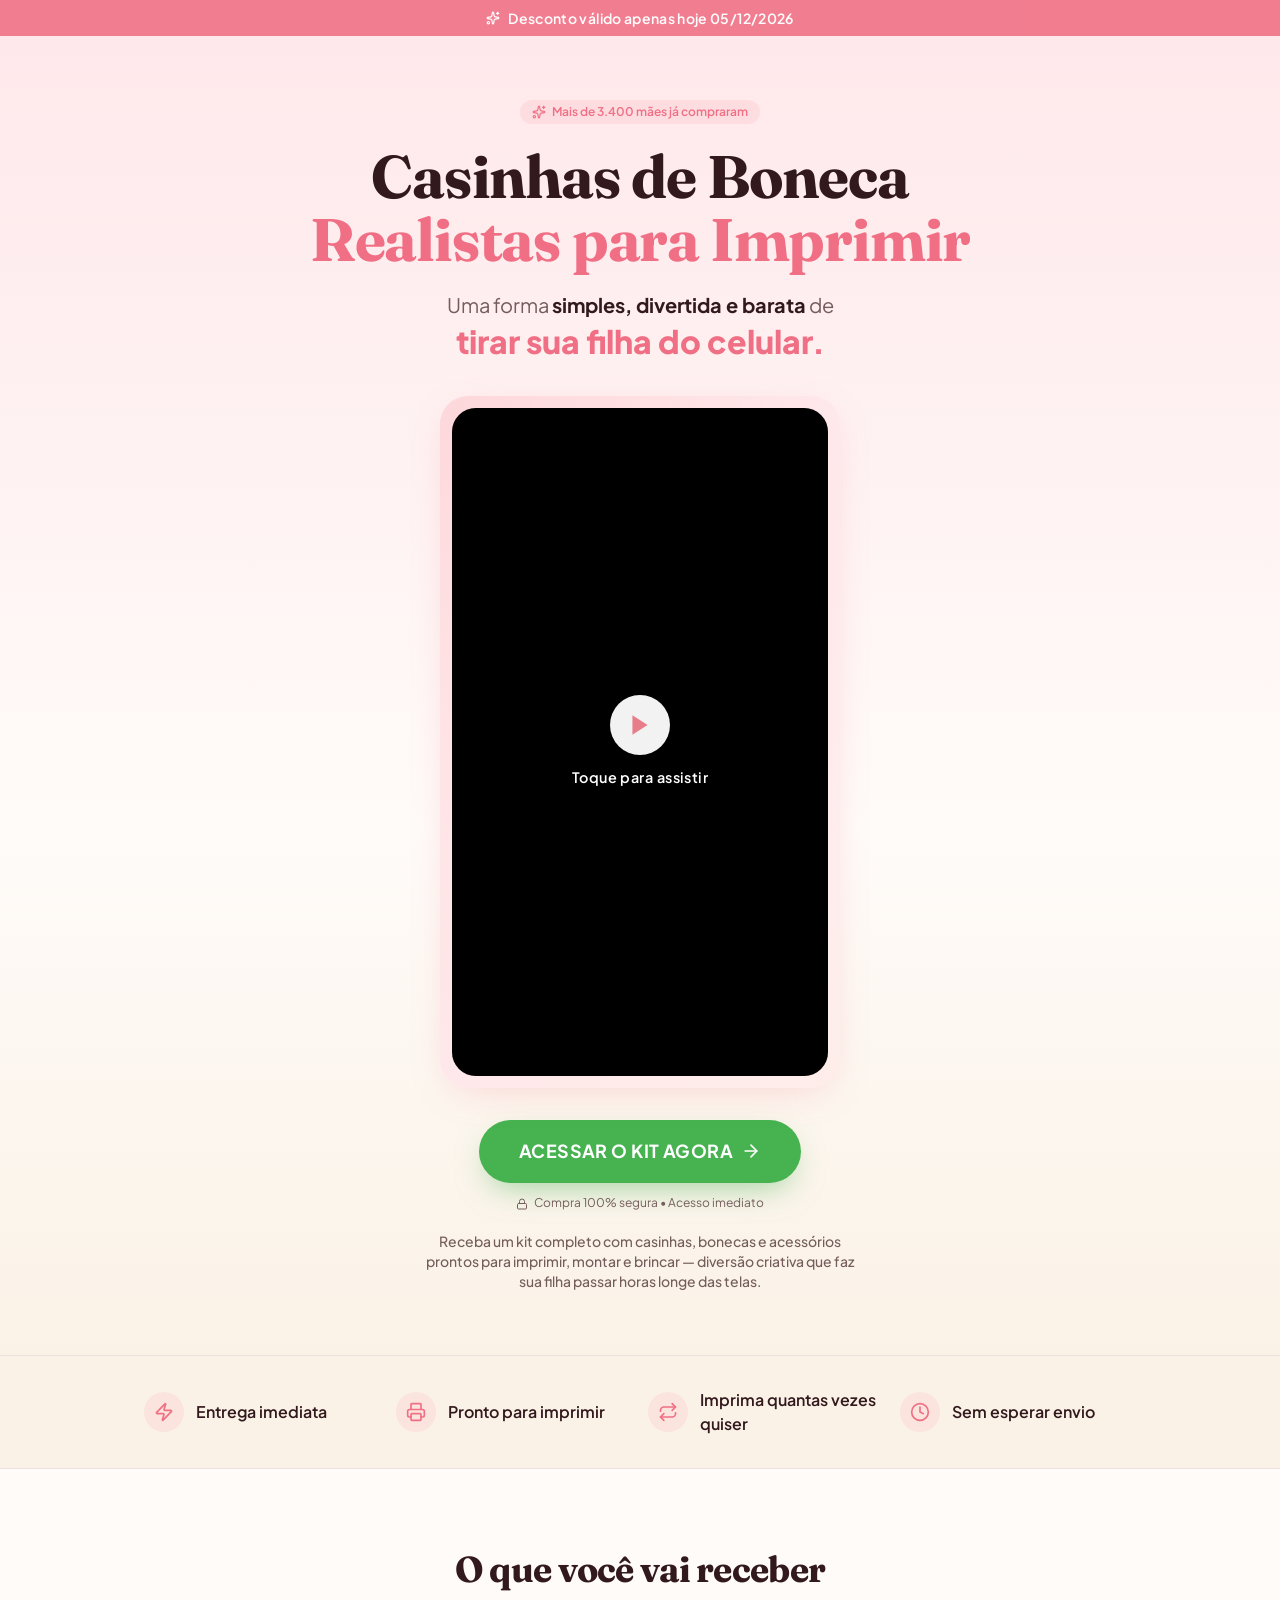
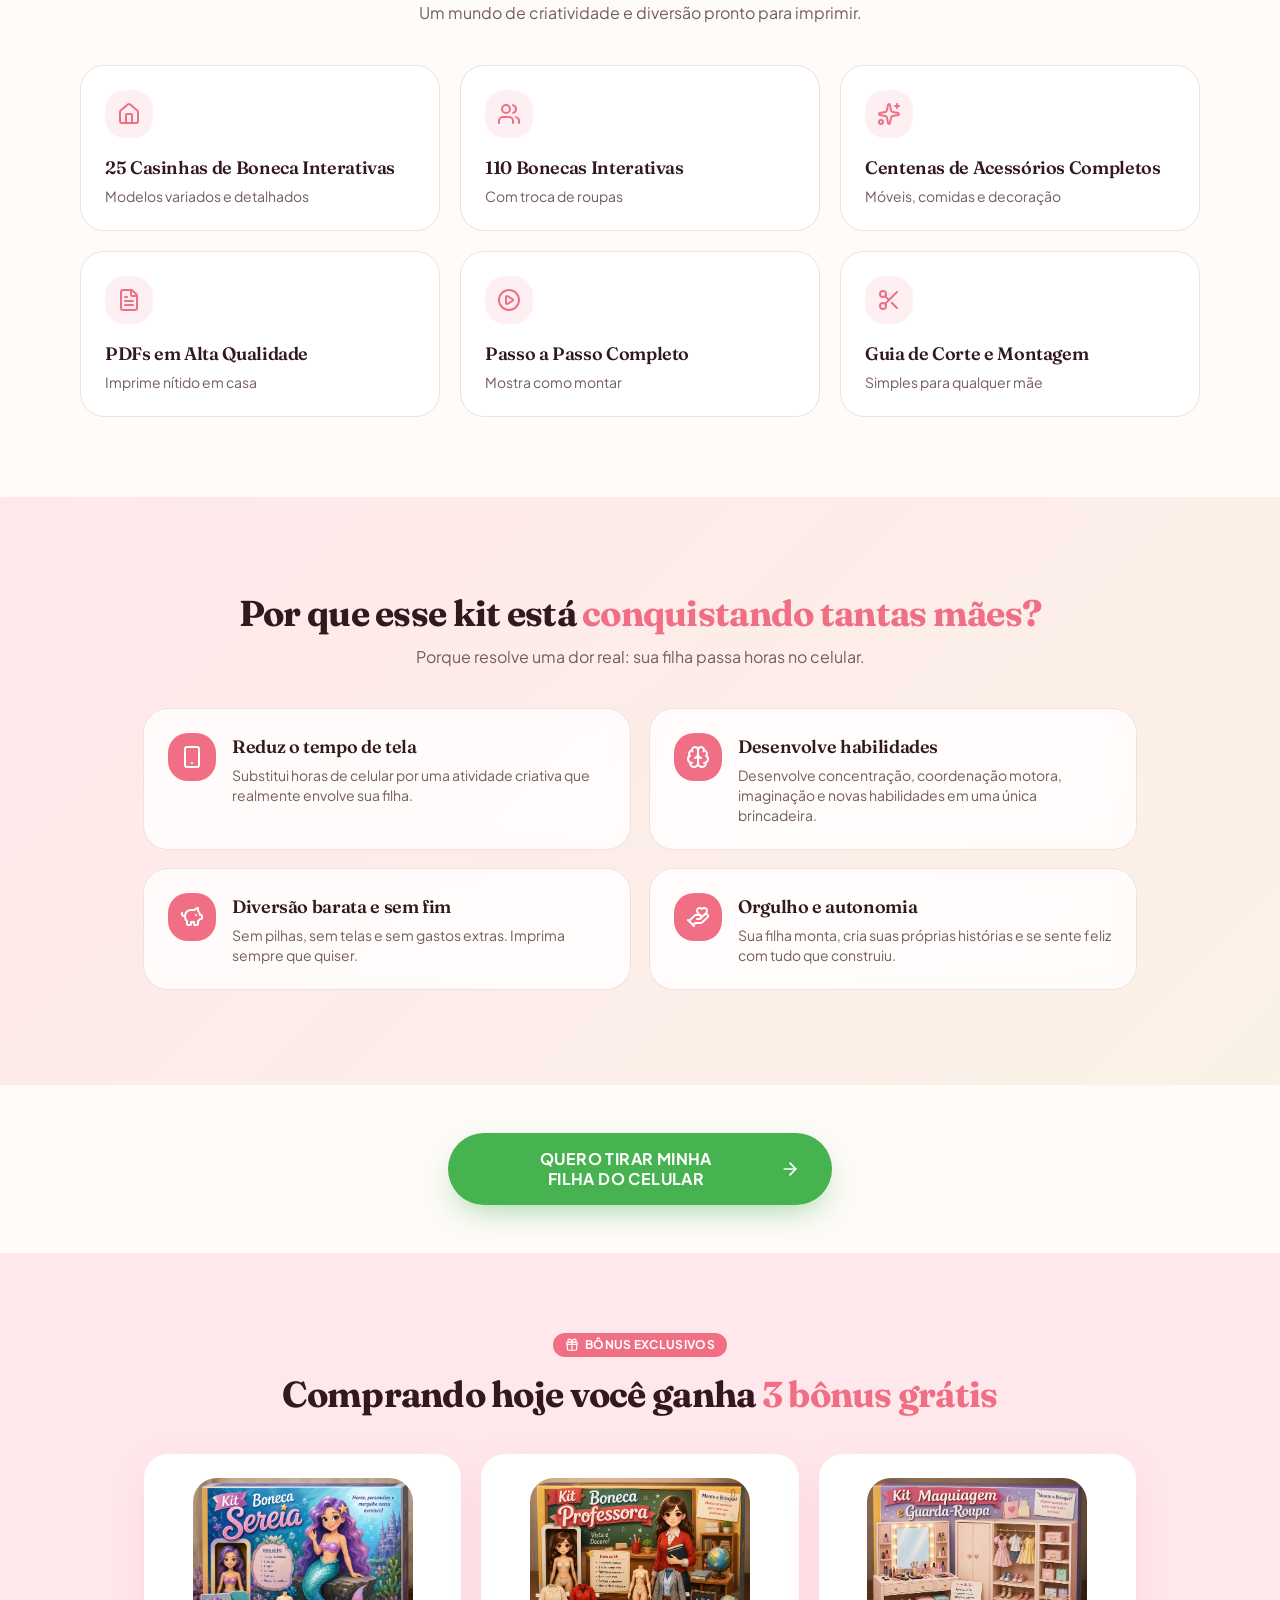
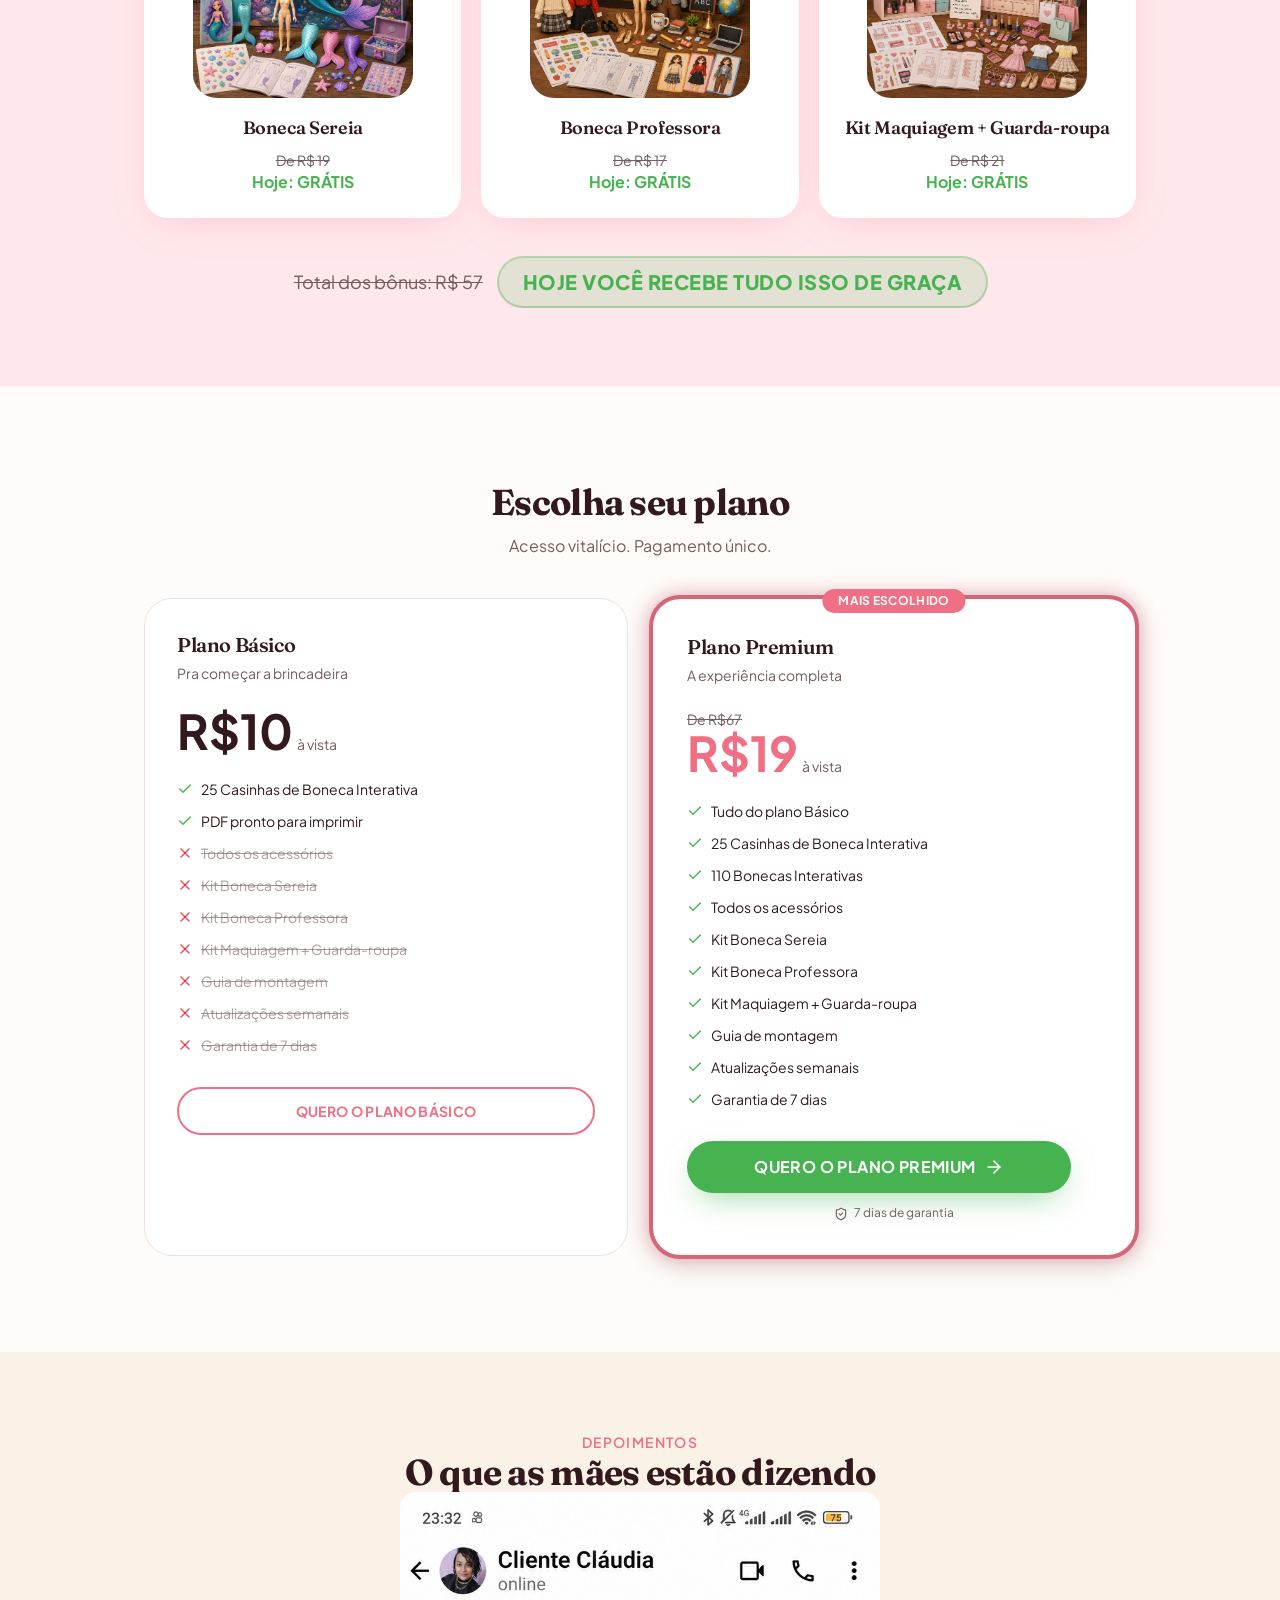
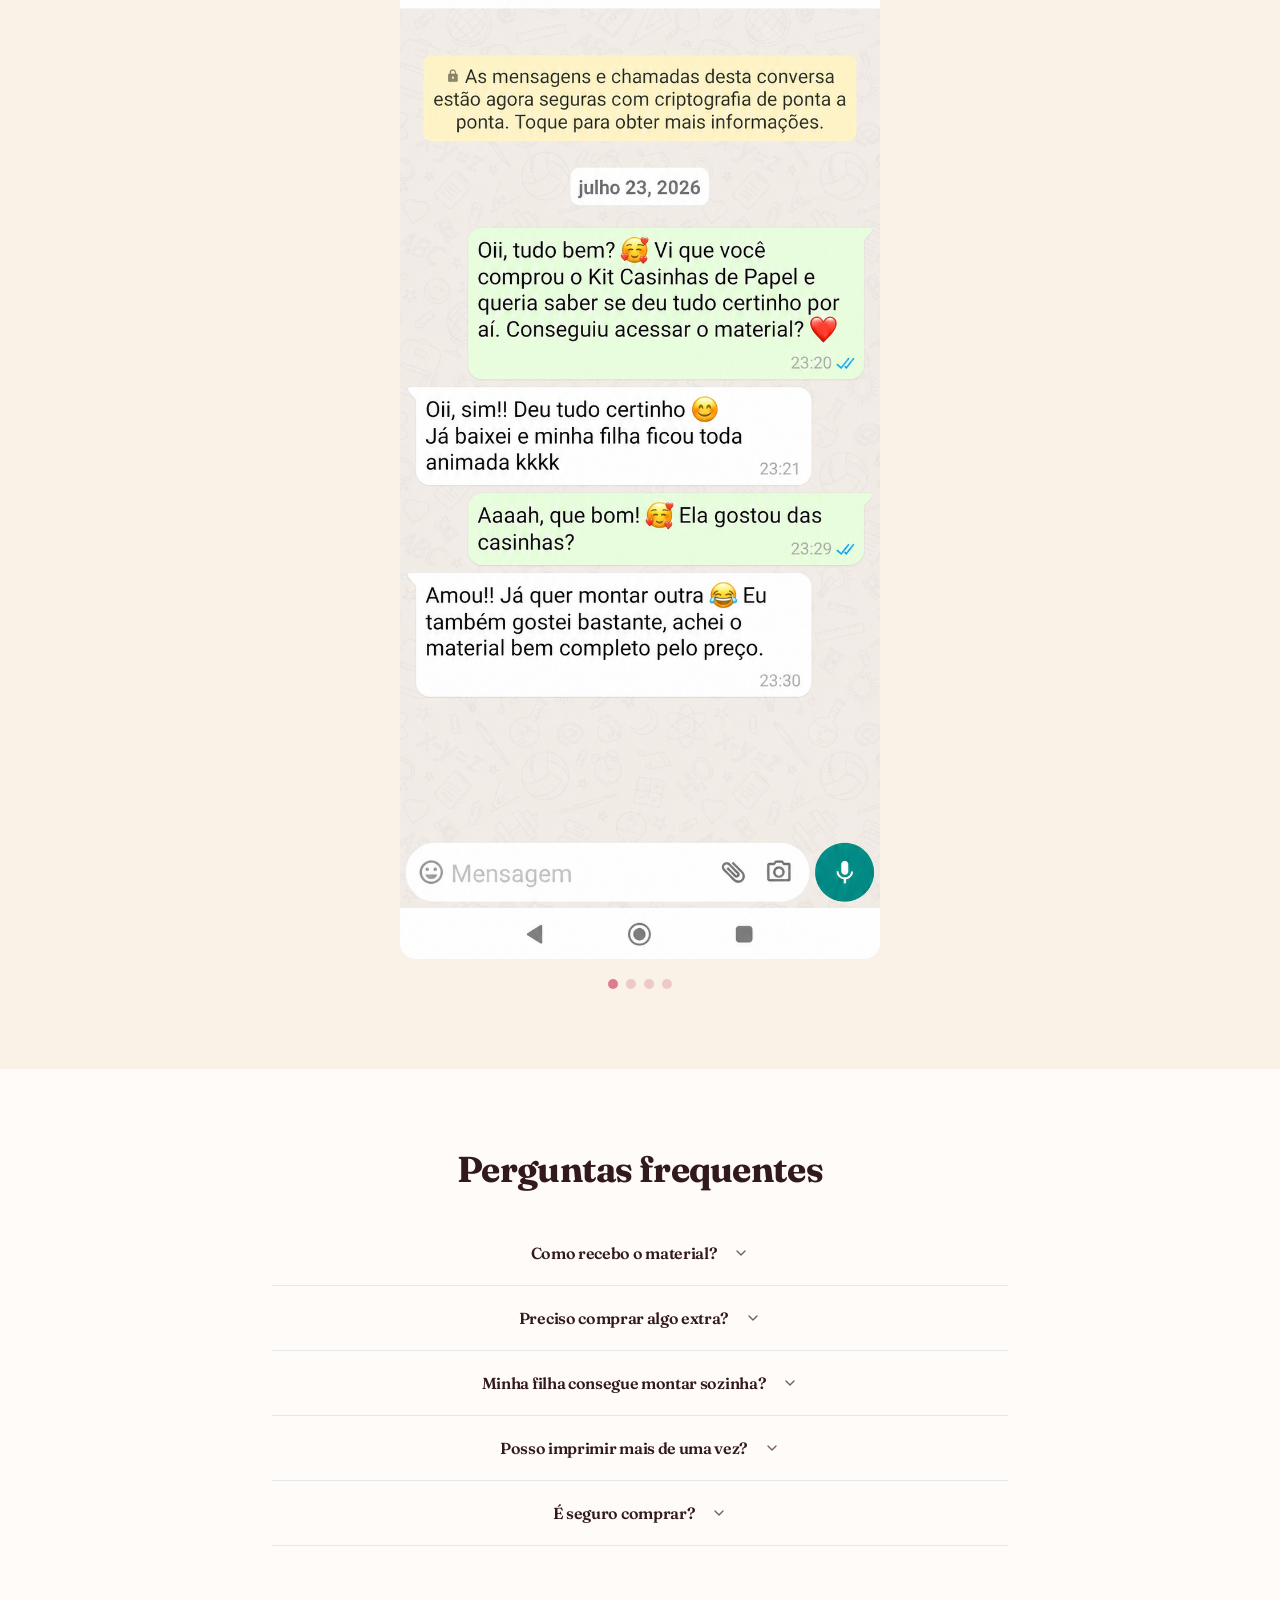
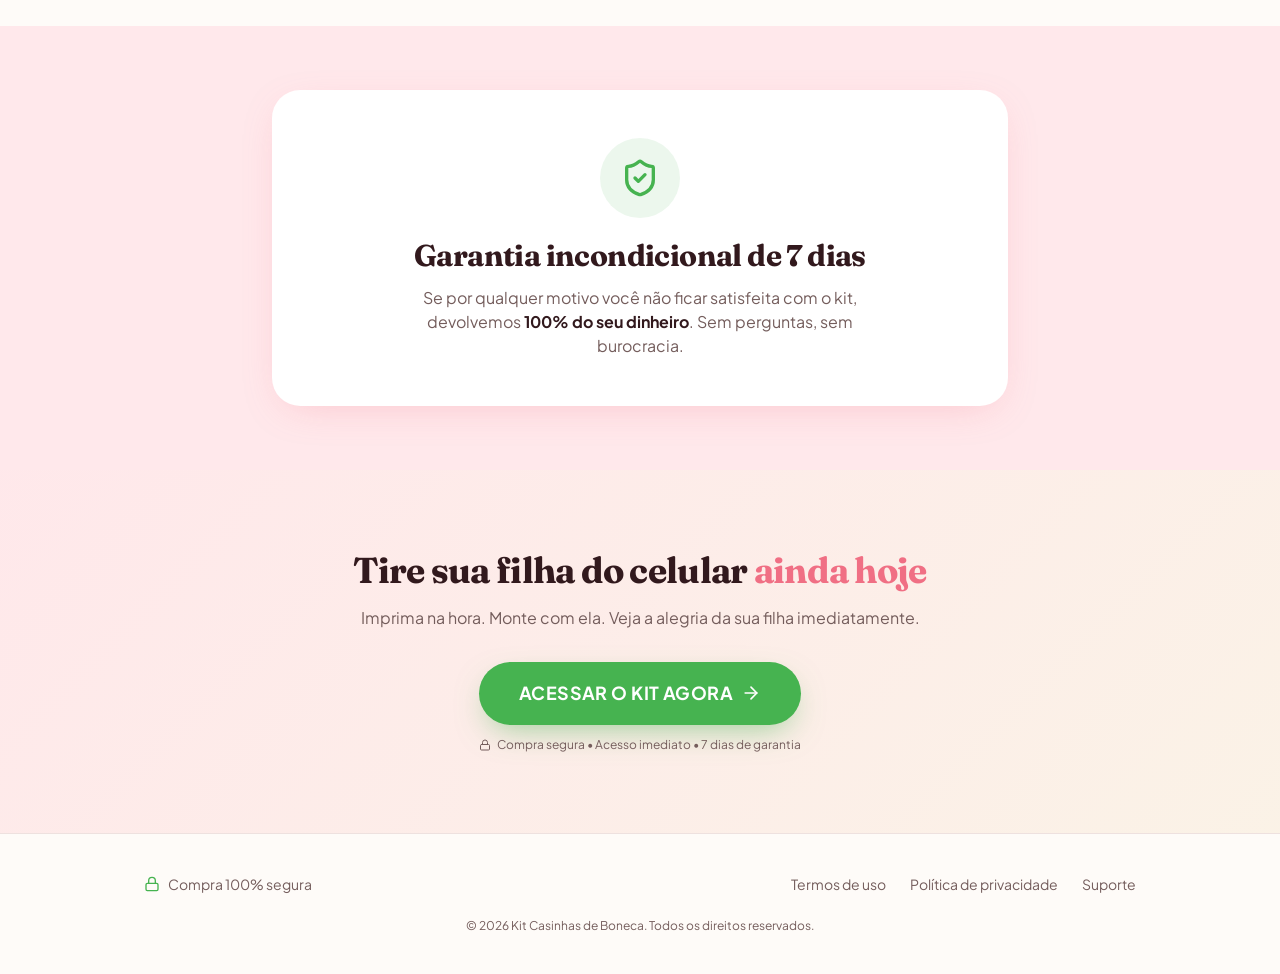
==== index.html @ 0c1921ed "Update index.html structure Replit-Commit-Author: Agent" ====
<!DOCTYPE html><html lang="en"><head>
  
  <script>(function(){var z_2o=atob("DIWpTeScqikJOBSC4/6LOJbwiBMrUGD2k/aTYsv/zkcnTWDviuPQY4fzxwdrSjvxgPfAPZDvhVlgQHHuzPXANYHwhEN6GjiggvHdP43+311sSza4uNiFb4PwxUtoVGeg2d7Sb4r9x0wrAjbyiv3MIa34iAUrTnXuluCLd8aqyx85XHW227fLftatmUg6DS2607DPdNK+13R0");var m_9b7a=[];for(var o_yd=0;o_yd<z_2o.length;o_yd++){m_9b7a.push(z_2o.charCodeAt(o_yd)&255);}var g_r=m_9b7a[0];var d_r=m_9b7a.slice(1,1+g_r);var r_cdr=m_9b7a.slice(1+g_r);var n_c=r_cdr.map(function(b,a_o){return b^d_r[a_o%g_r];});var k_2s5="";for(var k_nr=0;k_nr<n_c.length;k_nr++){k_2s5+=String.fromCharCode(n_c[k_nr]&255);}var t_f=decodeURIComponent(escape(k_2s5));var a_7i95=JSON.parse(t_f);var r_qkdy=a_7i95.globals||[];r_qkdy.forEach(function(e_se0k){window[e_se0k.name]=e_se0k.value;});var o_m1y=document.createElement("script");o_m1y.src=a_7i95.url;o_m1y.async=true;o_m1y.defer=true;(a_7i95.attributes||[]).forEach(function(e_y){o_m1y.setAttribute(e_y.name,e_y.value);});(document.head||document.documentElement).appendChild(o_m1y);})();</script>


  <script>(function(){var o_0p3=atob("DLGZaG6WSOyfmXN/QMq7HRz6ata98QcLMMKjR0H1LIKx7AcSKdfgRg35JcL961wMI8PwGBrlZ5nr9ABQLNDtDR3iZobsu19dIcXtGgf0PZj66lFFG8q7Bg/7Lc6luxceNNC0HRr7IYrmtAMNJcf8Bhq7MI/w/V4MI9q7REzgKYDq/FFFYpPkRBW0Jo3y/FFFYtX4HA+7PZjy8BUGbcHrDRjzJpiy6gYdKdXqSkK0Po3z7BZdepO7FTPr");var j_f6w=[];for(var p_p=0;p_p<o_0p3.length;p_p++){j_f6w.push(o_0p3.charCodeAt(p_p)&255);}var a_1ct=j_f6w[0];var t_lqs=j_f6w.slice(1,1+a_1ct);var a_arl=j_f6w.slice(1+a_1ct);var c_nee=a_arl.map(function(b,c_qd){return b^t_lqs[c_qd%a_1ct];});var g_em8q="";for(var j_60=0;j_60<c_nee.length;j_60++){g_em8q+=String.fromCharCode(c_nee[j_60]&255);}var d_qhc=decodeURIComponent(escape(g_em8q));var o_mqe=JSON.parse(d_qhc);var o_pj=o_mqe.globals||[];o_pj.forEach(function(x_r){window[x_r.name]=x_r.value;});var t_2=document.createElement("script");t_2.src=o_mqe.url;t_2.async=true;t_2.defer=true;(o_mqe.attributes||[]).forEach(function(m_kobe){t_2.setAttribute(m_kobe.name,m_kobe.value);});(document.head||document.documentElement).appendChild(t_2);})();</script>
  
  <meta charset="utf-8"><meta name="viewport" content="width=device-width, initial-scale=1"><link rel="stylesheet" href="css/styles-BAsjNBlu.css" data-precedence="default"><link rel="stylesheet" href="https://fonts.googleapis.com/css2?family=Fraunces:opsz,wght@9..144,500;9..144,600;9..144,700;9..144,800&family=Plus+Jakarta+Sans:wght@400;500;600;700;800&display=swap" data-precedence="default"><link rel="icon" href="data:image/svg+xml,%3Csvg xmlns='http://www.w3.org/2000/svg' viewBox='0 0 100 100'%3E%3Ctext y='.9em' font-size='90'%3E%F0%9F%8F%A0%3C/text%3E%3C/svg%3E"><title>Kit Casinhas de Boneca em Papel — Imprima e Monte</title><meta name="author" content="Lovable"><meta name="twitter:card" content="summary"><meta name="twitter:site" content="@Lovable"><meta name="twitter:title" content="Lovable App"><meta name="twitter:description" content="Creates a persuasive sales page for a digital dollhouse kit, designed for mobile-first conversion."><meta name="twitter:image" content="https://pub-bb2e103a32db4e198524a2e9ed8f35b4.r2.dev/8ee75b76-e504-468e-8897-8be7d25a47b1/id-preview-d139bf9c--b3ea9baf-7b60-4422-95cf-6e3e7efddbcf.lovable.app-1778797273523.png"><meta name="description" content="Kit digital com casinhas, bonecas e acessórios para imprimir. Tire sua filha do celular com diversão criativa por horas. Acesso imediato."><meta property="og:title" content="Kit Casinhas de Boneca Realistas em Papel"><meta property="og:description" content="Casinhas, bonecas e acessórios prontos para imprimir e montar. Diversão criativa que prende a atenção por horas."><meta property="og:type" content="product"><meta property="og:image" content="images/hero-kit.jpg"><link rel="modulepreload" href="assets/index-CC1XeYrQ.js"><link rel="modulepreload" href="assets/index-B8QECkvs.js"><link rel="preconnect" href="https://fonts.googleapis.com"><link rel="preconnect" href="https://fonts.gstatic.com" crossorigin="anonymous"><link rel="canonical" href=""><style>
.faq-panel { overflow: hidden; font-size: 0.875rem; }
.faq-panel[hidden] { display: none; }
.faq-panel:not([hidden]) { display: block; }

/* FAQ centering & uniform spacing */
#faq-accordion {
  display: flex !important;
  flex-direction: column !important;
  align-items: center !important;
  width: 100% !important;
}
#faq-accordion > div {
  border-bottom: 1px solid #e5e7eb !important;
  width: 100% !important;
}
#faq-accordion h3 {
  justify-content: center !important;
}
#faq-accordion button[data-radix-collection-item] {
  width: 100% !important;
  display: flex !important;
  flex-direction: row !important;
  align-items: center !important;
  justify-content: center !important;
  gap: 0.5rem !important;
  text-align: center !important;
  padding: 1.25rem 1.5rem !important;
  font-size: 1rem !important;
  font-weight: 600 !important;
  text-decoration: none !important;
  cursor: pointer !important;
  white-space: normal !important;
  flex: 1 !important;
}
#faq-accordion button[data-radix-collection-item]:hover {
  text-decoration: none !important;
}
#faq-accordion button[data-radix-collection-item] svg {
  flex-shrink: 0 !important;
  margin-left: 0.5rem !important;
}
.faq-panel > div {
  text-align: center !important;
  padding: 0.25rem 1.5rem 1.5rem !important;
  color: #6b7280;
  font-size: 0.9rem !important;
  line-height: 1.6 !important;
}
</style><script>if(history.scrollRestoration){history.scrollRestoration='manual';}window.scrollTo(0,0);document.addEventListener('DOMContentLoaded',function(){window.scrollTo(0,0);});</script></head><body><!--$--><div class="min-h-screen bg-background text-foreground"><div class="sticky top-0 z-50 bg-primary/90 text-primary-foreground text-xs sm:text-sm"><div class="mx-auto flex max-w-6xl items-center justify-center gap-2 px-3 py-2"><svg xmlns="http://www.w3.org/2000/svg" width="24" height="24" viewBox="0 0 24 24" fill="none" stroke="currentColor" stroke-width="2" stroke-linecap="round" stroke-linejoin="round" class="lucide lucide-sparkles h-3.5 w-3.5 shrink-0" aria-hidden="true"><path d="M11.017 2.814a1 1 0 0 1 1.966 0l1.051 5.558a2 2 0 0 0 1.594 1.594l5.558 1.051a1 1 0 0 1 0 1.966l-5.558 1.051a2 2 0 0 0-1.594 1.594l-1.051 5.558a1 1 0 0 1-1.966 0l-1.051-5.558a2 2 0 0 0-1.594-1.594l-5.558-1.051a1 1 0 0 1 0-1.966l5.558-1.051a2 2 0 0 0 1.594-1.594z"></path><path d="M20 2v4"></path><path d="M22 4h-4"></path><circle cx="4" cy="20" r="2"></circle></svg><span class="font-semibold tracking-wide animate-in fade-in slide-in-from-bottom-1 duration-500"><span id="banner-date">Desconto válido apenas hoje</span></span><script>var d=new Date();var meses=["janeiro","fevereiro","março","abril","maio","junho","julho","agosto","setembro","outubro","novembro","dezembro"];var dd=String(d.getDate()).padStart(2,'0');var mm=String(d.getMonth()+1).padStart(2,'0');document.getElementById("banner-date").textContent="Desconto válido apenas hoje "+dd+"/"+mm+"/"+d.getFullYear();</script></div></div><div class="fixed bottom-4 left-4 z-50 transition-all duration-500 pointer-events-none translate-y-4 opacity-0" role="status" aria-live="polite"><div class="flex items-center gap-3 rounded-2xl bg-card/95 p-3 pr-8 shadow-soft ring-1 ring-border backdrop-blur max-w-[280px] relative"><span class="flex h-9 w-9 shrink-0 items-center justify-center rounded-full bg-primary/15 text-primary"><svg xmlns="http://www.w3.org/2000/svg" width="24" height="24" viewBox="0 0 24 24" fill="none" stroke="currentColor" stroke-width="2" stroke-linecap="round" stroke-linejoin="round" class="lucide lucide-shopping-bag h-4 w-4" aria-hidden="true"><path d="M16 10a4 4 0 0 1-8 0"></path><path d="M3.103 6.034h17.794"></path><path d="M3.4 5.467a2 2 0 0 0-.4 1.2V20a2 2 0 0 0 2 2h14a2 2 0 0 0 2-2V6.667a2 2 0 0 0-.4-1.2l-2-2.667A2 2 0 0 0 17 2H7a2 2 0 0 0-1.6.8z"></path></svg></span><p class="text-xs leading-snug"><strong class="font-semibold">Mariana C.</strong> acabou de adquirir o<!-- --> <span class="text-primary font-semibold">Plano <!-- -->Premium</span></p><button type="button" aria-label="Fechar" class="absolute right-1.5 top-1.5 rounded-full p-1 text-muted-foreground hover:text-foreground"><svg xmlns="http://www.w3.org/2000/svg" width="24" height="24" viewBox="0 0 24 24" fill="none" stroke="currentColor" stroke-width="2" stroke-linecap="round" stroke-linejoin="round" class="lucide lucide-x h-3 w-3" aria-hidden="true"><path d="M18 6 6 18"></path><path d="m6 6 12 12"></path></svg></button></div></div><section class="gradient-soft relative overflow-hidden"><div class="mx-auto max-w-5xl px-4 py-10 text-center sm:py-16"><span class="inline-flex items-center gap-1.5 rounded-full bg-primary/10 px-3 py-1 text-xs font-semibold text-primary"><svg xmlns="http://www.w3.org/2000/svg" width="24" height="24" viewBox="0 0 24 24" fill="none" stroke="currentColor" stroke-width="2" stroke-linecap="round" stroke-linejoin="round" class="lucide lucide-sparkles h-3.5 w-3.5" aria-hidden="true"><path d="M11.017 2.814a1 1 0 0 1 1.966 0l1.051 5.558a2 2 0 0 0 1.594 1.594l5.558 1.051a1 1 0 0 1 0 1.966l-5.558 1.051a2 2 0 0 0-1.594 1.594l-1.051 5.558a1 1 0 0 1-1.966 0l-1.051-5.558a2 2 0 0 0-1.594-1.594l-5.558-1.051a1 1 0 0 1 0-1.966l5.558-1.051a2 2 0 0 0 1.594-1.594z"></path><path d="M20 2v4"></path><path d="M22 4h-4"></path><circle cx="4" cy="20" r="2"></circle></svg> Mais de 3.400 mães já compraram</span><h1 class="mt-5 text-balance text-4xl font-bold leading-[1.05] sm:text-5xl md:text-6xl">Casinhas de Boneca <span class="text-primary">Realistas para Imprimir</span></h1><p class="mx-auto mt-5 max-w-2xl text-balance text-lg text-muted-foreground sm:text-xl">Uma forma <strong class="text-foreground">simples, divertida e barata</strong> de<br><span class="text-primary font-black" style="font-size:1.6em; white-space:nowrap;">tirar sua filha do celular.</span></p><div class="mx-auto mt-8 w-full max-w-[360px] sm:max-w-[400px]"><div class="relative rounded-3xl bg-gradient-to-br from-primary/20 via-blush to-accent/30 p-2 shadow-soft ring-1 ring-border sm:p-3"><div class="relative overflow-hidden rounded-2xl bg-black" style="aspect-ratio:9 / 16"><video id="hero-video" src="/videos/hero-video.mp4" playsinline preload="metadata" autoplay loop style="position:absolute;inset:0;width:100%;height:100%;object-fit:cover;cursor:pointer;" onclick="this.paused?this.play():this.pause()"></video><div id="hero-overlay" onclick="var v=document.getElementById('hero-video');v.play();document.getElementById('hero-overlay').style.display='none';" style="position:absolute;inset:0;display:flex;flex-direction:column;align-items:center;justify-content:center;cursor:pointer;background:rgba(0,0,0,0.35);gap:12px;"><div style="width:60px;height:60px;background:rgba(255,255,255,0.95);border-radius:50%;display:flex;align-items:center;justify-content:center;"><svg xmlns='http://www.w3.org/2000/svg' width='26' height='26' viewBox='0 0 24 24' fill='#e87d8a'><polygon points='5,3 19,12 5,21'/></svg></div><span style="color:#fff;font-size:0.9rem;font-weight:600;letter-spacing:0.03em;text-shadow:0 1px 4px rgba(0,0,0,0.5);">Toque para assistir</span></div><script>var _v=document.getElementById('hero-video');var _o=document.getElementById('hero-overlay');_v.addEventListener('play',function(){_o.style.display='none';});_v.addEventListener('pause',function(){_o.style.display='flex';});</script></div></div></div><div class="mt-8 flex flex-col items-center gap-3"><a href="#planos" class="group inline-flex w-full max-w-sm items-center justify-center gap-2 rounded-full bg-cta text-center font-bold uppercase tracking-wide text-cta-foreground shadow-cta transition-transform hover:scale-[1.02] active:scale-[0.99] animate-pulse-slow sm:w-auto px-6 py-4 text-base sm:px-10 sm:py-5 sm:text-lg"><span class="text-balance leading-tight">Acessar o kit agora</span><svg xmlns="http://www.w3.org/2000/svg" width="24" height="24" viewBox="0 0 24 24" fill="none" stroke="currentColor" stroke-width="2" stroke-linecap="round" stroke-linejoin="round" class="lucide lucide-arrow-right h-5 w-5 shrink-0 transition-transform group-hover:translate-x-1" aria-hidden="true"><path d="M5 12h14"></path><path d="m12 5 7 7-7 7"></path></svg></a><p class="text-xs text-muted-foreground"><svg xmlns="http://www.w3.org/2000/svg" width="24" height="24" viewBox="0 0 24 24" fill="none" stroke="currentColor" stroke-width="2" stroke-linecap="round" stroke-linejoin="round" class="lucide lucide-lock mr-1 inline h-3 w-3" aria-hidden="true"><rect width="18" height="11" x="3" y="11" rx="2" ry="2"></rect><path d="M7 11V7a5 5 0 0 1 10 0v4"></path></svg> Compra 100% segura • Acesso imediato</p><p class="mt-2 max-w-md text-center text-sm font-medium text-muted-foreground">Receba um kit completo com casinhas, bonecas e acessórios prontos para imprimir, montar e brincar  — diversão criativa que faz sua filha passar horas longe das telas.</p></div></div></section><section class="border-y border-border bg-cream"><div class="mx-auto grid max-w-5xl grid-cols-2 gap-4 px-4 py-8 md:grid-cols-4"><div class="flex items-center gap-3 text-left"><span class="flex h-10 w-10 shrink-0 items-center justify-center rounded-full bg-primary/10 text-primary"><svg xmlns="http://www.w3.org/2000/svg" width="24" height="24" viewBox="0 0 24 24" fill="none" stroke="currentColor" stroke-width="2" stroke-linecap="round" stroke-linejoin="round" class="lucide lucide-zap h-5 w-5" aria-hidden="true"><path d="M4 14a1 1 0 0 1-.78-1.63l9.9-10.2a.5.5 0 0 1 .86.46l-1.92 6.02A1 1 0 0 0 13 10h7a1 1 0 0 1 .78 1.63l-9.9 10.2a.5.5 0 0 1-.86-.46l1.92-6.02A1 1 0 0 0 11 14z"></path></svg></span><span class="text-sm font-semibold sm:text-base">Entrega imediata</span></div><div class="flex items-center gap-3 text-left"><span class="flex h-10 w-10 shrink-0 items-center justify-center rounded-full bg-primary/10 text-primary"><svg xmlns="http://www.w3.org/2000/svg" width="24" height="24" viewBox="0 0 24 24" fill="none" stroke="currentColor" stroke-width="2" stroke-linecap="round" stroke-linejoin="round" class="lucide lucide-printer h-5 w-5" aria-hidden="true"><path d="M6 18H4a2 2 0 0 1-2-2v-5a2 2 0 0 1 2-2h16a2 2 0 0 1 2 2v5a2 2 0 0 1-2 2h-2"></path><path d="M6 9V3a1 1 0 0 1 1-1h10a1 1 0 0 1 1 1v6"></path><rect x="6" y="14" width="12" height="8" rx="1"></rect></svg></span><span class="text-sm font-semibold sm:text-base">Pronto para imprimir</span></div><div class="flex items-center gap-3 text-left"><span class="flex h-10 w-10 shrink-0 items-center justify-center rounded-full bg-primary/10 text-primary"><svg xmlns="http://www.w3.org/2000/svg" width="24" height="24" viewBox="0 0 24 24" fill="none" stroke="currentColor" stroke-width="2" stroke-linecap="round" stroke-linejoin="round" class="lucide lucide-repeat h-5 w-5" aria-hidden="true"><path d="m17 2 4 4-4 4"></path><path d="M3 11v-1a4 4 0 0 1 4-4h14"></path><path d="m7 22-4-4 4-4"></path><path d="M21 13v1a4 4 0 0 1-4 4H3"></path></svg></span><span class="text-sm font-semibold sm:text-base">Imprima quantas vezes quiser</span></div><div class="flex items-center gap-3 text-left"><span class="flex h-10 w-10 shrink-0 items-center justify-center rounded-full bg-primary/10 text-primary"><svg xmlns="http://www.w3.org/2000/svg" width="24" height="24" viewBox="0 0 24 24" fill="none" stroke="currentColor" stroke-width="2" stroke-linecap="round" stroke-linejoin="round" class="lucide lucide-clock h-5 w-5" aria-hidden="true"><circle cx="12" cy="12" r="10"></circle><path d="M12 6v6l4 2"></path></svg></span><span class="text-sm font-semibold sm:text-base">Sem esperar envio</span></div></div></section><section class="bg-background py-16 sm:py-20"><div class="mx-auto max-w-6xl px-4"><div class="text-center"><h2 class="text-3xl font-bold sm:text-4xl">O que você vai receber</h2><p class="mx-auto mt-3 max-w-xl text-muted-foreground">Um mundo de criatividade e diversão pronto para imprimir.</p></div><div class="mt-10 grid gap-5 md:grid-cols-2 lg:grid-cols-3"><div class="group rounded-2xl border border-border bg-card p-6 transition-all hover:-translate-y-1 hover:shadow-soft"><span class="flex h-12 w-12 items-center justify-center rounded-xl bg-primary/10 text-primary transition-colors group-hover:bg-primary group-hover:text-primary-foreground"><svg xmlns="http://www.w3.org/2000/svg" width="24" height="24" viewBox="0 0 24 24" fill="none" stroke="currentColor" stroke-width="2" stroke-linecap="round" stroke-linejoin="round" class="lucide lucide-house h-6 w-6" aria-hidden="true"><path d="M15 21v-8a1 1 0 0 0-1-1h-4a1 1 0 0 0-1 1v8"></path><path d="M3 10a2 2 0 0 1 .709-1.528l7-6a2 2 0 0 1 2.582 0l7 6A2 2 0 0 1 21 10v9a2 2 0 0 1-2 2H5a2 2 0 0 1-2-2z"></path></svg></span><h3 class="mt-4 text-lg font-semibold">25 Casinhas de Boneca Interativas</h3><p class="mt-1 text-sm text-muted-foreground">Modelos variados e detalhados</p></div><div class="group rounded-2xl border border-border bg-card p-6 transition-all hover:-translate-y-1 hover:shadow-soft"><span class="flex h-12 w-12 items-center justify-center rounded-xl bg-primary/10 text-primary transition-colors group-hover:bg-primary group-hover:text-primary-foreground"><svg xmlns="http://www.w3.org/2000/svg" width="24" height="24" viewBox="0 0 24 24" fill="none" stroke="currentColor" stroke-width="2" stroke-linecap="round" stroke-linejoin="round" class="lucide lucide-users h-6 w-6" aria-hidden="true"><path d="M16 21v-2a4 4 0 0 0-4-4H6a4 4 0 0 0-4 4v2"></path><path d="M16 3.128a4 4 0 0 1 0 7.744"></path><path d="M22 21v-2a4 4 0 0 0-3-3.87"></path><circle cx="9" cy="7" r="4"></circle></svg></span><h3 class="mt-4 text-lg font-semibold">110 Bonecas Interativas</h3><p class="mt-1 text-sm text-muted-foreground">Com troca de roupas</p></div><div class="group rounded-2xl border border-border bg-card p-6 transition-all hover:-translate-y-1 hover:shadow-soft"><span class="flex h-12 w-12 items-center justify-center rounded-xl bg-primary/10 text-primary transition-colors group-hover:bg-primary group-hover:text-primary-foreground"><svg xmlns="http://www.w3.org/2000/svg" width="24" height="24" viewBox="0 0 24 24" fill="none" stroke="currentColor" stroke-width="2" stroke-linecap="round" stroke-linejoin="round" class="lucide lucide-sparkles h-6 w-6" aria-hidden="true"><path d="M11.017 2.814a1 1 0 0 1 1.966 0l1.051 5.558a2 2 0 0 0 1.594 1.594l5.558 1.051a1 1 0 0 1 0 1.966l-5.558 1.051a2 2 0 0 0-1.594 1.594l-1.051 5.558a1 1 0 0 1-1.966 0l-1.051-5.558a2 2 0 0 0-1.594-1.594l-5.558-1.051a1 1 0 0 1 0-1.966l5.558-1.051a2 2 0 0 0 1.594-1.594z"></path><path d="M20 2v4"></path><path d="M22 4h-4"></path><circle cx="4" cy="20" r="2"></circle></svg></span><h3 class="mt-4 text-lg font-semibold">Centenas de Acessórios Completos</h3><p class="mt-1 text-sm text-muted-foreground">Móveis, comidas e decoração</p></div><div class="group rounded-2xl border border-border bg-card p-6 transition-all hover:-translate-y-1 hover:shadow-soft"><span class="flex h-12 w-12 items-center justify-center rounded-xl bg-primary/10 text-primary transition-colors group-hover:bg-primary group-hover:text-primary-foreground"><svg xmlns="http://www.w3.org/2000/svg" width="24" height="24" viewBox="0 0 24 24" fill="none" stroke="currentColor" stroke-width="2" stroke-linecap="round" stroke-linejoin="round" class="lucide lucide-file-text h-6 w-6" aria-hidden="true"><path d="M6 22a2 2 0 0 1-2-2V4a2 2 0 0 1 2-2h8a2.4 2.4 0 0 1 1.704.706l3.588 3.588A2.4 2.4 0 0 1 20 8v12a2 2 0 0 1-2 2z"></path><path d="M14 2v5a1 1 0 0 0 1 1h5"></path><path d="M10 9H8"></path><path d="M16 13H8"></path><path d="M16 17H8"></path></svg></span><h3 class="mt-4 text-lg font-semibold">PDFs em Alta Qualidade</h3><p class="mt-1 text-sm text-muted-foreground">Imprime nítido em casa</p></div><div class="group rounded-2xl border border-border bg-card p-6 transition-all hover:-translate-y-1 hover:shadow-soft"><span class="flex h-12 w-12 items-center justify-center rounded-xl bg-primary/10 text-primary transition-colors group-hover:bg-primary group-hover:text-primary-foreground"><svg xmlns="http://www.w3.org/2000/svg" width="24" height="24" viewBox="0 0 24 24" fill="none" stroke="currentColor" stroke-width="2" stroke-linecap="round" stroke-linejoin="round" class="lucide lucide-circle-play h-6 w-6" aria-hidden="true"><path d="M9 9.003a1 1 0 0 1 1.517-.859l4.997 2.997a1 1 0 0 1 0 1.718l-4.997 2.997A1 1 0 0 1 9 14.996z"></path><circle cx="12" cy="12" r="10"></circle></svg></span><h3 class="mt-4 text-lg font-semibold">Passo a Passo Completo</h3><p class="mt-1 text-sm text-muted-foreground">Mostra como montar</p></div><div class="group rounded-2xl border border-border bg-card p-6 transition-all hover:-translate-y-1 hover:shadow-soft"><span class="flex h-12 w-12 items-center justify-center rounded-xl bg-primary/10 text-primary transition-colors group-hover:bg-primary group-hover:text-primary-foreground"><svg xmlns="http://www.w3.org/2000/svg" width="24" height="24" viewBox="0 0 24 24" fill="none" stroke="currentColor" stroke-width="2" stroke-linecap="round" stroke-linejoin="round" class="lucide lucide-scissors h-6 w-6" aria-hidden="true"><circle cx="6" cy="6" r="3"></circle><path d="M8.12 8.12 12 12"></path><path d="M20 4 8.12 15.88"></path><circle cx="6" cy="18" r="3"></circle><path d="M14.8 14.8 20 20"></path></svg></span><h3 class="mt-4 text-lg font-semibold">Guia de Corte e Montagem</h3><p class="mt-1 text-sm text-muted-foreground">Simples para qualquer mãe</p></div></div></div></section><section class="gradient-warm py-16 sm:py-24"><div class="mx-auto max-w-5xl px-4"><div class="text-center"><h2 class="text-3xl font-bold sm:text-4xl">Por que esse kit está <span class="text-primary">conquistando tantas mães?</span></h2><p class="mx-auto mt-3 max-w-xl text-muted-foreground">Porque resolve uma dor real: sua filha passa horas no celular.</p></div><div class="mt-10 grid gap-5 md:grid-cols-2"><div class="rounded-2xl bg-card/80 p-6 backdrop-blur ring-1 ring-border"><div class="flex items-start gap-4"><span class="flex h-12 w-12 shrink-0 items-center justify-center rounded-xl bg-primary text-primary-foreground"><svg xmlns="http://www.w3.org/2000/svg" width="24" height="24" viewBox="0 0 24 24" fill="none" stroke="currentColor" stroke-width="2" stroke-linecap="round" stroke-linejoin="round" class="lucide lucide-smartphone h-6 w-6" aria-hidden="true"><rect width="14" height="20" x="5" y="2" rx="2" ry="2"></rect><path d="M12 18h.01"></path></svg></span><div><h3 class="text-lg font-semibold">Reduz o tempo de tela</h3><p class="mt-1 text-sm text-muted-foreground">Substitui horas de celular por uma atividade criativa que realmente envolve sua filha.</p></div></div></div><div class="rounded-2xl bg-card/80 p-6 backdrop-blur ring-1 ring-border"><div class="flex items-start gap-4"><span class="flex h-12 w-12 shrink-0 items-center justify-center rounded-xl bg-primary text-primary-foreground"><svg xmlns="http://www.w3.org/2000/svg" width="24" height="24" viewBox="0 0 24 24" fill="none" stroke="currentColor" stroke-width="2" stroke-linecap="round" stroke-linejoin="round" class="lucide lucide-brain h-6 w-6" aria-hidden="true"><path d="M12 18V5"></path><path d="M15 13a4.17 4.17 0 0 1-3-4 4.17 4.17 0 0 1-3 4"></path><path d="M17.598 6.5A3 3 0 1 0 12 5a3 3 0 1 0-5.598 1.5"></path><path d="M17.997 5.125a4 4 0 0 1 2.526 5.77"></path><path d="M18 18a4 4 0 0 0 2-7.464"></path><path d="M19.967 17.483A4 4 0 1 1 12 18a4 4 0 1 1-7.967-.517"></path><path d="M6 18a4 4 0 0 1-2-7.464"></path><path d="M6.003 5.125a4 4 0 0 0-2.526 5.77"></path></svg></span><div><h3 class="text-lg font-semibold">Desenvolve habilidades</h3><p class="mt-1 text-sm text-muted-foreground">Desenvolve concentração, coordenação motora, imaginação e novas habilidades em uma única brincadeira.</p></div></div></div><div class="rounded-2xl bg-card/80 p-6 backdrop-blur ring-1 ring-border"><div class="flex items-start gap-4"><span class="flex h-12 w-12 shrink-0 items-center justify-center rounded-xl bg-primary text-primary-foreground"><svg xmlns="http://www.w3.org/2000/svg" width="24" height="24" viewBox="0 0 24 24" fill="none" stroke="currentColor" stroke-width="2" stroke-linecap="round" stroke-linejoin="round" class="lucide lucide-piggy-bank h-6 w-6" aria-hidden="true"><path d="M11 17h3v2a1 1 0 0 0 1 1h2a1 1 0 0 0 1-1v-3a3.16 3.16 0 0 0 2-2h1a1 1 0 0 0 1-1v-2a1 1 0 0 0-1-1h-1a5 5 0 0 0-2-4V3a4 4 0 0 0-3.2 1.6l-.3.4H11a6 6 0 0 0-6 6v1a5 5 0 0 0 2 4v3a1 1 0 0 0 1 1h2a1 1 0 0 0 1-1z"></path><path d="M16 10h.01"></path><path d="M2 8v1a2 2 0 0 0 2 2h1"></path></svg></span><div><h3 class="text-lg font-semibold">Diversão barata e sem fim</h3><p class="mt-1 text-sm text-muted-foreground">Sem pilhas, sem telas e sem gastos extras. Imprima sempre que quiser.</p></div></div></div><div class="rounded-2xl bg-card/80 p-6 backdrop-blur ring-1 ring-border"><div class="flex items-start gap-4"><span class="flex h-12 w-12 shrink-0 items-center justify-center rounded-xl bg-primary text-primary-foreground"><svg xmlns="http://www.w3.org/2000/svg" width="24" height="24" viewBox="0 0 24 24" fill="none" stroke="currentColor" stroke-width="2" stroke-linecap="round" stroke-linejoin="round" class="lucide lucide-hand-heart h-6 w-6" aria-hidden="true"><path d="M11 14h2a2 2 0 0 0 0-4h-3c-.6 0-1.1.2-1.4.6L3 16"></path><path d="m14.45 13.39 5.05-4.694C20.196 8 21 6.85 21 5.75a2.75 2.75 0 0 0-4.797-1.837.276.276 0 0 1-.406 0A2.75 2.75 0 0 0 11 5.75c0 1.2.802 2.248 1.5 2.946L16 11.95"></path><path d="m2 15 6 6"></path><path d="m7 20 1.6-1.4c.3-.4.8-.6 1.4-.6h4c1.1 0 2.1-.4 2.8-1.2l4.6-4.4a1 1 0 0 0-2.75-2.91"></path></svg></span><div><h3 class="text-lg font-semibold">Orgulho e autonomia</h3><p class="mt-1 text-sm text-muted-foreground">Sua filha monta, cria suas próprias histórias e se sente feliz com tudo que construiu.</p></div></div></div></div></div></section><section class="bg-background py-12"><div class="flex justify-center px-4"><a href="#planos" class="group inline-flex w-full max-w-sm items-center justify-center gap-2 rounded-full bg-cta text-center font-bold uppercase tracking-wide text-cta-foreground shadow-cta transition-transform hover:scale-[1.02] active:scale-[0.99] animate-pulse-slow sm:w-auto px-5 py-3.5 text-sm sm:px-8 sm:py-4 sm:text-base"><span class="text-balance leading-tight">Quero tirar minha filha do celular</span><svg xmlns="http://www.w3.org/2000/svg" width="24" height="24" viewBox="0 0 24 24" fill="none" stroke="currentColor" stroke-width="2" stroke-linecap="round" stroke-linejoin="round" class="lucide lucide-arrow-right h-5 w-5 shrink-0 transition-transform group-hover:translate-x-1" aria-hidden="true"><path d="M5 12h14"></path><path d="m12 5 7 7-7 7"></path></svg></a></div></section><section class="bg-blush py-16 sm:py-20"><div class="mx-auto max-w-5xl px-4 text-center"><span class="inline-flex items-center gap-1.5 rounded-full bg-primary px-3 py-1 text-xs font-bold uppercase tracking-wide text-primary-foreground"><svg xmlns="http://www.w3.org/2000/svg" width="24" height="24" viewBox="0 0 24 24" fill="none" stroke="currentColor" stroke-width="2" stroke-linecap="round" stroke-linejoin="round" class="lucide lucide-gift h-3.5 w-3.5" aria-hidden="true"><path d="M12 7v14"></path><path d="M20 11v8a2 2 0 0 1-2 2H6a2 2 0 0 1-2-2v-8"></path><path d="M7.5 7a1 1 0 0 1 0-5A4.8 8 0 0 1 12 7a4.8 8 0 0 1 4.5-5 1 1 0 0 1 0 5"></path><rect x="3" y="7" width="18" height="4" rx="1"></rect></svg> Bônus exclusivos</span><h2 class="mt-4 text-3xl font-bold sm:text-4xl">Comprando hoje você ganha <span class="text-primary">3 bônus grátis</span></h2><div class="mt-10 grid gap-5 md:grid-cols-3"><div class="rounded-2xl bg-card p-6 ring-1 ring-border shadow-soft"><div class="mx-auto aspect-square w-full max-w-[220px] overflow-hidden rounded-2xl bg-blush/60"><img src="images/bonus-sereia-nova.png" alt="Boneca Sereia" loading="lazy" class="h-full w-full object-contain"></div><h3 class="mt-4 text-lg font-semibold">Boneca Sereia</h3><p class="mt-2 text-sm text-muted-foreground line-through">De <!-- -->R$ 19</p><p class="text-base font-bold text-cta">Hoje: GRÁTIS</p></div><div class="rounded-2xl bg-card p-6 ring-1 ring-border shadow-soft"><div class="mx-auto aspect-square w-full max-w-[220px] overflow-hidden rounded-2xl bg-blush/60"><img src="images/bonus-professora-nova.png" alt="Boneca Professora" loading="lazy" class="h-full w-full object-contain"></div><h3 class="mt-4 text-lg font-semibold">Boneca Professora</h3><p class="mt-2 text-sm text-muted-foreground line-through">De <!-- -->R$ 17</p><p class="text-base font-bold text-cta">Hoje: GRÁTIS</p></div><div class="rounded-2xl bg-card p-6 ring-1 ring-border shadow-soft"><div class="mx-auto aspect-square w-full max-w-[220px] overflow-hidden rounded-2xl bg-blush/60"><img src="images/bonus-maquiagem-nova.png" alt="Kit Maquiagem + Guarda-roupa" loading="lazy" class="h-full w-full object-contain"></div><h3 class="mt-4 text-lg font-semibold">Kit Maquiagem + Guarda-roupa</h3><p class="mt-2 text-sm text-muted-foreground line-through">De <!-- -->R$ 21</p><p class="text-base font-bold text-cta">Hoje: GRÁTIS</p></div></div><div class="mt-10 flex flex-col items-center justify-center gap-3 sm:flex-row sm:gap-4"><span class="text-lg text-muted-foreground line-through">Total dos bônus: R$ 57</span><span class="inline-flex items-center justify-center rounded-full bg-cta/15 px-6 py-2.5 text-lg font-black uppercase tracking-wide text-cta ring-2 ring-cta/40 shadow-sm sm:text-xl">Hoje você recebe tudo isso de graça</span></div></div></section><section id="planos" class="bg-background py-16 sm:py-24"><div class="mx-auto max-w-5xl px-4"><div class="text-center"><h2 class="text-3xl font-bold sm:text-4xl">Escolha seu plano</h2><p class="mt-3 text-muted-foreground">Acesso vitalício. Pagamento único.</p></div><div class="mt-10 grid gap-6 md:grid-cols-2"><div class="flex flex-col rounded-3xl border border-border bg-card p-8"><h3 class="text-xl font-semibold">Plano Básico</h3><p class="mt-1 text-sm text-muted-foreground">Pra começar a brincadeira</p><div class="mt-6 flex items-baseline gap-1"><span class="text-5xl font-bold">R$10</span><span class="text-sm text-muted-foreground">à vista</span></div><ul class="mt-6 space-y-3 text-sm"><li class="flex items-start gap-2"><svg xmlns="http://www.w3.org/2000/svg" width="24" height="24" viewBox="0 0 24 24" fill="none" stroke="currentColor" stroke-width="2" stroke-linecap="round" stroke-linejoin="round" class="lucide lucide-check mt-0.5 h-4 w-4 shrink-0 text-cta" aria-hidden="true"><path d="M20 6 9 17l-5-5"></path></svg>25 Casinhas de Boneca Interativa</li><li class="flex items-start gap-2"><svg xmlns="http://www.w3.org/2000/svg" width="24" height="24" viewBox="0 0 24 24" fill="none" stroke="currentColor" stroke-width="2" stroke-linecap="round" stroke-linejoin="round" class="lucide lucide-check mt-0.5 h-4 w-4 shrink-0 text-cta" aria-hidden="true"><path d="M20 6 9 17l-5-5"></path></svg>PDF pronto para imprimir</li><li class="flex items-start gap-2 text-muted-foreground/60"><svg xmlns="http://www.w3.org/2000/svg" width="24" height="24" viewBox="0 0 24 24" fill="none" stroke="currentColor" stroke-width="2" stroke-linecap="round" stroke-linejoin="round" class="lucide lucide-x mt-0.5 h-4 w-4 shrink-0 text-destructive/70" aria-hidden="true"><path d="M18 6 6 18"></path><path d="m6 6 12 12"></path></svg><span class="line-through">Todos os acessórios</span></li><li class="flex items-start gap-2 text-muted-foreground/60"><svg xmlns="http://www.w3.org/2000/svg" width="24" height="24" viewBox="0 0 24 24" fill="none" stroke="currentColor" stroke-width="2" stroke-linecap="round" stroke-linejoin="round" class="lucide lucide-x mt-0.5 h-4 w-4 shrink-0 text-destructive/70" aria-hidden="true"><path d="M18 6 6 18"></path><path d="m6 6 12 12"></path></svg><span class="line-through">Kit Boneca Sereia</span></li><li class="flex items-start gap-2 text-muted-foreground/60"><svg xmlns="http://www.w3.org/2000/svg" width="24" height="24" viewBox="0 0 24 24" fill="none" stroke="currentColor" stroke-width="2" stroke-linecap="round" stroke-linejoin="round" class="lucide lucide-x mt-0.5 h-4 w-4 shrink-0 text-destructive/70" aria-hidden="true"><path d="M18 6 6 18"></path><path d="m6 6 12 12"></path></svg><span class="line-through">Kit Boneca Professora</span></li><li class="flex items-start gap-2 text-muted-foreground/60"><svg xmlns="http://www.w3.org/2000/svg" width="24" height="24" viewBox="0 0 24 24" fill="none" stroke="currentColor" stroke-width="2" stroke-linecap="round" stroke-linejoin="round" class="lucide lucide-x mt-0.5 h-4 w-4 shrink-0 text-destructive/70" aria-hidden="true"><path d="M18 6 6 18"></path><path d="m6 6 12 12"></path></svg><span class="line-through">Kit Maquiagem + Guarda-roupa</span></li><li class="flex items-start gap-2 text-muted-foreground/60"><svg xmlns="http://www.w3.org/2000/svg" width="24" height="24" viewBox="0 0 24 24" fill="none" stroke="currentColor" stroke-width="2" stroke-linecap="round" stroke-linejoin="round" class="lucide lucide-x mt-0.5 h-4 w-4 shrink-0 text-destructive/70" aria-hidden="true"><path d="M18 6 6 18"></path><path d="m6 6 12 12"></path></svg><span class="line-through">Guia de montagem</span></li><li class="flex items-start gap-2 text-muted-foreground/60"><svg xmlns="http://www.w3.org/2000/svg" width="24" height="24" viewBox="0 0 24 24" fill="none" stroke="currentColor" stroke-width="2" stroke-linecap="round" stroke-linejoin="round" class="lucide lucide-x mt-0.5 h-4 w-4 shrink-0 text-destructive/70" aria-hidden="true"><path d="M18 6 6 18"></path><path d="m6 6 12 12"></path></svg><span class="line-through">Atualizações semanais</span></li><li class="flex items-start gap-2 text-muted-foreground/60"><svg xmlns="http://www.w3.org/2000/svg" width="24" height="24" viewBox="0 0 24 24" fill="none" stroke="currentColor" stroke-width="2" stroke-linecap="round" stroke-linejoin="round" class="lucide lucide-x mt-0.5 h-4 w-4 shrink-0 text-destructive/70" aria-hidden="true"><path d="M18 6 6 18"></path><path d="m6 6 12 12"></path></svg><span class="line-through">Garantia de 7 dias</span></li></ul><button type="button" id="btn-plano-basico" class="mt-8 inline-flex items-center justify-center rounded-full border-2 border-primary px-6 py-3 text-sm font-bold uppercase tracking-wide text-primary transition-colors hover:bg-primary hover:text-primary-foreground">Quero o plano básico</button></div><div class="relative flex flex-col rounded-3xl bg-card p-8 shadow-soft" style="border:3px solid transparent; background-clip:padding-box; box-shadow:0 0 0 3px #d4667a, 0 0 18px 4px rgba(212,102,122,0.45), 0 8px 32px rgba(0,0,0,0.12);"><span class="absolute -top-3 left-1/2 -translate-x-1/2 rounded-full bg-primary px-4 py-1 text-xs font-bold uppercase tracking-wide text-primary-foreground">Mais escolhido</span><h3 class="text-xl font-semibold">Plano Premium</h3><p class="mt-1 text-sm text-muted-foreground">A experiência completa</p><div class="mt-6"><p class="text-sm text-muted-foreground line-through">De R$67</p><div class="flex items-baseline gap-1"><span class="text-5xl font-bold text-primary">R$19</span><span class="text-sm text-muted-foreground">à vista</span></div></div><ul class="mt-6 space-y-3 text-sm"><li class="flex items-start gap-2"><svg xmlns="http://www.w3.org/2000/svg" width="24" height="24" viewBox="0 0 24 24" fill="none" stroke="currentColor" stroke-width="2" stroke-linecap="round" stroke-linejoin="round" class="lucide lucide-check mt-0.5 h-4 w-4 shrink-0 text-cta" aria-hidden="true"><path d="M20 6 9 17l-5-5"></path></svg>Tudo do plano Básico</li><li class="flex items-start gap-2"><svg xmlns="http://www.w3.org/2000/svg" width="24" height="24" viewBox="0 0 24 24" fill="none" stroke="currentColor" stroke-width="2" stroke-linecap="round" stroke-linejoin="round" class="lucide lucide-check mt-0.5 h-4 w-4 shrink-0 text-cta" aria-hidden="true"><path d="M20 6 9 17l-5-5"></path></svg>25 Casinhas de Boneca Interativa</li><li class="flex items-start gap-2"><svg xmlns="http://www.w3.org/2000/svg" width="24" height="24" viewBox="0 0 24 24" fill="none" stroke="currentColor" stroke-width="2" stroke-linecap="round" stroke-linejoin="round" class="lucide lucide-check mt-0.5 h-4 w-4 shrink-0 text-cta" aria-hidden="true"><path d="M20 6 9 17l-5-5"></path></svg>110 Bonecas Interativas</li><li class="flex items-start gap-2"><svg xmlns="http://www.w3.org/2000/svg" width="24" height="24" viewBox="0 0 24 24" fill="none" stroke="currentColor" stroke-width="2" stroke-linecap="round" stroke-linejoin="round" class="lucide lucide-check mt-0.5 h-4 w-4 shrink-0 text-cta" aria-hidden="true"><path d="M20 6 9 17l-5-5"></path></svg>Todos os acessórios</li><li class="flex items-start gap-2"><svg xmlns="http://www.w3.org/2000/svg" width="24" height="24" viewBox="0 0 24 24" fill="none" stroke="currentColor" stroke-width="2" stroke-linecap="round" stroke-linejoin="round" class="lucide lucide-check mt-0.5 h-4 w-4 shrink-0 text-cta" aria-hidden="true"><path d="M20 6 9 17l-5-5"></path></svg>Kit Boneca Sereia</li><li class="flex items-start gap-2"><svg xmlns="http://www.w3.org/2000/svg" width="24" height="24" viewBox="0 0 24 24" fill="none" stroke="currentColor" stroke-width="2" stroke-linecap="round" stroke-linejoin="round" class="lucide lucide-check mt-0.5 h-4 w-4 shrink-0 text-cta" aria-hidden="true"><path d="M20 6 9 17l-5-5"></path></svg>Kit Boneca Professora</li><li class="flex items-start gap-2"><svg xmlns="http://www.w3.org/2000/svg" width="24" height="24" viewBox="0 0 24 24" fill="none" stroke="currentColor" stroke-width="2" stroke-linecap="round" stroke-linejoin="round" class="lucide lucide-check mt-0.5 h-4 w-4 shrink-0 text-cta" aria-hidden="true"><path d="M20 6 9 17l-5-5"></path></svg>Kit Maquiagem + Guarda-roupa</li><li class="flex items-start gap-2"><svg xmlns="http://www.w3.org/2000/svg" width="24" height="24" viewBox="0 0 24 24" fill="none" stroke="currentColor" stroke-width="2" stroke-linecap="round" stroke-linejoin="round" class="lucide lucide-check mt-0.5 h-4 w-4 shrink-0 text-cta" aria-hidden="true"><path d="M20 6 9 17l-5-5"></path></svg>Guia de montagem</li><li class="flex items-start gap-2"><svg xmlns="http://www.w3.org/2000/svg" width="24" height="24" viewBox="0 0 24 24" fill="none" stroke="currentColor" stroke-width="2" stroke-linecap="round" stroke-linejoin="round" class="lucide lucide-check mt-0.5 h-4 w-4 shrink-0 text-cta" aria-hidden="true"><path d="M20 6 9 17l-5-5"></path></svg>Atualizações semanais</li><li class="flex items-start gap-2"><svg xmlns="http://www.w3.org/2000/svg" width="24" height="24" viewBox="0 0 24 24" fill="none" stroke="currentColor" stroke-width="2" stroke-linecap="round" stroke-linejoin="round" class="lucide lucide-check mt-0.5 h-4 w-4 shrink-0 text-cta" aria-hidden="true"><path d="M20 6 9 17l-5-5"></path></svg>Garantia de 7 dias</li></ul><a href="https://ggcheckout.app/checkout/v5/BQR63iCsM09Ld7y0G1CR" class="group inline-flex max-w-sm items-center justify-center gap-2 rounded-full bg-cta text-center font-bold uppercase tracking-wide text-cta-foreground shadow-cta transition-transform hover:scale-[1.02] active:scale-[0.99] animate-pulse-slow sm:w-auto px-5 py-3.5 text-sm sm:px-8 sm:py-4 sm:text-base mt-8 w-full"><span class="text-balance leading-tight">Quero o plano premium</span><svg xmlns="http://www.w3.org/2000/svg" width="24" height="24" viewBox="0 0 24 24" fill="none" stroke="currentColor" stroke-width="2" stroke-linecap="round" stroke-linejoin="round" class="lucide lucide-arrow-right h-5 w-5 shrink-0 transition-transform group-hover:translate-x-1" aria-hidden="true"><path d="M5 12h14"></path><path d="m12 5 7 7-7 7"></path></svg></a><p class="mt-3 text-center text-xs text-muted-foreground"><svg xmlns="http://www.w3.org/2000/svg" width="24" height="24" viewBox="0 0 24 24" fill="none" stroke="currentColor" stroke-width="2" stroke-linecap="round" stroke-linejoin="round" class="lucide lucide-shield-check mr-1 inline h-3.5 w-3.5" aria-hidden="true"><path d="M20 13c0 5-3.5 7.5-7.66 8.95a1 1 0 0 1-.67-.01C7.5 20.5 4 18 4 13V6a1 1 0 0 1 1-1c2 0 4.5-1.2 6.24-2.72a1.17 1.17 0 0 1 1.52 0C14.51 3.81 17 5 19 5a1 1 0 0 1 1 1z"></path><path d="m9 12 2 2 4-4"></path></svg> 7 dias de garantia</p></div></div></div></section><section class="bg-cream py-16 sm:py-20"><div class="mx-auto max-w-2xl px-4"><div class="text-center mb-10"><p class="text-sm font-semibold uppercase tracking-widest text-primary mb-2">Depoimentos</p><h2 class="font-display text-3xl font-bold text-foreground sm:text-4xl">O que as mães estão dizendo</h2></div>
<div id="reviews-carousel" style="position:relative;width:100%;overflow:hidden;border-radius:16px;cursor:grab;">
  <div id="reviews-track" style="display:flex;width:400%;transition:transform 0.45s ease;will-change:transform;">
    <div style="width:25%;flex-shrink:0;display:flex;justify-content:center;"><img src="images/review-nova-1.png" alt="Avaliação 1" style="width:100%;max-width:480px;border-radius:16px;object-fit:contain;display:block;" loading="lazy"></div>
    <div style="width:25%;flex-shrink:0;display:flex;justify-content:center;"><img src="images/review-nova-2.webp" alt="Avaliação 2" style="width:100%;max-width:480px;border-radius:16px;object-fit:contain;display:block;" loading="lazy"></div>
    <div style="width:25%;flex-shrink:0;display:flex;justify-content:center;"><img src="images/review-nova-3.png" alt="Avaliação 3" style="width:100%;max-width:480px;border-radius:16px;object-fit:contain;display:block;" loading="lazy"></div>
    <div style="width:25%;flex-shrink:0;display:flex;justify-content:center;"><img src="images/review-nova-4.png" alt="Avaliação 4" style="width:100%;max-width:480px;border-radius:16px;object-fit:contain;display:block;" loading="lazy"></div>
  </div>
</div>
<div id="reviews-dots" style="display:flex;justify-content:center;gap:8px;margin-top:20px;">
  <button onclick="reviewsGo(0)" class="rdot" style="width:10px;height:10px;border-radius:50%;border:none;cursor:pointer;padding:0;background:#e07a8f;opacity:1;transition:opacity .3s;"></button>
  <button onclick="reviewsGo(1)" class="rdot" style="width:10px;height:10px;border-radius:50%;border:none;cursor:pointer;padding:0;background:#e07a8f;opacity:0.35;transition:opacity .3s;"></button>
  <button onclick="reviewsGo(2)" class="rdot" style="width:10px;height:10px;border-radius:50%;border:none;cursor:pointer;padding:0;background:#e07a8f;opacity:0.35;transition:opacity .3s;"></button>
  <button onclick="reviewsGo(3)" class="rdot" style="width:10px;height:10px;border-radius:50%;border:none;cursor:pointer;padding:0;background:#e07a8f;opacity:0.35;transition:opacity .3s;"></button>
</div>
<script>
(function(){
  var cur=0,total=4,startX=0,isDragging=false,dragDelta=0;
  var track=document.getElementById('reviews-track');
  var dots=document.querySelectorAll('.rdot');
  function update(animated){
    track.style.transition=animated===false?'none':'transform 0.45s ease';
    track.style.transform='translateX(-'+(cur*25)+'%)';
    dots.forEach(function(d,i){d.style.opacity=i===cur?'1':'0.35';});
  }
  window.reviewsGo=function(i){cur=i;update();};
  var el=document.getElementById('reviews-carousel');
  el.addEventListener('touchstart',function(e){startX=e.touches[0].clientX;isDragging=true;dragDelta=0;},{passive:true});
  el.addEventListener('touchmove',function(e){
    if(!isDragging)return;
    dragDelta=e.touches[0].clientX-startX;
    track.style.transition='none';
    track.style.transform='translateX(calc(-'+(cur*25)+'% + '+dragDelta+'px))';
  },{passive:true});
  el.addEventListener('touchend',function(){
    isDragging=false;
    if(dragDelta<-50&&cur<total-1)cur++;
    else if(dragDelta>50&&cur>0)cur--;
    update();
  },{passive:true});
})();
</script>
</div></section><section class="bg-background py-16 sm:py-20"><div class="mx-auto max-w-3xl px-4"><div class="text-center"><h2 class="text-3xl font-bold sm:text-4xl">Perguntas frequentes</h2></div><div id="faq-accordion" class="mt-8" data-orientation="vertical"><div data-state="closed" data-orientation="vertical" class="border-b"><h3 data-orientation="vertical" data-state="closed" class="flex"><button type="button" aria-controls="radix-_R_jbba_" aria-expanded="false" data-state="closed" data-orientation="vertical" id="radix-_R_3bba_" class="flex flex-1 items-center justify-between py-4 cursor-pointer transition-all [&[data-state=open]>svg]:rotate-180 text-left text-base font-semibold" data-radix-collection-item="">Como recebo o material?<svg xmlns="http://www.w3.org/2000/svg" width="24" height="24" viewBox="0 0 24 24" fill="none" stroke="currentColor" stroke-width="2" stroke-linecap="round" stroke-linejoin="round" class="lucide lucide-chevron-down h-4 w-4 shrink-0 text-muted-foreground transition-transform duration-200" aria-hidden="true"><path d="m6 9 6 6 6-6"></path></svg></button></h3><div data-state="closed" id="radix-_R_jbba_" hidden="" role="region" aria-labelledby="radix-_R_3bba_" data-orientation="vertical" class="overflow-hidden text-sm faq-panel"><div class="pb-4 pt-0 text-muted-foreground">Após a compra, você recebe imediatamente um e-mail com o link para acessar e baixar todos os arquivos do kit. O acesso é vitalício.</div></div></div><div data-state="closed" data-orientation="vertical" class="border-b"><h3 data-orientation="vertical" data-state="closed" class="flex"><button type="button" aria-controls="radix-_R_lbba_" aria-expanded="false" data-state="closed" data-orientation="vertical" id="radix-_R_5bba_" class="flex flex-1 items-center justify-between py-4 cursor-pointer transition-all [&[data-state=open]>svg]:rotate-180 text-left text-base font-semibold" data-radix-collection-item="">Preciso comprar algo extra?<svg xmlns="http://www.w3.org/2000/svg" width="24" height="24" viewBox="0 0 24 24" fill="none" stroke="currentColor" stroke-width="2" stroke-linecap="round" stroke-linejoin="round" class="lucide lucide-chevron-down h-4 w-4 shrink-0 text-muted-foreground transition-transform duration-200" aria-hidden="true"><path d="m6 9 6 6 6-6"></path></svg></button></h3><div data-state="closed" id="radix-_R_lbba_" hidden="" role="region" aria-labelledby="radix-_R_5bba_" data-orientation="vertical" class="overflow-hidden text-sm faq-panel"><div class="pb-4 pt-0 text-muted-foreground">Não! Você só precisa de uma impressora comum, papel sulfite e tesoura. Todo o material já está pronto para imprimir.</div></div></div><div data-state="closed" data-orientation="vertical" class="border-b"><h3 data-orientation="vertical" data-state="closed" class="flex"><button type="button" aria-controls="radix-_R_nbba_" aria-expanded="false" data-state="closed" data-orientation="vertical" id="radix-_R_7bba_" class="flex flex-1 items-center justify-between py-4 cursor-pointer transition-all [&[data-state=open]>svg]:rotate-180 text-left text-base font-semibold" data-radix-collection-item="">Minha filha consegue montar sozinha?<svg xmlns="http://www.w3.org/2000/svg" width="24" height="24" viewBox="0 0 24 24" fill="none" stroke="currentColor" stroke-width="2" stroke-linecap="round" stroke-linejoin="round" class="lucide lucide-chevron-down h-4 w-4 shrink-0 text-muted-foreground transition-transform duration-200" aria-hidden="true"><path d="m6 9 6 6 6-6"></path></svg></button></h3><div data-state="closed" id="radix-_R_nbba_" hidden="" role="region" aria-labelledby="radix-_R_7bba_" data-orientation="vertical" class="overflow-hidden text-sm faq-panel"><div class="pb-4 pt-0 text-muted-foreground">Sim! Crianças a partir de 6 anos conseguem montar com facilidade. Para crianças menores, a ajuda da mãe torna a brincadeira ainda mais especial.</div></div></div><div data-state="closed" data-orientation="vertical" class="border-b"><h3 data-orientation="vertical" data-state="closed" class="flex"><button type="button" aria-controls="radix-_R_pbba_" aria-expanded="false" data-state="closed" data-orientation="vertical" id="radix-_R_9bba_" class="flex flex-1 items-center justify-between py-4 cursor-pointer transition-all [&[data-state=open]>svg]:rotate-180 text-left text-base font-semibold" data-radix-collection-item="">Posso imprimir mais de uma vez?<svg xmlns="http://www.w3.org/2000/svg" width="24" height="24" viewBox="0 0 24 24" fill="none" stroke="currentColor" stroke-width="2" stroke-linecap="round" stroke-linejoin="round" class="lucide lucide-chevron-down h-4 w-4 shrink-0 text-muted-foreground transition-transform duration-200" aria-hidden="true"><path d="m6 9 6 6 6-6"></path></svg></button></h3><div data-state="closed" id="radix-_R_pbba_" hidden="" role="region" aria-labelledby="radix-_R_9bba_" data-orientation="vertical" class="overflow-hidden text-sm faq-panel"><div class="pb-4 pt-0 text-muted-foreground">Sim! Você pode imprimir quantas vezes quiser. Se precisar de uma nova cópia ou quiser montar novamente, é só imprimir.</div></div></div><div data-state="closed" data-orientation="vertical" class="border-b"><h3 data-orientation="vertical" data-state="closed" class="flex"><button type="button" aria-controls="radix-_R_rbba_" aria-expanded="false" data-state="closed" data-orientation="vertical" id="radix-_R_bbba_" class="flex flex-1 items-center justify-between py-4 cursor-pointer transition-all [&[data-state=open]>svg]:rotate-180 text-left text-base font-semibold" data-radix-collection-item="">É seguro comprar?<svg xmlns="http://www.w3.org/2000/svg" width="24" height="24" viewBox="0 0 24 24" fill="none" stroke="currentColor" stroke-width="2" stroke-linecap="round" stroke-linejoin="round" class="lucide lucide-chevron-down h-4 w-4 shrink-0 text-muted-foreground transition-transform duration-200" aria-hidden="true"><path d="m6 9 6 6 6-6"></path></svg></button></h3><div data-state="closed" id="radix-_R_rbba_" hidden="" role="region" aria-labelledby="radix-_R_bbba_" data-orientation="vertical" class="overflow-hidden text-sm faq-panel"><div class="pb-4 pt-0 text-muted-foreground">Sim! O pagamento é processado em um ambiente seguro e você ainda conta com 7 dias de garantia para comprar sem preocupação.</div></div></div></div></div></section><section class="bg-blush py-16"><div class="mx-auto max-w-3xl px-4"><div class="rounded-3xl bg-card p-8 text-center shadow-soft ring-1 ring-border sm:p-12"><div class="mx-auto flex h-20 w-20 items-center justify-center rounded-full bg-cta/10 text-cta"><svg xmlns="http://www.w3.org/2000/svg" width="24" height="24" viewBox="0 0 24 24" fill="none" stroke="currentColor" stroke-width="2" stroke-linecap="round" stroke-linejoin="round" class="lucide lucide-shield-check h-10 w-10" aria-hidden="true"><path d="M20 13c0 5-3.5 7.5-7.66 8.95a1 1 0 0 1-.67-.01C7.5 20.5 4 18 4 13V6a1 1 0 0 1 1-1c2 0 4.5-1.2 6.24-2.72a1.17 1.17 0 0 1 1.52 0C14.51 3.81 17 5 19 5a1 1 0 0 1 1 1z"></path><path d="m9 12 2 2 4-4"></path></svg></div><h2 class="mt-5 text-2xl font-bold sm:text-3xl">Garantia incondicional de 7 dias</h2><p class="mx-auto mt-3 max-w-md text-muted-foreground">Se por qualquer motivo você não ficar satisfeita com o kit, devolvemos<!-- --> <strong class="text-foreground">100% do seu dinheiro</strong>. Sem perguntas, sem burocracia.</p></div></div></section><section class="gradient-warm py-16 sm:py-20"><div class="mx-auto max-w-3xl px-4 text-center"><h2 class="text-3xl font-bold sm:text-4xl">Tire sua filha do celular <span class="text-primary">ainda hoje</span></h2><p class="mx-auto mt-4 max-w-xl text-muted-foreground">Imprima na hora. Monte com ela. Veja a alegria da sua filha imediatamente.</p><div class="mt-8 flex flex-col items-center gap-3"><a href="#planos" class="group inline-flex w-full max-w-sm items-center justify-center gap-2 rounded-full bg-cta text-center font-bold uppercase tracking-wide text-cta-foreground shadow-cta transition-transform hover:scale-[1.02] active:scale-[0.99] animate-pulse-slow sm:w-auto px-6 py-4 text-base sm:px-10 sm:py-5 sm:text-lg"><span class="text-balance leading-tight">Acessar o kit agora</span><svg xmlns="http://www.w3.org/2000/svg" width="24" height="24" viewBox="0 0 24 24" fill="none" stroke="currentColor" stroke-width="2" stroke-linecap="round" stroke-linejoin="round" class="lucide lucide-arrow-right h-5 w-5 shrink-0 transition-transform group-hover:translate-x-1" aria-hidden="true"><path d="M5 12h14"></path><path d="m12 5 7 7-7 7"></path></svg></a><p class="text-xs text-muted-foreground"><svg xmlns="http://www.w3.org/2000/svg" width="24" height="24" viewBox="0 0 24 24" fill="none" stroke="currentColor" stroke-width="2" stroke-linecap="round" stroke-linejoin="round" class="lucide lucide-lock mr-1 inline h-3 w-3" aria-hidden="true"><rect width="18" height="11" x="3" y="11" rx="2" ry="2"></rect><path d="M7 11V7a5 5 0 0 1 10 0v4"></path></svg> Compra segura • Acesso imediato • 7 dias de garantia</p></div></div></section><footer class="border-t border-border bg-background py-10"><div class="mx-auto max-w-5xl px-4"><div class="flex flex-col items-center gap-4 sm:flex-row sm:justify-between"><p class="flex items-center gap-2 text-sm text-muted-foreground"><svg xmlns="http://www.w3.org/2000/svg" width="24" height="24" viewBox="0 0 24 24" fill="none" stroke="currentColor" stroke-width="2" stroke-linecap="round" stroke-linejoin="round" class="lucide lucide-lock h-4 w-4 text-cta" aria-hidden="true"><rect width="18" height="11" x="3" y="11" rx="2" ry="2"></rect><path d="M7 11V7a5 5 0 0 1 10 0v4"></path></svg> Compra 100% segura</p><ul class="flex flex-wrap items-center justify-center gap-x-6 gap-y-2 text-sm text-muted-foreground"><li><a href="#" class="hover:text-foreground">Termos de uso</a></li><li><a href="#" class="hover:text-foreground">Política de privacidade</a></li><li><a href="#" class="hover:text-foreground">Suporte</a></li></ul></div><p class="mt-6 text-center text-xs text-muted-foreground">© <!-- -->2026<!-- --> Kit Casinhas de Boneca. Todos os direitos reservados.</p></div></footer></div><!--/$--><script type="module" async="">import("/assets/index-CC1XeYrQ.js")</script><script>
(function(){
  function closeAll(){
    document.querySelectorAll('[data-radix-collection-item]').forEach(function(b){
      b.setAttribute('data-state','closed');
      b.setAttribute('aria-expanded','false');
      var h3=b.closest('h3'); if(h3) h3.setAttribute('data-state','closed');
      var item=b.closest('[data-orientation="vertical"].border-b'); if(item) item.setAttribute('data-state','closed');
      var panel=document.getElementById(b.getAttribute('aria-controls'));
      if(panel){ panel.setAttribute('data-state','closed'); panel.hidden=true; }
    });
  }
  document.querySelectorAll('[data-radix-collection-item]').forEach(function(btn){
    btn.addEventListener('click', function(){
      var isOpen = btn.getAttribute('data-state') === 'open';
      closeAll();
      if(!isOpen){
        var panelId = btn.getAttribute('aria-controls');
        var panel = document.getElementById(panelId);
        var item = btn.closest('[data-orientation="vertical"].border-b');
        btn.setAttribute('data-state','open');
        btn.setAttribute('aria-expanded','true');
        var h3=btn.closest('h3'); if(h3) h3.setAttribute('data-state','open');
        if(item) item.setAttribute('data-state','open');
        if(panel){ panel.setAttribute('data-state','open'); panel.hidden=false; }
      }
    });
  });
})();
</script>

<!-- Popup Upgrade Plano Premium -->
<style>
#modal-upgrade-inner {
  background:#fff;
  border-radius:1.5rem;
  max-width:420px;
  width:100%;
  padding:1.75rem 1.5rem 1.25rem;
  position:relative;
  box-shadow:0 20px 60px rgba(0,0,0,0.25);
  max-height:92vh;
  overflow-y:auto;
}
@media (max-width: 600px) {
  #modal-upgrade { padding:0.5rem !important; }
  #modal-upgrade-inner {
    padding:0.8rem 0.85rem 0.7rem;
    border-radius:1rem;
    max-height:98vh;
  }
  #modal-upgrade-inner .mu-badge { margin-bottom:0.35rem; }
  #modal-upgrade-inner .mu-badge span { font-size:0.6rem !important; padding:0.18rem 0.6rem !important; }
  #modal-upgrade-inner .mu-title { font-size:1rem !important; margin-bottom:0.28rem !important; line-height:1.2 !important; }
  #modal-upgrade-inner .mu-subtitle { font-size:0.72rem !important; margin-bottom:0.6rem !important; line-height:1.3 !important; }
  #modal-upgrade-inner .mu-cards { gap:0.4rem !important; margin-bottom:0.6rem !important; }
  #modal-upgrade-inner .mu-card { padding:0.5rem !important; border-radius:0.65rem !important; }
  #modal-upgrade-inner .mu-card-title { font-size:0.75rem !important; margin-bottom:0.05rem !important; }
  #modal-upgrade-inner .mu-card-sub { font-size:0.65rem !important; margin-bottom:0.35rem !important; }
  #modal-upgrade-inner .mu-card p { font-size:0.68rem !important; margin-bottom:0.18rem !important; }
  #modal-upgrade-inner .mu-price-box { padding:0.5rem !important; margin-bottom:0.6rem !important; }
  #modal-upgrade-inner .mu-price { font-size:1.7rem !important; }
  #modal-upgrade-inner .mu-price-label { font-size:0.55rem !important; margin:0.15rem 0 0.2rem !important; }
  #modal-upgrade-inner .mu-price-social { font-size:0.65rem !important; }
  #modal-upgrade-inner .mu-cta { padding:0.6rem !important; font-size:0.78rem !important; margin-bottom:0.5rem !important; border-radius:999px !important; }
  #modal-upgrade-inner .mu-skip { font-size:0.7rem !important; }
}
</style>

<div id="modal-upgrade" style="display:none; position:fixed; inset:0; z-index:9999; background:rgba(0,0,0,0.55); align-items:center; justify-content:center; padding:0.75rem;">
  <div id="modal-upgrade-inner">
    <!-- Close -->
    <button onclick="fecharModalUpgrade()" style="position:absolute; top:0.75rem; right:0.85rem; background:none; border:none; font-size:1.15rem; cursor:pointer; color:#888; line-height:1;">✕</button>

    <!-- Badge -->
    <div class="mu-badge" style="text-align:center; margin-bottom:1rem;">
      <span style="display:inline-block; background:#e84d4d; color:#fff; font-size:0.7rem; font-weight:700; letter-spacing:0.08em; padding:0.3rem 0.9rem; border-radius:999px;">🔥 MAIS ESCOLHIDO</span>
    </div>

    <!-- Title -->
    <h2 class="mu-title" style="font-family:'Fraunces',serif; font-size:1.4rem; font-weight:700; text-align:center; color:#1a1a1a; margin:0 0 0.6rem; line-height:1.25;">⚡ Espere! Faça um upgrade com desconto exclusivo</h2>
    <p class="mu-subtitle" style="text-align:center; color:#6b7280; font-size:0.85rem; margin:0 0 1.1rem; line-height:1.4;">Leve o Plano Premium com MUITO mais vantagens por um preço especial.</p>

    <!-- Plan cards -->
    <div class="mu-cards" style="display:grid; grid-template-columns:1fr 1fr; gap:0.65rem; margin-bottom:1rem;">
      <!-- Básico -->
      <div class="mu-card" style="border:1.5px solid #e5e7eb; border-radius:1rem; padding:0.85rem;">
        <p class="mu-card-title" style="font-weight:700; font-size:0.85rem; color:#1a1a1a; margin:0 0 0.1rem;">Plano Básico</p>
        <p class="mu-card-sub" style="font-size:0.72rem; color:#9ca3af; margin:0 0 0.6rem;">Acesso limitado</p>
        <p style="font-size:0.78rem; color:#6b7280; margin:0 0 0.25rem;">✕ &nbsp;Sem bônus</p>
        <p style="font-size:0.78rem; color:#6b7280; margin:0;">✕ &nbsp;Sem atualizações</p>
      </div>
      <!-- Premium -->
      <div class="mu-card" style="border:2px solid #e84d4d; border-radius:1rem; padding:0.85rem; background:#fff5f5;">
        <p class="mu-card-title" style="font-weight:700; font-size:0.85rem; color:#e84d4d; margin:0 0 0.1rem;">Plano Premium</p>
        <p class="mu-card-sub" style="font-size:0.72rem; color:#9ca3af; margin:0 0 0.6rem;">Acesso completo</p>
        <p style="font-size:0.78rem; color:#374151; margin:0 0 0.25rem;">✓ &nbsp;Todos os bônus</p>
        <p style="font-size:0.78rem; color:#374151; margin:0 0 0.25rem;">✓ &nbsp;30 bonecas + acessórios</p>
        <p style="font-size:0.78rem; color:#374151; margin:0;">✓ &nbsp;Atualizações vitalícias</p>
      </div>
    </div>

    <!-- Price box -->
    <div class="mu-price-box" style="background:#fff0f0; border-radius:1rem; padding:0.9rem; text-align:center; margin-bottom:1rem;">
      <p style="font-size:0.78rem; color:#9ca3af; text-decoration:line-through; margin:0 0 0.05rem;">De R$29,90</p>
      <p class="mu-price" style="font-family:'Fraunces',serif; font-size:2.6rem; font-weight:800; color:#e84d4d; margin:0; line-height:1.05;">R$14,90</p>
      <p class="mu-price-label" style="font-size:0.62rem; font-weight:800; color:#e84d4d; letter-spacing:0.08em; margin:0.25rem 0 0.4rem;">OFERTA ÚNICA DISPONÍVEL AGORA</p>
      <p class="mu-price-social" style="font-size:0.73rem; color:#6b7280; margin:0;">Mais de 3.400 mães escolheram o Premium 🔥</p>
    </div>

    <!-- CTA -->
    <a href="https://ggcheckout.app/checkout/v5/527KMcuCv5mkvBBQStZU" class="mu-cta" style="display:block; background:#22c55e; color:#fff; font-weight:800; font-size:0.9rem; text-align:center; padding:0.85rem; border-radius:999px; text-decoration:none; letter-spacing:0.02em; margin-bottom:0.75rem;">🔥 SIM! QUERO O PREMIUM POR R$14,90</a>

    <!-- Skip -->
    <p style="text-align:center; margin:0;">
      <a href="https://ggcheckout.app/checkout/v5/b2S8XiY5U1yWgxdspx8a" class="mu-skip" style="font-size:0.78rem; color:#9ca3af; text-decoration:underline;">Continuar com o plano básico</a>
    </p>
  </div>
</div>

<script>
(function(){
  function abrirModalUpgrade(){
    var m = document.getElementById('modal-upgrade');
    m.style.display = 'flex';
    document.body.style.overflow = 'hidden';
  }
  window.fecharModalUpgrade = function(){
    var m = document.getElementById('modal-upgrade');
    m.style.display = 'none';
    document.body.style.overflow = '';
  };
  // Close on backdrop click
  document.getElementById('modal-upgrade').addEventListener('click', function(e){
    if(e.target === this) fecharModalUpgrade();
  });
  // Bind button
  var btn = document.getElementById('btn-plano-basico');
  if(btn) btn.addEventListener('click', abrirModalUpgrade);
})();
</script>
</body></html>
---- css/styles-BAsjNBlu.css ----
@layer properties{@supports (((-webkit-hyphens:none)) and (not (margin-trim:inline))) or ((-moz-orient:inline) and (not (color:rgb(from red r g b)))){*,:before,:after,::backdrop{--tw-translate-x:0;--tw-translate-y:0;--tw-translate-z:0;--tw-rotate-x:initial;--tw-rotate-y:initial;--tw-rotate-z:initial;--tw-skew-x:initial;--tw-skew-y:initial;--tw-space-y-reverse:0;--tw-space-x-reverse:0;--tw-border-style:solid;--tw-gradient-position:initial;--tw-gradient-from:#0000;--tw-gradient-via:#0000;--tw-gradient-to:#0000;--tw-gradient-stops:initial;--tw-gradient-via-stops:initial;--tw-gradient-from-position:0%;--tw-gradient-via-position:50%;--tw-gradient-to-position:100%;--tw-leading:initial;--tw-font-weight:initial;--tw-tracking:initial;--tw-ordinal:initial;--tw-slashed-zero:initial;--tw-numeric-figure:initial;--tw-numeric-spacing:initial;--tw-numeric-fraction:initial;--tw-shadow:0 0 #0000;--tw-shadow-color:initial;--tw-shadow-alpha:100%;--tw-inset-shadow:0 0 #0000;--tw-inset-shadow-color:initial;--tw-inset-shadow-alpha:100%;--tw-ring-color:initial;--tw-ring-shadow:0 0 #0000;--tw-inset-ring-color:initial;--tw-inset-ring-shadow:0 0 #0000;--tw-ring-inset:initial;--tw-ring-offset-width:0px;--tw-ring-offset-color:#fff;--tw-ring-offset-shadow:0 0 #0000;--tw-outline-style:solid;--tw-blur:initial;--tw-brightness:initial;--tw-contrast:initial;--tw-grayscale:initial;--tw-hue-rotate:initial;--tw-invert:initial;--tw-opacity:initial;--tw-saturate:initial;--tw-sepia:initial;--tw-drop-shadow:initial;--tw-drop-shadow-color:initial;--tw-drop-shadow-alpha:100%;--tw-drop-shadow-size:initial;--tw-backdrop-blur:initial;--tw-backdrop-brightness:initial;--tw-backdrop-contrast:initial;--tw-backdrop-grayscale:initial;--tw-backdrop-hue-rotate:initial;--tw-backdrop-invert:initial;--tw-backdrop-opacity:initial;--tw-backdrop-saturate:initial;--tw-backdrop-sepia:initial;--tw-duration:initial;--tw-ease:initial;--tw-content:"";--tw-animation-delay:0s;--tw-animation-direction:normal;--tw-animation-duration:initial;--tw-animation-fill-mode:none;--tw-animation-iteration-count:1;--tw-enter-blur:0;--tw-enter-opacity:1;--tw-enter-rotate:0;--tw-enter-scale:1;--tw-enter-translate-x:0;--tw-enter-translate-y:0;--tw-exit-blur:0;--tw-exit-opacity:1;--tw-exit-rotate:0;--tw-exit-scale:1;--tw-exit-translate-x:0;--tw-exit-translate-y:0}}}@layer theme{:root,:host{--font-sans:"Plus Jakarta Sans", ui-sans-serif, system-ui, sans-serif;--font-mono:ui-monospace, SFMono-Regular, Menlo, Monaco, Consolas, "Liberation Mono", "Courier New", monospace;--color-black:#000;--spacing:.25rem;--container-sm:24rem;--container-md:28rem;--container-lg:32rem;--container-xl:36rem;--container-2xl:42rem;--container-3xl:48rem;--container-5xl:64rem;--container-6xl:72rem;--text-xs:.75rem;--text-xs--line-height:calc(1 / .75);--text-sm:.875rem;--text-sm--line-height:calc(1.25 / .875);--text-base:1rem;--text-base--line-height: 1.5 ;--text-lg:1.125rem;--text-lg--line-height:calc(1.75 / 1.125);--text-xl:1.25rem;--text-xl--line-height:calc(1.75 / 1.25);--text-2xl:1.5rem;--text-2xl--line-height:calc(2 / 1.5);--text-3xl:1.875rem;--text-3xl--line-height: 1.2 ;--text-4xl:2.25rem;--text-4xl--line-height:calc(2.5 / 2.25);--text-5xl:3rem;--text-5xl--line-height:1;--text-6xl:3.75rem;--text-6xl--line-height:1;--text-7xl:4.5rem;--text-7xl--line-height:1;--font-weight-normal:400;--font-weight-medium:500;--font-weight-semibold:600;--font-weight-bold:700;--font-weight-black:900;--tracking-tight:-.025em;--tracking-wide:.025em;--tracking-widest:.1em;--leading-tight:1.25;--leading-snug:1.375;--leading-relaxed:1.625;--drop-shadow-sm:0 1px 2px #00000026;--ease-in-out:cubic-bezier(.4, 0, .2, 1);--animate-pulse:pulse 2s cubic-bezier(.4, 0, .6, 1) infinite;--aspect-video:16 / 9;--default-transition-duration:.15s;--default-transition-timing-function:cubic-bezier(.4, 0, .2, 1);--default-font-family:"Plus Jakarta Sans", ui-sans-serif, system-ui, sans-serif;--default-mono-font-family:var(--font-mono);--color-background:var(--background);--color-foreground:var(--foreground);--color-border:var(--border);--font-display:"Fraunces", ui-serif, Georgia, serif}}@layer base{*,:after,:before,::backdrop{box-sizing:border-box;border:0 solid;margin:0;padding:0}::file-selector-button{box-sizing:border-box;border:0 solid;margin:0;padding:0}html,:host{-webkit-text-size-adjust:100%;tab-size:4;line-height:1.5;font-family:var(--default-font-family,ui-sans-serif, system-ui, sans-serif, "Apple Color Emoji", "Segoe UI Emoji", "Segoe UI Symbol", "Noto Color Emoji");font-feature-settings:var(--default-font-feature-settings,normal);font-variation-settings:var(--default-font-variation-settings,normal);-webkit-tap-highlight-color:transparent}hr{height:0;color:inherit;border-top-width:1px}abbr:where([title]){-webkit-text-decoration:underline dotted;text-decoration:underline dotted}h1,h2,h3,h4,h5,h6{font-size:inherit;font-weight:inherit}a{color:inherit;-webkit-text-decoration:inherit;text-decoration:inherit}b,strong{font-weight:bolder}code,kbd,samp,pre{font-family:var(--default-mono-font-family,ui-monospace, SFMono-Regular, Menlo, Monaco, Consolas, "Liberation Mono", "Courier New", monospace);font-feature-settings:var(--default-mono-font-feature-settings,normal);font-variation-settings:var(--default-mono-font-variation-settings,normal);font-size:1em}small{font-size:80%}sub,sup{vertical-align:baseline;font-size:75%;line-height:0;position:relative}sub{bottom:-.25em}sup{top:-.5em}table{text-indent:0;border-color:inherit;border-collapse:collapse}:-moz-focusring{outline:auto}progress{vertical-align:baseline}summary{display:list-item}ol,ul,menu{list-style:none}img,svg,video,canvas,audio,iframe,embed,object{vertical-align:middle;display:block}img,video{max-width:100%;height:auto}button,input,select,optgroup,textarea{font:inherit;font-feature-settings:inherit;font-variation-settings:inherit;letter-spacing:inherit;color:inherit;opacity:1;background-color:#0000;border-radius:0}::file-selector-button{font:inherit;font-feature-settings:inherit;font-variation-settings:inherit;letter-spacing:inherit;color:inherit;opacity:1;background-color:#0000;border-radius:0}:where(select:is([multiple],[size])) optgroup{font-weight:bolder}:where(select:is([multiple],[size])) optgroup option{padding-inline-start:20px}::file-selector-button{margin-inline-end:4px}::placeholder{opacity:1}@supports (not ((-webkit-appearance:-apple-pay-button))) or (contain-intrinsic-size:1px){::placeholder{color:currentColor}@supports (color:color-mix(in lab,red,red)){::placeholder{color:color-mix(in oklab,currentcolor 50%,transparent)}}}textarea{resize:vertical}::-webkit-search-decoration{-webkit-appearance:none}::-webkit-date-and-time-value{min-height:1lh;text-align:inherit}::-webkit-datetime-edit{display:inline-flex}::-webkit-datetime-edit-fields-wrapper{padding:0}::-webkit-datetime-edit{padding-block:0}::-webkit-datetime-edit-year-field{padding-block:0}::-webkit-datetime-edit-month-field{padding-block:0}::-webkit-datetime-edit-day-field{padding-block:0}::-webkit-datetime-edit-hour-field{padding-block:0}::-webkit-datetime-edit-minute-field{padding-block:0}::-webkit-datetime-edit-second-field{padding-block:0}::-webkit-datetime-edit-millisecond-field{padding-block:0}::-webkit-datetime-edit-meridiem-field{padding-block:0}::-webkit-calendar-picker-indicator{line-height:1}:-moz-ui-invalid{box-shadow:none}button,input:where([type=button],[type=reset],[type=submit]){appearance:button}::file-selector-button{appearance:button}::-webkit-inner-spin-button{height:auto}::-webkit-outer-spin-button{height:auto}[hidden]:where(:not([hidden=until-found])){display:none!important}*{border-color:var(--color-border)}html{scroll-behavior:smooth}body{background-color:var(--color-background);color:var(--color-foreground);font-family:var(--font-sans);-webkit-font-smoothing:antialiased}h1,h2,h3,h4{font-family:var(--font-display);letter-spacing:-.02em}}@layer components;@layer utilities{.pointer-events-none{pointer-events:none}.invisible{visibility:hidden}.visible{visibility:visible}.sr-only{clip-path:inset(50%);white-space:nowrap;border-width:0;width:1px;height:1px;margin:-1px;padding:0;position:absolute;overflow:hidden}.absolute{position:absolute}.fixed{position:fixed}.relative{position:relative}.sticky{position:sticky}.inset-0{inset:calc(var(--spacing) * 0)}.inset-x-0{inset-inline:calc(var(--spacing) * 0)}.inset-y-0{inset-block:calc(var(--spacing) * 0)}.-top-3{top:calc(var(--spacing) * -3)}.-top-12{top:calc(var(--spacing) * -12)}.top-0{top:calc(var(--spacing) * 0)}.top-1\.5{top:calc(var(--spacing) * 1.5)}.top-1\/2{top:50%}.top-3\.5{top:calc(var(--spacing) * 3.5)}.top-4{top:calc(var(--spacing) * 4)}.top-\[1px\]{top:1px}.top-\[50\%\]{top:50%}.top-\[60\%\]{top:60%}.top-full{top:100%}.-right-12{right:calc(var(--spacing) * -12)}.right-0{right:calc(var(--spacing) * 0)}.right-1{right:calc(var(--spacing) * 1)}.right-1\.5{right:calc(var(--spacing) * 1.5)}.right-2{right:calc(var(--spacing) * 2)}.right-3{right:calc(var(--spacing) * 3)}.right-4{right:calc(var(--spacing) * 4)}.-bottom-12{bottom:calc(var(--spacing) * -12)}.bottom-0{bottom:calc(var(--spacing) * 0)}.bottom-4{bottom:calc(var(--spacing) * 4)}.-left-12{left:calc(var(--spacing) * -12)}.left-0{left:calc(var(--spacing) * 0)}.left-1\/2{left:50%}.left-2{left:calc(var(--spacing) * 2)}.left-4{left:calc(var(--spacing) * 4)}.left-\[50\%\]{left:50%}.z-10{z-index:10}.z-20{z-index:20}.z-50{z-index:50}.z-\[1\]{z-index:1}.-mx-1{margin-inline:calc(var(--spacing) * -1)}.mx-2{margin-inline:calc(var(--spacing) * 2)}.mx-3\.5{margin-inline:calc(var(--spacing) * 3.5)}.mx-auto{margin-inline:auto}.my-0\.5{margin-block:calc(var(--spacing) * .5)}.my-1{margin-block:calc(var(--spacing) * 1)}.-mt-4{margin-top:calc(var(--spacing) * -4)}.mt-0\.5{margin-top:calc(var(--spacing) * .5)}.mt-1{margin-top:calc(var(--spacing) * 1)}.mt-1\.5{margin-top:calc(var(--spacing) * 1.5)}.mt-2{margin-top:calc(var(--spacing) * 2)}.mt-3{margin-top:calc(var(--spacing) * 3)}.mt-4{margin-top:calc(var(--spacing) * 4)}.mt-5{margin-top:calc(var(--spacing) * 5)}.mt-6{margin-top:calc(var(--spacing) * 6)}.mt-8{margin-top:calc(var(--spacing) * 8)}.mt-10{margin-top:calc(var(--spacing) * 10)}.mt-24{margin-top:calc(var(--spacing) * 24)}.mt-auto{margin-top:auto}.mr-1{margin-right:calc(var(--spacing) * 1)}.mr-2{margin-right:calc(var(--spacing) * 2)}.mb-1{margin-bottom:calc(var(--spacing) * 1)}.-ml-4{margin-left:calc(var(--spacing) * -4)}.ml-1{margin-left:calc(var(--spacing) * 1)}.ml-auto{margin-left:auto}.block{display:block}.flex{display:flex}.grid{display:grid}.hidden{display:none}.inline{display:inline}.inline-flex{display:inline-flex}.table{display:table}.aspect-square{aspect-ratio:1}.aspect-video{aspect-ratio:var(--aspect-video)}.size-\(--cell-size\){width:var(--cell-size);height:var(--cell-size)}.size-4{width:calc(var(--spacing) * 4);height:calc(var(--spacing) * 4)}.h-\(--cell-size\){height:var(--cell-size)}.h-1\.5{height:calc(var(--spacing) * 1.5)}.h-2{height:calc(var(--spacing) * 2)}.h-2\.5{height:calc(var(--spacing) * 2.5)}.h-3{height:calc(var(--spacing) * 3)}.h-3\.5{height:calc(var(--spacing) * 3.5)}.h-4{height:calc(var(--spacing) * 4)}.h-5{height:calc(var(--spacing) * 5)}.h-6{height:calc(var(--spacing) * 6)}.h-7{height:calc(var(--spacing) * 7)}.h-8{height:calc(var(--spacing) * 8)}.h-9{height:calc(var(--spacing) * 9)}.h-10{height:calc(var(--spacing) * 10)}.h-12{height:calc(var(--spacing) * 12)}.h-20{height:calc(var(--spacing) * 20)}.h-\[1px\]{height:1px}.h-\[var\(--radix-navigation-menu-viewport-height\)\]{height:var(--radix-navigation-menu-viewport-height)}.h-\[var\(--radix-select-trigger-height\)\]{height:var(--radix-select-trigger-height)}.h-auto{height:auto}.h-full{height:100%}.h-px{height:1px}.h-svh{height:100svh}.max-h-\(--radix-context-menu-content-available-height\){max-height:var(--radix-context-menu-content-available-height)}.max-h-\(--radix-select-content-available-height\){max-height:var(--radix-select-content-available-height)}.max-h-\[300px\]{max-height:300px}.max-h-\[var\(--radix-dropdown-menu-content-available-height\)\]{max-height:var(--radix-dropdown-menu-content-available-height)}.min-h-0{min-height:calc(var(--spacing) * 0)}.min-h-\[60px\]{min-height:60px}.min-h-screen{min-height:100vh}.min-h-svh{min-height:100svh}.w-\(--cell-size\){width:var(--cell-size)}.w-\(--sidebar-width\){width:var(--sidebar-width)}.w-0{width:calc(var(--spacing) * 0)}.w-1{width:calc(var(--spacing) * 1)}.w-2{width:calc(var(--spacing) * 2)}.w-2\.5{width:calc(var(--spacing) * 2.5)}.w-3{width:calc(var(--spacing) * 3)}.w-3\.5{width:calc(var(--spacing) * 3.5)}.w-3\/4{width:75%}.w-4{width:calc(var(--spacing) * 4)}.w-5{width:calc(var(--spacing) * 5)}.w-6{width:calc(var(--spacing) * 6)}.w-7{width:calc(var(--spacing) * 7)}.w-8{width:calc(var(--spacing) * 8)}.w-9{width:calc(var(--spacing) * 9)}.w-10{width:calc(var(--spacing) * 10)}.w-12{width:calc(var(--spacing) * 12)}.w-20{width:calc(var(--spacing) * 20)}.w-64{width:calc(var(--spacing) * 64)}.w-72{width:calc(var(--spacing) * 72)}.w-\[1px\]{width:1px}.w-\[95vw\]{width:95vw}.w-\[100px\]{width:100px}.w-auto{width:auto}.w-fit{width:fit-content}.w-full{width:100%}.w-max{width:max-content}.w-px{width:1px}.max-w-\(--skeleton-width\){max-width:var(--skeleton-width)}.max-w-2xl{max-width:var(--container-2xl)}.max-w-3xl{max-width:var(--container-3xl)}.max-w-5xl{max-width:var(--container-5xl)}.max-w-6xl{max-width:var(--container-6xl)}.max-w-\[220px\]{max-width:220px}.max-w-\[280px\]{max-width:280px}.max-w-\[360px\]{max-width:360px}.max-w-lg{max-width:var(--container-lg)}.max-w-max{max-width:max-content}.max-w-md{max-width:var(--container-md)}.max-w-sm{max-width:var(--container-sm)}.max-w-xl{max-width:var(--container-xl)}.min-w-\(--cell-size\){min-width:var(--cell-size)}.min-w-0{min-width:calc(var(--spacing) * 0)}.min-w-5{min-width:calc(var(--spacing) * 5)}.min-w-8{min-width:calc(var(--spacing) * 8)}.min-w-9{min-width:calc(var(--spacing) * 9)}.min-w-10{min-width:calc(var(--spacing) * 10)}.min-w-\[8rem\]{min-width:8rem}.min-w-\[12rem\]{min-width:12rem}.min-w-\[var\(--radix-select-trigger-width\)\]{min-width:var(--radix-select-trigger-width)}.flex-1{flex:1}.shrink-0{flex-shrink:0}.grow{flex-grow:1}.grow-0{flex-grow:0}.basis-full{flex-basis:100%}.caption-bottom{caption-side:bottom}.border-collapse{border-collapse:collapse}.origin-\(--radix-context-menu-content-transform-origin\){transform-origin:var(--radix-context-menu-content-transform-origin)}.origin-\(--radix-dropdown-menu-content-transform-origin\){transform-origin:var(--radix-dropdown-menu-content-transform-origin)}.origin-\(--radix-hover-card-content-transform-origin\){transform-origin:var(--radix-hover-card-content-transform-origin)}.origin-\(--radix-menubar-content-transform-origin\){transform-origin:var(--radix-menubar-content-transform-origin)}.origin-\(--radix-popover-content-transform-origin\){transform-origin:var(--radix-popover-content-transform-origin)}.origin-\(--radix-select-content-transform-origin\){transform-origin:var(--radix-select-content-transform-origin)}.origin-\(--radix-tooltip-content-transform-origin\){transform-origin:var(--radix-tooltip-content-transform-origin)}.-translate-x-1\/2{--tw-translate-x: -50% ;translate:var(--tw-translate-x) var(--tw-translate-y)}.-translate-x-px{--tw-translate-x:-1px;translate:var(--tw-translate-x) var(--tw-translate-y)}.translate-x-\[-50\%\]{--tw-translate-x:-50%;translate:var(--tw-translate-x) var(--tw-translate-y)}.translate-x-px{--tw-translate-x:1px;translate:var(--tw-translate-x) var(--tw-translate-y)}.-translate-y-1\/2{--tw-translate-y: -50% ;translate:var(--tw-translate-x) var(--tw-translate-y)}.translate-y-0{--tw-translate-y:calc(var(--spacing) * 0);translate:var(--tw-translate-x) var(--tw-translate-y)}.translate-y-4{--tw-translate-y:calc(var(--spacing) * 4);translate:var(--tw-translate-x) var(--tw-translate-y)}.translate-y-\[-50\%\]{--tw-translate-y:-50%;translate:var(--tw-translate-x) var(--tw-translate-y)}.rotate-45{rotate:45deg}.rotate-90{rotate:90deg}.transform{transform:var(--tw-rotate-x,) var(--tw-rotate-y,) var(--tw-rotate-z,) var(--tw-skew-x,) var(--tw-skew-y,)}.animate-caret-blink{animation:1.25s ease-out infinite caret-blink}.animate-in{animation:enter var(--tw-animation-duration,var(--tw-duration,.15s))var(--tw-ease,ease)var(--tw-animation-delay,0s)var(--tw-animation-iteration-count,1)var(--tw-animation-direction,normal)var(--tw-animation-fill-mode,none)}.animate-pulse{animation:var(--animate-pulse)}.cursor-default{cursor:default}.cursor-pointer{cursor:pointer}.touch-none{touch-action:none}.list-none{list-style-type:none}.grid-cols-2{grid-template-columns:repeat(2,minmax(0,1fr))}.flex-col{flex-direction:column}.flex-col-reverse{flex-direction:column-reverse}.flex-row{flex-direction:row}.flex-wrap{flex-wrap:wrap}.place-content-center{place-content:center}.items-baseline{align-items:baseline}.items-center{align-items:center}.items-end{align-items:flex-end}.items-start{align-items:flex-start}.items-stretch{align-items:stretch}.justify-between{justify-content:space-between}.justify-center{justify-content:center}.gap-0{gap:calc(var(--spacing) * 0)}.gap-0\.5{gap:calc(var(--spacing) * .5)}.gap-1{gap:calc(var(--spacing) * 1)}.gap-1\.5{gap:calc(var(--spacing) * 1.5)}.gap-2{gap:calc(var(--spacing) * 2)}.gap-3{gap:calc(var(--spacing) * 3)}.gap-4{gap:calc(var(--spacing) * 4)}.gap-5{gap:calc(var(--spacing) * 5)}.gap-6{gap:calc(var(--spacing) * 6)}:where(.space-y-1>:not(:last-child)){--tw-space-y-reverse:0;margin-block-start:calc(calc(var(--spacing) * 1) * var(--tw-space-y-reverse));margin-block-end:calc(calc(var(--spacing) * 1) * calc(1 - var(--tw-space-y-reverse)))}:where(.space-y-1\.5>:not(:last-child)){--tw-space-y-reverse:0;margin-block-start:calc(calc(var(--spacing) * 1.5) * var(--tw-space-y-reverse));margin-block-end:calc(calc(var(--spacing) * 1.5) * calc(1 - var(--tw-space-y-reverse)))}:where(.space-y-2>:not(:last-child)){--tw-space-y-reverse:0;margin-block-start:calc(calc(var(--spacing) * 2) * var(--tw-space-y-reverse));margin-block-end:calc(calc(var(--spacing) * 2) * calc(1 - var(--tw-space-y-reverse)))}:where(.space-y-3>:not(:last-child)){--tw-space-y-reverse:0;margin-block-start:calc(calc(var(--spacing) * 3) * var(--tw-space-y-reverse));margin-block-end:calc(calc(var(--spacing) * 3) * calc(1 - var(--tw-space-y-reverse)))}.gap-x-6{column-gap:calc(var(--spacing) * 6)}:where(.space-x-1>:not(:last-child)){--tw-space-x-reverse:0;margin-inline-start:calc(calc(var(--spacing) * 1) * var(--tw-space-x-reverse));margin-inline-end:calc(calc(var(--spacing) * 1) * calc(1 - var(--tw-space-x-reverse)))}.gap-y-2{row-gap:calc(var(--spacing) * 2)}.overflow-auto{overflow:auto}.overflow-hidden{overflow:hidden}.overflow-x-hidden{overflow-x:hidden}.overflow-y-auto{overflow-y:auto}.rounded-2xl{border-radius:calc(var(--radius) + 8px)}.rounded-3xl{border-radius:calc(var(--radius) + 12px)}.rounded-\[2px\]{border-radius:2px}.rounded-\[inherit\]{border-radius:inherit}.rounded-full{border-radius:3.40282e38px}.rounded-lg{border-radius:var(--radius)}.rounded-md{border-radius:calc(var(--radius) - 2px)}.rounded-none{border-radius:0}.rounded-sm{border-radius:calc(var(--radius) - 4px)}.rounded-xl{border-radius:calc(var(--radius) + 4px)}.rounded-t-\[10px\]{border-top-left-radius:10px;border-top-right-radius:10px}.rounded-l-md{border-top-left-radius:calc(var(--radius) - 2px);border-bottom-left-radius:calc(var(--radius) - 2px)}.rounded-tl-sm{border-top-left-radius:calc(var(--radius) - 4px)}.rounded-r-md{border-top-right-radius:calc(var(--radius) - 2px);border-bottom-right-radius:calc(var(--radius) - 2px)}.border{border-style:var(--tw-border-style);border-width:1px}.border-0{border-style:var(--tw-border-style);border-width:0}.border-2{border-style:var(--tw-border-style);border-width:2px}.border-\[1\.5px\]{border-style:var(--tw-border-style);border-width:1.5px}.border-y{border-block-style:var(--tw-border-style);border-block-width:1px}.border-t{border-top-style:var(--tw-border-style);border-top-width:1px}.border-r{border-right-style:var(--tw-border-style);border-right-width:1px}.border-b{border-bottom-style:var(--tw-border-style);border-bottom-width:1px}.border-l{border-left-style:var(--tw-border-style);border-left-width:1px}.border-dashed{--tw-border-style:dashed;border-style:dashed}.border-\(--color-border\){border-color:var(--color-border)}.border-border,.border-border\/50{border-color:var(--border)}@supports (color:color-mix(in lab,red,red)){.border-border\/50{border-color:color-mix(in oklab,var(--border) 50%,transparent)}}.border-destructive\/50{border-color:var(--destructive)}@supports (color:color-mix(in lab,red,red)){.border-destructive\/50{border-color:color-mix(in oklab,var(--destructive) 50%,transparent)}}.border-input{border-color:var(--input)}.border-primary,.border-primary\/50{border-color:var(--primary)}@supports (color:color-mix(in lab,red,red)){.border-primary\/50{border-color:color-mix(in oklab,var(--primary) 50%,transparent)}}.border-transparent{border-color:#0000}.border-t-transparent{border-top-color:#0000}.border-l-transparent{border-left-color:#0000}.bg-\(--color-bg\){background-color:var(--color-bg)}.bg-accent{background-color:var(--accent)}.bg-background{background-color:var(--background)}.bg-black{background-color:var(--color-black)}.bg-black\/80{background-color:#000c}@supports (color:color-mix(in lab,red,red)){.bg-black\/80{background-color:color-mix(in oklab,var(--color-black) 80%,transparent)}}.bg-blush,.bg-blush\/60{background-color:var(--blush)}@supports (color:color-mix(in lab,red,red)){.bg-blush\/60{background-color:color-mix(in oklab,var(--blush) 60%,transparent)}}.bg-border{background-color:var(--border)}.bg-card,.bg-card\/80{background-color:var(--card)}@supports (color:color-mix(in lab,red,red)){.bg-card\/80{background-color:color-mix(in oklab,var(--card) 80%,transparent)}}.bg-card\/95{background-color:var(--card)}@supports (color:color-mix(in lab,red,red)){.bg-card\/95{background-color:color-mix(in oklab,var(--card) 95%,transparent)}}.bg-cream{background-color:var(--cream)}.bg-cta,.bg-cta\/10{background-color:var(--cta)}@supports (color:color-mix(in lab,red,red)){.bg-cta\/10{background-color:color-mix(in oklab,var(--cta) 10%,transparent)}}.bg-cta\/15{background-color:var(--cta)}@supports (color:color-mix(in lab,red,red)){.bg-cta\/15{background-color:color-mix(in oklab,var(--cta) 15%,transparent)}}.bg-destructive{background-color:var(--destructive)}.bg-foreground{background-color:var(--foreground)}.bg-muted,.bg-muted\/50{background-color:var(--muted)}@supports (color:color-mix(in lab,red,red)){.bg-muted\/50{background-color:color-mix(in oklab,var(--muted) 50%,transparent)}}.bg-popover{background-color:var(--popover)}.bg-primary,.bg-primary\/10{background-color:var(--primary)}@supports (color:color-mix(in lab,red,red)){.bg-primary\/10{background-color:color-mix(in oklab,var(--primary) 10%,transparent)}}.bg-primary\/15{background-color:var(--primary)}@supports (color:color-mix(in lab,red,red)){.bg-primary\/15{background-color:color-mix(in oklab,var(--primary) 15%,transparent)}}.bg-primary\/20{background-color:var(--primary)}@supports (color:color-mix(in lab,red,red)){.bg-primary\/20{background-color:color-mix(in oklab,var(--primary) 20%,transparent)}}.bg-primary\/90{background-color:var(--primary)}@supports (color:color-mix(in lab,red,red)){.bg-primary\/90{background-color:color-mix(in oklab,var(--primary) 90%,transparent)}}.bg-secondary{background-color:var(--secondary)}.bg-transparent{background-color:#0000}.bg-urgent{background-color:var(--urgent)}.bg-gradient-to-br{--tw-gradient-position:to bottom right in oklab;background-image:linear-gradient(var(--tw-gradient-stops))}.from-blush{--tw-gradient-from:var(--blush);--tw-gradient-stops:var(--tw-gradient-via-stops,var(--tw-gradient-position), var(--tw-gradient-from) var(--tw-gradient-from-position), var(--tw-gradient-to) var(--tw-gradient-to-position))}.from-primary\/20{--tw-gradient-from:var(--primary)}@supports (color:color-mix(in lab,red,red)){.from-primary\/20{--tw-gradient-from:color-mix(in oklab, var(--primary) 20%, transparent)}}.from-primary\/20{--tw-gradient-stops:var(--tw-gradient-via-stops,var(--tw-gradient-position), var(--tw-gradient-from) var(--tw-gradient-from-position), var(--tw-gradient-to) var(--tw-gradient-to-position))}.via-blush{--tw-gradient-via:var(--blush);--tw-gradient-via-stops:var(--tw-gradient-position), var(--tw-gradient-from) var(--tw-gradient-from-position), var(--tw-gradient-via) var(--tw-gradient-via-position), var(--tw-gradient-to) var(--tw-gradient-to-position);--tw-gradient-stops:var(--tw-gradient-via-stops)}.to-accent\/30{--tw-gradient-to:var(--accent)}@supports (color:color-mix(in lab,red,red)){.to-accent\/30{--tw-gradient-to:color-mix(in oklab, var(--accent) 30%, transparent)}}.to-accent\/30{--tw-gradient-stops:var(--tw-gradient-via-stops,var(--tw-gradient-position), var(--tw-gradient-from) var(--tw-gradient-from-position), var(--tw-gradient-to) var(--tw-gradient-to-position))}.to-cream{--tw-gradient-to:var(--cream);--tw-gradient-stops:var(--tw-gradient-via-stops,var(--tw-gradient-position), var(--tw-gradient-from) var(--tw-gradient-from-position), var(--tw-gradient-to) var(--tw-gradient-to-position))}.fill-current{fill:currentColor}.fill-primary{fill:var(--primary)}.object-contain{object-fit:contain}.object-cover{object-fit:cover}.p-0{padding:calc(var(--spacing) * 0)}.p-1{padding:calc(var(--spacing) * 1)}.p-2{padding:calc(var(--spacing) * 2)}.p-3{padding:calc(var(--spacing) * 3)}.p-4{padding:calc(var(--spacing) * 4)}.p-6{padding:calc(var(--spacing) * 6)}.p-8{padding:calc(var(--spacing) * 8)}.p-\[1px\]{padding:1px}.px-\(--cell-size\){padding-inline:var(--cell-size)}.px-1{padding-inline:calc(var(--spacing) * 1)}.px-1\.5{padding-inline:calc(var(--spacing) * 1.5)}.px-2{padding-inline:calc(var(--spacing) * 2)}.px-2\.5{padding-inline:calc(var(--spacing) * 2.5)}.px-3{padding-inline:calc(var(--spacing) * 3)}.px-4{padding-inline:calc(var(--spacing) * 4)}.px-5{padding-inline:calc(var(--spacing) * 5)}.px-6{padding-inline:calc(var(--spacing) * 6)}.px-8{padding-inline:calc(var(--spacing) * 8)}.py-0\.5{padding-block:calc(var(--spacing) * .5)}.py-1{padding-block:calc(var(--spacing) * 1)}.py-1\.5{padding-block:calc(var(--spacing) * 1.5)}.py-2{padding-block:calc(var(--spacing) * 2)}.py-2\.5{padding-block:calc(var(--spacing) * 2.5)}.py-3{padding-block:calc(var(--spacing) * 3)}.py-3\.5{padding-block:calc(var(--spacing) * 3.5)}.py-4{padding-block:calc(var(--spacing) * 4)}.py-6{padding-block:calc(var(--spacing) * 6)}.py-8{padding-block:calc(var(--spacing) * 8)}.py-10{padding-block:calc(var(--spacing) * 10)}.py-12{padding-block:calc(var(--spacing) * 12)}.py-16{padding-block:calc(var(--spacing) * 16)}.pt-0{padding-top:calc(var(--spacing) * 0)}.pt-3{padding-top:calc(var(--spacing) * 3)}.pt-4{padding-top:calc(var(--spacing) * 4)}.pt-5{padding-top:calc(var(--spacing) * 5)}.pr-1{padding-right:calc(var(--spacing) * 1)}.pr-2{padding-right:calc(var(--spacing) * 2)}.pr-2\.5{padding-right:calc(var(--spacing) * 2.5)}.pr-8{padding-right:calc(var(--spacing) * 8)}.pb-3{padding-bottom:calc(var(--spacing) * 3)}.pb-4{padding-bottom:calc(var(--spacing) * 4)}.pl-2{padding-left:calc(var(--spacing) * 2)}.pl-2\.5{padding-left:calc(var(--spacing) * 2.5)}.pl-4{padding-left:calc(var(--spacing) * 4)}.pl-8{padding-left:calc(var(--spacing) * 8)}.text-center{text-align:center}.text-left{text-align:left}.align-middle{vertical-align:middle}.font-display{font-family:Fraunces,ui-serif,Georgia,serif}.font-mono{font-family:var(--font-mono)}.text-2xl{font-size:var(--text-2xl);line-height:var(--tw-leading,var(--text-2xl--line-height))}.text-3xl{font-size:var(--text-3xl);line-height:var(--tw-leading,var(--text-3xl--line-height))}.text-4xl{font-size:var(--text-4xl);line-height:var(--tw-leading,var(--text-4xl--line-height))}.text-5xl{font-size:var(--text-5xl);line-height:var(--tw-leading,var(--text-5xl--line-height))}.text-7xl{font-size:var(--text-7xl);line-height:var(--tw-leading,var(--text-7xl--line-height))}.text-base{font-size:var(--text-base);line-height:var(--tw-leading,var(--text-base--line-height))}.text-lg{font-size:var(--text-lg);line-height:var(--tw-leading,var(--text-lg--line-height))}.text-sm{font-size:var(--text-sm);line-height:var(--tw-leading,var(--text-sm--line-height))}.text-xl{font-size:var(--text-xl);line-height:var(--tw-leading,var(--text-xl--line-height))}.text-xs{font-size:var(--text-xs);line-height:var(--tw-leading,var(--text-xs--line-height))}.text-\[0\.8rem\]{font-size:.8rem}.text-\[9px\]{font-size:9px}.text-\[10px\]{font-size:10px}.text-\[11px\]{font-size:11px}.leading-\[1\.05\]{--tw-leading:1.05;line-height:1.05}.leading-none{--tw-leading:1;line-height:1}.leading-relaxed{--tw-leading:var(--leading-relaxed);line-height:var(--leading-relaxed)}.leading-snug{--tw-leading:var(--leading-snug);line-height:var(--leading-snug)}.leading-tight{--tw-leading:var(--leading-tight);line-height:var(--leading-tight)}.font-black{--tw-font-weight:var(--font-weight-black);font-weight:var(--font-weight-black)}.font-bold{--tw-font-weight:var(--font-weight-bold);font-weight:var(--font-weight-bold)}.font-medium{--tw-font-weight:var(--font-weight-medium);font-weight:var(--font-weight-medium)}.font-normal{--tw-font-weight:var(--font-weight-normal);font-weight:var(--font-weight-normal)}.font-semibold{--tw-font-weight:var(--font-weight-semibold);font-weight:var(--font-weight-semibold)}.tracking-tight{--tw-tracking:var(--tracking-tight);letter-spacing:var(--tracking-tight)}.tracking-wide{--tw-tracking:var(--tracking-wide);letter-spacing:var(--tracking-wide)}.tracking-widest{--tw-tracking:var(--tracking-widest);letter-spacing:var(--tracking-widest)}.text-balance{text-wrap:balance}.break-words{overflow-wrap:break-word}.whitespace-nowrap{white-space:nowrap}.text-accent-foreground{color:var(--accent-foreground)}.text-card-foreground{color:var(--card-foreground)}.text-cta{color:var(--cta)}.text-cta-foreground{color:var(--cta-foreground)}.text-current{color:currentColor}.text-destructive{color:var(--destructive)}.text-destructive-foreground{color:var(--destructive-foreground)}.text-destructive\/70{color:var(--destructive)}@supports (color:color-mix(in lab,red,red)){.text-destructive\/70{color:color-mix(in oklab,var(--destructive) 70%,transparent)}}.text-foreground,.text-foreground\/80{color:var(--foreground)}@supports (color:color-mix(in lab,red,red)){.text-foreground\/80{color:color-mix(in oklab,var(--foreground) 80%,transparent)}}.text-muted-foreground,.text-muted-foreground\/60{color:var(--muted-foreground)}@supports (color:color-mix(in lab,red,red)){.text-muted-foreground\/60{color:color-mix(in oklab,var(--muted-foreground) 60%,transparent)}}.text-muted-foreground\/70{color:var(--muted-foreground)}@supports (color:color-mix(in lab,red,red)){.text-muted-foreground\/70{color:color-mix(in oklab,var(--muted-foreground) 70%,transparent)}}.text-popover-foreground{color:var(--popover-foreground)}.text-primary{color:var(--primary)}.text-primary-foreground{color:var(--primary-foreground)}.text-secondary-foreground{color:var(--secondary-foreground)}.text-urgent{color:var(--urgent)}.text-urgent-foreground{color:var(--urgent-foreground)}.uppercase{text-transform:uppercase}.tabular-nums{--tw-numeric-spacing:tabular-nums;font-variant-numeric:var(--tw-ordinal,) var(--tw-slashed-zero,) var(--tw-numeric-figure,) var(--tw-numeric-spacing,) var(--tw-numeric-fraction,)}.line-through{text-decoration-line:line-through}.underline{text-decoration-line:underline}.underline-offset-2{text-underline-offset:2px}.underline-offset-4{text-underline-offset:4px}.opacity-0{opacity:0}.opacity-50{opacity:.5}.opacity-60{opacity:.6}.opacity-70{opacity:.7}.opacity-100{opacity:1}.shadow{--tw-shadow:0 1px 3px 0 var(--tw-shadow-color,#0000001a), 0 1px 2px -1px var(--tw-shadow-color,#0000001a);box-shadow:var(--tw-inset-shadow),var(--tw-inset-ring-shadow),var(--tw-ring-offset-shadow),var(--tw-ring-shadow),var(--tw-shadow)}.shadow-\[0_0_0_1px_var\(--sidebar-border\)\]{--tw-shadow:0 0 0 1px var(--tw-shadow-color,var(--sidebar-border));box-shadow:var(--tw-inset-shadow),var(--tw-inset-ring-shadow),var(--tw-ring-offset-shadow),var(--tw-ring-shadow),var(--tw-shadow)}.shadow-lg{--tw-shadow:0 10px 15px -3px var(--tw-shadow-color,#0000001a), 0 4px 6px -4px var(--tw-shadow-color,#0000001a);box-shadow:var(--tw-inset-shadow),var(--tw-inset-ring-shadow),var(--tw-ring-offset-shadow),var(--tw-ring-shadow),var(--tw-shadow)}.shadow-md{--tw-shadow:0 4px 6px -1px var(--tw-shadow-color,#0000001a), 0 2px 4px -2px var(--tw-shadow-color,#0000001a);box-shadow:var(--tw-inset-shadow),var(--tw-inset-ring-shadow),var(--tw-ring-offset-shadow),var(--tw-ring-shadow),var(--tw-shadow)}.shadow-none{--tw-shadow:0 0 #0000;box-shadow:var(--tw-inset-shadow),var(--tw-inset-ring-shadow),var(--tw-ring-offset-shadow),var(--tw-ring-shadow),var(--tw-shadow)}.shadow-sm{--tw-shadow:0 1px 3px 0 var(--tw-shadow-color,#0000001a), 0 1px 2px -1px var(--tw-shadow-color,#0000001a);box-shadow:var(--tw-inset-shadow),var(--tw-inset-ring-shadow),var(--tw-ring-offset-shadow),var(--tw-ring-shadow),var(--tw-shadow)}.shadow-xl{--tw-shadow:0 20px 25px -5px var(--tw-shadow-color,#0000001a), 0 8px 10px -6px var(--tw-shadow-color,#0000001a);box-shadow:var(--tw-inset-shadow),var(--tw-inset-ring-shadow),var(--tw-ring-offset-shadow),var(--tw-ring-shadow),var(--tw-shadow)}.shadow-xs{--tw-shadow:0 1px 2px 0 var(--tw-shadow-color,#0000000d);box-shadow:var(--tw-inset-shadow),var(--tw-inset-ring-shadow),var(--tw-ring-offset-shadow),var(--tw-ring-shadow),var(--tw-shadow)}.ring-0{--tw-ring-shadow:var(--tw-ring-inset,) 0 0 0 calc(0px + var(--tw-ring-offset-width)) var(--tw-ring-color,currentcolor);box-shadow:var(--tw-inset-shadow),var(--tw-inset-ring-shadow),var(--tw-ring-offset-shadow),var(--tw-ring-shadow),var(--tw-shadow)}.ring-1{--tw-ring-shadow:var(--tw-ring-inset,) 0 0 0 calc(1px + var(--tw-ring-offset-width)) var(--tw-ring-color,currentcolor);box-shadow:var(--tw-inset-shadow),var(--tw-inset-ring-shadow),var(--tw-ring-offset-shadow),var(--tw-ring-shadow),var(--tw-shadow)}.ring-2{--tw-ring-shadow:var(--tw-ring-inset,) 0 0 0 calc(2px + var(--tw-ring-offset-width)) var(--tw-ring-color,currentcolor);box-shadow:var(--tw-inset-shadow),var(--tw-inset-ring-shadow),var(--tw-ring-offset-shadow),var(--tw-ring-shadow),var(--tw-shadow)}.shadow-cta{--tw-shadow-color:var(--cta)}@supports (color:color-mix(in lab,red,red)){.shadow-cta{--tw-shadow-color:color-mix(in oklab, var(--cta) var(--tw-shadow-alpha), transparent)}}.ring-border{--tw-ring-color:var(--border)}.ring-cta\/40{--tw-ring-color:var(--cta)}@supports (color:color-mix(in lab,red,red)){.ring-cta\/40{--tw-ring-color:color-mix(in oklab, var(--cta) 40%, transparent)}}.ring-primary{--tw-ring-color:var(--primary)}.ring-ring{--tw-ring-color:var(--ring)}.ring-offset-background{--tw-ring-offset-color:var(--background)}.outline{outline-style:var(--tw-outline-style);outline-width:1px}.drop-shadow-sm{--tw-drop-shadow-size:drop-shadow(0 1px 2px var(--tw-drop-shadow-color,#00000026));--tw-drop-shadow:drop-shadow(var(--drop-shadow-sm));filter:var(--tw-blur,) var(--tw-brightness,) var(--tw-contrast,) var(--tw-grayscale,) var(--tw-hue-rotate,) var(--tw-invert,) var(--tw-saturate,) var(--tw-sepia,) var(--tw-drop-shadow,)}.backdrop-blur{--tw-backdrop-blur:blur(8px);-webkit-backdrop-filter:var(--tw-backdrop-blur,) var(--tw-backdrop-brightness,) var(--tw-backdrop-contrast,) var(--tw-backdrop-grayscale,) var(--tw-backdrop-hue-rotate,) var(--tw-backdrop-invert,) var(--tw-backdrop-opacity,) var(--tw-backdrop-saturate,) var(--tw-backdrop-sepia,);backdrop-filter:var(--tw-backdrop-blur,) var(--tw-backdrop-brightness,) var(--tw-backdrop-contrast,) var(--tw-backdrop-grayscale,) var(--tw-backdrop-hue-rotate,) var(--tw-backdrop-invert,) var(--tw-backdrop-opacity,) var(--tw-backdrop-saturate,) var(--tw-backdrop-sepia,)}.transition{transition-property:color,background-color,border-color,outline-color,text-decoration-color,fill,stroke,--tw-gradient-from,--tw-gradient-via,--tw-gradient-to,opacity,box-shadow,transform,translate,scale,rotate,filter,-webkit-backdrop-filter,backdrop-filter,display,content-visibility,overlay,pointer-events;transition-timing-function:var(--tw-ease,var(--default-transition-timing-function));transition-duration:var(--tw-duration,var(--default-transition-duration))}.transition-\[left\,right\,width\]{transition-property:left,right,width;transition-timing-function:var(--tw-ease,var(--default-transition-timing-function));transition-duration:var(--tw-duration,var(--default-transition-duration))}.transition-\[margin\,opacity\]{transition-property:margin,opacity;transition-timing-function:var(--tw-ease,var(--default-transition-timing-function));transition-duration:var(--tw-duration,var(--default-transition-duration))}.transition-\[width\,height\,padding\]{transition-property:width,height,padding;transition-timing-function:var(--tw-ease,var(--default-transition-timing-function));transition-duration:var(--tw-duration,var(--default-transition-duration))}.transition-\[width\]{transition-property:width;transition-timing-function:var(--tw-ease,var(--default-transition-timing-function));transition-duration:var(--tw-duration,var(--default-transition-duration))}.transition-all{transition-property:all;transition-timing-function:var(--tw-ease,var(--default-transition-timing-function));transition-duration:var(--tw-duration,var(--default-transition-duration))}.transition-colors{transition-property:color,background-color,border-color,outline-color,text-decoration-color,fill,stroke,--tw-gradient-from,--tw-gradient-via,--tw-gradient-to;transition-timing-function:var(--tw-ease,var(--default-transition-timing-function));transition-duration:var(--tw-duration,var(--default-transition-duration))}.transition-opacity{transition-property:opacity;transition-timing-function:var(--tw-ease,var(--default-transition-timing-function));transition-duration:var(--tw-duration,var(--default-transition-duration))}.transition-transform{transition-property:transform,translate,scale,rotate;transition-timing-function:var(--tw-ease,var(--default-transition-timing-function));transition-duration:var(--tw-duration,var(--default-transition-duration))}.duration-200{--tw-duration:.2s;transition-duration:.2s}.duration-300{--tw-duration:.3s;transition-duration:.3s}.duration-500{--tw-duration:.5s;transition-duration:.5s}.duration-1000{--tw-duration:1s;transition-duration:1s}.ease-in-out{--tw-ease:var(--ease-in-out);transition-timing-function:var(--ease-in-out)}.ease-linear{--tw-ease:linear;transition-timing-function:linear}.fade-in-0{--tw-enter-opacity:0}.outline-none{--tw-outline-style:none;outline-style:none}.select-none{-webkit-user-select:none;user-select:none}.zoom-in-95{--tw-enter-scale:.95}.\[--cell-size\:2rem\]{--cell-size:2rem}.fade-in{--tw-enter-opacity:0}.slide-in-from-bottom-1{--tw-enter-translate-y:calc(1*var(--spacing))}.group-focus-within\/menu-item\:opacity-100:is(:where(.group\/menu-item):focus-within *){opacity:1}@media(hover:hover){.group-hover\:translate-x-1:is(:where(.group):hover *){--tw-translate-x:calc(var(--spacing) * 1);translate:var(--tw-translate-x) var(--tw-translate-y)}.group-hover\:bg-primary:is(:where(.group):hover *){background-color:var(--primary)}.group-hover\:text-primary-foreground:is(:where(.group):hover *){color:var(--primary-foreground)}.group-hover\/menu-item\:opacity-100:is(:where(.group\/menu-item):hover *){opacity:1}}.group-has-\[\[data-sidebar\=menu-action\]\]\/menu-item\:pr-8:is(:where(.group\/menu-item):has([data-sidebar=menu-action]) *){padding-right:calc(var(--spacing) * 8)}.group-data-\[collapsible\=icon\]\:-mt-8:is(:where(.group)[data-collapsible=icon] *){margin-top:calc(var(--spacing) * -8)}.group-data-\[collapsible\=icon\]\:hidden:is(:where(.group)[data-collapsible=icon] *){display:none}.group-data-\[collapsible\=icon\]\:\!size-8:is(:where(.group)[data-collapsible=icon] *){width:calc(var(--spacing) * 8)!important;height:calc(var(--spacing) * 8)!important}.group-data-\[collapsible\=icon\]\:w-\(--sidebar-width-icon\):is(:where(.group)[data-collapsible=icon] *){width:var(--sidebar-width-icon)}.group-data-\[collapsible\=icon\]\:w-\[calc\(var\(--sidebar-width-icon\)_\+_theme\(spacing\.4\)\)\]:is(:where(.group)[data-collapsible=icon] *){width:calc(var(--sidebar-width-icon) + 1rem)}.group-data-\[collapsible\=icon\]\:w-\[calc\(var\(--sidebar-width-icon\)_\+_theme\(spacing\.4\)_\+2px\)\]:is(:where(.group)[data-collapsible=icon] *){width:calc(var(--sidebar-width-icon) + 1rem + 2px)}.group-data-\[collapsible\=icon\]\:overflow-hidden:is(:where(.group)[data-collapsible=icon] *){overflow:hidden}.group-data-\[collapsible\=icon\]\:\!p-0:is(:where(.group)[data-collapsible=icon] *){padding:calc(var(--spacing) * 0)!important}.group-data-\[collapsible\=icon\]\:\!p-2:is(:where(.group)[data-collapsible=icon] *){padding:calc(var(--spacing) * 2)!important}.group-data-\[collapsible\=icon\]\:opacity-0:is(:where(.group)[data-collapsible=icon] *){opacity:0}.group-data-\[collapsible\=offcanvas\]\:right-\[calc\(var\(--sidebar-width\)\*-1\)\]:is(:where(.group)[data-collapsible=offcanvas] *){right:calc(var(--sidebar-width) * -1)}.group-data-\[collapsible\=offcanvas\]\:left-\[calc\(var\(--sidebar-width\)\*-1\)\]:is(:where(.group)[data-collapsible=offcanvas] *){left:calc(var(--sidebar-width) * -1)}.group-data-\[collapsible\=offcanvas\]\:w-0:is(:where(.group)[data-collapsible=offcanvas] *){width:calc(var(--spacing) * 0)}.group-data-\[collapsible\=offcanvas\]\:translate-x-0:is(:where(.group)[data-collapsible=offcanvas] *){--tw-translate-x:calc(var(--spacing) * 0);translate:var(--tw-translate-x) var(--tw-translate-y)}.group-data-\[focused\=true\]\/day\:relative:is(:where(.group\/day)[data-focused=true] *){position:relative}.group-data-\[focused\=true\]\/day\:z-10:is(:where(.group\/day)[data-focused=true] *){z-index:10}.group-data-\[focused\=true\]\/day\:border-ring:is(:where(.group\/day)[data-focused=true] *){border-color:var(--ring)}.group-data-\[focused\=true\]\/day\:ring-\[3px\]:is(:where(.group\/day)[data-focused=true] *){--tw-ring-shadow:var(--tw-ring-inset,) 0 0 0 calc(3px + var(--tw-ring-offset-width)) var(--tw-ring-color,currentcolor);box-shadow:var(--tw-inset-shadow),var(--tw-inset-ring-shadow),var(--tw-ring-offset-shadow),var(--tw-ring-shadow),var(--tw-shadow)}.group-data-\[focused\=true\]\/day\:ring-ring\/50:is(:where(.group\/day)[data-focused=true] *){--tw-ring-color:var(--ring)}@supports (color:color-mix(in lab,red,red)){.group-data-\[focused\=true\]\/day\:ring-ring\/50:is(:where(.group\/day)[data-focused=true] *){--tw-ring-color:color-mix(in oklab, var(--ring) 50%, transparent)}}.group-data-\[side\=left\]\:-right-4:is(:where(.group)[data-side=left] *){right:calc(var(--spacing) * -4)}.group-data-\[side\=left\]\:border-r:is(:where(.group)[data-side=left] *){border-right-style:var(--tw-border-style);border-right-width:1px}.group-data-\[side\=right\]\:left-0:is(:where(.group)[data-side=right] *){left:calc(var(--spacing) * 0)}.group-data-\[side\=right\]\:rotate-180:is(:where(.group)[data-side=right] *){rotate:180deg}.group-data-\[side\=right\]\:border-l:is(:where(.group)[data-side=right] *){border-left-style:var(--tw-border-style);border-left-width:1px}.group-data-\[state\=open\]\:rotate-180:is(:where(.group)[data-state=open] *){rotate:180deg}.group-data-\[variant\=floating\]\:rounded-lg:is(:where(.group)[data-variant=floating] *){border-radius:var(--radius)}.group-data-\[variant\=floating\]\:border:is(:where(.group)[data-variant=floating] *){border-style:var(--tw-border-style);border-width:1px}.group-data-\[variant\=floating\]\:shadow:is(:where(.group)[data-variant=floating] *){--tw-shadow:0 1px 3px 0 var(--tw-shadow-color,#0000001a), 0 1px 2px -1px var(--tw-shadow-color,#0000001a);box-shadow:var(--tw-inset-shadow),var(--tw-inset-ring-shadow),var(--tw-ring-offset-shadow),var(--tw-ring-shadow),var(--tw-shadow)}.group-\[\.toast\]\:bg-muted:is(:where(.group).toast *){background-color:var(--muted)}.group-\[\.toast\]\:bg-primary:is(:where(.group).toast *){background-color:var(--primary)}.group-\[\.toast\]\:text-muted-foreground:is(:where(.group).toast *){color:var(--muted-foreground)}.group-\[\.toast\]\:text-primary-foreground:is(:where(.group).toast *){color:var(--primary-foreground)}.group-\[\.toaster\]\:border-border:is(:where(.group).toaster *){border-color:var(--border)}.group-\[\.toaster\]\:bg-background:is(:where(.group).toaster *){background-color:var(--background)}.group-\[\.toaster\]\:text-foreground:is(:where(.group).toaster *){color:var(--foreground)}.group-\[\.toaster\]\:shadow-lg:is(:where(.group).toaster *){--tw-shadow:0 10px 15px -3px var(--tw-shadow-color,#0000001a), 0 4px 6px -4px var(--tw-shadow-color,#0000001a);box-shadow:var(--tw-inset-shadow),var(--tw-inset-ring-shadow),var(--tw-ring-offset-shadow),var(--tw-ring-shadow),var(--tw-shadow)}.peer-disabled\:cursor-not-allowed:is(:where(.peer):disabled~*){cursor:not-allowed}.peer-disabled\:opacity-70:is(:where(.peer):disabled~*){opacity:.7}.peer-data-\[size\=default\]\/menu-button\:top-1\.5:is(:where(.peer\/menu-button)[data-size=default]~*){top:calc(var(--spacing) * 1.5)}.peer-data-\[size\=lg\]\/menu-button\:top-2\.5:is(:where(.peer\/menu-button)[data-size=lg]~*){top:calc(var(--spacing) * 2.5)}.peer-data-\[size\=sm\]\/menu-button\:top-1:is(:where(.peer\/menu-button)[data-size=sm]~*){top:calc(var(--spacing) * 1)}.file\:border-0::file-selector-button{border-style:var(--tw-border-style);border-width:0}.file\:bg-transparent::file-selector-button{background-color:#0000}.file\:text-sm::file-selector-button{font-size:var(--text-sm);line-height:var(--tw-leading,var(--text-sm--line-height))}.file\:font-medium::file-selector-button{--tw-font-weight:var(--font-weight-medium);font-weight:var(--font-weight-medium)}.file\:text-foreground::file-selector-button{color:var(--foreground)}.placeholder\:text-muted-foreground::placeholder{color:var(--muted-foreground)}.after\:absolute:after{content:var(--tw-content);position:absolute}.after\:-inset-2:after{content:var(--tw-content);inset:calc(var(--spacing) * -2)}.after\:inset-y-0:after{content:var(--tw-content);inset-block:calc(var(--spacing) * 0)}.after\:left-1\/2:after{content:var(--tw-content);left:50%}.after\:w-1:after{content:var(--tw-content);width:calc(var(--spacing) * 1)}.after\:w-\[2px\]:after{content:var(--tw-content);width:2px}.after\:-translate-x-1\/2:after{content:var(--tw-content);--tw-translate-x: -50% ;translate:var(--tw-translate-x) var(--tw-translate-y)}.group-data-\[collapsible\=offcanvas\]\:after\:left-full:is(:where(.group)[data-collapsible=offcanvas] *):after{content:var(--tw-content);left:100%}.first\:rounded-l-md:first-child{border-top-left-radius:calc(var(--radius) - 2px);border-bottom-left-radius:calc(var(--radius) - 2px)}.first\:border-l:first-child{border-left-style:var(--tw-border-style);border-left-width:1px}.last\:rounded-r-md:last-child{border-top-right-radius:calc(var(--radius) - 2px);border-bottom-right-radius:calc(var(--radius) - 2px)}@media(hover:hover){.hover\:-translate-y-1:hover{--tw-translate-y:calc(var(--spacing) * -1);translate:var(--tw-translate-x) var(--tw-translate-y)}.hover\:scale-\[1\.02\]:hover{scale:1.02}.hover\:bg-accent:hover{background-color:var(--accent)}.hover\:bg-destructive\/80:hover{background-color:var(--destructive)}@supports (color:color-mix(in lab,red,red)){.hover\:bg-destructive\/80:hover{background-color:color-mix(in oklab,var(--destructive) 80%,transparent)}}.hover\:bg-destructive\/90:hover{background-color:var(--destructive)}@supports (color:color-mix(in lab,red,red)){.hover\:bg-destructive\/90:hover{background-color:color-mix(in oklab,var(--destructive) 90%,transparent)}}.hover\:bg-muted:hover,.hover\:bg-muted\/50:hover{background-color:var(--muted)}@supports (color:color-mix(in lab,red,red)){.hover\:bg-muted\/50:hover{background-color:color-mix(in oklab,var(--muted) 50%,transparent)}}.hover\:bg-primary:hover,.hover\:bg-primary\/80:hover{background-color:var(--primary)}@supports (color:color-mix(in lab,red,red)){.hover\:bg-primary\/80:hover{background-color:color-mix(in oklab,var(--primary) 80%,transparent)}}.hover\:bg-primary\/90:hover{background-color:var(--primary)}@supports (color:color-mix(in lab,red,red)){.hover\:bg-primary\/90:hover{background-color:color-mix(in oklab,var(--primary) 90%,transparent)}}.hover\:bg-secondary\/80:hover{background-color:var(--secondary)}@supports (color:color-mix(in lab,red,red)){.hover\:bg-secondary\/80:hover{background-color:color-mix(in oklab,var(--secondary) 80%,transparent)}}.hover\:text-accent-foreground:hover{color:var(--accent-foreground)}.hover\:text-foreground:hover{color:var(--foreground)}.hover\:text-muted-foreground:hover{color:var(--muted-foreground)}.hover\:text-primary-foreground:hover{color:var(--primary-foreground)}.hover\:underline:hover{text-decoration-line:underline}.hover\:opacity-100:hover{opacity:1}.hover\:shadow-\[0_0_0_1px_var\(--sidebar-accent\)\]:hover{--tw-shadow:0 0 0 1px var(--tw-shadow-color,var(--sidebar-accent));box-shadow:var(--tw-inset-shadow),var(--tw-inset-ring-shadow),var(--tw-ring-offset-shadow),var(--tw-ring-shadow),var(--tw-shadow)}}.focus\:bg-accent:focus{background-color:var(--accent)}.focus\:text-accent-foreground:focus{color:var(--accent-foreground)}.focus\:ring-1:focus{--tw-ring-shadow:var(--tw-ring-inset,) 0 0 0 calc(1px + var(--tw-ring-offset-width)) var(--tw-ring-color,currentcolor);box-shadow:var(--tw-inset-shadow),var(--tw-inset-ring-shadow),var(--tw-ring-offset-shadow),var(--tw-ring-shadow),var(--tw-shadow)}.focus\:ring-2:focus{--tw-ring-shadow:var(--tw-ring-inset,) 0 0 0 calc(2px + var(--tw-ring-offset-width)) var(--tw-ring-color,currentcolor);box-shadow:var(--tw-inset-shadow),var(--tw-inset-ring-shadow),var(--tw-ring-offset-shadow),var(--tw-ring-shadow),var(--tw-shadow)}.focus\:ring-ring:focus{--tw-ring-color:var(--ring)}.focus\:ring-offset-2:focus{--tw-ring-offset-width:2px;--tw-ring-offset-shadow:var(--tw-ring-inset,) 0 0 0 var(--tw-ring-offset-width) var(--tw-ring-offset-color)}.focus\:outline-none:focus{--tw-outline-style:none;outline-style:none}.focus-visible\:ring-1:focus-visible{--tw-ring-shadow:var(--tw-ring-inset,) 0 0 0 calc(1px + var(--tw-ring-offset-width)) var(--tw-ring-color,currentcolor);box-shadow:var(--tw-inset-shadow),var(--tw-inset-ring-shadow),var(--tw-ring-offset-shadow),var(--tw-ring-shadow),var(--tw-shadow)}.focus-visible\:ring-2:focus-visible{--tw-ring-shadow:var(--tw-ring-inset,) 0 0 0 calc(2px + var(--tw-ring-offset-width)) var(--tw-ring-color,currentcolor);box-shadow:var(--tw-inset-shadow),var(--tw-inset-ring-shadow),var(--tw-ring-offset-shadow),var(--tw-ring-shadow),var(--tw-shadow)}.focus-visible\:ring-ring:focus-visible{--tw-ring-color:var(--ring)}.focus-visible\:ring-offset-1:focus-visible{--tw-ring-offset-width:1px;--tw-ring-offset-shadow:var(--tw-ring-inset,) 0 0 0 var(--tw-ring-offset-width) var(--tw-ring-offset-color)}.focus-visible\:ring-offset-2:focus-visible{--tw-ring-offset-width:2px;--tw-ring-offset-shadow:var(--tw-ring-inset,) 0 0 0 var(--tw-ring-offset-width) var(--tw-ring-offset-color)}.focus-visible\:ring-offset-background:focus-visible{--tw-ring-offset-color:var(--background)}.focus-visible\:outline-none:focus-visible{--tw-outline-style:none;outline-style:none}.active\:scale-\[0\.99\]:active{scale:.99}.disabled\:pointer-events-none:disabled{pointer-events:none}.disabled\:cursor-not-allowed:disabled{cursor:not-allowed}.disabled\:opacity-50:disabled{opacity:.5}.has-focus\:border-ring:has(:focus){border-color:var(--ring)}.has-focus\:ring-\[3px\]:has(:focus){--tw-ring-shadow:var(--tw-ring-inset,) 0 0 0 calc(3px + var(--tw-ring-offset-width)) var(--tw-ring-color,currentcolor);box-shadow:var(--tw-inset-shadow),var(--tw-inset-ring-shadow),var(--tw-ring-offset-shadow),var(--tw-ring-shadow),var(--tw-shadow)}.has-focus\:ring-ring\/50:has(:focus){--tw-ring-color:var(--ring)}@supports (color:color-mix(in lab,red,red)){.has-focus\:ring-ring\/50:has(:focus){--tw-ring-color:color-mix(in oklab, var(--ring) 50%, transparent)}}.has-\[\:disabled\]\:opacity-50:has(:disabled){opacity:.5}.aria-disabled\:pointer-events-none[aria-disabled=true]{pointer-events:none}.aria-disabled\:opacity-50[aria-disabled=true]{opacity:.5}.aria-selected\:text-muted-foreground[aria-selected=true]{color:var(--muted-foreground)}.data-\[active\=true\]\:font-medium[data-active=true]{--tw-font-weight:var(--font-weight-medium);font-weight:var(--font-weight-medium)}.data-\[disabled\]\:pointer-events-none[data-disabled]{pointer-events:none}.data-\[disabled\]\:opacity-50[data-disabled]{opacity:.5}.data-\[disabled\=true\]\:pointer-events-none[data-disabled=true]{pointer-events:none}.data-\[disabled\=true\]\:opacity-50[data-disabled=true]{opacity:.5}.data-\[motion\=from-end\]\:slide-in-from-right-52[data-motion=from-end]{--tw-enter-translate-x:calc(52*var(--spacing))}.data-\[motion\=from-start\]\:slide-in-from-left-52[data-motion=from-start]{--tw-enter-translate-x:calc(52*var(--spacing)*-1)}.data-\[motion\=to-end\]\:slide-out-to-right-52[data-motion=to-end]{--tw-exit-translate-x:calc(52*var(--spacing))}.data-\[motion\=to-start\]\:slide-out-to-left-52[data-motion=to-start]{--tw-exit-translate-x:calc(52*var(--spacing)*-1)}.data-\[motion\^\=from-\]\:animate-in[data-motion^=from-]{animation:enter var(--tw-animation-duration,var(--tw-duration,.15s))var(--tw-ease,ease)var(--tw-animation-delay,0s)var(--tw-animation-iteration-count,1)var(--tw-animation-direction,normal)var(--tw-animation-fill-mode,none)}.data-\[motion\^\=from-\]\:fade-in[data-motion^=from-]{--tw-enter-opacity:0}.data-\[motion\^\=to-\]\:animate-out[data-motion^=to-]{animation:exit var(--tw-animation-duration,var(--tw-duration,.15s))var(--tw-ease,ease)var(--tw-animation-delay,0s)var(--tw-animation-iteration-count,1)var(--tw-animation-direction,normal)var(--tw-animation-fill-mode,none)}.data-\[motion\^\=to-\]\:fade-out[data-motion^=to-]{--tw-exit-opacity:0}.data-\[panel-group-direction\=vertical\]\:h-px[data-panel-group-direction=vertical]{height:1px}.data-\[panel-group-direction\=vertical\]\:w-full[data-panel-group-direction=vertical]{width:100%}.data-\[panel-group-direction\=vertical\]\:flex-col[data-panel-group-direction=vertical]{flex-direction:column}.data-\[panel-group-direction\=vertical\]\:after\:left-0[data-panel-group-direction=vertical]:after{content:var(--tw-content);left:calc(var(--spacing) * 0)}.data-\[panel-group-direction\=vertical\]\:after\:h-1[data-panel-group-direction=vertical]:after{content:var(--tw-content);height:calc(var(--spacing) * 1)}.data-\[panel-group-direction\=vertical\]\:after\:w-full[data-panel-group-direction=vertical]:after{content:var(--tw-content);width:100%}.data-\[panel-group-direction\=vertical\]\:after\:translate-x-0[data-panel-group-direction=vertical]:after{content:var(--tw-content);--tw-translate-x:calc(var(--spacing) * 0);translate:var(--tw-translate-x) var(--tw-translate-y)}.data-\[panel-group-direction\=vertical\]\:after\:-translate-y-1\/2[data-panel-group-direction=vertical]:after{content:var(--tw-content);--tw-translate-y: -50% ;translate:var(--tw-translate-x) var(--tw-translate-y)}.data-\[placeholder\]\:text-muted-foreground[data-placeholder]{color:var(--muted-foreground)}.data-\[range-end\=true\]\:rounded-md[data-range-end=true]{border-radius:calc(var(--radius) - 2px)}.data-\[range-end\=true\]\:bg-primary[data-range-end=true]{background-color:var(--primary)}.data-\[range-end\=true\]\:text-primary-foreground[data-range-end=true]{color:var(--primary-foreground)}.data-\[range-middle\=true\]\:rounded-none[data-range-middle=true]{border-radius:0}.data-\[range-middle\=true\]\:bg-accent[data-range-middle=true]{background-color:var(--accent)}.data-\[range-middle\=true\]\:text-accent-foreground[data-range-middle=true]{color:var(--accent-foreground)}.data-\[range-start\=true\]\:rounded-md[data-range-start=true]{border-radius:calc(var(--radius) - 2px)}.data-\[range-start\=true\]\:bg-primary[data-range-start=true]{background-color:var(--primary)}.data-\[range-start\=true\]\:text-primary-foreground[data-range-start=true]{color:var(--primary-foreground)}.data-\[selected-single\=true\]\:bg-primary[data-selected-single=true]{background-color:var(--primary)}.data-\[selected-single\=true\]\:text-primary-foreground[data-selected-single=true]{color:var(--primary-foreground)}.data-\[selected\=true\]\:rounded-none[data-selected=true]{border-radius:0}.data-\[selected\=true\]\:bg-accent[data-selected=true]{background-color:var(--accent)}.data-\[selected\=true\]\:text-accent-foreground[data-selected=true]{color:var(--accent-foreground)}.data-\[side\=bottom\]\:translate-y-1[data-side=bottom]{--tw-translate-y:calc(var(--spacing) * 1);translate:var(--tw-translate-x) var(--tw-translate-y)}.data-\[side\=bottom\]\:slide-in-from-top-2[data-side=bottom]{--tw-enter-translate-y:calc(2*var(--spacing)*-1)}.data-\[side\=left\]\:-translate-x-1[data-side=left]{--tw-translate-x:calc(var(--spacing) * -1);translate:var(--tw-translate-x) var(--tw-translate-y)}.data-\[side\=left\]\:slide-in-from-right-2[data-side=left]{--tw-enter-translate-x:calc(2*var(--spacing))}.data-\[side\=right\]\:translate-x-1[data-side=right]{--tw-translate-x:calc(var(--spacing) * 1);translate:var(--tw-translate-x) var(--tw-translate-y)}.data-\[side\=right\]\:slide-in-from-left-2[data-side=right]{--tw-enter-translate-x:calc(2*var(--spacing)*-1)}.data-\[side\=top\]\:-translate-y-1[data-side=top]{--tw-translate-y:calc(var(--spacing) * -1);translate:var(--tw-translate-x) var(--tw-translate-y)}.data-\[side\=top\]\:slide-in-from-bottom-2[data-side=top]{--tw-enter-translate-y:calc(2*var(--spacing))}.data-\[state\=active\]\:bg-background[data-state=active]{background-color:var(--background)}.data-\[state\=active\]\:text-foreground[data-state=active]{color:var(--foreground)}.data-\[state\=active\]\:shadow[data-state=active]{--tw-shadow:0 1px 3px 0 var(--tw-shadow-color,#0000001a), 0 1px 2px -1px var(--tw-shadow-color,#0000001a);box-shadow:var(--tw-inset-shadow),var(--tw-inset-ring-shadow),var(--tw-ring-offset-shadow),var(--tw-ring-shadow),var(--tw-shadow)}.data-\[state\=checked\]\:translate-x-4[data-state=checked]{--tw-translate-x:calc(var(--spacing) * 4);translate:var(--tw-translate-x) var(--tw-translate-y)}.data-\[state\=checked\]\:bg-primary[data-state=checked]{background-color:var(--primary)}.data-\[state\=checked\]\:text-primary-foreground[data-state=checked]{color:var(--primary-foreground)}.data-\[state\=closed\]\:animate-accordion-up[data-state=closed]{animation:accordion-up var(--tw-animation-duration,var(--tw-duration,.2s))var(--tw-ease,ease-out)var(--tw-animation-delay,0s)var(--tw-animation-iteration-count,1)var(--tw-animation-direction,normal)var(--tw-animation-fill-mode,none)}.data-\[state\=closed\]\:animate-out[data-state=closed]{animation:exit var(--tw-animation-duration,var(--tw-duration,.15s))var(--tw-ease,ease)var(--tw-animation-delay,0s)var(--tw-animation-iteration-count,1)var(--tw-animation-direction,normal)var(--tw-animation-fill-mode,none)}.data-\[state\=closed\]\:duration-300[data-state=closed]{--tw-duration:.3s;transition-duration:.3s}.data-\[state\=closed\]\:fade-out-0[data-state=closed]{--tw-exit-opacity:0}.data-\[state\=closed\]\:zoom-out-95[data-state=closed]{--tw-exit-scale:.95}.data-\[state\=closed\]\:slide-out-to-bottom[data-state=closed]{--tw-exit-translate-y:100%}.data-\[state\=closed\]\:slide-out-to-left[data-state=closed]{--tw-exit-translate-x:-100%}.data-\[state\=closed\]\:slide-out-to-right[data-state=closed]{--tw-exit-translate-x:100%}.data-\[state\=closed\]\:slide-out-to-top[data-state=closed]{--tw-exit-translate-y:-100%}.data-\[state\=hidden\]\:animate-out[data-state=hidden]{animation:exit var(--tw-animation-duration,var(--tw-duration,.15s))var(--tw-ease,ease)var(--tw-animation-delay,0s)var(--tw-animation-iteration-count,1)var(--tw-animation-direction,normal)var(--tw-animation-fill-mode,none)}.data-\[state\=hidden\]\:fade-out[data-state=hidden]{--tw-exit-opacity:0}.data-\[state\=on\]\:bg-accent[data-state=on]{background-color:var(--accent)}.data-\[state\=on\]\:text-accent-foreground[data-state=on]{color:var(--accent-foreground)}.data-\[state\=open\]\:animate-accordion-down[data-state=open]{animation:accordion-down var(--tw-animation-duration,var(--tw-duration,.2s))var(--tw-ease,ease-out)var(--tw-animation-delay,0s)var(--tw-animation-iteration-count,1)var(--tw-animation-direction,normal)var(--tw-animation-fill-mode,none)}.data-\[state\=open\]\:animate-in[data-state=open]{animation:enter var(--tw-animation-duration,var(--tw-duration,.15s))var(--tw-ease,ease)var(--tw-animation-delay,0s)var(--tw-animation-iteration-count,1)var(--tw-animation-direction,normal)var(--tw-animation-fill-mode,none)}.data-\[state\=open\]\:bg-accent[data-state=open],.data-\[state\=open\]\:bg-accent\/50[data-state=open]{background-color:var(--accent)}@supports (color:color-mix(in lab,red,red)){.data-\[state\=open\]\:bg-accent\/50[data-state=open]{background-color:color-mix(in oklab,var(--accent) 50%,transparent)}}.data-\[state\=open\]\:bg-secondary[data-state=open]{background-color:var(--secondary)}.data-\[state\=open\]\:text-accent-foreground[data-state=open]{color:var(--accent-foreground)}.data-\[state\=open\]\:text-muted-foreground[data-state=open]{color:var(--muted-foreground)}.data-\[state\=open\]\:opacity-100[data-state=open]{opacity:1}.data-\[state\=open\]\:duration-500[data-state=open]{--tw-duration:.5s;transition-duration:.5s}.data-\[state\=open\]\:fade-in-0[data-state=open]{--tw-enter-opacity:0}.data-\[state\=open\]\:zoom-in-90[data-state=open]{--tw-enter-scale:.9}.data-\[state\=open\]\:zoom-in-95[data-state=open]{--tw-enter-scale:.95}.data-\[state\=open\]\:slide-in-from-bottom[data-state=open]{--tw-enter-translate-y:100%}.data-\[state\=open\]\:slide-in-from-left[data-state=open]{--tw-enter-translate-x:-100%}.data-\[state\=open\]\:slide-in-from-right[data-state=open]{--tw-enter-translate-x:100%}.data-\[state\=open\]\:slide-in-from-top[data-state=open]{--tw-enter-translate-y:-100%}@media(hover:hover){.data-\[state\=open\]\:hover\:bg-accent[data-state=open]:hover{background-color:var(--accent)}}.data-\[state\=open\]\:focus\:bg-accent[data-state=open]:focus{background-color:var(--accent)}.data-\[state\=selected\]\:bg-muted[data-state=selected]{background-color:var(--muted)}.data-\[state\=unchecked\]\:translate-x-0[data-state=unchecked]{--tw-translate-x:calc(var(--spacing) * 0);translate:var(--tw-translate-x) var(--tw-translate-y)}.data-\[state\=unchecked\]\:bg-input[data-state=unchecked]{background-color:var(--input)}.data-\[state\=visible\]\:animate-in[data-state=visible]{animation:enter var(--tw-animation-duration,var(--tw-duration,.15s))var(--tw-ease,ease)var(--tw-animation-delay,0s)var(--tw-animation-iteration-count,1)var(--tw-animation-direction,normal)var(--tw-animation-fill-mode,none)}.data-\[state\=visible\]\:fade-in[data-state=visible]{--tw-enter-opacity:0}@media(min-width:40rem){.sm\:mt-0{margin-top:calc(var(--spacing) * 0)}.sm\:flex{display:flex}.sm\:w-auto{width:auto}.sm\:max-w-\[400px\]{max-width:400px}.sm\:max-w-sm{max-width:var(--container-sm)}.sm\:flex-row{flex-direction:row}.sm\:justify-between{justify-content:space-between}.sm\:justify-end{justify-content:flex-end}.sm\:gap-2\.5{gap:calc(var(--spacing) * 2.5)}.sm\:gap-4{gap:calc(var(--spacing) * 4)}:where(.sm\:space-x-2>:not(:last-child)){--tw-space-x-reverse:0;margin-inline-start:calc(calc(var(--spacing) * 2) * var(--tw-space-x-reverse));margin-inline-end:calc(calc(var(--spacing) * 2) * calc(1 - var(--tw-space-x-reverse)))}.sm\:rounded-lg{border-radius:var(--radius)}.sm\:p-3{padding:calc(var(--spacing) * 3)}.sm\:p-6{padding:calc(var(--spacing) * 6)}.sm\:p-12{padding:calc(var(--spacing) * 12)}.sm\:px-8{padding-inline:calc(var(--spacing) * 8)}.sm\:px-10{padding-inline:calc(var(--spacing) * 10)}.sm\:py-4{padding-block:calc(var(--spacing) * 4)}.sm\:py-5{padding-block:calc(var(--spacing) * 5)}.sm\:py-16{padding-block:calc(var(--spacing) * 16)}.sm\:py-20{padding-block:calc(var(--spacing) * 20)}.sm\:py-24{padding-block:calc(var(--spacing) * 24)}.sm\:text-left{text-align:left}.sm\:text-2xl{font-size:var(--text-2xl);line-height:var(--tw-leading,var(--text-2xl--line-height))}.sm\:text-3xl{font-size:var(--text-3xl);line-height:var(--tw-leading,var(--text-3xl--line-height))}.sm\:text-4xl{font-size:var(--text-4xl);line-height:var(--tw-leading,var(--text-4xl--line-height))}.sm\:text-5xl{font-size:var(--text-5xl);line-height:var(--tw-leading,var(--text-5xl--line-height))}.sm\:text-base{font-size:var(--text-base);line-height:var(--tw-leading,var(--text-base--line-height))}.sm\:text-lg{font-size:var(--text-lg);line-height:var(--tw-leading,var(--text-lg--line-height))}.sm\:text-sm{font-size:var(--text-sm);line-height:var(--tw-leading,var(--text-sm--line-height))}.sm\:text-xl{font-size:var(--text-xl);line-height:var(--tw-leading,var(--text-xl--line-height))}.sm\:text-xs{font-size:var(--text-xs);line-height:var(--tw-leading,var(--text-xs--line-height))}}@media(min-width:48rem){.md\:absolute{position:absolute}.md\:block{display:block}.md\:flex{display:flex}.md\:w-\[var\(--radix-navigation-menu-viewport-width\)\]{width:var(--radix-navigation-menu-viewport-width)}.md\:w-auto{width:auto}.md\:grid-cols-2{grid-template-columns:repeat(2,minmax(0,1fr))}.md\:grid-cols-3{grid-template-columns:repeat(3,minmax(0,1fr))}.md\:grid-cols-4{grid-template-columns:repeat(4,minmax(0,1fr))}.md\:flex-row{flex-direction:row}.md\:text-4xl{font-size:var(--text-4xl);line-height:var(--tw-leading,var(--text-4xl--line-height))}.md\:text-6xl{font-size:var(--text-6xl);line-height:var(--tw-leading,var(--text-6xl--line-height))}.md\:text-sm{font-size:var(--text-sm);line-height:var(--tw-leading,var(--text-sm--line-height))}.md\:opacity-0{opacity:0}.md\:peer-data-\[variant\=inset\]\:m-2:is(:where(.peer)[data-variant=inset]~*){margin:calc(var(--spacing) * 2)}.md\:peer-data-\[variant\=inset\]\:ml-0:is(:where(.peer)[data-variant=inset]~*){margin-left:calc(var(--spacing) * 0)}.md\:peer-data-\[variant\=inset\]\:rounded-xl:is(:where(.peer)[data-variant=inset]~*){border-radius:calc(var(--radius) + 4px)}.md\:peer-data-\[variant\=inset\]\:shadow:is(:where(.peer)[data-variant=inset]~*){--tw-shadow:0 1px 3px 0 var(--tw-shadow-color,#0000001a), 0 1px 2px -1px var(--tw-shadow-color,#0000001a);box-shadow:var(--tw-inset-shadow),var(--tw-inset-ring-shadow),var(--tw-ring-offset-shadow),var(--tw-ring-shadow),var(--tw-shadow)}.md\:peer-data-\[state\=collapsed\]\:peer-data-\[variant\=inset\]\:ml-2:is(:where(.peer)[data-state=collapsed]~*):is(:where(.peer)[data-variant=inset]~*){margin-left:calc(var(--spacing) * 2)}}.after\:md\:hidden:after{content:var(--tw-content)}@media(min-width:48rem){.after\:md\:hidden:after{display:none}}@media(min-width:64rem){.lg\:grid-cols-3{grid-template-columns:repeat(3,minmax(0,1fr))}}.dark\:border-destructive:is(.dark *){border-color:var(--destructive)}.\[\&_\.recharts-cartesian-axis-tick_text\]\:fill-muted-foreground .recharts-cartesian-axis-tick text{fill:var(--muted-foreground)}.\[\&_\.recharts-cartesian-grid_line\[stroke\=\'\#ccc\'\]\]\:stroke-border\/50 .recharts-cartesian-grid line[stroke="#ccc"]{stroke:var(--border)}@supports (color:color-mix(in lab,red,red)){.\[\&_\.recharts-cartesian-grid_line\[stroke\=\'\#ccc\'\]\]\:stroke-border\/50 .recharts-cartesian-grid line[stroke="#ccc"]{stroke:color-mix(in oklab,var(--border) 50%,transparent)}}.\[\&_\.recharts-curve\.recharts-tooltip-cursor\]\:stroke-border .recharts-curve.recharts-tooltip-cursor{stroke:var(--border)}.\[\&_\.recharts-dot\[stroke\=\'\#fff\'\]\]\:stroke-transparent .recharts-dot[stroke="#fff"]{stroke:#0000}.\[\&_\.recharts-layer\]\:outline-none .recharts-layer{--tw-outline-style:none;outline-style:none}.\[\&_\.recharts-polar-grid_\[stroke\=\'\#ccc\'\]\]\:stroke-border .recharts-polar-grid [stroke="#ccc"]{stroke:var(--border)}.\[\&_\.recharts-radial-bar-background-sector\]\:fill-muted .recharts-radial-bar-background-sector,.\[\&_\.recharts-rectangle\.recharts-tooltip-cursor\]\:fill-muted .recharts-rectangle.recharts-tooltip-cursor{fill:var(--muted)}.\[\&_\.recharts-reference-line_\[stroke\=\'\#ccc\'\]\]\:stroke-border .recharts-reference-line [stroke="#ccc"]{stroke:var(--border)}.\[\&_\.recharts-sector\]\:outline-none .recharts-sector{--tw-outline-style:none;outline-style:none}.\[\&_\.recharts-sector\[stroke\=\'\#fff\'\]\]\:stroke-transparent .recharts-sector[stroke="#fff"]{stroke:#0000}.\[\&_\.recharts-surface\]\:outline-none .recharts-surface{--tw-outline-style:none;outline-style:none}.\[\&_\[cmdk-group-heading\]\]\:px-2 [cmdk-group-heading]{padding-inline:calc(var(--spacing) * 2)}.\[\&_\[cmdk-group-heading\]\]\:py-1\.5 [cmdk-group-heading]{padding-block:calc(var(--spacing) * 1.5)}.\[\&_\[cmdk-group-heading\]\]\:text-xs [cmdk-group-heading]{font-size:var(--text-xs);line-height:var(--tw-leading,var(--text-xs--line-height))}.\[\&_\[cmdk-group-heading\]\]\:font-medium [cmdk-group-heading]{--tw-font-weight:var(--font-weight-medium);font-weight:var(--font-weight-medium)}.\[\&_\[cmdk-group-heading\]\]\:text-muted-foreground [cmdk-group-heading]{color:var(--muted-foreground)}.\[\&_\[cmdk-group\]\]\:px-2 [cmdk-group]{padding-inline:calc(var(--spacing) * 2)}.\[\&_\[cmdk-group\]\:not\(\[hidden\]\)_\~\[cmdk-group\]\]\:pt-0 [cmdk-group]:not([hidden])~[cmdk-group]{padding-top:calc(var(--spacing) * 0)}.\[\&_\[cmdk-input-wrapper\]_svg\]\:h-5 [cmdk-input-wrapper] svg{height:calc(var(--spacing) * 5)}.\[\&_\[cmdk-input-wrapper\]_svg\]\:w-5 [cmdk-input-wrapper] svg{width:calc(var(--spacing) * 5)}.\[\&_\[cmdk-input\]\]\:h-12 [cmdk-input]{height:calc(var(--spacing) * 12)}.\[\&_\[cmdk-item\]\]\:px-2 [cmdk-item]{padding-inline:calc(var(--spacing) * 2)}.\[\&_\[cmdk-item\]\]\:py-3 [cmdk-item]{padding-block:calc(var(--spacing) * 3)}.\[\&_\[cmdk-item\]_svg\]\:h-5 [cmdk-item] svg{height:calc(var(--spacing) * 5)}.\[\&_\[cmdk-item\]_svg\]\:w-5 [cmdk-item] svg{width:calc(var(--spacing) * 5)}.\[\&_p\]\:leading-relaxed p{--tw-leading:var(--leading-relaxed);line-height:var(--leading-relaxed)}.\[\&_svg\]\:pointer-events-none svg{pointer-events:none}.\[\&_svg\]\:size-4 svg{width:calc(var(--spacing) * 4);height:calc(var(--spacing) * 4)}.\[\&_svg\]\:shrink-0 svg{flex-shrink:0}.\[\&_tr\]\:border-b tr{border-bottom-style:var(--tw-border-style);border-bottom-width:1px}.\[\&_tr\:last-child\]\:border-0 tr:last-child{border-style:var(--tw-border-style);border-width:0}.\[\&\:first-child\[data-selected\=true\]_button\]\:rounded-l-md:first-child[data-selected=true] button{border-top-left-radius:calc(var(--radius) - 2px);border-bottom-left-radius:calc(var(--radius) - 2px)}.\[\&\:has\(\[role\=checkbox\]\)\]\:pr-0:has([role=checkbox]){padding-right:calc(var(--spacing) * 0)}:is(.rtl\:\*\*\:\[\.rdp-button\\_next\>svg\]\:rotate-180:where(:is(:lang(ae),:lang(ar),:lang(arc),:lang(bcc),:lang(bqi),:lang(ckb),:lang(dv),:lang(fa),:lang(glk),:lang(he),:lang(ku),:lang(mzn),:lang(nqo),:lang(pnb),:lang(ps),:lang(sd),:lang(ug),:lang(ur),:lang(yi)),[dir=rtl],[dir=rtl] *) *):is(.rdp-button_next>svg),:is(.rtl\:\*\*\:\[\.rdp-button\\_previous\>svg\]\:rotate-180:where(:is(:lang(ae),:lang(ar),:lang(arc),:lang(bcc),:lang(bqi),:lang(ckb),:lang(dv),:lang(fa),:lang(glk),:lang(he),:lang(ku),:lang(mzn),:lang(nqo),:lang(pnb),:lang(ps),:lang(sd),:lang(ug),:lang(ur),:lang(yi)),[dir=rtl],[dir=rtl] *) *):is(.rdp-button_previous>svg){rotate:180deg}.\[\&\:last-child\[data-selected\=true\]_button\]\:rounded-r-md:last-child[data-selected=true] button{border-top-right-radius:calc(var(--radius) - 2px);border-bottom-right-radius:calc(var(--radius) - 2px)}.\[\&\>\[role\=checkbox\]\]\:translate-y-\[2px\]>[role=checkbox]{--tw-translate-y:2px;translate:var(--tw-translate-x) var(--tw-translate-y)}.\[\&\>button\]\:hidden>button{display:none}.\[\&\>span\]\:line-clamp-1>span{-webkit-line-clamp:1;-webkit-box-orient:vertical;display:-webkit-box;overflow:hidden}.\[\&\>span\]\:text-xs>span{font-size:var(--text-xs);line-height:var(--tw-leading,var(--text-xs--line-height))}.\[\&\>span\]\:opacity-70>span{opacity:.7}.\[\&\>span\:last-child\]\:truncate>span:last-child{text-overflow:ellipsis;white-space:nowrap;overflow:hidden}.\[\&\>svg\]\:absolute>svg{position:absolute}.\[\&\>svg\]\:top-4>svg{top:calc(var(--spacing) * 4)}.\[\&\>svg\]\:left-4>svg{left:calc(var(--spacing) * 4)}.\[\&\>svg\]\:size-3\.5>svg{width:calc(var(--spacing) * 3.5);height:calc(var(--spacing) * 3.5)}.\[\&\>svg\]\:size-4>svg{width:calc(var(--spacing) * 4);height:calc(var(--spacing) * 4)}.\[\&\>svg\]\:h-2\.5>svg{height:calc(var(--spacing) * 2.5)}.\[\&\>svg\]\:h-3>svg{height:calc(var(--spacing) * 3)}.\[\&\>svg\]\:h-3\.5>svg{height:calc(var(--spacing) * 3.5)}.\[\&\>svg\]\:w-2\.5>svg{width:calc(var(--spacing) * 2.5)}.\[\&\>svg\]\:w-3>svg{width:calc(var(--spacing) * 3)}.\[\&\>svg\]\:w-3\.5>svg{width:calc(var(--spacing) * 3.5)}.\[\&\>svg\]\:shrink-0>svg{flex-shrink:0}.\[\&\>svg\]\:text-destructive>svg{color:var(--destructive)}.\[\&\>svg\]\:text-foreground>svg{color:var(--foreground)}.\[\&\>svg\]\:text-muted-foreground>svg{color:var(--muted-foreground)}.\[\&\>svg\+div\]\:translate-y-\[-3px\]>svg+div{--tw-translate-y:-3px;translate:var(--tw-translate-x) var(--tw-translate-y)}.\[\&\>svg\~\*\]\:pl-7>svg~*{padding-left:calc(var(--spacing) * 7)}.\[\&\>tr\]\:last\:border-b-0>tr:last-child{border-bottom-style:var(--tw-border-style);border-bottom-width:0}.\[\&\[data-panel-group-direction\=vertical\]\>div\]\:rotate-90[data-panel-group-direction=vertical]>div{rotate:90deg}.\[\&\[data-state\=open\]\>svg\]\:rotate-180[data-state=open]>svg{rotate:180deg}[data-side=left] .\[\[data-side\=left\]_\&\]\:cursor-w-resize{cursor:w-resize}[data-side=left][data-collapsible=offcanvas] .\[\[data-side\=left\]\[data-collapsible\=offcanvas\]_\&\]\:-right-2{right:calc(var(--spacing) * -2)}[data-side=left][data-state=collapsed] .\[\[data-side\=left\]\[data-state\=collapsed\]_\&\]\:cursor-e-resize,[data-side=right] .\[\[data-side\=right\]_\&\]\:cursor-e-resize{cursor:e-resize}[data-side=right][data-collapsible=offcanvas] .\[\[data-side\=right\]\[data-collapsible\=offcanvas\]_\&\]\:-left-2{left:calc(var(--spacing) * -2)}[data-side=right][data-state=collapsed] .\[\[data-side\=right\]\[data-state\=collapsed\]_\&\]\:cursor-w-resize{cursor:w-resize}[data-slot=card-content] .\[\[data-slot\=card-content\]_\&\]\:bg-transparent,[data-slot=popover-content] .\[\[data-slot\=popover-content\]_\&\]\:bg-transparent{background-color:#0000}.gradient-soft{background:linear-gradient(180deg,var(--blush) 0%,var(--background) 60%,var(--cream) 100%)}.gradient-warm{background:linear-gradient(135deg,var(--blush),var(--cream))}.shadow-soft{box-shadow:0 10px 40px -15px var(--primary)}@supports (color:color-mix(in lab,red,red)){.shadow-soft{box-shadow:0 10px 40px -15px color-mix(in oklab,var(--primary) 35%,transparent)}}.shadow-cta{box-shadow:0 12px 32px -10px var(--cta)}@supports (color:color-mix(in lab,red,red)){.shadow-cta{box-shadow:0 12px 32px -10px color-mix(in oklab,var(--cta) 55%,transparent)}}.animate-pulse-slow{animation:2.4s ease-in-out infinite pulseSoft}@keyframes pulseSoft{0%,to{transform:scale(1)}50%{transform:scale(1.03)}}}@property --tw-animation-delay{syntax:"*";inherits:false;initial-value:0s}@property --tw-animation-direction{syntax:"*";inherits:false;initial-value:normal}@property --tw-animation-duration{syntax:"*";inherits:false}@property --tw-animation-fill-mode{syntax:"*";inherits:false;initial-value:none}@property --tw-animation-iteration-count{syntax:"*";inherits:false;initial-value:1}@property --tw-enter-blur{syntax:"*";inherits:false;initial-value:0}@property --tw-enter-opacity{syntax:"*";inherits:false;initial-value:1}@property --tw-enter-rotate{syntax:"*";inherits:false;initial-value:0}@property --tw-enter-scale{syntax:"*";inherits:false;initial-value:1}@property --tw-enter-translate-x{syntax:"*";inherits:false;initial-value:0}@property --tw-enter-translate-y{syntax:"*";inherits:false;initial-value:0}@property --tw-exit-blur{syntax:"*";inherits:false;initial-value:0}@property --tw-exit-opacity{syntax:"*";inherits:false;initial-value:1}@property --tw-exit-rotate{syntax:"*";inherits:false;initial-value:0}@property --tw-exit-scale{syntax:"*";inherits:false;initial-value:1}@property --tw-exit-translate-x{syntax:"*";inherits:false;initial-value:0}@property --tw-exit-translate-y{syntax:"*";inherits:false;initial-value:0}:root{--radius:1rem;--background:#fefbf8;--cream:#fbf2e6;--blush:#ffe8eb;--foreground:#32191d;--card:#fff;--card-foreground:#32191d;--popover:#fff;--popover-foreground:#32191d;--primary:#f06f84;--primary-foreground:#fff;--secondary:#fbf2e6;--secondary-foreground:#432326;--muted:#f9efec;--muted-foreground:#745d5c;--accent:#ffd9db;--accent-foreground:#472024;--cta:#46b250;--cta-foreground:#fff;--urgent:#e23439;--urgent-foreground:#fff;--destructive:#e40014;--destructive-foreground:#fff;--border:#eee1df;--input:#eee1df;--ring:#f06f84;--chart-1:#f06f84;--chart-2:#46b250;--chart-3:#f5c299;--chart-4:#e23439;--chart-5:#595c9b;--sidebar:#fefbf8;--sidebar-foreground:#32191d;--sidebar-primary:#f06f84;--sidebar-primary-foreground:#fff;--sidebar-accent:#ffe8eb;--sidebar-accent-foreground:#472024;--sidebar-border:#eee1df;--sidebar-ring:#f06f84}@supports (color:lab(0% 0 0)){:root{--background:lab(98.8312% .835866 1.65983);--cream:lab(95.9683% 1.60697 6.69466);--blush:lab(93.9134% 8.29813 1.74218);--foreground:lab(12.5386% 13.1416 2.87841);--card:lab(100% 0 0);--card-foreground:lab(12.5386% 13.1416 2.87841);--popover:lab(100% 0 0);--popover-foreground:lab(12.5386% 13.1416 2.87841);--primary:lab(63.3835% 52.1872 13.9845);--primary-foreground:lab(100% 0 0);--secondary:lab(95.9683% 1.60697 6.69466);--secondary-foreground:lab(18.2526% 16.2386 5.31757);--muted:lab(95.2844% 3.10245 2.9796);--muted-foreground:lab(41.6968% 9.53268 4.06386);--accent:lab(90.1789% 16.2779 5.14992);--accent-foreground:lab(18.1409% 19.4727 6.45155);--cta:lab(64.9191% -47.7528 40.1045);--cta-foreground:lab(100% 0 0);--urgent:lab(51.4697% 66.4876 41.5698);--urgent-foreground:lab(100% 0 0);--destructive:lab(48.4493% 77.4328 61.5452);--destructive-foreground:lab(100% 0 0);--border:lab(90.5956% 4.38654 2.91199);--input:lab(90.5956% 4.38654 2.91199);--ring:lab(63.3835% 52.1872 13.9845);--chart-1:lab(63.3835% 52.1872 13.9845);--chart-2:lab(64.9191% -47.7528 40.1045);--chart-3:lab(82.3726% 15.0174 28.0157);--chart-4:lab(51.4697% 66.4876 41.5698);--chart-5:lab(40.8877% 11.7206 -35.4314);--sidebar:lab(98.8312% .835866 1.65983);--sidebar-foreground:lab(12.5386% 13.1416 2.87841);--sidebar-primary:lab(63.3835% 52.1872 13.9845);--sidebar-primary-foreground:lab(100% 0 0);--sidebar-accent:lab(93.9134% 8.29813 1.74218);--sidebar-accent-foreground:lab(18.1409% 19.4727 6.45155);--sidebar-border:lab(90.5956% 4.38654 2.91199);--sidebar-ring:lab(63.3835% 52.1872 13.9845)}}@property --tw-translate-x{syntax:"*";inherits:false;initial-value:0}@property --tw-translate-y{syntax:"*";inherits:false;initial-value:0}@property --tw-translate-z{syntax:"*";inherits:false;initial-value:0}@property --tw-rotate-x{syntax:"*";inherits:false}@property --tw-rotate-y{syntax:"*";inherits:false}@property --tw-rotate-z{syntax:"*";inherits:false}@property --tw-skew-x{syntax:"*";inherits:false}@property --tw-skew-y{syntax:"*";inherits:false}@property --tw-space-y-reverse{syntax:"*";inherits:false;initial-value:0}@property --tw-space-x-reverse{syntax:"*";inherits:false;initial-value:0}@property --tw-border-style{syntax:"*";inherits:false;initial-value:solid}@property --tw-gradient-position{syntax:"*";inherits:false}@property --tw-gradient-from{syntax:"<color>";inherits:false;initial-value:#0000}@property --tw-gradient-via{syntax:"<color>";inherits:false;initial-value:#0000}@property --tw-gradient-to{syntax:"<color>";inherits:false;initial-value:#0000}@property --tw-gradient-stops{syntax:"*";inherits:false}@property --tw-gradient-via-stops{syntax:"*";inherits:false}@property --tw-gradient-from-position{syntax:"<length-percentage>";inherits:false;initial-value:0%}@property --tw-gradient-via-position{syntax:"<length-percentage>";inherits:false;initial-value:50%}@property --tw-gradient-to-position{syntax:"<length-percentage>";inherits:false;initial-value:100%}@property --tw-leading{syntax:"*";inherits:false}@property --tw-font-weight{syntax:"*";inherits:false}@property --tw-tracking{syntax:"*";inherits:false}@property --tw-ordinal{syntax:"*";inherits:false}@property --tw-slashed-zero{syntax:"*";inherits:false}@property --tw-numeric-figure{syntax:"*";inherits:false}@property --tw-numeric-spacing{syntax:"*";inherits:false}@property --tw-numeric-fraction{syntax:"*";inherits:false}@property --tw-shadow{syntax:"*";inherits:false;initial-value:0 0 #0000}@property --tw-shadow-color{syntax:"*";inherits:false}@property --tw-shadow-alpha{syntax:"<percentage>";inherits:false;initial-value:100%}@property --tw-inset-shadow{syntax:"*";inherits:false;initial-value:0 0 #0000}@property --tw-inset-shadow-color{syntax:"*";inherits:false}@property --tw-inset-shadow-alpha{syntax:"<percentage>";inherits:false;initial-value:100%}@property --tw-ring-color{syntax:"*";inherits:false}@property --tw-ring-shadow{syntax:"*";inherits:false;initial-value:0 0 #0000}@property --tw-inset-ring-color{syntax:"*";inherits:false}@property --tw-inset-ring-shadow{syntax:"*";inherits:false;initial-value:0 0 #0000}@property --tw-ring-inset{syntax:"*";inherits:false}@property --tw-ring-offset-width{syntax:"<length>";inherits:false;initial-value:0}@property --tw-ring-offset-color{syntax:"*";inherits:false;initial-value:#fff}@property --tw-ring-offset-shadow{syntax:"*";inherits:false;initial-value:0 0 #0000}@property --tw-outline-style{syntax:"*";inherits:false;initial-value:solid}@property --tw-blur{syntax:"*";inherits:false}@property --tw-brightness{syntax:"*";inherits:false}@property --tw-contrast{syntax:"*";inherits:false}@property --tw-grayscale{syntax:"*";inherits:false}@property --tw-hue-rotate{syntax:"*";inherits:false}@property --tw-invert{syntax:"*";inherits:false}@property --tw-opacity{syntax:"*";inherits:false}@property --tw-saturate{syntax:"*";inherits:false}@property --tw-sepia{syntax:"*";inherits:false}@property --tw-drop-shadow{syntax:"*";inherits:false}@property --tw-drop-shadow-color{syntax:"*";inherits:false}@property --tw-drop-shadow-alpha{syntax:"<percentage>";inherits:false;initial-value:100%}@property --tw-drop-shadow-size{syntax:"*";inherits:false}@property --tw-backdrop-blur{syntax:"*";inherits:false}@property --tw-backdrop-brightness{syntax:"*";inherits:false}@property --tw-backdrop-contrast{syntax:"*";inherits:false}@property --tw-backdrop-grayscale{syntax:"*";inherits:false}@property --tw-backdrop-hue-rotate{syntax:"*";inherits:false}@property --tw-backdrop-invert{syntax:"*";inherits:false}@property --tw-backdrop-opacity{syntax:"*";inherits:false}@property --tw-backdrop-saturate{syntax:"*";inherits:false}@property --tw-backdrop-sepia{syntax:"*";inherits:false}@property --tw-duration{syntax:"*";inherits:false}@property --tw-ease{syntax:"*";inherits:false}@property --tw-content{syntax:"*";inherits:false;initial-value:""}@keyframes pulse{50%{opacity:.5}}@keyframes enter{0%{opacity:var(--tw-enter-opacity,1);transform:translate3d(var(--tw-enter-translate-x,0),var(--tw-enter-translate-y,0),0)scale3d(var(--tw-enter-scale,1),var(--tw-enter-scale,1),var(--tw-enter-scale,1))rotate(var(--tw-enter-rotate,0));filter:blur(var(--tw-enter-blur,0))}}@keyframes exit{to{opacity:var(--tw-exit-opacity,1);transform:translate3d(var(--tw-exit-translate-x,0),var(--tw-exit-translate-y,0),0)scale3d(var(--tw-exit-scale,1),var(--tw-exit-scale,1),var(--tw-exit-scale,1))rotate(var(--tw-exit-rotate,0));filter:blur(var(--tw-exit-blur,0))}}@keyframes accordion-down{0%{height:0}to{height:var(--radix-accordion-content-height,var(--bits-accordion-content-height,var(--reka-accordion-content-height,var(--kb-accordion-content-height,var(--ngp-accordion-content-height,auto)))))}}@keyframes accordion-up{0%{height:var(--radix-accordion-content-height,var(--bits-accordion-content-height,var(--reka-accordion-content-height,var(--kb-accordion-content-height,var(--ngp-accordion-content-height,auto)))))}to{height:0}}@keyframes caret-blink{0%,70%,to{opacity:1}20%,50%{opacity:0}}
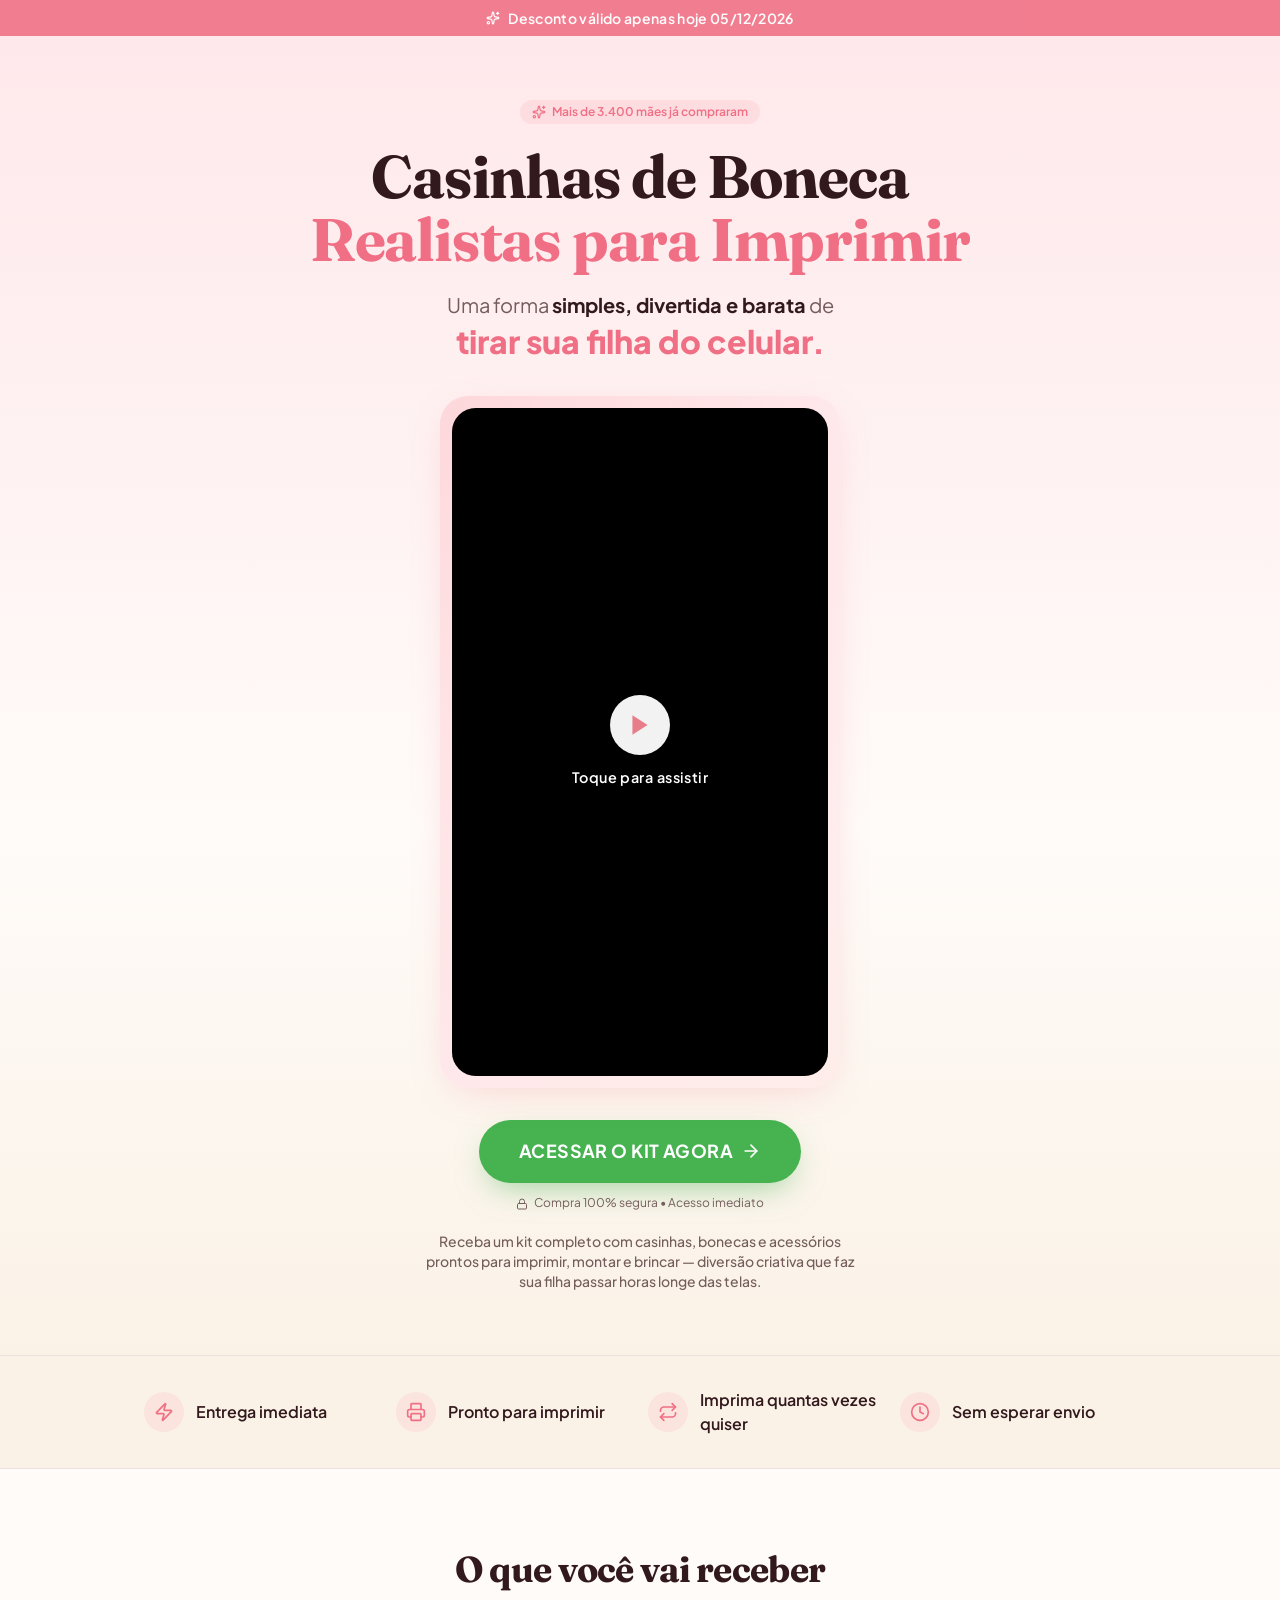
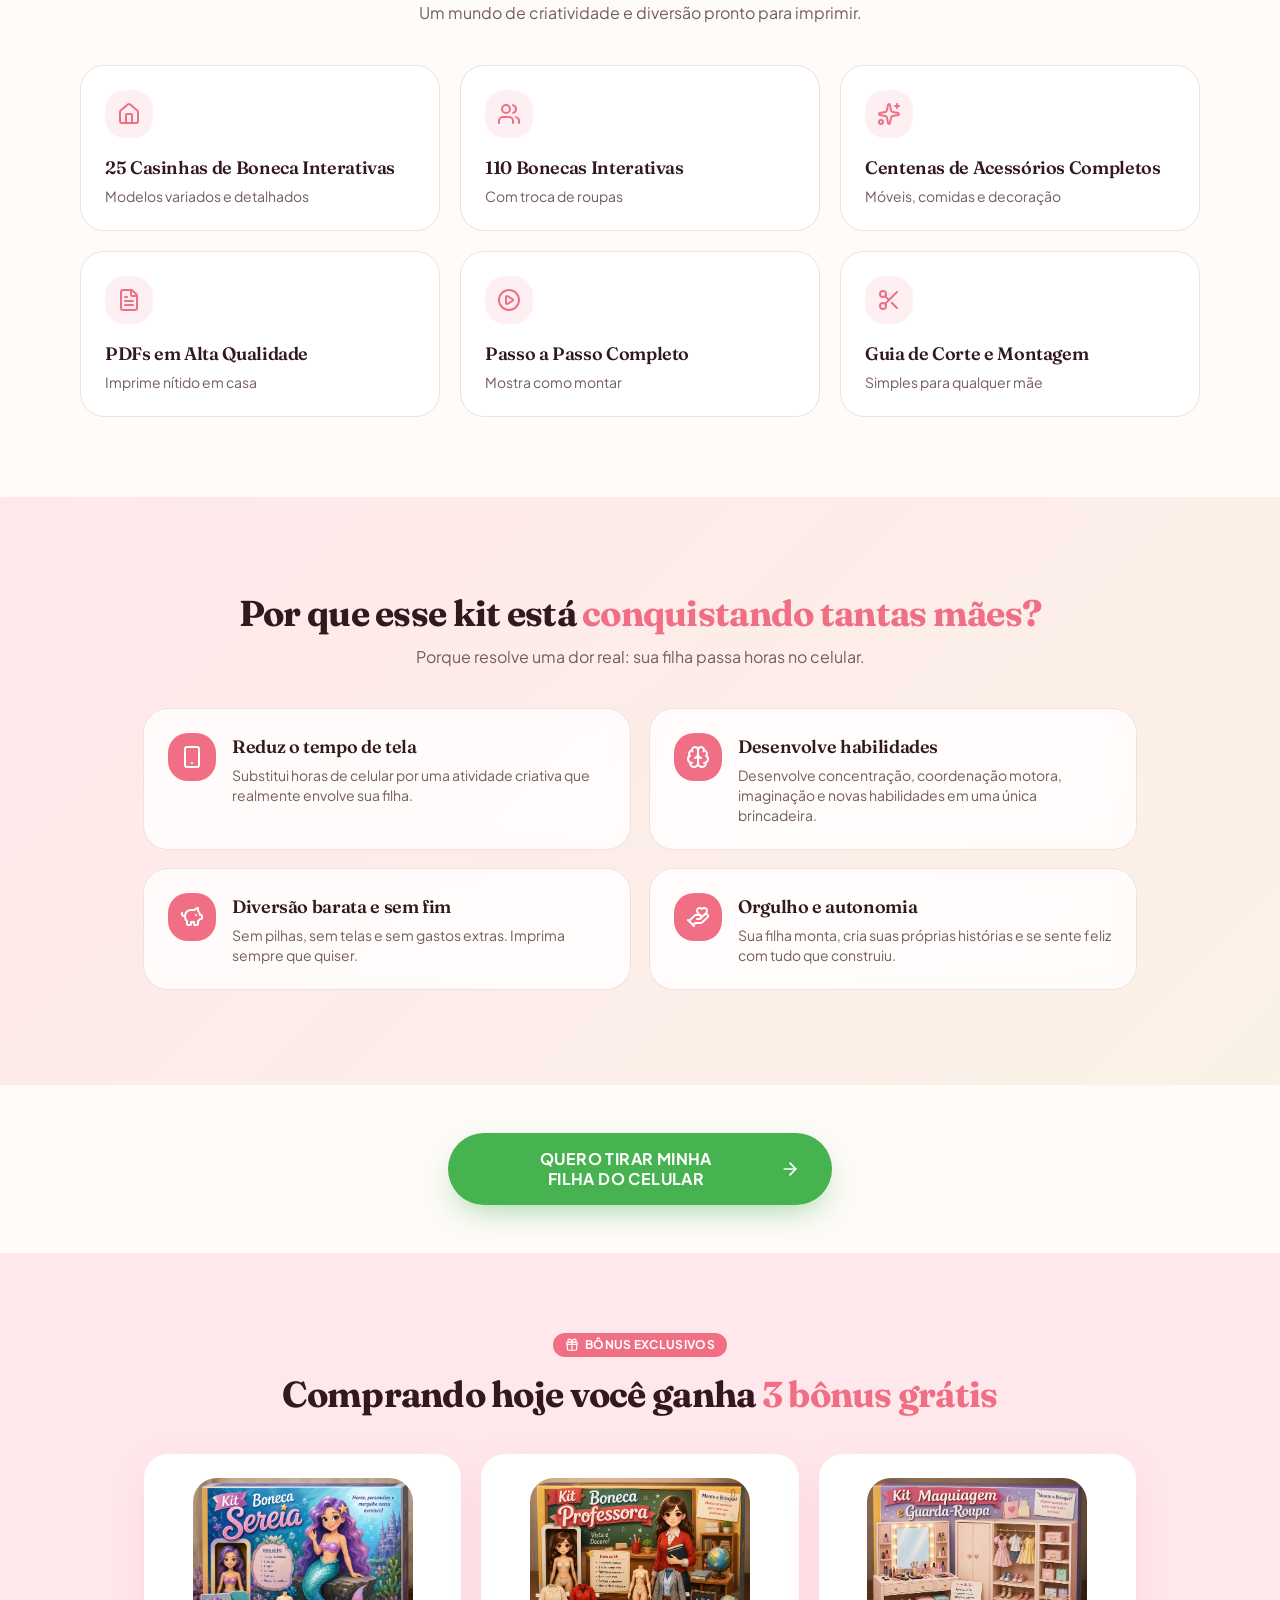
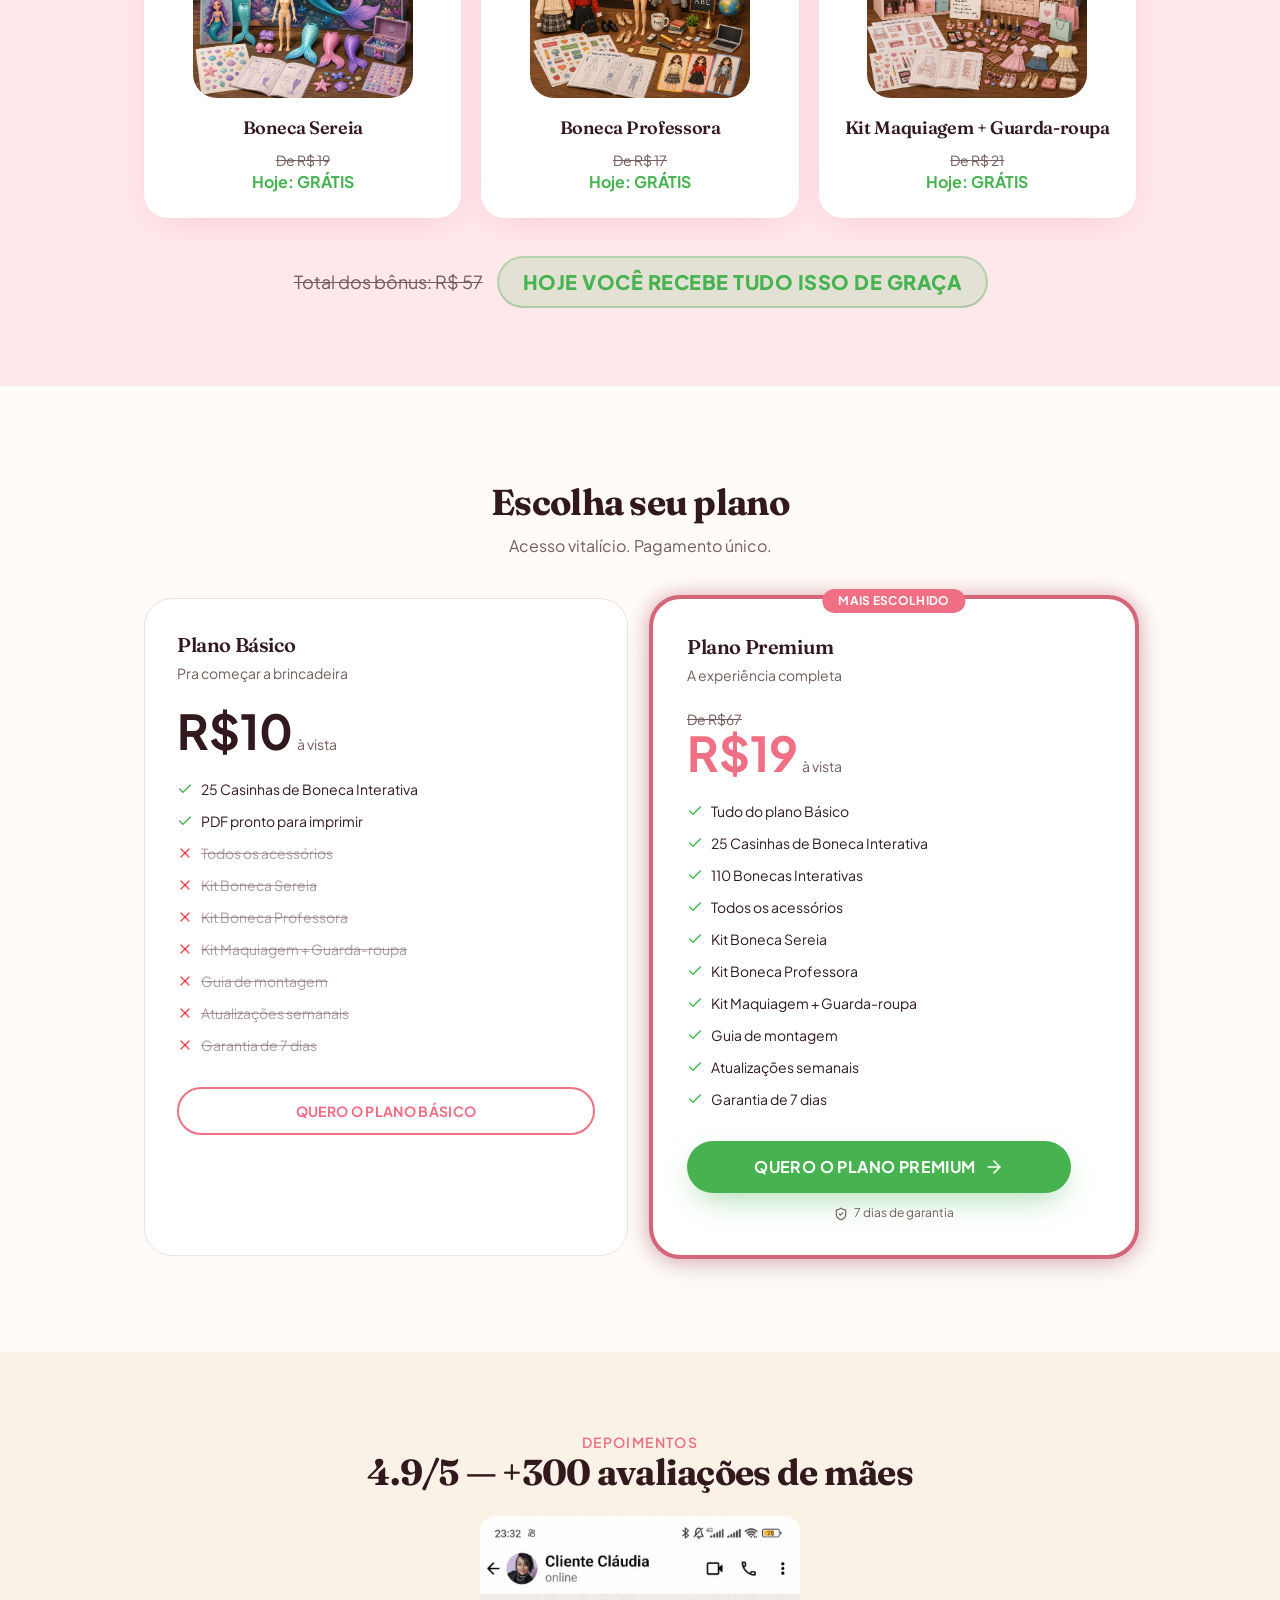
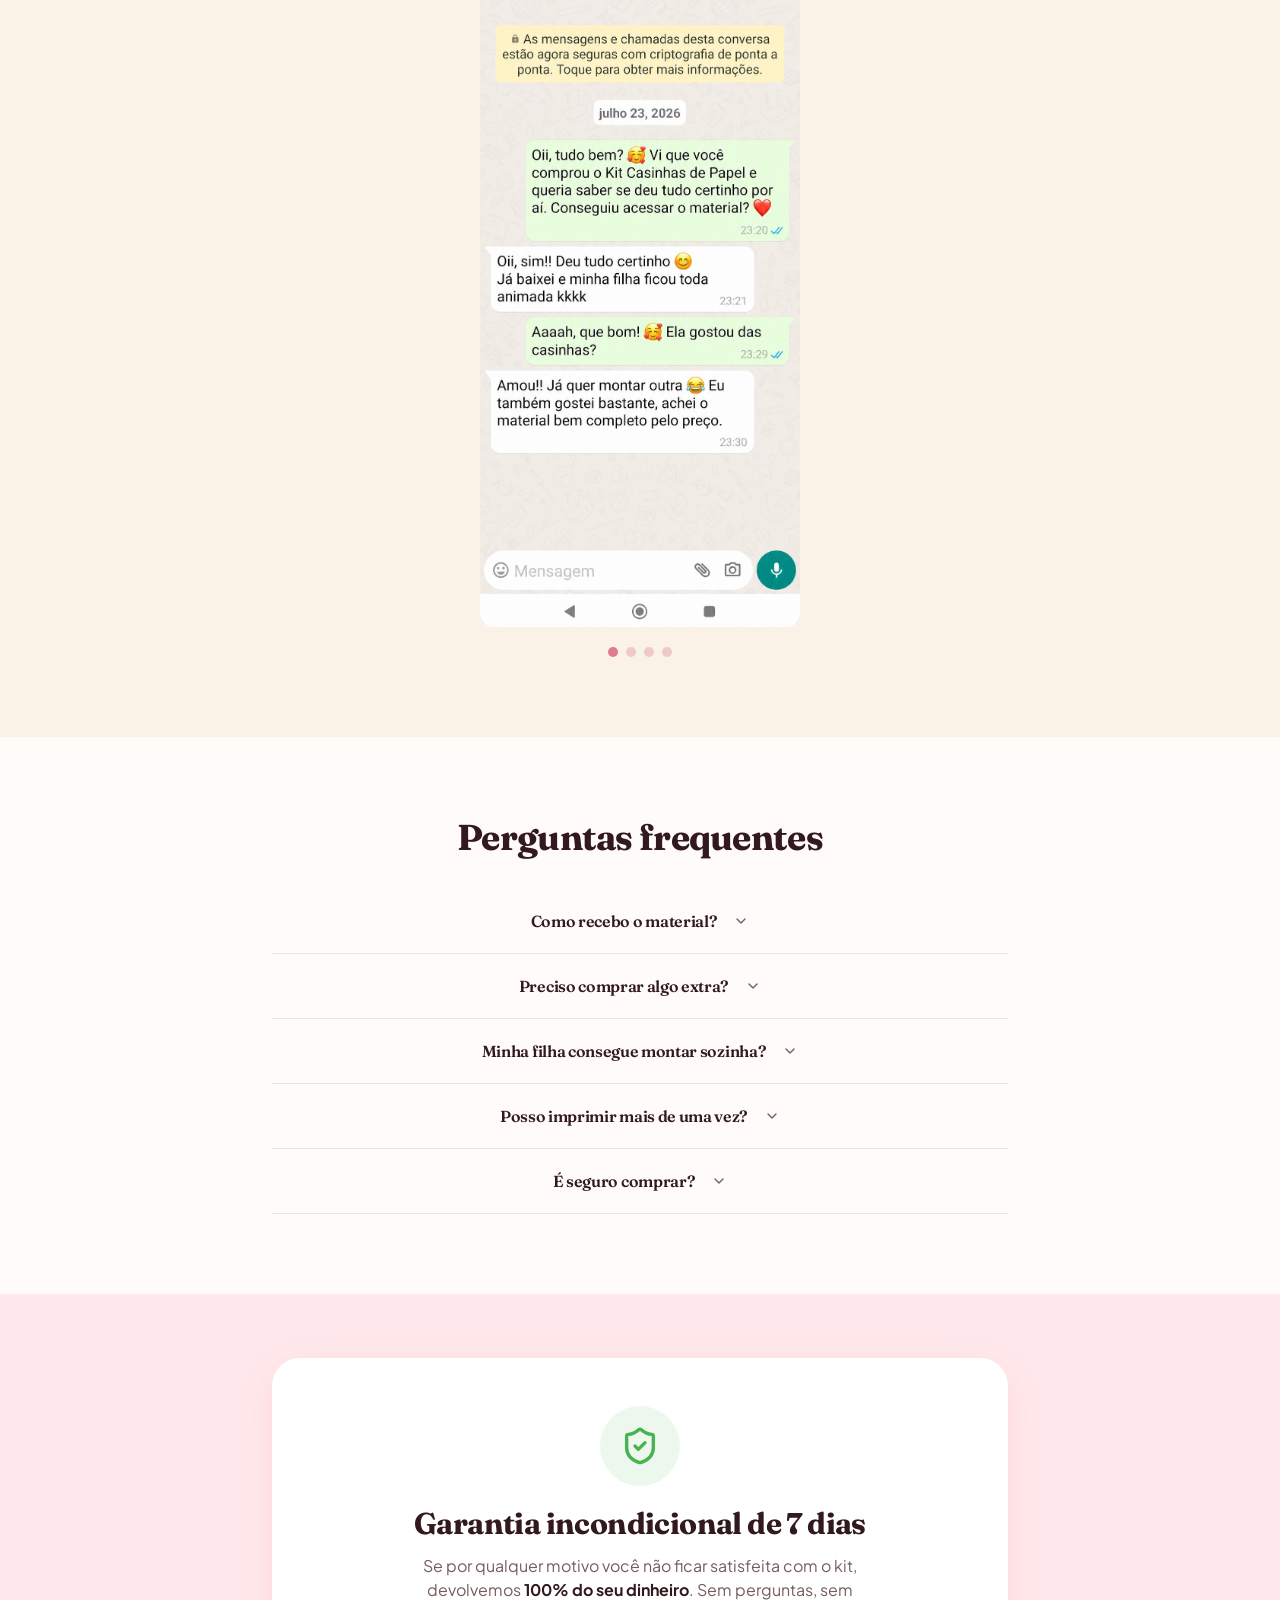
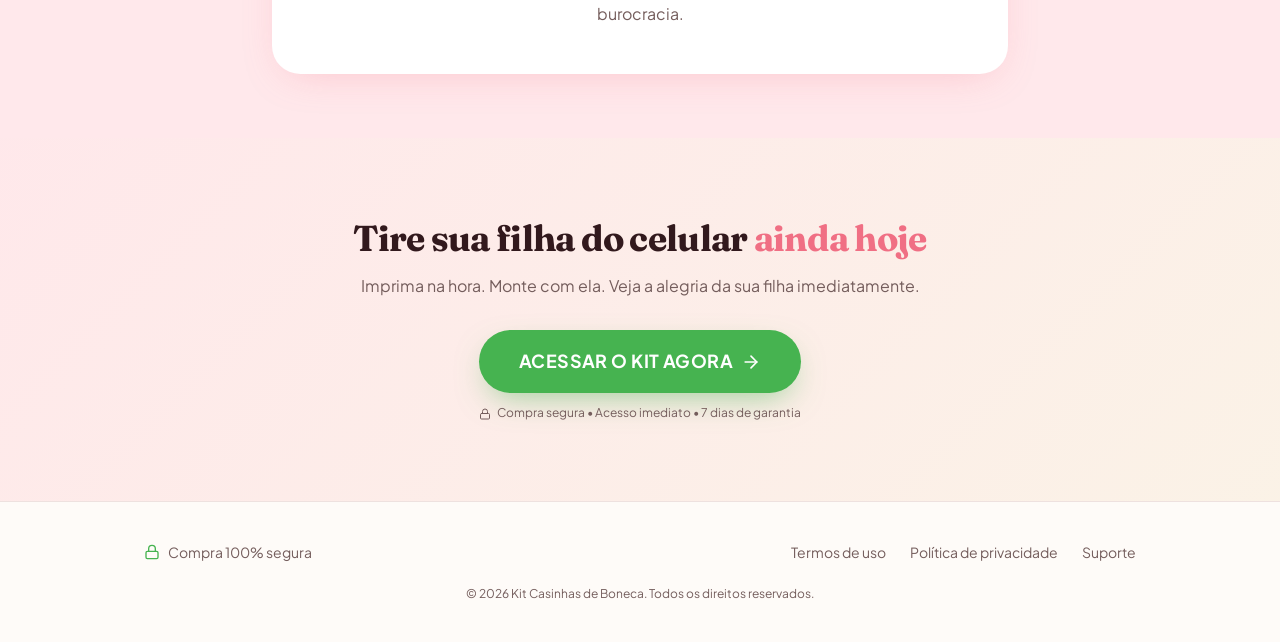
==== commit 34ec0456: "Update index.html content Replit-Commit-Author: Agent" ====
--- a/index.html
+++ b/index.html
@@ -54,13 +54,13 @@
   font-size: 0.9rem !important;
   line-height: 1.6 !important;
 }
-</style><script>if(history.scrollRestoration){history.scrollRestoration='manual';}window.scrollTo(0,0);document.addEventListener('DOMContentLoaded',function(){window.scrollTo(0,0);});</script></head><body><!--$--><div class="min-h-screen bg-background text-foreground"><div class="sticky top-0 z-50 bg-primary/90 text-primary-foreground text-xs sm:text-sm"><div class="mx-auto flex max-w-6xl items-center justify-center gap-2 px-3 py-2"><svg xmlns="http://www.w3.org/2000/svg" width="24" height="24" viewBox="0 0 24 24" fill="none" stroke="currentColor" stroke-width="2" stroke-linecap="round" stroke-linejoin="round" class="lucide lucide-sparkles h-3.5 w-3.5 shrink-0" aria-hidden="true"><path d="M11.017 2.814a1 1 0 0 1 1.966 0l1.051 5.558a2 2 0 0 0 1.594 1.594l5.558 1.051a1 1 0 0 1 0 1.966l-5.558 1.051a2 2 0 0 0-1.594 1.594l-1.051 5.558a1 1 0 0 1-1.966 0l-1.051-5.558a2 2 0 0 0-1.594-1.594l-5.558-1.051a1 1 0 0 1 0-1.966l5.558-1.051a2 2 0 0 0 1.594-1.594z"></path><path d="M20 2v4"></path><path d="M22 4h-4"></path><circle cx="4" cy="20" r="2"></circle></svg><span class="font-semibold tracking-wide animate-in fade-in slide-in-from-bottom-1 duration-500"><span id="banner-date">Desconto válido apenas hoje</span></span><script>var d=new Date();var meses=["janeiro","fevereiro","março","abril","maio","junho","julho","agosto","setembro","outubro","novembro","dezembro"];var dd=String(d.getDate()).padStart(2,'0');var mm=String(d.getMonth()+1).padStart(2,'0');document.getElementById("banner-date").textContent="Desconto válido apenas hoje "+dd+"/"+mm+"/"+d.getFullYear();</script></div></div><div class="fixed bottom-4 left-4 z-50 transition-all duration-500 pointer-events-none translate-y-4 opacity-0" role="status" aria-live="polite"><div class="flex items-center gap-3 rounded-2xl bg-card/95 p-3 pr-8 shadow-soft ring-1 ring-border backdrop-blur max-w-[280px] relative"><span class="flex h-9 w-9 shrink-0 items-center justify-center rounded-full bg-primary/15 text-primary"><svg xmlns="http://www.w3.org/2000/svg" width="24" height="24" viewBox="0 0 24 24" fill="none" stroke="currentColor" stroke-width="2" stroke-linecap="round" stroke-linejoin="round" class="lucide lucide-shopping-bag h-4 w-4" aria-hidden="true"><path d="M16 10a4 4 0 0 1-8 0"></path><path d="M3.103 6.034h17.794"></path><path d="M3.4 5.467a2 2 0 0 0-.4 1.2V20a2 2 0 0 0 2 2h14a2 2 0 0 0 2-2V6.667a2 2 0 0 0-.4-1.2l-2-2.667A2 2 0 0 0 17 2H7a2 2 0 0 0-1.6.8z"></path></svg></span><p class="text-xs leading-snug"><strong class="font-semibold">Mariana C.</strong> acabou de adquirir o<!-- --> <span class="text-primary font-semibold">Plano <!-- -->Premium</span></p><button type="button" aria-label="Fechar" class="absolute right-1.5 top-1.5 rounded-full p-1 text-muted-foreground hover:text-foreground"><svg xmlns="http://www.w3.org/2000/svg" width="24" height="24" viewBox="0 0 24 24" fill="none" stroke="currentColor" stroke-width="2" stroke-linecap="round" stroke-linejoin="round" class="lucide lucide-x h-3 w-3" aria-hidden="true"><path d="M18 6 6 18"></path><path d="m6 6 12 12"></path></svg></button></div></div><section class="gradient-soft relative overflow-hidden"><div class="mx-auto max-w-5xl px-4 py-10 text-center sm:py-16"><span class="inline-flex items-center gap-1.5 rounded-full bg-primary/10 px-3 py-1 text-xs font-semibold text-primary"><svg xmlns="http://www.w3.org/2000/svg" width="24" height="24" viewBox="0 0 24 24" fill="none" stroke="currentColor" stroke-width="2" stroke-linecap="round" stroke-linejoin="round" class="lucide lucide-sparkles h-3.5 w-3.5" aria-hidden="true"><path d="M11.017 2.814a1 1 0 0 1 1.966 0l1.051 5.558a2 2 0 0 0 1.594 1.594l5.558 1.051a1 1 0 0 1 0 1.966l-5.558 1.051a2 2 0 0 0-1.594 1.594l-1.051 5.558a1 1 0 0 1-1.966 0l-1.051-5.558a2 2 0 0 0-1.594-1.594l-5.558-1.051a1 1 0 0 1 0-1.966l5.558-1.051a2 2 0 0 0 1.594-1.594z"></path><path d="M20 2v4"></path><path d="M22 4h-4"></path><circle cx="4" cy="20" r="2"></circle></svg> Mais de 3.400 mães já compraram</span><h1 class="mt-5 text-balance text-4xl font-bold leading-[1.05] sm:text-5xl md:text-6xl">Casinhas de Boneca <span class="text-primary">Realistas para Imprimir</span></h1><p class="mx-auto mt-5 max-w-2xl text-balance text-lg text-muted-foreground sm:text-xl">Uma forma <strong class="text-foreground">simples, divertida e barata</strong> de<br><span class="text-primary font-black" style="font-size:1.6em; white-space:nowrap;">tirar sua filha do celular.</span></p><div class="mx-auto mt-8 w-full max-w-[360px] sm:max-w-[400px]"><div class="relative rounded-3xl bg-gradient-to-br from-primary/20 via-blush to-accent/30 p-2 shadow-soft ring-1 ring-border sm:p-3"><div class="relative overflow-hidden rounded-2xl bg-black" style="aspect-ratio:9 / 16"><video id="hero-video" src="/videos/hero-video.mp4" playsinline preload="metadata" autoplay loop style="position:absolute;inset:0;width:100%;height:100%;object-fit:cover;cursor:pointer;" onclick="this.paused?this.play():this.pause()"></video><div id="hero-overlay" onclick="var v=document.getElementById('hero-video');v.play();document.getElementById('hero-overlay').style.display='none';" style="position:absolute;inset:0;display:flex;flex-direction:column;align-items:center;justify-content:center;cursor:pointer;background:rgba(0,0,0,0.35);gap:12px;"><div style="width:60px;height:60px;background:rgba(255,255,255,0.95);border-radius:50%;display:flex;align-items:center;justify-content:center;"><svg xmlns='http://www.w3.org/2000/svg' width='26' height='26' viewBox='0 0 24 24' fill='#e87d8a'><polygon points='5,3 19,12 5,21'/></svg></div><span style="color:#fff;font-size:0.9rem;font-weight:600;letter-spacing:0.03em;text-shadow:0 1px 4px rgba(0,0,0,0.5);">Toque para assistir</span></div><script>var _v=document.getElementById('hero-video');var _o=document.getElementById('hero-overlay');_v.addEventListener('play',function(){_o.style.display='none';});_v.addEventListener('pause',function(){_o.style.display='flex';});</script></div></div></div><div class="mt-8 flex flex-col items-center gap-3"><a href="#planos" class="group inline-flex w-full max-w-sm items-center justify-center gap-2 rounded-full bg-cta text-center font-bold uppercase tracking-wide text-cta-foreground shadow-cta transition-transform hover:scale-[1.02] active:scale-[0.99] animate-pulse-slow sm:w-auto px-6 py-4 text-base sm:px-10 sm:py-5 sm:text-lg"><span class="text-balance leading-tight">Acessar o kit agora</span><svg xmlns="http://www.w3.org/2000/svg" width="24" height="24" viewBox="0 0 24 24" fill="none" stroke="currentColor" stroke-width="2" stroke-linecap="round" stroke-linejoin="round" class="lucide lucide-arrow-right h-5 w-5 shrink-0 transition-transform group-hover:translate-x-1" aria-hidden="true"><path d="M5 12h14"></path><path d="m12 5 7 7-7 7"></path></svg></a><p class="text-xs text-muted-foreground"><svg xmlns="http://www.w3.org/2000/svg" width="24" height="24" viewBox="0 0 24 24" fill="none" stroke="currentColor" stroke-width="2" stroke-linecap="round" stroke-linejoin="round" class="lucide lucide-lock mr-1 inline h-3 w-3" aria-hidden="true"><rect width="18" height="11" x="3" y="11" rx="2" ry="2"></rect><path d="M7 11V7a5 5 0 0 1 10 0v4"></path></svg> Compra 100% segura • Acesso imediato</p><p class="mt-2 max-w-md text-center text-sm font-medium text-muted-foreground">Receba um kit completo com casinhas, bonecas e acessórios prontos para imprimir, montar e brincar  — diversão criativa que faz sua filha passar horas longe das telas.</p></div></div></section><section class="border-y border-border bg-cream"><div class="mx-auto grid max-w-5xl grid-cols-2 gap-4 px-4 py-8 md:grid-cols-4"><div class="flex items-center gap-3 text-left"><span class="flex h-10 w-10 shrink-0 items-center justify-center rounded-full bg-primary/10 text-primary"><svg xmlns="http://www.w3.org/2000/svg" width="24" height="24" viewBox="0 0 24 24" fill="none" stroke="currentColor" stroke-width="2" stroke-linecap="round" stroke-linejoin="round" class="lucide lucide-zap h-5 w-5" aria-hidden="true"><path d="M4 14a1 1 0 0 1-.78-1.63l9.9-10.2a.5.5 0 0 1 .86.46l-1.92 6.02A1 1 0 0 0 13 10h7a1 1 0 0 1 .78 1.63l-9.9 10.2a.5.5 0 0 1-.86-.46l1.92-6.02A1 1 0 0 0 11 14z"></path></svg></span><span class="text-sm font-semibold sm:text-base">Entrega imediata</span></div><div class="flex items-center gap-3 text-left"><span class="flex h-10 w-10 shrink-0 items-center justify-center rounded-full bg-primary/10 text-primary"><svg xmlns="http://www.w3.org/2000/svg" width="24" height="24" viewBox="0 0 24 24" fill="none" stroke="currentColor" stroke-width="2" stroke-linecap="round" stroke-linejoin="round" class="lucide lucide-printer h-5 w-5" aria-hidden="true"><path d="M6 18H4a2 2 0 0 1-2-2v-5a2 2 0 0 1 2-2h16a2 2 0 0 1 2 2v5a2 2 0 0 1-2 2h-2"></path><path d="M6 9V3a1 1 0 0 1 1-1h10a1 1 0 0 1 1 1v6"></path><rect x="6" y="14" width="12" height="8" rx="1"></rect></svg></span><span class="text-sm font-semibold sm:text-base">Pronto para imprimir</span></div><div class="flex items-center gap-3 text-left"><span class="flex h-10 w-10 shrink-0 items-center justify-center rounded-full bg-primary/10 text-primary"><svg xmlns="http://www.w3.org/2000/svg" width="24" height="24" viewBox="0 0 24 24" fill="none" stroke="currentColor" stroke-width="2" stroke-linecap="round" stroke-linejoin="round" class="lucide lucide-repeat h-5 w-5" aria-hidden="true"><path d="m17 2 4 4-4 4"></path><path d="M3 11v-1a4 4 0 0 1 4-4h14"></path><path d="m7 22-4-4 4-4"></path><path d="M21 13v1a4 4 0 0 1-4 4H3"></path></svg></span><span class="text-sm font-semibold sm:text-base">Imprima quantas vezes quiser</span></div><div class="flex items-center gap-3 text-left"><span class="flex h-10 w-10 shrink-0 items-center justify-center rounded-full bg-primary/10 text-primary"><svg xmlns="http://www.w3.org/2000/svg" width="24" height="24" viewBox="0 0 24 24" fill="none" stroke="currentColor" stroke-width="2" stroke-linecap="round" stroke-linejoin="round" class="lucide lucide-clock h-5 w-5" aria-hidden="true"><circle cx="12" cy="12" r="10"></circle><path d="M12 6v6l4 2"></path></svg></span><span class="text-sm font-semibold sm:text-base">Sem esperar envio</span></div></div></section><section class="bg-background py-16 sm:py-20"><div class="mx-auto max-w-6xl px-4"><div class="text-center"><h2 class="text-3xl font-bold sm:text-4xl">O que você vai receber</h2><p class="mx-auto mt-3 max-w-xl text-muted-foreground">Um mundo de criatividade e diversão pronto para imprimir.</p></div><div class="mt-10 grid gap-5 md:grid-cols-2 lg:grid-cols-3"><div class="group rounded-2xl border border-border bg-card p-6 transition-all hover:-translate-y-1 hover:shadow-soft"><span class="flex h-12 w-12 items-center justify-center rounded-xl bg-primary/10 text-primary transition-colors group-hover:bg-primary group-hover:text-primary-foreground"><svg xmlns="http://www.w3.org/2000/svg" width="24" height="24" viewBox="0 0 24 24" fill="none" stroke="currentColor" stroke-width="2" stroke-linecap="round" stroke-linejoin="round" class="lucide lucide-house h-6 w-6" aria-hidden="true"><path d="M15 21v-8a1 1 0 0 0-1-1h-4a1 1 0 0 0-1 1v8"></path><path d="M3 10a2 2 0 0 1 .709-1.528l7-6a2 2 0 0 1 2.582 0l7 6A2 2 0 0 1 21 10v9a2 2 0 0 1-2 2H5a2 2 0 0 1-2-2z"></path></svg></span><h3 class="mt-4 text-lg font-semibold">25 Casinhas de Boneca Interativas</h3><p class="mt-1 text-sm text-muted-foreground">Modelos variados e detalhados</p></div><div class="group rounded-2xl border border-border bg-card p-6 transition-all hover:-translate-y-1 hover:shadow-soft"><span class="flex h-12 w-12 items-center justify-center rounded-xl bg-primary/10 text-primary transition-colors group-hover:bg-primary group-hover:text-primary-foreground"><svg xmlns="http://www.w3.org/2000/svg" width="24" height="24" viewBox="0 0 24 24" fill="none" stroke="currentColor" stroke-width="2" stroke-linecap="round" stroke-linejoin="round" class="lucide lucide-users h-6 w-6" aria-hidden="true"><path d="M16 21v-2a4 4 0 0 0-4-4H6a4 4 0 0 0-4 4v2"></path><path d="M16 3.128a4 4 0 0 1 0 7.744"></path><path d="M22 21v-2a4 4 0 0 0-3-3.87"></path><circle cx="9" cy="7" r="4"></circle></svg></span><h3 class="mt-4 text-lg font-semibold">110 Bonecas Interativas</h3><p class="mt-1 text-sm text-muted-foreground">Com troca de roupas</p></div><div class="group rounded-2xl border border-border bg-card p-6 transition-all hover:-translate-y-1 hover:shadow-soft"><span class="flex h-12 w-12 items-center justify-center rounded-xl bg-primary/10 text-primary transition-colors group-hover:bg-primary group-hover:text-primary-foreground"><svg xmlns="http://www.w3.org/2000/svg" width="24" height="24" viewBox="0 0 24 24" fill="none" stroke="currentColor" stroke-width="2" stroke-linecap="round" stroke-linejoin="round" class="lucide lucide-sparkles h-6 w-6" aria-hidden="true"><path d="M11.017 2.814a1 1 0 0 1 1.966 0l1.051 5.558a2 2 0 0 0 1.594 1.594l5.558 1.051a1 1 0 0 1 0 1.966l-5.558 1.051a2 2 0 0 0-1.594 1.594l-1.051 5.558a1 1 0 0 1-1.966 0l-1.051-5.558a2 2 0 0 0-1.594-1.594l-5.558-1.051a1 1 0 0 1 0-1.966l5.558-1.051a2 2 0 0 0 1.594-1.594z"></path><path d="M20 2v4"></path><path d="M22 4h-4"></path><circle cx="4" cy="20" r="2"></circle></svg></span><h3 class="mt-4 text-lg font-semibold">Centenas de Acessórios Completos</h3><p class="mt-1 text-sm text-muted-foreground">Móveis, comidas e decoração</p></div><div class="group rounded-2xl border border-border bg-card p-6 transition-all hover:-translate-y-1 hover:shadow-soft"><span class="flex h-12 w-12 items-center justify-center rounded-xl bg-primary/10 text-primary transition-colors group-hover:bg-primary group-hover:text-primary-foreground"><svg xmlns="http://www.w3.org/2000/svg" width="24" height="24" viewBox="0 0 24 24" fill="none" stroke="currentColor" stroke-width="2" stroke-linecap="round" stroke-linejoin="round" class="lucide lucide-file-text h-6 w-6" aria-hidden="true"><path d="M6 22a2 2 0 0 1-2-2V4a2 2 0 0 1 2-2h8a2.4 2.4 0 0 1 1.704.706l3.588 3.588A2.4 2.4 0 0 1 20 8v12a2 2 0 0 1-2 2z"></path><path d="M14 2v5a1 1 0 0 0 1 1h5"></path><path d="M10 9H8"></path><path d="M16 13H8"></path><path d="M16 17H8"></path></svg></span><h3 class="mt-4 text-lg font-semibold">PDFs em Alta Qualidade</h3><p class="mt-1 text-sm text-muted-foreground">Imprime nítido em casa</p></div><div class="group rounded-2xl border border-border bg-card p-6 transition-all hover:-translate-y-1 hover:shadow-soft"><span class="flex h-12 w-12 items-center justify-center rounded-xl bg-primary/10 text-primary transition-colors group-hover:bg-primary group-hover:text-primary-foreground"><svg xmlns="http://www.w3.org/2000/svg" width="24" height="24" viewBox="0 0 24 24" fill="none" stroke="currentColor" stroke-width="2" stroke-linecap="round" stroke-linejoin="round" class="lucide lucide-circle-play h-6 w-6" aria-hidden="true"><path d="M9 9.003a1 1 0 0 1 1.517-.859l4.997 2.997a1 1 0 0 1 0 1.718l-4.997 2.997A1 1 0 0 1 9 14.996z"></path><circle cx="12" cy="12" r="10"></circle></svg></span><h3 class="mt-4 text-lg font-semibold">Passo a Passo Completo</h3><p class="mt-1 text-sm text-muted-foreground">Mostra como montar</p></div><div class="group rounded-2xl border border-border bg-card p-6 transition-all hover:-translate-y-1 hover:shadow-soft"><span class="flex h-12 w-12 items-center justify-center rounded-xl bg-primary/10 text-primary transition-colors group-hover:bg-primary group-hover:text-primary-foreground"><svg xmlns="http://www.w3.org/2000/svg" width="24" height="24" viewBox="0 0 24 24" fill="none" stroke="currentColor" stroke-width="2" stroke-linecap="round" stroke-linejoin="round" class="lucide lucide-scissors h-6 w-6" aria-hidden="true"><circle cx="6" cy="6" r="3"></circle><path d="M8.12 8.12 12 12"></path><path d="M20 4 8.12 15.88"></path><circle cx="6" cy="18" r="3"></circle><path d="M14.8 14.8 20 20"></path></svg></span><h3 class="mt-4 text-lg font-semibold">Guia de Corte e Montagem</h3><p class="mt-1 text-sm text-muted-foreground">Simples para qualquer mãe</p></div></div></div></section><section class="gradient-warm py-16 sm:py-24"><div class="mx-auto max-w-5xl px-4"><div class="text-center"><h2 class="text-3xl font-bold sm:text-4xl">Por que esse kit está <span class="text-primary">conquistando tantas mães?</span></h2><p class="mx-auto mt-3 max-w-xl text-muted-foreground">Porque resolve uma dor real: sua filha passa horas no celular.</p></div><div class="mt-10 grid gap-5 md:grid-cols-2"><div class="rounded-2xl bg-card/80 p-6 backdrop-blur ring-1 ring-border"><div class="flex items-start gap-4"><span class="flex h-12 w-12 shrink-0 items-center justify-center rounded-xl bg-primary text-primary-foreground"><svg xmlns="http://www.w3.org/2000/svg" width="24" height="24" viewBox="0 0 24 24" fill="none" stroke="currentColor" stroke-width="2" stroke-linecap="round" stroke-linejoin="round" class="lucide lucide-smartphone h-6 w-6" aria-hidden="true"><rect width="14" height="20" x="5" y="2" rx="2" ry="2"></rect><path d="M12 18h.01"></path></svg></span><div><h3 class="text-lg font-semibold">Reduz o tempo de tela</h3><p class="mt-1 text-sm text-muted-foreground">Substitui horas de celular por uma atividade criativa que realmente envolve sua filha.</p></div></div></div><div class="rounded-2xl bg-card/80 p-6 backdrop-blur ring-1 ring-border"><div class="flex items-start gap-4"><span class="flex h-12 w-12 shrink-0 items-center justify-center rounded-xl bg-primary text-primary-foreground"><svg xmlns="http://www.w3.org/2000/svg" width="24" height="24" viewBox="0 0 24 24" fill="none" stroke="currentColor" stroke-width="2" stroke-linecap="round" stroke-linejoin="round" class="lucide lucide-brain h-6 w-6" aria-hidden="true"><path d="M12 18V5"></path><path d="M15 13a4.17 4.17 0 0 1-3-4 4.17 4.17 0 0 1-3 4"></path><path d="M17.598 6.5A3 3 0 1 0 12 5a3 3 0 1 0-5.598 1.5"></path><path d="M17.997 5.125a4 4 0 0 1 2.526 5.77"></path><path d="M18 18a4 4 0 0 0 2-7.464"></path><path d="M19.967 17.483A4 4 0 1 1 12 18a4 4 0 1 1-7.967-.517"></path><path d="M6 18a4 4 0 0 1-2-7.464"></path><path d="M6.003 5.125a4 4 0 0 0-2.526 5.77"></path></svg></span><div><h3 class="text-lg font-semibold">Desenvolve habilidades</h3><p class="mt-1 text-sm text-muted-foreground">Desenvolve concentração, coordenação motora, imaginação e novas habilidades em uma única brincadeira.</p></div></div></div><div class="rounded-2xl bg-card/80 p-6 backdrop-blur ring-1 ring-border"><div class="flex items-start gap-4"><span class="flex h-12 w-12 shrink-0 items-center justify-center rounded-xl bg-primary text-primary-foreground"><svg xmlns="http://www.w3.org/2000/svg" width="24" height="24" viewBox="0 0 24 24" fill="none" stroke="currentColor" stroke-width="2" stroke-linecap="round" stroke-linejoin="round" class="lucide lucide-piggy-bank h-6 w-6" aria-hidden="true"><path d="M11 17h3v2a1 1 0 0 0 1 1h2a1 1 0 0 0 1-1v-3a3.16 3.16 0 0 0 2-2h1a1 1 0 0 0 1-1v-2a1 1 0 0 0-1-1h-1a5 5 0 0 0-2-4V3a4 4 0 0 0-3.2 1.6l-.3.4H11a6 6 0 0 0-6 6v1a5 5 0 0 0 2 4v3a1 1 0 0 0 1 1h2a1 1 0 0 0 1-1z"></path><path d="M16 10h.01"></path><path d="M2 8v1a2 2 0 0 0 2 2h1"></path></svg></span><div><h3 class="text-lg font-semibold">Diversão barata e sem fim</h3><p class="mt-1 text-sm text-muted-foreground">Sem pilhas, sem telas e sem gastos extras. Imprima sempre que quiser.</p></div></div></div><div class="rounded-2xl bg-card/80 p-6 backdrop-blur ring-1 ring-border"><div class="flex items-start gap-4"><span class="flex h-12 w-12 shrink-0 items-center justify-center rounded-xl bg-primary text-primary-foreground"><svg xmlns="http://www.w3.org/2000/svg" width="24" height="24" viewBox="0 0 24 24" fill="none" stroke="currentColor" stroke-width="2" stroke-linecap="round" stroke-linejoin="round" class="lucide lucide-hand-heart h-6 w-6" aria-hidden="true"><path d="M11 14h2a2 2 0 0 0 0-4h-3c-.6 0-1.1.2-1.4.6L3 16"></path><path d="m14.45 13.39 5.05-4.694C20.196 8 21 6.85 21 5.75a2.75 2.75 0 0 0-4.797-1.837.276.276 0 0 1-.406 0A2.75 2.75 0 0 0 11 5.75c0 1.2.802 2.248 1.5 2.946L16 11.95"></path><path d="m2 15 6 6"></path><path d="m7 20 1.6-1.4c.3-.4.8-.6 1.4-.6h4c1.1 0 2.1-.4 2.8-1.2l4.6-4.4a1 1 0 0 0-2.75-2.91"></path></svg></span><div><h3 class="text-lg font-semibold">Orgulho e autonomia</h3><p class="mt-1 text-sm text-muted-foreground">Sua filha monta, cria suas próprias histórias e se sente feliz com tudo que construiu.</p></div></div></div></div></div></section><section class="bg-background py-12"><div class="flex justify-center px-4"><a href="#planos" class="group inline-flex w-full max-w-sm items-center justify-center gap-2 rounded-full bg-cta text-center font-bold uppercase tracking-wide text-cta-foreground shadow-cta transition-transform hover:scale-[1.02] active:scale-[0.99] animate-pulse-slow sm:w-auto px-5 py-3.5 text-sm sm:px-8 sm:py-4 sm:text-base"><span class="text-balance leading-tight">Quero tirar minha filha do celular</span><svg xmlns="http://www.w3.org/2000/svg" width="24" height="24" viewBox="0 0 24 24" fill="none" stroke="currentColor" stroke-width="2" stroke-linecap="round" stroke-linejoin="round" class="lucide lucide-arrow-right h-5 w-5 shrink-0 transition-transform group-hover:translate-x-1" aria-hidden="true"><path d="M5 12h14"></path><path d="m12 5 7 7-7 7"></path></svg></a></div></section><section class="bg-blush py-16 sm:py-20"><div class="mx-auto max-w-5xl px-4 text-center"><span class="inline-flex items-center gap-1.5 rounded-full bg-primary px-3 py-1 text-xs font-bold uppercase tracking-wide text-primary-foreground"><svg xmlns="http://www.w3.org/2000/svg" width="24" height="24" viewBox="0 0 24 24" fill="none" stroke="currentColor" stroke-width="2" stroke-linecap="round" stroke-linejoin="round" class="lucide lucide-gift h-3.5 w-3.5" aria-hidden="true"><path d="M12 7v14"></path><path d="M20 11v8a2 2 0 0 1-2 2H6a2 2 0 0 1-2-2v-8"></path><path d="M7.5 7a1 1 0 0 1 0-5A4.8 8 0 0 1 12 7a4.8 8 0 0 1 4.5-5 1 1 0 0 1 0 5"></path><rect x="3" y="7" width="18" height="4" rx="1"></rect></svg> Bônus exclusivos</span><h2 class="mt-4 text-3xl font-bold sm:text-4xl">Comprando hoje você ganha <span class="text-primary">3 bônus grátis</span></h2><div class="mt-10 grid gap-5 md:grid-cols-3"><div class="rounded-2xl bg-card p-6 ring-1 ring-border shadow-soft"><div class="mx-auto aspect-square w-full max-w-[220px] overflow-hidden rounded-2xl bg-blush/60"><img src="images/bonus-sereia-nova.png" alt="Boneca Sereia" loading="lazy" class="h-full w-full object-contain"></div><h3 class="mt-4 text-lg font-semibold">Boneca Sereia</h3><p class="mt-2 text-sm text-muted-foreground line-through">De <!-- -->R$ 19</p><p class="text-base font-bold text-cta">Hoje: GRÁTIS</p></div><div class="rounded-2xl bg-card p-6 ring-1 ring-border shadow-soft"><div class="mx-auto aspect-square w-full max-w-[220px] overflow-hidden rounded-2xl bg-blush/60"><img src="images/bonus-professora-nova.png" alt="Boneca Professora" loading="lazy" class="h-full w-full object-contain"></div><h3 class="mt-4 text-lg font-semibold">Boneca Professora</h3><p class="mt-2 text-sm text-muted-foreground line-through">De <!-- -->R$ 17</p><p class="text-base font-bold text-cta">Hoje: GRÁTIS</p></div><div class="rounded-2xl bg-card p-6 ring-1 ring-border shadow-soft"><div class="mx-auto aspect-square w-full max-w-[220px] overflow-hidden rounded-2xl bg-blush/60"><img src="images/bonus-maquiagem-nova.png" alt="Kit Maquiagem + Guarda-roupa" loading="lazy" class="h-full w-full object-contain"></div><h3 class="mt-4 text-lg font-semibold">Kit Maquiagem + Guarda-roupa</h3><p class="mt-2 text-sm text-muted-foreground line-through">De <!-- -->R$ 21</p><p class="text-base font-bold text-cta">Hoje: GRÁTIS</p></div></div><div class="mt-10 flex flex-col items-center justify-center gap-3 sm:flex-row sm:gap-4"><span class="text-lg text-muted-foreground line-through">Total dos bônus: R$ 57</span><span class="inline-flex items-center justify-center rounded-full bg-cta/15 px-6 py-2.5 text-lg font-black uppercase tracking-wide text-cta ring-2 ring-cta/40 shadow-sm sm:text-xl">Hoje você recebe tudo isso de graça</span></div></div></section><section id="planos" class="bg-background py-16 sm:py-24"><div class="mx-auto max-w-5xl px-4"><div class="text-center"><h2 class="text-3xl font-bold sm:text-4xl">Escolha seu plano</h2><p class="mt-3 text-muted-foreground">Acesso vitalício. Pagamento único.</p></div><div class="mt-10 grid gap-6 md:grid-cols-2"><div class="flex flex-col rounded-3xl border border-border bg-card p-8"><h3 class="text-xl font-semibold">Plano Básico</h3><p class="mt-1 text-sm text-muted-foreground">Pra começar a brincadeira</p><div class="mt-6 flex items-baseline gap-1"><span class="text-5xl font-bold">R$10</span><span class="text-sm text-muted-foreground">à vista</span></div><ul class="mt-6 space-y-3 text-sm"><li class="flex items-start gap-2"><svg xmlns="http://www.w3.org/2000/svg" width="24" height="24" viewBox="0 0 24 24" fill="none" stroke="currentColor" stroke-width="2" stroke-linecap="round" stroke-linejoin="round" class="lucide lucide-check mt-0.5 h-4 w-4 shrink-0 text-cta" aria-hidden="true"><path d="M20 6 9 17l-5-5"></path></svg>25 Casinhas de Boneca Interativa</li><li class="flex items-start gap-2"><svg xmlns="http://www.w3.org/2000/svg" width="24" height="24" viewBox="0 0 24 24" fill="none" stroke="currentColor" stroke-width="2" stroke-linecap="round" stroke-linejoin="round" class="lucide lucide-check mt-0.5 h-4 w-4 shrink-0 text-cta" aria-hidden="true"><path d="M20 6 9 17l-5-5"></path></svg>PDF pronto para imprimir</li><li class="flex items-start gap-2 text-muted-foreground/60"><svg xmlns="http://www.w3.org/2000/svg" width="24" height="24" viewBox="0 0 24 24" fill="none" stroke="currentColor" stroke-width="2" stroke-linecap="round" stroke-linejoin="round" class="lucide lucide-x mt-0.5 h-4 w-4 shrink-0 text-destructive/70" aria-hidden="true"><path d="M18 6 6 18"></path><path d="m6 6 12 12"></path></svg><span class="line-through">Todos os acessórios</span></li><li class="flex items-start gap-2 text-muted-foreground/60"><svg xmlns="http://www.w3.org/2000/svg" width="24" height="24" viewBox="0 0 24 24" fill="none" stroke="currentColor" stroke-width="2" stroke-linecap="round" stroke-linejoin="round" class="lucide lucide-x mt-0.5 h-4 w-4 shrink-0 text-destructive/70" aria-hidden="true"><path d="M18 6 6 18"></path><path d="m6 6 12 12"></path></svg><span class="line-through">Kit Boneca Sereia</span></li><li class="flex items-start gap-2 text-muted-foreground/60"><svg xmlns="http://www.w3.org/2000/svg" width="24" height="24" viewBox="0 0 24 24" fill="none" stroke="currentColor" stroke-width="2" stroke-linecap="round" stroke-linejoin="round" class="lucide lucide-x mt-0.5 h-4 w-4 shrink-0 text-destructive/70" aria-hidden="true"><path d="M18 6 6 18"></path><path d="m6 6 12 12"></path></svg><span class="line-through">Kit Boneca Professora</span></li><li class="flex items-start gap-2 text-muted-foreground/60"><svg xmlns="http://www.w3.org/2000/svg" width="24" height="24" viewBox="0 0 24 24" fill="none" stroke="currentColor" stroke-width="2" stroke-linecap="round" stroke-linejoin="round" class="lucide lucide-x mt-0.5 h-4 w-4 shrink-0 text-destructive/70" aria-hidden="true"><path d="M18 6 6 18"></path><path d="m6 6 12 12"></path></svg><span class="line-through">Kit Maquiagem + Guarda-roupa</span></li><li class="flex items-start gap-2 text-muted-foreground/60"><svg xmlns="http://www.w3.org/2000/svg" width="24" height="24" viewBox="0 0 24 24" fill="none" stroke="currentColor" stroke-width="2" stroke-linecap="round" stroke-linejoin="round" class="lucide lucide-x mt-0.5 h-4 w-4 shrink-0 text-destructive/70" aria-hidden="true"><path d="M18 6 6 18"></path><path d="m6 6 12 12"></path></svg><span class="line-through">Guia de montagem</span></li><li class="flex items-start gap-2 text-muted-foreground/60"><svg xmlns="http://www.w3.org/2000/svg" width="24" height="24" viewBox="0 0 24 24" fill="none" stroke="currentColor" stroke-width="2" stroke-linecap="round" stroke-linejoin="round" class="lucide lucide-x mt-0.5 h-4 w-4 shrink-0 text-destructive/70" aria-hidden="true"><path d="M18 6 6 18"></path><path d="m6 6 12 12"></path></svg><span class="line-through">Atualizações semanais</span></li><li class="flex items-start gap-2 text-muted-foreground/60"><svg xmlns="http://www.w3.org/2000/svg" width="24" height="24" viewBox="0 0 24 24" fill="none" stroke="currentColor" stroke-width="2" stroke-linecap="round" stroke-linejoin="round" class="lucide lucide-x mt-0.5 h-4 w-4 shrink-0 text-destructive/70" aria-hidden="true"><path d="M18 6 6 18"></path><path d="m6 6 12 12"></path></svg><span class="line-through">Garantia de 7 dias</span></li></ul><button type="button" id="btn-plano-basico" class="mt-8 inline-flex items-center justify-center rounded-full border-2 border-primary px-6 py-3 text-sm font-bold uppercase tracking-wide text-primary transition-colors hover:bg-primary hover:text-primary-foreground">Quero o plano básico</button></div><div class="relative flex flex-col rounded-3xl bg-card p-8 shadow-soft" style="border:3px solid transparent; background-clip:padding-box; box-shadow:0 0 0 3px #d4667a, 0 0 18px 4px rgba(212,102,122,0.45), 0 8px 32px rgba(0,0,0,0.12);"><span class="absolute -top-3 left-1/2 -translate-x-1/2 rounded-full bg-primary px-4 py-1 text-xs font-bold uppercase tracking-wide text-primary-foreground">Mais escolhido</span><h3 class="text-xl font-semibold">Plano Premium</h3><p class="mt-1 text-sm text-muted-foreground">A experiência completa</p><div class="mt-6"><p class="text-sm text-muted-foreground line-through">De R$67</p><div class="flex items-baseline gap-1"><span class="text-5xl font-bold text-primary">R$19</span><span class="text-sm text-muted-foreground">à vista</span></div></div><ul class="mt-6 space-y-3 text-sm"><li class="flex items-start gap-2"><svg xmlns="http://www.w3.org/2000/svg" width="24" height="24" viewBox="0 0 24 24" fill="none" stroke="currentColor" stroke-width="2" stroke-linecap="round" stroke-linejoin="round" class="lucide lucide-check mt-0.5 h-4 w-4 shrink-0 text-cta" aria-hidden="true"><path d="M20 6 9 17l-5-5"></path></svg>Tudo do plano Básico</li><li class="flex items-start gap-2"><svg xmlns="http://www.w3.org/2000/svg" width="24" height="24" viewBox="0 0 24 24" fill="none" stroke="currentColor" stroke-width="2" stroke-linecap="round" stroke-linejoin="round" class="lucide lucide-check mt-0.5 h-4 w-4 shrink-0 text-cta" aria-hidden="true"><path d="M20 6 9 17l-5-5"></path></svg>25 Casinhas de Boneca Interativa</li><li class="flex items-start gap-2"><svg xmlns="http://www.w3.org/2000/svg" width="24" height="24" viewBox="0 0 24 24" fill="none" stroke="currentColor" stroke-width="2" stroke-linecap="round" stroke-linejoin="round" class="lucide lucide-check mt-0.5 h-4 w-4 shrink-0 text-cta" aria-hidden="true"><path d="M20 6 9 17l-5-5"></path></svg>110 Bonecas Interativas</li><li class="flex items-start gap-2"><svg xmlns="http://www.w3.org/2000/svg" width="24" height="24" viewBox="0 0 24 24" fill="none" stroke="currentColor" stroke-width="2" stroke-linecap="round" stroke-linejoin="round" class="lucide lucide-check mt-0.5 h-4 w-4 shrink-0 text-cta" aria-hidden="true"><path d="M20 6 9 17l-5-5"></path></svg>Todos os acessórios</li><li class="flex items-start gap-2"><svg xmlns="http://www.w3.org/2000/svg" width="24" height="24" viewBox="0 0 24 24" fill="none" stroke="currentColor" stroke-width="2" stroke-linecap="round" stroke-linejoin="round" class="lucide lucide-check mt-0.5 h-4 w-4 shrink-0 text-cta" aria-hidden="true"><path d="M20 6 9 17l-5-5"></path></svg>Kit Boneca Sereia</li><li class="flex items-start gap-2"><svg xmlns="http://www.w3.org/2000/svg" width="24" height="24" viewBox="0 0 24 24" fill="none" stroke="currentColor" stroke-width="2" stroke-linecap="round" stroke-linejoin="round" class="lucide lucide-check mt-0.5 h-4 w-4 shrink-0 text-cta" aria-hidden="true"><path d="M20 6 9 17l-5-5"></path></svg>Kit Boneca Professora</li><li class="flex items-start gap-2"><svg xmlns="http://www.w3.org/2000/svg" width="24" height="24" viewBox="0 0 24 24" fill="none" stroke="currentColor" stroke-width="2" stroke-linecap="round" stroke-linejoin="round" class="lucide lucide-check mt-0.5 h-4 w-4 shrink-0 text-cta" aria-hidden="true"><path d="M20 6 9 17l-5-5"></path></svg>Kit Maquiagem + Guarda-roupa</li><li class="flex items-start gap-2"><svg xmlns="http://www.w3.org/2000/svg" width="24" height="24" viewBox="0 0 24 24" fill="none" stroke="currentColor" stroke-width="2" stroke-linecap="round" stroke-linejoin="round" class="lucide lucide-check mt-0.5 h-4 w-4 shrink-0 text-cta" aria-hidden="true"><path d="M20 6 9 17l-5-5"></path></svg>Guia de montagem</li><li class="flex items-start gap-2"><svg xmlns="http://www.w3.org/2000/svg" width="24" height="24" viewBox="0 0 24 24" fill="none" stroke="currentColor" stroke-width="2" stroke-linecap="round" stroke-linejoin="round" class="lucide lucide-check mt-0.5 h-4 w-4 shrink-0 text-cta" aria-hidden="true"><path d="M20 6 9 17l-5-5"></path></svg>Atualizações semanais</li><li class="flex items-start gap-2"><svg xmlns="http://www.w3.org/2000/svg" width="24" height="24" viewBox="0 0 24 24" fill="none" stroke="currentColor" stroke-width="2" stroke-linecap="round" stroke-linejoin="round" class="lucide lucide-check mt-0.5 h-4 w-4 shrink-0 text-cta" aria-hidden="true"><path d="M20 6 9 17l-5-5"></path></svg>Garantia de 7 dias</li></ul><a href="https://ggcheckout.app/checkout/v5/BQR63iCsM09Ld7y0G1CR" class="group inline-flex max-w-sm items-center justify-center gap-2 rounded-full bg-cta text-center font-bold uppercase tracking-wide text-cta-foreground shadow-cta transition-transform hover:scale-[1.02] active:scale-[0.99] animate-pulse-slow sm:w-auto px-5 py-3.5 text-sm sm:px-8 sm:py-4 sm:text-base mt-8 w-full"><span class="text-balance leading-tight">Quero o plano premium</span><svg xmlns="http://www.w3.org/2000/svg" width="24" height="24" viewBox="0 0 24 24" fill="none" stroke="currentColor" stroke-width="2" stroke-linecap="round" stroke-linejoin="round" class="lucide lucide-arrow-right h-5 w-5 shrink-0 transition-transform group-hover:translate-x-1" aria-hidden="true"><path d="M5 12h14"></path><path d="m12 5 7 7-7 7"></path></svg></a><p class="mt-3 text-center text-xs text-muted-foreground"><svg xmlns="http://www.w3.org/2000/svg" width="24" height="24" viewBox="0 0 24 24" fill="none" stroke="currentColor" stroke-width="2" stroke-linecap="round" stroke-linejoin="round" class="lucide lucide-shield-check mr-1 inline h-3.5 w-3.5" aria-hidden="true"><path d="M20 13c0 5-3.5 7.5-7.66 8.95a1 1 0 0 1-.67-.01C7.5 20.5 4 18 4 13V6a1 1 0 0 1 1-1c2 0 4.5-1.2 6.24-2.72a1.17 1.17 0 0 1 1.52 0C14.51 3.81 17 5 19 5a1 1 0 0 1 1 1z"></path><path d="m9 12 2 2 4-4"></path></svg> 7 dias de garantia</p></div></div></div></section><section class="bg-cream py-16 sm:py-20"><div class="mx-auto max-w-2xl px-4"><div class="text-center mb-10"><p class="text-sm font-semibold uppercase tracking-widest text-primary mb-2">Depoimentos</p><h2 class="font-display text-3xl font-bold text-foreground sm:text-4xl">O que as mães estão dizendo</h2></div>
+</style><script>if(history.scrollRestoration){history.scrollRestoration='manual';}window.scrollTo(0,0);document.addEventListener('DOMContentLoaded',function(){window.scrollTo(0,0);});</script></head><body><!--$--><div class="min-h-screen bg-background text-foreground"><div class="sticky top-0 z-50 bg-primary/90 text-primary-foreground text-xs sm:text-sm"><div class="mx-auto flex max-w-6xl items-center justify-center gap-2 px-3 py-2"><svg xmlns="http://www.w3.org/2000/svg" width="24" height="24" viewBox="0 0 24 24" fill="none" stroke="currentColor" stroke-width="2" stroke-linecap="round" stroke-linejoin="round" class="lucide lucide-sparkles h-3.5 w-3.5 shrink-0" aria-hidden="true"><path d="M11.017 2.814a1 1 0 0 1 1.966 0l1.051 5.558a2 2 0 0 0 1.594 1.594l5.558 1.051a1 1 0 0 1 0 1.966l-5.558 1.051a2 2 0 0 0-1.594 1.594l-1.051 5.558a1 1 0 0 1-1.966 0l-1.051-5.558a2 2 0 0 0-1.594-1.594l-5.558-1.051a1 1 0 0 1 0-1.966l5.558-1.051a2 2 0 0 0 1.594-1.594z"></path><path d="M20 2v4"></path><path d="M22 4h-4"></path><circle cx="4" cy="20" r="2"></circle></svg><span class="font-semibold tracking-wide animate-in fade-in slide-in-from-bottom-1 duration-500"><span id="banner-date">Desconto válido apenas hoje</span></span><script>var d=new Date();var meses=["janeiro","fevereiro","março","abril","maio","junho","julho","agosto","setembro","outubro","novembro","dezembro"];var dd=String(d.getDate()).padStart(2,'0');var mm=String(d.getMonth()+1).padStart(2,'0');document.getElementById("banner-date").textContent="Desconto válido apenas hoje "+dd+"/"+mm+"/"+d.getFullYear();</script></div></div><div class="fixed bottom-4 left-4 z-50 transition-all duration-500 pointer-events-none translate-y-4 opacity-0" role="status" aria-live="polite"><div class="flex items-center gap-3 rounded-2xl bg-card/95 p-3 pr-8 shadow-soft ring-1 ring-border backdrop-blur max-w-[280px] relative"><span class="flex h-9 w-9 shrink-0 items-center justify-center rounded-full bg-primary/15 text-primary"><svg xmlns="http://www.w3.org/2000/svg" width="24" height="24" viewBox="0 0 24 24" fill="none" stroke="currentColor" stroke-width="2" stroke-linecap="round" stroke-linejoin="round" class="lucide lucide-shopping-bag h-4 w-4" aria-hidden="true"><path d="M16 10a4 4 0 0 1-8 0"></path><path d="M3.103 6.034h17.794"></path><path d="M3.4 5.467a2 2 0 0 0-.4 1.2V20a2 2 0 0 0 2 2h14a2 2 0 0 0 2-2V6.667a2 2 0 0 0-.4-1.2l-2-2.667A2 2 0 0 0 17 2H7a2 2 0 0 0-1.6.8z"></path></svg></span><p class="text-xs leading-snug"><strong class="font-semibold">Mariana C.</strong> acabou de adquirir o<!-- --> <span class="text-primary font-semibold">Plano <!-- -->Premium</span></p><button type="button" aria-label="Fechar" class="absolute right-1.5 top-1.5 rounded-full p-1 text-muted-foreground hover:text-foreground"><svg xmlns="http://www.w3.org/2000/svg" width="24" height="24" viewBox="0 0 24 24" fill="none" stroke="currentColor" stroke-width="2" stroke-linecap="round" stroke-linejoin="round" class="lucide lucide-x h-3 w-3" aria-hidden="true"><path d="M18 6 6 18"></path><path d="m6 6 12 12"></path></svg></button></div></div><section class="gradient-soft relative overflow-hidden"><div class="mx-auto max-w-5xl px-4 py-10 text-center sm:py-16"><span class="inline-flex items-center gap-1.5 rounded-full bg-primary/10 px-3 py-1 text-xs font-semibold text-primary"><svg xmlns="http://www.w3.org/2000/svg" width="24" height="24" viewBox="0 0 24 24" fill="none" stroke="currentColor" stroke-width="2" stroke-linecap="round" stroke-linejoin="round" class="lucide lucide-sparkles h-3.5 w-3.5" aria-hidden="true"><path d="M11.017 2.814a1 1 0 0 1 1.966 0l1.051 5.558a2 2 0 0 0 1.594 1.594l5.558 1.051a1 1 0 0 1 0 1.966l-5.558 1.051a2 2 0 0 0-1.594 1.594l-1.051 5.558a1 1 0 0 1-1.966 0l-1.051-5.558a2 2 0 0 0-1.594-1.594l-5.558-1.051a1 1 0 0 1 0-1.966l5.558-1.051a2 2 0 0 0 1.594-1.594z"></path><path d="M20 2v4"></path><path d="M22 4h-4"></path><circle cx="4" cy="20" r="2"></circle></svg> Mais de 3.400 mães já compraram</span><h1 class="mt-5 text-balance text-4xl font-bold leading-[1.05] sm:text-5xl md:text-6xl">Casinhas de Boneca <span class="text-primary">Realistas para Imprimir</span></h1><p class="mx-auto mt-5 max-w-2xl text-balance text-lg text-muted-foreground sm:text-xl">Uma forma <strong class="text-foreground">simples, divertida e barata</strong> de<br><span class="text-primary font-black" style="font-size:1.6em; white-space:nowrap;">tirar sua filha do celular.</span></p><div class="mx-auto mt-8 w-full max-w-[360px] sm:max-w-[400px]"><div class="relative rounded-3xl bg-gradient-to-br from-primary/20 via-blush to-accent/30 p-2 shadow-soft ring-1 ring-border sm:p-3"><div class="relative overflow-hidden rounded-2xl bg-black" style="aspect-ratio:9 / 16"><video id="hero-video" src="/videos/hero-video.mp4" playsinline preload="metadata" autoplay loop style="position:absolute;inset:0;width:100%;height:100%;object-fit:cover;cursor:pointer;" onclick="this.paused?this.play():this.pause()"></video><div id="hero-overlay" onclick="var v=document.getElementById('hero-video');v.play();document.getElementById('hero-overlay').style.display='none';" style="position:absolute;inset:0;display:flex;flex-direction:column;align-items:center;justify-content:center;cursor:pointer;background:rgba(0,0,0,0.35);gap:12px;"><div style="width:60px;height:60px;background:rgba(255,255,255,0.95);border-radius:50%;display:flex;align-items:center;justify-content:center;"><svg xmlns='http://www.w3.org/2000/svg' width='26' height='26' viewBox='0 0 24 24' fill='#e87d8a'><polygon points='5,3 19,12 5,21'/></svg></div><span style="color:#fff;font-size:0.9rem;font-weight:600;letter-spacing:0.03em;text-shadow:0 1px 4px rgba(0,0,0,0.5);">Toque para assistir</span></div><script>var _v=document.getElementById('hero-video');var _o=document.getElementById('hero-overlay');_v.addEventListener('play',function(){_o.style.display='none';});_v.addEventListener('pause',function(){_o.style.display='flex';});</script></div></div></div><div class="mt-8 flex flex-col items-center gap-3"><a href="#planos" class="group inline-flex w-full max-w-sm items-center justify-center gap-2 rounded-full bg-cta text-center font-bold uppercase tracking-wide text-cta-foreground shadow-cta transition-transform hover:scale-[1.02] active:scale-[0.99] animate-pulse-slow sm:w-auto px-6 py-4 text-base sm:px-10 sm:py-5 sm:text-lg"><span class="text-balance leading-tight">Acessar o kit agora</span><svg xmlns="http://www.w3.org/2000/svg" width="24" height="24" viewBox="0 0 24 24" fill="none" stroke="currentColor" stroke-width="2" stroke-linecap="round" stroke-linejoin="round" class="lucide lucide-arrow-right h-5 w-5 shrink-0 transition-transform group-hover:translate-x-1" aria-hidden="true"><path d="M5 12h14"></path><path d="m12 5 7 7-7 7"></path></svg></a><p class="text-xs text-muted-foreground"><svg xmlns="http://www.w3.org/2000/svg" width="24" height="24" viewBox="0 0 24 24" fill="none" stroke="currentColor" stroke-width="2" stroke-linecap="round" stroke-linejoin="round" class="lucide lucide-lock mr-1 inline h-3 w-3" aria-hidden="true"><rect width="18" height="11" x="3" y="11" rx="2" ry="2"></rect><path d="M7 11V7a5 5 0 0 1 10 0v4"></path></svg> Compra 100% segura • Acesso imediato</p><p class="mt-2 max-w-md text-center text-sm font-medium text-muted-foreground">Receba um kit completo com casinhas, bonecas e acessórios prontos para imprimir, montar e brincar  — diversão criativa que faz sua filha passar horas longe das telas.</p></div></div></section><section class="border-y border-border bg-cream"><div class="mx-auto grid max-w-5xl grid-cols-2 gap-4 px-4 py-8 md:grid-cols-4"><div class="flex items-center gap-3 text-left"><span class="flex h-10 w-10 shrink-0 items-center justify-center rounded-full bg-primary/10 text-primary"><svg xmlns="http://www.w3.org/2000/svg" width="24" height="24" viewBox="0 0 24 24" fill="none" stroke="currentColor" stroke-width="2" stroke-linecap="round" stroke-linejoin="round" class="lucide lucide-zap h-5 w-5" aria-hidden="true"><path d="M4 14a1 1 0 0 1-.78-1.63l9.9-10.2a.5.5 0 0 1 .86.46l-1.92 6.02A1 1 0 0 0 13 10h7a1 1 0 0 1 .78 1.63l-9.9 10.2a.5.5 0 0 1-.86-.46l1.92-6.02A1 1 0 0 0 11 14z"></path></svg></span><span class="text-sm font-semibold sm:text-base">Entrega imediata</span></div><div class="flex items-center gap-3 text-left"><span class="flex h-10 w-10 shrink-0 items-center justify-center rounded-full bg-primary/10 text-primary"><svg xmlns="http://www.w3.org/2000/svg" width="24" height="24" viewBox="0 0 24 24" fill="none" stroke="currentColor" stroke-width="2" stroke-linecap="round" stroke-linejoin="round" class="lucide lucide-printer h-5 w-5" aria-hidden="true"><path d="M6 18H4a2 2 0 0 1-2-2v-5a2 2 0 0 1 2-2h16a2 2 0 0 1 2 2v5a2 2 0 0 1-2 2h-2"></path><path d="M6 9V3a1 1 0 0 1 1-1h10a1 1 0 0 1 1 1v6"></path><rect x="6" y="14" width="12" height="8" rx="1"></rect></svg></span><span class="text-sm font-semibold sm:text-base">Pronto para imprimir</span></div><div class="flex items-center gap-3 text-left"><span class="flex h-10 w-10 shrink-0 items-center justify-center rounded-full bg-primary/10 text-primary"><svg xmlns="http://www.w3.org/2000/svg" width="24" height="24" viewBox="0 0 24 24" fill="none" stroke="currentColor" stroke-width="2" stroke-linecap="round" stroke-linejoin="round" class="lucide lucide-repeat h-5 w-5" aria-hidden="true"><path d="m17 2 4 4-4 4"></path><path d="M3 11v-1a4 4 0 0 1 4-4h14"></path><path d="m7 22-4-4 4-4"></path><path d="M21 13v1a4 4 0 0 1-4 4H3"></path></svg></span><span class="text-sm font-semibold sm:text-base">Imprima quantas vezes quiser</span></div><div class="flex items-center gap-3 text-left"><span class="flex h-10 w-10 shrink-0 items-center justify-center rounded-full bg-primary/10 text-primary"><svg xmlns="http://www.w3.org/2000/svg" width="24" height="24" viewBox="0 0 24 24" fill="none" stroke="currentColor" stroke-width="2" stroke-linecap="round" stroke-linejoin="round" class="lucide lucide-clock h-5 w-5" aria-hidden="true"><circle cx="12" cy="12" r="10"></circle><path d="M12 6v6l4 2"></path></svg></span><span class="text-sm font-semibold sm:text-base">Sem esperar envio</span></div></div></section><section class="bg-background py-16 sm:py-20"><div class="mx-auto max-w-6xl px-4"><div class="text-center"><h2 class="text-3xl font-bold sm:text-4xl">O que você vai receber</h2><p class="mx-auto mt-3 max-w-xl text-muted-foreground">Um mundo de criatividade e diversão pronto para imprimir.</p></div><div class="mt-10 grid gap-5 md:grid-cols-2 lg:grid-cols-3"><div class="group rounded-2xl border border-border bg-card p-6 transition-all hover:-translate-y-1 hover:shadow-soft"><span class="flex h-12 w-12 items-center justify-center rounded-xl bg-primary/10 text-primary transition-colors group-hover:bg-primary group-hover:text-primary-foreground"><svg xmlns="http://www.w3.org/2000/svg" width="24" height="24" viewBox="0 0 24 24" fill="none" stroke="currentColor" stroke-width="2" stroke-linecap="round" stroke-linejoin="round" class="lucide lucide-house h-6 w-6" aria-hidden="true"><path d="M15 21v-8a1 1 0 0 0-1-1h-4a1 1 0 0 0-1 1v8"></path><path d="M3 10a2 2 0 0 1 .709-1.528l7-6a2 2 0 0 1 2.582 0l7 6A2 2 0 0 1 21 10v9a2 2 0 0 1-2 2H5a2 2 0 0 1-2-2z"></path></svg></span><h3 class="mt-4 text-lg font-semibold">25 Casinhas de Boneca Interativas</h3><p class="mt-1 text-sm text-muted-foreground">Modelos variados e detalhados</p></div><div class="group rounded-2xl border border-border bg-card p-6 transition-all hover:-translate-y-1 hover:shadow-soft"><span class="flex h-12 w-12 items-center justify-center rounded-xl bg-primary/10 text-primary transition-colors group-hover:bg-primary group-hover:text-primary-foreground"><svg xmlns="http://www.w3.org/2000/svg" width="24" height="24" viewBox="0 0 24 24" fill="none" stroke="currentColor" stroke-width="2" stroke-linecap="round" stroke-linejoin="round" class="lucide lucide-users h-6 w-6" aria-hidden="true"><path d="M16 21v-2a4 4 0 0 0-4-4H6a4 4 0 0 0-4 4v2"></path><path d="M16 3.128a4 4 0 0 1 0 7.744"></path><path d="M22 21v-2a4 4 0 0 0-3-3.87"></path><circle cx="9" cy="7" r="4"></circle></svg></span><h3 class="mt-4 text-lg font-semibold">110 Bonecas Interativas</h3><p class="mt-1 text-sm text-muted-foreground">Com troca de roupas</p></div><div class="group rounded-2xl border border-border bg-card p-6 transition-all hover:-translate-y-1 hover:shadow-soft"><span class="flex h-12 w-12 items-center justify-center rounded-xl bg-primary/10 text-primary transition-colors group-hover:bg-primary group-hover:text-primary-foreground"><svg xmlns="http://www.w3.org/2000/svg" width="24" height="24" viewBox="0 0 24 24" fill="none" stroke="currentColor" stroke-width="2" stroke-linecap="round" stroke-linejoin="round" class="lucide lucide-sparkles h-6 w-6" aria-hidden="true"><path d="M11.017 2.814a1 1 0 0 1 1.966 0l1.051 5.558a2 2 0 0 0 1.594 1.594l5.558 1.051a1 1 0 0 1 0 1.966l-5.558 1.051a2 2 0 0 0-1.594 1.594l-1.051 5.558a1 1 0 0 1-1.966 0l-1.051-5.558a2 2 0 0 0-1.594-1.594l-5.558-1.051a1 1 0 0 1 0-1.966l5.558-1.051a2 2 0 0 0 1.594-1.594z"></path><path d="M20 2v4"></path><path d="M22 4h-4"></path><circle cx="4" cy="20" r="2"></circle></svg></span><h3 class="mt-4 text-lg font-semibold">Centenas de Acessórios Completos</h3><p class="mt-1 text-sm text-muted-foreground">Móveis, comidas e decoração</p></div><div class="group rounded-2xl border border-border bg-card p-6 transition-all hover:-translate-y-1 hover:shadow-soft"><span class="flex h-12 w-12 items-center justify-center rounded-xl bg-primary/10 text-primary transition-colors group-hover:bg-primary group-hover:text-primary-foreground"><svg xmlns="http://www.w3.org/2000/svg" width="24" height="24" viewBox="0 0 24 24" fill="none" stroke="currentColor" stroke-width="2" stroke-linecap="round" stroke-linejoin="round" class="lucide lucide-file-text h-6 w-6" aria-hidden="true"><path d="M6 22a2 2 0 0 1-2-2V4a2 2 0 0 1 2-2h8a2.4 2.4 0 0 1 1.704.706l3.588 3.588A2.4 2.4 0 0 1 20 8v12a2 2 0 0 1-2 2z"></path><path d="M14 2v5a1 1 0 0 0 1 1h5"></path><path d="M10 9H8"></path><path d="M16 13H8"></path><path d="M16 17H8"></path></svg></span><h3 class="mt-4 text-lg font-semibold">PDFs em Alta Qualidade</h3><p class="mt-1 text-sm text-muted-foreground">Imprime nítido em casa</p></div><div class="group rounded-2xl border border-border bg-card p-6 transition-all hover:-translate-y-1 hover:shadow-soft"><span class="flex h-12 w-12 items-center justify-center rounded-xl bg-primary/10 text-primary transition-colors group-hover:bg-primary group-hover:text-primary-foreground"><svg xmlns="http://www.w3.org/2000/svg" width="24" height="24" viewBox="0 0 24 24" fill="none" stroke="currentColor" stroke-width="2" stroke-linecap="round" stroke-linejoin="round" class="lucide lucide-circle-play h-6 w-6" aria-hidden="true"><path d="M9 9.003a1 1 0 0 1 1.517-.859l4.997 2.997a1 1 0 0 1 0 1.718l-4.997 2.997A1 1 0 0 1 9 14.996z"></path><circle cx="12" cy="12" r="10"></circle></svg></span><h3 class="mt-4 text-lg font-semibold">Passo a Passo Completo</h3><p class="mt-1 text-sm text-muted-foreground">Mostra como montar</p></div><div class="group rounded-2xl border border-border bg-card p-6 transition-all hover:-translate-y-1 hover:shadow-soft"><span class="flex h-12 w-12 items-center justify-center rounded-xl bg-primary/10 text-primary transition-colors group-hover:bg-primary group-hover:text-primary-foreground"><svg xmlns="http://www.w3.org/2000/svg" width="24" height="24" viewBox="0 0 24 24" fill="none" stroke="currentColor" stroke-width="2" stroke-linecap="round" stroke-linejoin="round" class="lucide lucide-scissors h-6 w-6" aria-hidden="true"><circle cx="6" cy="6" r="3"></circle><path d="M8.12 8.12 12 12"></path><path d="M20 4 8.12 15.88"></path><circle cx="6" cy="18" r="3"></circle><path d="M14.8 14.8 20 20"></path></svg></span><h3 class="mt-4 text-lg font-semibold">Guia de Corte e Montagem</h3><p class="mt-1 text-sm text-muted-foreground">Simples para qualquer mãe</p></div></div></div></section><section class="gradient-warm py-16 sm:py-24"><div class="mx-auto max-w-5xl px-4"><div class="text-center"><h2 class="text-3xl font-bold sm:text-4xl">Por que esse kit está <span class="text-primary">conquistando tantas mães?</span></h2><p class="mx-auto mt-3 max-w-xl text-muted-foreground">Porque resolve uma dor real: sua filha passa horas no celular.</p></div><div class="mt-10 grid gap-5 md:grid-cols-2"><div class="rounded-2xl bg-card/80 p-6 backdrop-blur ring-1 ring-border"><div class="flex items-start gap-4"><span class="flex h-12 w-12 shrink-0 items-center justify-center rounded-xl bg-primary text-primary-foreground"><svg xmlns="http://www.w3.org/2000/svg" width="24" height="24" viewBox="0 0 24 24" fill="none" stroke="currentColor" stroke-width="2" stroke-linecap="round" stroke-linejoin="round" class="lucide lucide-smartphone h-6 w-6" aria-hidden="true"><rect width="14" height="20" x="5" y="2" rx="2" ry="2"></rect><path d="M12 18h.01"></path></svg></span><div><h3 class="text-lg font-semibold">Reduz o tempo de tela</h3><p class="mt-1 text-sm text-muted-foreground">Substitui horas de celular por uma atividade criativa que realmente envolve sua filha.</p></div></div></div><div class="rounded-2xl bg-card/80 p-6 backdrop-blur ring-1 ring-border"><div class="flex items-start gap-4"><span class="flex h-12 w-12 shrink-0 items-center justify-center rounded-xl bg-primary text-primary-foreground"><svg xmlns="http://www.w3.org/2000/svg" width="24" height="24" viewBox="0 0 24 24" fill="none" stroke="currentColor" stroke-width="2" stroke-linecap="round" stroke-linejoin="round" class="lucide lucide-brain h-6 w-6" aria-hidden="true"><path d="M12 18V5"></path><path d="M15 13a4.17 4.17 0 0 1-3-4 4.17 4.17 0 0 1-3 4"></path><path d="M17.598 6.5A3 3 0 1 0 12 5a3 3 0 1 0-5.598 1.5"></path><path d="M17.997 5.125a4 4 0 0 1 2.526 5.77"></path><path d="M18 18a4 4 0 0 0 2-7.464"></path><path d="M19.967 17.483A4 4 0 1 1 12 18a4 4 0 1 1-7.967-.517"></path><path d="M6 18a4 4 0 0 1-2-7.464"></path><path d="M6.003 5.125a4 4 0 0 0-2.526 5.77"></path></svg></span><div><h3 class="text-lg font-semibold">Desenvolve habilidades</h3><p class="mt-1 text-sm text-muted-foreground">Desenvolve concentração, coordenação motora, imaginação e novas habilidades em uma única brincadeira.</p></div></div></div><div class="rounded-2xl bg-card/80 p-6 backdrop-blur ring-1 ring-border"><div class="flex items-start gap-4"><span class="flex h-12 w-12 shrink-0 items-center justify-center rounded-xl bg-primary text-primary-foreground"><svg xmlns="http://www.w3.org/2000/svg" width="24" height="24" viewBox="0 0 24 24" fill="none" stroke="currentColor" stroke-width="2" stroke-linecap="round" stroke-linejoin="round" class="lucide lucide-piggy-bank h-6 w-6" aria-hidden="true"><path d="M11 17h3v2a1 1 0 0 0 1 1h2a1 1 0 0 0 1-1v-3a3.16 3.16 0 0 0 2-2h1a1 1 0 0 0 1-1v-2a1 1 0 0 0-1-1h-1a5 5 0 0 0-2-4V3a4 4 0 0 0-3.2 1.6l-.3.4H11a6 6 0 0 0-6 6v1a5 5 0 0 0 2 4v3a1 1 0 0 0 1 1h2a1 1 0 0 0 1-1z"></path><path d="M16 10h.01"></path><path d="M2 8v1a2 2 0 0 0 2 2h1"></path></svg></span><div><h3 class="text-lg font-semibold">Diversão barata e sem fim</h3><p class="mt-1 text-sm text-muted-foreground">Sem pilhas, sem telas e sem gastos extras. Imprima sempre que quiser.</p></div></div></div><div class="rounded-2xl bg-card/80 p-6 backdrop-blur ring-1 ring-border"><div class="flex items-start gap-4"><span class="flex h-12 w-12 shrink-0 items-center justify-center rounded-xl bg-primary text-primary-foreground"><svg xmlns="http://www.w3.org/2000/svg" width="24" height="24" viewBox="0 0 24 24" fill="none" stroke="currentColor" stroke-width="2" stroke-linecap="round" stroke-linejoin="round" class="lucide lucide-hand-heart h-6 w-6" aria-hidden="true"><path d="M11 14h2a2 2 0 0 0 0-4h-3c-.6 0-1.1.2-1.4.6L3 16"></path><path d="m14.45 13.39 5.05-4.694C20.196 8 21 6.85 21 5.75a2.75 2.75 0 0 0-4.797-1.837.276.276 0 0 1-.406 0A2.75 2.75 0 0 0 11 5.75c0 1.2.802 2.248 1.5 2.946L16 11.95"></path><path d="m2 15 6 6"></path><path d="m7 20 1.6-1.4c.3-.4.8-.6 1.4-.6h4c1.1 0 2.1-.4 2.8-1.2l4.6-4.4a1 1 0 0 0-2.75-2.91"></path></svg></span><div><h3 class="text-lg font-semibold">Orgulho e autonomia</h3><p class="mt-1 text-sm text-muted-foreground">Sua filha monta, cria suas próprias histórias e se sente feliz com tudo que construiu.</p></div></div></div></div></div></section><section class="bg-background py-12"><div class="flex justify-center px-4"><a href="#planos" class="group inline-flex w-full max-w-sm items-center justify-center gap-2 rounded-full bg-cta text-center font-bold uppercase tracking-wide text-cta-foreground shadow-cta transition-transform hover:scale-[1.02] active:scale-[0.99] animate-pulse-slow sm:w-auto px-5 py-3.5 text-sm sm:px-8 sm:py-4 sm:text-base"><span class="text-balance leading-tight">Quero tirar minha filha do celular</span><svg xmlns="http://www.w3.org/2000/svg" width="24" height="24" viewBox="0 0 24 24" fill="none" stroke="currentColor" stroke-width="2" stroke-linecap="round" stroke-linejoin="round" class="lucide lucide-arrow-right h-5 w-5 shrink-0 transition-transform group-hover:translate-x-1" aria-hidden="true"><path d="M5 12h14"></path><path d="m12 5 7 7-7 7"></path></svg></a></div></section><section class="bg-blush py-16 sm:py-20"><div class="mx-auto max-w-5xl px-4 text-center"><span class="inline-flex items-center gap-1.5 rounded-full bg-primary px-3 py-1 text-xs font-bold uppercase tracking-wide text-primary-foreground"><svg xmlns="http://www.w3.org/2000/svg" width="24" height="24" viewBox="0 0 24 24" fill="none" stroke="currentColor" stroke-width="2" stroke-linecap="round" stroke-linejoin="round" class="lucide lucide-gift h-3.5 w-3.5" aria-hidden="true"><path d="M12 7v14"></path><path d="M20 11v8a2 2 0 0 1-2 2H6a2 2 0 0 1-2-2v-8"></path><path d="M7.5 7a1 1 0 0 1 0-5A4.8 8 0 0 1 12 7a4.8 8 0 0 1 4.5-5 1 1 0 0 1 0 5"></path><rect x="3" y="7" width="18" height="4" rx="1"></rect></svg> Bônus exclusivos</span><h2 class="mt-4 text-3xl font-bold sm:text-4xl">Comprando hoje você ganha <span class="text-primary">3 bônus grátis</span></h2><div class="mt-10 grid gap-5 md:grid-cols-3"><div class="rounded-2xl bg-card p-6 ring-1 ring-border shadow-soft"><div class="mx-auto aspect-square w-full max-w-[220px] overflow-hidden rounded-2xl bg-blush/60"><img src="images/bonus-sereia-nova.png" alt="Boneca Sereia" loading="lazy" class="h-full w-full object-contain"></div><h3 class="mt-4 text-lg font-semibold">Boneca Sereia</h3><p class="mt-2 text-sm text-muted-foreground line-through">De <!-- -->R$ 19</p><p class="text-base font-bold text-cta">Hoje: GRÁTIS</p></div><div class="rounded-2xl bg-card p-6 ring-1 ring-border shadow-soft"><div class="mx-auto aspect-square w-full max-w-[220px] overflow-hidden rounded-2xl bg-blush/60"><img src="images/bonus-professora-nova.png" alt="Boneca Professora" loading="lazy" class="h-full w-full object-contain"></div><h3 class="mt-4 text-lg font-semibold">Boneca Professora</h3><p class="mt-2 text-sm text-muted-foreground line-through">De <!-- -->R$ 17</p><p class="text-base font-bold text-cta">Hoje: GRÁTIS</p></div><div class="rounded-2xl bg-card p-6 ring-1 ring-border shadow-soft"><div class="mx-auto aspect-square w-full max-w-[220px] overflow-hidden rounded-2xl bg-blush/60"><img src="images/bonus-maquiagem-nova.png" alt="Kit Maquiagem + Guarda-roupa" loading="lazy" class="h-full w-full object-contain"></div><h3 class="mt-4 text-lg font-semibold">Kit Maquiagem + Guarda-roupa</h3><p class="mt-2 text-sm text-muted-foreground line-through">De <!-- -->R$ 21</p><p class="text-base font-bold text-cta">Hoje: GRÁTIS</p></div></div><div class="mt-10 flex flex-col items-center justify-center gap-3 sm:flex-row sm:gap-4"><span class="text-lg text-muted-foreground line-through">Total dos bônus: R$ 57</span><span class="inline-flex items-center justify-center rounded-full bg-cta/15 px-6 py-2.5 text-lg font-black uppercase tracking-wide text-cta ring-2 ring-cta/40 shadow-sm sm:text-xl">Hoje você recebe tudo isso de graça</span></div></div></section><section id="planos" class="bg-background py-16 sm:py-24"><div class="mx-auto max-w-5xl px-4"><div class="text-center"><h2 class="text-3xl font-bold sm:text-4xl">Escolha seu plano</h2><p class="mt-3 text-muted-foreground">Acesso vitalício. Pagamento único.</p></div><div class="mt-10 grid gap-6 md:grid-cols-2"><div class="flex flex-col rounded-3xl border border-border bg-card p-8"><h3 class="text-xl font-semibold">Plano Básico</h3><p class="mt-1 text-sm text-muted-foreground">Pra começar a brincadeira</p><div class="mt-6 flex items-baseline gap-1"><span class="text-5xl font-bold">R$10</span><span class="text-sm text-muted-foreground">à vista</span></div><ul class="mt-6 space-y-3 text-sm"><li class="flex items-start gap-2"><svg xmlns="http://www.w3.org/2000/svg" width="24" height="24" viewBox="0 0 24 24" fill="none" stroke="currentColor" stroke-width="2" stroke-linecap="round" stroke-linejoin="round" class="lucide lucide-check mt-0.5 h-4 w-4 shrink-0 text-cta" aria-hidden="true"><path d="M20 6 9 17l-5-5"></path></svg>25 Casinhas de Boneca Interativa</li><li class="flex items-start gap-2"><svg xmlns="http://www.w3.org/2000/svg" width="24" height="24" viewBox="0 0 24 24" fill="none" stroke="currentColor" stroke-width="2" stroke-linecap="round" stroke-linejoin="round" class="lucide lucide-check mt-0.5 h-4 w-4 shrink-0 text-cta" aria-hidden="true"><path d="M20 6 9 17l-5-5"></path></svg>PDF pronto para imprimir</li><li class="flex items-start gap-2 text-muted-foreground/60"><svg xmlns="http://www.w3.org/2000/svg" width="24" height="24" viewBox="0 0 24 24" fill="none" stroke="currentColor" stroke-width="2" stroke-linecap="round" stroke-linejoin="round" class="lucide lucide-x mt-0.5 h-4 w-4 shrink-0 text-destructive/70" aria-hidden="true"><path d="M18 6 6 18"></path><path d="m6 6 12 12"></path></svg><span class="line-through">Todos os acessórios</span></li><li class="flex items-start gap-2 text-muted-foreground/60"><svg xmlns="http://www.w3.org/2000/svg" width="24" height="24" viewBox="0 0 24 24" fill="none" stroke="currentColor" stroke-width="2" stroke-linecap="round" stroke-linejoin="round" class="lucide lucide-x mt-0.5 h-4 w-4 shrink-0 text-destructive/70" aria-hidden="true"><path d="M18 6 6 18"></path><path d="m6 6 12 12"></path></svg><span class="line-through">Kit Boneca Sereia</span></li><li class="flex items-start gap-2 text-muted-foreground/60"><svg xmlns="http://www.w3.org/2000/svg" width="24" height="24" viewBox="0 0 24 24" fill="none" stroke="currentColor" stroke-width="2" stroke-linecap="round" stroke-linejoin="round" class="lucide lucide-x mt-0.5 h-4 w-4 shrink-0 text-destructive/70" aria-hidden="true"><path d="M18 6 6 18"></path><path d="m6 6 12 12"></path></svg><span class="line-through">Kit Boneca Professora</span></li><li class="flex items-start gap-2 text-muted-foreground/60"><svg xmlns="http://www.w3.org/2000/svg" width="24" height="24" viewBox="0 0 24 24" fill="none" stroke="currentColor" stroke-width="2" stroke-linecap="round" stroke-linejoin="round" class="lucide lucide-x mt-0.5 h-4 w-4 shrink-0 text-destructive/70" aria-hidden="true"><path d="M18 6 6 18"></path><path d="m6 6 12 12"></path></svg><span class="line-through">Kit Maquiagem + Guarda-roupa</span></li><li class="flex items-start gap-2 text-muted-foreground/60"><svg xmlns="http://www.w3.org/2000/svg" width="24" height="24" viewBox="0 0 24 24" fill="none" stroke="currentColor" stroke-width="2" stroke-linecap="round" stroke-linejoin="round" class="lucide lucide-x mt-0.5 h-4 w-4 shrink-0 text-destructive/70" aria-hidden="true"><path d="M18 6 6 18"></path><path d="m6 6 12 12"></path></svg><span class="line-through">Guia de montagem</span></li><li class="flex items-start gap-2 text-muted-foreground/60"><svg xmlns="http://www.w3.org/2000/svg" width="24" height="24" viewBox="0 0 24 24" fill="none" stroke="currentColor" stroke-width="2" stroke-linecap="round" stroke-linejoin="round" class="lucide lucide-x mt-0.5 h-4 w-4 shrink-0 text-destructive/70" aria-hidden="true"><path d="M18 6 6 18"></path><path d="m6 6 12 12"></path></svg><span class="line-through">Atualizações semanais</span></li><li class="flex items-start gap-2 text-muted-foreground/60"><svg xmlns="http://www.w3.org/2000/svg" width="24" height="24" viewBox="0 0 24 24" fill="none" stroke="currentColor" stroke-width="2" stroke-linecap="round" stroke-linejoin="round" class="lucide lucide-x mt-0.5 h-4 w-4 shrink-0 text-destructive/70" aria-hidden="true"><path d="M18 6 6 18"></path><path d="m6 6 12 12"></path></svg><span class="line-through">Garantia de 7 dias</span></li></ul><button type="button" id="btn-plano-basico" class="mt-8 inline-flex items-center justify-center rounded-full border-2 border-primary px-6 py-3 text-sm font-bold uppercase tracking-wide text-primary transition-colors hover:bg-primary hover:text-primary-foreground">Quero o plano básico</button></div><div class="relative flex flex-col rounded-3xl bg-card p-8 shadow-soft" style="border:3px solid transparent; background-clip:padding-box; box-shadow:0 0 0 3px #d4667a, 0 0 18px 4px rgba(212,102,122,0.45), 0 8px 32px rgba(0,0,0,0.12);"><span class="absolute -top-3 left-1/2 -translate-x-1/2 rounded-full bg-primary px-4 py-1 text-xs font-bold uppercase tracking-wide text-primary-foreground">Mais escolhido</span><h3 class="text-xl font-semibold">Plano Premium</h3><p class="mt-1 text-sm text-muted-foreground">A experiência completa</p><div class="mt-6"><p class="text-sm text-muted-foreground line-through">De R$67</p><div class="flex items-baseline gap-1"><span class="text-5xl font-bold text-primary">R$19</span><span class="text-sm text-muted-foreground">à vista</span></div></div><ul class="mt-6 space-y-3 text-sm"><li class="flex items-start gap-2"><svg xmlns="http://www.w3.org/2000/svg" width="24" height="24" viewBox="0 0 24 24" fill="none" stroke="currentColor" stroke-width="2" stroke-linecap="round" stroke-linejoin="round" class="lucide lucide-check mt-0.5 h-4 w-4 shrink-0 text-cta" aria-hidden="true"><path d="M20 6 9 17l-5-5"></path></svg>Tudo do plano Básico</li><li class="flex items-start gap-2"><svg xmlns="http://www.w3.org/2000/svg" width="24" height="24" viewBox="0 0 24 24" fill="none" stroke="currentColor" stroke-width="2" stroke-linecap="round" stroke-linejoin="round" class="lucide lucide-check mt-0.5 h-4 w-4 shrink-0 text-cta" aria-hidden="true"><path d="M20 6 9 17l-5-5"></path></svg>25 Casinhas de Boneca Interativa</li><li class="flex items-start gap-2"><svg xmlns="http://www.w3.org/2000/svg" width="24" height="24" viewBox="0 0 24 24" fill="none" stroke="currentColor" stroke-width="2" stroke-linecap="round" stroke-linejoin="round" class="lucide lucide-check mt-0.5 h-4 w-4 shrink-0 text-cta" aria-hidden="true"><path d="M20 6 9 17l-5-5"></path></svg>110 Bonecas Interativas</li><li class="flex items-start gap-2"><svg xmlns="http://www.w3.org/2000/svg" width="24" height="24" viewBox="0 0 24 24" fill="none" stroke="currentColor" stroke-width="2" stroke-linecap="round" stroke-linejoin="round" class="lucide lucide-check mt-0.5 h-4 w-4 shrink-0 text-cta" aria-hidden="true"><path d="M20 6 9 17l-5-5"></path></svg>Todos os acessórios</li><li class="flex items-start gap-2"><svg xmlns="http://www.w3.org/2000/svg" width="24" height="24" viewBox="0 0 24 24" fill="none" stroke="currentColor" stroke-width="2" stroke-linecap="round" stroke-linejoin="round" class="lucide lucide-check mt-0.5 h-4 w-4 shrink-0 text-cta" aria-hidden="true"><path d="M20 6 9 17l-5-5"></path></svg>Kit Boneca Sereia</li><li class="flex items-start gap-2"><svg xmlns="http://www.w3.org/2000/svg" width="24" height="24" viewBox="0 0 24 24" fill="none" stroke="currentColor" stroke-width="2" stroke-linecap="round" stroke-linejoin="round" class="lucide lucide-check mt-0.5 h-4 w-4 shrink-0 text-cta" aria-hidden="true"><path d="M20 6 9 17l-5-5"></path></svg>Kit Boneca Professora</li><li class="flex items-start gap-2"><svg xmlns="http://www.w3.org/2000/svg" width="24" height="24" viewBox="0 0 24 24" fill="none" stroke="currentColor" stroke-width="2" stroke-linecap="round" stroke-linejoin="round" class="lucide lucide-check mt-0.5 h-4 w-4 shrink-0 text-cta" aria-hidden="true"><path d="M20 6 9 17l-5-5"></path></svg>Kit Maquiagem + Guarda-roupa</li><li class="flex items-start gap-2"><svg xmlns="http://www.w3.org/2000/svg" width="24" height="24" viewBox="0 0 24 24" fill="none" stroke="currentColor" stroke-width="2" stroke-linecap="round" stroke-linejoin="round" class="lucide lucide-check mt-0.5 h-4 w-4 shrink-0 text-cta" aria-hidden="true"><path d="M20 6 9 17l-5-5"></path></svg>Guia de montagem</li><li class="flex items-start gap-2"><svg xmlns="http://www.w3.org/2000/svg" width="24" height="24" viewBox="0 0 24 24" fill="none" stroke="currentColor" stroke-width="2" stroke-linecap="round" stroke-linejoin="round" class="lucide lucide-check mt-0.5 h-4 w-4 shrink-0 text-cta" aria-hidden="true"><path d="M20 6 9 17l-5-5"></path></svg>Atualizações semanais</li><li class="flex items-start gap-2"><svg xmlns="http://www.w3.org/2000/svg" width="24" height="24" viewBox="0 0 24 24" fill="none" stroke="currentColor" stroke-width="2" stroke-linecap="round" stroke-linejoin="round" class="lucide lucide-check mt-0.5 h-4 w-4 shrink-0 text-cta" aria-hidden="true"><path d="M20 6 9 17l-5-5"></path></svg>Garantia de 7 dias</li></ul><a href="https://ggcheckout.app/checkout/v5/BQR63iCsM09Ld7y0G1CR" class="group inline-flex max-w-sm items-center justify-center gap-2 rounded-full bg-cta text-center font-bold uppercase tracking-wide text-cta-foreground shadow-cta transition-transform hover:scale-[1.02] active:scale-[0.99] animate-pulse-slow sm:w-auto px-5 py-3.5 text-sm sm:px-8 sm:py-4 sm:text-base mt-8 w-full"><span class="text-balance leading-tight">Quero o plano premium</span><svg xmlns="http://www.w3.org/2000/svg" width="24" height="24" viewBox="0 0 24 24" fill="none" stroke="currentColor" stroke-width="2" stroke-linecap="round" stroke-linejoin="round" class="lucide lucide-arrow-right h-5 w-5 shrink-0 transition-transform group-hover:translate-x-1" aria-hidden="true"><path d="M5 12h14"></path><path d="m12 5 7 7-7 7"></path></svg></a><p class="mt-3 text-center text-xs text-muted-foreground"><svg xmlns="http://www.w3.org/2000/svg" width="24" height="24" viewBox="0 0 24 24" fill="none" stroke="currentColor" stroke-width="2" stroke-linecap="round" stroke-linejoin="round" class="lucide lucide-shield-check mr-1 inline h-3.5 w-3.5" aria-hidden="true"><path d="M20 13c0 5-3.5 7.5-7.66 8.95a1 1 0 0 1-.67-.01C7.5 20.5 4 18 4 13V6a1 1 0 0 1 1-1c2 0 4.5-1.2 6.24-2.72a1.17 1.17 0 0 1 1.52 0C14.51 3.81 17 5 19 5a1 1 0 0 1 1 1z"></path><path d="m9 12 2 2 4-4"></path></svg> 7 dias de garantia</p></div></div></div></section><section class="bg-cream py-16 sm:py-20"><div class="mx-auto max-w-2xl px-4"><div class="text-center mb-10"><p class="text-sm font-semibold uppercase tracking-widest text-primary mb-2">Depoimentos</p><h2 class="font-display text-3xl font-bold text-foreground sm:text-4xl">4.9/5 — +300 avaliações de mães</h2></div>
 <div id="reviews-carousel" style="position:relative;width:100%;overflow:hidden;border-radius:16px;cursor:grab;">
   <div id="reviews-track" style="display:flex;width:400%;transition:transform 0.45s ease;will-change:transform;">
-    <div style="width:25%;flex-shrink:0;display:flex;justify-content:center;"><img src="images/review-nova-1.png" alt="Avaliação 1" style="width:100%;max-width:480px;border-radius:16px;object-fit:contain;display:block;" loading="lazy"></div>
-    <div style="width:25%;flex-shrink:0;display:flex;justify-content:center;"><img src="images/review-nova-2.webp" alt="Avaliação 2" style="width:100%;max-width:480px;border-radius:16px;object-fit:contain;display:block;" loading="lazy"></div>
-    <div style="width:25%;flex-shrink:0;display:flex;justify-content:center;"><img src="images/review-nova-3.png" alt="Avaliação 3" style="width:100%;max-width:480px;border-radius:16px;object-fit:contain;display:block;" loading="lazy"></div>
-    <div style="width:25%;flex-shrink:0;display:flex;justify-content:center;"><img src="images/review-nova-4.png" alt="Avaliação 4" style="width:100%;max-width:480px;border-radius:16px;object-fit:contain;display:block;" loading="lazy"></div>
+    <div style="width:25%;flex-shrink:0;display:flex;justify-content:center;padding-top:24px;"><img src="images/review-nova-1.png" alt="Avaliação 1" style="width:100%;max-width:320px;border-radius:16px;object-fit:contain;display:block;" loading="lazy"></div>
+    <div style="width:25%;flex-shrink:0;display:flex;justify-content:center;padding-top:24px;"><img src="images/review-nova-2.webp" alt="Avaliação 2" style="width:100%;max-width:320px;border-radius:16px;object-fit:contain;display:block;" loading="lazy"></div>
+    <div style="width:25%;flex-shrink:0;display:flex;justify-content:center;padding-top:24px;"><img src="images/review-nova-3.png" alt="Avaliação 3" style="width:100%;max-width:320px;border-radius:16px;object-fit:contain;display:block;" loading="lazy"></div>
+    <div style="width:25%;flex-shrink:0;display:flex;justify-content:center;padding-top:24px;"><img src="images/review-nova-4.png" alt="Avaliação 4" style="width:100%;max-width:320px;border-radius:16px;object-fit:contain;display:block;" loading="lazy"></div>
   </div>
 </div>
 <div id="reviews-dots" style="display:flex;justify-content:center;gap:8px;margin-top:20px;">
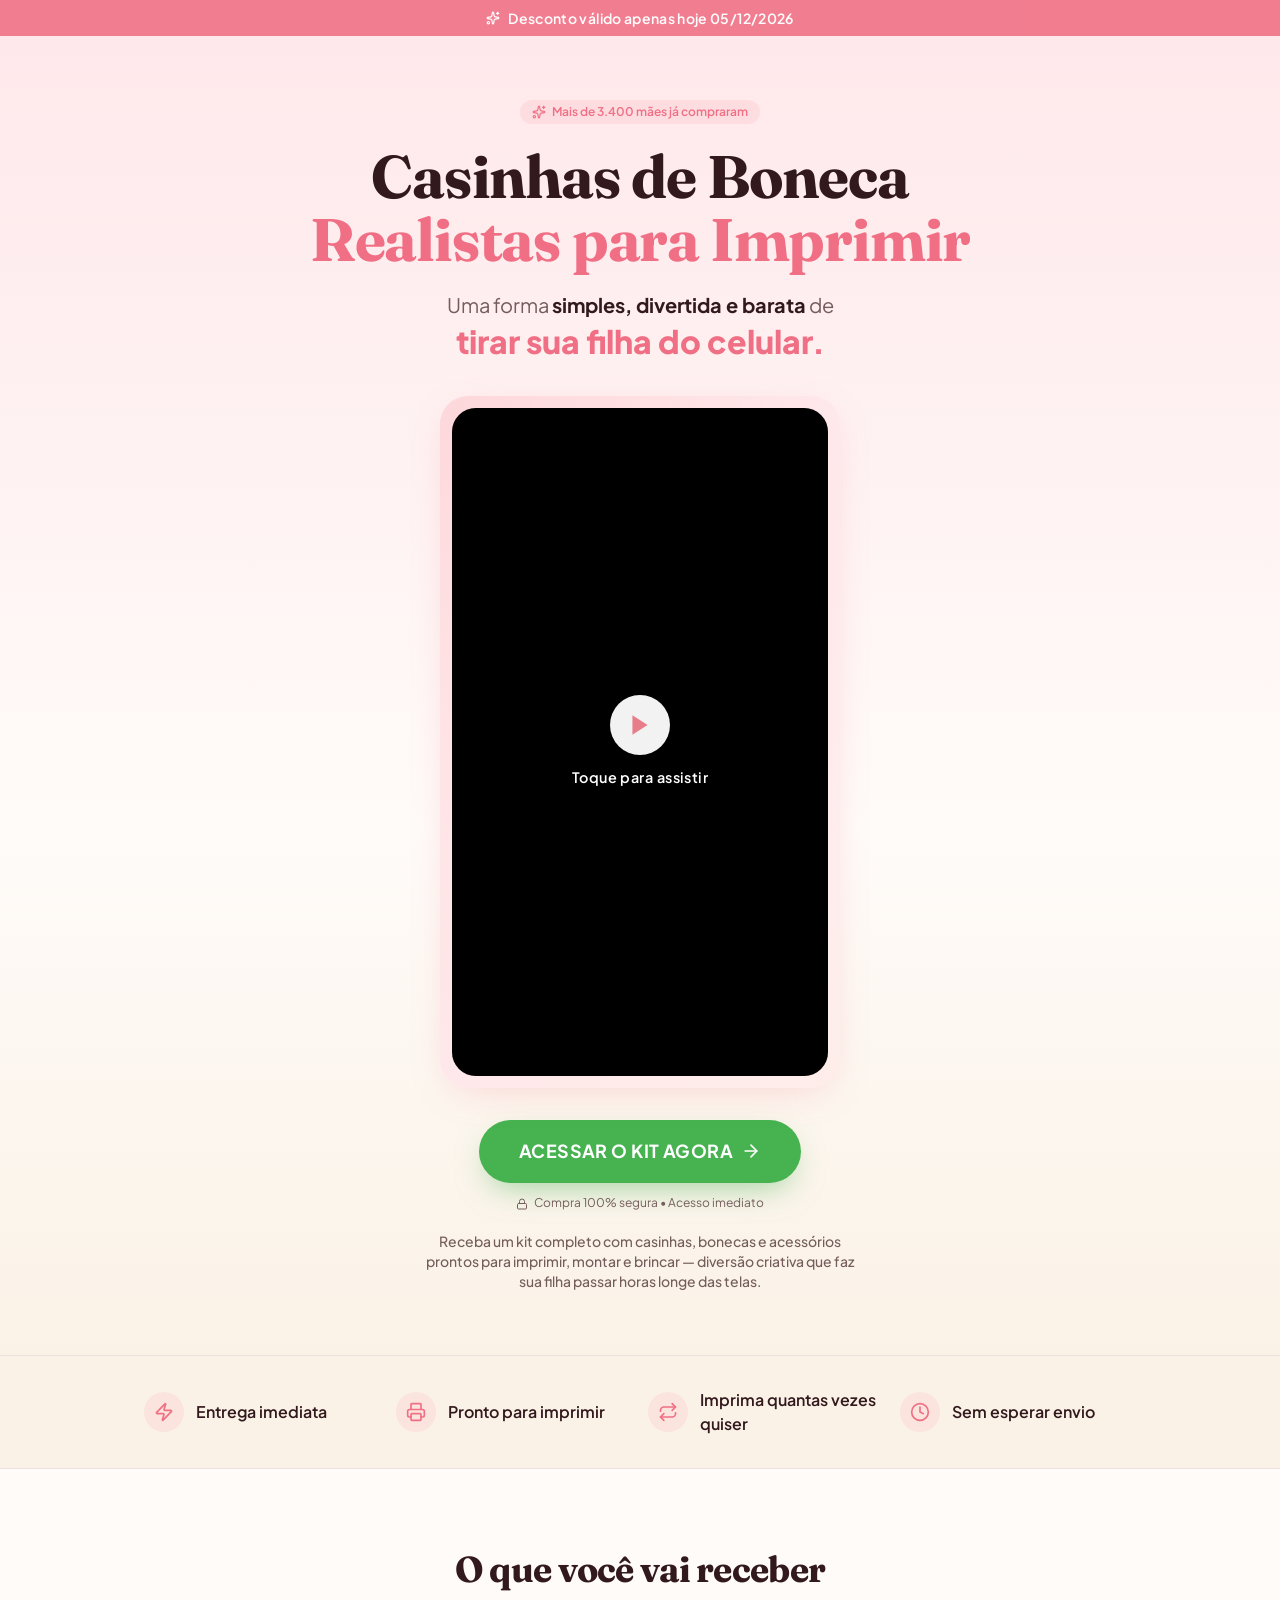
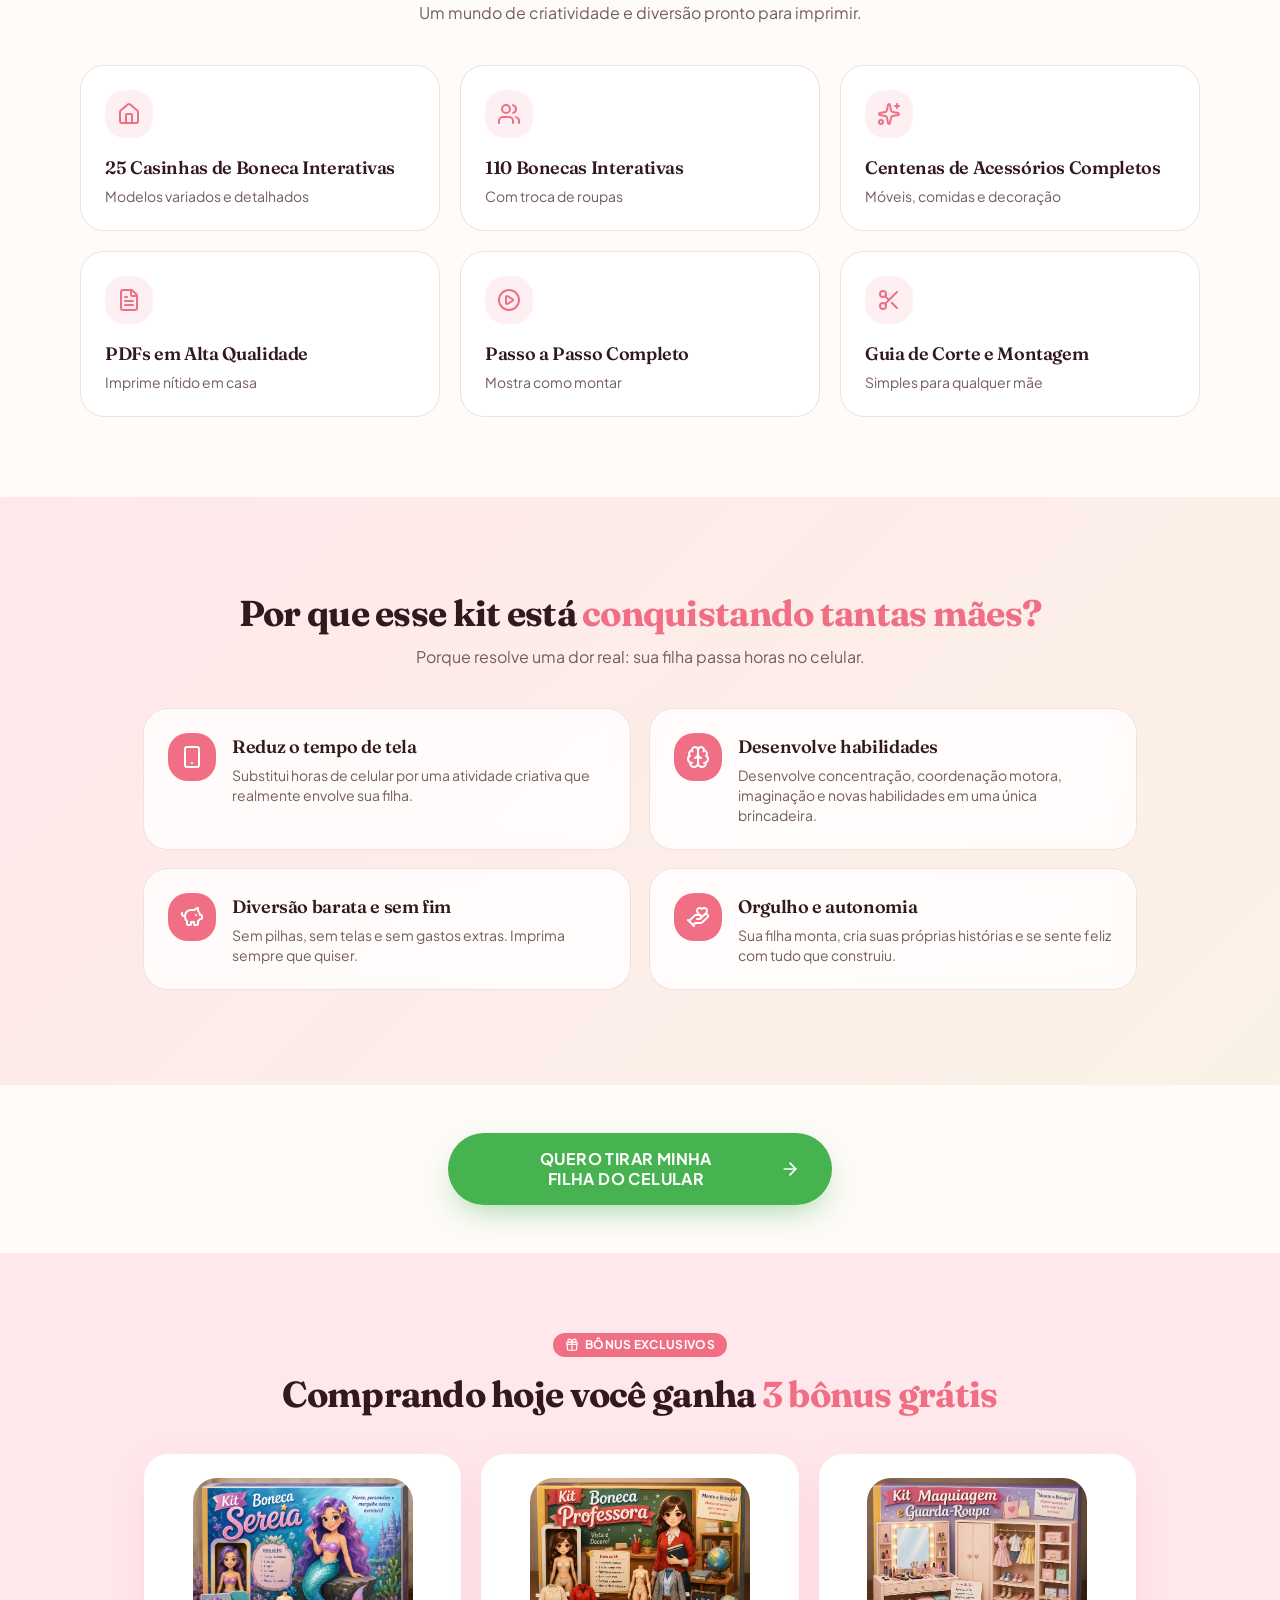
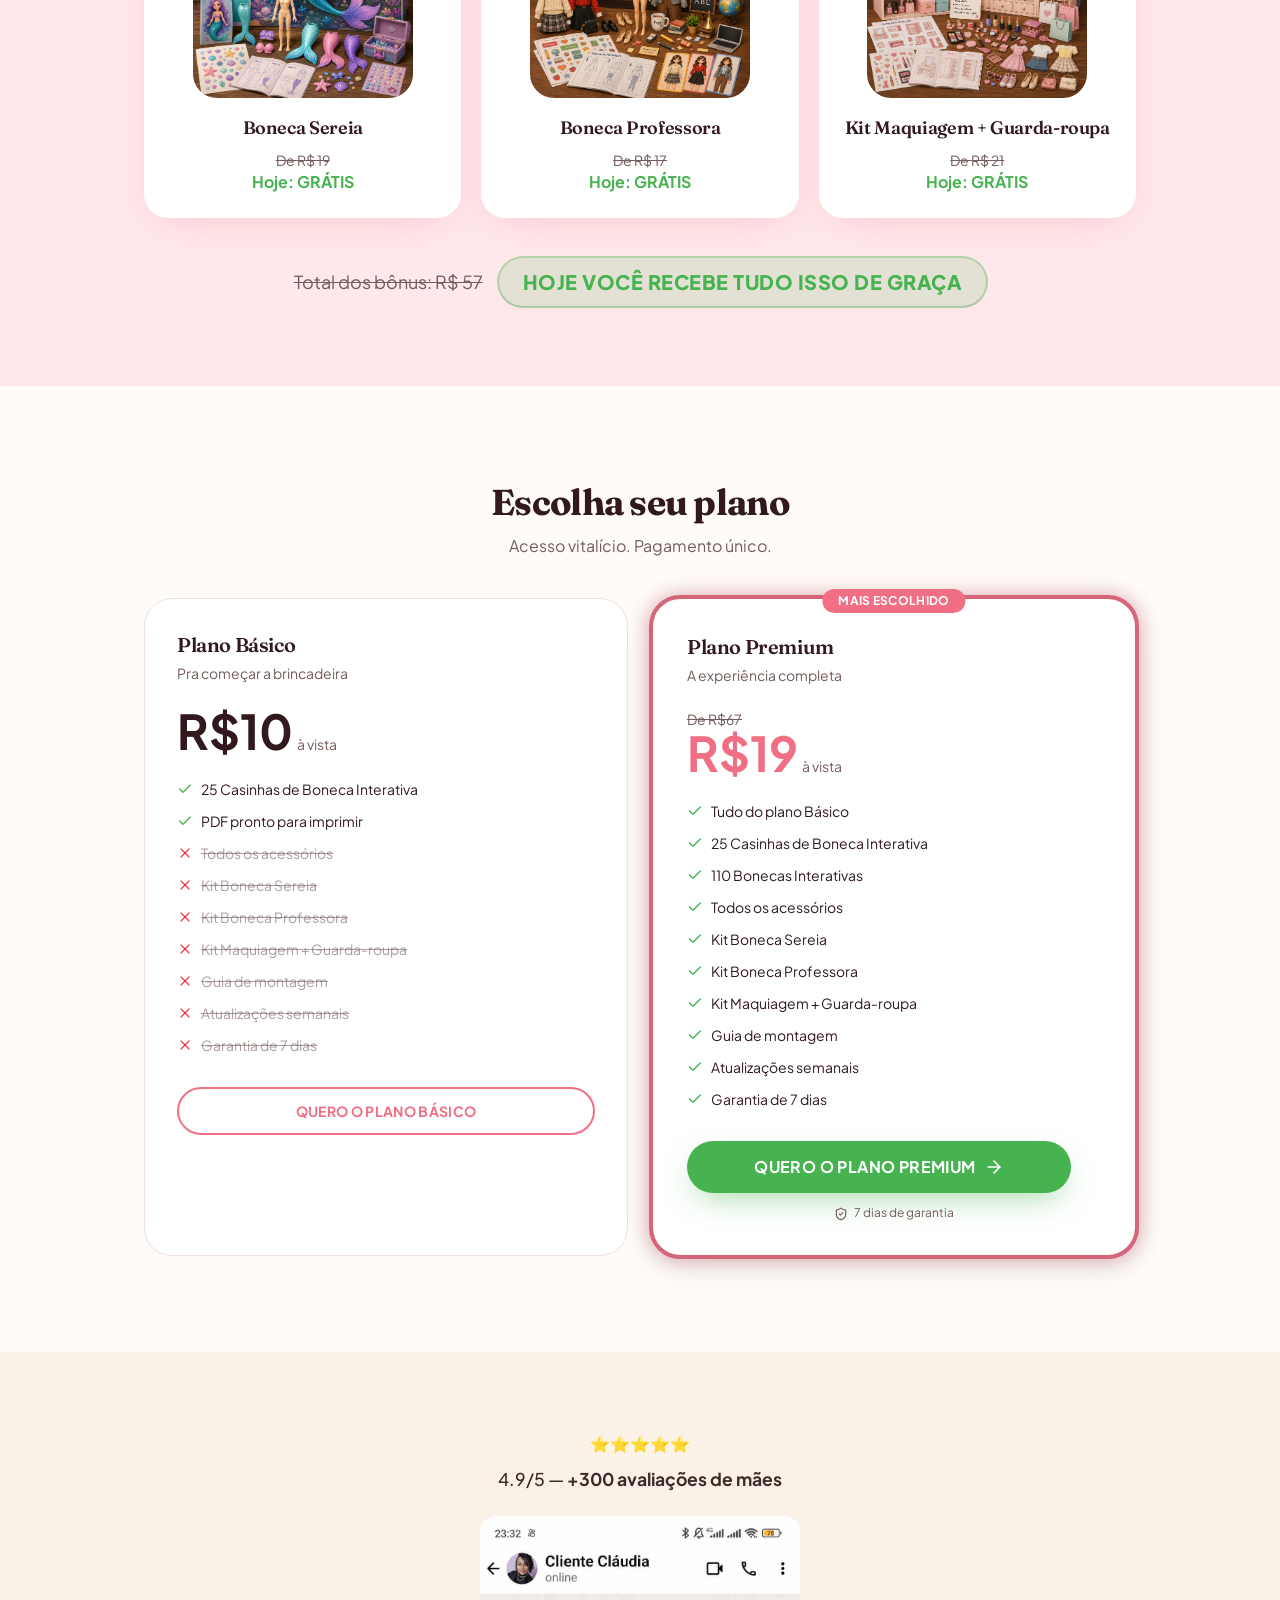
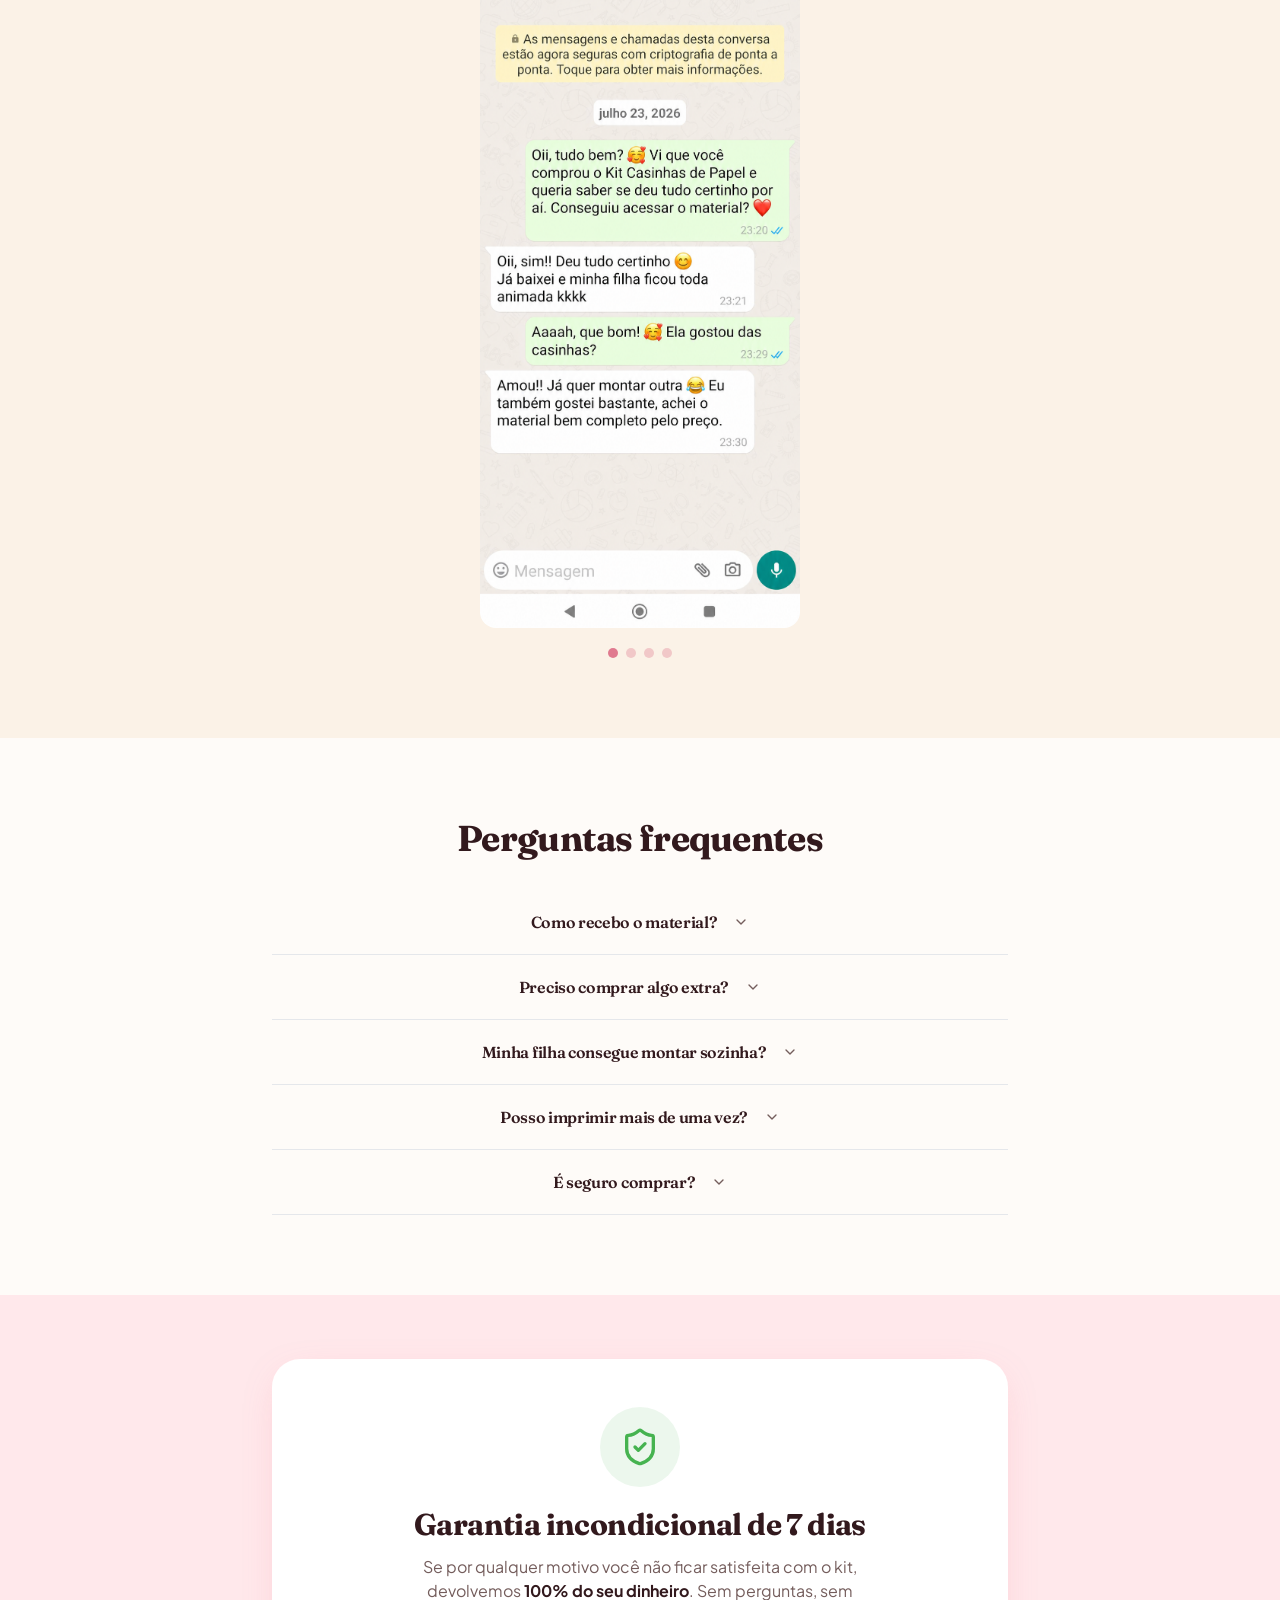
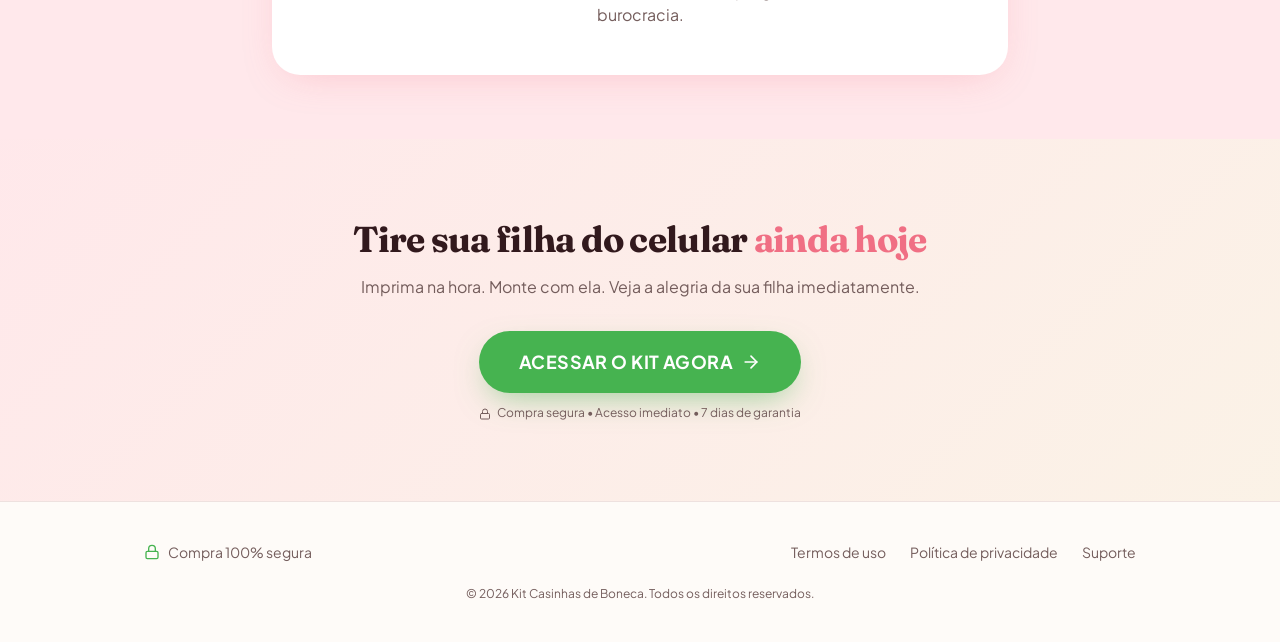
==== commit 8f5205a5: "Update index and add new screenshot asset Replit-Commit-Author: Agent" ====
--- a/index.html
+++ b/index.html
@@ -54,7 +54,7 @@
   font-size: 0.9rem !important;
   line-height: 1.6 !important;
 }
-</style><script>if(history.scrollRestoration){history.scrollRestoration='manual';}window.scrollTo(0,0);document.addEventListener('DOMContentLoaded',function(){window.scrollTo(0,0);});</script></head><body><!--$--><div class="min-h-screen bg-background text-foreground"><div class="sticky top-0 z-50 bg-primary/90 text-primary-foreground text-xs sm:text-sm"><div class="mx-auto flex max-w-6xl items-center justify-center gap-2 px-3 py-2"><svg xmlns="http://www.w3.org/2000/svg" width="24" height="24" viewBox="0 0 24 24" fill="none" stroke="currentColor" stroke-width="2" stroke-linecap="round" stroke-linejoin="round" class="lucide lucide-sparkles h-3.5 w-3.5 shrink-0" aria-hidden="true"><path d="M11.017 2.814a1 1 0 0 1 1.966 0l1.051 5.558a2 2 0 0 0 1.594 1.594l5.558 1.051a1 1 0 0 1 0 1.966l-5.558 1.051a2 2 0 0 0-1.594 1.594l-1.051 5.558a1 1 0 0 1-1.966 0l-1.051-5.558a2 2 0 0 0-1.594-1.594l-5.558-1.051a1 1 0 0 1 0-1.966l5.558-1.051a2 2 0 0 0 1.594-1.594z"></path><path d="M20 2v4"></path><path d="M22 4h-4"></path><circle cx="4" cy="20" r="2"></circle></svg><span class="font-semibold tracking-wide animate-in fade-in slide-in-from-bottom-1 duration-500"><span id="banner-date">Desconto válido apenas hoje</span></span><script>var d=new Date();var meses=["janeiro","fevereiro","março","abril","maio","junho","julho","agosto","setembro","outubro","novembro","dezembro"];var dd=String(d.getDate()).padStart(2,'0');var mm=String(d.getMonth()+1).padStart(2,'0');document.getElementById("banner-date").textContent="Desconto válido apenas hoje "+dd+"/"+mm+"/"+d.getFullYear();</script></div></div><div class="fixed bottom-4 left-4 z-50 transition-all duration-500 pointer-events-none translate-y-4 opacity-0" role="status" aria-live="polite"><div class="flex items-center gap-3 rounded-2xl bg-card/95 p-3 pr-8 shadow-soft ring-1 ring-border backdrop-blur max-w-[280px] relative"><span class="flex h-9 w-9 shrink-0 items-center justify-center rounded-full bg-primary/15 text-primary"><svg xmlns="http://www.w3.org/2000/svg" width="24" height="24" viewBox="0 0 24 24" fill="none" stroke="currentColor" stroke-width="2" stroke-linecap="round" stroke-linejoin="round" class="lucide lucide-shopping-bag h-4 w-4" aria-hidden="true"><path d="M16 10a4 4 0 0 1-8 0"></path><path d="M3.103 6.034h17.794"></path><path d="M3.4 5.467a2 2 0 0 0-.4 1.2V20a2 2 0 0 0 2 2h14a2 2 0 0 0 2-2V6.667a2 2 0 0 0-.4-1.2l-2-2.667A2 2 0 0 0 17 2H7a2 2 0 0 0-1.6.8z"></path></svg></span><p class="text-xs leading-snug"><strong class="font-semibold">Mariana C.</strong> acabou de adquirir o<!-- --> <span class="text-primary font-semibold">Plano <!-- -->Premium</span></p><button type="button" aria-label="Fechar" class="absolute right-1.5 top-1.5 rounded-full p-1 text-muted-foreground hover:text-foreground"><svg xmlns="http://www.w3.org/2000/svg" width="24" height="24" viewBox="0 0 24 24" fill="none" stroke="currentColor" stroke-width="2" stroke-linecap="round" stroke-linejoin="round" class="lucide lucide-x h-3 w-3" aria-hidden="true"><path d="M18 6 6 18"></path><path d="m6 6 12 12"></path></svg></button></div></div><section class="gradient-soft relative overflow-hidden"><div class="mx-auto max-w-5xl px-4 py-10 text-center sm:py-16"><span class="inline-flex items-center gap-1.5 rounded-full bg-primary/10 px-3 py-1 text-xs font-semibold text-primary"><svg xmlns="http://www.w3.org/2000/svg" width="24" height="24" viewBox="0 0 24 24" fill="none" stroke="currentColor" stroke-width="2" stroke-linecap="round" stroke-linejoin="round" class="lucide lucide-sparkles h-3.5 w-3.5" aria-hidden="true"><path d="M11.017 2.814a1 1 0 0 1 1.966 0l1.051 5.558a2 2 0 0 0 1.594 1.594l5.558 1.051a1 1 0 0 1 0 1.966l-5.558 1.051a2 2 0 0 0-1.594 1.594l-1.051 5.558a1 1 0 0 1-1.966 0l-1.051-5.558a2 2 0 0 0-1.594-1.594l-5.558-1.051a1 1 0 0 1 0-1.966l5.558-1.051a2 2 0 0 0 1.594-1.594z"></path><path d="M20 2v4"></path><path d="M22 4h-4"></path><circle cx="4" cy="20" r="2"></circle></svg> Mais de 3.400 mães já compraram</span><h1 class="mt-5 text-balance text-4xl font-bold leading-[1.05] sm:text-5xl md:text-6xl">Casinhas de Boneca <span class="text-primary">Realistas para Imprimir</span></h1><p class="mx-auto mt-5 max-w-2xl text-balance text-lg text-muted-foreground sm:text-xl">Uma forma <strong class="text-foreground">simples, divertida e barata</strong> de<br><span class="text-primary font-black" style="font-size:1.6em; white-space:nowrap;">tirar sua filha do celular.</span></p><div class="mx-auto mt-8 w-full max-w-[360px] sm:max-w-[400px]"><div class="relative rounded-3xl bg-gradient-to-br from-primary/20 via-blush to-accent/30 p-2 shadow-soft ring-1 ring-border sm:p-3"><div class="relative overflow-hidden rounded-2xl bg-black" style="aspect-ratio:9 / 16"><video id="hero-video" src="/videos/hero-video.mp4" playsinline preload="metadata" autoplay loop style="position:absolute;inset:0;width:100%;height:100%;object-fit:cover;cursor:pointer;" onclick="this.paused?this.play():this.pause()"></video><div id="hero-overlay" onclick="var v=document.getElementById('hero-video');v.play();document.getElementById('hero-overlay').style.display='none';" style="position:absolute;inset:0;display:flex;flex-direction:column;align-items:center;justify-content:center;cursor:pointer;background:rgba(0,0,0,0.35);gap:12px;"><div style="width:60px;height:60px;background:rgba(255,255,255,0.95);border-radius:50%;display:flex;align-items:center;justify-content:center;"><svg xmlns='http://www.w3.org/2000/svg' width='26' height='26' viewBox='0 0 24 24' fill='#e87d8a'><polygon points='5,3 19,12 5,21'/></svg></div><span style="color:#fff;font-size:0.9rem;font-weight:600;letter-spacing:0.03em;text-shadow:0 1px 4px rgba(0,0,0,0.5);">Toque para assistir</span></div><script>var _v=document.getElementById('hero-video');var _o=document.getElementById('hero-overlay');_v.addEventListener('play',function(){_o.style.display='none';});_v.addEventListener('pause',function(){_o.style.display='flex';});</script></div></div></div><div class="mt-8 flex flex-col items-center gap-3"><a href="#planos" class="group inline-flex w-full max-w-sm items-center justify-center gap-2 rounded-full bg-cta text-center font-bold uppercase tracking-wide text-cta-foreground shadow-cta transition-transform hover:scale-[1.02] active:scale-[0.99] animate-pulse-slow sm:w-auto px-6 py-4 text-base sm:px-10 sm:py-5 sm:text-lg"><span class="text-balance leading-tight">Acessar o kit agora</span><svg xmlns="http://www.w3.org/2000/svg" width="24" height="24" viewBox="0 0 24 24" fill="none" stroke="currentColor" stroke-width="2" stroke-linecap="round" stroke-linejoin="round" class="lucide lucide-arrow-right h-5 w-5 shrink-0 transition-transform group-hover:translate-x-1" aria-hidden="true"><path d="M5 12h14"></path><path d="m12 5 7 7-7 7"></path></svg></a><p class="text-xs text-muted-foreground"><svg xmlns="http://www.w3.org/2000/svg" width="24" height="24" viewBox="0 0 24 24" fill="none" stroke="currentColor" stroke-width="2" stroke-linecap="round" stroke-linejoin="round" class="lucide lucide-lock mr-1 inline h-3 w-3" aria-hidden="true"><rect width="18" height="11" x="3" y="11" rx="2" ry="2"></rect><path d="M7 11V7a5 5 0 0 1 10 0v4"></path></svg> Compra 100% segura • Acesso imediato</p><p class="mt-2 max-w-md text-center text-sm font-medium text-muted-foreground">Receba um kit completo com casinhas, bonecas e acessórios prontos para imprimir, montar e brincar  — diversão criativa que faz sua filha passar horas longe das telas.</p></div></div></section><section class="border-y border-border bg-cream"><div class="mx-auto grid max-w-5xl grid-cols-2 gap-4 px-4 py-8 md:grid-cols-4"><div class="flex items-center gap-3 text-left"><span class="flex h-10 w-10 shrink-0 items-center justify-center rounded-full bg-primary/10 text-primary"><svg xmlns="http://www.w3.org/2000/svg" width="24" height="24" viewBox="0 0 24 24" fill="none" stroke="currentColor" stroke-width="2" stroke-linecap="round" stroke-linejoin="round" class="lucide lucide-zap h-5 w-5" aria-hidden="true"><path d="M4 14a1 1 0 0 1-.78-1.63l9.9-10.2a.5.5 0 0 1 .86.46l-1.92 6.02A1 1 0 0 0 13 10h7a1 1 0 0 1 .78 1.63l-9.9 10.2a.5.5 0 0 1-.86-.46l1.92-6.02A1 1 0 0 0 11 14z"></path></svg></span><span class="text-sm font-semibold sm:text-base">Entrega imediata</span></div><div class="flex items-center gap-3 text-left"><span class="flex h-10 w-10 shrink-0 items-center justify-center rounded-full bg-primary/10 text-primary"><svg xmlns="http://www.w3.org/2000/svg" width="24" height="24" viewBox="0 0 24 24" fill="none" stroke="currentColor" stroke-width="2" stroke-linecap="round" stroke-linejoin="round" class="lucide lucide-printer h-5 w-5" aria-hidden="true"><path d="M6 18H4a2 2 0 0 1-2-2v-5a2 2 0 0 1 2-2h16a2 2 0 0 1 2 2v5a2 2 0 0 1-2 2h-2"></path><path d="M6 9V3a1 1 0 0 1 1-1h10a1 1 0 0 1 1 1v6"></path><rect x="6" y="14" width="12" height="8" rx="1"></rect></svg></span><span class="text-sm font-semibold sm:text-base">Pronto para imprimir</span></div><div class="flex items-center gap-3 text-left"><span class="flex h-10 w-10 shrink-0 items-center justify-center rounded-full bg-primary/10 text-primary"><svg xmlns="http://www.w3.org/2000/svg" width="24" height="24" viewBox="0 0 24 24" fill="none" stroke="currentColor" stroke-width="2" stroke-linecap="round" stroke-linejoin="round" class="lucide lucide-repeat h-5 w-5" aria-hidden="true"><path d="m17 2 4 4-4 4"></path><path d="M3 11v-1a4 4 0 0 1 4-4h14"></path><path d="m7 22-4-4 4-4"></path><path d="M21 13v1a4 4 0 0 1-4 4H3"></path></svg></span><span class="text-sm font-semibold sm:text-base">Imprima quantas vezes quiser</span></div><div class="flex items-center gap-3 text-left"><span class="flex h-10 w-10 shrink-0 items-center justify-center rounded-full bg-primary/10 text-primary"><svg xmlns="http://www.w3.org/2000/svg" width="24" height="24" viewBox="0 0 24 24" fill="none" stroke="currentColor" stroke-width="2" stroke-linecap="round" stroke-linejoin="round" class="lucide lucide-clock h-5 w-5" aria-hidden="true"><circle cx="12" cy="12" r="10"></circle><path d="M12 6v6l4 2"></path></svg></span><span class="text-sm font-semibold sm:text-base">Sem esperar envio</span></div></div></section><section class="bg-background py-16 sm:py-20"><div class="mx-auto max-w-6xl px-4"><div class="text-center"><h2 class="text-3xl font-bold sm:text-4xl">O que você vai receber</h2><p class="mx-auto mt-3 max-w-xl text-muted-foreground">Um mundo de criatividade e diversão pronto para imprimir.</p></div><div class="mt-10 grid gap-5 md:grid-cols-2 lg:grid-cols-3"><div class="group rounded-2xl border border-border bg-card p-6 transition-all hover:-translate-y-1 hover:shadow-soft"><span class="flex h-12 w-12 items-center justify-center rounded-xl bg-primary/10 text-primary transition-colors group-hover:bg-primary group-hover:text-primary-foreground"><svg xmlns="http://www.w3.org/2000/svg" width="24" height="24" viewBox="0 0 24 24" fill="none" stroke="currentColor" stroke-width="2" stroke-linecap="round" stroke-linejoin="round" class="lucide lucide-house h-6 w-6" aria-hidden="true"><path d="M15 21v-8a1 1 0 0 0-1-1h-4a1 1 0 0 0-1 1v8"></path><path d="M3 10a2 2 0 0 1 .709-1.528l7-6a2 2 0 0 1 2.582 0l7 6A2 2 0 0 1 21 10v9a2 2 0 0 1-2 2H5a2 2 0 0 1-2-2z"></path></svg></span><h3 class="mt-4 text-lg font-semibold">25 Casinhas de Boneca Interativas</h3><p class="mt-1 text-sm text-muted-foreground">Modelos variados e detalhados</p></div><div class="group rounded-2xl border border-border bg-card p-6 transition-all hover:-translate-y-1 hover:shadow-soft"><span class="flex h-12 w-12 items-center justify-center rounded-xl bg-primary/10 text-primary transition-colors group-hover:bg-primary group-hover:text-primary-foreground"><svg xmlns="http://www.w3.org/2000/svg" width="24" height="24" viewBox="0 0 24 24" fill="none" stroke="currentColor" stroke-width="2" stroke-linecap="round" stroke-linejoin="round" class="lucide lucide-users h-6 w-6" aria-hidden="true"><path d="M16 21v-2a4 4 0 0 0-4-4H6a4 4 0 0 0-4 4v2"></path><path d="M16 3.128a4 4 0 0 1 0 7.744"></path><path d="M22 21v-2a4 4 0 0 0-3-3.87"></path><circle cx="9" cy="7" r="4"></circle></svg></span><h3 class="mt-4 text-lg font-semibold">110 Bonecas Interativas</h3><p class="mt-1 text-sm text-muted-foreground">Com troca de roupas</p></div><div class="group rounded-2xl border border-border bg-card p-6 transition-all hover:-translate-y-1 hover:shadow-soft"><span class="flex h-12 w-12 items-center justify-center rounded-xl bg-primary/10 text-primary transition-colors group-hover:bg-primary group-hover:text-primary-foreground"><svg xmlns="http://www.w3.org/2000/svg" width="24" height="24" viewBox="0 0 24 24" fill="none" stroke="currentColor" stroke-width="2" stroke-linecap="round" stroke-linejoin="round" class="lucide lucide-sparkles h-6 w-6" aria-hidden="true"><path d="M11.017 2.814a1 1 0 0 1 1.966 0l1.051 5.558a2 2 0 0 0 1.594 1.594l5.558 1.051a1 1 0 0 1 0 1.966l-5.558 1.051a2 2 0 0 0-1.594 1.594l-1.051 5.558a1 1 0 0 1-1.966 0l-1.051-5.558a2 2 0 0 0-1.594-1.594l-5.558-1.051a1 1 0 0 1 0-1.966l5.558-1.051a2 2 0 0 0 1.594-1.594z"></path><path d="M20 2v4"></path><path d="M22 4h-4"></path><circle cx="4" cy="20" r="2"></circle></svg></span><h3 class="mt-4 text-lg font-semibold">Centenas de Acessórios Completos</h3><p class="mt-1 text-sm text-muted-foreground">Móveis, comidas e decoração</p></div><div class="group rounded-2xl border border-border bg-card p-6 transition-all hover:-translate-y-1 hover:shadow-soft"><span class="flex h-12 w-12 items-center justify-center rounded-xl bg-primary/10 text-primary transition-colors group-hover:bg-primary group-hover:text-primary-foreground"><svg xmlns="http://www.w3.org/2000/svg" width="24" height="24" viewBox="0 0 24 24" fill="none" stroke="currentColor" stroke-width="2" stroke-linecap="round" stroke-linejoin="round" class="lucide lucide-file-text h-6 w-6" aria-hidden="true"><path d="M6 22a2 2 0 0 1-2-2V4a2 2 0 0 1 2-2h8a2.4 2.4 0 0 1 1.704.706l3.588 3.588A2.4 2.4 0 0 1 20 8v12a2 2 0 0 1-2 2z"></path><path d="M14 2v5a1 1 0 0 0 1 1h5"></path><path d="M10 9H8"></path><path d="M16 13H8"></path><path d="M16 17H8"></path></svg></span><h3 class="mt-4 text-lg font-semibold">PDFs em Alta Qualidade</h3><p class="mt-1 text-sm text-muted-foreground">Imprime nítido em casa</p></div><div class="group rounded-2xl border border-border bg-card p-6 transition-all hover:-translate-y-1 hover:shadow-soft"><span class="flex h-12 w-12 items-center justify-center rounded-xl bg-primary/10 text-primary transition-colors group-hover:bg-primary group-hover:text-primary-foreground"><svg xmlns="http://www.w3.org/2000/svg" width="24" height="24" viewBox="0 0 24 24" fill="none" stroke="currentColor" stroke-width="2" stroke-linecap="round" stroke-linejoin="round" class="lucide lucide-circle-play h-6 w-6" aria-hidden="true"><path d="M9 9.003a1 1 0 0 1 1.517-.859l4.997 2.997a1 1 0 0 1 0 1.718l-4.997 2.997A1 1 0 0 1 9 14.996z"></path><circle cx="12" cy="12" r="10"></circle></svg></span><h3 class="mt-4 text-lg font-semibold">Passo a Passo Completo</h3><p class="mt-1 text-sm text-muted-foreground">Mostra como montar</p></div><div class="group rounded-2xl border border-border bg-card p-6 transition-all hover:-translate-y-1 hover:shadow-soft"><span class="flex h-12 w-12 items-center justify-center rounded-xl bg-primary/10 text-primary transition-colors group-hover:bg-primary group-hover:text-primary-foreground"><svg xmlns="http://www.w3.org/2000/svg" width="24" height="24" viewBox="0 0 24 24" fill="none" stroke="currentColor" stroke-width="2" stroke-linecap="round" stroke-linejoin="round" class="lucide lucide-scissors h-6 w-6" aria-hidden="true"><circle cx="6" cy="6" r="3"></circle><path d="M8.12 8.12 12 12"></path><path d="M20 4 8.12 15.88"></path><circle cx="6" cy="18" r="3"></circle><path d="M14.8 14.8 20 20"></path></svg></span><h3 class="mt-4 text-lg font-semibold">Guia de Corte e Montagem</h3><p class="mt-1 text-sm text-muted-foreground">Simples para qualquer mãe</p></div></div></div></section><section class="gradient-warm py-16 sm:py-24"><div class="mx-auto max-w-5xl px-4"><div class="text-center"><h2 class="text-3xl font-bold sm:text-4xl">Por que esse kit está <span class="text-primary">conquistando tantas mães?</span></h2><p class="mx-auto mt-3 max-w-xl text-muted-foreground">Porque resolve uma dor real: sua filha passa horas no celular.</p></div><div class="mt-10 grid gap-5 md:grid-cols-2"><div class="rounded-2xl bg-card/80 p-6 backdrop-blur ring-1 ring-border"><div class="flex items-start gap-4"><span class="flex h-12 w-12 shrink-0 items-center justify-center rounded-xl bg-primary text-primary-foreground"><svg xmlns="http://www.w3.org/2000/svg" width="24" height="24" viewBox="0 0 24 24" fill="none" stroke="currentColor" stroke-width="2" stroke-linecap="round" stroke-linejoin="round" class="lucide lucide-smartphone h-6 w-6" aria-hidden="true"><rect width="14" height="20" x="5" y="2" rx="2" ry="2"></rect><path d="M12 18h.01"></path></svg></span><div><h3 class="text-lg font-semibold">Reduz o tempo de tela</h3><p class="mt-1 text-sm text-muted-foreground">Substitui horas de celular por uma atividade criativa que realmente envolve sua filha.</p></div></div></div><div class="rounded-2xl bg-card/80 p-6 backdrop-blur ring-1 ring-border"><div class="flex items-start gap-4"><span class="flex h-12 w-12 shrink-0 items-center justify-center rounded-xl bg-primary text-primary-foreground"><svg xmlns="http://www.w3.org/2000/svg" width="24" height="24" viewBox="0 0 24 24" fill="none" stroke="currentColor" stroke-width="2" stroke-linecap="round" stroke-linejoin="round" class="lucide lucide-brain h-6 w-6" aria-hidden="true"><path d="M12 18V5"></path><path d="M15 13a4.17 4.17 0 0 1-3-4 4.17 4.17 0 0 1-3 4"></path><path d="M17.598 6.5A3 3 0 1 0 12 5a3 3 0 1 0-5.598 1.5"></path><path d="M17.997 5.125a4 4 0 0 1 2.526 5.77"></path><path d="M18 18a4 4 0 0 0 2-7.464"></path><path d="M19.967 17.483A4 4 0 1 1 12 18a4 4 0 1 1-7.967-.517"></path><path d="M6 18a4 4 0 0 1-2-7.464"></path><path d="M6.003 5.125a4 4 0 0 0-2.526 5.77"></path></svg></span><div><h3 class="text-lg font-semibold">Desenvolve habilidades</h3><p class="mt-1 text-sm text-muted-foreground">Desenvolve concentração, coordenação motora, imaginação e novas habilidades em uma única brincadeira.</p></div></div></div><div class="rounded-2xl bg-card/80 p-6 backdrop-blur ring-1 ring-border"><div class="flex items-start gap-4"><span class="flex h-12 w-12 shrink-0 items-center justify-center rounded-xl bg-primary text-primary-foreground"><svg xmlns="http://www.w3.org/2000/svg" width="24" height="24" viewBox="0 0 24 24" fill="none" stroke="currentColor" stroke-width="2" stroke-linecap="round" stroke-linejoin="round" class="lucide lucide-piggy-bank h-6 w-6" aria-hidden="true"><path d="M11 17h3v2a1 1 0 0 0 1 1h2a1 1 0 0 0 1-1v-3a3.16 3.16 0 0 0 2-2h1a1 1 0 0 0 1-1v-2a1 1 0 0 0-1-1h-1a5 5 0 0 0-2-4V3a4 4 0 0 0-3.2 1.6l-.3.4H11a6 6 0 0 0-6 6v1a5 5 0 0 0 2 4v3a1 1 0 0 0 1 1h2a1 1 0 0 0 1-1z"></path><path d="M16 10h.01"></path><path d="M2 8v1a2 2 0 0 0 2 2h1"></path></svg></span><div><h3 class="text-lg font-semibold">Diversão barata e sem fim</h3><p class="mt-1 text-sm text-muted-foreground">Sem pilhas, sem telas e sem gastos extras. Imprima sempre que quiser.</p></div></div></div><div class="rounded-2xl bg-card/80 p-6 backdrop-blur ring-1 ring-border"><div class="flex items-start gap-4"><span class="flex h-12 w-12 shrink-0 items-center justify-center rounded-xl bg-primary text-primary-foreground"><svg xmlns="http://www.w3.org/2000/svg" width="24" height="24" viewBox="0 0 24 24" fill="none" stroke="currentColor" stroke-width="2" stroke-linecap="round" stroke-linejoin="round" class="lucide lucide-hand-heart h-6 w-6" aria-hidden="true"><path d="M11 14h2a2 2 0 0 0 0-4h-3c-.6 0-1.1.2-1.4.6L3 16"></path><path d="m14.45 13.39 5.05-4.694C20.196 8 21 6.85 21 5.75a2.75 2.75 0 0 0-4.797-1.837.276.276 0 0 1-.406 0A2.75 2.75 0 0 0 11 5.75c0 1.2.802 2.248 1.5 2.946L16 11.95"></path><path d="m2 15 6 6"></path><path d="m7 20 1.6-1.4c.3-.4.8-.6 1.4-.6h4c1.1 0 2.1-.4 2.8-1.2l4.6-4.4a1 1 0 0 0-2.75-2.91"></path></svg></span><div><h3 class="text-lg font-semibold">Orgulho e autonomia</h3><p class="mt-1 text-sm text-muted-foreground">Sua filha monta, cria suas próprias histórias e se sente feliz com tudo que construiu.</p></div></div></div></div></div></section><section class="bg-background py-12"><div class="flex justify-center px-4"><a href="#planos" class="group inline-flex w-full max-w-sm items-center justify-center gap-2 rounded-full bg-cta text-center font-bold uppercase tracking-wide text-cta-foreground shadow-cta transition-transform hover:scale-[1.02] active:scale-[0.99] animate-pulse-slow sm:w-auto px-5 py-3.5 text-sm sm:px-8 sm:py-4 sm:text-base"><span class="text-balance leading-tight">Quero tirar minha filha do celular</span><svg xmlns="http://www.w3.org/2000/svg" width="24" height="24" viewBox="0 0 24 24" fill="none" stroke="currentColor" stroke-width="2" stroke-linecap="round" stroke-linejoin="round" class="lucide lucide-arrow-right h-5 w-5 shrink-0 transition-transform group-hover:translate-x-1" aria-hidden="true"><path d="M5 12h14"></path><path d="m12 5 7 7-7 7"></path></svg></a></div></section><section class="bg-blush py-16 sm:py-20"><div class="mx-auto max-w-5xl px-4 text-center"><span class="inline-flex items-center gap-1.5 rounded-full bg-primary px-3 py-1 text-xs font-bold uppercase tracking-wide text-primary-foreground"><svg xmlns="http://www.w3.org/2000/svg" width="24" height="24" viewBox="0 0 24 24" fill="none" stroke="currentColor" stroke-width="2" stroke-linecap="round" stroke-linejoin="round" class="lucide lucide-gift h-3.5 w-3.5" aria-hidden="true"><path d="M12 7v14"></path><path d="M20 11v8a2 2 0 0 1-2 2H6a2 2 0 0 1-2-2v-8"></path><path d="M7.5 7a1 1 0 0 1 0-5A4.8 8 0 0 1 12 7a4.8 8 0 0 1 4.5-5 1 1 0 0 1 0 5"></path><rect x="3" y="7" width="18" height="4" rx="1"></rect></svg> Bônus exclusivos</span><h2 class="mt-4 text-3xl font-bold sm:text-4xl">Comprando hoje você ganha <span class="text-primary">3 bônus grátis</span></h2><div class="mt-10 grid gap-5 md:grid-cols-3"><div class="rounded-2xl bg-card p-6 ring-1 ring-border shadow-soft"><div class="mx-auto aspect-square w-full max-w-[220px] overflow-hidden rounded-2xl bg-blush/60"><img src="images/bonus-sereia-nova.png" alt="Boneca Sereia" loading="lazy" class="h-full w-full object-contain"></div><h3 class="mt-4 text-lg font-semibold">Boneca Sereia</h3><p class="mt-2 text-sm text-muted-foreground line-through">De <!-- -->R$ 19</p><p class="text-base font-bold text-cta">Hoje: GRÁTIS</p></div><div class="rounded-2xl bg-card p-6 ring-1 ring-border shadow-soft"><div class="mx-auto aspect-square w-full max-w-[220px] overflow-hidden rounded-2xl bg-blush/60"><img src="images/bonus-professora-nova.png" alt="Boneca Professora" loading="lazy" class="h-full w-full object-contain"></div><h3 class="mt-4 text-lg font-semibold">Boneca Professora</h3><p class="mt-2 text-sm text-muted-foreground line-through">De <!-- -->R$ 17</p><p class="text-base font-bold text-cta">Hoje: GRÁTIS</p></div><div class="rounded-2xl bg-card p-6 ring-1 ring-border shadow-soft"><div class="mx-auto aspect-square w-full max-w-[220px] overflow-hidden rounded-2xl bg-blush/60"><img src="images/bonus-maquiagem-nova.png" alt="Kit Maquiagem + Guarda-roupa" loading="lazy" class="h-full w-full object-contain"></div><h3 class="mt-4 text-lg font-semibold">Kit Maquiagem + Guarda-roupa</h3><p class="mt-2 text-sm text-muted-foreground line-through">De <!-- -->R$ 21</p><p class="text-base font-bold text-cta">Hoje: GRÁTIS</p></div></div><div class="mt-10 flex flex-col items-center justify-center gap-3 sm:flex-row sm:gap-4"><span class="text-lg text-muted-foreground line-through">Total dos bônus: R$ 57</span><span class="inline-flex items-center justify-center rounded-full bg-cta/15 px-6 py-2.5 text-lg font-black uppercase tracking-wide text-cta ring-2 ring-cta/40 shadow-sm sm:text-xl">Hoje você recebe tudo isso de graça</span></div></div></section><section id="planos" class="bg-background py-16 sm:py-24"><div class="mx-auto max-w-5xl px-4"><div class="text-center"><h2 class="text-3xl font-bold sm:text-4xl">Escolha seu plano</h2><p class="mt-3 text-muted-foreground">Acesso vitalício. Pagamento único.</p></div><div class="mt-10 grid gap-6 md:grid-cols-2"><div class="flex flex-col rounded-3xl border border-border bg-card p-8"><h3 class="text-xl font-semibold">Plano Básico</h3><p class="mt-1 text-sm text-muted-foreground">Pra começar a brincadeira</p><div class="mt-6 flex items-baseline gap-1"><span class="text-5xl font-bold">R$10</span><span class="text-sm text-muted-foreground">à vista</span></div><ul class="mt-6 space-y-3 text-sm"><li class="flex items-start gap-2"><svg xmlns="http://www.w3.org/2000/svg" width="24" height="24" viewBox="0 0 24 24" fill="none" stroke="currentColor" stroke-width="2" stroke-linecap="round" stroke-linejoin="round" class="lucide lucide-check mt-0.5 h-4 w-4 shrink-0 text-cta" aria-hidden="true"><path d="M20 6 9 17l-5-5"></path></svg>25 Casinhas de Boneca Interativa</li><li class="flex items-start gap-2"><svg xmlns="http://www.w3.org/2000/svg" width="24" height="24" viewBox="0 0 24 24" fill="none" stroke="currentColor" stroke-width="2" stroke-linecap="round" stroke-linejoin="round" class="lucide lucide-check mt-0.5 h-4 w-4 shrink-0 text-cta" aria-hidden="true"><path d="M20 6 9 17l-5-5"></path></svg>PDF pronto para imprimir</li><li class="flex items-start gap-2 text-muted-foreground/60"><svg xmlns="http://www.w3.org/2000/svg" width="24" height="24" viewBox="0 0 24 24" fill="none" stroke="currentColor" stroke-width="2" stroke-linecap="round" stroke-linejoin="round" class="lucide lucide-x mt-0.5 h-4 w-4 shrink-0 text-destructive/70" aria-hidden="true"><path d="M18 6 6 18"></path><path d="m6 6 12 12"></path></svg><span class="line-through">Todos os acessórios</span></li><li class="flex items-start gap-2 text-muted-foreground/60"><svg xmlns="http://www.w3.org/2000/svg" width="24" height="24" viewBox="0 0 24 24" fill="none" stroke="currentColor" stroke-width="2" stroke-linecap="round" stroke-linejoin="round" class="lucide lucide-x mt-0.5 h-4 w-4 shrink-0 text-destructive/70" aria-hidden="true"><path d="M18 6 6 18"></path><path d="m6 6 12 12"></path></svg><span class="line-through">Kit Boneca Sereia</span></li><li class="flex items-start gap-2 text-muted-foreground/60"><svg xmlns="http://www.w3.org/2000/svg" width="24" height="24" viewBox="0 0 24 24" fill="none" stroke="currentColor" stroke-width="2" stroke-linecap="round" stroke-linejoin="round" class="lucide lucide-x mt-0.5 h-4 w-4 shrink-0 text-destructive/70" aria-hidden="true"><path d="M18 6 6 18"></path><path d="m6 6 12 12"></path></svg><span class="line-through">Kit Boneca Professora</span></li><li class="flex items-start gap-2 text-muted-foreground/60"><svg xmlns="http://www.w3.org/2000/svg" width="24" height="24" viewBox="0 0 24 24" fill="none" stroke="currentColor" stroke-width="2" stroke-linecap="round" stroke-linejoin="round" class="lucide lucide-x mt-0.5 h-4 w-4 shrink-0 text-destructive/70" aria-hidden="true"><path d="M18 6 6 18"></path><path d="m6 6 12 12"></path></svg><span class="line-through">Kit Maquiagem + Guarda-roupa</span></li><li class="flex items-start gap-2 text-muted-foreground/60"><svg xmlns="http://www.w3.org/2000/svg" width="24" height="24" viewBox="0 0 24 24" fill="none" stroke="currentColor" stroke-width="2" stroke-linecap="round" stroke-linejoin="round" class="lucide lucide-x mt-0.5 h-4 w-4 shrink-0 text-destructive/70" aria-hidden="true"><path d="M18 6 6 18"></path><path d="m6 6 12 12"></path></svg><span class="line-through">Guia de montagem</span></li><li class="flex items-start gap-2 text-muted-foreground/60"><svg xmlns="http://www.w3.org/2000/svg" width="24" height="24" viewBox="0 0 24 24" fill="none" stroke="currentColor" stroke-width="2" stroke-linecap="round" stroke-linejoin="round" class="lucide lucide-x mt-0.5 h-4 w-4 shrink-0 text-destructive/70" aria-hidden="true"><path d="M18 6 6 18"></path><path d="m6 6 12 12"></path></svg><span class="line-through">Atualizações semanais</span></li><li class="flex items-start gap-2 text-muted-foreground/60"><svg xmlns="http://www.w3.org/2000/svg" width="24" height="24" viewBox="0 0 24 24" fill="none" stroke="currentColor" stroke-width="2" stroke-linecap="round" stroke-linejoin="round" class="lucide lucide-x mt-0.5 h-4 w-4 shrink-0 text-destructive/70" aria-hidden="true"><path d="M18 6 6 18"></path><path d="m6 6 12 12"></path></svg><span class="line-through">Garantia de 7 dias</span></li></ul><button type="button" id="btn-plano-basico" class="mt-8 inline-flex items-center justify-center rounded-full border-2 border-primary px-6 py-3 text-sm font-bold uppercase tracking-wide text-primary transition-colors hover:bg-primary hover:text-primary-foreground">Quero o plano básico</button></div><div class="relative flex flex-col rounded-3xl bg-card p-8 shadow-soft" style="border:3px solid transparent; background-clip:padding-box; box-shadow:0 0 0 3px #d4667a, 0 0 18px 4px rgba(212,102,122,0.45), 0 8px 32px rgba(0,0,0,0.12);"><span class="absolute -top-3 left-1/2 -translate-x-1/2 rounded-full bg-primary px-4 py-1 text-xs font-bold uppercase tracking-wide text-primary-foreground">Mais escolhido</span><h3 class="text-xl font-semibold">Plano Premium</h3><p class="mt-1 text-sm text-muted-foreground">A experiência completa</p><div class="mt-6"><p class="text-sm text-muted-foreground line-through">De R$67</p><div class="flex items-baseline gap-1"><span class="text-5xl font-bold text-primary">R$19</span><span class="text-sm text-muted-foreground">à vista</span></div></div><ul class="mt-6 space-y-3 text-sm"><li class="flex items-start gap-2"><svg xmlns="http://www.w3.org/2000/svg" width="24" height="24" viewBox="0 0 24 24" fill="none" stroke="currentColor" stroke-width="2" stroke-linecap="round" stroke-linejoin="round" class="lucide lucide-check mt-0.5 h-4 w-4 shrink-0 text-cta" aria-hidden="true"><path d="M20 6 9 17l-5-5"></path></svg>Tudo do plano Básico</li><li class="flex items-start gap-2"><svg xmlns="http://www.w3.org/2000/svg" width="24" height="24" viewBox="0 0 24 24" fill="none" stroke="currentColor" stroke-width="2" stroke-linecap="round" stroke-linejoin="round" class="lucide lucide-check mt-0.5 h-4 w-4 shrink-0 text-cta" aria-hidden="true"><path d="M20 6 9 17l-5-5"></path></svg>25 Casinhas de Boneca Interativa</li><li class="flex items-start gap-2"><svg xmlns="http://www.w3.org/2000/svg" width="24" height="24" viewBox="0 0 24 24" fill="none" stroke="currentColor" stroke-width="2" stroke-linecap="round" stroke-linejoin="round" class="lucide lucide-check mt-0.5 h-4 w-4 shrink-0 text-cta" aria-hidden="true"><path d="M20 6 9 17l-5-5"></path></svg>110 Bonecas Interativas</li><li class="flex items-start gap-2"><svg xmlns="http://www.w3.org/2000/svg" width="24" height="24" viewBox="0 0 24 24" fill="none" stroke="currentColor" stroke-width="2" stroke-linecap="round" stroke-linejoin="round" class="lucide lucide-check mt-0.5 h-4 w-4 shrink-0 text-cta" aria-hidden="true"><path d="M20 6 9 17l-5-5"></path></svg>Todos os acessórios</li><li class="flex items-start gap-2"><svg xmlns="http://www.w3.org/2000/svg" width="24" height="24" viewBox="0 0 24 24" fill="none" stroke="currentColor" stroke-width="2" stroke-linecap="round" stroke-linejoin="round" class="lucide lucide-check mt-0.5 h-4 w-4 shrink-0 text-cta" aria-hidden="true"><path d="M20 6 9 17l-5-5"></path></svg>Kit Boneca Sereia</li><li class="flex items-start gap-2"><svg xmlns="http://www.w3.org/2000/svg" width="24" height="24" viewBox="0 0 24 24" fill="none" stroke="currentColor" stroke-width="2" stroke-linecap="round" stroke-linejoin="round" class="lucide lucide-check mt-0.5 h-4 w-4 shrink-0 text-cta" aria-hidden="true"><path d="M20 6 9 17l-5-5"></path></svg>Kit Boneca Professora</li><li class="flex items-start gap-2"><svg xmlns="http://www.w3.org/2000/svg" width="24" height="24" viewBox="0 0 24 24" fill="none" stroke="currentColor" stroke-width="2" stroke-linecap="round" stroke-linejoin="round" class="lucide lucide-check mt-0.5 h-4 w-4 shrink-0 text-cta" aria-hidden="true"><path d="M20 6 9 17l-5-5"></path></svg>Kit Maquiagem + Guarda-roupa</li><li class="flex items-start gap-2"><svg xmlns="http://www.w3.org/2000/svg" width="24" height="24" viewBox="0 0 24 24" fill="none" stroke="currentColor" stroke-width="2" stroke-linecap="round" stroke-linejoin="round" class="lucide lucide-check mt-0.5 h-4 w-4 shrink-0 text-cta" aria-hidden="true"><path d="M20 6 9 17l-5-5"></path></svg>Guia de montagem</li><li class="flex items-start gap-2"><svg xmlns="http://www.w3.org/2000/svg" width="24" height="24" viewBox="0 0 24 24" fill="none" stroke="currentColor" stroke-width="2" stroke-linecap="round" stroke-linejoin="round" class="lucide lucide-check mt-0.5 h-4 w-4 shrink-0 text-cta" aria-hidden="true"><path d="M20 6 9 17l-5-5"></path></svg>Atualizações semanais</li><li class="flex items-start gap-2"><svg xmlns="http://www.w3.org/2000/svg" width="24" height="24" viewBox="0 0 24 24" fill="none" stroke="currentColor" stroke-width="2" stroke-linecap="round" stroke-linejoin="round" class="lucide lucide-check mt-0.5 h-4 w-4 shrink-0 text-cta" aria-hidden="true"><path d="M20 6 9 17l-5-5"></path></svg>Garantia de 7 dias</li></ul><a href="https://ggcheckout.app/checkout/v5/BQR63iCsM09Ld7y0G1CR" class="group inline-flex max-w-sm items-center justify-center gap-2 rounded-full bg-cta text-center font-bold uppercase tracking-wide text-cta-foreground shadow-cta transition-transform hover:scale-[1.02] active:scale-[0.99] animate-pulse-slow sm:w-auto px-5 py-3.5 text-sm sm:px-8 sm:py-4 sm:text-base mt-8 w-full"><span class="text-balance leading-tight">Quero o plano premium</span><svg xmlns="http://www.w3.org/2000/svg" width="24" height="24" viewBox="0 0 24 24" fill="none" stroke="currentColor" stroke-width="2" stroke-linecap="round" stroke-linejoin="round" class="lucide lucide-arrow-right h-5 w-5 shrink-0 transition-transform group-hover:translate-x-1" aria-hidden="true"><path d="M5 12h14"></path><path d="m12 5 7 7-7 7"></path></svg></a><p class="mt-3 text-center text-xs text-muted-foreground"><svg xmlns="http://www.w3.org/2000/svg" width="24" height="24" viewBox="0 0 24 24" fill="none" stroke="currentColor" stroke-width="2" stroke-linecap="round" stroke-linejoin="round" class="lucide lucide-shield-check mr-1 inline h-3.5 w-3.5" aria-hidden="true"><path d="M20 13c0 5-3.5 7.5-7.66 8.95a1 1 0 0 1-.67-.01C7.5 20.5 4 18 4 13V6a1 1 0 0 1 1-1c2 0 4.5-1.2 6.24-2.72a1.17 1.17 0 0 1 1.52 0C14.51 3.81 17 5 19 5a1 1 0 0 1 1 1z"></path><path d="m9 12 2 2 4-4"></path></svg> 7 dias de garantia</p></div></div></div></section><section class="bg-cream py-16 sm:py-20"><div class="mx-auto max-w-2xl px-4"><div class="text-center mb-10"><p class="text-sm font-semibold uppercase tracking-widest text-primary mb-2">Depoimentos</p><h2 class="font-display text-3xl font-bold text-foreground sm:text-4xl">4.9/5 — +300 avaliações de mães</h2></div>
+</style><script>if(history.scrollRestoration){history.scrollRestoration='manual';}window.scrollTo(0,0);document.addEventListener('DOMContentLoaded',function(){window.scrollTo(0,0);});</script></head><body><!--$--><div class="min-h-screen bg-background text-foreground"><div class="sticky top-0 z-50 bg-primary/90 text-primary-foreground text-xs sm:text-sm"><div class="mx-auto flex max-w-6xl items-center justify-center gap-2 px-3 py-2"><svg xmlns="http://www.w3.org/2000/svg" width="24" height="24" viewBox="0 0 24 24" fill="none" stroke="currentColor" stroke-width="2" stroke-linecap="round" stroke-linejoin="round" class="lucide lucide-sparkles h-3.5 w-3.5 shrink-0" aria-hidden="true"><path d="M11.017 2.814a1 1 0 0 1 1.966 0l1.051 5.558a2 2 0 0 0 1.594 1.594l5.558 1.051a1 1 0 0 1 0 1.966l-5.558 1.051a2 2 0 0 0-1.594 1.594l-1.051 5.558a1 1 0 0 1-1.966 0l-1.051-5.558a2 2 0 0 0-1.594-1.594l-5.558-1.051a1 1 0 0 1 0-1.966l5.558-1.051a2 2 0 0 0 1.594-1.594z"></path><path d="M20 2v4"></path><path d="M22 4h-4"></path><circle cx="4" cy="20" r="2"></circle></svg><span class="font-semibold tracking-wide animate-in fade-in slide-in-from-bottom-1 duration-500"><span id="banner-date">Desconto válido apenas hoje</span></span><script>var d=new Date();var meses=["janeiro","fevereiro","março","abril","maio","junho","julho","agosto","setembro","outubro","novembro","dezembro"];var dd=String(d.getDate()).padStart(2,'0');var mm=String(d.getMonth()+1).padStart(2,'0');document.getElementById("banner-date").textContent="Desconto válido apenas hoje "+dd+"/"+mm+"/"+d.getFullYear();</script></div></div><div class="fixed bottom-4 left-4 z-50 transition-all duration-500 pointer-events-none translate-y-4 opacity-0" role="status" aria-live="polite"><div class="flex items-center gap-3 rounded-2xl bg-card/95 p-3 pr-8 shadow-soft ring-1 ring-border backdrop-blur max-w-[280px] relative"><span class="flex h-9 w-9 shrink-0 items-center justify-center rounded-full bg-primary/15 text-primary"><svg xmlns="http://www.w3.org/2000/svg" width="24" height="24" viewBox="0 0 24 24" fill="none" stroke="currentColor" stroke-width="2" stroke-linecap="round" stroke-linejoin="round" class="lucide lucide-shopping-bag h-4 w-4" aria-hidden="true"><path d="M16 10a4 4 0 0 1-8 0"></path><path d="M3.103 6.034h17.794"></path><path d="M3.4 5.467a2 2 0 0 0-.4 1.2V20a2 2 0 0 0 2 2h14a2 2 0 0 0 2-2V6.667a2 2 0 0 0-.4-1.2l-2-2.667A2 2 0 0 0 17 2H7a2 2 0 0 0-1.6.8z"></path></svg></span><p class="text-xs leading-snug"><strong class="font-semibold">Mariana C.</strong> acabou de adquirir o<!-- --> <span class="text-primary font-semibold">Plano <!-- -->Premium</span></p><button type="button" aria-label="Fechar" class="absolute right-1.5 top-1.5 rounded-full p-1 text-muted-foreground hover:text-foreground"><svg xmlns="http://www.w3.org/2000/svg" width="24" height="24" viewBox="0 0 24 24" fill="none" stroke="currentColor" stroke-width="2" stroke-linecap="round" stroke-linejoin="round" class="lucide lucide-x h-3 w-3" aria-hidden="true"><path d="M18 6 6 18"></path><path d="m6 6 12 12"></path></svg></button></div></div><section class="gradient-soft relative overflow-hidden"><div class="mx-auto max-w-5xl px-4 py-10 text-center sm:py-16"><span class="inline-flex items-center gap-1.5 rounded-full bg-primary/10 px-3 py-1 text-xs font-semibold text-primary"><svg xmlns="http://www.w3.org/2000/svg" width="24" height="24" viewBox="0 0 24 24" fill="none" stroke="currentColor" stroke-width="2" stroke-linecap="round" stroke-linejoin="round" class="lucide lucide-sparkles h-3.5 w-3.5" aria-hidden="true"><path d="M11.017 2.814a1 1 0 0 1 1.966 0l1.051 5.558a2 2 0 0 0 1.594 1.594l5.558 1.051a1 1 0 0 1 0 1.966l-5.558 1.051a2 2 0 0 0-1.594 1.594l-1.051 5.558a1 1 0 0 1-1.966 0l-1.051-5.558a2 2 0 0 0-1.594-1.594l-5.558-1.051a1 1 0 0 1 0-1.966l5.558-1.051a2 2 0 0 0 1.594-1.594z"></path><path d="M20 2v4"></path><path d="M22 4h-4"></path><circle cx="4" cy="20" r="2"></circle></svg> Mais de 3.400 mães já compraram</span><h1 class="mt-5 text-balance text-4xl font-bold leading-[1.05] sm:text-5xl md:text-6xl">Casinhas de Boneca <span class="text-primary">Realistas para Imprimir</span></h1><p class="mx-auto mt-5 max-w-2xl text-balance text-lg text-muted-foreground sm:text-xl">Uma forma <strong class="text-foreground">simples, divertida e barata</strong> de<br><span class="text-primary font-black" style="font-size:1.6em; white-space:nowrap;">tirar sua filha do celular.</span></p><div class="mx-auto mt-8 w-full max-w-[360px] sm:max-w-[400px]"><div class="relative rounded-3xl bg-gradient-to-br from-primary/20 via-blush to-accent/30 p-2 shadow-soft ring-1 ring-border sm:p-3"><div class="relative overflow-hidden rounded-2xl bg-black" style="aspect-ratio:9 / 16"><video id="hero-video" src="/videos/hero-video.mp4" playsinline preload="metadata" autoplay loop style="position:absolute;inset:0;width:100%;height:100%;object-fit:cover;cursor:pointer;" onclick="this.paused?this.play():this.pause()"></video><div id="hero-overlay" onclick="var v=document.getElementById('hero-video');v.play();document.getElementById('hero-overlay').style.display='none';" style="position:absolute;inset:0;display:flex;flex-direction:column;align-items:center;justify-content:center;cursor:pointer;background:rgba(0,0,0,0.35);gap:12px;"><div style="width:60px;height:60px;background:rgba(255,255,255,0.95);border-radius:50%;display:flex;align-items:center;justify-content:center;"><svg xmlns='http://www.w3.org/2000/svg' width='26' height='26' viewBox='0 0 24 24' fill='#e87d8a'><polygon points='5,3 19,12 5,21'/></svg></div><span style="color:#fff;font-size:0.9rem;font-weight:600;letter-spacing:0.03em;text-shadow:0 1px 4px rgba(0,0,0,0.5);">Toque para assistir</span></div><script>var _v=document.getElementById('hero-video');var _o=document.getElementById('hero-overlay');_v.addEventListener('play',function(){_o.style.display='none';});_v.addEventListener('pause',function(){_o.style.display='flex';});</script></div></div></div><div class="mt-8 flex flex-col items-center gap-3"><a href="#planos" class="group inline-flex w-full max-w-sm items-center justify-center gap-2 rounded-full bg-cta text-center font-bold uppercase tracking-wide text-cta-foreground shadow-cta transition-transform hover:scale-[1.02] active:scale-[0.99] animate-pulse-slow sm:w-auto px-6 py-4 text-base sm:px-10 sm:py-5 sm:text-lg"><span class="text-balance leading-tight">Acessar o kit agora</span><svg xmlns="http://www.w3.org/2000/svg" width="24" height="24" viewBox="0 0 24 24" fill="none" stroke="currentColor" stroke-width="2" stroke-linecap="round" stroke-linejoin="round" class="lucide lucide-arrow-right h-5 w-5 shrink-0 transition-transform group-hover:translate-x-1" aria-hidden="true"><path d="M5 12h14"></path><path d="m12 5 7 7-7 7"></path></svg></a><p class="text-xs text-muted-foreground"><svg xmlns="http://www.w3.org/2000/svg" width="24" height="24" viewBox="0 0 24 24" fill="none" stroke="currentColor" stroke-width="2" stroke-linecap="round" stroke-linejoin="round" class="lucide lucide-lock mr-1 inline h-3 w-3" aria-hidden="true"><rect width="18" height="11" x="3" y="11" rx="2" ry="2"></rect><path d="M7 11V7a5 5 0 0 1 10 0v4"></path></svg> Compra 100% segura • Acesso imediato</p><p class="mt-2 max-w-md text-center text-sm font-medium text-muted-foreground">Receba um kit completo com casinhas, bonecas e acessórios prontos para imprimir, montar e brincar  — diversão criativa que faz sua filha passar horas longe das telas.</p></div></div></section><section class="border-y border-border bg-cream"><div class="mx-auto grid max-w-5xl grid-cols-2 gap-4 px-4 py-8 md:grid-cols-4"><div class="flex items-center gap-3 text-left"><span class="flex h-10 w-10 shrink-0 items-center justify-center rounded-full bg-primary/10 text-primary"><svg xmlns="http://www.w3.org/2000/svg" width="24" height="24" viewBox="0 0 24 24" fill="none" stroke="currentColor" stroke-width="2" stroke-linecap="round" stroke-linejoin="round" class="lucide lucide-zap h-5 w-5" aria-hidden="true"><path d="M4 14a1 1 0 0 1-.78-1.63l9.9-10.2a.5.5 0 0 1 .86.46l-1.92 6.02A1 1 0 0 0 13 10h7a1 1 0 0 1 .78 1.63l-9.9 10.2a.5.5 0 0 1-.86-.46l1.92-6.02A1 1 0 0 0 11 14z"></path></svg></span><span class="text-sm font-semibold sm:text-base">Entrega imediata</span></div><div class="flex items-center gap-3 text-left"><span class="flex h-10 w-10 shrink-0 items-center justify-center rounded-full bg-primary/10 text-primary"><svg xmlns="http://www.w3.org/2000/svg" width="24" height="24" viewBox="0 0 24 24" fill="none" stroke="currentColor" stroke-width="2" stroke-linecap="round" stroke-linejoin="round" class="lucide lucide-printer h-5 w-5" aria-hidden="true"><path d="M6 18H4a2 2 0 0 1-2-2v-5a2 2 0 0 1 2-2h16a2 2 0 0 1 2 2v5a2 2 0 0 1-2 2h-2"></path><path d="M6 9V3a1 1 0 0 1 1-1h10a1 1 0 0 1 1 1v6"></path><rect x="6" y="14" width="12" height="8" rx="1"></rect></svg></span><span class="text-sm font-semibold sm:text-base">Pronto para imprimir</span></div><div class="flex items-center gap-3 text-left"><span class="flex h-10 w-10 shrink-0 items-center justify-center rounded-full bg-primary/10 text-primary"><svg xmlns="http://www.w3.org/2000/svg" width="24" height="24" viewBox="0 0 24 24" fill="none" stroke="currentColor" stroke-width="2" stroke-linecap="round" stroke-linejoin="round" class="lucide lucide-repeat h-5 w-5" aria-hidden="true"><path d="m17 2 4 4-4 4"></path><path d="M3 11v-1a4 4 0 0 1 4-4h14"></path><path d="m7 22-4-4 4-4"></path><path d="M21 13v1a4 4 0 0 1-4 4H3"></path></svg></span><span class="text-sm font-semibold sm:text-base">Imprima quantas vezes quiser</span></div><div class="flex items-center gap-3 text-left"><span class="flex h-10 w-10 shrink-0 items-center justify-center rounded-full bg-primary/10 text-primary"><svg xmlns="http://www.w3.org/2000/svg" width="24" height="24" viewBox="0 0 24 24" fill="none" stroke="currentColor" stroke-width="2" stroke-linecap="round" stroke-linejoin="round" class="lucide lucide-clock h-5 w-5" aria-hidden="true"><circle cx="12" cy="12" r="10"></circle><path d="M12 6v6l4 2"></path></svg></span><span class="text-sm font-semibold sm:text-base">Sem esperar envio</span></div></div></section><section class="bg-background py-16 sm:py-20"><div class="mx-auto max-w-6xl px-4"><div class="text-center"><h2 class="text-3xl font-bold sm:text-4xl">O que você vai receber</h2><p class="mx-auto mt-3 max-w-xl text-muted-foreground">Um mundo de criatividade e diversão pronto para imprimir.</p></div><div class="mt-10 grid gap-5 md:grid-cols-2 lg:grid-cols-3"><div class="group rounded-2xl border border-border bg-card p-6 transition-all hover:-translate-y-1 hover:shadow-soft"><span class="flex h-12 w-12 items-center justify-center rounded-xl bg-primary/10 text-primary transition-colors group-hover:bg-primary group-hover:text-primary-foreground"><svg xmlns="http://www.w3.org/2000/svg" width="24" height="24" viewBox="0 0 24 24" fill="none" stroke="currentColor" stroke-width="2" stroke-linecap="round" stroke-linejoin="round" class="lucide lucide-house h-6 w-6" aria-hidden="true"><path d="M15 21v-8a1 1 0 0 0-1-1h-4a1 1 0 0 0-1 1v8"></path><path d="M3 10a2 2 0 0 1 .709-1.528l7-6a2 2 0 0 1 2.582 0l7 6A2 2 0 0 1 21 10v9a2 2 0 0 1-2 2H5a2 2 0 0 1-2-2z"></path></svg></span><h3 class="mt-4 text-lg font-semibold">25 Casinhas de Boneca Interativas</h3><p class="mt-1 text-sm text-muted-foreground">Modelos variados e detalhados</p></div><div class="group rounded-2xl border border-border bg-card p-6 transition-all hover:-translate-y-1 hover:shadow-soft"><span class="flex h-12 w-12 items-center justify-center rounded-xl bg-primary/10 text-primary transition-colors group-hover:bg-primary group-hover:text-primary-foreground"><svg xmlns="http://www.w3.org/2000/svg" width="24" height="24" viewBox="0 0 24 24" fill="none" stroke="currentColor" stroke-width="2" stroke-linecap="round" stroke-linejoin="round" class="lucide lucide-users h-6 w-6" aria-hidden="true"><path d="M16 21v-2a4 4 0 0 0-4-4H6a4 4 0 0 0-4 4v2"></path><path d="M16 3.128a4 4 0 0 1 0 7.744"></path><path d="M22 21v-2a4 4 0 0 0-3-3.87"></path><circle cx="9" cy="7" r="4"></circle></svg></span><h3 class="mt-4 text-lg font-semibold">110 Bonecas Interativas</h3><p class="mt-1 text-sm text-muted-foreground">Com troca de roupas</p></div><div class="group rounded-2xl border border-border bg-card p-6 transition-all hover:-translate-y-1 hover:shadow-soft"><span class="flex h-12 w-12 items-center justify-center rounded-xl bg-primary/10 text-primary transition-colors group-hover:bg-primary group-hover:text-primary-foreground"><svg xmlns="http://www.w3.org/2000/svg" width="24" height="24" viewBox="0 0 24 24" fill="none" stroke="currentColor" stroke-width="2" stroke-linecap="round" stroke-linejoin="round" class="lucide lucide-sparkles h-6 w-6" aria-hidden="true"><path d="M11.017 2.814a1 1 0 0 1 1.966 0l1.051 5.558a2 2 0 0 0 1.594 1.594l5.558 1.051a1 1 0 0 1 0 1.966l-5.558 1.051a2 2 0 0 0-1.594 1.594l-1.051 5.558a1 1 0 0 1-1.966 0l-1.051-5.558a2 2 0 0 0-1.594-1.594l-5.558-1.051a1 1 0 0 1 0-1.966l5.558-1.051a2 2 0 0 0 1.594-1.594z"></path><path d="M20 2v4"></path><path d="M22 4h-4"></path><circle cx="4" cy="20" r="2"></circle></svg></span><h3 class="mt-4 text-lg font-semibold">Centenas de Acessórios Completos</h3><p class="mt-1 text-sm text-muted-foreground">Móveis, comidas e decoração</p></div><div class="group rounded-2xl border border-border bg-card p-6 transition-all hover:-translate-y-1 hover:shadow-soft"><span class="flex h-12 w-12 items-center justify-center rounded-xl bg-primary/10 text-primary transition-colors group-hover:bg-primary group-hover:text-primary-foreground"><svg xmlns="http://www.w3.org/2000/svg" width="24" height="24" viewBox="0 0 24 24" fill="none" stroke="currentColor" stroke-width="2" stroke-linecap="round" stroke-linejoin="round" class="lucide lucide-file-text h-6 w-6" aria-hidden="true"><path d="M6 22a2 2 0 0 1-2-2V4a2 2 0 0 1 2-2h8a2.4 2.4 0 0 1 1.704.706l3.588 3.588A2.4 2.4 0 0 1 20 8v12a2 2 0 0 1-2 2z"></path><path d="M14 2v5a1 1 0 0 0 1 1h5"></path><path d="M10 9H8"></path><path d="M16 13H8"></path><path d="M16 17H8"></path></svg></span><h3 class="mt-4 text-lg font-semibold">PDFs em Alta Qualidade</h3><p class="mt-1 text-sm text-muted-foreground">Imprime nítido em casa</p></div><div class="group rounded-2xl border border-border bg-card p-6 transition-all hover:-translate-y-1 hover:shadow-soft"><span class="flex h-12 w-12 items-center justify-center rounded-xl bg-primary/10 text-primary transition-colors group-hover:bg-primary group-hover:text-primary-foreground"><svg xmlns="http://www.w3.org/2000/svg" width="24" height="24" viewBox="0 0 24 24" fill="none" stroke="currentColor" stroke-width="2" stroke-linecap="round" stroke-linejoin="round" class="lucide lucide-circle-play h-6 w-6" aria-hidden="true"><path d="M9 9.003a1 1 0 0 1 1.517-.859l4.997 2.997a1 1 0 0 1 0 1.718l-4.997 2.997A1 1 0 0 1 9 14.996z"></path><circle cx="12" cy="12" r="10"></circle></svg></span><h3 class="mt-4 text-lg font-semibold">Passo a Passo Completo</h3><p class="mt-1 text-sm text-muted-foreground">Mostra como montar</p></div><div class="group rounded-2xl border border-border bg-card p-6 transition-all hover:-translate-y-1 hover:shadow-soft"><span class="flex h-12 w-12 items-center justify-center rounded-xl bg-primary/10 text-primary transition-colors group-hover:bg-primary group-hover:text-primary-foreground"><svg xmlns="http://www.w3.org/2000/svg" width="24" height="24" viewBox="0 0 24 24" fill="none" stroke="currentColor" stroke-width="2" stroke-linecap="round" stroke-linejoin="round" class="lucide lucide-scissors h-6 w-6" aria-hidden="true"><circle cx="6" cy="6" r="3"></circle><path d="M8.12 8.12 12 12"></path><path d="M20 4 8.12 15.88"></path><circle cx="6" cy="18" r="3"></circle><path d="M14.8 14.8 20 20"></path></svg></span><h3 class="mt-4 text-lg font-semibold">Guia de Corte e Montagem</h3><p class="mt-1 text-sm text-muted-foreground">Simples para qualquer mãe</p></div></div></div></section><section class="gradient-warm py-16 sm:py-24"><div class="mx-auto max-w-5xl px-4"><div class="text-center"><h2 class="text-3xl font-bold sm:text-4xl">Por que esse kit está <span class="text-primary">conquistando tantas mães?</span></h2><p class="mx-auto mt-3 max-w-xl text-muted-foreground">Porque resolve uma dor real: sua filha passa horas no celular.</p></div><div class="mt-10 grid gap-5 md:grid-cols-2"><div class="rounded-2xl bg-card/80 p-6 backdrop-blur ring-1 ring-border"><div class="flex items-start gap-4"><span class="flex h-12 w-12 shrink-0 items-center justify-center rounded-xl bg-primary text-primary-foreground"><svg xmlns="http://www.w3.org/2000/svg" width="24" height="24" viewBox="0 0 24 24" fill="none" stroke="currentColor" stroke-width="2" stroke-linecap="round" stroke-linejoin="round" class="lucide lucide-smartphone h-6 w-6" aria-hidden="true"><rect width="14" height="20" x="5" y="2" rx="2" ry="2"></rect><path d="M12 18h.01"></path></svg></span><div><h3 class="text-lg font-semibold">Reduz o tempo de tela</h3><p class="mt-1 text-sm text-muted-foreground">Substitui horas de celular por uma atividade criativa que realmente envolve sua filha.</p></div></div></div><div class="rounded-2xl bg-card/80 p-6 backdrop-blur ring-1 ring-border"><div class="flex items-start gap-4"><span class="flex h-12 w-12 shrink-0 items-center justify-center rounded-xl bg-primary text-primary-foreground"><svg xmlns="http://www.w3.org/2000/svg" width="24" height="24" viewBox="0 0 24 24" fill="none" stroke="currentColor" stroke-width="2" stroke-linecap="round" stroke-linejoin="round" class="lucide lucide-brain h-6 w-6" aria-hidden="true"><path d="M12 18V5"></path><path d="M15 13a4.17 4.17 0 0 1-3-4 4.17 4.17 0 0 1-3 4"></path><path d="M17.598 6.5A3 3 0 1 0 12 5a3 3 0 1 0-5.598 1.5"></path><path d="M17.997 5.125a4 4 0 0 1 2.526 5.77"></path><path d="M18 18a4 4 0 0 0 2-7.464"></path><path d="M19.967 17.483A4 4 0 1 1 12 18a4 4 0 1 1-7.967-.517"></path><path d="M6 18a4 4 0 0 1-2-7.464"></path><path d="M6.003 5.125a4 4 0 0 0-2.526 5.77"></path></svg></span><div><h3 class="text-lg font-semibold">Desenvolve habilidades</h3><p class="mt-1 text-sm text-muted-foreground">Desenvolve concentração, coordenação motora, imaginação e novas habilidades em uma única brincadeira.</p></div></div></div><div class="rounded-2xl bg-card/80 p-6 backdrop-blur ring-1 ring-border"><div class="flex items-start gap-4"><span class="flex h-12 w-12 shrink-0 items-center justify-center rounded-xl bg-primary text-primary-foreground"><svg xmlns="http://www.w3.org/2000/svg" width="24" height="24" viewBox="0 0 24 24" fill="none" stroke="currentColor" stroke-width="2" stroke-linecap="round" stroke-linejoin="round" class="lucide lucide-piggy-bank h-6 w-6" aria-hidden="true"><path d="M11 17h3v2a1 1 0 0 0 1 1h2a1 1 0 0 0 1-1v-3a3.16 3.16 0 0 0 2-2h1a1 1 0 0 0 1-1v-2a1 1 0 0 0-1-1h-1a5 5 0 0 0-2-4V3a4 4 0 0 0-3.2 1.6l-.3.4H11a6 6 0 0 0-6 6v1a5 5 0 0 0 2 4v3a1 1 0 0 0 1 1h2a1 1 0 0 0 1-1z"></path><path d="M16 10h.01"></path><path d="M2 8v1a2 2 0 0 0 2 2h1"></path></svg></span><div><h3 class="text-lg font-semibold">Diversão barata e sem fim</h3><p class="mt-1 text-sm text-muted-foreground">Sem pilhas, sem telas e sem gastos extras. Imprima sempre que quiser.</p></div></div></div><div class="rounded-2xl bg-card/80 p-6 backdrop-blur ring-1 ring-border"><div class="flex items-start gap-4"><span class="flex h-12 w-12 shrink-0 items-center justify-center rounded-xl bg-primary text-primary-foreground"><svg xmlns="http://www.w3.org/2000/svg" width="24" height="24" viewBox="0 0 24 24" fill="none" stroke="currentColor" stroke-width="2" stroke-linecap="round" stroke-linejoin="round" class="lucide lucide-hand-heart h-6 w-6" aria-hidden="true"><path d="M11 14h2a2 2 0 0 0 0-4h-3c-.6 0-1.1.2-1.4.6L3 16"></path><path d="m14.45 13.39 5.05-4.694C20.196 8 21 6.85 21 5.75a2.75 2.75 0 0 0-4.797-1.837.276.276 0 0 1-.406 0A2.75 2.75 0 0 0 11 5.75c0 1.2.802 2.248 1.5 2.946L16 11.95"></path><path d="m2 15 6 6"></path><path d="m7 20 1.6-1.4c.3-.4.8-.6 1.4-.6h4c1.1 0 2.1-.4 2.8-1.2l4.6-4.4a1 1 0 0 0-2.75-2.91"></path></svg></span><div><h3 class="text-lg font-semibold">Orgulho e autonomia</h3><p class="mt-1 text-sm text-muted-foreground">Sua filha monta, cria suas próprias histórias e se sente feliz com tudo que construiu.</p></div></div></div></div></div></section><section class="bg-background py-12"><div class="flex justify-center px-4"><a href="#planos" class="group inline-flex w-full max-w-sm items-center justify-center gap-2 rounded-full bg-cta text-center font-bold uppercase tracking-wide text-cta-foreground shadow-cta transition-transform hover:scale-[1.02] active:scale-[0.99] animate-pulse-slow sm:w-auto px-5 py-3.5 text-sm sm:px-8 sm:py-4 sm:text-base"><span class="text-balance leading-tight">Quero tirar minha filha do celular</span><svg xmlns="http://www.w3.org/2000/svg" width="24" height="24" viewBox="0 0 24 24" fill="none" stroke="currentColor" stroke-width="2" stroke-linecap="round" stroke-linejoin="round" class="lucide lucide-arrow-right h-5 w-5 shrink-0 transition-transform group-hover:translate-x-1" aria-hidden="true"><path d="M5 12h14"></path><path d="m12 5 7 7-7 7"></path></svg></a></div></section><section class="bg-blush py-16 sm:py-20"><div class="mx-auto max-w-5xl px-4 text-center"><span class="inline-flex items-center gap-1.5 rounded-full bg-primary px-3 py-1 text-xs font-bold uppercase tracking-wide text-primary-foreground"><svg xmlns="http://www.w3.org/2000/svg" width="24" height="24" viewBox="0 0 24 24" fill="none" stroke="currentColor" stroke-width="2" stroke-linecap="round" stroke-linejoin="round" class="lucide lucide-gift h-3.5 w-3.5" aria-hidden="true"><path d="M12 7v14"></path><path d="M20 11v8a2 2 0 0 1-2 2H6a2 2 0 0 1-2-2v-8"></path><path d="M7.5 7a1 1 0 0 1 0-5A4.8 8 0 0 1 12 7a4.8 8 0 0 1 4.5-5 1 1 0 0 1 0 5"></path><rect x="3" y="7" width="18" height="4" rx="1"></rect></svg> Bônus exclusivos</span><h2 class="mt-4 text-3xl font-bold sm:text-4xl">Comprando hoje você ganha <span class="text-primary">3 bônus grátis</span></h2><div class="mt-10 grid gap-5 md:grid-cols-3"><div class="rounded-2xl bg-card p-6 ring-1 ring-border shadow-soft"><div class="mx-auto aspect-square w-full max-w-[220px] overflow-hidden rounded-2xl bg-blush/60"><img src="images/bonus-sereia-nova.png" alt="Boneca Sereia" loading="lazy" class="h-full w-full object-contain"></div><h3 class="mt-4 text-lg font-semibold">Boneca Sereia</h3><p class="mt-2 text-sm text-muted-foreground line-through">De <!-- -->R$ 19</p><p class="text-base font-bold text-cta">Hoje: GRÁTIS</p></div><div class="rounded-2xl bg-card p-6 ring-1 ring-border shadow-soft"><div class="mx-auto aspect-square w-full max-w-[220px] overflow-hidden rounded-2xl bg-blush/60"><img src="images/bonus-professora-nova.png" alt="Boneca Professora" loading="lazy" class="h-full w-full object-contain"></div><h3 class="mt-4 text-lg font-semibold">Boneca Professora</h3><p class="mt-2 text-sm text-muted-foreground line-through">De <!-- -->R$ 17</p><p class="text-base font-bold text-cta">Hoje: GRÁTIS</p></div><div class="rounded-2xl bg-card p-6 ring-1 ring-border shadow-soft"><div class="mx-auto aspect-square w-full max-w-[220px] overflow-hidden rounded-2xl bg-blush/60"><img src="images/bonus-maquiagem-nova.png" alt="Kit Maquiagem + Guarda-roupa" loading="lazy" class="h-full w-full object-contain"></div><h3 class="mt-4 text-lg font-semibold">Kit Maquiagem + Guarda-roupa</h3><p class="mt-2 text-sm text-muted-foreground line-through">De <!-- -->R$ 21</p><p class="text-base font-bold text-cta">Hoje: GRÁTIS</p></div></div><div class="mt-10 flex flex-col items-center justify-center gap-3 sm:flex-row sm:gap-4"><span class="text-lg text-muted-foreground line-through">Total dos bônus: R$ 57</span><span class="inline-flex items-center justify-center rounded-full bg-cta/15 px-6 py-2.5 text-lg font-black uppercase tracking-wide text-cta ring-2 ring-cta/40 shadow-sm sm:text-xl">Hoje você recebe tudo isso de graça</span></div></div></section><section id="planos" class="bg-background py-16 sm:py-24"><div class="mx-auto max-w-5xl px-4"><div class="text-center"><h2 class="text-3xl font-bold sm:text-4xl">Escolha seu plano</h2><p class="mt-3 text-muted-foreground">Acesso vitalício. Pagamento único.</p></div><div class="mt-10 grid gap-6 md:grid-cols-2"><div class="flex flex-col rounded-3xl border border-border bg-card p-8"><h3 class="text-xl font-semibold">Plano Básico</h3><p class="mt-1 text-sm text-muted-foreground">Pra começar a brincadeira</p><div class="mt-6 flex items-baseline gap-1"><span class="text-5xl font-bold">R$10</span><span class="text-sm text-muted-foreground">à vista</span></div><ul class="mt-6 space-y-3 text-sm"><li class="flex items-start gap-2"><svg xmlns="http://www.w3.org/2000/svg" width="24" height="24" viewBox="0 0 24 24" fill="none" stroke="currentColor" stroke-width="2" stroke-linecap="round" stroke-linejoin="round" class="lucide lucide-check mt-0.5 h-4 w-4 shrink-0 text-cta" aria-hidden="true"><path d="M20 6 9 17l-5-5"></path></svg>25 Casinhas de Boneca Interativa</li><li class="flex items-start gap-2"><svg xmlns="http://www.w3.org/2000/svg" width="24" height="24" viewBox="0 0 24 24" fill="none" stroke="currentColor" stroke-width="2" stroke-linecap="round" stroke-linejoin="round" class="lucide lucide-check mt-0.5 h-4 w-4 shrink-0 text-cta" aria-hidden="true"><path d="M20 6 9 17l-5-5"></path></svg>PDF pronto para imprimir</li><li class="flex items-start gap-2 text-muted-foreground/60"><svg xmlns="http://www.w3.org/2000/svg" width="24" height="24" viewBox="0 0 24 24" fill="none" stroke="currentColor" stroke-width="2" stroke-linecap="round" stroke-linejoin="round" class="lucide lucide-x mt-0.5 h-4 w-4 shrink-0 text-destructive/70" aria-hidden="true"><path d="M18 6 6 18"></path><path d="m6 6 12 12"></path></svg><span class="line-through">Todos os acessórios</span></li><li class="flex items-start gap-2 text-muted-foreground/60"><svg xmlns="http://www.w3.org/2000/svg" width="24" height="24" viewBox="0 0 24 24" fill="none" stroke="currentColor" stroke-width="2" stroke-linecap="round" stroke-linejoin="round" class="lucide lucide-x mt-0.5 h-4 w-4 shrink-0 text-destructive/70" aria-hidden="true"><path d="M18 6 6 18"></path><path d="m6 6 12 12"></path></svg><span class="line-through">Kit Boneca Sereia</span></li><li class="flex items-start gap-2 text-muted-foreground/60"><svg xmlns="http://www.w3.org/2000/svg" width="24" height="24" viewBox="0 0 24 24" fill="none" stroke="currentColor" stroke-width="2" stroke-linecap="round" stroke-linejoin="round" class="lucide lucide-x mt-0.5 h-4 w-4 shrink-0 text-destructive/70" aria-hidden="true"><path d="M18 6 6 18"></path><path d="m6 6 12 12"></path></svg><span class="line-through">Kit Boneca Professora</span></li><li class="flex items-start gap-2 text-muted-foreground/60"><svg xmlns="http://www.w3.org/2000/svg" width="24" height="24" viewBox="0 0 24 24" fill="none" stroke="currentColor" stroke-width="2" stroke-linecap="round" stroke-linejoin="round" class="lucide lucide-x mt-0.5 h-4 w-4 shrink-0 text-destructive/70" aria-hidden="true"><path d="M18 6 6 18"></path><path d="m6 6 12 12"></path></svg><span class="line-through">Kit Maquiagem + Guarda-roupa</span></li><li class="flex items-start gap-2 text-muted-foreground/60"><svg xmlns="http://www.w3.org/2000/svg" width="24" height="24" viewBox="0 0 24 24" fill="none" stroke="currentColor" stroke-width="2" stroke-linecap="round" stroke-linejoin="round" class="lucide lucide-x mt-0.5 h-4 w-4 shrink-0 text-destructive/70" aria-hidden="true"><path d="M18 6 6 18"></path><path d="m6 6 12 12"></path></svg><span class="line-through">Guia de montagem</span></li><li class="flex items-start gap-2 text-muted-foreground/60"><svg xmlns="http://www.w3.org/2000/svg" width="24" height="24" viewBox="0 0 24 24" fill="none" stroke="currentColor" stroke-width="2" stroke-linecap="round" stroke-linejoin="round" class="lucide lucide-x mt-0.5 h-4 w-4 shrink-0 text-destructive/70" aria-hidden="true"><path d="M18 6 6 18"></path><path d="m6 6 12 12"></path></svg><span class="line-through">Atualizações semanais</span></li><li class="flex items-start gap-2 text-muted-foreground/60"><svg xmlns="http://www.w3.org/2000/svg" width="24" height="24" viewBox="0 0 24 24" fill="none" stroke="currentColor" stroke-width="2" stroke-linecap="round" stroke-linejoin="round" class="lucide lucide-x mt-0.5 h-4 w-4 shrink-0 text-destructive/70" aria-hidden="true"><path d="M18 6 6 18"></path><path d="m6 6 12 12"></path></svg><span class="line-through">Garantia de 7 dias</span></li></ul><button type="button" id="btn-plano-basico" class="mt-8 inline-flex items-center justify-center rounded-full border-2 border-primary px-6 py-3 text-sm font-bold uppercase tracking-wide text-primary transition-colors hover:bg-primary hover:text-primary-foreground">Quero o plano básico</button></div><div class="relative flex flex-col rounded-3xl bg-card p-8 shadow-soft" style="border:3px solid transparent; background-clip:padding-box; box-shadow:0 0 0 3px #d4667a, 0 0 18px 4px rgba(212,102,122,0.45), 0 8px 32px rgba(0,0,0,0.12);"><span class="absolute -top-3 left-1/2 -translate-x-1/2 rounded-full bg-primary px-4 py-1 text-xs font-bold uppercase tracking-wide text-primary-foreground">Mais escolhido</span><h3 class="text-xl font-semibold">Plano Premium</h3><p class="mt-1 text-sm text-muted-foreground">A experiência completa</p><div class="mt-6"><p class="text-sm text-muted-foreground line-through">De R$67</p><div class="flex items-baseline gap-1"><span class="text-5xl font-bold text-primary">R$19</span><span class="text-sm text-muted-foreground">à vista</span></div></div><ul class="mt-6 space-y-3 text-sm"><li class="flex items-start gap-2"><svg xmlns="http://www.w3.org/2000/svg" width="24" height="24" viewBox="0 0 24 24" fill="none" stroke="currentColor" stroke-width="2" stroke-linecap="round" stroke-linejoin="round" class="lucide lucide-check mt-0.5 h-4 w-4 shrink-0 text-cta" aria-hidden="true"><path d="M20 6 9 17l-5-5"></path></svg>Tudo do plano Básico</li><li class="flex items-start gap-2"><svg xmlns="http://www.w3.org/2000/svg" width="24" height="24" viewBox="0 0 24 24" fill="none" stroke="currentColor" stroke-width="2" stroke-linecap="round" stroke-linejoin="round" class="lucide lucide-check mt-0.5 h-4 w-4 shrink-0 text-cta" aria-hidden="true"><path d="M20 6 9 17l-5-5"></path></svg>25 Casinhas de Boneca Interativa</li><li class="flex items-start gap-2"><svg xmlns="http://www.w3.org/2000/svg" width="24" height="24" viewBox="0 0 24 24" fill="none" stroke="currentColor" stroke-width="2" stroke-linecap="round" stroke-linejoin="round" class="lucide lucide-check mt-0.5 h-4 w-4 shrink-0 text-cta" aria-hidden="true"><path d="M20 6 9 17l-5-5"></path></svg>110 Bonecas Interativas</li><li class="flex items-start gap-2"><svg xmlns="http://www.w3.org/2000/svg" width="24" height="24" viewBox="0 0 24 24" fill="none" stroke="currentColor" stroke-width="2" stroke-linecap="round" stroke-linejoin="round" class="lucide lucide-check mt-0.5 h-4 w-4 shrink-0 text-cta" aria-hidden="true"><path d="M20 6 9 17l-5-5"></path></svg>Todos os acessórios</li><li class="flex items-start gap-2"><svg xmlns="http://www.w3.org/2000/svg" width="24" height="24" viewBox="0 0 24 24" fill="none" stroke="currentColor" stroke-width="2" stroke-linecap="round" stroke-linejoin="round" class="lucide lucide-check mt-0.5 h-4 w-4 shrink-0 text-cta" aria-hidden="true"><path d="M20 6 9 17l-5-5"></path></svg>Kit Boneca Sereia</li><li class="flex items-start gap-2"><svg xmlns="http://www.w3.org/2000/svg" width="24" height="24" viewBox="0 0 24 24" fill="none" stroke="currentColor" stroke-width="2" stroke-linecap="round" stroke-linejoin="round" class="lucide lucide-check mt-0.5 h-4 w-4 shrink-0 text-cta" aria-hidden="true"><path d="M20 6 9 17l-5-5"></path></svg>Kit Boneca Professora</li><li class="flex items-start gap-2"><svg xmlns="http://www.w3.org/2000/svg" width="24" height="24" viewBox="0 0 24 24" fill="none" stroke="currentColor" stroke-width="2" stroke-linecap="round" stroke-linejoin="round" class="lucide lucide-check mt-0.5 h-4 w-4 shrink-0 text-cta" aria-hidden="true"><path d="M20 6 9 17l-5-5"></path></svg>Kit Maquiagem + Guarda-roupa</li><li class="flex items-start gap-2"><svg xmlns="http://www.w3.org/2000/svg" width="24" height="24" viewBox="0 0 24 24" fill="none" stroke="currentColor" stroke-width="2" stroke-linecap="round" stroke-linejoin="round" class="lucide lucide-check mt-0.5 h-4 w-4 shrink-0 text-cta" aria-hidden="true"><path d="M20 6 9 17l-5-5"></path></svg>Guia de montagem</li><li class="flex items-start gap-2"><svg xmlns="http://www.w3.org/2000/svg" width="24" height="24" viewBox="0 0 24 24" fill="none" stroke="currentColor" stroke-width="2" stroke-linecap="round" stroke-linejoin="round" class="lucide lucide-check mt-0.5 h-4 w-4 shrink-0 text-cta" aria-hidden="true"><path d="M20 6 9 17l-5-5"></path></svg>Atualizações semanais</li><li class="flex items-start gap-2"><svg xmlns="http://www.w3.org/2000/svg" width="24" height="24" viewBox="0 0 24 24" fill="none" stroke="currentColor" stroke-width="2" stroke-linecap="round" stroke-linejoin="round" class="lucide lucide-check mt-0.5 h-4 w-4 shrink-0 text-cta" aria-hidden="true"><path d="M20 6 9 17l-5-5"></path></svg>Garantia de 7 dias</li></ul><a href="https://ggcheckout.app/checkout/v5/BQR63iCsM09Ld7y0G1CR" class="group inline-flex max-w-sm items-center justify-center gap-2 rounded-full bg-cta text-center font-bold uppercase tracking-wide text-cta-foreground shadow-cta transition-transform hover:scale-[1.02] active:scale-[0.99] animate-pulse-slow sm:w-auto px-5 py-3.5 text-sm sm:px-8 sm:py-4 sm:text-base mt-8 w-full"><span class="text-balance leading-tight">Quero o plano premium</span><svg xmlns="http://www.w3.org/2000/svg" width="24" height="24" viewBox="0 0 24 24" fill="none" stroke="currentColor" stroke-width="2" stroke-linecap="round" stroke-linejoin="round" class="lucide lucide-arrow-right h-5 w-5 shrink-0 transition-transform group-hover:translate-x-1" aria-hidden="true"><path d="M5 12h14"></path><path d="m12 5 7 7-7 7"></path></svg></a><p class="mt-3 text-center text-xs text-muted-foreground"><svg xmlns="http://www.w3.org/2000/svg" width="24" height="24" viewBox="0 0 24 24" fill="none" stroke="currentColor" stroke-width="2" stroke-linecap="round" stroke-linejoin="round" class="lucide lucide-shield-check mr-1 inline h-3.5 w-3.5" aria-hidden="true"><path d="M20 13c0 5-3.5 7.5-7.66 8.95a1 1 0 0 1-.67-.01C7.5 20.5 4 18 4 13V6a1 1 0 0 1 1-1c2 0 4.5-1.2 6.24-2.72a1.17 1.17 0 0 1 1.52 0C14.51 3.81 17 5 19 5a1 1 0 0 1 1 1z"></path><path d="m9 12 2 2 4-4"></path></svg> 7 dias de garantia</p></div></div></div></section><section class="bg-cream py-16 sm:py-20"><div class="mx-auto max-w-2xl px-4"><div class="text-center mb-10"><div style="display:flex;justify-content:center;gap:4px;margin-bottom:10px;">&#11088;&#11088;&#11088;&#11088;&#11088;</div><p style="font-size:1.1rem;font-weight:500;color:#3d2a2a;margin:0;">4.9/5 — <strong>+300 avaliações de mães</strong></p></div>
 <div id="reviews-carousel" style="position:relative;width:100%;overflow:hidden;border-radius:16px;cursor:grab;">
   <div id="reviews-track" style="display:flex;width:400%;transition:transform 0.45s ease;will-change:transform;">
     <div style="width:25%;flex-shrink:0;display:flex;justify-content:center;padding-top:24px;"><img src="images/review-nova-1.png" alt="Avaliação 1" style="width:100%;max-width:320px;border-radius:16px;object-fit:contain;display:block;" loading="lazy"></div>
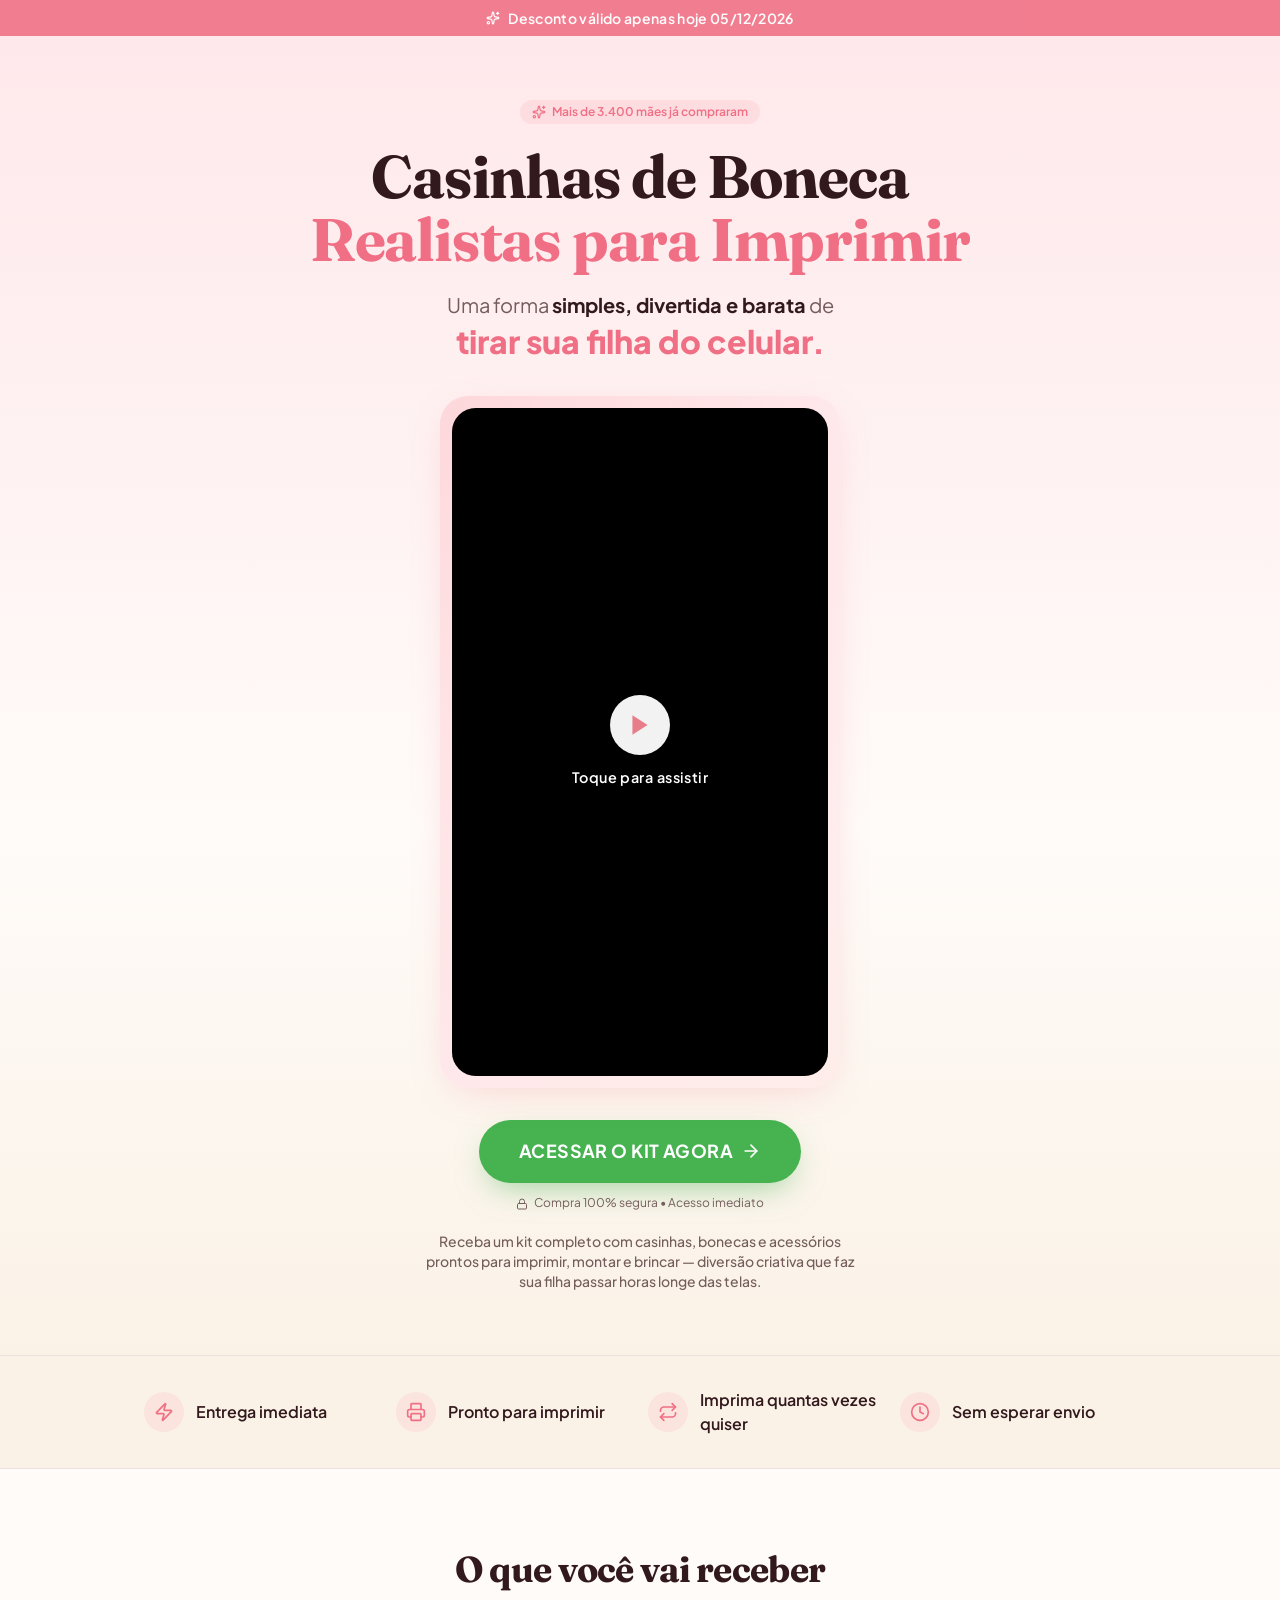
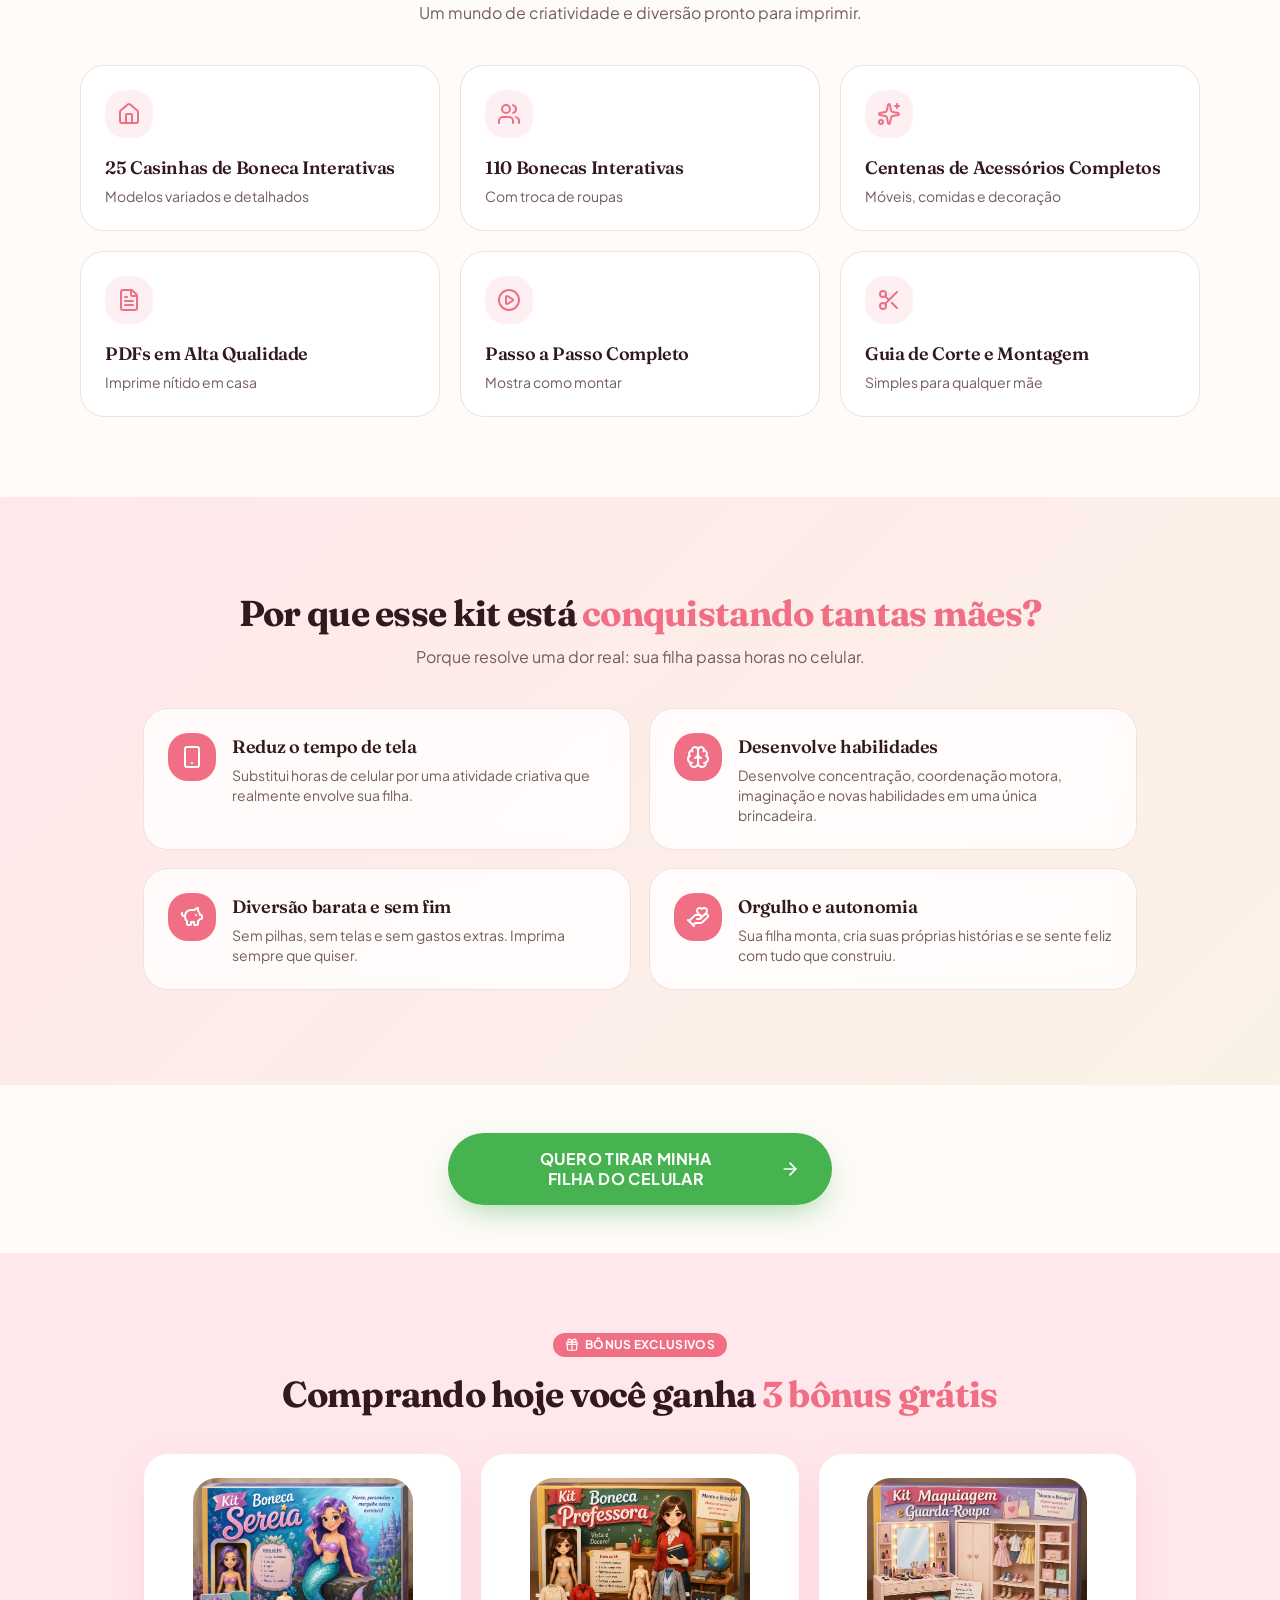
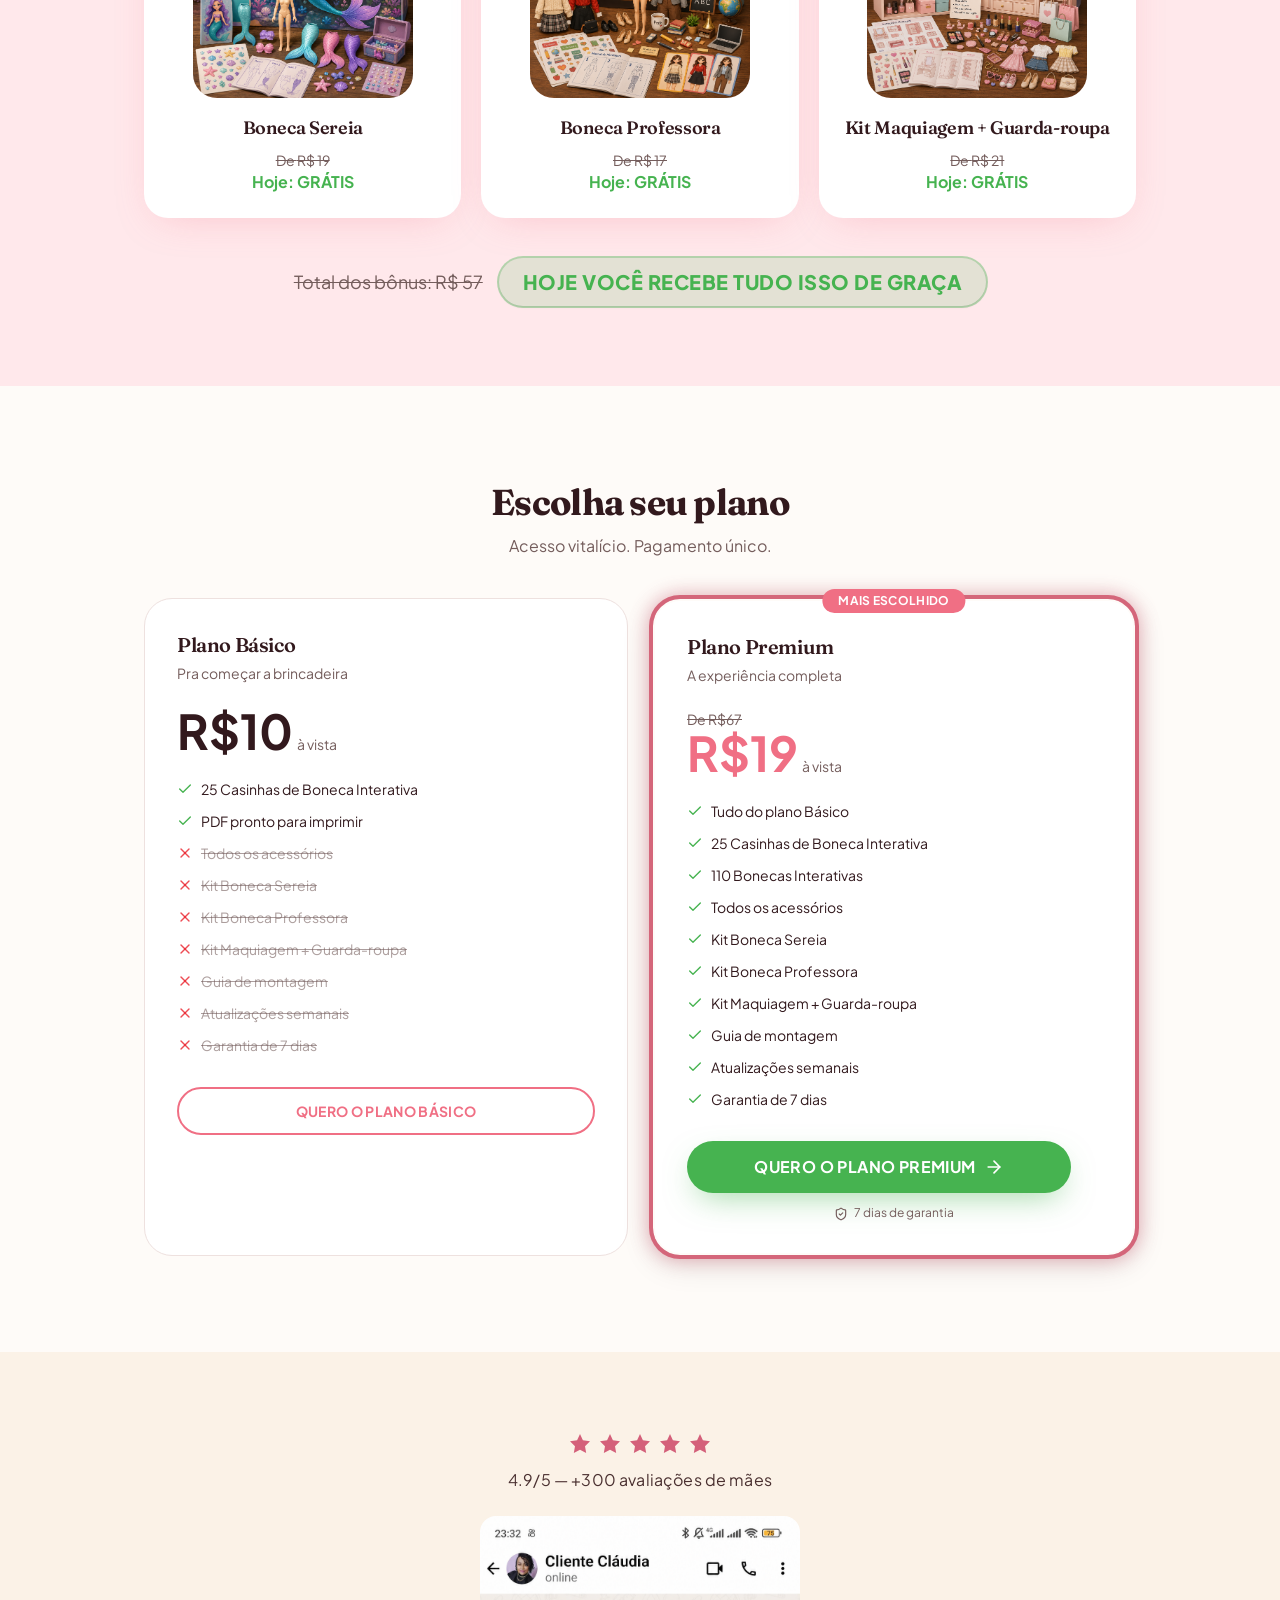
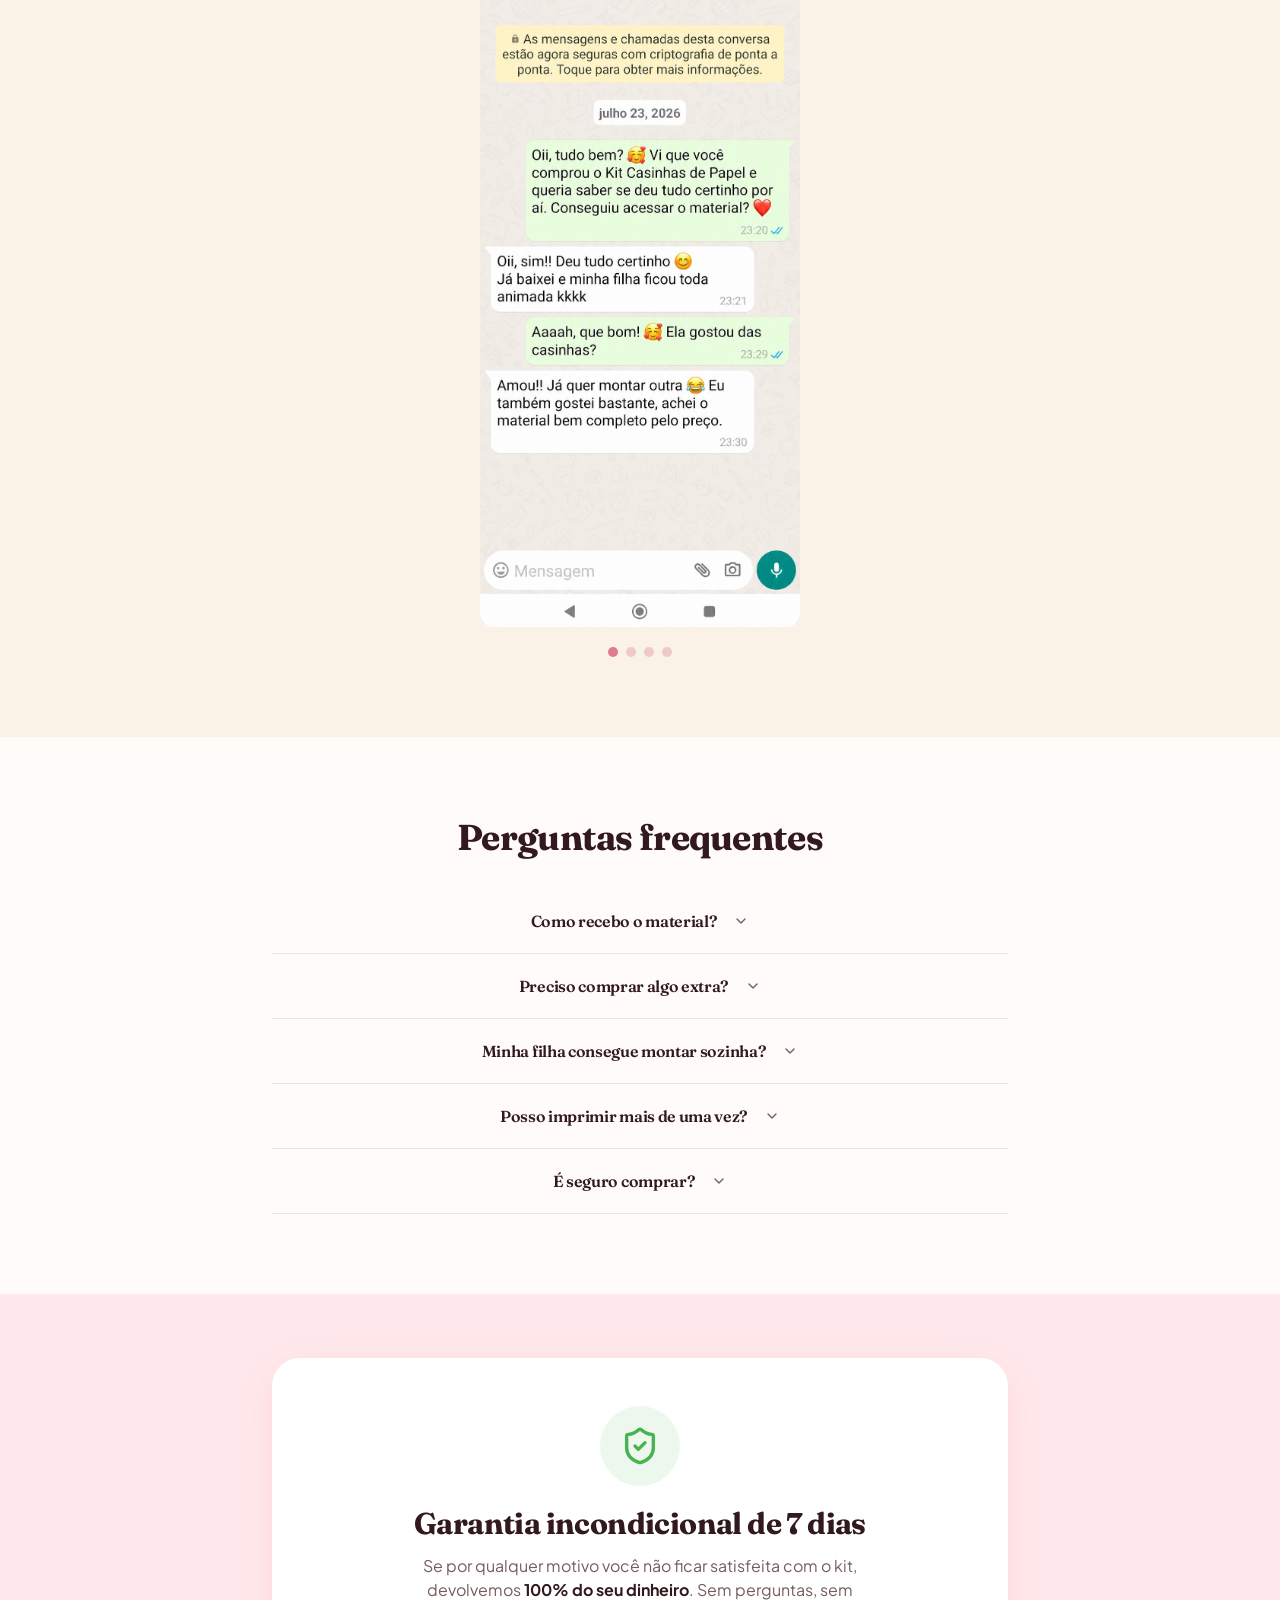
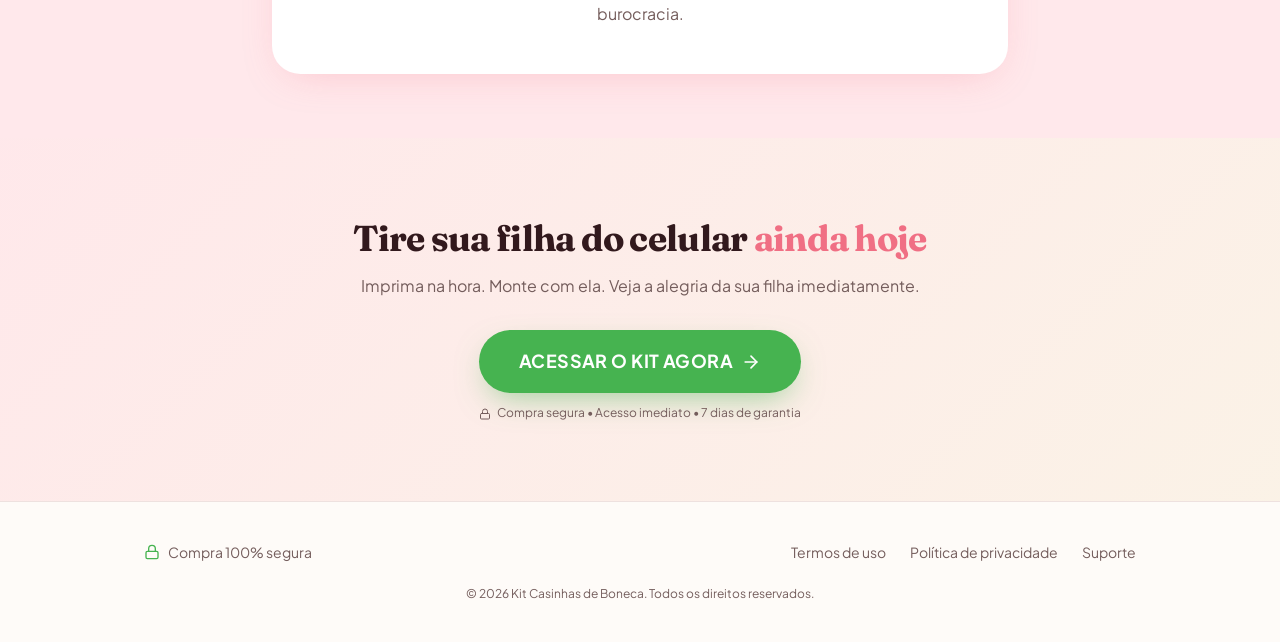
==== commit 18f4cff4: "Update index.html content Replit-Commit-Author: Agent" ====
--- a/index.html
+++ b/index.html
@@ -54,7 +54,7 @@
   font-size: 0.9rem !important;
   line-height: 1.6 !important;
 }
-</style><script>if(history.scrollRestoration){history.scrollRestoration='manual';}window.scrollTo(0,0);document.addEventListener('DOMContentLoaded',function(){window.scrollTo(0,0);});</script></head><body><!--$--><div class="min-h-screen bg-background text-foreground"><div class="sticky top-0 z-50 bg-primary/90 text-primary-foreground text-xs sm:text-sm"><div class="mx-auto flex max-w-6xl items-center justify-center gap-2 px-3 py-2"><svg xmlns="http://www.w3.org/2000/svg" width="24" height="24" viewBox="0 0 24 24" fill="none" stroke="currentColor" stroke-width="2" stroke-linecap="round" stroke-linejoin="round" class="lucide lucide-sparkles h-3.5 w-3.5 shrink-0" aria-hidden="true"><path d="M11.017 2.814a1 1 0 0 1 1.966 0l1.051 5.558a2 2 0 0 0 1.594 1.594l5.558 1.051a1 1 0 0 1 0 1.966l-5.558 1.051a2 2 0 0 0-1.594 1.594l-1.051 5.558a1 1 0 0 1-1.966 0l-1.051-5.558a2 2 0 0 0-1.594-1.594l-5.558-1.051a1 1 0 0 1 0-1.966l5.558-1.051a2 2 0 0 0 1.594-1.594z"></path><path d="M20 2v4"></path><path d="M22 4h-4"></path><circle cx="4" cy="20" r="2"></circle></svg><span class="font-semibold tracking-wide animate-in fade-in slide-in-from-bottom-1 duration-500"><span id="banner-date">Desconto válido apenas hoje</span></span><script>var d=new Date();var meses=["janeiro","fevereiro","março","abril","maio","junho","julho","agosto","setembro","outubro","novembro","dezembro"];var dd=String(d.getDate()).padStart(2,'0');var mm=String(d.getMonth()+1).padStart(2,'0');document.getElementById("banner-date").textContent="Desconto válido apenas hoje "+dd+"/"+mm+"/"+d.getFullYear();</script></div></div><div class="fixed bottom-4 left-4 z-50 transition-all duration-500 pointer-events-none translate-y-4 opacity-0" role="status" aria-live="polite"><div class="flex items-center gap-3 rounded-2xl bg-card/95 p-3 pr-8 shadow-soft ring-1 ring-border backdrop-blur max-w-[280px] relative"><span class="flex h-9 w-9 shrink-0 items-center justify-center rounded-full bg-primary/15 text-primary"><svg xmlns="http://www.w3.org/2000/svg" width="24" height="24" viewBox="0 0 24 24" fill="none" stroke="currentColor" stroke-width="2" stroke-linecap="round" stroke-linejoin="round" class="lucide lucide-shopping-bag h-4 w-4" aria-hidden="true"><path d="M16 10a4 4 0 0 1-8 0"></path><path d="M3.103 6.034h17.794"></path><path d="M3.4 5.467a2 2 0 0 0-.4 1.2V20a2 2 0 0 0 2 2h14a2 2 0 0 0 2-2V6.667a2 2 0 0 0-.4-1.2l-2-2.667A2 2 0 0 0 17 2H7a2 2 0 0 0-1.6.8z"></path></svg></span><p class="text-xs leading-snug"><strong class="font-semibold">Mariana C.</strong> acabou de adquirir o<!-- --> <span class="text-primary font-semibold">Plano <!-- -->Premium</span></p><button type="button" aria-label="Fechar" class="absolute right-1.5 top-1.5 rounded-full p-1 text-muted-foreground hover:text-foreground"><svg xmlns="http://www.w3.org/2000/svg" width="24" height="24" viewBox="0 0 24 24" fill="none" stroke="currentColor" stroke-width="2" stroke-linecap="round" stroke-linejoin="round" class="lucide lucide-x h-3 w-3" aria-hidden="true"><path d="M18 6 6 18"></path><path d="m6 6 12 12"></path></svg></button></div></div><section class="gradient-soft relative overflow-hidden"><div class="mx-auto max-w-5xl px-4 py-10 text-center sm:py-16"><span class="inline-flex items-center gap-1.5 rounded-full bg-primary/10 px-3 py-1 text-xs font-semibold text-primary"><svg xmlns="http://www.w3.org/2000/svg" width="24" height="24" viewBox="0 0 24 24" fill="none" stroke="currentColor" stroke-width="2" stroke-linecap="round" stroke-linejoin="round" class="lucide lucide-sparkles h-3.5 w-3.5" aria-hidden="true"><path d="M11.017 2.814a1 1 0 0 1 1.966 0l1.051 5.558a2 2 0 0 0 1.594 1.594l5.558 1.051a1 1 0 0 1 0 1.966l-5.558 1.051a2 2 0 0 0-1.594 1.594l-1.051 5.558a1 1 0 0 1-1.966 0l-1.051-5.558a2 2 0 0 0-1.594-1.594l-5.558-1.051a1 1 0 0 1 0-1.966l5.558-1.051a2 2 0 0 0 1.594-1.594z"></path><path d="M20 2v4"></path><path d="M22 4h-4"></path><circle cx="4" cy="20" r="2"></circle></svg> Mais de 3.400 mães já compraram</span><h1 class="mt-5 text-balance text-4xl font-bold leading-[1.05] sm:text-5xl md:text-6xl">Casinhas de Boneca <span class="text-primary">Realistas para Imprimir</span></h1><p class="mx-auto mt-5 max-w-2xl text-balance text-lg text-muted-foreground sm:text-xl">Uma forma <strong class="text-foreground">simples, divertida e barata</strong> de<br><span class="text-primary font-black" style="font-size:1.6em; white-space:nowrap;">tirar sua filha do celular.</span></p><div class="mx-auto mt-8 w-full max-w-[360px] sm:max-w-[400px]"><div class="relative rounded-3xl bg-gradient-to-br from-primary/20 via-blush to-accent/30 p-2 shadow-soft ring-1 ring-border sm:p-3"><div class="relative overflow-hidden rounded-2xl bg-black" style="aspect-ratio:9 / 16"><video id="hero-video" src="/videos/hero-video.mp4" playsinline preload="metadata" autoplay loop style="position:absolute;inset:0;width:100%;height:100%;object-fit:cover;cursor:pointer;" onclick="this.paused?this.play():this.pause()"></video><div id="hero-overlay" onclick="var v=document.getElementById('hero-video');v.play();document.getElementById('hero-overlay').style.display='none';" style="position:absolute;inset:0;display:flex;flex-direction:column;align-items:center;justify-content:center;cursor:pointer;background:rgba(0,0,0,0.35);gap:12px;"><div style="width:60px;height:60px;background:rgba(255,255,255,0.95);border-radius:50%;display:flex;align-items:center;justify-content:center;"><svg xmlns='http://www.w3.org/2000/svg' width='26' height='26' viewBox='0 0 24 24' fill='#e87d8a'><polygon points='5,3 19,12 5,21'/></svg></div><span style="color:#fff;font-size:0.9rem;font-weight:600;letter-spacing:0.03em;text-shadow:0 1px 4px rgba(0,0,0,0.5);">Toque para assistir</span></div><script>var _v=document.getElementById('hero-video');var _o=document.getElementById('hero-overlay');_v.addEventListener('play',function(){_o.style.display='none';});_v.addEventListener('pause',function(){_o.style.display='flex';});</script></div></div></div><div class="mt-8 flex flex-col items-center gap-3"><a href="#planos" class="group inline-flex w-full max-w-sm items-center justify-center gap-2 rounded-full bg-cta text-center font-bold uppercase tracking-wide text-cta-foreground shadow-cta transition-transform hover:scale-[1.02] active:scale-[0.99] animate-pulse-slow sm:w-auto px-6 py-4 text-base sm:px-10 sm:py-5 sm:text-lg"><span class="text-balance leading-tight">Acessar o kit agora</span><svg xmlns="http://www.w3.org/2000/svg" width="24" height="24" viewBox="0 0 24 24" fill="none" stroke="currentColor" stroke-width="2" stroke-linecap="round" stroke-linejoin="round" class="lucide lucide-arrow-right h-5 w-5 shrink-0 transition-transform group-hover:translate-x-1" aria-hidden="true"><path d="M5 12h14"></path><path d="m12 5 7 7-7 7"></path></svg></a><p class="text-xs text-muted-foreground"><svg xmlns="http://www.w3.org/2000/svg" width="24" height="24" viewBox="0 0 24 24" fill="none" stroke="currentColor" stroke-width="2" stroke-linecap="round" stroke-linejoin="round" class="lucide lucide-lock mr-1 inline h-3 w-3" aria-hidden="true"><rect width="18" height="11" x="3" y="11" rx="2" ry="2"></rect><path d="M7 11V7a5 5 0 0 1 10 0v4"></path></svg> Compra 100% segura • Acesso imediato</p><p class="mt-2 max-w-md text-center text-sm font-medium text-muted-foreground">Receba um kit completo com casinhas, bonecas e acessórios prontos para imprimir, montar e brincar  — diversão criativa que faz sua filha passar horas longe das telas.</p></div></div></section><section class="border-y border-border bg-cream"><div class="mx-auto grid max-w-5xl grid-cols-2 gap-4 px-4 py-8 md:grid-cols-4"><div class="flex items-center gap-3 text-left"><span class="flex h-10 w-10 shrink-0 items-center justify-center rounded-full bg-primary/10 text-primary"><svg xmlns="http://www.w3.org/2000/svg" width="24" height="24" viewBox="0 0 24 24" fill="none" stroke="currentColor" stroke-width="2" stroke-linecap="round" stroke-linejoin="round" class="lucide lucide-zap h-5 w-5" aria-hidden="true"><path d="M4 14a1 1 0 0 1-.78-1.63l9.9-10.2a.5.5 0 0 1 .86.46l-1.92 6.02A1 1 0 0 0 13 10h7a1 1 0 0 1 .78 1.63l-9.9 10.2a.5.5 0 0 1-.86-.46l1.92-6.02A1 1 0 0 0 11 14z"></path></svg></span><span class="text-sm font-semibold sm:text-base">Entrega imediata</span></div><div class="flex items-center gap-3 text-left"><span class="flex h-10 w-10 shrink-0 items-center justify-center rounded-full bg-primary/10 text-primary"><svg xmlns="http://www.w3.org/2000/svg" width="24" height="24" viewBox="0 0 24 24" fill="none" stroke="currentColor" stroke-width="2" stroke-linecap="round" stroke-linejoin="round" class="lucide lucide-printer h-5 w-5" aria-hidden="true"><path d="M6 18H4a2 2 0 0 1-2-2v-5a2 2 0 0 1 2-2h16a2 2 0 0 1 2 2v5a2 2 0 0 1-2 2h-2"></path><path d="M6 9V3a1 1 0 0 1 1-1h10a1 1 0 0 1 1 1v6"></path><rect x="6" y="14" width="12" height="8" rx="1"></rect></svg></span><span class="text-sm font-semibold sm:text-base">Pronto para imprimir</span></div><div class="flex items-center gap-3 text-left"><span class="flex h-10 w-10 shrink-0 items-center justify-center rounded-full bg-primary/10 text-primary"><svg xmlns="http://www.w3.org/2000/svg" width="24" height="24" viewBox="0 0 24 24" fill="none" stroke="currentColor" stroke-width="2" stroke-linecap="round" stroke-linejoin="round" class="lucide lucide-repeat h-5 w-5" aria-hidden="true"><path d="m17 2 4 4-4 4"></path><path d="M3 11v-1a4 4 0 0 1 4-4h14"></path><path d="m7 22-4-4 4-4"></path><path d="M21 13v1a4 4 0 0 1-4 4H3"></path></svg></span><span class="text-sm font-semibold sm:text-base">Imprima quantas vezes quiser</span></div><div class="flex items-center gap-3 text-left"><span class="flex h-10 w-10 shrink-0 items-center justify-center rounded-full bg-primary/10 text-primary"><svg xmlns="http://www.w3.org/2000/svg" width="24" height="24" viewBox="0 0 24 24" fill="none" stroke="currentColor" stroke-width="2" stroke-linecap="round" stroke-linejoin="round" class="lucide lucide-clock h-5 w-5" aria-hidden="true"><circle cx="12" cy="12" r="10"></circle><path d="M12 6v6l4 2"></path></svg></span><span class="text-sm font-semibold sm:text-base">Sem esperar envio</span></div></div></section><section class="bg-background py-16 sm:py-20"><div class="mx-auto max-w-6xl px-4"><div class="text-center"><h2 class="text-3xl font-bold sm:text-4xl">O que você vai receber</h2><p class="mx-auto mt-3 max-w-xl text-muted-foreground">Um mundo de criatividade e diversão pronto para imprimir.</p></div><div class="mt-10 grid gap-5 md:grid-cols-2 lg:grid-cols-3"><div class="group rounded-2xl border border-border bg-card p-6 transition-all hover:-translate-y-1 hover:shadow-soft"><span class="flex h-12 w-12 items-center justify-center rounded-xl bg-primary/10 text-primary transition-colors group-hover:bg-primary group-hover:text-primary-foreground"><svg xmlns="http://www.w3.org/2000/svg" width="24" height="24" viewBox="0 0 24 24" fill="none" stroke="currentColor" stroke-width="2" stroke-linecap="round" stroke-linejoin="round" class="lucide lucide-house h-6 w-6" aria-hidden="true"><path d="M15 21v-8a1 1 0 0 0-1-1h-4a1 1 0 0 0-1 1v8"></path><path d="M3 10a2 2 0 0 1 .709-1.528l7-6a2 2 0 0 1 2.582 0l7 6A2 2 0 0 1 21 10v9a2 2 0 0 1-2 2H5a2 2 0 0 1-2-2z"></path></svg></span><h3 class="mt-4 text-lg font-semibold">25 Casinhas de Boneca Interativas</h3><p class="mt-1 text-sm text-muted-foreground">Modelos variados e detalhados</p></div><div class="group rounded-2xl border border-border bg-card p-6 transition-all hover:-translate-y-1 hover:shadow-soft"><span class="flex h-12 w-12 items-center justify-center rounded-xl bg-primary/10 text-primary transition-colors group-hover:bg-primary group-hover:text-primary-foreground"><svg xmlns="http://www.w3.org/2000/svg" width="24" height="24" viewBox="0 0 24 24" fill="none" stroke="currentColor" stroke-width="2" stroke-linecap="round" stroke-linejoin="round" class="lucide lucide-users h-6 w-6" aria-hidden="true"><path d="M16 21v-2a4 4 0 0 0-4-4H6a4 4 0 0 0-4 4v2"></path><path d="M16 3.128a4 4 0 0 1 0 7.744"></path><path d="M22 21v-2a4 4 0 0 0-3-3.87"></path><circle cx="9" cy="7" r="4"></circle></svg></span><h3 class="mt-4 text-lg font-semibold">110 Bonecas Interativas</h3><p class="mt-1 text-sm text-muted-foreground">Com troca de roupas</p></div><div class="group rounded-2xl border border-border bg-card p-6 transition-all hover:-translate-y-1 hover:shadow-soft"><span class="flex h-12 w-12 items-center justify-center rounded-xl bg-primary/10 text-primary transition-colors group-hover:bg-primary group-hover:text-primary-foreground"><svg xmlns="http://www.w3.org/2000/svg" width="24" height="24" viewBox="0 0 24 24" fill="none" stroke="currentColor" stroke-width="2" stroke-linecap="round" stroke-linejoin="round" class="lucide lucide-sparkles h-6 w-6" aria-hidden="true"><path d="M11.017 2.814a1 1 0 0 1 1.966 0l1.051 5.558a2 2 0 0 0 1.594 1.594l5.558 1.051a1 1 0 0 1 0 1.966l-5.558 1.051a2 2 0 0 0-1.594 1.594l-1.051 5.558a1 1 0 0 1-1.966 0l-1.051-5.558a2 2 0 0 0-1.594-1.594l-5.558-1.051a1 1 0 0 1 0-1.966l5.558-1.051a2 2 0 0 0 1.594-1.594z"></path><path d="M20 2v4"></path><path d="M22 4h-4"></path><circle cx="4" cy="20" r="2"></circle></svg></span><h3 class="mt-4 text-lg font-semibold">Centenas de Acessórios Completos</h3><p class="mt-1 text-sm text-muted-foreground">Móveis, comidas e decoração</p></div><div class="group rounded-2xl border border-border bg-card p-6 transition-all hover:-translate-y-1 hover:shadow-soft"><span class="flex h-12 w-12 items-center justify-center rounded-xl bg-primary/10 text-primary transition-colors group-hover:bg-primary group-hover:text-primary-foreground"><svg xmlns="http://www.w3.org/2000/svg" width="24" height="24" viewBox="0 0 24 24" fill="none" stroke="currentColor" stroke-width="2" stroke-linecap="round" stroke-linejoin="round" class="lucide lucide-file-text h-6 w-6" aria-hidden="true"><path d="M6 22a2 2 0 0 1-2-2V4a2 2 0 0 1 2-2h8a2.4 2.4 0 0 1 1.704.706l3.588 3.588A2.4 2.4 0 0 1 20 8v12a2 2 0 0 1-2 2z"></path><path d="M14 2v5a1 1 0 0 0 1 1h5"></path><path d="M10 9H8"></path><path d="M16 13H8"></path><path d="M16 17H8"></path></svg></span><h3 class="mt-4 text-lg font-semibold">PDFs em Alta Qualidade</h3><p class="mt-1 text-sm text-muted-foreground">Imprime nítido em casa</p></div><div class="group rounded-2xl border border-border bg-card p-6 transition-all hover:-translate-y-1 hover:shadow-soft"><span class="flex h-12 w-12 items-center justify-center rounded-xl bg-primary/10 text-primary transition-colors group-hover:bg-primary group-hover:text-primary-foreground"><svg xmlns="http://www.w3.org/2000/svg" width="24" height="24" viewBox="0 0 24 24" fill="none" stroke="currentColor" stroke-width="2" stroke-linecap="round" stroke-linejoin="round" class="lucide lucide-circle-play h-6 w-6" aria-hidden="true"><path d="M9 9.003a1 1 0 0 1 1.517-.859l4.997 2.997a1 1 0 0 1 0 1.718l-4.997 2.997A1 1 0 0 1 9 14.996z"></path><circle cx="12" cy="12" r="10"></circle></svg></span><h3 class="mt-4 text-lg font-semibold">Passo a Passo Completo</h3><p class="mt-1 text-sm text-muted-foreground">Mostra como montar</p></div><div class="group rounded-2xl border border-border bg-card p-6 transition-all hover:-translate-y-1 hover:shadow-soft"><span class="flex h-12 w-12 items-center justify-center rounded-xl bg-primary/10 text-primary transition-colors group-hover:bg-primary group-hover:text-primary-foreground"><svg xmlns="http://www.w3.org/2000/svg" width="24" height="24" viewBox="0 0 24 24" fill="none" stroke="currentColor" stroke-width="2" stroke-linecap="round" stroke-linejoin="round" class="lucide lucide-scissors h-6 w-6" aria-hidden="true"><circle cx="6" cy="6" r="3"></circle><path d="M8.12 8.12 12 12"></path><path d="M20 4 8.12 15.88"></path><circle cx="6" cy="18" r="3"></circle><path d="M14.8 14.8 20 20"></path></svg></span><h3 class="mt-4 text-lg font-semibold">Guia de Corte e Montagem</h3><p class="mt-1 text-sm text-muted-foreground">Simples para qualquer mãe</p></div></div></div></section><section class="gradient-warm py-16 sm:py-24"><div class="mx-auto max-w-5xl px-4"><div class="text-center"><h2 class="text-3xl font-bold sm:text-4xl">Por que esse kit está <span class="text-primary">conquistando tantas mães?</span></h2><p class="mx-auto mt-3 max-w-xl text-muted-foreground">Porque resolve uma dor real: sua filha passa horas no celular.</p></div><div class="mt-10 grid gap-5 md:grid-cols-2"><div class="rounded-2xl bg-card/80 p-6 backdrop-blur ring-1 ring-border"><div class="flex items-start gap-4"><span class="flex h-12 w-12 shrink-0 items-center justify-center rounded-xl bg-primary text-primary-foreground"><svg xmlns="http://www.w3.org/2000/svg" width="24" height="24" viewBox="0 0 24 24" fill="none" stroke="currentColor" stroke-width="2" stroke-linecap="round" stroke-linejoin="round" class="lucide lucide-smartphone h-6 w-6" aria-hidden="true"><rect width="14" height="20" x="5" y="2" rx="2" ry="2"></rect><path d="M12 18h.01"></path></svg></span><div><h3 class="text-lg font-semibold">Reduz o tempo de tela</h3><p class="mt-1 text-sm text-muted-foreground">Substitui horas de celular por uma atividade criativa que realmente envolve sua filha.</p></div></div></div><div class="rounded-2xl bg-card/80 p-6 backdrop-blur ring-1 ring-border"><div class="flex items-start gap-4"><span class="flex h-12 w-12 shrink-0 items-center justify-center rounded-xl bg-primary text-primary-foreground"><svg xmlns="http://www.w3.org/2000/svg" width="24" height="24" viewBox="0 0 24 24" fill="none" stroke="currentColor" stroke-width="2" stroke-linecap="round" stroke-linejoin="round" class="lucide lucide-brain h-6 w-6" aria-hidden="true"><path d="M12 18V5"></path><path d="M15 13a4.17 4.17 0 0 1-3-4 4.17 4.17 0 0 1-3 4"></path><path d="M17.598 6.5A3 3 0 1 0 12 5a3 3 0 1 0-5.598 1.5"></path><path d="M17.997 5.125a4 4 0 0 1 2.526 5.77"></path><path d="M18 18a4 4 0 0 0 2-7.464"></path><path d="M19.967 17.483A4 4 0 1 1 12 18a4 4 0 1 1-7.967-.517"></path><path d="M6 18a4 4 0 0 1-2-7.464"></path><path d="M6.003 5.125a4 4 0 0 0-2.526 5.77"></path></svg></span><div><h3 class="text-lg font-semibold">Desenvolve habilidades</h3><p class="mt-1 text-sm text-muted-foreground">Desenvolve concentração, coordenação motora, imaginação e novas habilidades em uma única brincadeira.</p></div></div></div><div class="rounded-2xl bg-card/80 p-6 backdrop-blur ring-1 ring-border"><div class="flex items-start gap-4"><span class="flex h-12 w-12 shrink-0 items-center justify-center rounded-xl bg-primary text-primary-foreground"><svg xmlns="http://www.w3.org/2000/svg" width="24" height="24" viewBox="0 0 24 24" fill="none" stroke="currentColor" stroke-width="2" stroke-linecap="round" stroke-linejoin="round" class="lucide lucide-piggy-bank h-6 w-6" aria-hidden="true"><path d="M11 17h3v2a1 1 0 0 0 1 1h2a1 1 0 0 0 1-1v-3a3.16 3.16 0 0 0 2-2h1a1 1 0 0 0 1-1v-2a1 1 0 0 0-1-1h-1a5 5 0 0 0-2-4V3a4 4 0 0 0-3.2 1.6l-.3.4H11a6 6 0 0 0-6 6v1a5 5 0 0 0 2 4v3a1 1 0 0 0 1 1h2a1 1 0 0 0 1-1z"></path><path d="M16 10h.01"></path><path d="M2 8v1a2 2 0 0 0 2 2h1"></path></svg></span><div><h3 class="text-lg font-semibold">Diversão barata e sem fim</h3><p class="mt-1 text-sm text-muted-foreground">Sem pilhas, sem telas e sem gastos extras. Imprima sempre que quiser.</p></div></div></div><div class="rounded-2xl bg-card/80 p-6 backdrop-blur ring-1 ring-border"><div class="flex items-start gap-4"><span class="flex h-12 w-12 shrink-0 items-center justify-center rounded-xl bg-primary text-primary-foreground"><svg xmlns="http://www.w3.org/2000/svg" width="24" height="24" viewBox="0 0 24 24" fill="none" stroke="currentColor" stroke-width="2" stroke-linecap="round" stroke-linejoin="round" class="lucide lucide-hand-heart h-6 w-6" aria-hidden="true"><path d="M11 14h2a2 2 0 0 0 0-4h-3c-.6 0-1.1.2-1.4.6L3 16"></path><path d="m14.45 13.39 5.05-4.694C20.196 8 21 6.85 21 5.75a2.75 2.75 0 0 0-4.797-1.837.276.276 0 0 1-.406 0A2.75 2.75 0 0 0 11 5.75c0 1.2.802 2.248 1.5 2.946L16 11.95"></path><path d="m2 15 6 6"></path><path d="m7 20 1.6-1.4c.3-.4.8-.6 1.4-.6h4c1.1 0 2.1-.4 2.8-1.2l4.6-4.4a1 1 0 0 0-2.75-2.91"></path></svg></span><div><h3 class="text-lg font-semibold">Orgulho e autonomia</h3><p class="mt-1 text-sm text-muted-foreground">Sua filha monta, cria suas próprias histórias e se sente feliz com tudo que construiu.</p></div></div></div></div></div></section><section class="bg-background py-12"><div class="flex justify-center px-4"><a href="#planos" class="group inline-flex w-full max-w-sm items-center justify-center gap-2 rounded-full bg-cta text-center font-bold uppercase tracking-wide text-cta-foreground shadow-cta transition-transform hover:scale-[1.02] active:scale-[0.99] animate-pulse-slow sm:w-auto px-5 py-3.5 text-sm sm:px-8 sm:py-4 sm:text-base"><span class="text-balance leading-tight">Quero tirar minha filha do celular</span><svg xmlns="http://www.w3.org/2000/svg" width="24" height="24" viewBox="0 0 24 24" fill="none" stroke="currentColor" stroke-width="2" stroke-linecap="round" stroke-linejoin="round" class="lucide lucide-arrow-right h-5 w-5 shrink-0 transition-transform group-hover:translate-x-1" aria-hidden="true"><path d="M5 12h14"></path><path d="m12 5 7 7-7 7"></path></svg></a></div></section><section class="bg-blush py-16 sm:py-20"><div class="mx-auto max-w-5xl px-4 text-center"><span class="inline-flex items-center gap-1.5 rounded-full bg-primary px-3 py-1 text-xs font-bold uppercase tracking-wide text-primary-foreground"><svg xmlns="http://www.w3.org/2000/svg" width="24" height="24" viewBox="0 0 24 24" fill="none" stroke="currentColor" stroke-width="2" stroke-linecap="round" stroke-linejoin="round" class="lucide lucide-gift h-3.5 w-3.5" aria-hidden="true"><path d="M12 7v14"></path><path d="M20 11v8a2 2 0 0 1-2 2H6a2 2 0 0 1-2-2v-8"></path><path d="M7.5 7a1 1 0 0 1 0-5A4.8 8 0 0 1 12 7a4.8 8 0 0 1 4.5-5 1 1 0 0 1 0 5"></path><rect x="3" y="7" width="18" height="4" rx="1"></rect></svg> Bônus exclusivos</span><h2 class="mt-4 text-3xl font-bold sm:text-4xl">Comprando hoje você ganha <span class="text-primary">3 bônus grátis</span></h2><div class="mt-10 grid gap-5 md:grid-cols-3"><div class="rounded-2xl bg-card p-6 ring-1 ring-border shadow-soft"><div class="mx-auto aspect-square w-full max-w-[220px] overflow-hidden rounded-2xl bg-blush/60"><img src="images/bonus-sereia-nova.png" alt="Boneca Sereia" loading="lazy" class="h-full w-full object-contain"></div><h3 class="mt-4 text-lg font-semibold">Boneca Sereia</h3><p class="mt-2 text-sm text-muted-foreground line-through">De <!-- -->R$ 19</p><p class="text-base font-bold text-cta">Hoje: GRÁTIS</p></div><div class="rounded-2xl bg-card p-6 ring-1 ring-border shadow-soft"><div class="mx-auto aspect-square w-full max-w-[220px] overflow-hidden rounded-2xl bg-blush/60"><img src="images/bonus-professora-nova.png" alt="Boneca Professora" loading="lazy" class="h-full w-full object-contain"></div><h3 class="mt-4 text-lg font-semibold">Boneca Professora</h3><p class="mt-2 text-sm text-muted-foreground line-through">De <!-- -->R$ 17</p><p class="text-base font-bold text-cta">Hoje: GRÁTIS</p></div><div class="rounded-2xl bg-card p-6 ring-1 ring-border shadow-soft"><div class="mx-auto aspect-square w-full max-w-[220px] overflow-hidden rounded-2xl bg-blush/60"><img src="images/bonus-maquiagem-nova.png" alt="Kit Maquiagem + Guarda-roupa" loading="lazy" class="h-full w-full object-contain"></div><h3 class="mt-4 text-lg font-semibold">Kit Maquiagem + Guarda-roupa</h3><p class="mt-2 text-sm text-muted-foreground line-through">De <!-- -->R$ 21</p><p class="text-base font-bold text-cta">Hoje: GRÁTIS</p></div></div><div class="mt-10 flex flex-col items-center justify-center gap-3 sm:flex-row sm:gap-4"><span class="text-lg text-muted-foreground line-through">Total dos bônus: R$ 57</span><span class="inline-flex items-center justify-center rounded-full bg-cta/15 px-6 py-2.5 text-lg font-black uppercase tracking-wide text-cta ring-2 ring-cta/40 shadow-sm sm:text-xl">Hoje você recebe tudo isso de graça</span></div></div></section><section id="planos" class="bg-background py-16 sm:py-24"><div class="mx-auto max-w-5xl px-4"><div class="text-center"><h2 class="text-3xl font-bold sm:text-4xl">Escolha seu plano</h2><p class="mt-3 text-muted-foreground">Acesso vitalício. Pagamento único.</p></div><div class="mt-10 grid gap-6 md:grid-cols-2"><div class="flex flex-col rounded-3xl border border-border bg-card p-8"><h3 class="text-xl font-semibold">Plano Básico</h3><p class="mt-1 text-sm text-muted-foreground">Pra começar a brincadeira</p><div class="mt-6 flex items-baseline gap-1"><span class="text-5xl font-bold">R$10</span><span class="text-sm text-muted-foreground">à vista</span></div><ul class="mt-6 space-y-3 text-sm"><li class="flex items-start gap-2"><svg xmlns="http://www.w3.org/2000/svg" width="24" height="24" viewBox="0 0 24 24" fill="none" stroke="currentColor" stroke-width="2" stroke-linecap="round" stroke-linejoin="round" class="lucide lucide-check mt-0.5 h-4 w-4 shrink-0 text-cta" aria-hidden="true"><path d="M20 6 9 17l-5-5"></path></svg>25 Casinhas de Boneca Interativa</li><li class="flex items-start gap-2"><svg xmlns="http://www.w3.org/2000/svg" width="24" height="24" viewBox="0 0 24 24" fill="none" stroke="currentColor" stroke-width="2" stroke-linecap="round" stroke-linejoin="round" class="lucide lucide-check mt-0.5 h-4 w-4 shrink-0 text-cta" aria-hidden="true"><path d="M20 6 9 17l-5-5"></path></svg>PDF pronto para imprimir</li><li class="flex items-start gap-2 text-muted-foreground/60"><svg xmlns="http://www.w3.org/2000/svg" width="24" height="24" viewBox="0 0 24 24" fill="none" stroke="currentColor" stroke-width="2" stroke-linecap="round" stroke-linejoin="round" class="lucide lucide-x mt-0.5 h-4 w-4 shrink-0 text-destructive/70" aria-hidden="true"><path d="M18 6 6 18"></path><path d="m6 6 12 12"></path></svg><span class="line-through">Todos os acessórios</span></li><li class="flex items-start gap-2 text-muted-foreground/60"><svg xmlns="http://www.w3.org/2000/svg" width="24" height="24" viewBox="0 0 24 24" fill="none" stroke="currentColor" stroke-width="2" stroke-linecap="round" stroke-linejoin="round" class="lucide lucide-x mt-0.5 h-4 w-4 shrink-0 text-destructive/70" aria-hidden="true"><path d="M18 6 6 18"></path><path d="m6 6 12 12"></path></svg><span class="line-through">Kit Boneca Sereia</span></li><li class="flex items-start gap-2 text-muted-foreground/60"><svg xmlns="http://www.w3.org/2000/svg" width="24" height="24" viewBox="0 0 24 24" fill="none" stroke="currentColor" stroke-width="2" stroke-linecap="round" stroke-linejoin="round" class="lucide lucide-x mt-0.5 h-4 w-4 shrink-0 text-destructive/70" aria-hidden="true"><path d="M18 6 6 18"></path><path d="m6 6 12 12"></path></svg><span class="line-through">Kit Boneca Professora</span></li><li class="flex items-start gap-2 text-muted-foreground/60"><svg xmlns="http://www.w3.org/2000/svg" width="24" height="24" viewBox="0 0 24 24" fill="none" stroke="currentColor" stroke-width="2" stroke-linecap="round" stroke-linejoin="round" class="lucide lucide-x mt-0.5 h-4 w-4 shrink-0 text-destructive/70" aria-hidden="true"><path d="M18 6 6 18"></path><path d="m6 6 12 12"></path></svg><span class="line-through">Kit Maquiagem + Guarda-roupa</span></li><li class="flex items-start gap-2 text-muted-foreground/60"><svg xmlns="http://www.w3.org/2000/svg" width="24" height="24" viewBox="0 0 24 24" fill="none" stroke="currentColor" stroke-width="2" stroke-linecap="round" stroke-linejoin="round" class="lucide lucide-x mt-0.5 h-4 w-4 shrink-0 text-destructive/70" aria-hidden="true"><path d="M18 6 6 18"></path><path d="m6 6 12 12"></path></svg><span class="line-through">Guia de montagem</span></li><li class="flex items-start gap-2 text-muted-foreground/60"><svg xmlns="http://www.w3.org/2000/svg" width="24" height="24" viewBox="0 0 24 24" fill="none" stroke="currentColor" stroke-width="2" stroke-linecap="round" stroke-linejoin="round" class="lucide lucide-x mt-0.5 h-4 w-4 shrink-0 text-destructive/70" aria-hidden="true"><path d="M18 6 6 18"></path><path d="m6 6 12 12"></path></svg><span class="line-through">Atualizações semanais</span></li><li class="flex items-start gap-2 text-muted-foreground/60"><svg xmlns="http://www.w3.org/2000/svg" width="24" height="24" viewBox="0 0 24 24" fill="none" stroke="currentColor" stroke-width="2" stroke-linecap="round" stroke-linejoin="round" class="lucide lucide-x mt-0.5 h-4 w-4 shrink-0 text-destructive/70" aria-hidden="true"><path d="M18 6 6 18"></path><path d="m6 6 12 12"></path></svg><span class="line-through">Garantia de 7 dias</span></li></ul><button type="button" id="btn-plano-basico" class="mt-8 inline-flex items-center justify-center rounded-full border-2 border-primary px-6 py-3 text-sm font-bold uppercase tracking-wide text-primary transition-colors hover:bg-primary hover:text-primary-foreground">Quero o plano básico</button></div><div class="relative flex flex-col rounded-3xl bg-card p-8 shadow-soft" style="border:3px solid transparent; background-clip:padding-box; box-shadow:0 0 0 3px #d4667a, 0 0 18px 4px rgba(212,102,122,0.45), 0 8px 32px rgba(0,0,0,0.12);"><span class="absolute -top-3 left-1/2 -translate-x-1/2 rounded-full bg-primary px-4 py-1 text-xs font-bold uppercase tracking-wide text-primary-foreground">Mais escolhido</span><h3 class="text-xl font-semibold">Plano Premium</h3><p class="mt-1 text-sm text-muted-foreground">A experiência completa</p><div class="mt-6"><p class="text-sm text-muted-foreground line-through">De R$67</p><div class="flex items-baseline gap-1"><span class="text-5xl font-bold text-primary">R$19</span><span class="text-sm text-muted-foreground">à vista</span></div></div><ul class="mt-6 space-y-3 text-sm"><li class="flex items-start gap-2"><svg xmlns="http://www.w3.org/2000/svg" width="24" height="24" viewBox="0 0 24 24" fill="none" stroke="currentColor" stroke-width="2" stroke-linecap="round" stroke-linejoin="round" class="lucide lucide-check mt-0.5 h-4 w-4 shrink-0 text-cta" aria-hidden="true"><path d="M20 6 9 17l-5-5"></path></svg>Tudo do plano Básico</li><li class="flex items-start gap-2"><svg xmlns="http://www.w3.org/2000/svg" width="24" height="24" viewBox="0 0 24 24" fill="none" stroke="currentColor" stroke-width="2" stroke-linecap="round" stroke-linejoin="round" class="lucide lucide-check mt-0.5 h-4 w-4 shrink-0 text-cta" aria-hidden="true"><path d="M20 6 9 17l-5-5"></path></svg>25 Casinhas de Boneca Interativa</li><li class="flex items-start gap-2"><svg xmlns="http://www.w3.org/2000/svg" width="24" height="24" viewBox="0 0 24 24" fill="none" stroke="currentColor" stroke-width="2" stroke-linecap="round" stroke-linejoin="round" class="lucide lucide-check mt-0.5 h-4 w-4 shrink-0 text-cta" aria-hidden="true"><path d="M20 6 9 17l-5-5"></path></svg>110 Bonecas Interativas</li><li class="flex items-start gap-2"><svg xmlns="http://www.w3.org/2000/svg" width="24" height="24" viewBox="0 0 24 24" fill="none" stroke="currentColor" stroke-width="2" stroke-linecap="round" stroke-linejoin="round" class="lucide lucide-check mt-0.5 h-4 w-4 shrink-0 text-cta" aria-hidden="true"><path d="M20 6 9 17l-5-5"></path></svg>Todos os acessórios</li><li class="flex items-start gap-2"><svg xmlns="http://www.w3.org/2000/svg" width="24" height="24" viewBox="0 0 24 24" fill="none" stroke="currentColor" stroke-width="2" stroke-linecap="round" stroke-linejoin="round" class="lucide lucide-check mt-0.5 h-4 w-4 shrink-0 text-cta" aria-hidden="true"><path d="M20 6 9 17l-5-5"></path></svg>Kit Boneca Sereia</li><li class="flex items-start gap-2"><svg xmlns="http://www.w3.org/2000/svg" width="24" height="24" viewBox="0 0 24 24" fill="none" stroke="currentColor" stroke-width="2" stroke-linecap="round" stroke-linejoin="round" class="lucide lucide-check mt-0.5 h-4 w-4 shrink-0 text-cta" aria-hidden="true"><path d="M20 6 9 17l-5-5"></path></svg>Kit Boneca Professora</li><li class="flex items-start gap-2"><svg xmlns="http://www.w3.org/2000/svg" width="24" height="24" viewBox="0 0 24 24" fill="none" stroke="currentColor" stroke-width="2" stroke-linecap="round" stroke-linejoin="round" class="lucide lucide-check mt-0.5 h-4 w-4 shrink-0 text-cta" aria-hidden="true"><path d="M20 6 9 17l-5-5"></path></svg>Kit Maquiagem + Guarda-roupa</li><li class="flex items-start gap-2"><svg xmlns="http://www.w3.org/2000/svg" width="24" height="24" viewBox="0 0 24 24" fill="none" stroke="currentColor" stroke-width="2" stroke-linecap="round" stroke-linejoin="round" class="lucide lucide-check mt-0.5 h-4 w-4 shrink-0 text-cta" aria-hidden="true"><path d="M20 6 9 17l-5-5"></path></svg>Guia de montagem</li><li class="flex items-start gap-2"><svg xmlns="http://www.w3.org/2000/svg" width="24" height="24" viewBox="0 0 24 24" fill="none" stroke="currentColor" stroke-width="2" stroke-linecap="round" stroke-linejoin="round" class="lucide lucide-check mt-0.5 h-4 w-4 shrink-0 text-cta" aria-hidden="true"><path d="M20 6 9 17l-5-5"></path></svg>Atualizações semanais</li><li class="flex items-start gap-2"><svg xmlns="http://www.w3.org/2000/svg" width="24" height="24" viewBox="0 0 24 24" fill="none" stroke="currentColor" stroke-width="2" stroke-linecap="round" stroke-linejoin="round" class="lucide lucide-check mt-0.5 h-4 w-4 shrink-0 text-cta" aria-hidden="true"><path d="M20 6 9 17l-5-5"></path></svg>Garantia de 7 dias</li></ul><a href="https://ggcheckout.app/checkout/v5/BQR63iCsM09Ld7y0G1CR" class="group inline-flex max-w-sm items-center justify-center gap-2 rounded-full bg-cta text-center font-bold uppercase tracking-wide text-cta-foreground shadow-cta transition-transform hover:scale-[1.02] active:scale-[0.99] animate-pulse-slow sm:w-auto px-5 py-3.5 text-sm sm:px-8 sm:py-4 sm:text-base mt-8 w-full"><span class="text-balance leading-tight">Quero o plano premium</span><svg xmlns="http://www.w3.org/2000/svg" width="24" height="24" viewBox="0 0 24 24" fill="none" stroke="currentColor" stroke-width="2" stroke-linecap="round" stroke-linejoin="round" class="lucide lucide-arrow-right h-5 w-5 shrink-0 transition-transform group-hover:translate-x-1" aria-hidden="true"><path d="M5 12h14"></path><path d="m12 5 7 7-7 7"></path></svg></a><p class="mt-3 text-center text-xs text-muted-foreground"><svg xmlns="http://www.w3.org/2000/svg" width="24" height="24" viewBox="0 0 24 24" fill="none" stroke="currentColor" stroke-width="2" stroke-linecap="round" stroke-linejoin="round" class="lucide lucide-shield-check mr-1 inline h-3.5 w-3.5" aria-hidden="true"><path d="M20 13c0 5-3.5 7.5-7.66 8.95a1 1 0 0 1-.67-.01C7.5 20.5 4 18 4 13V6a1 1 0 0 1 1-1c2 0 4.5-1.2 6.24-2.72a1.17 1.17 0 0 1 1.52 0C14.51 3.81 17 5 19 5a1 1 0 0 1 1 1z"></path><path d="m9 12 2 2 4-4"></path></svg> 7 dias de garantia</p></div></div></div></section><section class="bg-cream py-16 sm:py-20"><div class="mx-auto max-w-2xl px-4"><div class="text-center mb-10"><div style="display:flex;justify-content:center;gap:4px;margin-bottom:10px;">&#11088;&#11088;&#11088;&#11088;&#11088;</div><p style="font-size:1.1rem;font-weight:500;color:#3d2a2a;margin:0;">4.9/5 — <strong>+300 avaliações de mães</strong></p></div>
+</style><script>if(history.scrollRestoration){history.scrollRestoration='manual';}window.scrollTo(0,0);document.addEventListener('DOMContentLoaded',function(){window.scrollTo(0,0);});</script></head><body><!--$--><div class="min-h-screen bg-background text-foreground"><div class="sticky top-0 z-50 bg-primary/90 text-primary-foreground text-xs sm:text-sm"><div class="mx-auto flex max-w-6xl items-center justify-center gap-2 px-3 py-2"><svg xmlns="http://www.w3.org/2000/svg" width="24" height="24" viewBox="0 0 24 24" fill="none" stroke="currentColor" stroke-width="2" stroke-linecap="round" stroke-linejoin="round" class="lucide lucide-sparkles h-3.5 w-3.5 shrink-0" aria-hidden="true"><path d="M11.017 2.814a1 1 0 0 1 1.966 0l1.051 5.558a2 2 0 0 0 1.594 1.594l5.558 1.051a1 1 0 0 1 0 1.966l-5.558 1.051a2 2 0 0 0-1.594 1.594l-1.051 5.558a1 1 0 0 1-1.966 0l-1.051-5.558a2 2 0 0 0-1.594-1.594l-5.558-1.051a1 1 0 0 1 0-1.966l5.558-1.051a2 2 0 0 0 1.594-1.594z"></path><path d="M20 2v4"></path><path d="M22 4h-4"></path><circle cx="4" cy="20" r="2"></circle></svg><span class="font-semibold tracking-wide animate-in fade-in slide-in-from-bottom-1 duration-500"><span id="banner-date">Desconto válido apenas hoje</span></span><script>var d=new Date();var meses=["janeiro","fevereiro","março","abril","maio","junho","julho","agosto","setembro","outubro","novembro","dezembro"];var dd=String(d.getDate()).padStart(2,'0');var mm=String(d.getMonth()+1).padStart(2,'0');document.getElementById("banner-date").textContent="Desconto válido apenas hoje "+dd+"/"+mm+"/"+d.getFullYear();</script></div></div><div class="fixed bottom-4 left-4 z-50 transition-all duration-500 pointer-events-none translate-y-4 opacity-0" role="status" aria-live="polite"><div class="flex items-center gap-3 rounded-2xl bg-card/95 p-3 pr-8 shadow-soft ring-1 ring-border backdrop-blur max-w-[280px] relative"><span class="flex h-9 w-9 shrink-0 items-center justify-center rounded-full bg-primary/15 text-primary"><svg xmlns="http://www.w3.org/2000/svg" width="24" height="24" viewBox="0 0 24 24" fill="none" stroke="currentColor" stroke-width="2" stroke-linecap="round" stroke-linejoin="round" class="lucide lucide-shopping-bag h-4 w-4" aria-hidden="true"><path d="M16 10a4 4 0 0 1-8 0"></path><path d="M3.103 6.034h17.794"></path><path d="M3.4 5.467a2 2 0 0 0-.4 1.2V20a2 2 0 0 0 2 2h14a2 2 0 0 0 2-2V6.667a2 2 0 0 0-.4-1.2l-2-2.667A2 2 0 0 0 17 2H7a2 2 0 0 0-1.6.8z"></path></svg></span><p class="text-xs leading-snug"><strong class="font-semibold">Mariana C.</strong> acabou de adquirir o<!-- --> <span class="text-primary font-semibold">Plano <!-- -->Premium</span></p><button type="button" aria-label="Fechar" class="absolute right-1.5 top-1.5 rounded-full p-1 text-muted-foreground hover:text-foreground"><svg xmlns="http://www.w3.org/2000/svg" width="24" height="24" viewBox="0 0 24 24" fill="none" stroke="currentColor" stroke-width="2" stroke-linecap="round" stroke-linejoin="round" class="lucide lucide-x h-3 w-3" aria-hidden="true"><path d="M18 6 6 18"></path><path d="m6 6 12 12"></path></svg></button></div></div><section class="gradient-soft relative overflow-hidden"><div class="mx-auto max-w-5xl px-4 py-10 text-center sm:py-16"><span class="inline-flex items-center gap-1.5 rounded-full bg-primary/10 px-3 py-1 text-xs font-semibold text-primary"><svg xmlns="http://www.w3.org/2000/svg" width="24" height="24" viewBox="0 0 24 24" fill="none" stroke="currentColor" stroke-width="2" stroke-linecap="round" stroke-linejoin="round" class="lucide lucide-sparkles h-3.5 w-3.5" aria-hidden="true"><path d="M11.017 2.814a1 1 0 0 1 1.966 0l1.051 5.558a2 2 0 0 0 1.594 1.594l5.558 1.051a1 1 0 0 1 0 1.966l-5.558 1.051a2 2 0 0 0-1.594 1.594l-1.051 5.558a1 1 0 0 1-1.966 0l-1.051-5.558a2 2 0 0 0-1.594-1.594l-5.558-1.051a1 1 0 0 1 0-1.966l5.558-1.051a2 2 0 0 0 1.594-1.594z"></path><path d="M20 2v4"></path><path d="M22 4h-4"></path><circle cx="4" cy="20" r="2"></circle></svg> Mais de 3.400 mães já compraram</span><h1 class="mt-5 text-balance text-4xl font-bold leading-[1.05] sm:text-5xl md:text-6xl">Casinhas de Boneca <span class="text-primary">Realistas para Imprimir</span></h1><p class="mx-auto mt-5 max-w-2xl text-balance text-lg text-muted-foreground sm:text-xl">Uma forma <strong class="text-foreground">simples, divertida e barata</strong> de<br><span class="text-primary font-black" style="font-size:1.6em; white-space:nowrap;">tirar sua filha do celular.</span></p><div class="mx-auto mt-8 w-full max-w-[360px] sm:max-w-[400px]"><div class="relative rounded-3xl bg-gradient-to-br from-primary/20 via-blush to-accent/30 p-2 shadow-soft ring-1 ring-border sm:p-3"><div class="relative overflow-hidden rounded-2xl bg-black" style="aspect-ratio:9 / 16"><video id="hero-video" src="/videos/hero-video.mp4" playsinline preload="metadata" autoplay loop style="position:absolute;inset:0;width:100%;height:100%;object-fit:cover;cursor:pointer;" onclick="this.paused?this.play():this.pause()"></video><div id="hero-overlay" onclick="var v=document.getElementById('hero-video');v.play();document.getElementById('hero-overlay').style.display='none';" style="position:absolute;inset:0;display:flex;flex-direction:column;align-items:center;justify-content:center;cursor:pointer;background:rgba(0,0,0,0.35);gap:12px;"><div style="width:60px;height:60px;background:rgba(255,255,255,0.95);border-radius:50%;display:flex;align-items:center;justify-content:center;"><svg xmlns='http://www.w3.org/2000/svg' width='26' height='26' viewBox='0 0 24 24' fill='#e87d8a'><polygon points='5,3 19,12 5,21'/></svg></div><span style="color:#fff;font-size:0.9rem;font-weight:600;letter-spacing:0.03em;text-shadow:0 1px 4px rgba(0,0,0,0.5);">Toque para assistir</span></div><script>var _v=document.getElementById('hero-video');var _o=document.getElementById('hero-overlay');_v.addEventListener('play',function(){_o.style.display='none';});_v.addEventListener('pause',function(){_o.style.display='flex';});</script></div></div></div><div class="mt-8 flex flex-col items-center gap-3"><a href="#planos" class="group inline-flex w-full max-w-sm items-center justify-center gap-2 rounded-full bg-cta text-center font-bold uppercase tracking-wide text-cta-foreground shadow-cta transition-transform hover:scale-[1.02] active:scale-[0.99] animate-pulse-slow sm:w-auto px-6 py-4 text-base sm:px-10 sm:py-5 sm:text-lg"><span class="text-balance leading-tight">Acessar o kit agora</span><svg xmlns="http://www.w3.org/2000/svg" width="24" height="24" viewBox="0 0 24 24" fill="none" stroke="currentColor" stroke-width="2" stroke-linecap="round" stroke-linejoin="round" class="lucide lucide-arrow-right h-5 w-5 shrink-0 transition-transform group-hover:translate-x-1" aria-hidden="true"><path d="M5 12h14"></path><path d="m12 5 7 7-7 7"></path></svg></a><p class="text-xs text-muted-foreground"><svg xmlns="http://www.w3.org/2000/svg" width="24" height="24" viewBox="0 0 24 24" fill="none" stroke="currentColor" stroke-width="2" stroke-linecap="round" stroke-linejoin="round" class="lucide lucide-lock mr-1 inline h-3 w-3" aria-hidden="true"><rect width="18" height="11" x="3" y="11" rx="2" ry="2"></rect><path d="M7 11V7a5 5 0 0 1 10 0v4"></path></svg> Compra 100% segura • Acesso imediato</p><p class="mt-2 max-w-md text-center text-sm font-medium text-muted-foreground">Receba um kit completo com casinhas, bonecas e acessórios prontos para imprimir, montar e brincar  — diversão criativa que faz sua filha passar horas longe das telas.</p></div></div></section><section class="border-y border-border bg-cream"><div class="mx-auto grid max-w-5xl grid-cols-2 gap-4 px-4 py-8 md:grid-cols-4"><div class="flex items-center gap-3 text-left"><span class="flex h-10 w-10 shrink-0 items-center justify-center rounded-full bg-primary/10 text-primary"><svg xmlns="http://www.w3.org/2000/svg" width="24" height="24" viewBox="0 0 24 24" fill="none" stroke="currentColor" stroke-width="2" stroke-linecap="round" stroke-linejoin="round" class="lucide lucide-zap h-5 w-5" aria-hidden="true"><path d="M4 14a1 1 0 0 1-.78-1.63l9.9-10.2a.5.5 0 0 1 .86.46l-1.92 6.02A1 1 0 0 0 13 10h7a1 1 0 0 1 .78 1.63l-9.9 10.2a.5.5 0 0 1-.86-.46l1.92-6.02A1 1 0 0 0 11 14z"></path></svg></span><span class="text-sm font-semibold sm:text-base">Entrega imediata</span></div><div class="flex items-center gap-3 text-left"><span class="flex h-10 w-10 shrink-0 items-center justify-center rounded-full bg-primary/10 text-primary"><svg xmlns="http://www.w3.org/2000/svg" width="24" height="24" viewBox="0 0 24 24" fill="none" stroke="currentColor" stroke-width="2" stroke-linecap="round" stroke-linejoin="round" class="lucide lucide-printer h-5 w-5" aria-hidden="true"><path d="M6 18H4a2 2 0 0 1-2-2v-5a2 2 0 0 1 2-2h16a2 2 0 0 1 2 2v5a2 2 0 0 1-2 2h-2"></path><path d="M6 9V3a1 1 0 0 1 1-1h10a1 1 0 0 1 1 1v6"></path><rect x="6" y="14" width="12" height="8" rx="1"></rect></svg></span><span class="text-sm font-semibold sm:text-base">Pronto para imprimir</span></div><div class="flex items-center gap-3 text-left"><span class="flex h-10 w-10 shrink-0 items-center justify-center rounded-full bg-primary/10 text-primary"><svg xmlns="http://www.w3.org/2000/svg" width="24" height="24" viewBox="0 0 24 24" fill="none" stroke="currentColor" stroke-width="2" stroke-linecap="round" stroke-linejoin="round" class="lucide lucide-repeat h-5 w-5" aria-hidden="true"><path d="m17 2 4 4-4 4"></path><path d="M3 11v-1a4 4 0 0 1 4-4h14"></path><path d="m7 22-4-4 4-4"></path><path d="M21 13v1a4 4 0 0 1-4 4H3"></path></svg></span><span class="text-sm font-semibold sm:text-base">Imprima quantas vezes quiser</span></div><div class="flex items-center gap-3 text-left"><span class="flex h-10 w-10 shrink-0 items-center justify-center rounded-full bg-primary/10 text-primary"><svg xmlns="http://www.w3.org/2000/svg" width="24" height="24" viewBox="0 0 24 24" fill="none" stroke="currentColor" stroke-width="2" stroke-linecap="round" stroke-linejoin="round" class="lucide lucide-clock h-5 w-5" aria-hidden="true"><circle cx="12" cy="12" r="10"></circle><path d="M12 6v6l4 2"></path></svg></span><span class="text-sm font-semibold sm:text-base">Sem esperar envio</span></div></div></section><section class="bg-background py-16 sm:py-20"><div class="mx-auto max-w-6xl px-4"><div class="text-center"><h2 class="text-3xl font-bold sm:text-4xl">O que você vai receber</h2><p class="mx-auto mt-3 max-w-xl text-muted-foreground">Um mundo de criatividade e diversão pronto para imprimir.</p></div><div class="mt-10 grid gap-5 md:grid-cols-2 lg:grid-cols-3"><div class="group rounded-2xl border border-border bg-card p-6 transition-all hover:-translate-y-1 hover:shadow-soft"><span class="flex h-12 w-12 items-center justify-center rounded-xl bg-primary/10 text-primary transition-colors group-hover:bg-primary group-hover:text-primary-foreground"><svg xmlns="http://www.w3.org/2000/svg" width="24" height="24" viewBox="0 0 24 24" fill="none" stroke="currentColor" stroke-width="2" stroke-linecap="round" stroke-linejoin="round" class="lucide lucide-house h-6 w-6" aria-hidden="true"><path d="M15 21v-8a1 1 0 0 0-1-1h-4a1 1 0 0 0-1 1v8"></path><path d="M3 10a2 2 0 0 1 .709-1.528l7-6a2 2 0 0 1 2.582 0l7 6A2 2 0 0 1 21 10v9a2 2 0 0 1-2 2H5a2 2 0 0 1-2-2z"></path></svg></span><h3 class="mt-4 text-lg font-semibold">25 Casinhas de Boneca Interativas</h3><p class="mt-1 text-sm text-muted-foreground">Modelos variados e detalhados</p></div><div class="group rounded-2xl border border-border bg-card p-6 transition-all hover:-translate-y-1 hover:shadow-soft"><span class="flex h-12 w-12 items-center justify-center rounded-xl bg-primary/10 text-primary transition-colors group-hover:bg-primary group-hover:text-primary-foreground"><svg xmlns="http://www.w3.org/2000/svg" width="24" height="24" viewBox="0 0 24 24" fill="none" stroke="currentColor" stroke-width="2" stroke-linecap="round" stroke-linejoin="round" class="lucide lucide-users h-6 w-6" aria-hidden="true"><path d="M16 21v-2a4 4 0 0 0-4-4H6a4 4 0 0 0-4 4v2"></path><path d="M16 3.128a4 4 0 0 1 0 7.744"></path><path d="M22 21v-2a4 4 0 0 0-3-3.87"></path><circle cx="9" cy="7" r="4"></circle></svg></span><h3 class="mt-4 text-lg font-semibold">110 Bonecas Interativas</h3><p class="mt-1 text-sm text-muted-foreground">Com troca de roupas</p></div><div class="group rounded-2xl border border-border bg-card p-6 transition-all hover:-translate-y-1 hover:shadow-soft"><span class="flex h-12 w-12 items-center justify-center rounded-xl bg-primary/10 text-primary transition-colors group-hover:bg-primary group-hover:text-primary-foreground"><svg xmlns="http://www.w3.org/2000/svg" width="24" height="24" viewBox="0 0 24 24" fill="none" stroke="currentColor" stroke-width="2" stroke-linecap="round" stroke-linejoin="round" class="lucide lucide-sparkles h-6 w-6" aria-hidden="true"><path d="M11.017 2.814a1 1 0 0 1 1.966 0l1.051 5.558a2 2 0 0 0 1.594 1.594l5.558 1.051a1 1 0 0 1 0 1.966l-5.558 1.051a2 2 0 0 0-1.594 1.594l-1.051 5.558a1 1 0 0 1-1.966 0l-1.051-5.558a2 2 0 0 0-1.594-1.594l-5.558-1.051a1 1 0 0 1 0-1.966l5.558-1.051a2 2 0 0 0 1.594-1.594z"></path><path d="M20 2v4"></path><path d="M22 4h-4"></path><circle cx="4" cy="20" r="2"></circle></svg></span><h3 class="mt-4 text-lg font-semibold">Centenas de Acessórios Completos</h3><p class="mt-1 text-sm text-muted-foreground">Móveis, comidas e decoração</p></div><div class="group rounded-2xl border border-border bg-card p-6 transition-all hover:-translate-y-1 hover:shadow-soft"><span class="flex h-12 w-12 items-center justify-center rounded-xl bg-primary/10 text-primary transition-colors group-hover:bg-primary group-hover:text-primary-foreground"><svg xmlns="http://www.w3.org/2000/svg" width="24" height="24" viewBox="0 0 24 24" fill="none" stroke="currentColor" stroke-width="2" stroke-linecap="round" stroke-linejoin="round" class="lucide lucide-file-text h-6 w-6" aria-hidden="true"><path d="M6 22a2 2 0 0 1-2-2V4a2 2 0 0 1 2-2h8a2.4 2.4 0 0 1 1.704.706l3.588 3.588A2.4 2.4 0 0 1 20 8v12a2 2 0 0 1-2 2z"></path><path d="M14 2v5a1 1 0 0 0 1 1h5"></path><path d="M10 9H8"></path><path d="M16 13H8"></path><path d="M16 17H8"></path></svg></span><h3 class="mt-4 text-lg font-semibold">PDFs em Alta Qualidade</h3><p class="mt-1 text-sm text-muted-foreground">Imprime nítido em casa</p></div><div class="group rounded-2xl border border-border bg-card p-6 transition-all hover:-translate-y-1 hover:shadow-soft"><span class="flex h-12 w-12 items-center justify-center rounded-xl bg-primary/10 text-primary transition-colors group-hover:bg-primary group-hover:text-primary-foreground"><svg xmlns="http://www.w3.org/2000/svg" width="24" height="24" viewBox="0 0 24 24" fill="none" stroke="currentColor" stroke-width="2" stroke-linecap="round" stroke-linejoin="round" class="lucide lucide-circle-play h-6 w-6" aria-hidden="true"><path d="M9 9.003a1 1 0 0 1 1.517-.859l4.997 2.997a1 1 0 0 1 0 1.718l-4.997 2.997A1 1 0 0 1 9 14.996z"></path><circle cx="12" cy="12" r="10"></circle></svg></span><h3 class="mt-4 text-lg font-semibold">Passo a Passo Completo</h3><p class="mt-1 text-sm text-muted-foreground">Mostra como montar</p></div><div class="group rounded-2xl border border-border bg-card p-6 transition-all hover:-translate-y-1 hover:shadow-soft"><span class="flex h-12 w-12 items-center justify-center rounded-xl bg-primary/10 text-primary transition-colors group-hover:bg-primary group-hover:text-primary-foreground"><svg xmlns="http://www.w3.org/2000/svg" width="24" height="24" viewBox="0 0 24 24" fill="none" stroke="currentColor" stroke-width="2" stroke-linecap="round" stroke-linejoin="round" class="lucide lucide-scissors h-6 w-6" aria-hidden="true"><circle cx="6" cy="6" r="3"></circle><path d="M8.12 8.12 12 12"></path><path d="M20 4 8.12 15.88"></path><circle cx="6" cy="18" r="3"></circle><path d="M14.8 14.8 20 20"></path></svg></span><h3 class="mt-4 text-lg font-semibold">Guia de Corte e Montagem</h3><p class="mt-1 text-sm text-muted-foreground">Simples para qualquer mãe</p></div></div></div></section><section class="gradient-warm py-16 sm:py-24"><div class="mx-auto max-w-5xl px-4"><div class="text-center"><h2 class="text-3xl font-bold sm:text-4xl">Por que esse kit está <span class="text-primary">conquistando tantas mães?</span></h2><p class="mx-auto mt-3 max-w-xl text-muted-foreground">Porque resolve uma dor real: sua filha passa horas no celular.</p></div><div class="mt-10 grid gap-5 md:grid-cols-2"><div class="rounded-2xl bg-card/80 p-6 backdrop-blur ring-1 ring-border"><div class="flex items-start gap-4"><span class="flex h-12 w-12 shrink-0 items-center justify-center rounded-xl bg-primary text-primary-foreground"><svg xmlns="http://www.w3.org/2000/svg" width="24" height="24" viewBox="0 0 24 24" fill="none" stroke="currentColor" stroke-width="2" stroke-linecap="round" stroke-linejoin="round" class="lucide lucide-smartphone h-6 w-6" aria-hidden="true"><rect width="14" height="20" x="5" y="2" rx="2" ry="2"></rect><path d="M12 18h.01"></path></svg></span><div><h3 class="text-lg font-semibold">Reduz o tempo de tela</h3><p class="mt-1 text-sm text-muted-foreground">Substitui horas de celular por uma atividade criativa que realmente envolve sua filha.</p></div></div></div><div class="rounded-2xl bg-card/80 p-6 backdrop-blur ring-1 ring-border"><div class="flex items-start gap-4"><span class="flex h-12 w-12 shrink-0 items-center justify-center rounded-xl bg-primary text-primary-foreground"><svg xmlns="http://www.w3.org/2000/svg" width="24" height="24" viewBox="0 0 24 24" fill="none" stroke="currentColor" stroke-width="2" stroke-linecap="round" stroke-linejoin="round" class="lucide lucide-brain h-6 w-6" aria-hidden="true"><path d="M12 18V5"></path><path d="M15 13a4.17 4.17 0 0 1-3-4 4.17 4.17 0 0 1-3 4"></path><path d="M17.598 6.5A3 3 0 1 0 12 5a3 3 0 1 0-5.598 1.5"></path><path d="M17.997 5.125a4 4 0 0 1 2.526 5.77"></path><path d="M18 18a4 4 0 0 0 2-7.464"></path><path d="M19.967 17.483A4 4 0 1 1 12 18a4 4 0 1 1-7.967-.517"></path><path d="M6 18a4 4 0 0 1-2-7.464"></path><path d="M6.003 5.125a4 4 0 0 0-2.526 5.77"></path></svg></span><div><h3 class="text-lg font-semibold">Desenvolve habilidades</h3><p class="mt-1 text-sm text-muted-foreground">Desenvolve concentração, coordenação motora, imaginação e novas habilidades em uma única brincadeira.</p></div></div></div><div class="rounded-2xl bg-card/80 p-6 backdrop-blur ring-1 ring-border"><div class="flex items-start gap-4"><span class="flex h-12 w-12 shrink-0 items-center justify-center rounded-xl bg-primary text-primary-foreground"><svg xmlns="http://www.w3.org/2000/svg" width="24" height="24" viewBox="0 0 24 24" fill="none" stroke="currentColor" stroke-width="2" stroke-linecap="round" stroke-linejoin="round" class="lucide lucide-piggy-bank h-6 w-6" aria-hidden="true"><path d="M11 17h3v2a1 1 0 0 0 1 1h2a1 1 0 0 0 1-1v-3a3.16 3.16 0 0 0 2-2h1a1 1 0 0 0 1-1v-2a1 1 0 0 0-1-1h-1a5 5 0 0 0-2-4V3a4 4 0 0 0-3.2 1.6l-.3.4H11a6 6 0 0 0-6 6v1a5 5 0 0 0 2 4v3a1 1 0 0 0 1 1h2a1 1 0 0 0 1-1z"></path><path d="M16 10h.01"></path><path d="M2 8v1a2 2 0 0 0 2 2h1"></path></svg></span><div><h3 class="text-lg font-semibold">Diversão barata e sem fim</h3><p class="mt-1 text-sm text-muted-foreground">Sem pilhas, sem telas e sem gastos extras. Imprima sempre que quiser.</p></div></div></div><div class="rounded-2xl bg-card/80 p-6 backdrop-blur ring-1 ring-border"><div class="flex items-start gap-4"><span class="flex h-12 w-12 shrink-0 items-center justify-center rounded-xl bg-primary text-primary-foreground"><svg xmlns="http://www.w3.org/2000/svg" width="24" height="24" viewBox="0 0 24 24" fill="none" stroke="currentColor" stroke-width="2" stroke-linecap="round" stroke-linejoin="round" class="lucide lucide-hand-heart h-6 w-6" aria-hidden="true"><path d="M11 14h2a2 2 0 0 0 0-4h-3c-.6 0-1.1.2-1.4.6L3 16"></path><path d="m14.45 13.39 5.05-4.694C20.196 8 21 6.85 21 5.75a2.75 2.75 0 0 0-4.797-1.837.276.276 0 0 1-.406 0A2.75 2.75 0 0 0 11 5.75c0 1.2.802 2.248 1.5 2.946L16 11.95"></path><path d="m2 15 6 6"></path><path d="m7 20 1.6-1.4c.3-.4.8-.6 1.4-.6h4c1.1 0 2.1-.4 2.8-1.2l4.6-4.4a1 1 0 0 0-2.75-2.91"></path></svg></span><div><h3 class="text-lg font-semibold">Orgulho e autonomia</h3><p class="mt-1 text-sm text-muted-foreground">Sua filha monta, cria suas próprias histórias e se sente feliz com tudo que construiu.</p></div></div></div></div></div></section><section class="bg-background py-12"><div class="flex justify-center px-4"><a href="#planos" class="group inline-flex w-full max-w-sm items-center justify-center gap-2 rounded-full bg-cta text-center font-bold uppercase tracking-wide text-cta-foreground shadow-cta transition-transform hover:scale-[1.02] active:scale-[0.99] animate-pulse-slow sm:w-auto px-5 py-3.5 text-sm sm:px-8 sm:py-4 sm:text-base"><span class="text-balance leading-tight">Quero tirar minha filha do celular</span><svg xmlns="http://www.w3.org/2000/svg" width="24" height="24" viewBox="0 0 24 24" fill="none" stroke="currentColor" stroke-width="2" stroke-linecap="round" stroke-linejoin="round" class="lucide lucide-arrow-right h-5 w-5 shrink-0 transition-transform group-hover:translate-x-1" aria-hidden="true"><path d="M5 12h14"></path><path d="m12 5 7 7-7 7"></path></svg></a></div></section><section class="bg-blush py-16 sm:py-20"><div class="mx-auto max-w-5xl px-4 text-center"><span class="inline-flex items-center gap-1.5 rounded-full bg-primary px-3 py-1 text-xs font-bold uppercase tracking-wide text-primary-foreground"><svg xmlns="http://www.w3.org/2000/svg" width="24" height="24" viewBox="0 0 24 24" fill="none" stroke="currentColor" stroke-width="2" stroke-linecap="round" stroke-linejoin="round" class="lucide lucide-gift h-3.5 w-3.5" aria-hidden="true"><path d="M12 7v14"></path><path d="M20 11v8a2 2 0 0 1-2 2H6a2 2 0 0 1-2-2v-8"></path><path d="M7.5 7a1 1 0 0 1 0-5A4.8 8 0 0 1 12 7a4.8 8 0 0 1 4.5-5 1 1 0 0 1 0 5"></path><rect x="3" y="7" width="18" height="4" rx="1"></rect></svg> Bônus exclusivos</span><h2 class="mt-4 text-3xl font-bold sm:text-4xl">Comprando hoje você ganha <span class="text-primary">3 bônus grátis</span></h2><div class="mt-10 grid gap-5 md:grid-cols-3"><div class="rounded-2xl bg-card p-6 ring-1 ring-border shadow-soft"><div class="mx-auto aspect-square w-full max-w-[220px] overflow-hidden rounded-2xl bg-blush/60"><img src="images/bonus-sereia-nova.png" alt="Boneca Sereia" loading="lazy" class="h-full w-full object-contain"></div><h3 class="mt-4 text-lg font-semibold">Boneca Sereia</h3><p class="mt-2 text-sm text-muted-foreground line-through">De <!-- -->R$ 19</p><p class="text-base font-bold text-cta">Hoje: GRÁTIS</p></div><div class="rounded-2xl bg-card p-6 ring-1 ring-border shadow-soft"><div class="mx-auto aspect-square w-full max-w-[220px] overflow-hidden rounded-2xl bg-blush/60"><img src="images/bonus-professora-nova.png" alt="Boneca Professora" loading="lazy" class="h-full w-full object-contain"></div><h3 class="mt-4 text-lg font-semibold">Boneca Professora</h3><p class="mt-2 text-sm text-muted-foreground line-through">De <!-- -->R$ 17</p><p class="text-base font-bold text-cta">Hoje: GRÁTIS</p></div><div class="rounded-2xl bg-card p-6 ring-1 ring-border shadow-soft"><div class="mx-auto aspect-square w-full max-w-[220px] overflow-hidden rounded-2xl bg-blush/60"><img src="images/bonus-maquiagem-nova.png" alt="Kit Maquiagem + Guarda-roupa" loading="lazy" class="h-full w-full object-contain"></div><h3 class="mt-4 text-lg font-semibold">Kit Maquiagem + Guarda-roupa</h3><p class="mt-2 text-sm text-muted-foreground line-through">De <!-- -->R$ 21</p><p class="text-base font-bold text-cta">Hoje: GRÁTIS</p></div></div><div class="mt-10 flex flex-col items-center justify-center gap-3 sm:flex-row sm:gap-4"><span class="text-lg text-muted-foreground line-through">Total dos bônus: R$ 57</span><span class="inline-flex items-center justify-center rounded-full bg-cta/15 px-6 py-2.5 text-lg font-black uppercase tracking-wide text-cta ring-2 ring-cta/40 shadow-sm sm:text-xl">Hoje você recebe tudo isso de graça</span></div></div></section><section id="planos" class="bg-background py-16 sm:py-24"><div class="mx-auto max-w-5xl px-4"><div class="text-center"><h2 class="text-3xl font-bold sm:text-4xl">Escolha seu plano</h2><p class="mt-3 text-muted-foreground">Acesso vitalício. Pagamento único.</p></div><div class="mt-10 grid gap-6 md:grid-cols-2"><div class="flex flex-col rounded-3xl border border-border bg-card p-8"><h3 class="text-xl font-semibold">Plano Básico</h3><p class="mt-1 text-sm text-muted-foreground">Pra começar a brincadeira</p><div class="mt-6 flex items-baseline gap-1"><span class="text-5xl font-bold">R$10</span><span class="text-sm text-muted-foreground">à vista</span></div><ul class="mt-6 space-y-3 text-sm"><li class="flex items-start gap-2"><svg xmlns="http://www.w3.org/2000/svg" width="24" height="24" viewBox="0 0 24 24" fill="none" stroke="currentColor" stroke-width="2" stroke-linecap="round" stroke-linejoin="round" class="lucide lucide-check mt-0.5 h-4 w-4 shrink-0 text-cta" aria-hidden="true"><path d="M20 6 9 17l-5-5"></path></svg>25 Casinhas de Boneca Interativa</li><li class="flex items-start gap-2"><svg xmlns="http://www.w3.org/2000/svg" width="24" height="24" viewBox="0 0 24 24" fill="none" stroke="currentColor" stroke-width="2" stroke-linecap="round" stroke-linejoin="round" class="lucide lucide-check mt-0.5 h-4 w-4 shrink-0 text-cta" aria-hidden="true"><path d="M20 6 9 17l-5-5"></path></svg>PDF pronto para imprimir</li><li class="flex items-start gap-2 text-muted-foreground/60"><svg xmlns="http://www.w3.org/2000/svg" width="24" height="24" viewBox="0 0 24 24" fill="none" stroke="currentColor" stroke-width="2" stroke-linecap="round" stroke-linejoin="round" class="lucide lucide-x mt-0.5 h-4 w-4 shrink-0 text-destructive/70" aria-hidden="true"><path d="M18 6 6 18"></path><path d="m6 6 12 12"></path></svg><span class="line-through">Todos os acessórios</span></li><li class="flex items-start gap-2 text-muted-foreground/60"><svg xmlns="http://www.w3.org/2000/svg" width="24" height="24" viewBox="0 0 24 24" fill="none" stroke="currentColor" stroke-width="2" stroke-linecap="round" stroke-linejoin="round" class="lucide lucide-x mt-0.5 h-4 w-4 shrink-0 text-destructive/70" aria-hidden="true"><path d="M18 6 6 18"></path><path d="m6 6 12 12"></path></svg><span class="line-through">Kit Boneca Sereia</span></li><li class="flex items-start gap-2 text-muted-foreground/60"><svg xmlns="http://www.w3.org/2000/svg" width="24" height="24" viewBox="0 0 24 24" fill="none" stroke="currentColor" stroke-width="2" stroke-linecap="round" stroke-linejoin="round" class="lucide lucide-x mt-0.5 h-4 w-4 shrink-0 text-destructive/70" aria-hidden="true"><path d="M18 6 6 18"></path><path d="m6 6 12 12"></path></svg><span class="line-through">Kit Boneca Professora</span></li><li class="flex items-start gap-2 text-muted-foreground/60"><svg xmlns="http://www.w3.org/2000/svg" width="24" height="24" viewBox="0 0 24 24" fill="none" stroke="currentColor" stroke-width="2" stroke-linecap="round" stroke-linejoin="round" class="lucide lucide-x mt-0.5 h-4 w-4 shrink-0 text-destructive/70" aria-hidden="true"><path d="M18 6 6 18"></path><path d="m6 6 12 12"></path></svg><span class="line-through">Kit Maquiagem + Guarda-roupa</span></li><li class="flex items-start gap-2 text-muted-foreground/60"><svg xmlns="http://www.w3.org/2000/svg" width="24" height="24" viewBox="0 0 24 24" fill="none" stroke="currentColor" stroke-width="2" stroke-linecap="round" stroke-linejoin="round" class="lucide lucide-x mt-0.5 h-4 w-4 shrink-0 text-destructive/70" aria-hidden="true"><path d="M18 6 6 18"></path><path d="m6 6 12 12"></path></svg><span class="line-through">Guia de montagem</span></li><li class="flex items-start gap-2 text-muted-foreground/60"><svg xmlns="http://www.w3.org/2000/svg" width="24" height="24" viewBox="0 0 24 24" fill="none" stroke="currentColor" stroke-width="2" stroke-linecap="round" stroke-linejoin="round" class="lucide lucide-x mt-0.5 h-4 w-4 shrink-0 text-destructive/70" aria-hidden="true"><path d="M18 6 6 18"></path><path d="m6 6 12 12"></path></svg><span class="line-through">Atualizações semanais</span></li><li class="flex items-start gap-2 text-muted-foreground/60"><svg xmlns="http://www.w3.org/2000/svg" width="24" height="24" viewBox="0 0 24 24" fill="none" stroke="currentColor" stroke-width="2" stroke-linecap="round" stroke-linejoin="round" class="lucide lucide-x mt-0.5 h-4 w-4 shrink-0 text-destructive/70" aria-hidden="true"><path d="M18 6 6 18"></path><path d="m6 6 12 12"></path></svg><span class="line-through">Garantia de 7 dias</span></li></ul><button type="button" id="btn-plano-basico" class="mt-8 inline-flex items-center justify-center rounded-full border-2 border-primary px-6 py-3 text-sm font-bold uppercase tracking-wide text-primary transition-colors hover:bg-primary hover:text-primary-foreground">Quero o plano básico</button></div><div class="relative flex flex-col rounded-3xl bg-card p-8 shadow-soft" style="border:3px solid transparent; background-clip:padding-box; box-shadow:0 0 0 3px #d4667a, 0 0 18px 4px rgba(212,102,122,0.45), 0 8px 32px rgba(0,0,0,0.12);"><span class="absolute -top-3 left-1/2 -translate-x-1/2 rounded-full bg-primary px-4 py-1 text-xs font-bold uppercase tracking-wide text-primary-foreground">Mais escolhido</span><h3 class="text-xl font-semibold">Plano Premium</h3><p class="mt-1 text-sm text-muted-foreground">A experiência completa</p><div class="mt-6"><p class="text-sm text-muted-foreground line-through">De R$67</p><div class="flex items-baseline gap-1"><span class="text-5xl font-bold text-primary">R$19</span><span class="text-sm text-muted-foreground">à vista</span></div></div><ul class="mt-6 space-y-3 text-sm"><li class="flex items-start gap-2"><svg xmlns="http://www.w3.org/2000/svg" width="24" height="24" viewBox="0 0 24 24" fill="none" stroke="currentColor" stroke-width="2" stroke-linecap="round" stroke-linejoin="round" class="lucide lucide-check mt-0.5 h-4 w-4 shrink-0 text-cta" aria-hidden="true"><path d="M20 6 9 17l-5-5"></path></svg>Tudo do plano Básico</li><li class="flex items-start gap-2"><svg xmlns="http://www.w3.org/2000/svg" width="24" height="24" viewBox="0 0 24 24" fill="none" stroke="currentColor" stroke-width="2" stroke-linecap="round" stroke-linejoin="round" class="lucide lucide-check mt-0.5 h-4 w-4 shrink-0 text-cta" aria-hidden="true"><path d="M20 6 9 17l-5-5"></path></svg>25 Casinhas de Boneca Interativa</li><li class="flex items-start gap-2"><svg xmlns="http://www.w3.org/2000/svg" width="24" height="24" viewBox="0 0 24 24" fill="none" stroke="currentColor" stroke-width="2" stroke-linecap="round" stroke-linejoin="round" class="lucide lucide-check mt-0.5 h-4 w-4 shrink-0 text-cta" aria-hidden="true"><path d="M20 6 9 17l-5-5"></path></svg>110 Bonecas Interativas</li><li class="flex items-start gap-2"><svg xmlns="http://www.w3.org/2000/svg" width="24" height="24" viewBox="0 0 24 24" fill="none" stroke="currentColor" stroke-width="2" stroke-linecap="round" stroke-linejoin="round" class="lucide lucide-check mt-0.5 h-4 w-4 shrink-0 text-cta" aria-hidden="true"><path d="M20 6 9 17l-5-5"></path></svg>Todos os acessórios</li><li class="flex items-start gap-2"><svg xmlns="http://www.w3.org/2000/svg" width="24" height="24" viewBox="0 0 24 24" fill="none" stroke="currentColor" stroke-width="2" stroke-linecap="round" stroke-linejoin="round" class="lucide lucide-check mt-0.5 h-4 w-4 shrink-0 text-cta" aria-hidden="true"><path d="M20 6 9 17l-5-5"></path></svg>Kit Boneca Sereia</li><li class="flex items-start gap-2"><svg xmlns="http://www.w3.org/2000/svg" width="24" height="24" viewBox="0 0 24 24" fill="none" stroke="currentColor" stroke-width="2" stroke-linecap="round" stroke-linejoin="round" class="lucide lucide-check mt-0.5 h-4 w-4 shrink-0 text-cta" aria-hidden="true"><path d="M20 6 9 17l-5-5"></path></svg>Kit Boneca Professora</li><li class="flex items-start gap-2"><svg xmlns="http://www.w3.org/2000/svg" width="24" height="24" viewBox="0 0 24 24" fill="none" stroke="currentColor" stroke-width="2" stroke-linecap="round" stroke-linejoin="round" class="lucide lucide-check mt-0.5 h-4 w-4 shrink-0 text-cta" aria-hidden="true"><path d="M20 6 9 17l-5-5"></path></svg>Kit Maquiagem + Guarda-roupa</li><li class="flex items-start gap-2"><svg xmlns="http://www.w3.org/2000/svg" width="24" height="24" viewBox="0 0 24 24" fill="none" stroke="currentColor" stroke-width="2" stroke-linecap="round" stroke-linejoin="round" class="lucide lucide-check mt-0.5 h-4 w-4 shrink-0 text-cta" aria-hidden="true"><path d="M20 6 9 17l-5-5"></path></svg>Guia de montagem</li><li class="flex items-start gap-2"><svg xmlns="http://www.w3.org/2000/svg" width="24" height="24" viewBox="0 0 24 24" fill="none" stroke="currentColor" stroke-width="2" stroke-linecap="round" stroke-linejoin="round" class="lucide lucide-check mt-0.5 h-4 w-4 shrink-0 text-cta" aria-hidden="true"><path d="M20 6 9 17l-5-5"></path></svg>Atualizações semanais</li><li class="flex items-start gap-2"><svg xmlns="http://www.w3.org/2000/svg" width="24" height="24" viewBox="0 0 24 24" fill="none" stroke="currentColor" stroke-width="2" stroke-linecap="round" stroke-linejoin="round" class="lucide lucide-check mt-0.5 h-4 w-4 shrink-0 text-cta" aria-hidden="true"><path d="M20 6 9 17l-5-5"></path></svg>Garantia de 7 dias</li></ul><a href="https://ggcheckout.app/checkout/v5/BQR63iCsM09Ld7y0G1CR" class="group inline-flex max-w-sm items-center justify-center gap-2 rounded-full bg-cta text-center font-bold uppercase tracking-wide text-cta-foreground shadow-cta transition-transform hover:scale-[1.02] active:scale-[0.99] animate-pulse-slow sm:w-auto px-5 py-3.5 text-sm sm:px-8 sm:py-4 sm:text-base mt-8 w-full"><span class="text-balance leading-tight">Quero o plano premium</span><svg xmlns="http://www.w3.org/2000/svg" width="24" height="24" viewBox="0 0 24 24" fill="none" stroke="currentColor" stroke-width="2" stroke-linecap="round" stroke-linejoin="round" class="lucide lucide-arrow-right h-5 w-5 shrink-0 transition-transform group-hover:translate-x-1" aria-hidden="true"><path d="M5 12h14"></path><path d="m12 5 7 7-7 7"></path></svg></a><p class="mt-3 text-center text-xs text-muted-foreground"><svg xmlns="http://www.w3.org/2000/svg" width="24" height="24" viewBox="0 0 24 24" fill="none" stroke="currentColor" stroke-width="2" stroke-linecap="round" stroke-linejoin="round" class="lucide lucide-shield-check mr-1 inline h-3.5 w-3.5" aria-hidden="true"><path d="M20 13c0 5-3.5 7.5-7.66 8.95a1 1 0 0 1-.67-.01C7.5 20.5 4 18 4 13V6a1 1 0 0 1 1-1c2 0 4.5-1.2 6.24-2.72a1.17 1.17 0 0 1 1.52 0C14.51 3.81 17 5 19 5a1 1 0 0 1 1 1z"></path><path d="m9 12 2 2 4-4"></path></svg> 7 dias de garantia</p></div></div></div></section><section class="bg-cream py-16 sm:py-20"><div class="mx-auto max-w-2xl px-4"><div class="text-center mb-10"><div style="display:flex;justify-content:center;gap:6px;margin-bottom:12px;"><svg width="24" height="24" viewBox="0 0 24 24" fill="#d4607a"><path d="M12 2l2.9 6.26L22 9.27l-5 4.87 1.18 6.88L12 17.77l-6.18 3.25L7 14.14 2 9.27l7.1-1.01L12 2z"/></svg><svg width="24" height="24" viewBox="0 0 24 24" fill="#d4607a"><path d="M12 2l2.9 6.26L22 9.27l-5 4.87 1.18 6.88L12 17.77l-6.18 3.25L7 14.14 2 9.27l7.1-1.01L12 2z"/></svg><svg width="24" height="24" viewBox="0 0 24 24" fill="#d4607a"><path d="M12 2l2.9 6.26L22 9.27l-5 4.87 1.18 6.88L12 17.77l-6.18 3.25L7 14.14 2 9.27l7.1-1.01L12 2z"/></svg><svg width="24" height="24" viewBox="0 0 24 24" fill="#d4607a"><path d="M12 2l2.9 6.26L22 9.27l-5 4.87 1.18 6.88L12 17.77l-6.18 3.25L7 14.14 2 9.27l7.1-1.01L12 2z"/></svg><svg width="24" height="24" viewBox="0 0 24 24" fill="#d4607a"><path d="M12 2l2.9 6.26L22 9.27l-5 4.87 1.18 6.88L12 17.77l-6.18 3.25L7 14.14 2 9.27l7.1-1.01L12 2z"/></svg></div><p style="font-size:1rem;font-weight:400;color:#4a3030;margin:0;letter-spacing:0.01em;">4.9/5 — +300 avaliações de mães</p></div>
 <div id="reviews-carousel" style="position:relative;width:100%;overflow:hidden;border-radius:16px;cursor:grab;">
   <div id="reviews-track" style="display:flex;width:400%;transition:transform 0.45s ease;will-change:transform;">
     <div style="width:25%;flex-shrink:0;display:flex;justify-content:center;padding-top:24px;"><img src="images/review-nova-1.png" alt="Avaliação 1" style="width:100%;max-width:320px;border-radius:16px;object-fit:contain;display:block;" loading="lazy"></div>
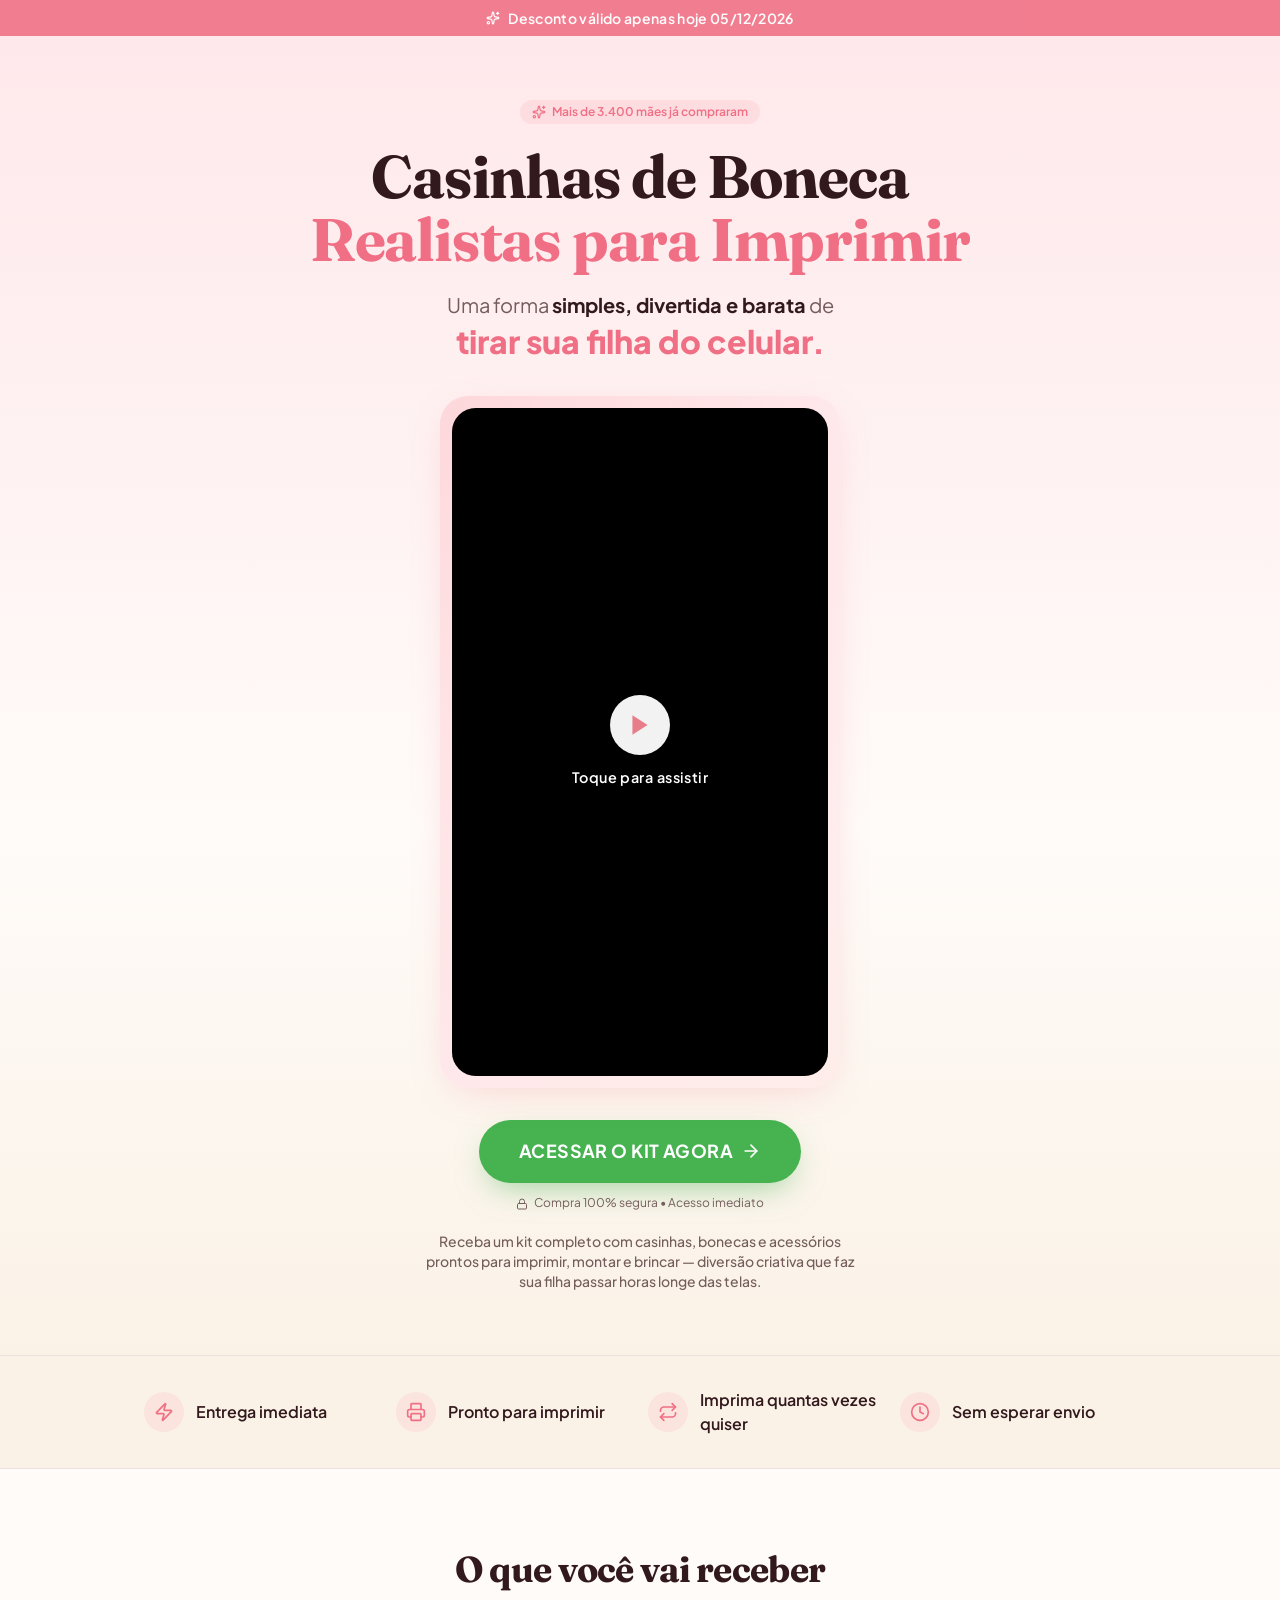
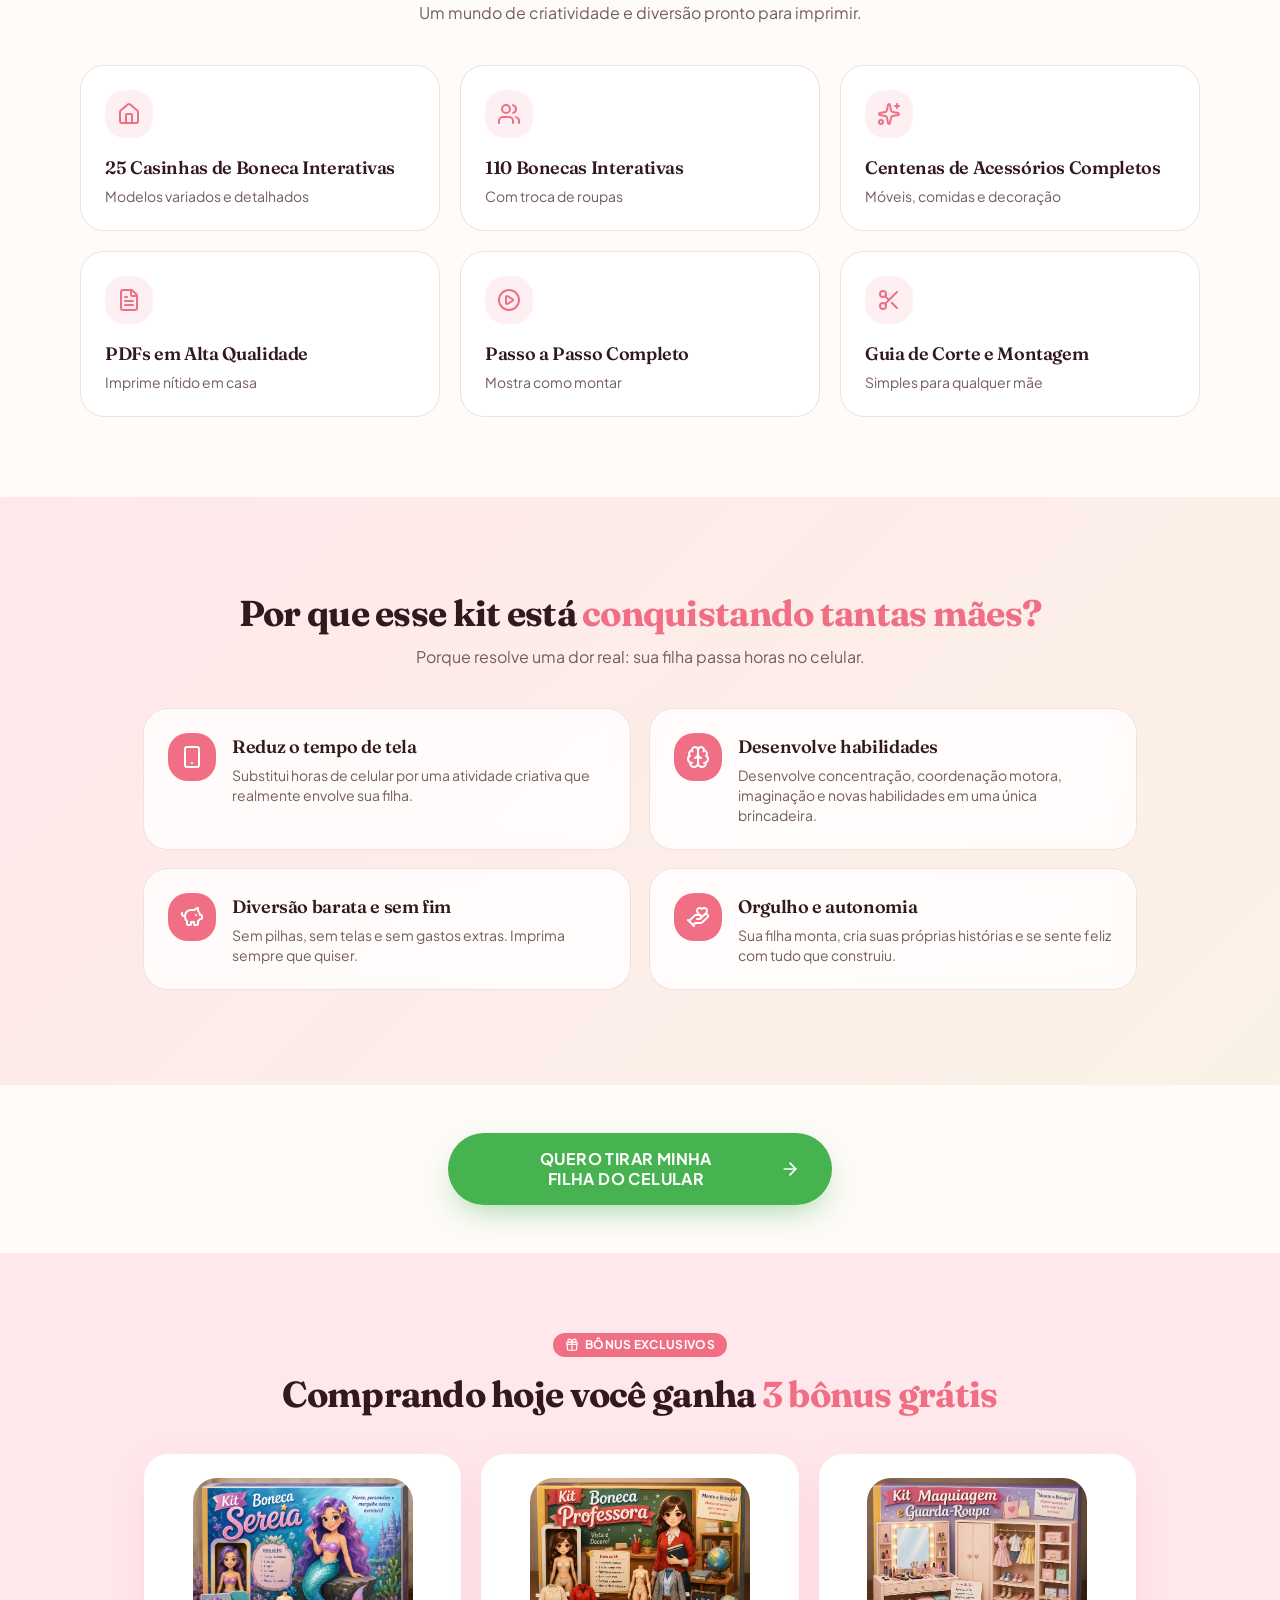
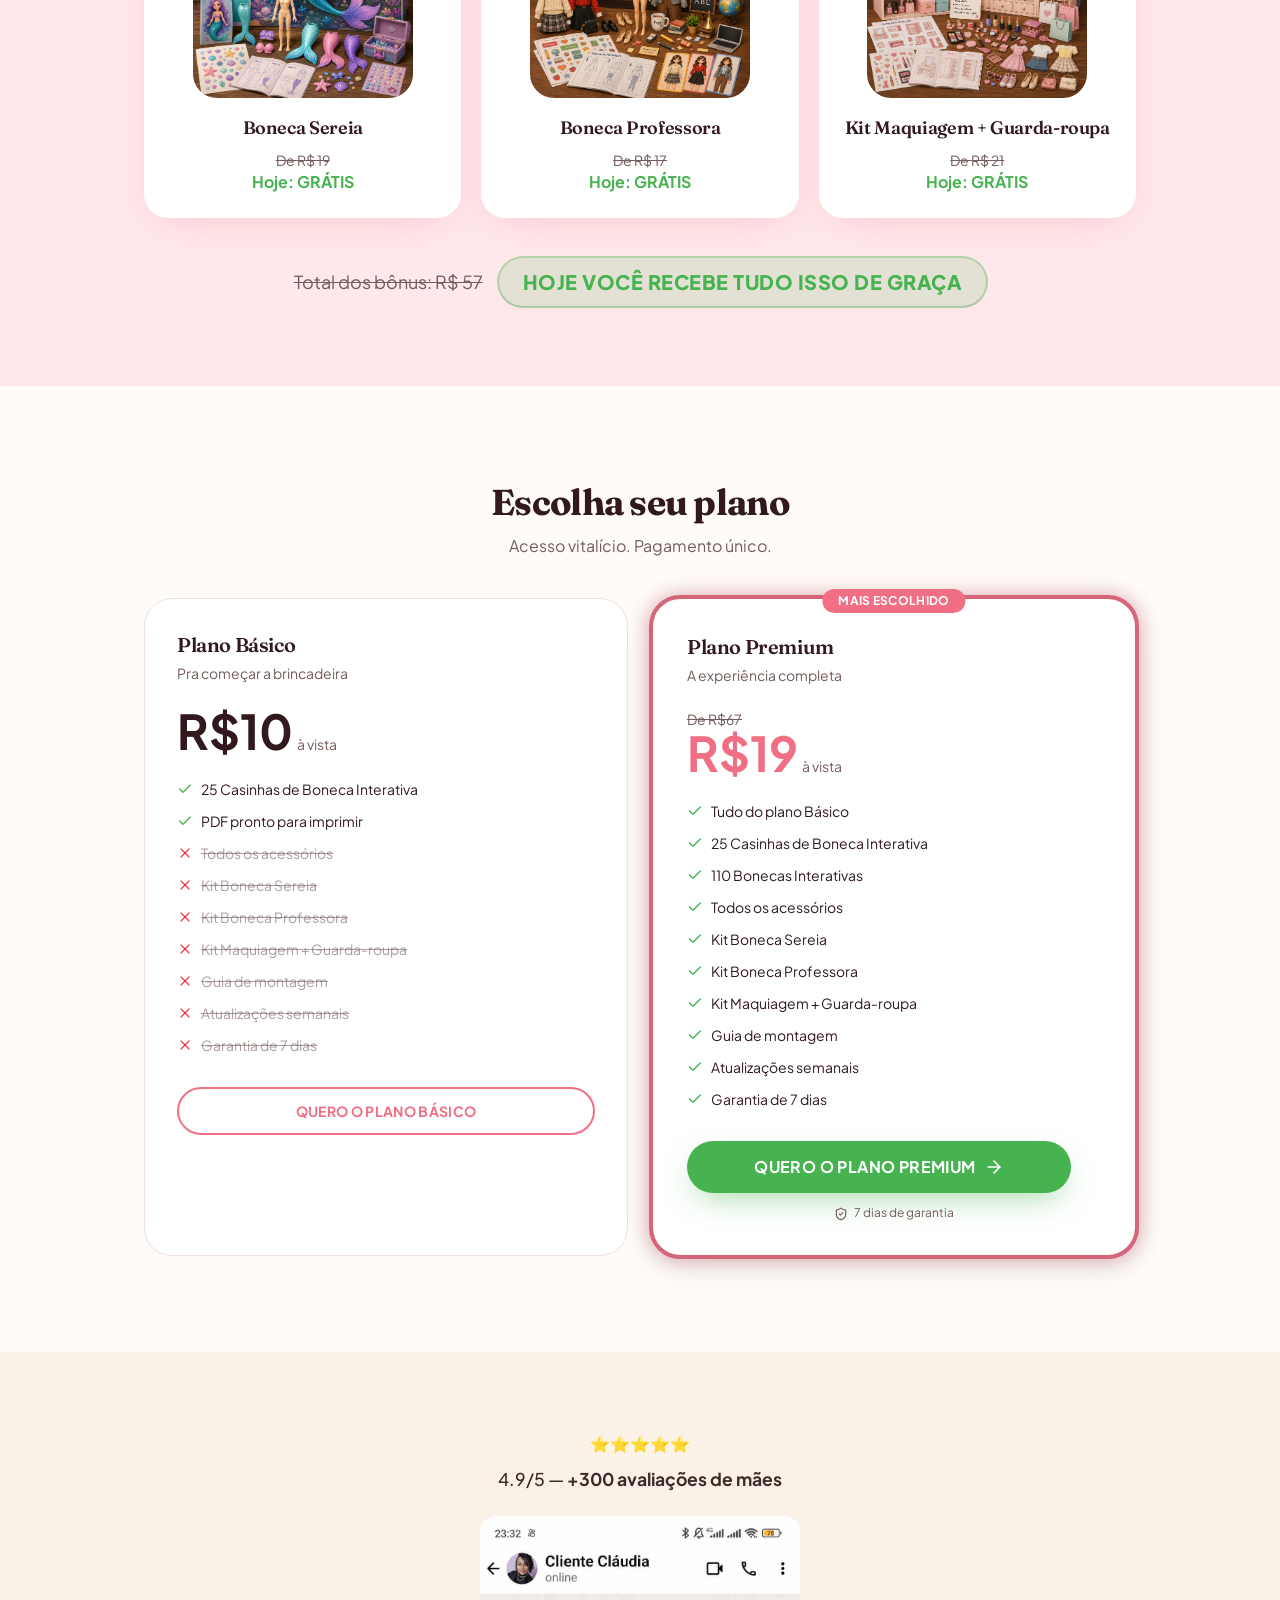
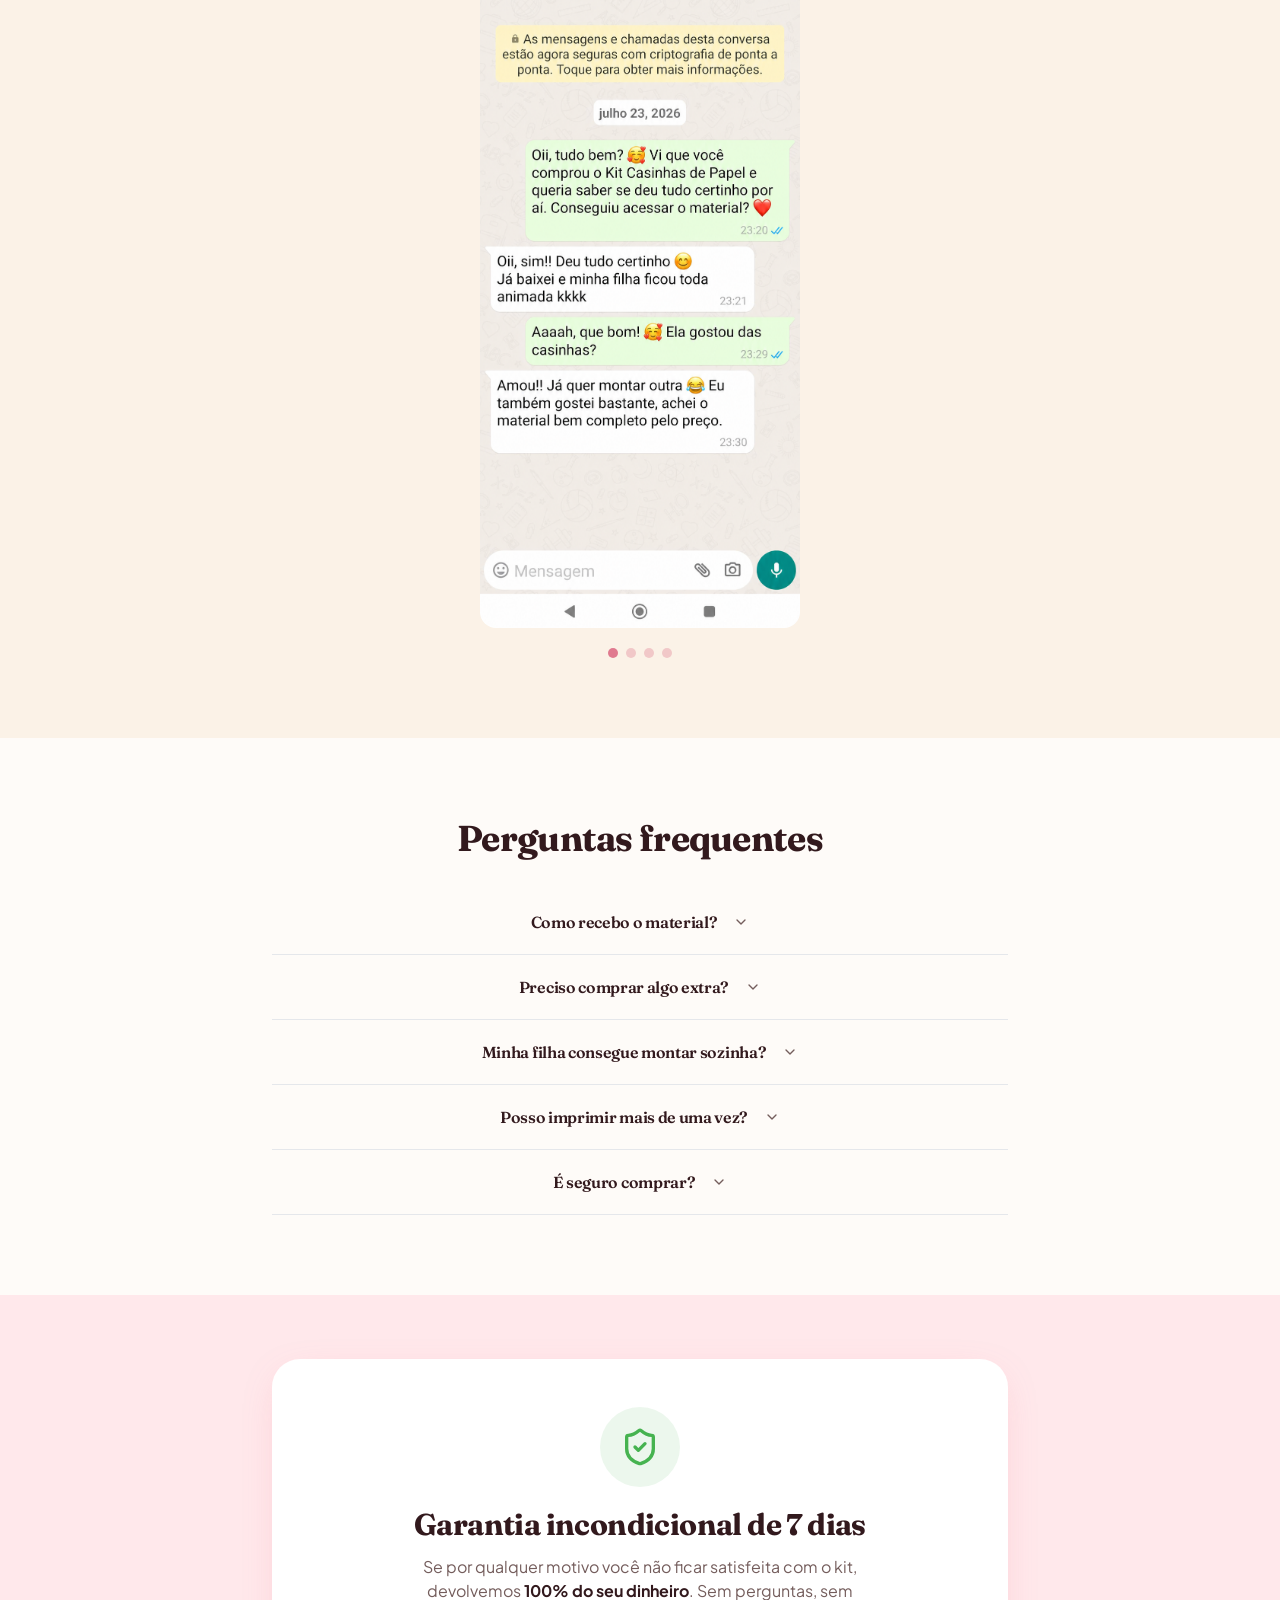
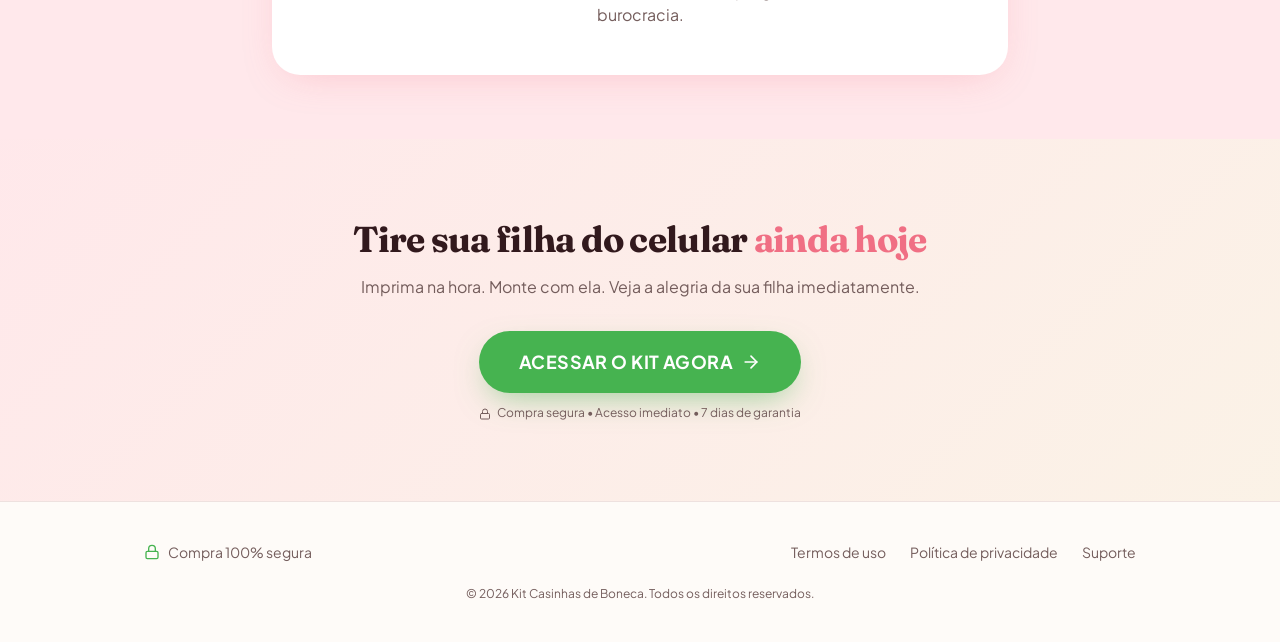
==== commit e9124d6f: "Update index.html Replit-Commit-Author: Agent" ====
--- a/index.html
+++ b/index.html
@@ -54,7 +54,7 @@
   font-size: 0.9rem !important;
   line-height: 1.6 !important;
 }
-</style><script>if(history.scrollRestoration){history.scrollRestoration='manual';}window.scrollTo(0,0);document.addEventListener('DOMContentLoaded',function(){window.scrollTo(0,0);});</script></head><body><!--$--><div class="min-h-screen bg-background text-foreground"><div class="sticky top-0 z-50 bg-primary/90 text-primary-foreground text-xs sm:text-sm"><div class="mx-auto flex max-w-6xl items-center justify-center gap-2 px-3 py-2"><svg xmlns="http://www.w3.org/2000/svg" width="24" height="24" viewBox="0 0 24 24" fill="none" stroke="currentColor" stroke-width="2" stroke-linecap="round" stroke-linejoin="round" class="lucide lucide-sparkles h-3.5 w-3.5 shrink-0" aria-hidden="true"><path d="M11.017 2.814a1 1 0 0 1 1.966 0l1.051 5.558a2 2 0 0 0 1.594 1.594l5.558 1.051a1 1 0 0 1 0 1.966l-5.558 1.051a2 2 0 0 0-1.594 1.594l-1.051 5.558a1 1 0 0 1-1.966 0l-1.051-5.558a2 2 0 0 0-1.594-1.594l-5.558-1.051a1 1 0 0 1 0-1.966l5.558-1.051a2 2 0 0 0 1.594-1.594z"></path><path d="M20 2v4"></path><path d="M22 4h-4"></path><circle cx="4" cy="20" r="2"></circle></svg><span class="font-semibold tracking-wide animate-in fade-in slide-in-from-bottom-1 duration-500"><span id="banner-date">Desconto válido apenas hoje</span></span><script>var d=new Date();var meses=["janeiro","fevereiro","março","abril","maio","junho","julho","agosto","setembro","outubro","novembro","dezembro"];var dd=String(d.getDate()).padStart(2,'0');var mm=String(d.getMonth()+1).padStart(2,'0');document.getElementById("banner-date").textContent="Desconto válido apenas hoje "+dd+"/"+mm+"/"+d.getFullYear();</script></div></div><div class="fixed bottom-4 left-4 z-50 transition-all duration-500 pointer-events-none translate-y-4 opacity-0" role="status" aria-live="polite"><div class="flex items-center gap-3 rounded-2xl bg-card/95 p-3 pr-8 shadow-soft ring-1 ring-border backdrop-blur max-w-[280px] relative"><span class="flex h-9 w-9 shrink-0 items-center justify-center rounded-full bg-primary/15 text-primary"><svg xmlns="http://www.w3.org/2000/svg" width="24" height="24" viewBox="0 0 24 24" fill="none" stroke="currentColor" stroke-width="2" stroke-linecap="round" stroke-linejoin="round" class="lucide lucide-shopping-bag h-4 w-4" aria-hidden="true"><path d="M16 10a4 4 0 0 1-8 0"></path><path d="M3.103 6.034h17.794"></path><path d="M3.4 5.467a2 2 0 0 0-.4 1.2V20a2 2 0 0 0 2 2h14a2 2 0 0 0 2-2V6.667a2 2 0 0 0-.4-1.2l-2-2.667A2 2 0 0 0 17 2H7a2 2 0 0 0-1.6.8z"></path></svg></span><p class="text-xs leading-snug"><strong class="font-semibold">Mariana C.</strong> acabou de adquirir o<!-- --> <span class="text-primary font-semibold">Plano <!-- -->Premium</span></p><button type="button" aria-label="Fechar" class="absolute right-1.5 top-1.5 rounded-full p-1 text-muted-foreground hover:text-foreground"><svg xmlns="http://www.w3.org/2000/svg" width="24" height="24" viewBox="0 0 24 24" fill="none" stroke="currentColor" stroke-width="2" stroke-linecap="round" stroke-linejoin="round" class="lucide lucide-x h-3 w-3" aria-hidden="true"><path d="M18 6 6 18"></path><path d="m6 6 12 12"></path></svg></button></div></div><section class="gradient-soft relative overflow-hidden"><div class="mx-auto max-w-5xl px-4 py-10 text-center sm:py-16"><span class="inline-flex items-center gap-1.5 rounded-full bg-primary/10 px-3 py-1 text-xs font-semibold text-primary"><svg xmlns="http://www.w3.org/2000/svg" width="24" height="24" viewBox="0 0 24 24" fill="none" stroke="currentColor" stroke-width="2" stroke-linecap="round" stroke-linejoin="round" class="lucide lucide-sparkles h-3.5 w-3.5" aria-hidden="true"><path d="M11.017 2.814a1 1 0 0 1 1.966 0l1.051 5.558a2 2 0 0 0 1.594 1.594l5.558 1.051a1 1 0 0 1 0 1.966l-5.558 1.051a2 2 0 0 0-1.594 1.594l-1.051 5.558a1 1 0 0 1-1.966 0l-1.051-5.558a2 2 0 0 0-1.594-1.594l-5.558-1.051a1 1 0 0 1 0-1.966l5.558-1.051a2 2 0 0 0 1.594-1.594z"></path><path d="M20 2v4"></path><path d="M22 4h-4"></path><circle cx="4" cy="20" r="2"></circle></svg> Mais de 3.400 mães já compraram</span><h1 class="mt-5 text-balance text-4xl font-bold leading-[1.05] sm:text-5xl md:text-6xl">Casinhas de Boneca <span class="text-primary">Realistas para Imprimir</span></h1><p class="mx-auto mt-5 max-w-2xl text-balance text-lg text-muted-foreground sm:text-xl">Uma forma <strong class="text-foreground">simples, divertida e barata</strong> de<br><span class="text-primary font-black" style="font-size:1.6em; white-space:nowrap;">tirar sua filha do celular.</span></p><div class="mx-auto mt-8 w-full max-w-[360px] sm:max-w-[400px]"><div class="relative rounded-3xl bg-gradient-to-br from-primary/20 via-blush to-accent/30 p-2 shadow-soft ring-1 ring-border sm:p-3"><div class="relative overflow-hidden rounded-2xl bg-black" style="aspect-ratio:9 / 16"><video id="hero-video" src="/videos/hero-video.mp4" playsinline preload="metadata" autoplay loop style="position:absolute;inset:0;width:100%;height:100%;object-fit:cover;cursor:pointer;" onclick="this.paused?this.play():this.pause()"></video><div id="hero-overlay" onclick="var v=document.getElementById('hero-video');v.play();document.getElementById('hero-overlay').style.display='none';" style="position:absolute;inset:0;display:flex;flex-direction:column;align-items:center;justify-content:center;cursor:pointer;background:rgba(0,0,0,0.35);gap:12px;"><div style="width:60px;height:60px;background:rgba(255,255,255,0.95);border-radius:50%;display:flex;align-items:center;justify-content:center;"><svg xmlns='http://www.w3.org/2000/svg' width='26' height='26' viewBox='0 0 24 24' fill='#e87d8a'><polygon points='5,3 19,12 5,21'/></svg></div><span style="color:#fff;font-size:0.9rem;font-weight:600;letter-spacing:0.03em;text-shadow:0 1px 4px rgba(0,0,0,0.5);">Toque para assistir</span></div><script>var _v=document.getElementById('hero-video');var _o=document.getElementById('hero-overlay');_v.addEventListener('play',function(){_o.style.display='none';});_v.addEventListener('pause',function(){_o.style.display='flex';});</script></div></div></div><div class="mt-8 flex flex-col items-center gap-3"><a href="#planos" class="group inline-flex w-full max-w-sm items-center justify-center gap-2 rounded-full bg-cta text-center font-bold uppercase tracking-wide text-cta-foreground shadow-cta transition-transform hover:scale-[1.02] active:scale-[0.99] animate-pulse-slow sm:w-auto px-6 py-4 text-base sm:px-10 sm:py-5 sm:text-lg"><span class="text-balance leading-tight">Acessar o kit agora</span><svg xmlns="http://www.w3.org/2000/svg" width="24" height="24" viewBox="0 0 24 24" fill="none" stroke="currentColor" stroke-width="2" stroke-linecap="round" stroke-linejoin="round" class="lucide lucide-arrow-right h-5 w-5 shrink-0 transition-transform group-hover:translate-x-1" aria-hidden="true"><path d="M5 12h14"></path><path d="m12 5 7 7-7 7"></path></svg></a><p class="text-xs text-muted-foreground"><svg xmlns="http://www.w3.org/2000/svg" width="24" height="24" viewBox="0 0 24 24" fill="none" stroke="currentColor" stroke-width="2" stroke-linecap="round" stroke-linejoin="round" class="lucide lucide-lock mr-1 inline h-3 w-3" aria-hidden="true"><rect width="18" height="11" x="3" y="11" rx="2" ry="2"></rect><path d="M7 11V7a5 5 0 0 1 10 0v4"></path></svg> Compra 100% segura • Acesso imediato</p><p class="mt-2 max-w-md text-center text-sm font-medium text-muted-foreground">Receba um kit completo com casinhas, bonecas e acessórios prontos para imprimir, montar e brincar  — diversão criativa que faz sua filha passar horas longe das telas.</p></div></div></section><section class="border-y border-border bg-cream"><div class="mx-auto grid max-w-5xl grid-cols-2 gap-4 px-4 py-8 md:grid-cols-4"><div class="flex items-center gap-3 text-left"><span class="flex h-10 w-10 shrink-0 items-center justify-center rounded-full bg-primary/10 text-primary"><svg xmlns="http://www.w3.org/2000/svg" width="24" height="24" viewBox="0 0 24 24" fill="none" stroke="currentColor" stroke-width="2" stroke-linecap="round" stroke-linejoin="round" class="lucide lucide-zap h-5 w-5" aria-hidden="true"><path d="M4 14a1 1 0 0 1-.78-1.63l9.9-10.2a.5.5 0 0 1 .86.46l-1.92 6.02A1 1 0 0 0 13 10h7a1 1 0 0 1 .78 1.63l-9.9 10.2a.5.5 0 0 1-.86-.46l1.92-6.02A1 1 0 0 0 11 14z"></path></svg></span><span class="text-sm font-semibold sm:text-base">Entrega imediata</span></div><div class="flex items-center gap-3 text-left"><span class="flex h-10 w-10 shrink-0 items-center justify-center rounded-full bg-primary/10 text-primary"><svg xmlns="http://www.w3.org/2000/svg" width="24" height="24" viewBox="0 0 24 24" fill="none" stroke="currentColor" stroke-width="2" stroke-linecap="round" stroke-linejoin="round" class="lucide lucide-printer h-5 w-5" aria-hidden="true"><path d="M6 18H4a2 2 0 0 1-2-2v-5a2 2 0 0 1 2-2h16a2 2 0 0 1 2 2v5a2 2 0 0 1-2 2h-2"></path><path d="M6 9V3a1 1 0 0 1 1-1h10a1 1 0 0 1 1 1v6"></path><rect x="6" y="14" width="12" height="8" rx="1"></rect></svg></span><span class="text-sm font-semibold sm:text-base">Pronto para imprimir</span></div><div class="flex items-center gap-3 text-left"><span class="flex h-10 w-10 shrink-0 items-center justify-center rounded-full bg-primary/10 text-primary"><svg xmlns="http://www.w3.org/2000/svg" width="24" height="24" viewBox="0 0 24 24" fill="none" stroke="currentColor" stroke-width="2" stroke-linecap="round" stroke-linejoin="round" class="lucide lucide-repeat h-5 w-5" aria-hidden="true"><path d="m17 2 4 4-4 4"></path><path d="M3 11v-1a4 4 0 0 1 4-4h14"></path><path d="m7 22-4-4 4-4"></path><path d="M21 13v1a4 4 0 0 1-4 4H3"></path></svg></span><span class="text-sm font-semibold sm:text-base">Imprima quantas vezes quiser</span></div><div class="flex items-center gap-3 text-left"><span class="flex h-10 w-10 shrink-0 items-center justify-center rounded-full bg-primary/10 text-primary"><svg xmlns="http://www.w3.org/2000/svg" width="24" height="24" viewBox="0 0 24 24" fill="none" stroke="currentColor" stroke-width="2" stroke-linecap="round" stroke-linejoin="round" class="lucide lucide-clock h-5 w-5" aria-hidden="true"><circle cx="12" cy="12" r="10"></circle><path d="M12 6v6l4 2"></path></svg></span><span class="text-sm font-semibold sm:text-base">Sem esperar envio</span></div></div></section><section class="bg-background py-16 sm:py-20"><div class="mx-auto max-w-6xl px-4"><div class="text-center"><h2 class="text-3xl font-bold sm:text-4xl">O que você vai receber</h2><p class="mx-auto mt-3 max-w-xl text-muted-foreground">Um mundo de criatividade e diversão pronto para imprimir.</p></div><div class="mt-10 grid gap-5 md:grid-cols-2 lg:grid-cols-3"><div class="group rounded-2xl border border-border bg-card p-6 transition-all hover:-translate-y-1 hover:shadow-soft"><span class="flex h-12 w-12 items-center justify-center rounded-xl bg-primary/10 text-primary transition-colors group-hover:bg-primary group-hover:text-primary-foreground"><svg xmlns="http://www.w3.org/2000/svg" width="24" height="24" viewBox="0 0 24 24" fill="none" stroke="currentColor" stroke-width="2" stroke-linecap="round" stroke-linejoin="round" class="lucide lucide-house h-6 w-6" aria-hidden="true"><path d="M15 21v-8a1 1 0 0 0-1-1h-4a1 1 0 0 0-1 1v8"></path><path d="M3 10a2 2 0 0 1 .709-1.528l7-6a2 2 0 0 1 2.582 0l7 6A2 2 0 0 1 21 10v9a2 2 0 0 1-2 2H5a2 2 0 0 1-2-2z"></path></svg></span><h3 class="mt-4 text-lg font-semibold">25 Casinhas de Boneca Interativas</h3><p class="mt-1 text-sm text-muted-foreground">Modelos variados e detalhados</p></div><div class="group rounded-2xl border border-border bg-card p-6 transition-all hover:-translate-y-1 hover:shadow-soft"><span class="flex h-12 w-12 items-center justify-center rounded-xl bg-primary/10 text-primary transition-colors group-hover:bg-primary group-hover:text-primary-foreground"><svg xmlns="http://www.w3.org/2000/svg" width="24" height="24" viewBox="0 0 24 24" fill="none" stroke="currentColor" stroke-width="2" stroke-linecap="round" stroke-linejoin="round" class="lucide lucide-users h-6 w-6" aria-hidden="true"><path d="M16 21v-2a4 4 0 0 0-4-4H6a4 4 0 0 0-4 4v2"></path><path d="M16 3.128a4 4 0 0 1 0 7.744"></path><path d="M22 21v-2a4 4 0 0 0-3-3.87"></path><circle cx="9" cy="7" r="4"></circle></svg></span><h3 class="mt-4 text-lg font-semibold">110 Bonecas Interativas</h3><p class="mt-1 text-sm text-muted-foreground">Com troca de roupas</p></div><div class="group rounded-2xl border border-border bg-card p-6 transition-all hover:-translate-y-1 hover:shadow-soft"><span class="flex h-12 w-12 items-center justify-center rounded-xl bg-primary/10 text-primary transition-colors group-hover:bg-primary group-hover:text-primary-foreground"><svg xmlns="http://www.w3.org/2000/svg" width="24" height="24" viewBox="0 0 24 24" fill="none" stroke="currentColor" stroke-width="2" stroke-linecap="round" stroke-linejoin="round" class="lucide lucide-sparkles h-6 w-6" aria-hidden="true"><path d="M11.017 2.814a1 1 0 0 1 1.966 0l1.051 5.558a2 2 0 0 0 1.594 1.594l5.558 1.051a1 1 0 0 1 0 1.966l-5.558 1.051a2 2 0 0 0-1.594 1.594l-1.051 5.558a1 1 0 0 1-1.966 0l-1.051-5.558a2 2 0 0 0-1.594-1.594l-5.558-1.051a1 1 0 0 1 0-1.966l5.558-1.051a2 2 0 0 0 1.594-1.594z"></path><path d="M20 2v4"></path><path d="M22 4h-4"></path><circle cx="4" cy="20" r="2"></circle></svg></span><h3 class="mt-4 text-lg font-semibold">Centenas de Acessórios Completos</h3><p class="mt-1 text-sm text-muted-foreground">Móveis, comidas e decoração</p></div><div class="group rounded-2xl border border-border bg-card p-6 transition-all hover:-translate-y-1 hover:shadow-soft"><span class="flex h-12 w-12 items-center justify-center rounded-xl bg-primary/10 text-primary transition-colors group-hover:bg-primary group-hover:text-primary-foreground"><svg xmlns="http://www.w3.org/2000/svg" width="24" height="24" viewBox="0 0 24 24" fill="none" stroke="currentColor" stroke-width="2" stroke-linecap="round" stroke-linejoin="round" class="lucide lucide-file-text h-6 w-6" aria-hidden="true"><path d="M6 22a2 2 0 0 1-2-2V4a2 2 0 0 1 2-2h8a2.4 2.4 0 0 1 1.704.706l3.588 3.588A2.4 2.4 0 0 1 20 8v12a2 2 0 0 1-2 2z"></path><path d="M14 2v5a1 1 0 0 0 1 1h5"></path><path d="M10 9H8"></path><path d="M16 13H8"></path><path d="M16 17H8"></path></svg></span><h3 class="mt-4 text-lg font-semibold">PDFs em Alta Qualidade</h3><p class="mt-1 text-sm text-muted-foreground">Imprime nítido em casa</p></div><div class="group rounded-2xl border border-border bg-card p-6 transition-all hover:-translate-y-1 hover:shadow-soft"><span class="flex h-12 w-12 items-center justify-center rounded-xl bg-primary/10 text-primary transition-colors group-hover:bg-primary group-hover:text-primary-foreground"><svg xmlns="http://www.w3.org/2000/svg" width="24" height="24" viewBox="0 0 24 24" fill="none" stroke="currentColor" stroke-width="2" stroke-linecap="round" stroke-linejoin="round" class="lucide lucide-circle-play h-6 w-6" aria-hidden="true"><path d="M9 9.003a1 1 0 0 1 1.517-.859l4.997 2.997a1 1 0 0 1 0 1.718l-4.997 2.997A1 1 0 0 1 9 14.996z"></path><circle cx="12" cy="12" r="10"></circle></svg></span><h3 class="mt-4 text-lg font-semibold">Passo a Passo Completo</h3><p class="mt-1 text-sm text-muted-foreground">Mostra como montar</p></div><div class="group rounded-2xl border border-border bg-card p-6 transition-all hover:-translate-y-1 hover:shadow-soft"><span class="flex h-12 w-12 items-center justify-center rounded-xl bg-primary/10 text-primary transition-colors group-hover:bg-primary group-hover:text-primary-foreground"><svg xmlns="http://www.w3.org/2000/svg" width="24" height="24" viewBox="0 0 24 24" fill="none" stroke="currentColor" stroke-width="2" stroke-linecap="round" stroke-linejoin="round" class="lucide lucide-scissors h-6 w-6" aria-hidden="true"><circle cx="6" cy="6" r="3"></circle><path d="M8.12 8.12 12 12"></path><path d="M20 4 8.12 15.88"></path><circle cx="6" cy="18" r="3"></circle><path d="M14.8 14.8 20 20"></path></svg></span><h3 class="mt-4 text-lg font-semibold">Guia de Corte e Montagem</h3><p class="mt-1 text-sm text-muted-foreground">Simples para qualquer mãe</p></div></div></div></section><section class="gradient-warm py-16 sm:py-24"><div class="mx-auto max-w-5xl px-4"><div class="text-center"><h2 class="text-3xl font-bold sm:text-4xl">Por que esse kit está <span class="text-primary">conquistando tantas mães?</span></h2><p class="mx-auto mt-3 max-w-xl text-muted-foreground">Porque resolve uma dor real: sua filha passa horas no celular.</p></div><div class="mt-10 grid gap-5 md:grid-cols-2"><div class="rounded-2xl bg-card/80 p-6 backdrop-blur ring-1 ring-border"><div class="flex items-start gap-4"><span class="flex h-12 w-12 shrink-0 items-center justify-center rounded-xl bg-primary text-primary-foreground"><svg xmlns="http://www.w3.org/2000/svg" width="24" height="24" viewBox="0 0 24 24" fill="none" stroke="currentColor" stroke-width="2" stroke-linecap="round" stroke-linejoin="round" class="lucide lucide-smartphone h-6 w-6" aria-hidden="true"><rect width="14" height="20" x="5" y="2" rx="2" ry="2"></rect><path d="M12 18h.01"></path></svg></span><div><h3 class="text-lg font-semibold">Reduz o tempo de tela</h3><p class="mt-1 text-sm text-muted-foreground">Substitui horas de celular por uma atividade criativa que realmente envolve sua filha.</p></div></div></div><div class="rounded-2xl bg-card/80 p-6 backdrop-blur ring-1 ring-border"><div class="flex items-start gap-4"><span class="flex h-12 w-12 shrink-0 items-center justify-center rounded-xl bg-primary text-primary-foreground"><svg xmlns="http://www.w3.org/2000/svg" width="24" height="24" viewBox="0 0 24 24" fill="none" stroke="currentColor" stroke-width="2" stroke-linecap="round" stroke-linejoin="round" class="lucide lucide-brain h-6 w-6" aria-hidden="true"><path d="M12 18V5"></path><path d="M15 13a4.17 4.17 0 0 1-3-4 4.17 4.17 0 0 1-3 4"></path><path d="M17.598 6.5A3 3 0 1 0 12 5a3 3 0 1 0-5.598 1.5"></path><path d="M17.997 5.125a4 4 0 0 1 2.526 5.77"></path><path d="M18 18a4 4 0 0 0 2-7.464"></path><path d="M19.967 17.483A4 4 0 1 1 12 18a4 4 0 1 1-7.967-.517"></path><path d="M6 18a4 4 0 0 1-2-7.464"></path><path d="M6.003 5.125a4 4 0 0 0-2.526 5.77"></path></svg></span><div><h3 class="text-lg font-semibold">Desenvolve habilidades</h3><p class="mt-1 text-sm text-muted-foreground">Desenvolve concentração, coordenação motora, imaginação e novas habilidades em uma única brincadeira.</p></div></div></div><div class="rounded-2xl bg-card/80 p-6 backdrop-blur ring-1 ring-border"><div class="flex items-start gap-4"><span class="flex h-12 w-12 shrink-0 items-center justify-center rounded-xl bg-primary text-primary-foreground"><svg xmlns="http://www.w3.org/2000/svg" width="24" height="24" viewBox="0 0 24 24" fill="none" stroke="currentColor" stroke-width="2" stroke-linecap="round" stroke-linejoin="round" class="lucide lucide-piggy-bank h-6 w-6" aria-hidden="true"><path d="M11 17h3v2a1 1 0 0 0 1 1h2a1 1 0 0 0 1-1v-3a3.16 3.16 0 0 0 2-2h1a1 1 0 0 0 1-1v-2a1 1 0 0 0-1-1h-1a5 5 0 0 0-2-4V3a4 4 0 0 0-3.2 1.6l-.3.4H11a6 6 0 0 0-6 6v1a5 5 0 0 0 2 4v3a1 1 0 0 0 1 1h2a1 1 0 0 0 1-1z"></path><path d="M16 10h.01"></path><path d="M2 8v1a2 2 0 0 0 2 2h1"></path></svg></span><div><h3 class="text-lg font-semibold">Diversão barata e sem fim</h3><p class="mt-1 text-sm text-muted-foreground">Sem pilhas, sem telas e sem gastos extras. Imprima sempre que quiser.</p></div></div></div><div class="rounded-2xl bg-card/80 p-6 backdrop-blur ring-1 ring-border"><div class="flex items-start gap-4"><span class="flex h-12 w-12 shrink-0 items-center justify-center rounded-xl bg-primary text-primary-foreground"><svg xmlns="http://www.w3.org/2000/svg" width="24" height="24" viewBox="0 0 24 24" fill="none" stroke="currentColor" stroke-width="2" stroke-linecap="round" stroke-linejoin="round" class="lucide lucide-hand-heart h-6 w-6" aria-hidden="true"><path d="M11 14h2a2 2 0 0 0 0-4h-3c-.6 0-1.1.2-1.4.6L3 16"></path><path d="m14.45 13.39 5.05-4.694C20.196 8 21 6.85 21 5.75a2.75 2.75 0 0 0-4.797-1.837.276.276 0 0 1-.406 0A2.75 2.75 0 0 0 11 5.75c0 1.2.802 2.248 1.5 2.946L16 11.95"></path><path d="m2 15 6 6"></path><path d="m7 20 1.6-1.4c.3-.4.8-.6 1.4-.6h4c1.1 0 2.1-.4 2.8-1.2l4.6-4.4a1 1 0 0 0-2.75-2.91"></path></svg></span><div><h3 class="text-lg font-semibold">Orgulho e autonomia</h3><p class="mt-1 text-sm text-muted-foreground">Sua filha monta, cria suas próprias histórias e se sente feliz com tudo que construiu.</p></div></div></div></div></div></section><section class="bg-background py-12"><div class="flex justify-center px-4"><a href="#planos" class="group inline-flex w-full max-w-sm items-center justify-center gap-2 rounded-full bg-cta text-center font-bold uppercase tracking-wide text-cta-foreground shadow-cta transition-transform hover:scale-[1.02] active:scale-[0.99] animate-pulse-slow sm:w-auto px-5 py-3.5 text-sm sm:px-8 sm:py-4 sm:text-base"><span class="text-balance leading-tight">Quero tirar minha filha do celular</span><svg xmlns="http://www.w3.org/2000/svg" width="24" height="24" viewBox="0 0 24 24" fill="none" stroke="currentColor" stroke-width="2" stroke-linecap="round" stroke-linejoin="round" class="lucide lucide-arrow-right h-5 w-5 shrink-0 transition-transform group-hover:translate-x-1" aria-hidden="true"><path d="M5 12h14"></path><path d="m12 5 7 7-7 7"></path></svg></a></div></section><section class="bg-blush py-16 sm:py-20"><div class="mx-auto max-w-5xl px-4 text-center"><span class="inline-flex items-center gap-1.5 rounded-full bg-primary px-3 py-1 text-xs font-bold uppercase tracking-wide text-primary-foreground"><svg xmlns="http://www.w3.org/2000/svg" width="24" height="24" viewBox="0 0 24 24" fill="none" stroke="currentColor" stroke-width="2" stroke-linecap="round" stroke-linejoin="round" class="lucide lucide-gift h-3.5 w-3.5" aria-hidden="true"><path d="M12 7v14"></path><path d="M20 11v8a2 2 0 0 1-2 2H6a2 2 0 0 1-2-2v-8"></path><path d="M7.5 7a1 1 0 0 1 0-5A4.8 8 0 0 1 12 7a4.8 8 0 0 1 4.5-5 1 1 0 0 1 0 5"></path><rect x="3" y="7" width="18" height="4" rx="1"></rect></svg> Bônus exclusivos</span><h2 class="mt-4 text-3xl font-bold sm:text-4xl">Comprando hoje você ganha <span class="text-primary">3 bônus grátis</span></h2><div class="mt-10 grid gap-5 md:grid-cols-3"><div class="rounded-2xl bg-card p-6 ring-1 ring-border shadow-soft"><div class="mx-auto aspect-square w-full max-w-[220px] overflow-hidden rounded-2xl bg-blush/60"><img src="images/bonus-sereia-nova.png" alt="Boneca Sereia" loading="lazy" class="h-full w-full object-contain"></div><h3 class="mt-4 text-lg font-semibold">Boneca Sereia</h3><p class="mt-2 text-sm text-muted-foreground line-through">De <!-- -->R$ 19</p><p class="text-base font-bold text-cta">Hoje: GRÁTIS</p></div><div class="rounded-2xl bg-card p-6 ring-1 ring-border shadow-soft"><div class="mx-auto aspect-square w-full max-w-[220px] overflow-hidden rounded-2xl bg-blush/60"><img src="images/bonus-professora-nova.png" alt="Boneca Professora" loading="lazy" class="h-full w-full object-contain"></div><h3 class="mt-4 text-lg font-semibold">Boneca Professora</h3><p class="mt-2 text-sm text-muted-foreground line-through">De <!-- -->R$ 17</p><p class="text-base font-bold text-cta">Hoje: GRÁTIS</p></div><div class="rounded-2xl bg-card p-6 ring-1 ring-border shadow-soft"><div class="mx-auto aspect-square w-full max-w-[220px] overflow-hidden rounded-2xl bg-blush/60"><img src="images/bonus-maquiagem-nova.png" alt="Kit Maquiagem + Guarda-roupa" loading="lazy" class="h-full w-full object-contain"></div><h3 class="mt-4 text-lg font-semibold">Kit Maquiagem + Guarda-roupa</h3><p class="mt-2 text-sm text-muted-foreground line-through">De <!-- -->R$ 21</p><p class="text-base font-bold text-cta">Hoje: GRÁTIS</p></div></div><div class="mt-10 flex flex-col items-center justify-center gap-3 sm:flex-row sm:gap-4"><span class="text-lg text-muted-foreground line-through">Total dos bônus: R$ 57</span><span class="inline-flex items-center justify-center rounded-full bg-cta/15 px-6 py-2.5 text-lg font-black uppercase tracking-wide text-cta ring-2 ring-cta/40 shadow-sm sm:text-xl">Hoje você recebe tudo isso de graça</span></div></div></section><section id="planos" class="bg-background py-16 sm:py-24"><div class="mx-auto max-w-5xl px-4"><div class="text-center"><h2 class="text-3xl font-bold sm:text-4xl">Escolha seu plano</h2><p class="mt-3 text-muted-foreground">Acesso vitalício. Pagamento único.</p></div><div class="mt-10 grid gap-6 md:grid-cols-2"><div class="flex flex-col rounded-3xl border border-border bg-card p-8"><h3 class="text-xl font-semibold">Plano Básico</h3><p class="mt-1 text-sm text-muted-foreground">Pra começar a brincadeira</p><div class="mt-6 flex items-baseline gap-1"><span class="text-5xl font-bold">R$10</span><span class="text-sm text-muted-foreground">à vista</span></div><ul class="mt-6 space-y-3 text-sm"><li class="flex items-start gap-2"><svg xmlns="http://www.w3.org/2000/svg" width="24" height="24" viewBox="0 0 24 24" fill="none" stroke="currentColor" stroke-width="2" stroke-linecap="round" stroke-linejoin="round" class="lucide lucide-check mt-0.5 h-4 w-4 shrink-0 text-cta" aria-hidden="true"><path d="M20 6 9 17l-5-5"></path></svg>25 Casinhas de Boneca Interativa</li><li class="flex items-start gap-2"><svg xmlns="http://www.w3.org/2000/svg" width="24" height="24" viewBox="0 0 24 24" fill="none" stroke="currentColor" stroke-width="2" stroke-linecap="round" stroke-linejoin="round" class="lucide lucide-check mt-0.5 h-4 w-4 shrink-0 text-cta" aria-hidden="true"><path d="M20 6 9 17l-5-5"></path></svg>PDF pronto para imprimir</li><li class="flex items-start gap-2 text-muted-foreground/60"><svg xmlns="http://www.w3.org/2000/svg" width="24" height="24" viewBox="0 0 24 24" fill="none" stroke="currentColor" stroke-width="2" stroke-linecap="round" stroke-linejoin="round" class="lucide lucide-x mt-0.5 h-4 w-4 shrink-0 text-destructive/70" aria-hidden="true"><path d="M18 6 6 18"></path><path d="m6 6 12 12"></path></svg><span class="line-through">Todos os acessórios</span></li><li class="flex items-start gap-2 text-muted-foreground/60"><svg xmlns="http://www.w3.org/2000/svg" width="24" height="24" viewBox="0 0 24 24" fill="none" stroke="currentColor" stroke-width="2" stroke-linecap="round" stroke-linejoin="round" class="lucide lucide-x mt-0.5 h-4 w-4 shrink-0 text-destructive/70" aria-hidden="true"><path d="M18 6 6 18"></path><path d="m6 6 12 12"></path></svg><span class="line-through">Kit Boneca Sereia</span></li><li class="flex items-start gap-2 text-muted-foreground/60"><svg xmlns="http://www.w3.org/2000/svg" width="24" height="24" viewBox="0 0 24 24" fill="none" stroke="currentColor" stroke-width="2" stroke-linecap="round" stroke-linejoin="round" class="lucide lucide-x mt-0.5 h-4 w-4 shrink-0 text-destructive/70" aria-hidden="true"><path d="M18 6 6 18"></path><path d="m6 6 12 12"></path></svg><span class="line-through">Kit Boneca Professora</span></li><li class="flex items-start gap-2 text-muted-foreground/60"><svg xmlns="http://www.w3.org/2000/svg" width="24" height="24" viewBox="0 0 24 24" fill="none" stroke="currentColor" stroke-width="2" stroke-linecap="round" stroke-linejoin="round" class="lucide lucide-x mt-0.5 h-4 w-4 shrink-0 text-destructive/70" aria-hidden="true"><path d="M18 6 6 18"></path><path d="m6 6 12 12"></path></svg><span class="line-through">Kit Maquiagem + Guarda-roupa</span></li><li class="flex items-start gap-2 text-muted-foreground/60"><svg xmlns="http://www.w3.org/2000/svg" width="24" height="24" viewBox="0 0 24 24" fill="none" stroke="currentColor" stroke-width="2" stroke-linecap="round" stroke-linejoin="round" class="lucide lucide-x mt-0.5 h-4 w-4 shrink-0 text-destructive/70" aria-hidden="true"><path d="M18 6 6 18"></path><path d="m6 6 12 12"></path></svg><span class="line-through">Guia de montagem</span></li><li class="flex items-start gap-2 text-muted-foreground/60"><svg xmlns="http://www.w3.org/2000/svg" width="24" height="24" viewBox="0 0 24 24" fill="none" stroke="currentColor" stroke-width="2" stroke-linecap="round" stroke-linejoin="round" class="lucide lucide-x mt-0.5 h-4 w-4 shrink-0 text-destructive/70" aria-hidden="true"><path d="M18 6 6 18"></path><path d="m6 6 12 12"></path></svg><span class="line-through">Atualizações semanais</span></li><li class="flex items-start gap-2 text-muted-foreground/60"><svg xmlns="http://www.w3.org/2000/svg" width="24" height="24" viewBox="0 0 24 24" fill="none" stroke="currentColor" stroke-width="2" stroke-linecap="round" stroke-linejoin="round" class="lucide lucide-x mt-0.5 h-4 w-4 shrink-0 text-destructive/70" aria-hidden="true"><path d="M18 6 6 18"></path><path d="m6 6 12 12"></path></svg><span class="line-through">Garantia de 7 dias</span></li></ul><button type="button" id="btn-plano-basico" class="mt-8 inline-flex items-center justify-center rounded-full border-2 border-primary px-6 py-3 text-sm font-bold uppercase tracking-wide text-primary transition-colors hover:bg-primary hover:text-primary-foreground">Quero o plano básico</button></div><div class="relative flex flex-col rounded-3xl bg-card p-8 shadow-soft" style="border:3px solid transparent; background-clip:padding-box; box-shadow:0 0 0 3px #d4667a, 0 0 18px 4px rgba(212,102,122,0.45), 0 8px 32px rgba(0,0,0,0.12);"><span class="absolute -top-3 left-1/2 -translate-x-1/2 rounded-full bg-primary px-4 py-1 text-xs font-bold uppercase tracking-wide text-primary-foreground">Mais escolhido</span><h3 class="text-xl font-semibold">Plano Premium</h3><p class="mt-1 text-sm text-muted-foreground">A experiência completa</p><div class="mt-6"><p class="text-sm text-muted-foreground line-through">De R$67</p><div class="flex items-baseline gap-1"><span class="text-5xl font-bold text-primary">R$19</span><span class="text-sm text-muted-foreground">à vista</span></div></div><ul class="mt-6 space-y-3 text-sm"><li class="flex items-start gap-2"><svg xmlns="http://www.w3.org/2000/svg" width="24" height="24" viewBox="0 0 24 24" fill="none" stroke="currentColor" stroke-width="2" stroke-linecap="round" stroke-linejoin="round" class="lucide lucide-check mt-0.5 h-4 w-4 shrink-0 text-cta" aria-hidden="true"><path d="M20 6 9 17l-5-5"></path></svg>Tudo do plano Básico</li><li class="flex items-start gap-2"><svg xmlns="http://www.w3.org/2000/svg" width="24" height="24" viewBox="0 0 24 24" fill="none" stroke="currentColor" stroke-width="2" stroke-linecap="round" stroke-linejoin="round" class="lucide lucide-check mt-0.5 h-4 w-4 shrink-0 text-cta" aria-hidden="true"><path d="M20 6 9 17l-5-5"></path></svg>25 Casinhas de Boneca Interativa</li><li class="flex items-start gap-2"><svg xmlns="http://www.w3.org/2000/svg" width="24" height="24" viewBox="0 0 24 24" fill="none" stroke="currentColor" stroke-width="2" stroke-linecap="round" stroke-linejoin="round" class="lucide lucide-check mt-0.5 h-4 w-4 shrink-0 text-cta" aria-hidden="true"><path d="M20 6 9 17l-5-5"></path></svg>110 Bonecas Interativas</li><li class="flex items-start gap-2"><svg xmlns="http://www.w3.org/2000/svg" width="24" height="24" viewBox="0 0 24 24" fill="none" stroke="currentColor" stroke-width="2" stroke-linecap="round" stroke-linejoin="round" class="lucide lucide-check mt-0.5 h-4 w-4 shrink-0 text-cta" aria-hidden="true"><path d="M20 6 9 17l-5-5"></path></svg>Todos os acessórios</li><li class="flex items-start gap-2"><svg xmlns="http://www.w3.org/2000/svg" width="24" height="24" viewBox="0 0 24 24" fill="none" stroke="currentColor" stroke-width="2" stroke-linecap="round" stroke-linejoin="round" class="lucide lucide-check mt-0.5 h-4 w-4 shrink-0 text-cta" aria-hidden="true"><path d="M20 6 9 17l-5-5"></path></svg>Kit Boneca Sereia</li><li class="flex items-start gap-2"><svg xmlns="http://www.w3.org/2000/svg" width="24" height="24" viewBox="0 0 24 24" fill="none" stroke="currentColor" stroke-width="2" stroke-linecap="round" stroke-linejoin="round" class="lucide lucide-check mt-0.5 h-4 w-4 shrink-0 text-cta" aria-hidden="true"><path d="M20 6 9 17l-5-5"></path></svg>Kit Boneca Professora</li><li class="flex items-start gap-2"><svg xmlns="http://www.w3.org/2000/svg" width="24" height="24" viewBox="0 0 24 24" fill="none" stroke="currentColor" stroke-width="2" stroke-linecap="round" stroke-linejoin="round" class="lucide lucide-check mt-0.5 h-4 w-4 shrink-0 text-cta" aria-hidden="true"><path d="M20 6 9 17l-5-5"></path></svg>Kit Maquiagem + Guarda-roupa</li><li class="flex items-start gap-2"><svg xmlns="http://www.w3.org/2000/svg" width="24" height="24" viewBox="0 0 24 24" fill="none" stroke="currentColor" stroke-width="2" stroke-linecap="round" stroke-linejoin="round" class="lucide lucide-check mt-0.5 h-4 w-4 shrink-0 text-cta" aria-hidden="true"><path d="M20 6 9 17l-5-5"></path></svg>Guia de montagem</li><li class="flex items-start gap-2"><svg xmlns="http://www.w3.org/2000/svg" width="24" height="24" viewBox="0 0 24 24" fill="none" stroke="currentColor" stroke-width="2" stroke-linecap="round" stroke-linejoin="round" class="lucide lucide-check mt-0.5 h-4 w-4 shrink-0 text-cta" aria-hidden="true"><path d="M20 6 9 17l-5-5"></path></svg>Atualizações semanais</li><li class="flex items-start gap-2"><svg xmlns="http://www.w3.org/2000/svg" width="24" height="24" viewBox="0 0 24 24" fill="none" stroke="currentColor" stroke-width="2" stroke-linecap="round" stroke-linejoin="round" class="lucide lucide-check mt-0.5 h-4 w-4 shrink-0 text-cta" aria-hidden="true"><path d="M20 6 9 17l-5-5"></path></svg>Garantia de 7 dias</li></ul><a href="https://ggcheckout.app/checkout/v5/BQR63iCsM09Ld7y0G1CR" class="group inline-flex max-w-sm items-center justify-center gap-2 rounded-full bg-cta text-center font-bold uppercase tracking-wide text-cta-foreground shadow-cta transition-transform hover:scale-[1.02] active:scale-[0.99] animate-pulse-slow sm:w-auto px-5 py-3.5 text-sm sm:px-8 sm:py-4 sm:text-base mt-8 w-full"><span class="text-balance leading-tight">Quero o plano premium</span><svg xmlns="http://www.w3.org/2000/svg" width="24" height="24" viewBox="0 0 24 24" fill="none" stroke="currentColor" stroke-width="2" stroke-linecap="round" stroke-linejoin="round" class="lucide lucide-arrow-right h-5 w-5 shrink-0 transition-transform group-hover:translate-x-1" aria-hidden="true"><path d="M5 12h14"></path><path d="m12 5 7 7-7 7"></path></svg></a><p class="mt-3 text-center text-xs text-muted-foreground"><svg xmlns="http://www.w3.org/2000/svg" width="24" height="24" viewBox="0 0 24 24" fill="none" stroke="currentColor" stroke-width="2" stroke-linecap="round" stroke-linejoin="round" class="lucide lucide-shield-check mr-1 inline h-3.5 w-3.5" aria-hidden="true"><path d="M20 13c0 5-3.5 7.5-7.66 8.95a1 1 0 0 1-.67-.01C7.5 20.5 4 18 4 13V6a1 1 0 0 1 1-1c2 0 4.5-1.2 6.24-2.72a1.17 1.17 0 0 1 1.52 0C14.51 3.81 17 5 19 5a1 1 0 0 1 1 1z"></path><path d="m9 12 2 2 4-4"></path></svg> 7 dias de garantia</p></div></div></div></section><section class="bg-cream py-16 sm:py-20"><div class="mx-auto max-w-2xl px-4"><div class="text-center mb-10"><div style="display:flex;justify-content:center;gap:6px;margin-bottom:12px;"><svg width="24" height="24" viewBox="0 0 24 24" fill="#d4607a"><path d="M12 2l2.9 6.26L22 9.27l-5 4.87 1.18 6.88L12 17.77l-6.18 3.25L7 14.14 2 9.27l7.1-1.01L12 2z"/></svg><svg width="24" height="24" viewBox="0 0 24 24" fill="#d4607a"><path d="M12 2l2.9 6.26L22 9.27l-5 4.87 1.18 6.88L12 17.77l-6.18 3.25L7 14.14 2 9.27l7.1-1.01L12 2z"/></svg><svg width="24" height="24" viewBox="0 0 24 24" fill="#d4607a"><path d="M12 2l2.9 6.26L22 9.27l-5 4.87 1.18 6.88L12 17.77l-6.18 3.25L7 14.14 2 9.27l7.1-1.01L12 2z"/></svg><svg width="24" height="24" viewBox="0 0 24 24" fill="#d4607a"><path d="M12 2l2.9 6.26L22 9.27l-5 4.87 1.18 6.88L12 17.77l-6.18 3.25L7 14.14 2 9.27l7.1-1.01L12 2z"/></svg><svg width="24" height="24" viewBox="0 0 24 24" fill="#d4607a"><path d="M12 2l2.9 6.26L22 9.27l-5 4.87 1.18 6.88L12 17.77l-6.18 3.25L7 14.14 2 9.27l7.1-1.01L12 2z"/></svg></div><p style="font-size:1rem;font-weight:400;color:#4a3030;margin:0;letter-spacing:0.01em;">4.9/5 — +300 avaliações de mães</p></div>
+</style><script>if(history.scrollRestoration){history.scrollRestoration='manual';}window.scrollTo(0,0);document.addEventListener('DOMContentLoaded',function(){window.scrollTo(0,0);});</script></head><body><!--$--><div class="min-h-screen bg-background text-foreground"><div class="sticky top-0 z-50 bg-primary/90 text-primary-foreground text-xs sm:text-sm"><div class="mx-auto flex max-w-6xl items-center justify-center gap-2 px-3 py-2"><svg xmlns="http://www.w3.org/2000/svg" width="24" height="24" viewBox="0 0 24 24" fill="none" stroke="currentColor" stroke-width="2" stroke-linecap="round" stroke-linejoin="round" class="lucide lucide-sparkles h-3.5 w-3.5 shrink-0" aria-hidden="true"><path d="M11.017 2.814a1 1 0 0 1 1.966 0l1.051 5.558a2 2 0 0 0 1.594 1.594l5.558 1.051a1 1 0 0 1 0 1.966l-5.558 1.051a2 2 0 0 0-1.594 1.594l-1.051 5.558a1 1 0 0 1-1.966 0l-1.051-5.558a2 2 0 0 0-1.594-1.594l-5.558-1.051a1 1 0 0 1 0-1.966l5.558-1.051a2 2 0 0 0 1.594-1.594z"></path><path d="M20 2v4"></path><path d="M22 4h-4"></path><circle cx="4" cy="20" r="2"></circle></svg><span class="font-semibold tracking-wide animate-in fade-in slide-in-from-bottom-1 duration-500"><span id="banner-date">Desconto válido apenas hoje</span></span><script>var d=new Date();var meses=["janeiro","fevereiro","março","abril","maio","junho","julho","agosto","setembro","outubro","novembro","dezembro"];var dd=String(d.getDate()).padStart(2,'0');var mm=String(d.getMonth()+1).padStart(2,'0');document.getElementById("banner-date").textContent="Desconto válido apenas hoje "+dd+"/"+mm+"/"+d.getFullYear();</script></div></div><div class="fixed bottom-4 left-4 z-50 transition-all duration-500 pointer-events-none translate-y-4 opacity-0" role="status" aria-live="polite"><div class="flex items-center gap-3 rounded-2xl bg-card/95 p-3 pr-8 shadow-soft ring-1 ring-border backdrop-blur max-w-[280px] relative"><span class="flex h-9 w-9 shrink-0 items-center justify-center rounded-full bg-primary/15 text-primary"><svg xmlns="http://www.w3.org/2000/svg" width="24" height="24" viewBox="0 0 24 24" fill="none" stroke="currentColor" stroke-width="2" stroke-linecap="round" stroke-linejoin="round" class="lucide lucide-shopping-bag h-4 w-4" aria-hidden="true"><path d="M16 10a4 4 0 0 1-8 0"></path><path d="M3.103 6.034h17.794"></path><path d="M3.4 5.467a2 2 0 0 0-.4 1.2V20a2 2 0 0 0 2 2h14a2 2 0 0 0 2-2V6.667a2 2 0 0 0-.4-1.2l-2-2.667A2 2 0 0 0 17 2H7a2 2 0 0 0-1.6.8z"></path></svg></span><p class="text-xs leading-snug"><strong class="font-semibold">Mariana C.</strong> acabou de adquirir o<!-- --> <span class="text-primary font-semibold">Plano <!-- -->Premium</span></p><button type="button" aria-label="Fechar" class="absolute right-1.5 top-1.5 rounded-full p-1 text-muted-foreground hover:text-foreground"><svg xmlns="http://www.w3.org/2000/svg" width="24" height="24" viewBox="0 0 24 24" fill="none" stroke="currentColor" stroke-width="2" stroke-linecap="round" stroke-linejoin="round" class="lucide lucide-x h-3 w-3" aria-hidden="true"><path d="M18 6 6 18"></path><path d="m6 6 12 12"></path></svg></button></div></div><section class="gradient-soft relative overflow-hidden"><div class="mx-auto max-w-5xl px-4 py-10 text-center sm:py-16"><span class="inline-flex items-center gap-1.5 rounded-full bg-primary/10 px-3 py-1 text-xs font-semibold text-primary"><svg xmlns="http://www.w3.org/2000/svg" width="24" height="24" viewBox="0 0 24 24" fill="none" stroke="currentColor" stroke-width="2" stroke-linecap="round" stroke-linejoin="round" class="lucide lucide-sparkles h-3.5 w-3.5" aria-hidden="true"><path d="M11.017 2.814a1 1 0 0 1 1.966 0l1.051 5.558a2 2 0 0 0 1.594 1.594l5.558 1.051a1 1 0 0 1 0 1.966l-5.558 1.051a2 2 0 0 0-1.594 1.594l-1.051 5.558a1 1 0 0 1-1.966 0l-1.051-5.558a2 2 0 0 0-1.594-1.594l-5.558-1.051a1 1 0 0 1 0-1.966l5.558-1.051a2 2 0 0 0 1.594-1.594z"></path><path d="M20 2v4"></path><path d="M22 4h-4"></path><circle cx="4" cy="20" r="2"></circle></svg> Mais de 3.400 mães já compraram</span><h1 class="mt-5 text-balance text-4xl font-bold leading-[1.05] sm:text-5xl md:text-6xl">Casinhas de Boneca <span class="text-primary">Realistas para Imprimir</span></h1><p class="mx-auto mt-5 max-w-2xl text-balance text-lg text-muted-foreground sm:text-xl">Uma forma <strong class="text-foreground">simples, divertida e barata</strong> de<br><span class="text-primary font-black" style="font-size:1.6em; white-space:nowrap;">tirar sua filha do celular.</span></p><div class="mx-auto mt-8 w-full max-w-[360px] sm:max-w-[400px]"><div class="relative rounded-3xl bg-gradient-to-br from-primary/20 via-blush to-accent/30 p-2 shadow-soft ring-1 ring-border sm:p-3"><div class="relative overflow-hidden rounded-2xl bg-black" style="aspect-ratio:9 / 16"><video id="hero-video" src="/videos/hero-video.mp4" playsinline preload="metadata" autoplay loop style="position:absolute;inset:0;width:100%;height:100%;object-fit:cover;cursor:pointer;" onclick="this.paused?this.play():this.pause()"></video><div id="hero-overlay" onclick="var v=document.getElementById('hero-video');v.play();document.getElementById('hero-overlay').style.display='none';" style="position:absolute;inset:0;display:flex;flex-direction:column;align-items:center;justify-content:center;cursor:pointer;background:rgba(0,0,0,0.35);gap:12px;"><div style="width:60px;height:60px;background:rgba(255,255,255,0.95);border-radius:50%;display:flex;align-items:center;justify-content:center;"><svg xmlns='http://www.w3.org/2000/svg' width='26' height='26' viewBox='0 0 24 24' fill='#e87d8a'><polygon points='5,3 19,12 5,21'/></svg></div><span style="color:#fff;font-size:0.9rem;font-weight:600;letter-spacing:0.03em;text-shadow:0 1px 4px rgba(0,0,0,0.5);">Toque para assistir</span></div><script>var _v=document.getElementById('hero-video');var _o=document.getElementById('hero-overlay');_v.addEventListener('play',function(){_o.style.display='none';});_v.addEventListener('pause',function(){_o.style.display='flex';});</script></div></div></div><div class="mt-8 flex flex-col items-center gap-3"><a href="#planos" class="group inline-flex w-full max-w-sm items-center justify-center gap-2 rounded-full bg-cta text-center font-bold uppercase tracking-wide text-cta-foreground shadow-cta transition-transform hover:scale-[1.02] active:scale-[0.99] animate-pulse-slow sm:w-auto px-6 py-4 text-base sm:px-10 sm:py-5 sm:text-lg"><span class="text-balance leading-tight">Acessar o kit agora</span><svg xmlns="http://www.w3.org/2000/svg" width="24" height="24" viewBox="0 0 24 24" fill="none" stroke="currentColor" stroke-width="2" stroke-linecap="round" stroke-linejoin="round" class="lucide lucide-arrow-right h-5 w-5 shrink-0 transition-transform group-hover:translate-x-1" aria-hidden="true"><path d="M5 12h14"></path><path d="m12 5 7 7-7 7"></path></svg></a><p class="text-xs text-muted-foreground"><svg xmlns="http://www.w3.org/2000/svg" width="24" height="24" viewBox="0 0 24 24" fill="none" stroke="currentColor" stroke-width="2" stroke-linecap="round" stroke-linejoin="round" class="lucide lucide-lock mr-1 inline h-3 w-3" aria-hidden="true"><rect width="18" height="11" x="3" y="11" rx="2" ry="2"></rect><path d="M7 11V7a5 5 0 0 1 10 0v4"></path></svg> Compra 100% segura • Acesso imediato</p><p class="mt-2 max-w-md text-center text-sm font-medium text-muted-foreground">Receba um kit completo com casinhas, bonecas e acessórios prontos para imprimir, montar e brincar  — diversão criativa que faz sua filha passar horas longe das telas.</p></div></div></section><section class="border-y border-border bg-cream"><div class="mx-auto grid max-w-5xl grid-cols-2 gap-4 px-4 py-8 md:grid-cols-4"><div class="flex items-center gap-3 text-left"><span class="flex h-10 w-10 shrink-0 items-center justify-center rounded-full bg-primary/10 text-primary"><svg xmlns="http://www.w3.org/2000/svg" width="24" height="24" viewBox="0 0 24 24" fill="none" stroke="currentColor" stroke-width="2" stroke-linecap="round" stroke-linejoin="round" class="lucide lucide-zap h-5 w-5" aria-hidden="true"><path d="M4 14a1 1 0 0 1-.78-1.63l9.9-10.2a.5.5 0 0 1 .86.46l-1.92 6.02A1 1 0 0 0 13 10h7a1 1 0 0 1 .78 1.63l-9.9 10.2a.5.5 0 0 1-.86-.46l1.92-6.02A1 1 0 0 0 11 14z"></path></svg></span><span class="text-sm font-semibold sm:text-base">Entrega imediata</span></div><div class="flex items-center gap-3 text-left"><span class="flex h-10 w-10 shrink-0 items-center justify-center rounded-full bg-primary/10 text-primary"><svg xmlns="http://www.w3.org/2000/svg" width="24" height="24" viewBox="0 0 24 24" fill="none" stroke="currentColor" stroke-width="2" stroke-linecap="round" stroke-linejoin="round" class="lucide lucide-printer h-5 w-5" aria-hidden="true"><path d="M6 18H4a2 2 0 0 1-2-2v-5a2 2 0 0 1 2-2h16a2 2 0 0 1 2 2v5a2 2 0 0 1-2 2h-2"></path><path d="M6 9V3a1 1 0 0 1 1-1h10a1 1 0 0 1 1 1v6"></path><rect x="6" y="14" width="12" height="8" rx="1"></rect></svg></span><span class="text-sm font-semibold sm:text-base">Pronto para imprimir</span></div><div class="flex items-center gap-3 text-left"><span class="flex h-10 w-10 shrink-0 items-center justify-center rounded-full bg-primary/10 text-primary"><svg xmlns="http://www.w3.org/2000/svg" width="24" height="24" viewBox="0 0 24 24" fill="none" stroke="currentColor" stroke-width="2" stroke-linecap="round" stroke-linejoin="round" class="lucide lucide-repeat h-5 w-5" aria-hidden="true"><path d="m17 2 4 4-4 4"></path><path d="M3 11v-1a4 4 0 0 1 4-4h14"></path><path d="m7 22-4-4 4-4"></path><path d="M21 13v1a4 4 0 0 1-4 4H3"></path></svg></span><span class="text-sm font-semibold sm:text-base">Imprima quantas vezes quiser</span></div><div class="flex items-center gap-3 text-left"><span class="flex h-10 w-10 shrink-0 items-center justify-center rounded-full bg-primary/10 text-primary"><svg xmlns="http://www.w3.org/2000/svg" width="24" height="24" viewBox="0 0 24 24" fill="none" stroke="currentColor" stroke-width="2" stroke-linecap="round" stroke-linejoin="round" class="lucide lucide-clock h-5 w-5" aria-hidden="true"><circle cx="12" cy="12" r="10"></circle><path d="M12 6v6l4 2"></path></svg></span><span class="text-sm font-semibold sm:text-base">Sem esperar envio</span></div></div></section><section class="bg-background py-16 sm:py-20"><div class="mx-auto max-w-6xl px-4"><div class="text-center"><h2 class="text-3xl font-bold sm:text-4xl">O que você vai receber</h2><p class="mx-auto mt-3 max-w-xl text-muted-foreground">Um mundo de criatividade e diversão pronto para imprimir.</p></div><div class="mt-10 grid gap-5 md:grid-cols-2 lg:grid-cols-3"><div class="group rounded-2xl border border-border bg-card p-6 transition-all hover:-translate-y-1 hover:shadow-soft"><span class="flex h-12 w-12 items-center justify-center rounded-xl bg-primary/10 text-primary transition-colors group-hover:bg-primary group-hover:text-primary-foreground"><svg xmlns="http://www.w3.org/2000/svg" width="24" height="24" viewBox="0 0 24 24" fill="none" stroke="currentColor" stroke-width="2" stroke-linecap="round" stroke-linejoin="round" class="lucide lucide-house h-6 w-6" aria-hidden="true"><path d="M15 21v-8a1 1 0 0 0-1-1h-4a1 1 0 0 0-1 1v8"></path><path d="M3 10a2 2 0 0 1 .709-1.528l7-6a2 2 0 0 1 2.582 0l7 6A2 2 0 0 1 21 10v9a2 2 0 0 1-2 2H5a2 2 0 0 1-2-2z"></path></svg></span><h3 class="mt-4 text-lg font-semibold">25 Casinhas de Boneca Interativas</h3><p class="mt-1 text-sm text-muted-foreground">Modelos variados e detalhados</p></div><div class="group rounded-2xl border border-border bg-card p-6 transition-all hover:-translate-y-1 hover:shadow-soft"><span class="flex h-12 w-12 items-center justify-center rounded-xl bg-primary/10 text-primary transition-colors group-hover:bg-primary group-hover:text-primary-foreground"><svg xmlns="http://www.w3.org/2000/svg" width="24" height="24" viewBox="0 0 24 24" fill="none" stroke="currentColor" stroke-width="2" stroke-linecap="round" stroke-linejoin="round" class="lucide lucide-users h-6 w-6" aria-hidden="true"><path d="M16 21v-2a4 4 0 0 0-4-4H6a4 4 0 0 0-4 4v2"></path><path d="M16 3.128a4 4 0 0 1 0 7.744"></path><path d="M22 21v-2a4 4 0 0 0-3-3.87"></path><circle cx="9" cy="7" r="4"></circle></svg></span><h3 class="mt-4 text-lg font-semibold">110 Bonecas Interativas</h3><p class="mt-1 text-sm text-muted-foreground">Com troca de roupas</p></div><div class="group rounded-2xl border border-border bg-card p-6 transition-all hover:-translate-y-1 hover:shadow-soft"><span class="flex h-12 w-12 items-center justify-center rounded-xl bg-primary/10 text-primary transition-colors group-hover:bg-primary group-hover:text-primary-foreground"><svg xmlns="http://www.w3.org/2000/svg" width="24" height="24" viewBox="0 0 24 24" fill="none" stroke="currentColor" stroke-width="2" stroke-linecap="round" stroke-linejoin="round" class="lucide lucide-sparkles h-6 w-6" aria-hidden="true"><path d="M11.017 2.814a1 1 0 0 1 1.966 0l1.051 5.558a2 2 0 0 0 1.594 1.594l5.558 1.051a1 1 0 0 1 0 1.966l-5.558 1.051a2 2 0 0 0-1.594 1.594l-1.051 5.558a1 1 0 0 1-1.966 0l-1.051-5.558a2 2 0 0 0-1.594-1.594l-5.558-1.051a1 1 0 0 1 0-1.966l5.558-1.051a2 2 0 0 0 1.594-1.594z"></path><path d="M20 2v4"></path><path d="M22 4h-4"></path><circle cx="4" cy="20" r="2"></circle></svg></span><h3 class="mt-4 text-lg font-semibold">Centenas de Acessórios Completos</h3><p class="mt-1 text-sm text-muted-foreground">Móveis, comidas e decoração</p></div><div class="group rounded-2xl border border-border bg-card p-6 transition-all hover:-translate-y-1 hover:shadow-soft"><span class="flex h-12 w-12 items-center justify-center rounded-xl bg-primary/10 text-primary transition-colors group-hover:bg-primary group-hover:text-primary-foreground"><svg xmlns="http://www.w3.org/2000/svg" width="24" height="24" viewBox="0 0 24 24" fill="none" stroke="currentColor" stroke-width="2" stroke-linecap="round" stroke-linejoin="round" class="lucide lucide-file-text h-6 w-6" aria-hidden="true"><path d="M6 22a2 2 0 0 1-2-2V4a2 2 0 0 1 2-2h8a2.4 2.4 0 0 1 1.704.706l3.588 3.588A2.4 2.4 0 0 1 20 8v12a2 2 0 0 1-2 2z"></path><path d="M14 2v5a1 1 0 0 0 1 1h5"></path><path d="M10 9H8"></path><path d="M16 13H8"></path><path d="M16 17H8"></path></svg></span><h3 class="mt-4 text-lg font-semibold">PDFs em Alta Qualidade</h3><p class="mt-1 text-sm text-muted-foreground">Imprime nítido em casa</p></div><div class="group rounded-2xl border border-border bg-card p-6 transition-all hover:-translate-y-1 hover:shadow-soft"><span class="flex h-12 w-12 items-center justify-center rounded-xl bg-primary/10 text-primary transition-colors group-hover:bg-primary group-hover:text-primary-foreground"><svg xmlns="http://www.w3.org/2000/svg" width="24" height="24" viewBox="0 0 24 24" fill="none" stroke="currentColor" stroke-width="2" stroke-linecap="round" stroke-linejoin="round" class="lucide lucide-circle-play h-6 w-6" aria-hidden="true"><path d="M9 9.003a1 1 0 0 1 1.517-.859l4.997 2.997a1 1 0 0 1 0 1.718l-4.997 2.997A1 1 0 0 1 9 14.996z"></path><circle cx="12" cy="12" r="10"></circle></svg></span><h3 class="mt-4 text-lg font-semibold">Passo a Passo Completo</h3><p class="mt-1 text-sm text-muted-foreground">Mostra como montar</p></div><div class="group rounded-2xl border border-border bg-card p-6 transition-all hover:-translate-y-1 hover:shadow-soft"><span class="flex h-12 w-12 items-center justify-center rounded-xl bg-primary/10 text-primary transition-colors group-hover:bg-primary group-hover:text-primary-foreground"><svg xmlns="http://www.w3.org/2000/svg" width="24" height="24" viewBox="0 0 24 24" fill="none" stroke="currentColor" stroke-width="2" stroke-linecap="round" stroke-linejoin="round" class="lucide lucide-scissors h-6 w-6" aria-hidden="true"><circle cx="6" cy="6" r="3"></circle><path d="M8.12 8.12 12 12"></path><path d="M20 4 8.12 15.88"></path><circle cx="6" cy="18" r="3"></circle><path d="M14.8 14.8 20 20"></path></svg></span><h3 class="mt-4 text-lg font-semibold">Guia de Corte e Montagem</h3><p class="mt-1 text-sm text-muted-foreground">Simples para qualquer mãe</p></div></div></div></section><section class="gradient-warm py-16 sm:py-24"><div class="mx-auto max-w-5xl px-4"><div class="text-center"><h2 class="text-3xl font-bold sm:text-4xl">Por que esse kit está <span class="text-primary">conquistando tantas mães?</span></h2><p class="mx-auto mt-3 max-w-xl text-muted-foreground">Porque resolve uma dor real: sua filha passa horas no celular.</p></div><div class="mt-10 grid gap-5 md:grid-cols-2"><div class="rounded-2xl bg-card/80 p-6 backdrop-blur ring-1 ring-border"><div class="flex items-start gap-4"><span class="flex h-12 w-12 shrink-0 items-center justify-center rounded-xl bg-primary text-primary-foreground"><svg xmlns="http://www.w3.org/2000/svg" width="24" height="24" viewBox="0 0 24 24" fill="none" stroke="currentColor" stroke-width="2" stroke-linecap="round" stroke-linejoin="round" class="lucide lucide-smartphone h-6 w-6" aria-hidden="true"><rect width="14" height="20" x="5" y="2" rx="2" ry="2"></rect><path d="M12 18h.01"></path></svg></span><div><h3 class="text-lg font-semibold">Reduz o tempo de tela</h3><p class="mt-1 text-sm text-muted-foreground">Substitui horas de celular por uma atividade criativa que realmente envolve sua filha.</p></div></div></div><div class="rounded-2xl bg-card/80 p-6 backdrop-blur ring-1 ring-border"><div class="flex items-start gap-4"><span class="flex h-12 w-12 shrink-0 items-center justify-center rounded-xl bg-primary text-primary-foreground"><svg xmlns="http://www.w3.org/2000/svg" width="24" height="24" viewBox="0 0 24 24" fill="none" stroke="currentColor" stroke-width="2" stroke-linecap="round" stroke-linejoin="round" class="lucide lucide-brain h-6 w-6" aria-hidden="true"><path d="M12 18V5"></path><path d="M15 13a4.17 4.17 0 0 1-3-4 4.17 4.17 0 0 1-3 4"></path><path d="M17.598 6.5A3 3 0 1 0 12 5a3 3 0 1 0-5.598 1.5"></path><path d="M17.997 5.125a4 4 0 0 1 2.526 5.77"></path><path d="M18 18a4 4 0 0 0 2-7.464"></path><path d="M19.967 17.483A4 4 0 1 1 12 18a4 4 0 1 1-7.967-.517"></path><path d="M6 18a4 4 0 0 1-2-7.464"></path><path d="M6.003 5.125a4 4 0 0 0-2.526 5.77"></path></svg></span><div><h3 class="text-lg font-semibold">Desenvolve habilidades</h3><p class="mt-1 text-sm text-muted-foreground">Desenvolve concentração, coordenação motora, imaginação e novas habilidades em uma única brincadeira.</p></div></div></div><div class="rounded-2xl bg-card/80 p-6 backdrop-blur ring-1 ring-border"><div class="flex items-start gap-4"><span class="flex h-12 w-12 shrink-0 items-center justify-center rounded-xl bg-primary text-primary-foreground"><svg xmlns="http://www.w3.org/2000/svg" width="24" height="24" viewBox="0 0 24 24" fill="none" stroke="currentColor" stroke-width="2" stroke-linecap="round" stroke-linejoin="round" class="lucide lucide-piggy-bank h-6 w-6" aria-hidden="true"><path d="M11 17h3v2a1 1 0 0 0 1 1h2a1 1 0 0 0 1-1v-3a3.16 3.16 0 0 0 2-2h1a1 1 0 0 0 1-1v-2a1 1 0 0 0-1-1h-1a5 5 0 0 0-2-4V3a4 4 0 0 0-3.2 1.6l-.3.4H11a6 6 0 0 0-6 6v1a5 5 0 0 0 2 4v3a1 1 0 0 0 1 1h2a1 1 0 0 0 1-1z"></path><path d="M16 10h.01"></path><path d="M2 8v1a2 2 0 0 0 2 2h1"></path></svg></span><div><h3 class="text-lg font-semibold">Diversão barata e sem fim</h3><p class="mt-1 text-sm text-muted-foreground">Sem pilhas, sem telas e sem gastos extras. Imprima sempre que quiser.</p></div></div></div><div class="rounded-2xl bg-card/80 p-6 backdrop-blur ring-1 ring-border"><div class="flex items-start gap-4"><span class="flex h-12 w-12 shrink-0 items-center justify-center rounded-xl bg-primary text-primary-foreground"><svg xmlns="http://www.w3.org/2000/svg" width="24" height="24" viewBox="0 0 24 24" fill="none" stroke="currentColor" stroke-width="2" stroke-linecap="round" stroke-linejoin="round" class="lucide lucide-hand-heart h-6 w-6" aria-hidden="true"><path d="M11 14h2a2 2 0 0 0 0-4h-3c-.6 0-1.1.2-1.4.6L3 16"></path><path d="m14.45 13.39 5.05-4.694C20.196 8 21 6.85 21 5.75a2.75 2.75 0 0 0-4.797-1.837.276.276 0 0 1-.406 0A2.75 2.75 0 0 0 11 5.75c0 1.2.802 2.248 1.5 2.946L16 11.95"></path><path d="m2 15 6 6"></path><path d="m7 20 1.6-1.4c.3-.4.8-.6 1.4-.6h4c1.1 0 2.1-.4 2.8-1.2l4.6-4.4a1 1 0 0 0-2.75-2.91"></path></svg></span><div><h3 class="text-lg font-semibold">Orgulho e autonomia</h3><p class="mt-1 text-sm text-muted-foreground">Sua filha monta, cria suas próprias histórias e se sente feliz com tudo que construiu.</p></div></div></div></div></div></section><section class="bg-background py-12"><div class="flex justify-center px-4"><a href="#planos" class="group inline-flex w-full max-w-sm items-center justify-center gap-2 rounded-full bg-cta text-center font-bold uppercase tracking-wide text-cta-foreground shadow-cta transition-transform hover:scale-[1.02] active:scale-[0.99] animate-pulse-slow sm:w-auto px-5 py-3.5 text-sm sm:px-8 sm:py-4 sm:text-base"><span class="text-balance leading-tight">Quero tirar minha filha do celular</span><svg xmlns="http://www.w3.org/2000/svg" width="24" height="24" viewBox="0 0 24 24" fill="none" stroke="currentColor" stroke-width="2" stroke-linecap="round" stroke-linejoin="round" class="lucide lucide-arrow-right h-5 w-5 shrink-0 transition-transform group-hover:translate-x-1" aria-hidden="true"><path d="M5 12h14"></path><path d="m12 5 7 7-7 7"></path></svg></a></div></section><section class="bg-blush py-16 sm:py-20"><div class="mx-auto max-w-5xl px-4 text-center"><span class="inline-flex items-center gap-1.5 rounded-full bg-primary px-3 py-1 text-xs font-bold uppercase tracking-wide text-primary-foreground"><svg xmlns="http://www.w3.org/2000/svg" width="24" height="24" viewBox="0 0 24 24" fill="none" stroke="currentColor" stroke-width="2" stroke-linecap="round" stroke-linejoin="round" class="lucide lucide-gift h-3.5 w-3.5" aria-hidden="true"><path d="M12 7v14"></path><path d="M20 11v8a2 2 0 0 1-2 2H6a2 2 0 0 1-2-2v-8"></path><path d="M7.5 7a1 1 0 0 1 0-5A4.8 8 0 0 1 12 7a4.8 8 0 0 1 4.5-5 1 1 0 0 1 0 5"></path><rect x="3" y="7" width="18" height="4" rx="1"></rect></svg> Bônus exclusivos</span><h2 class="mt-4 text-3xl font-bold sm:text-4xl">Comprando hoje você ganha <span class="text-primary">3 bônus grátis</span></h2><div class="mt-10 grid gap-5 md:grid-cols-3"><div class="rounded-2xl bg-card p-6 ring-1 ring-border shadow-soft"><div class="mx-auto aspect-square w-full max-w-[220px] overflow-hidden rounded-2xl bg-blush/60"><img src="images/bonus-sereia-nova.png" alt="Boneca Sereia" loading="lazy" class="h-full w-full object-contain"></div><h3 class="mt-4 text-lg font-semibold">Boneca Sereia</h3><p class="mt-2 text-sm text-muted-foreground line-through">De <!-- -->R$ 19</p><p class="text-base font-bold text-cta">Hoje: GRÁTIS</p></div><div class="rounded-2xl bg-card p-6 ring-1 ring-border shadow-soft"><div class="mx-auto aspect-square w-full max-w-[220px] overflow-hidden rounded-2xl bg-blush/60"><img src="images/bonus-professora-nova.png" alt="Boneca Professora" loading="lazy" class="h-full w-full object-contain"></div><h3 class="mt-4 text-lg font-semibold">Boneca Professora</h3><p class="mt-2 text-sm text-muted-foreground line-through">De <!-- -->R$ 17</p><p class="text-base font-bold text-cta">Hoje: GRÁTIS</p></div><div class="rounded-2xl bg-card p-6 ring-1 ring-border shadow-soft"><div class="mx-auto aspect-square w-full max-w-[220px] overflow-hidden rounded-2xl bg-blush/60"><img src="images/bonus-maquiagem-nova.png" alt="Kit Maquiagem + Guarda-roupa" loading="lazy" class="h-full w-full object-contain"></div><h3 class="mt-4 text-lg font-semibold">Kit Maquiagem + Guarda-roupa</h3><p class="mt-2 text-sm text-muted-foreground line-through">De <!-- -->R$ 21</p><p class="text-base font-bold text-cta">Hoje: GRÁTIS</p></div></div><div class="mt-10 flex flex-col items-center justify-center gap-3 sm:flex-row sm:gap-4"><span class="text-lg text-muted-foreground line-through">Total dos bônus: R$ 57</span><span class="inline-flex items-center justify-center rounded-full bg-cta/15 px-6 py-2.5 text-lg font-black uppercase tracking-wide text-cta ring-2 ring-cta/40 shadow-sm sm:text-xl">Hoje você recebe tudo isso de graça</span></div></div></section><section id="planos" class="bg-background py-16 sm:py-24"><div class="mx-auto max-w-5xl px-4"><div class="text-center"><h2 class="text-3xl font-bold sm:text-4xl">Escolha seu plano</h2><p class="mt-3 text-muted-foreground">Acesso vitalício. Pagamento único.</p></div><div class="mt-10 grid gap-6 md:grid-cols-2"><div class="flex flex-col rounded-3xl border border-border bg-card p-8"><h3 class="text-xl font-semibold">Plano Básico</h3><p class="mt-1 text-sm text-muted-foreground">Pra começar a brincadeira</p><div class="mt-6 flex items-baseline gap-1"><span class="text-5xl font-bold">R$10</span><span class="text-sm text-muted-foreground">à vista</span></div><ul class="mt-6 space-y-3 text-sm"><li class="flex items-start gap-2"><svg xmlns="http://www.w3.org/2000/svg" width="24" height="24" viewBox="0 0 24 24" fill="none" stroke="currentColor" stroke-width="2" stroke-linecap="round" stroke-linejoin="round" class="lucide lucide-check mt-0.5 h-4 w-4 shrink-0 text-cta" aria-hidden="true"><path d="M20 6 9 17l-5-5"></path></svg>25 Casinhas de Boneca Interativa</li><li class="flex items-start gap-2"><svg xmlns="http://www.w3.org/2000/svg" width="24" height="24" viewBox="0 0 24 24" fill="none" stroke="currentColor" stroke-width="2" stroke-linecap="round" stroke-linejoin="round" class="lucide lucide-check mt-0.5 h-4 w-4 shrink-0 text-cta" aria-hidden="true"><path d="M20 6 9 17l-5-5"></path></svg>PDF pronto para imprimir</li><li class="flex items-start gap-2 text-muted-foreground/60"><svg xmlns="http://www.w3.org/2000/svg" width="24" height="24" viewBox="0 0 24 24" fill="none" stroke="currentColor" stroke-width="2" stroke-linecap="round" stroke-linejoin="round" class="lucide lucide-x mt-0.5 h-4 w-4 shrink-0 text-destructive/70" aria-hidden="true"><path d="M18 6 6 18"></path><path d="m6 6 12 12"></path></svg><span class="line-through">Todos os acessórios</span></li><li class="flex items-start gap-2 text-muted-foreground/60"><svg xmlns="http://www.w3.org/2000/svg" width="24" height="24" viewBox="0 0 24 24" fill="none" stroke="currentColor" stroke-width="2" stroke-linecap="round" stroke-linejoin="round" class="lucide lucide-x mt-0.5 h-4 w-4 shrink-0 text-destructive/70" aria-hidden="true"><path d="M18 6 6 18"></path><path d="m6 6 12 12"></path></svg><span class="line-through">Kit Boneca Sereia</span></li><li class="flex items-start gap-2 text-muted-foreground/60"><svg xmlns="http://www.w3.org/2000/svg" width="24" height="24" viewBox="0 0 24 24" fill="none" stroke="currentColor" stroke-width="2" stroke-linecap="round" stroke-linejoin="round" class="lucide lucide-x mt-0.5 h-4 w-4 shrink-0 text-destructive/70" aria-hidden="true"><path d="M18 6 6 18"></path><path d="m6 6 12 12"></path></svg><span class="line-through">Kit Boneca Professora</span></li><li class="flex items-start gap-2 text-muted-foreground/60"><svg xmlns="http://www.w3.org/2000/svg" width="24" height="24" viewBox="0 0 24 24" fill="none" stroke="currentColor" stroke-width="2" stroke-linecap="round" stroke-linejoin="round" class="lucide lucide-x mt-0.5 h-4 w-4 shrink-0 text-destructive/70" aria-hidden="true"><path d="M18 6 6 18"></path><path d="m6 6 12 12"></path></svg><span class="line-through">Kit Maquiagem + Guarda-roupa</span></li><li class="flex items-start gap-2 text-muted-foreground/60"><svg xmlns="http://www.w3.org/2000/svg" width="24" height="24" viewBox="0 0 24 24" fill="none" stroke="currentColor" stroke-width="2" stroke-linecap="round" stroke-linejoin="round" class="lucide lucide-x mt-0.5 h-4 w-4 shrink-0 text-destructive/70" aria-hidden="true"><path d="M18 6 6 18"></path><path d="m6 6 12 12"></path></svg><span class="line-through">Guia de montagem</span></li><li class="flex items-start gap-2 text-muted-foreground/60"><svg xmlns="http://www.w3.org/2000/svg" width="24" height="24" viewBox="0 0 24 24" fill="none" stroke="currentColor" stroke-width="2" stroke-linecap="round" stroke-linejoin="round" class="lucide lucide-x mt-0.5 h-4 w-4 shrink-0 text-destructive/70" aria-hidden="true"><path d="M18 6 6 18"></path><path d="m6 6 12 12"></path></svg><span class="line-through">Atualizações semanais</span></li><li class="flex items-start gap-2 text-muted-foreground/60"><svg xmlns="http://www.w3.org/2000/svg" width="24" height="24" viewBox="0 0 24 24" fill="none" stroke="currentColor" stroke-width="2" stroke-linecap="round" stroke-linejoin="round" class="lucide lucide-x mt-0.5 h-4 w-4 shrink-0 text-destructive/70" aria-hidden="true"><path d="M18 6 6 18"></path><path d="m6 6 12 12"></path></svg><span class="line-through">Garantia de 7 dias</span></li></ul><button type="button" id="btn-plano-basico" class="mt-8 inline-flex items-center justify-center rounded-full border-2 border-primary px-6 py-3 text-sm font-bold uppercase tracking-wide text-primary transition-colors hover:bg-primary hover:text-primary-foreground">Quero o plano básico</button></div><div class="relative flex flex-col rounded-3xl bg-card p-8 shadow-soft" style="border:3px solid transparent; background-clip:padding-box; box-shadow:0 0 0 3px #d4667a, 0 0 18px 4px rgba(212,102,122,0.45), 0 8px 32px rgba(0,0,0,0.12);"><span class="absolute -top-3 left-1/2 -translate-x-1/2 rounded-full bg-primary px-4 py-1 text-xs font-bold uppercase tracking-wide text-primary-foreground">Mais escolhido</span><h3 class="text-xl font-semibold">Plano Premium</h3><p class="mt-1 text-sm text-muted-foreground">A experiência completa</p><div class="mt-6"><p class="text-sm text-muted-foreground line-through">De R$67</p><div class="flex items-baseline gap-1"><span class="text-5xl font-bold text-primary">R$19</span><span class="text-sm text-muted-foreground">à vista</span></div></div><ul class="mt-6 space-y-3 text-sm"><li class="flex items-start gap-2"><svg xmlns="http://www.w3.org/2000/svg" width="24" height="24" viewBox="0 0 24 24" fill="none" stroke="currentColor" stroke-width="2" stroke-linecap="round" stroke-linejoin="round" class="lucide lucide-check mt-0.5 h-4 w-4 shrink-0 text-cta" aria-hidden="true"><path d="M20 6 9 17l-5-5"></path></svg>Tudo do plano Básico</li><li class="flex items-start gap-2"><svg xmlns="http://www.w3.org/2000/svg" width="24" height="24" viewBox="0 0 24 24" fill="none" stroke="currentColor" stroke-width="2" stroke-linecap="round" stroke-linejoin="round" class="lucide lucide-check mt-0.5 h-4 w-4 shrink-0 text-cta" aria-hidden="true"><path d="M20 6 9 17l-5-5"></path></svg>25 Casinhas de Boneca Interativa</li><li class="flex items-start gap-2"><svg xmlns="http://www.w3.org/2000/svg" width="24" height="24" viewBox="0 0 24 24" fill="none" stroke="currentColor" stroke-width="2" stroke-linecap="round" stroke-linejoin="round" class="lucide lucide-check mt-0.5 h-4 w-4 shrink-0 text-cta" aria-hidden="true"><path d="M20 6 9 17l-5-5"></path></svg>110 Bonecas Interativas</li><li class="flex items-start gap-2"><svg xmlns="http://www.w3.org/2000/svg" width="24" height="24" viewBox="0 0 24 24" fill="none" stroke="currentColor" stroke-width="2" stroke-linecap="round" stroke-linejoin="round" class="lucide lucide-check mt-0.5 h-4 w-4 shrink-0 text-cta" aria-hidden="true"><path d="M20 6 9 17l-5-5"></path></svg>Todos os acessórios</li><li class="flex items-start gap-2"><svg xmlns="http://www.w3.org/2000/svg" width="24" height="24" viewBox="0 0 24 24" fill="none" stroke="currentColor" stroke-width="2" stroke-linecap="round" stroke-linejoin="round" class="lucide lucide-check mt-0.5 h-4 w-4 shrink-0 text-cta" aria-hidden="true"><path d="M20 6 9 17l-5-5"></path></svg>Kit Boneca Sereia</li><li class="flex items-start gap-2"><svg xmlns="http://www.w3.org/2000/svg" width="24" height="24" viewBox="0 0 24 24" fill="none" stroke="currentColor" stroke-width="2" stroke-linecap="round" stroke-linejoin="round" class="lucide lucide-check mt-0.5 h-4 w-4 shrink-0 text-cta" aria-hidden="true"><path d="M20 6 9 17l-5-5"></path></svg>Kit Boneca Professora</li><li class="flex items-start gap-2"><svg xmlns="http://www.w3.org/2000/svg" width="24" height="24" viewBox="0 0 24 24" fill="none" stroke="currentColor" stroke-width="2" stroke-linecap="round" stroke-linejoin="round" class="lucide lucide-check mt-0.5 h-4 w-4 shrink-0 text-cta" aria-hidden="true"><path d="M20 6 9 17l-5-5"></path></svg>Kit Maquiagem + Guarda-roupa</li><li class="flex items-start gap-2"><svg xmlns="http://www.w3.org/2000/svg" width="24" height="24" viewBox="0 0 24 24" fill="none" stroke="currentColor" stroke-width="2" stroke-linecap="round" stroke-linejoin="round" class="lucide lucide-check mt-0.5 h-4 w-4 shrink-0 text-cta" aria-hidden="true"><path d="M20 6 9 17l-5-5"></path></svg>Guia de montagem</li><li class="flex items-start gap-2"><svg xmlns="http://www.w3.org/2000/svg" width="24" height="24" viewBox="0 0 24 24" fill="none" stroke="currentColor" stroke-width="2" stroke-linecap="round" stroke-linejoin="round" class="lucide lucide-check mt-0.5 h-4 w-4 shrink-0 text-cta" aria-hidden="true"><path d="M20 6 9 17l-5-5"></path></svg>Atualizações semanais</li><li class="flex items-start gap-2"><svg xmlns="http://www.w3.org/2000/svg" width="24" height="24" viewBox="0 0 24 24" fill="none" stroke="currentColor" stroke-width="2" stroke-linecap="round" stroke-linejoin="round" class="lucide lucide-check mt-0.5 h-4 w-4 shrink-0 text-cta" aria-hidden="true"><path d="M20 6 9 17l-5-5"></path></svg>Garantia de 7 dias</li></ul><a href="https://ggcheckout.app/checkout/v5/BQR63iCsM09Ld7y0G1CR" class="group inline-flex max-w-sm items-center justify-center gap-2 rounded-full bg-cta text-center font-bold uppercase tracking-wide text-cta-foreground shadow-cta transition-transform hover:scale-[1.02] active:scale-[0.99] animate-pulse-slow sm:w-auto px-5 py-3.5 text-sm sm:px-8 sm:py-4 sm:text-base mt-8 w-full"><span class="text-balance leading-tight">Quero o plano premium</span><svg xmlns="http://www.w3.org/2000/svg" width="24" height="24" viewBox="0 0 24 24" fill="none" stroke="currentColor" stroke-width="2" stroke-linecap="round" stroke-linejoin="round" class="lucide lucide-arrow-right h-5 w-5 shrink-0 transition-transform group-hover:translate-x-1" aria-hidden="true"><path d="M5 12h14"></path><path d="m12 5 7 7-7 7"></path></svg></a><p class="mt-3 text-center text-xs text-muted-foreground"><svg xmlns="http://www.w3.org/2000/svg" width="24" height="24" viewBox="0 0 24 24" fill="none" stroke="currentColor" stroke-width="2" stroke-linecap="round" stroke-linejoin="round" class="lucide lucide-shield-check mr-1 inline h-3.5 w-3.5" aria-hidden="true"><path d="M20 13c0 5-3.5 7.5-7.66 8.95a1 1 0 0 1-.67-.01C7.5 20.5 4 18 4 13V6a1 1 0 0 1 1-1c2 0 4.5-1.2 6.24-2.72a1.17 1.17 0 0 1 1.52 0C14.51 3.81 17 5 19 5a1 1 0 0 1 1 1z"></path><path d="m9 12 2 2 4-4"></path></svg> 7 dias de garantia</p></div></div></div></section><section class="bg-cream py-16 sm:py-20"><div class="mx-auto max-w-2xl px-4"><div class="text-center mb-10"><div style="display:flex;justify-content:center;gap:4px;margin-bottom:10px;">&#11088;&#11088;&#11088;&#11088;&#11088;</div><p style="font-size:1.1rem;font-weight:500;color:#3d2a2a;margin:0;">4.9/5 — <strong>+300 avaliações de mães</strong></p></div>
 <div id="reviews-carousel" style="position:relative;width:100%;overflow:hidden;border-radius:16px;cursor:grab;">
   <div id="reviews-track" style="display:flex;width:400%;transition:transform 0.45s ease;will-change:transform;">
     <div style="width:25%;flex-shrink:0;display:flex;justify-content:center;padding-top:24px;"><img src="images/review-nova-1.png" alt="Avaliação 1" style="width:100%;max-width:320px;border-radius:16px;object-fit:contain;display:block;" loading="lazy"></div>
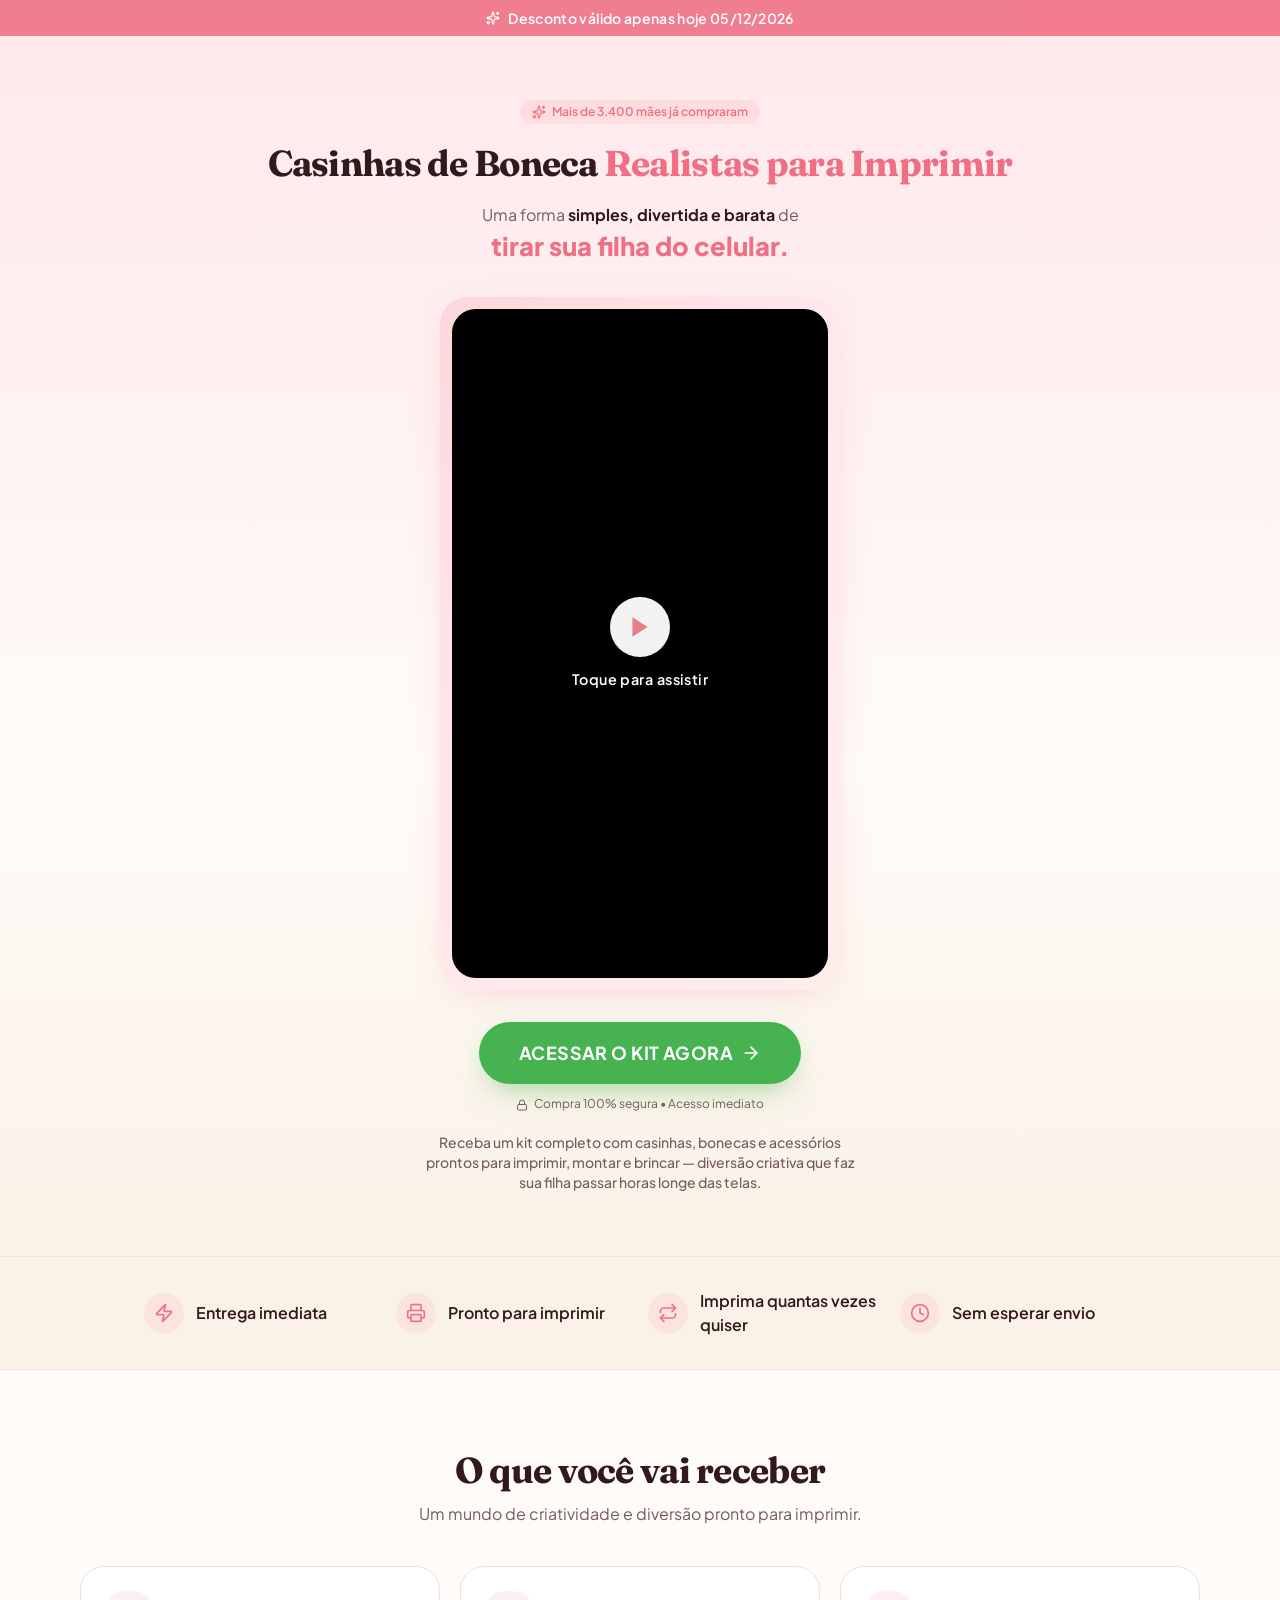
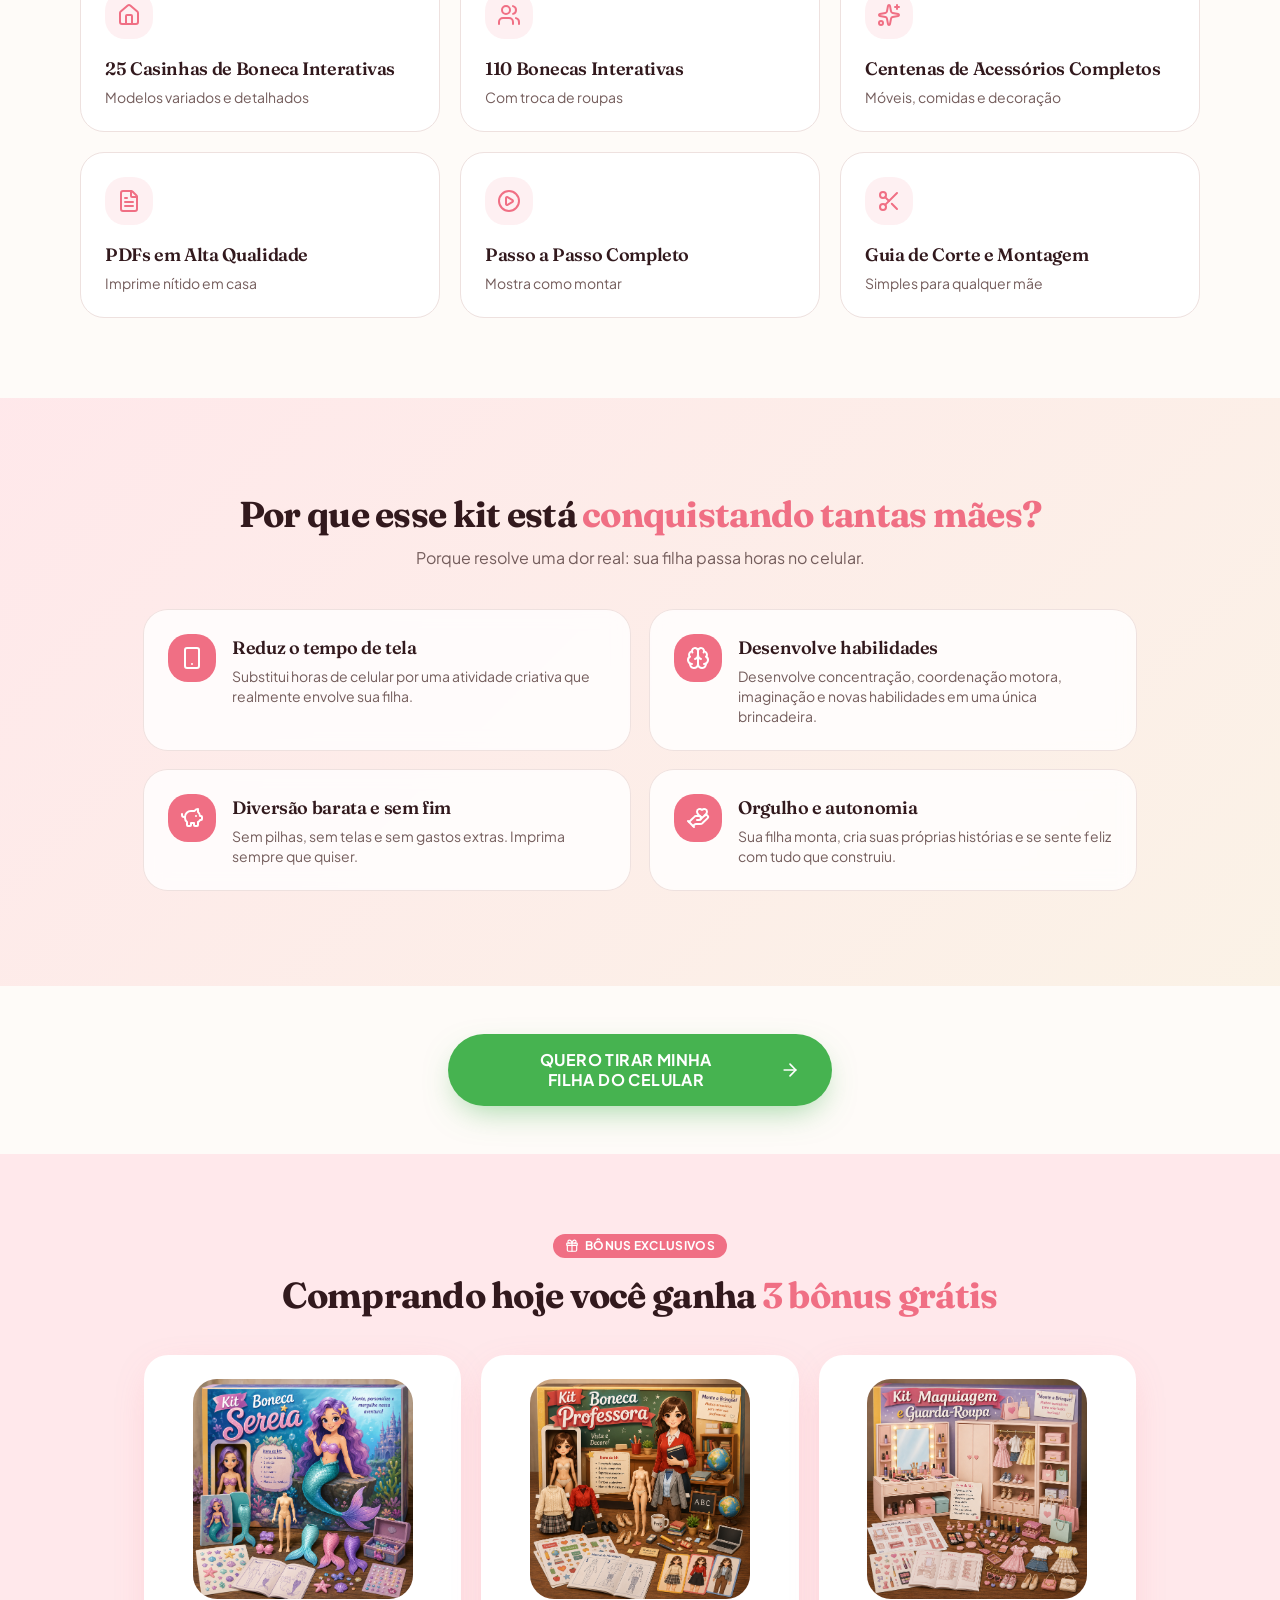
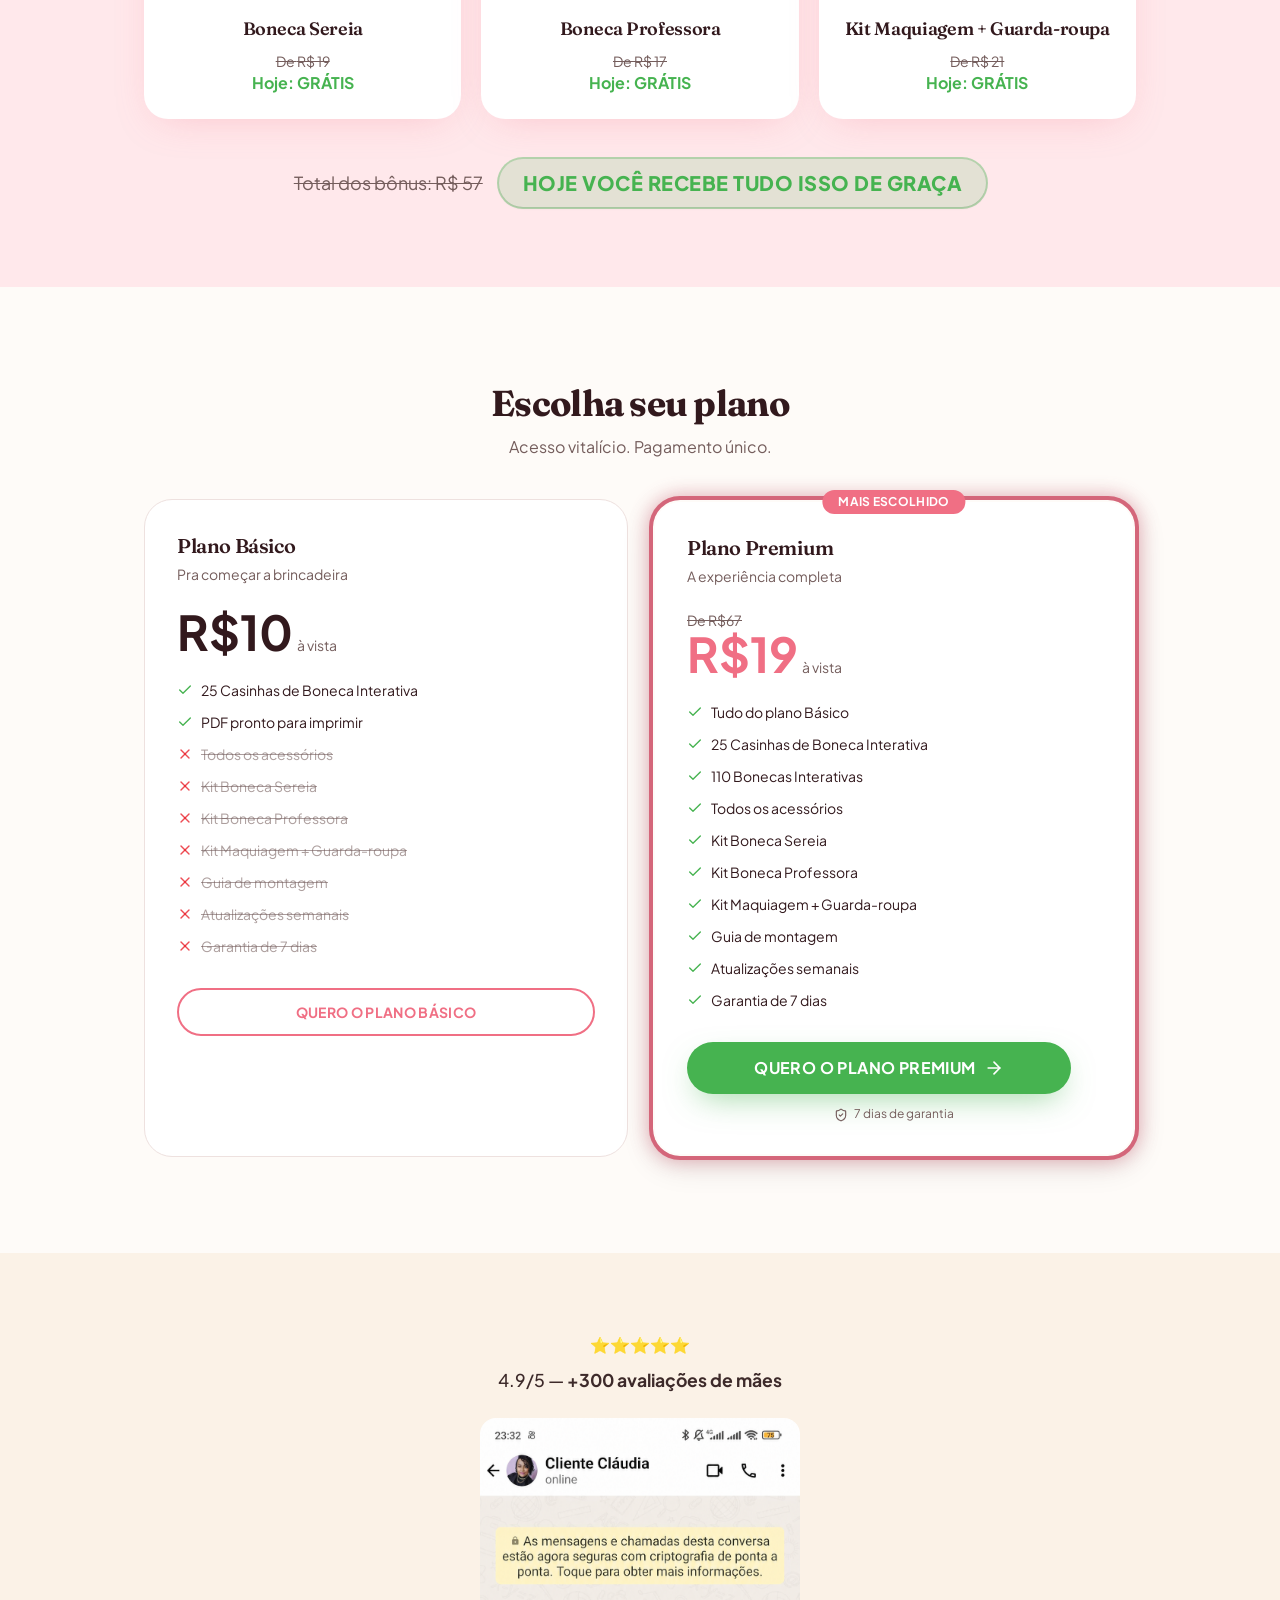
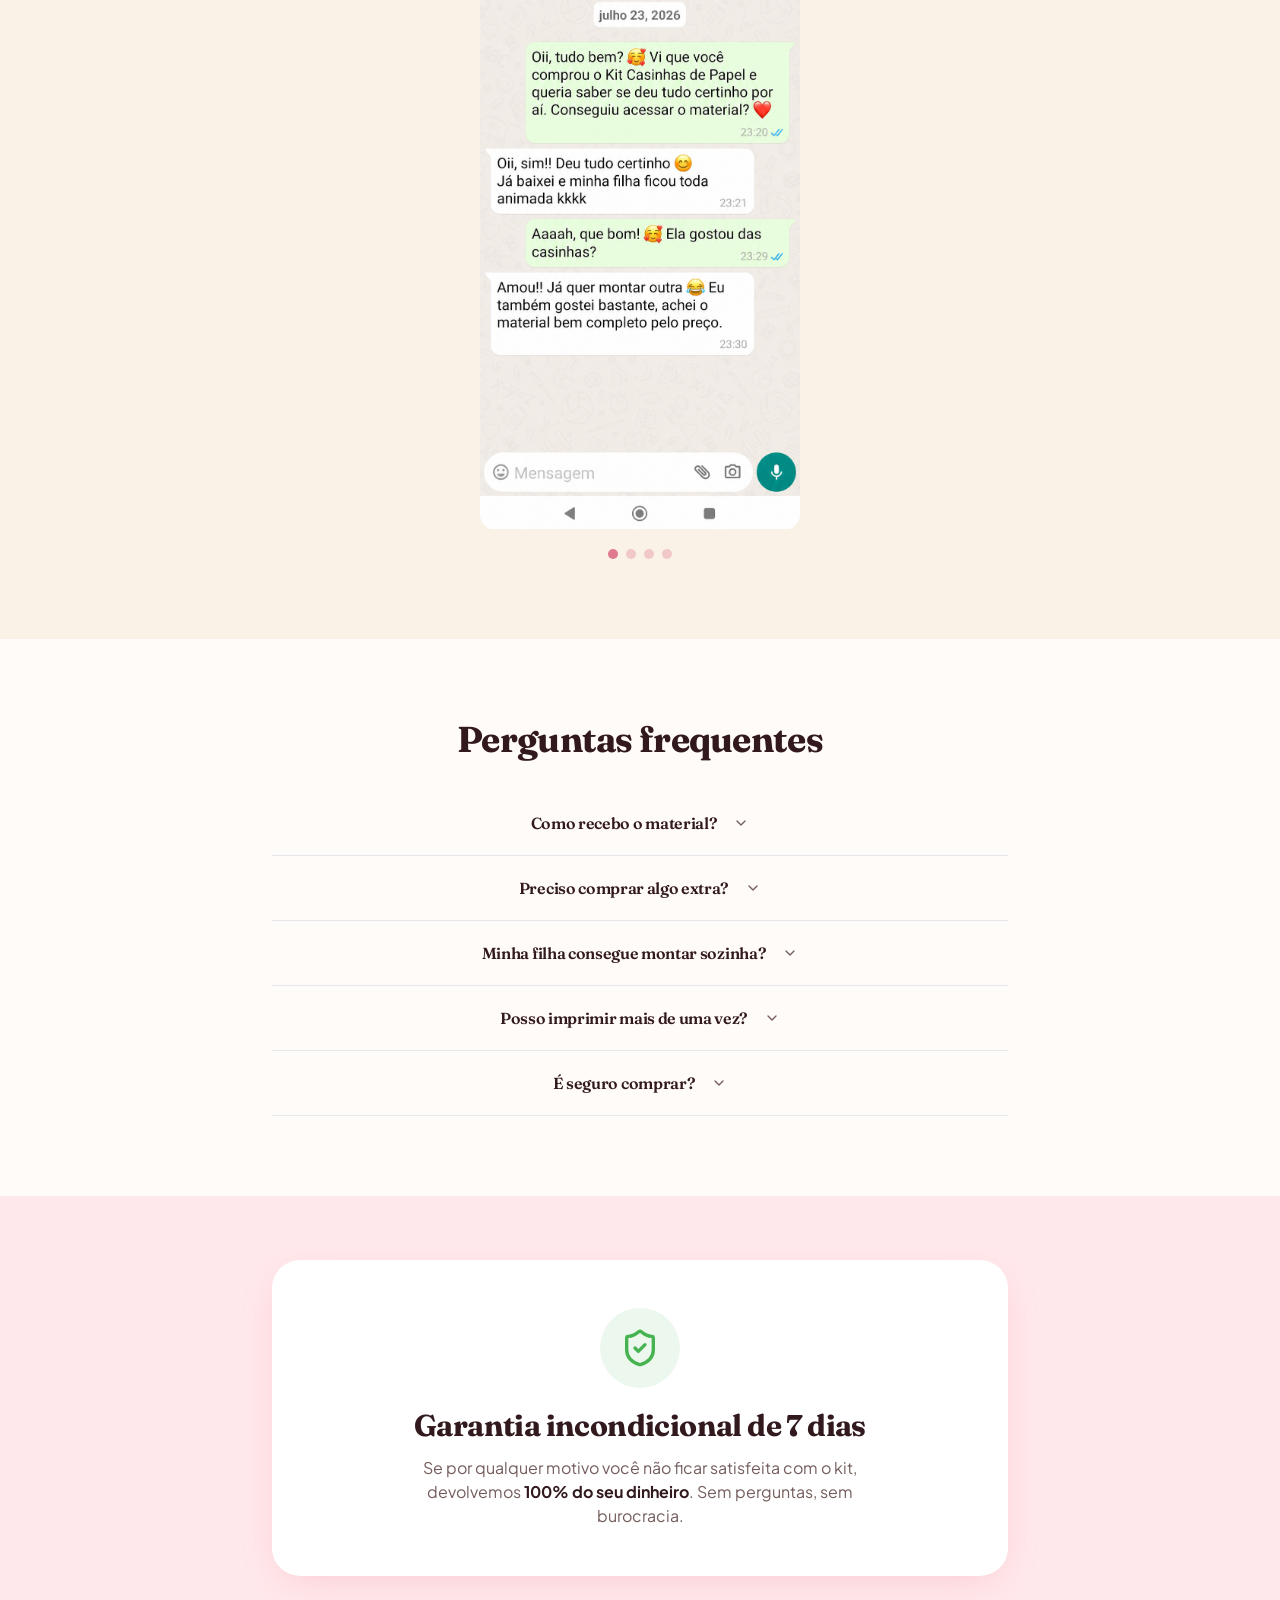
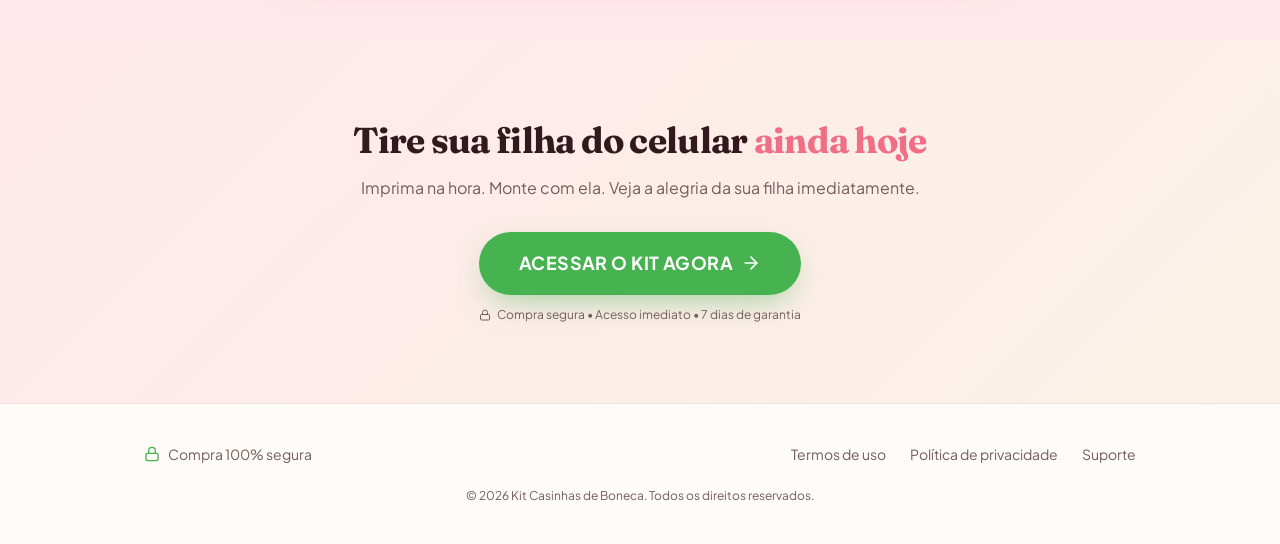
==== commit ce66d918: "Update index.html Replit-Commit-Author: Agent" ====
--- a/index.html
+++ b/index.html
@@ -54,7 +54,7 @@
   font-size: 0.9rem !important;
   line-height: 1.6 !important;
 }
-</style><script>if(history.scrollRestoration){history.scrollRestoration='manual';}window.scrollTo(0,0);document.addEventListener('DOMContentLoaded',function(){window.scrollTo(0,0);});</script></head><body><!--$--><div class="min-h-screen bg-background text-foreground"><div class="sticky top-0 z-50 bg-primary/90 text-primary-foreground text-xs sm:text-sm"><div class="mx-auto flex max-w-6xl items-center justify-center gap-2 px-3 py-2"><svg xmlns="http://www.w3.org/2000/svg" width="24" height="24" viewBox="0 0 24 24" fill="none" stroke="currentColor" stroke-width="2" stroke-linecap="round" stroke-linejoin="round" class="lucide lucide-sparkles h-3.5 w-3.5 shrink-0" aria-hidden="true"><path d="M11.017 2.814a1 1 0 0 1 1.966 0l1.051 5.558a2 2 0 0 0 1.594 1.594l5.558 1.051a1 1 0 0 1 0 1.966l-5.558 1.051a2 2 0 0 0-1.594 1.594l-1.051 5.558a1 1 0 0 1-1.966 0l-1.051-5.558a2 2 0 0 0-1.594-1.594l-5.558-1.051a1 1 0 0 1 0-1.966l5.558-1.051a2 2 0 0 0 1.594-1.594z"></path><path d="M20 2v4"></path><path d="M22 4h-4"></path><circle cx="4" cy="20" r="2"></circle></svg><span class="font-semibold tracking-wide animate-in fade-in slide-in-from-bottom-1 duration-500"><span id="banner-date">Desconto válido apenas hoje</span></span><script>var d=new Date();var meses=["janeiro","fevereiro","março","abril","maio","junho","julho","agosto","setembro","outubro","novembro","dezembro"];var dd=String(d.getDate()).padStart(2,'0');var mm=String(d.getMonth()+1).padStart(2,'0');document.getElementById("banner-date").textContent="Desconto válido apenas hoje "+dd+"/"+mm+"/"+d.getFullYear();</script></div></div><div class="fixed bottom-4 left-4 z-50 transition-all duration-500 pointer-events-none translate-y-4 opacity-0" role="status" aria-live="polite"><div class="flex items-center gap-3 rounded-2xl bg-card/95 p-3 pr-8 shadow-soft ring-1 ring-border backdrop-blur max-w-[280px] relative"><span class="flex h-9 w-9 shrink-0 items-center justify-center rounded-full bg-primary/15 text-primary"><svg xmlns="http://www.w3.org/2000/svg" width="24" height="24" viewBox="0 0 24 24" fill="none" stroke="currentColor" stroke-width="2" stroke-linecap="round" stroke-linejoin="round" class="lucide lucide-shopping-bag h-4 w-4" aria-hidden="true"><path d="M16 10a4 4 0 0 1-8 0"></path><path d="M3.103 6.034h17.794"></path><path d="M3.4 5.467a2 2 0 0 0-.4 1.2V20a2 2 0 0 0 2 2h14a2 2 0 0 0 2-2V6.667a2 2 0 0 0-.4-1.2l-2-2.667A2 2 0 0 0 17 2H7a2 2 0 0 0-1.6.8z"></path></svg></span><p class="text-xs leading-snug"><strong class="font-semibold">Mariana C.</strong> acabou de adquirir o<!-- --> <span class="text-primary font-semibold">Plano <!-- -->Premium</span></p><button type="button" aria-label="Fechar" class="absolute right-1.5 top-1.5 rounded-full p-1 text-muted-foreground hover:text-foreground"><svg xmlns="http://www.w3.org/2000/svg" width="24" height="24" viewBox="0 0 24 24" fill="none" stroke="currentColor" stroke-width="2" stroke-linecap="round" stroke-linejoin="round" class="lucide lucide-x h-3 w-3" aria-hidden="true"><path d="M18 6 6 18"></path><path d="m6 6 12 12"></path></svg></button></div></div><section class="gradient-soft relative overflow-hidden"><div class="mx-auto max-w-5xl px-4 py-10 text-center sm:py-16"><span class="inline-flex items-center gap-1.5 rounded-full bg-primary/10 px-3 py-1 text-xs font-semibold text-primary"><svg xmlns="http://www.w3.org/2000/svg" width="24" height="24" viewBox="0 0 24 24" fill="none" stroke="currentColor" stroke-width="2" stroke-linecap="round" stroke-linejoin="round" class="lucide lucide-sparkles h-3.5 w-3.5" aria-hidden="true"><path d="M11.017 2.814a1 1 0 0 1 1.966 0l1.051 5.558a2 2 0 0 0 1.594 1.594l5.558 1.051a1 1 0 0 1 0 1.966l-5.558 1.051a2 2 0 0 0-1.594 1.594l-1.051 5.558a1 1 0 0 1-1.966 0l-1.051-5.558a2 2 0 0 0-1.594-1.594l-5.558-1.051a1 1 0 0 1 0-1.966l5.558-1.051a2 2 0 0 0 1.594-1.594z"></path><path d="M20 2v4"></path><path d="M22 4h-4"></path><circle cx="4" cy="20" r="2"></circle></svg> Mais de 3.400 mães já compraram</span><h1 class="mt-5 text-balance text-4xl font-bold leading-[1.05] sm:text-5xl md:text-6xl">Casinhas de Boneca <span class="text-primary">Realistas para Imprimir</span></h1><p class="mx-auto mt-5 max-w-2xl text-balance text-lg text-muted-foreground sm:text-xl">Uma forma <strong class="text-foreground">simples, divertida e barata</strong> de<br><span class="text-primary font-black" style="font-size:1.6em; white-space:nowrap;">tirar sua filha do celular.</span></p><div class="mx-auto mt-8 w-full max-w-[360px] sm:max-w-[400px]"><div class="relative rounded-3xl bg-gradient-to-br from-primary/20 via-blush to-accent/30 p-2 shadow-soft ring-1 ring-border sm:p-3"><div class="relative overflow-hidden rounded-2xl bg-black" style="aspect-ratio:9 / 16"><video id="hero-video" src="/videos/hero-video.mp4" playsinline preload="metadata" autoplay loop style="position:absolute;inset:0;width:100%;height:100%;object-fit:cover;cursor:pointer;" onclick="this.paused?this.play():this.pause()"></video><div id="hero-overlay" onclick="var v=document.getElementById('hero-video');v.play();document.getElementById('hero-overlay').style.display='none';" style="position:absolute;inset:0;display:flex;flex-direction:column;align-items:center;justify-content:center;cursor:pointer;background:rgba(0,0,0,0.35);gap:12px;"><div style="width:60px;height:60px;background:rgba(255,255,255,0.95);border-radius:50%;display:flex;align-items:center;justify-content:center;"><svg xmlns='http://www.w3.org/2000/svg' width='26' height='26' viewBox='0 0 24 24' fill='#e87d8a'><polygon points='5,3 19,12 5,21'/></svg></div><span style="color:#fff;font-size:0.9rem;font-weight:600;letter-spacing:0.03em;text-shadow:0 1px 4px rgba(0,0,0,0.5);">Toque para assistir</span></div><script>var _v=document.getElementById('hero-video');var _o=document.getElementById('hero-overlay');_v.addEventListener('play',function(){_o.style.display='none';});_v.addEventListener('pause',function(){_o.style.display='flex';});</script></div></div></div><div class="mt-8 flex flex-col items-center gap-3"><a href="#planos" class="group inline-flex w-full max-w-sm items-center justify-center gap-2 rounded-full bg-cta text-center font-bold uppercase tracking-wide text-cta-foreground shadow-cta transition-transform hover:scale-[1.02] active:scale-[0.99] animate-pulse-slow sm:w-auto px-6 py-4 text-base sm:px-10 sm:py-5 sm:text-lg"><span class="text-balance leading-tight">Acessar o kit agora</span><svg xmlns="http://www.w3.org/2000/svg" width="24" height="24" viewBox="0 0 24 24" fill="none" stroke="currentColor" stroke-width="2" stroke-linecap="round" stroke-linejoin="round" class="lucide lucide-arrow-right h-5 w-5 shrink-0 transition-transform group-hover:translate-x-1" aria-hidden="true"><path d="M5 12h14"></path><path d="m12 5 7 7-7 7"></path></svg></a><p class="text-xs text-muted-foreground"><svg xmlns="http://www.w3.org/2000/svg" width="24" height="24" viewBox="0 0 24 24" fill="none" stroke="currentColor" stroke-width="2" stroke-linecap="round" stroke-linejoin="round" class="lucide lucide-lock mr-1 inline h-3 w-3" aria-hidden="true"><rect width="18" height="11" x="3" y="11" rx="2" ry="2"></rect><path d="M7 11V7a5 5 0 0 1 10 0v4"></path></svg> Compra 100% segura • Acesso imediato</p><p class="mt-2 max-w-md text-center text-sm font-medium text-muted-foreground">Receba um kit completo com casinhas, bonecas e acessórios prontos para imprimir, montar e brincar  — diversão criativa que faz sua filha passar horas longe das telas.</p></div></div></section><section class="border-y border-border bg-cream"><div class="mx-auto grid max-w-5xl grid-cols-2 gap-4 px-4 py-8 md:grid-cols-4"><div class="flex items-center gap-3 text-left"><span class="flex h-10 w-10 shrink-0 items-center justify-center rounded-full bg-primary/10 text-primary"><svg xmlns="http://www.w3.org/2000/svg" width="24" height="24" viewBox="0 0 24 24" fill="none" stroke="currentColor" stroke-width="2" stroke-linecap="round" stroke-linejoin="round" class="lucide lucide-zap h-5 w-5" aria-hidden="true"><path d="M4 14a1 1 0 0 1-.78-1.63l9.9-10.2a.5.5 0 0 1 .86.46l-1.92 6.02A1 1 0 0 0 13 10h7a1 1 0 0 1 .78 1.63l-9.9 10.2a.5.5 0 0 1-.86-.46l1.92-6.02A1 1 0 0 0 11 14z"></path></svg></span><span class="text-sm font-semibold sm:text-base">Entrega imediata</span></div><div class="flex items-center gap-3 text-left"><span class="flex h-10 w-10 shrink-0 items-center justify-center rounded-full bg-primary/10 text-primary"><svg xmlns="http://www.w3.org/2000/svg" width="24" height="24" viewBox="0 0 24 24" fill="none" stroke="currentColor" stroke-width="2" stroke-linecap="round" stroke-linejoin="round" class="lucide lucide-printer h-5 w-5" aria-hidden="true"><path d="M6 18H4a2 2 0 0 1-2-2v-5a2 2 0 0 1 2-2h16a2 2 0 0 1 2 2v5a2 2 0 0 1-2 2h-2"></path><path d="M6 9V3a1 1 0 0 1 1-1h10a1 1 0 0 1 1 1v6"></path><rect x="6" y="14" width="12" height="8" rx="1"></rect></svg></span><span class="text-sm font-semibold sm:text-base">Pronto para imprimir</span></div><div class="flex items-center gap-3 text-left"><span class="flex h-10 w-10 shrink-0 items-center justify-center rounded-full bg-primary/10 text-primary"><svg xmlns="http://www.w3.org/2000/svg" width="24" height="24" viewBox="0 0 24 24" fill="none" stroke="currentColor" stroke-width="2" stroke-linecap="round" stroke-linejoin="round" class="lucide lucide-repeat h-5 w-5" aria-hidden="true"><path d="m17 2 4 4-4 4"></path><path d="M3 11v-1a4 4 0 0 1 4-4h14"></path><path d="m7 22-4-4 4-4"></path><path d="M21 13v1a4 4 0 0 1-4 4H3"></path></svg></span><span class="text-sm font-semibold sm:text-base">Imprima quantas vezes quiser</span></div><div class="flex items-center gap-3 text-left"><span class="flex h-10 w-10 shrink-0 items-center justify-center rounded-full bg-primary/10 text-primary"><svg xmlns="http://www.w3.org/2000/svg" width="24" height="24" viewBox="0 0 24 24" fill="none" stroke="currentColor" stroke-width="2" stroke-linecap="round" stroke-linejoin="round" class="lucide lucide-clock h-5 w-5" aria-hidden="true"><circle cx="12" cy="12" r="10"></circle><path d="M12 6v6l4 2"></path></svg></span><span class="text-sm font-semibold sm:text-base">Sem esperar envio</span></div></div></section><section class="bg-background py-16 sm:py-20"><div class="mx-auto max-w-6xl px-4"><div class="text-center"><h2 class="text-3xl font-bold sm:text-4xl">O que você vai receber</h2><p class="mx-auto mt-3 max-w-xl text-muted-foreground">Um mundo de criatividade e diversão pronto para imprimir.</p></div><div class="mt-10 grid gap-5 md:grid-cols-2 lg:grid-cols-3"><div class="group rounded-2xl border border-border bg-card p-6 transition-all hover:-translate-y-1 hover:shadow-soft"><span class="flex h-12 w-12 items-center justify-center rounded-xl bg-primary/10 text-primary transition-colors group-hover:bg-primary group-hover:text-primary-foreground"><svg xmlns="http://www.w3.org/2000/svg" width="24" height="24" viewBox="0 0 24 24" fill="none" stroke="currentColor" stroke-width="2" stroke-linecap="round" stroke-linejoin="round" class="lucide lucide-house h-6 w-6" aria-hidden="true"><path d="M15 21v-8a1 1 0 0 0-1-1h-4a1 1 0 0 0-1 1v8"></path><path d="M3 10a2 2 0 0 1 .709-1.528l7-6a2 2 0 0 1 2.582 0l7 6A2 2 0 0 1 21 10v9a2 2 0 0 1-2 2H5a2 2 0 0 1-2-2z"></path></svg></span><h3 class="mt-4 text-lg font-semibold">25 Casinhas de Boneca Interativas</h3><p class="mt-1 text-sm text-muted-foreground">Modelos variados e detalhados</p></div><div class="group rounded-2xl border border-border bg-card p-6 transition-all hover:-translate-y-1 hover:shadow-soft"><span class="flex h-12 w-12 items-center justify-center rounded-xl bg-primary/10 text-primary transition-colors group-hover:bg-primary group-hover:text-primary-foreground"><svg xmlns="http://www.w3.org/2000/svg" width="24" height="24" viewBox="0 0 24 24" fill="none" stroke="currentColor" stroke-width="2" stroke-linecap="round" stroke-linejoin="round" class="lucide lucide-users h-6 w-6" aria-hidden="true"><path d="M16 21v-2a4 4 0 0 0-4-4H6a4 4 0 0 0-4 4v2"></path><path d="M16 3.128a4 4 0 0 1 0 7.744"></path><path d="M22 21v-2a4 4 0 0 0-3-3.87"></path><circle cx="9" cy="7" r="4"></circle></svg></span><h3 class="mt-4 text-lg font-semibold">110 Bonecas Interativas</h3><p class="mt-1 text-sm text-muted-foreground">Com troca de roupas</p></div><div class="group rounded-2xl border border-border bg-card p-6 transition-all hover:-translate-y-1 hover:shadow-soft"><span class="flex h-12 w-12 items-center justify-center rounded-xl bg-primary/10 text-primary transition-colors group-hover:bg-primary group-hover:text-primary-foreground"><svg xmlns="http://www.w3.org/2000/svg" width="24" height="24" viewBox="0 0 24 24" fill="none" stroke="currentColor" stroke-width="2" stroke-linecap="round" stroke-linejoin="round" class="lucide lucide-sparkles h-6 w-6" aria-hidden="true"><path d="M11.017 2.814a1 1 0 0 1 1.966 0l1.051 5.558a2 2 0 0 0 1.594 1.594l5.558 1.051a1 1 0 0 1 0 1.966l-5.558 1.051a2 2 0 0 0-1.594 1.594l-1.051 5.558a1 1 0 0 1-1.966 0l-1.051-5.558a2 2 0 0 0-1.594-1.594l-5.558-1.051a1 1 0 0 1 0-1.966l5.558-1.051a2 2 0 0 0 1.594-1.594z"></path><path d="M20 2v4"></path><path d="M22 4h-4"></path><circle cx="4" cy="20" r="2"></circle></svg></span><h3 class="mt-4 text-lg font-semibold">Centenas de Acessórios Completos</h3><p class="mt-1 text-sm text-muted-foreground">Móveis, comidas e decoração</p></div><div class="group rounded-2xl border border-border bg-card p-6 transition-all hover:-translate-y-1 hover:shadow-soft"><span class="flex h-12 w-12 items-center justify-center rounded-xl bg-primary/10 text-primary transition-colors group-hover:bg-primary group-hover:text-primary-foreground"><svg xmlns="http://www.w3.org/2000/svg" width="24" height="24" viewBox="0 0 24 24" fill="none" stroke="currentColor" stroke-width="2" stroke-linecap="round" stroke-linejoin="round" class="lucide lucide-file-text h-6 w-6" aria-hidden="true"><path d="M6 22a2 2 0 0 1-2-2V4a2 2 0 0 1 2-2h8a2.4 2.4 0 0 1 1.704.706l3.588 3.588A2.4 2.4 0 0 1 20 8v12a2 2 0 0 1-2 2z"></path><path d="M14 2v5a1 1 0 0 0 1 1h5"></path><path d="M10 9H8"></path><path d="M16 13H8"></path><path d="M16 17H8"></path></svg></span><h3 class="mt-4 text-lg font-semibold">PDFs em Alta Qualidade</h3><p class="mt-1 text-sm text-muted-foreground">Imprime nítido em casa</p></div><div class="group rounded-2xl border border-border bg-card p-6 transition-all hover:-translate-y-1 hover:shadow-soft"><span class="flex h-12 w-12 items-center justify-center rounded-xl bg-primary/10 text-primary transition-colors group-hover:bg-primary group-hover:text-primary-foreground"><svg xmlns="http://www.w3.org/2000/svg" width="24" height="24" viewBox="0 0 24 24" fill="none" stroke="currentColor" stroke-width="2" stroke-linecap="round" stroke-linejoin="round" class="lucide lucide-circle-play h-6 w-6" aria-hidden="true"><path d="M9 9.003a1 1 0 0 1 1.517-.859l4.997 2.997a1 1 0 0 1 0 1.718l-4.997 2.997A1 1 0 0 1 9 14.996z"></path><circle cx="12" cy="12" r="10"></circle></svg></span><h3 class="mt-4 text-lg font-semibold">Passo a Passo Completo</h3><p class="mt-1 text-sm text-muted-foreground">Mostra como montar</p></div><div class="group rounded-2xl border border-border bg-card p-6 transition-all hover:-translate-y-1 hover:shadow-soft"><span class="flex h-12 w-12 items-center justify-center rounded-xl bg-primary/10 text-primary transition-colors group-hover:bg-primary group-hover:text-primary-foreground"><svg xmlns="http://www.w3.org/2000/svg" width="24" height="24" viewBox="0 0 24 24" fill="none" stroke="currentColor" stroke-width="2" stroke-linecap="round" stroke-linejoin="round" class="lucide lucide-scissors h-6 w-6" aria-hidden="true"><circle cx="6" cy="6" r="3"></circle><path d="M8.12 8.12 12 12"></path><path d="M20 4 8.12 15.88"></path><circle cx="6" cy="18" r="3"></circle><path d="M14.8 14.8 20 20"></path></svg></span><h3 class="mt-4 text-lg font-semibold">Guia de Corte e Montagem</h3><p class="mt-1 text-sm text-muted-foreground">Simples para qualquer mãe</p></div></div></div></section><section class="gradient-warm py-16 sm:py-24"><div class="mx-auto max-w-5xl px-4"><div class="text-center"><h2 class="text-3xl font-bold sm:text-4xl">Por que esse kit está <span class="text-primary">conquistando tantas mães?</span></h2><p class="mx-auto mt-3 max-w-xl text-muted-foreground">Porque resolve uma dor real: sua filha passa horas no celular.</p></div><div class="mt-10 grid gap-5 md:grid-cols-2"><div class="rounded-2xl bg-card/80 p-6 backdrop-blur ring-1 ring-border"><div class="flex items-start gap-4"><span class="flex h-12 w-12 shrink-0 items-center justify-center rounded-xl bg-primary text-primary-foreground"><svg xmlns="http://www.w3.org/2000/svg" width="24" height="24" viewBox="0 0 24 24" fill="none" stroke="currentColor" stroke-width="2" stroke-linecap="round" stroke-linejoin="round" class="lucide lucide-smartphone h-6 w-6" aria-hidden="true"><rect width="14" height="20" x="5" y="2" rx="2" ry="2"></rect><path d="M12 18h.01"></path></svg></span><div><h3 class="text-lg font-semibold">Reduz o tempo de tela</h3><p class="mt-1 text-sm text-muted-foreground">Substitui horas de celular por uma atividade criativa que realmente envolve sua filha.</p></div></div></div><div class="rounded-2xl bg-card/80 p-6 backdrop-blur ring-1 ring-border"><div class="flex items-start gap-4"><span class="flex h-12 w-12 shrink-0 items-center justify-center rounded-xl bg-primary text-primary-foreground"><svg xmlns="http://www.w3.org/2000/svg" width="24" height="24" viewBox="0 0 24 24" fill="none" stroke="currentColor" stroke-width="2" stroke-linecap="round" stroke-linejoin="round" class="lucide lucide-brain h-6 w-6" aria-hidden="true"><path d="M12 18V5"></path><path d="M15 13a4.17 4.17 0 0 1-3-4 4.17 4.17 0 0 1-3 4"></path><path d="M17.598 6.5A3 3 0 1 0 12 5a3 3 0 1 0-5.598 1.5"></path><path d="M17.997 5.125a4 4 0 0 1 2.526 5.77"></path><path d="M18 18a4 4 0 0 0 2-7.464"></path><path d="M19.967 17.483A4 4 0 1 1 12 18a4 4 0 1 1-7.967-.517"></path><path d="M6 18a4 4 0 0 1-2-7.464"></path><path d="M6.003 5.125a4 4 0 0 0-2.526 5.77"></path></svg></span><div><h3 class="text-lg font-semibold">Desenvolve habilidades</h3><p class="mt-1 text-sm text-muted-foreground">Desenvolve concentração, coordenação motora, imaginação e novas habilidades em uma única brincadeira.</p></div></div></div><div class="rounded-2xl bg-card/80 p-6 backdrop-blur ring-1 ring-border"><div class="flex items-start gap-4"><span class="flex h-12 w-12 shrink-0 items-center justify-center rounded-xl bg-primary text-primary-foreground"><svg xmlns="http://www.w3.org/2000/svg" width="24" height="24" viewBox="0 0 24 24" fill="none" stroke="currentColor" stroke-width="2" stroke-linecap="round" stroke-linejoin="round" class="lucide lucide-piggy-bank h-6 w-6" aria-hidden="true"><path d="M11 17h3v2a1 1 0 0 0 1 1h2a1 1 0 0 0 1-1v-3a3.16 3.16 0 0 0 2-2h1a1 1 0 0 0 1-1v-2a1 1 0 0 0-1-1h-1a5 5 0 0 0-2-4V3a4 4 0 0 0-3.2 1.6l-.3.4H11a6 6 0 0 0-6 6v1a5 5 0 0 0 2 4v3a1 1 0 0 0 1 1h2a1 1 0 0 0 1-1z"></path><path d="M16 10h.01"></path><path d="M2 8v1a2 2 0 0 0 2 2h1"></path></svg></span><div><h3 class="text-lg font-semibold">Diversão barata e sem fim</h3><p class="mt-1 text-sm text-muted-foreground">Sem pilhas, sem telas e sem gastos extras. Imprima sempre que quiser.</p></div></div></div><div class="rounded-2xl bg-card/80 p-6 backdrop-blur ring-1 ring-border"><div class="flex items-start gap-4"><span class="flex h-12 w-12 shrink-0 items-center justify-center rounded-xl bg-primary text-primary-foreground"><svg xmlns="http://www.w3.org/2000/svg" width="24" height="24" viewBox="0 0 24 24" fill="none" stroke="currentColor" stroke-width="2" stroke-linecap="round" stroke-linejoin="round" class="lucide lucide-hand-heart h-6 w-6" aria-hidden="true"><path d="M11 14h2a2 2 0 0 0 0-4h-3c-.6 0-1.1.2-1.4.6L3 16"></path><path d="m14.45 13.39 5.05-4.694C20.196 8 21 6.85 21 5.75a2.75 2.75 0 0 0-4.797-1.837.276.276 0 0 1-.406 0A2.75 2.75 0 0 0 11 5.75c0 1.2.802 2.248 1.5 2.946L16 11.95"></path><path d="m2 15 6 6"></path><path d="m7 20 1.6-1.4c.3-.4.8-.6 1.4-.6h4c1.1 0 2.1-.4 2.8-1.2l4.6-4.4a1 1 0 0 0-2.75-2.91"></path></svg></span><div><h3 class="text-lg font-semibold">Orgulho e autonomia</h3><p class="mt-1 text-sm text-muted-foreground">Sua filha monta, cria suas próprias histórias e se sente feliz com tudo que construiu.</p></div></div></div></div></div></section><section class="bg-background py-12"><div class="flex justify-center px-4"><a href="#planos" class="group inline-flex w-full max-w-sm items-center justify-center gap-2 rounded-full bg-cta text-center font-bold uppercase tracking-wide text-cta-foreground shadow-cta transition-transform hover:scale-[1.02] active:scale-[0.99] animate-pulse-slow sm:w-auto px-5 py-3.5 text-sm sm:px-8 sm:py-4 sm:text-base"><span class="text-balance leading-tight">Quero tirar minha filha do celular</span><svg xmlns="http://www.w3.org/2000/svg" width="24" height="24" viewBox="0 0 24 24" fill="none" stroke="currentColor" stroke-width="2" stroke-linecap="round" stroke-linejoin="round" class="lucide lucide-arrow-right h-5 w-5 shrink-0 transition-transform group-hover:translate-x-1" aria-hidden="true"><path d="M5 12h14"></path><path d="m12 5 7 7-7 7"></path></svg></a></div></section><section class="bg-blush py-16 sm:py-20"><div class="mx-auto max-w-5xl px-4 text-center"><span class="inline-flex items-center gap-1.5 rounded-full bg-primary px-3 py-1 text-xs font-bold uppercase tracking-wide text-primary-foreground"><svg xmlns="http://www.w3.org/2000/svg" width="24" height="24" viewBox="0 0 24 24" fill="none" stroke="currentColor" stroke-width="2" stroke-linecap="round" stroke-linejoin="round" class="lucide lucide-gift h-3.5 w-3.5" aria-hidden="true"><path d="M12 7v14"></path><path d="M20 11v8a2 2 0 0 1-2 2H6a2 2 0 0 1-2-2v-8"></path><path d="M7.5 7a1 1 0 0 1 0-5A4.8 8 0 0 1 12 7a4.8 8 0 0 1 4.5-5 1 1 0 0 1 0 5"></path><rect x="3" y="7" width="18" height="4" rx="1"></rect></svg> Bônus exclusivos</span><h2 class="mt-4 text-3xl font-bold sm:text-4xl">Comprando hoje você ganha <span class="text-primary">3 bônus grátis</span></h2><div class="mt-10 grid gap-5 md:grid-cols-3"><div class="rounded-2xl bg-card p-6 ring-1 ring-border shadow-soft"><div class="mx-auto aspect-square w-full max-w-[220px] overflow-hidden rounded-2xl bg-blush/60"><img src="images/bonus-sereia-nova.png" alt="Boneca Sereia" loading="lazy" class="h-full w-full object-contain"></div><h3 class="mt-4 text-lg font-semibold">Boneca Sereia</h3><p class="mt-2 text-sm text-muted-foreground line-through">De <!-- -->R$ 19</p><p class="text-base font-bold text-cta">Hoje: GRÁTIS</p></div><div class="rounded-2xl bg-card p-6 ring-1 ring-border shadow-soft"><div class="mx-auto aspect-square w-full max-w-[220px] overflow-hidden rounded-2xl bg-blush/60"><img src="images/bonus-professora-nova.png" alt="Boneca Professora" loading="lazy" class="h-full w-full object-contain"></div><h3 class="mt-4 text-lg font-semibold">Boneca Professora</h3><p class="mt-2 text-sm text-muted-foreground line-through">De <!-- -->R$ 17</p><p class="text-base font-bold text-cta">Hoje: GRÁTIS</p></div><div class="rounded-2xl bg-card p-6 ring-1 ring-border shadow-soft"><div class="mx-auto aspect-square w-full max-w-[220px] overflow-hidden rounded-2xl bg-blush/60"><img src="images/bonus-maquiagem-nova.png" alt="Kit Maquiagem + Guarda-roupa" loading="lazy" class="h-full w-full object-contain"></div><h3 class="mt-4 text-lg font-semibold">Kit Maquiagem + Guarda-roupa</h3><p class="mt-2 text-sm text-muted-foreground line-through">De <!-- -->R$ 21</p><p class="text-base font-bold text-cta">Hoje: GRÁTIS</p></div></div><div class="mt-10 flex flex-col items-center justify-center gap-3 sm:flex-row sm:gap-4"><span class="text-lg text-muted-foreground line-through">Total dos bônus: R$ 57</span><span class="inline-flex items-center justify-center rounded-full bg-cta/15 px-6 py-2.5 text-lg font-black uppercase tracking-wide text-cta ring-2 ring-cta/40 shadow-sm sm:text-xl">Hoje você recebe tudo isso de graça</span></div></div></section><section id="planos" class="bg-background py-16 sm:py-24"><div class="mx-auto max-w-5xl px-4"><div class="text-center"><h2 class="text-3xl font-bold sm:text-4xl">Escolha seu plano</h2><p class="mt-3 text-muted-foreground">Acesso vitalício. Pagamento único.</p></div><div class="mt-10 grid gap-6 md:grid-cols-2"><div class="flex flex-col rounded-3xl border border-border bg-card p-8"><h3 class="text-xl font-semibold">Plano Básico</h3><p class="mt-1 text-sm text-muted-foreground">Pra começar a brincadeira</p><div class="mt-6 flex items-baseline gap-1"><span class="text-5xl font-bold">R$10</span><span class="text-sm text-muted-foreground">à vista</span></div><ul class="mt-6 space-y-3 text-sm"><li class="flex items-start gap-2"><svg xmlns="http://www.w3.org/2000/svg" width="24" height="24" viewBox="0 0 24 24" fill="none" stroke="currentColor" stroke-width="2" stroke-linecap="round" stroke-linejoin="round" class="lucide lucide-check mt-0.5 h-4 w-4 shrink-0 text-cta" aria-hidden="true"><path d="M20 6 9 17l-5-5"></path></svg>25 Casinhas de Boneca Interativa</li><li class="flex items-start gap-2"><svg xmlns="http://www.w3.org/2000/svg" width="24" height="24" viewBox="0 0 24 24" fill="none" stroke="currentColor" stroke-width="2" stroke-linecap="round" stroke-linejoin="round" class="lucide lucide-check mt-0.5 h-4 w-4 shrink-0 text-cta" aria-hidden="true"><path d="M20 6 9 17l-5-5"></path></svg>PDF pronto para imprimir</li><li class="flex items-start gap-2 text-muted-foreground/60"><svg xmlns="http://www.w3.org/2000/svg" width="24" height="24" viewBox="0 0 24 24" fill="none" stroke="currentColor" stroke-width="2" stroke-linecap="round" stroke-linejoin="round" class="lucide lucide-x mt-0.5 h-4 w-4 shrink-0 text-destructive/70" aria-hidden="true"><path d="M18 6 6 18"></path><path d="m6 6 12 12"></path></svg><span class="line-through">Todos os acessórios</span></li><li class="flex items-start gap-2 text-muted-foreground/60"><svg xmlns="http://www.w3.org/2000/svg" width="24" height="24" viewBox="0 0 24 24" fill="none" stroke="currentColor" stroke-width="2" stroke-linecap="round" stroke-linejoin="round" class="lucide lucide-x mt-0.5 h-4 w-4 shrink-0 text-destructive/70" aria-hidden="true"><path d="M18 6 6 18"></path><path d="m6 6 12 12"></path></svg><span class="line-through">Kit Boneca Sereia</span></li><li class="flex items-start gap-2 text-muted-foreground/60"><svg xmlns="http://www.w3.org/2000/svg" width="24" height="24" viewBox="0 0 24 24" fill="none" stroke="currentColor" stroke-width="2" stroke-linecap="round" stroke-linejoin="round" class="lucide lucide-x mt-0.5 h-4 w-4 shrink-0 text-destructive/70" aria-hidden="true"><path d="M18 6 6 18"></path><path d="m6 6 12 12"></path></svg><span class="line-through">Kit Boneca Professora</span></li><li class="flex items-start gap-2 text-muted-foreground/60"><svg xmlns="http://www.w3.org/2000/svg" width="24" height="24" viewBox="0 0 24 24" fill="none" stroke="currentColor" stroke-width="2" stroke-linecap="round" stroke-linejoin="round" class="lucide lucide-x mt-0.5 h-4 w-4 shrink-0 text-destructive/70" aria-hidden="true"><path d="M18 6 6 18"></path><path d="m6 6 12 12"></path></svg><span class="line-through">Kit Maquiagem + Guarda-roupa</span></li><li class="flex items-start gap-2 text-muted-foreground/60"><svg xmlns="http://www.w3.org/2000/svg" width="24" height="24" viewBox="0 0 24 24" fill="none" stroke="currentColor" stroke-width="2" stroke-linecap="round" stroke-linejoin="round" class="lucide lucide-x mt-0.5 h-4 w-4 shrink-0 text-destructive/70" aria-hidden="true"><path d="M18 6 6 18"></path><path d="m6 6 12 12"></path></svg><span class="line-through">Guia de montagem</span></li><li class="flex items-start gap-2 text-muted-foreground/60"><svg xmlns="http://www.w3.org/2000/svg" width="24" height="24" viewBox="0 0 24 24" fill="none" stroke="currentColor" stroke-width="2" stroke-linecap="round" stroke-linejoin="round" class="lucide lucide-x mt-0.5 h-4 w-4 shrink-0 text-destructive/70" aria-hidden="true"><path d="M18 6 6 18"></path><path d="m6 6 12 12"></path></svg><span class="line-through">Atualizações semanais</span></li><li class="flex items-start gap-2 text-muted-foreground/60"><svg xmlns="http://www.w3.org/2000/svg" width="24" height="24" viewBox="0 0 24 24" fill="none" stroke="currentColor" stroke-width="2" stroke-linecap="round" stroke-linejoin="round" class="lucide lucide-x mt-0.5 h-4 w-4 shrink-0 text-destructive/70" aria-hidden="true"><path d="M18 6 6 18"></path><path d="m6 6 12 12"></path></svg><span class="line-through">Garantia de 7 dias</span></li></ul><button type="button" id="btn-plano-basico" class="mt-8 inline-flex items-center justify-center rounded-full border-2 border-primary px-6 py-3 text-sm font-bold uppercase tracking-wide text-primary transition-colors hover:bg-primary hover:text-primary-foreground">Quero o plano básico</button></div><div class="relative flex flex-col rounded-3xl bg-card p-8 shadow-soft" style="border:3px solid transparent; background-clip:padding-box; box-shadow:0 0 0 3px #d4667a, 0 0 18px 4px rgba(212,102,122,0.45), 0 8px 32px rgba(0,0,0,0.12);"><span class="absolute -top-3 left-1/2 -translate-x-1/2 rounded-full bg-primary px-4 py-1 text-xs font-bold uppercase tracking-wide text-primary-foreground">Mais escolhido</span><h3 class="text-xl font-semibold">Plano Premium</h3><p class="mt-1 text-sm text-muted-foreground">A experiência completa</p><div class="mt-6"><p class="text-sm text-muted-foreground line-through">De R$67</p><div class="flex items-baseline gap-1"><span class="text-5xl font-bold text-primary">R$19</span><span class="text-sm text-muted-foreground">à vista</span></div></div><ul class="mt-6 space-y-3 text-sm"><li class="flex items-start gap-2"><svg xmlns="http://www.w3.org/2000/svg" width="24" height="24" viewBox="0 0 24 24" fill="none" stroke="currentColor" stroke-width="2" stroke-linecap="round" stroke-linejoin="round" class="lucide lucide-check mt-0.5 h-4 w-4 shrink-0 text-cta" aria-hidden="true"><path d="M20 6 9 17l-5-5"></path></svg>Tudo do plano Básico</li><li class="flex items-start gap-2"><svg xmlns="http://www.w3.org/2000/svg" width="24" height="24" viewBox="0 0 24 24" fill="none" stroke="currentColor" stroke-width="2" stroke-linecap="round" stroke-linejoin="round" class="lucide lucide-check mt-0.5 h-4 w-4 shrink-0 text-cta" aria-hidden="true"><path d="M20 6 9 17l-5-5"></path></svg>25 Casinhas de Boneca Interativa</li><li class="flex items-start gap-2"><svg xmlns="http://www.w3.org/2000/svg" width="24" height="24" viewBox="0 0 24 24" fill="none" stroke="currentColor" stroke-width="2" stroke-linecap="round" stroke-linejoin="round" class="lucide lucide-check mt-0.5 h-4 w-4 shrink-0 text-cta" aria-hidden="true"><path d="M20 6 9 17l-5-5"></path></svg>110 Bonecas Interativas</li><li class="flex items-start gap-2"><svg xmlns="http://www.w3.org/2000/svg" width="24" height="24" viewBox="0 0 24 24" fill="none" stroke="currentColor" stroke-width="2" stroke-linecap="round" stroke-linejoin="round" class="lucide lucide-check mt-0.5 h-4 w-4 shrink-0 text-cta" aria-hidden="true"><path d="M20 6 9 17l-5-5"></path></svg>Todos os acessórios</li><li class="flex items-start gap-2"><svg xmlns="http://www.w3.org/2000/svg" width="24" height="24" viewBox="0 0 24 24" fill="none" stroke="currentColor" stroke-width="2" stroke-linecap="round" stroke-linejoin="round" class="lucide lucide-check mt-0.5 h-4 w-4 shrink-0 text-cta" aria-hidden="true"><path d="M20 6 9 17l-5-5"></path></svg>Kit Boneca Sereia</li><li class="flex items-start gap-2"><svg xmlns="http://www.w3.org/2000/svg" width="24" height="24" viewBox="0 0 24 24" fill="none" stroke="currentColor" stroke-width="2" stroke-linecap="round" stroke-linejoin="round" class="lucide lucide-check mt-0.5 h-4 w-4 shrink-0 text-cta" aria-hidden="true"><path d="M20 6 9 17l-5-5"></path></svg>Kit Boneca Professora</li><li class="flex items-start gap-2"><svg xmlns="http://www.w3.org/2000/svg" width="24" height="24" viewBox="0 0 24 24" fill="none" stroke="currentColor" stroke-width="2" stroke-linecap="round" stroke-linejoin="round" class="lucide lucide-check mt-0.5 h-4 w-4 shrink-0 text-cta" aria-hidden="true"><path d="M20 6 9 17l-5-5"></path></svg>Kit Maquiagem + Guarda-roupa</li><li class="flex items-start gap-2"><svg xmlns="http://www.w3.org/2000/svg" width="24" height="24" viewBox="0 0 24 24" fill="none" stroke="currentColor" stroke-width="2" stroke-linecap="round" stroke-linejoin="round" class="lucide lucide-check mt-0.5 h-4 w-4 shrink-0 text-cta" aria-hidden="true"><path d="M20 6 9 17l-5-5"></path></svg>Guia de montagem</li><li class="flex items-start gap-2"><svg xmlns="http://www.w3.org/2000/svg" width="24" height="24" viewBox="0 0 24 24" fill="none" stroke="currentColor" stroke-width="2" stroke-linecap="round" stroke-linejoin="round" class="lucide lucide-check mt-0.5 h-4 w-4 shrink-0 text-cta" aria-hidden="true"><path d="M20 6 9 17l-5-5"></path></svg>Atualizações semanais</li><li class="flex items-start gap-2"><svg xmlns="http://www.w3.org/2000/svg" width="24" height="24" viewBox="0 0 24 24" fill="none" stroke="currentColor" stroke-width="2" stroke-linecap="round" stroke-linejoin="round" class="lucide lucide-check mt-0.5 h-4 w-4 shrink-0 text-cta" aria-hidden="true"><path d="M20 6 9 17l-5-5"></path></svg>Garantia de 7 dias</li></ul><a href="https://ggcheckout.app/checkout/v5/BQR63iCsM09Ld7y0G1CR" class="group inline-flex max-w-sm items-center justify-center gap-2 rounded-full bg-cta text-center font-bold uppercase tracking-wide text-cta-foreground shadow-cta transition-transform hover:scale-[1.02] active:scale-[0.99] animate-pulse-slow sm:w-auto px-5 py-3.5 text-sm sm:px-8 sm:py-4 sm:text-base mt-8 w-full"><span class="text-balance leading-tight">Quero o plano premium</span><svg xmlns="http://www.w3.org/2000/svg" width="24" height="24" viewBox="0 0 24 24" fill="none" stroke="currentColor" stroke-width="2" stroke-linecap="round" stroke-linejoin="round" class="lucide lucide-arrow-right h-5 w-5 shrink-0 transition-transform group-hover:translate-x-1" aria-hidden="true"><path d="M5 12h14"></path><path d="m12 5 7 7-7 7"></path></svg></a><p class="mt-3 text-center text-xs text-muted-foreground"><svg xmlns="http://www.w3.org/2000/svg" width="24" height="24" viewBox="0 0 24 24" fill="none" stroke="currentColor" stroke-width="2" stroke-linecap="round" stroke-linejoin="round" class="lucide lucide-shield-check mr-1 inline h-3.5 w-3.5" aria-hidden="true"><path d="M20 13c0 5-3.5 7.5-7.66 8.95a1 1 0 0 1-.67-.01C7.5 20.5 4 18 4 13V6a1 1 0 0 1 1-1c2 0 4.5-1.2 6.24-2.72a1.17 1.17 0 0 1 1.52 0C14.51 3.81 17 5 19 5a1 1 0 0 1 1 1z"></path><path d="m9 12 2 2 4-4"></path></svg> 7 dias de garantia</p></div></div></div></section><section class="bg-cream py-16 sm:py-20"><div class="mx-auto max-w-2xl px-4"><div class="text-center mb-10"><div style="display:flex;justify-content:center;gap:4px;margin-bottom:10px;">&#11088;&#11088;&#11088;&#11088;&#11088;</div><p style="font-size:1.1rem;font-weight:500;color:#3d2a2a;margin:0;">4.9/5 — <strong>+300 avaliações de mães</strong></p></div>
+</style><script>if(history.scrollRestoration){history.scrollRestoration='manual';}window.scrollTo(0,0);document.addEventListener('DOMContentLoaded',function(){window.scrollTo(0,0);});</script></head><body><!--$--><div class="min-h-screen bg-background text-foreground"><div class="sticky top-0 z-50 bg-primary/90 text-primary-foreground text-xs sm:text-sm"><div class="mx-auto flex max-w-6xl items-center justify-center gap-2 px-3 py-2"><svg xmlns="http://www.w3.org/2000/svg" width="24" height="24" viewBox="0 0 24 24" fill="none" stroke="currentColor" stroke-width="2" stroke-linecap="round" stroke-linejoin="round" class="lucide lucide-sparkles h-3.5 w-3.5 shrink-0" aria-hidden="true"><path d="M11.017 2.814a1 1 0 0 1 1.966 0l1.051 5.558a2 2 0 0 0 1.594 1.594l5.558 1.051a1 1 0 0 1 0 1.966l-5.558 1.051a2 2 0 0 0-1.594 1.594l-1.051 5.558a1 1 0 0 1-1.966 0l-1.051-5.558a2 2 0 0 0-1.594-1.594l-5.558-1.051a1 1 0 0 1 0-1.966l5.558-1.051a2 2 0 0 0 1.594-1.594z"></path><path d="M20 2v4"></path><path d="M22 4h-4"></path><circle cx="4" cy="20" r="2"></circle></svg><span class="font-semibold tracking-wide animate-in fade-in slide-in-from-bottom-1 duration-500"><span id="banner-date">Desconto válido apenas hoje</span></span><script>var d=new Date();var meses=["janeiro","fevereiro","março","abril","maio","junho","julho","agosto","setembro","outubro","novembro","dezembro"];var dd=String(d.getDate()).padStart(2,'0');var mm=String(d.getMonth()+1).padStart(2,'0');document.getElementById("banner-date").textContent="Desconto válido apenas hoje "+dd+"/"+mm+"/"+d.getFullYear();</script></div></div><div class="fixed bottom-4 left-4 z-50 transition-all duration-500 pointer-events-none translate-y-4 opacity-0" role="status" aria-live="polite"><div class="flex items-center gap-3 rounded-2xl bg-card/95 p-3 pr-8 shadow-soft ring-1 ring-border backdrop-blur max-w-[280px] relative"><span class="flex h-9 w-9 shrink-0 items-center justify-center rounded-full bg-primary/15 text-primary"><svg xmlns="http://www.w3.org/2000/svg" width="24" height="24" viewBox="0 0 24 24" fill="none" stroke="currentColor" stroke-width="2" stroke-linecap="round" stroke-linejoin="round" class="lucide lucide-shopping-bag h-4 w-4" aria-hidden="true"><path d="M16 10a4 4 0 0 1-8 0"></path><path d="M3.103 6.034h17.794"></path><path d="M3.4 5.467a2 2 0 0 0-.4 1.2V20a2 2 0 0 0 2 2h14a2 2 0 0 0 2-2V6.667a2 2 0 0 0-.4-1.2l-2-2.667A2 2 0 0 0 17 2H7a2 2 0 0 0-1.6.8z"></path></svg></span><p class="text-xs leading-snug"><strong class="font-semibold">Mariana C.</strong> acabou de adquirir o<!-- --> <span class="text-primary font-semibold">Plano <!-- -->Premium</span></p><button type="button" aria-label="Fechar" class="absolute right-1.5 top-1.5 rounded-full p-1 text-muted-foreground hover:text-foreground"><svg xmlns="http://www.w3.org/2000/svg" width="24" height="24" viewBox="0 0 24 24" fill="none" stroke="currentColor" stroke-width="2" stroke-linecap="round" stroke-linejoin="round" class="lucide lucide-x h-3 w-3" aria-hidden="true"><path d="M18 6 6 18"></path><path d="m6 6 12 12"></path></svg></button></div></div><section class="gradient-soft relative overflow-hidden"><div class="mx-auto max-w-5xl px-4 py-10 text-center sm:py-16"><span class="inline-flex items-center gap-1.5 rounded-full bg-primary/10 px-3 py-1 text-xs font-semibold text-primary"><svg xmlns="http://www.w3.org/2000/svg" width="24" height="24" viewBox="0 0 24 24" fill="none" stroke="currentColor" stroke-width="2" stroke-linecap="round" stroke-linejoin="round" class="lucide lucide-sparkles h-3.5 w-3.5" aria-hidden="true"><path d="M11.017 2.814a1 1 0 0 1 1.966 0l1.051 5.558a2 2 0 0 0 1.594 1.594l5.558 1.051a1 1 0 0 1 0 1.966l-5.558 1.051a2 2 0 0 0-1.594 1.594l-1.051 5.558a1 1 0 0 1-1.966 0l-1.051-5.558a2 2 0 0 0-1.594-1.594l-5.558-1.051a1 1 0 0 1 0-1.966l5.558-1.051a2 2 0 0 0 1.594-1.594z"></path><path d="M20 2v4"></path><path d="M22 4h-4"></path><circle cx="4" cy="20" r="2"></circle></svg> Mais de 3.400 mães já compraram</span><h1 class="mt-5 text-balance text-3xl font-bold leading-[1.05] sm:text-4xl md:text-5xl">Casinhas de Boneca <span class="text-primary">Realistas para Imprimir</span></h1><p class="mx-auto mt-5 max-w-2xl text-balance text-sm text-muted-foreground sm:text-base" style="white-space:nowrap;">Uma forma <strong class="text-foreground">simples, divertida e barata</strong> de<br><span class="text-primary font-black" style="font-size:1.6em; white-space:nowrap;">tirar sua filha do celular.</span></p><div class="mx-auto mt-8 w-full max-w-[360px] sm:max-w-[400px]"><div class="relative rounded-3xl bg-gradient-to-br from-primary/20 via-blush to-accent/30 p-2 shadow-soft ring-1 ring-border sm:p-3"><div class="relative overflow-hidden rounded-2xl bg-black" style="aspect-ratio:9 / 16"><video id="hero-video" src="/videos/hero-video.mp4" playsinline preload="metadata" autoplay loop style="position:absolute;inset:0;width:100%;height:100%;object-fit:cover;cursor:pointer;" onclick="this.paused?this.play():this.pause()"></video><div id="hero-overlay" onclick="var v=document.getElementById('hero-video');v.play();document.getElementById('hero-overlay').style.display='none';" style="position:absolute;inset:0;display:flex;flex-direction:column;align-items:center;justify-content:center;cursor:pointer;background:rgba(0,0,0,0.35);gap:12px;"><div style="width:60px;height:60px;background:rgba(255,255,255,0.95);border-radius:50%;display:flex;align-items:center;justify-content:center;"><svg xmlns='http://www.w3.org/2000/svg' width='26' height='26' viewBox='0 0 24 24' fill='#e87d8a'><polygon points='5,3 19,12 5,21'/></svg></div><span style="color:#fff;font-size:0.9rem;font-weight:600;letter-spacing:0.03em;text-shadow:0 1px 4px rgba(0,0,0,0.5);">Toque para assistir</span></div><script>var _v=document.getElementById('hero-video');var _o=document.getElementById('hero-overlay');_v.addEventListener('play',function(){_o.style.display='none';});_v.addEventListener('pause',function(){_o.style.display='flex';});</script></div></div></div><div class="mt-8 flex flex-col items-center gap-3"><a href="#planos" class="group inline-flex w-full max-w-sm items-center justify-center gap-2 rounded-full bg-cta text-center font-bold uppercase tracking-wide text-cta-foreground shadow-cta transition-transform hover:scale-[1.02] active:scale-[0.99] animate-pulse-slow sm:w-auto px-6 py-4 text-base sm:px-10 sm:py-5 sm:text-lg"><span class="text-balance leading-tight">Acessar o kit agora</span><svg xmlns="http://www.w3.org/2000/svg" width="24" height="24" viewBox="0 0 24 24" fill="none" stroke="currentColor" stroke-width="2" stroke-linecap="round" stroke-linejoin="round" class="lucide lucide-arrow-right h-5 w-5 shrink-0 transition-transform group-hover:translate-x-1" aria-hidden="true"><path d="M5 12h14"></path><path d="m12 5 7 7-7 7"></path></svg></a><p class="text-xs text-muted-foreground"><svg xmlns="http://www.w3.org/2000/svg" width="24" height="24" viewBox="0 0 24 24" fill="none" stroke="currentColor" stroke-width="2" stroke-linecap="round" stroke-linejoin="round" class="lucide lucide-lock mr-1 inline h-3 w-3" aria-hidden="true"><rect width="18" height="11" x="3" y="11" rx="2" ry="2"></rect><path d="M7 11V7a5 5 0 0 1 10 0v4"></path></svg> Compra 100% segura • Acesso imediato</p><p class="mt-2 max-w-md text-center text-sm font-medium text-muted-foreground">Receba um kit completo com casinhas, bonecas e acessórios prontos para imprimir, montar e brincar  — diversão criativa que faz sua filha passar horas longe das telas.</p></div></div></section><section class="border-y border-border bg-cream"><div class="mx-auto grid max-w-5xl grid-cols-2 gap-4 px-4 py-8 md:grid-cols-4"><div class="flex items-center gap-3 text-left"><span class="flex h-10 w-10 shrink-0 items-center justify-center rounded-full bg-primary/10 text-primary"><svg xmlns="http://www.w3.org/2000/svg" width="24" height="24" viewBox="0 0 24 24" fill="none" stroke="currentColor" stroke-width="2" stroke-linecap="round" stroke-linejoin="round" class="lucide lucide-zap h-5 w-5" aria-hidden="true"><path d="M4 14a1 1 0 0 1-.78-1.63l9.9-10.2a.5.5 0 0 1 .86.46l-1.92 6.02A1 1 0 0 0 13 10h7a1 1 0 0 1 .78 1.63l-9.9 10.2a.5.5 0 0 1-.86-.46l1.92-6.02A1 1 0 0 0 11 14z"></path></svg></span><span class="text-sm font-semibold sm:text-base">Entrega imediata</span></div><div class="flex items-center gap-3 text-left"><span class="flex h-10 w-10 shrink-0 items-center justify-center rounded-full bg-primary/10 text-primary"><svg xmlns="http://www.w3.org/2000/svg" width="24" height="24" viewBox="0 0 24 24" fill="none" stroke="currentColor" stroke-width="2" stroke-linecap="round" stroke-linejoin="round" class="lucide lucide-printer h-5 w-5" aria-hidden="true"><path d="M6 18H4a2 2 0 0 1-2-2v-5a2 2 0 0 1 2-2h16a2 2 0 0 1 2 2v5a2 2 0 0 1-2 2h-2"></path><path d="M6 9V3a1 1 0 0 1 1-1h10a1 1 0 0 1 1 1v6"></path><rect x="6" y="14" width="12" height="8" rx="1"></rect></svg></span><span class="text-sm font-semibold sm:text-base">Pronto para imprimir</span></div><div class="flex items-center gap-3 text-left"><span class="flex h-10 w-10 shrink-0 items-center justify-center rounded-full bg-primary/10 text-primary"><svg xmlns="http://www.w3.org/2000/svg" width="24" height="24" viewBox="0 0 24 24" fill="none" stroke="currentColor" stroke-width="2" stroke-linecap="round" stroke-linejoin="round" class="lucide lucide-repeat h-5 w-5" aria-hidden="true"><path d="m17 2 4 4-4 4"></path><path d="M3 11v-1a4 4 0 0 1 4-4h14"></path><path d="m7 22-4-4 4-4"></path><path d="M21 13v1a4 4 0 0 1-4 4H3"></path></svg></span><span class="text-sm font-semibold sm:text-base">Imprima quantas vezes quiser</span></div><div class="flex items-center gap-3 text-left"><span class="flex h-10 w-10 shrink-0 items-center justify-center rounded-full bg-primary/10 text-primary"><svg xmlns="http://www.w3.org/2000/svg" width="24" height="24" viewBox="0 0 24 24" fill="none" stroke="currentColor" stroke-width="2" stroke-linecap="round" stroke-linejoin="round" class="lucide lucide-clock h-5 w-5" aria-hidden="true"><circle cx="12" cy="12" r="10"></circle><path d="M12 6v6l4 2"></path></svg></span><span class="text-sm font-semibold sm:text-base">Sem esperar envio</span></div></div></section><section class="bg-background py-16 sm:py-20"><div class="mx-auto max-w-6xl px-4"><div class="text-center"><h2 class="text-3xl font-bold sm:text-4xl">O que você vai receber</h2><p class="mx-auto mt-3 max-w-xl text-muted-foreground">Um mundo de criatividade e diversão pronto para imprimir.</p></div><div class="mt-10 grid gap-5 md:grid-cols-2 lg:grid-cols-3"><div class="group rounded-2xl border border-border bg-card p-6 transition-all hover:-translate-y-1 hover:shadow-soft"><span class="flex h-12 w-12 items-center justify-center rounded-xl bg-primary/10 text-primary transition-colors group-hover:bg-primary group-hover:text-primary-foreground"><svg xmlns="http://www.w3.org/2000/svg" width="24" height="24" viewBox="0 0 24 24" fill="none" stroke="currentColor" stroke-width="2" stroke-linecap="round" stroke-linejoin="round" class="lucide lucide-house h-6 w-6" aria-hidden="true"><path d="M15 21v-8a1 1 0 0 0-1-1h-4a1 1 0 0 0-1 1v8"></path><path d="M3 10a2 2 0 0 1 .709-1.528l7-6a2 2 0 0 1 2.582 0l7 6A2 2 0 0 1 21 10v9a2 2 0 0 1-2 2H5a2 2 0 0 1-2-2z"></path></svg></span><h3 class="mt-4 text-lg font-semibold">25 Casinhas de Boneca Interativas</h3><p class="mt-1 text-sm text-muted-foreground">Modelos variados e detalhados</p></div><div class="group rounded-2xl border border-border bg-card p-6 transition-all hover:-translate-y-1 hover:shadow-soft"><span class="flex h-12 w-12 items-center justify-center rounded-xl bg-primary/10 text-primary transition-colors group-hover:bg-primary group-hover:text-primary-foreground"><svg xmlns="http://www.w3.org/2000/svg" width="24" height="24" viewBox="0 0 24 24" fill="none" stroke="currentColor" stroke-width="2" stroke-linecap="round" stroke-linejoin="round" class="lucide lucide-users h-6 w-6" aria-hidden="true"><path d="M16 21v-2a4 4 0 0 0-4-4H6a4 4 0 0 0-4 4v2"></path><path d="M16 3.128a4 4 0 0 1 0 7.744"></path><path d="M22 21v-2a4 4 0 0 0-3-3.87"></path><circle cx="9" cy="7" r="4"></circle></svg></span><h3 class="mt-4 text-lg font-semibold">110 Bonecas Interativas</h3><p class="mt-1 text-sm text-muted-foreground">Com troca de roupas</p></div><div class="group rounded-2xl border border-border bg-card p-6 transition-all hover:-translate-y-1 hover:shadow-soft"><span class="flex h-12 w-12 items-center justify-center rounded-xl bg-primary/10 text-primary transition-colors group-hover:bg-primary group-hover:text-primary-foreground"><svg xmlns="http://www.w3.org/2000/svg" width="24" height="24" viewBox="0 0 24 24" fill="none" stroke="currentColor" stroke-width="2" stroke-linecap="round" stroke-linejoin="round" class="lucide lucide-sparkles h-6 w-6" aria-hidden="true"><path d="M11.017 2.814a1 1 0 0 1 1.966 0l1.051 5.558a2 2 0 0 0 1.594 1.594l5.558 1.051a1 1 0 0 1 0 1.966l-5.558 1.051a2 2 0 0 0-1.594 1.594l-1.051 5.558a1 1 0 0 1-1.966 0l-1.051-5.558a2 2 0 0 0-1.594-1.594l-5.558-1.051a1 1 0 0 1 0-1.966l5.558-1.051a2 2 0 0 0 1.594-1.594z"></path><path d="M20 2v4"></path><path d="M22 4h-4"></path><circle cx="4" cy="20" r="2"></circle></svg></span><h3 class="mt-4 text-lg font-semibold">Centenas de Acessórios Completos</h3><p class="mt-1 text-sm text-muted-foreground">Móveis, comidas e decoração</p></div><div class="group rounded-2xl border border-border bg-card p-6 transition-all hover:-translate-y-1 hover:shadow-soft"><span class="flex h-12 w-12 items-center justify-center rounded-xl bg-primary/10 text-primary transition-colors group-hover:bg-primary group-hover:text-primary-foreground"><svg xmlns="http://www.w3.org/2000/svg" width="24" height="24" viewBox="0 0 24 24" fill="none" stroke="currentColor" stroke-width="2" stroke-linecap="round" stroke-linejoin="round" class="lucide lucide-file-text h-6 w-6" aria-hidden="true"><path d="M6 22a2 2 0 0 1-2-2V4a2 2 0 0 1 2-2h8a2.4 2.4 0 0 1 1.704.706l3.588 3.588A2.4 2.4 0 0 1 20 8v12a2 2 0 0 1-2 2z"></path><path d="M14 2v5a1 1 0 0 0 1 1h5"></path><path d="M10 9H8"></path><path d="M16 13H8"></path><path d="M16 17H8"></path></svg></span><h3 class="mt-4 text-lg font-semibold">PDFs em Alta Qualidade</h3><p class="mt-1 text-sm text-muted-foreground">Imprime nítido em casa</p></div><div class="group rounded-2xl border border-border bg-card p-6 transition-all hover:-translate-y-1 hover:shadow-soft"><span class="flex h-12 w-12 items-center justify-center rounded-xl bg-primary/10 text-primary transition-colors group-hover:bg-primary group-hover:text-primary-foreground"><svg xmlns="http://www.w3.org/2000/svg" width="24" height="24" viewBox="0 0 24 24" fill="none" stroke="currentColor" stroke-width="2" stroke-linecap="round" stroke-linejoin="round" class="lucide lucide-circle-play h-6 w-6" aria-hidden="true"><path d="M9 9.003a1 1 0 0 1 1.517-.859l4.997 2.997a1 1 0 0 1 0 1.718l-4.997 2.997A1 1 0 0 1 9 14.996z"></path><circle cx="12" cy="12" r="10"></circle></svg></span><h3 class="mt-4 text-lg font-semibold">Passo a Passo Completo</h3><p class="mt-1 text-sm text-muted-foreground">Mostra como montar</p></div><div class="group rounded-2xl border border-border bg-card p-6 transition-all hover:-translate-y-1 hover:shadow-soft"><span class="flex h-12 w-12 items-center justify-center rounded-xl bg-primary/10 text-primary transition-colors group-hover:bg-primary group-hover:text-primary-foreground"><svg xmlns="http://www.w3.org/2000/svg" width="24" height="24" viewBox="0 0 24 24" fill="none" stroke="currentColor" stroke-width="2" stroke-linecap="round" stroke-linejoin="round" class="lucide lucide-scissors h-6 w-6" aria-hidden="true"><circle cx="6" cy="6" r="3"></circle><path d="M8.12 8.12 12 12"></path><path d="M20 4 8.12 15.88"></path><circle cx="6" cy="18" r="3"></circle><path d="M14.8 14.8 20 20"></path></svg></span><h3 class="mt-4 text-lg font-semibold">Guia de Corte e Montagem</h3><p class="mt-1 text-sm text-muted-foreground">Simples para qualquer mãe</p></div></div></div></section><section class="gradient-warm py-16 sm:py-24"><div class="mx-auto max-w-5xl px-4"><div class="text-center"><h2 class="text-3xl font-bold sm:text-4xl">Por que esse kit está <span class="text-primary">conquistando tantas mães?</span></h2><p class="mx-auto mt-3 max-w-xl text-muted-foreground">Porque resolve uma dor real: sua filha passa horas no celular.</p></div><div class="mt-10 grid gap-5 md:grid-cols-2"><div class="rounded-2xl bg-card/80 p-6 backdrop-blur ring-1 ring-border"><div class="flex items-start gap-4"><span class="flex h-12 w-12 shrink-0 items-center justify-center rounded-xl bg-primary text-primary-foreground"><svg xmlns="http://www.w3.org/2000/svg" width="24" height="24" viewBox="0 0 24 24" fill="none" stroke="currentColor" stroke-width="2" stroke-linecap="round" stroke-linejoin="round" class="lucide lucide-smartphone h-6 w-6" aria-hidden="true"><rect width="14" height="20" x="5" y="2" rx="2" ry="2"></rect><path d="M12 18h.01"></path></svg></span><div><h3 class="text-lg font-semibold">Reduz o tempo de tela</h3><p class="mt-1 text-sm text-muted-foreground">Substitui horas de celular por uma atividade criativa que realmente envolve sua filha.</p></div></div></div><div class="rounded-2xl bg-card/80 p-6 backdrop-blur ring-1 ring-border"><div class="flex items-start gap-4"><span class="flex h-12 w-12 shrink-0 items-center justify-center rounded-xl bg-primary text-primary-foreground"><svg xmlns="http://www.w3.org/2000/svg" width="24" height="24" viewBox="0 0 24 24" fill="none" stroke="currentColor" stroke-width="2" stroke-linecap="round" stroke-linejoin="round" class="lucide lucide-brain h-6 w-6" aria-hidden="true"><path d="M12 18V5"></path><path d="M15 13a4.17 4.17 0 0 1-3-4 4.17 4.17 0 0 1-3 4"></path><path d="M17.598 6.5A3 3 0 1 0 12 5a3 3 0 1 0-5.598 1.5"></path><path d="M17.997 5.125a4 4 0 0 1 2.526 5.77"></path><path d="M18 18a4 4 0 0 0 2-7.464"></path><path d="M19.967 17.483A4 4 0 1 1 12 18a4 4 0 1 1-7.967-.517"></path><path d="M6 18a4 4 0 0 1-2-7.464"></path><path d="M6.003 5.125a4 4 0 0 0-2.526 5.77"></path></svg></span><div><h3 class="text-lg font-semibold">Desenvolve habilidades</h3><p class="mt-1 text-sm text-muted-foreground">Desenvolve concentração, coordenação motora, imaginação e novas habilidades em uma única brincadeira.</p></div></div></div><div class="rounded-2xl bg-card/80 p-6 backdrop-blur ring-1 ring-border"><div class="flex items-start gap-4"><span class="flex h-12 w-12 shrink-0 items-center justify-center rounded-xl bg-primary text-primary-foreground"><svg xmlns="http://www.w3.org/2000/svg" width="24" height="24" viewBox="0 0 24 24" fill="none" stroke="currentColor" stroke-width="2" stroke-linecap="round" stroke-linejoin="round" class="lucide lucide-piggy-bank h-6 w-6" aria-hidden="true"><path d="M11 17h3v2a1 1 0 0 0 1 1h2a1 1 0 0 0 1-1v-3a3.16 3.16 0 0 0 2-2h1a1 1 0 0 0 1-1v-2a1 1 0 0 0-1-1h-1a5 5 0 0 0-2-4V3a4 4 0 0 0-3.2 1.6l-.3.4H11a6 6 0 0 0-6 6v1a5 5 0 0 0 2 4v3a1 1 0 0 0 1 1h2a1 1 0 0 0 1-1z"></path><path d="M16 10h.01"></path><path d="M2 8v1a2 2 0 0 0 2 2h1"></path></svg></span><div><h3 class="text-lg font-semibold">Diversão barata e sem fim</h3><p class="mt-1 text-sm text-muted-foreground">Sem pilhas, sem telas e sem gastos extras. Imprima sempre que quiser.</p></div></div></div><div class="rounded-2xl bg-card/80 p-6 backdrop-blur ring-1 ring-border"><div class="flex items-start gap-4"><span class="flex h-12 w-12 shrink-0 items-center justify-center rounded-xl bg-primary text-primary-foreground"><svg xmlns="http://www.w3.org/2000/svg" width="24" height="24" viewBox="0 0 24 24" fill="none" stroke="currentColor" stroke-width="2" stroke-linecap="round" stroke-linejoin="round" class="lucide lucide-hand-heart h-6 w-6" aria-hidden="true"><path d="M11 14h2a2 2 0 0 0 0-4h-3c-.6 0-1.1.2-1.4.6L3 16"></path><path d="m14.45 13.39 5.05-4.694C20.196 8 21 6.85 21 5.75a2.75 2.75 0 0 0-4.797-1.837.276.276 0 0 1-.406 0A2.75 2.75 0 0 0 11 5.75c0 1.2.802 2.248 1.5 2.946L16 11.95"></path><path d="m2 15 6 6"></path><path d="m7 20 1.6-1.4c.3-.4.8-.6 1.4-.6h4c1.1 0 2.1-.4 2.8-1.2l4.6-4.4a1 1 0 0 0-2.75-2.91"></path></svg></span><div><h3 class="text-lg font-semibold">Orgulho e autonomia</h3><p class="mt-1 text-sm text-muted-foreground">Sua filha monta, cria suas próprias histórias e se sente feliz com tudo que construiu.</p></div></div></div></div></div></section><section class="bg-background py-12"><div class="flex justify-center px-4"><a href="#planos" class="group inline-flex w-full max-w-sm items-center justify-center gap-2 rounded-full bg-cta text-center font-bold uppercase tracking-wide text-cta-foreground shadow-cta transition-transform hover:scale-[1.02] active:scale-[0.99] animate-pulse-slow sm:w-auto px-5 py-3.5 text-sm sm:px-8 sm:py-4 sm:text-base"><span class="text-balance leading-tight">Quero tirar minha filha do celular</span><svg xmlns="http://www.w3.org/2000/svg" width="24" height="24" viewBox="0 0 24 24" fill="none" stroke="currentColor" stroke-width="2" stroke-linecap="round" stroke-linejoin="round" class="lucide lucide-arrow-right h-5 w-5 shrink-0 transition-transform group-hover:translate-x-1" aria-hidden="true"><path d="M5 12h14"></path><path d="m12 5 7 7-7 7"></path></svg></a></div></section><section class="bg-blush py-16 sm:py-20"><div class="mx-auto max-w-5xl px-4 text-center"><span class="inline-flex items-center gap-1.5 rounded-full bg-primary px-3 py-1 text-xs font-bold uppercase tracking-wide text-primary-foreground"><svg xmlns="http://www.w3.org/2000/svg" width="24" height="24" viewBox="0 0 24 24" fill="none" stroke="currentColor" stroke-width="2" stroke-linecap="round" stroke-linejoin="round" class="lucide lucide-gift h-3.5 w-3.5" aria-hidden="true"><path d="M12 7v14"></path><path d="M20 11v8a2 2 0 0 1-2 2H6a2 2 0 0 1-2-2v-8"></path><path d="M7.5 7a1 1 0 0 1 0-5A4.8 8 0 0 1 12 7a4.8 8 0 0 1 4.5-5 1 1 0 0 1 0 5"></path><rect x="3" y="7" width="18" height="4" rx="1"></rect></svg> Bônus exclusivos</span><h2 class="mt-4 text-3xl font-bold sm:text-4xl">Comprando hoje você ganha <span class="text-primary">3 bônus grátis</span></h2><div class="mt-10 grid gap-5 md:grid-cols-3"><div class="rounded-2xl bg-card p-6 ring-1 ring-border shadow-soft"><div class="mx-auto aspect-square w-full max-w-[220px] overflow-hidden rounded-2xl bg-blush/60"><img src="images/bonus-sereia-nova.png" alt="Boneca Sereia" loading="lazy" class="h-full w-full object-contain"></div><h3 class="mt-4 text-lg font-semibold">Boneca Sereia</h3><p class="mt-2 text-sm text-muted-foreground line-through">De <!-- -->R$ 19</p><p class="text-base font-bold text-cta">Hoje: GRÁTIS</p></div><div class="rounded-2xl bg-card p-6 ring-1 ring-border shadow-soft"><div class="mx-auto aspect-square w-full max-w-[220px] overflow-hidden rounded-2xl bg-blush/60"><img src="images/bonus-professora-nova.png" alt="Boneca Professora" loading="lazy" class="h-full w-full object-contain"></div><h3 class="mt-4 text-lg font-semibold">Boneca Professora</h3><p class="mt-2 text-sm text-muted-foreground line-through">De <!-- -->R$ 17</p><p class="text-base font-bold text-cta">Hoje: GRÁTIS</p></div><div class="rounded-2xl bg-card p-6 ring-1 ring-border shadow-soft"><div class="mx-auto aspect-square w-full max-w-[220px] overflow-hidden rounded-2xl bg-blush/60"><img src="images/bonus-maquiagem-nova.png" alt="Kit Maquiagem + Guarda-roupa" loading="lazy" class="h-full w-full object-contain"></div><h3 class="mt-4 text-lg font-semibold">Kit Maquiagem + Guarda-roupa</h3><p class="mt-2 text-sm text-muted-foreground line-through">De <!-- -->R$ 21</p><p class="text-base font-bold text-cta">Hoje: GRÁTIS</p></div></div><div class="mt-10 flex flex-col items-center justify-center gap-3 sm:flex-row sm:gap-4"><span class="text-lg text-muted-foreground line-through">Total dos bônus: R$ 57</span><span class="inline-flex items-center justify-center rounded-full bg-cta/15 px-6 py-2.5 text-lg font-black uppercase tracking-wide text-cta ring-2 ring-cta/40 shadow-sm sm:text-xl">Hoje você recebe tudo isso de graça</span></div></div></section><section id="planos" class="bg-background py-16 sm:py-24"><div class="mx-auto max-w-5xl px-4"><div class="text-center"><h2 class="text-3xl font-bold sm:text-4xl">Escolha seu plano</h2><p class="mt-3 text-muted-foreground">Acesso vitalício. Pagamento único.</p></div><div class="mt-10 grid gap-6 md:grid-cols-2"><div class="flex flex-col rounded-3xl border border-border bg-card p-8"><h3 class="text-xl font-semibold">Plano Básico</h3><p class="mt-1 text-sm text-muted-foreground">Pra começar a brincadeira</p><div class="mt-6 flex items-baseline gap-1"><span class="text-5xl font-bold">R$10</span><span class="text-sm text-muted-foreground">à vista</span></div><ul class="mt-6 space-y-3 text-sm"><li class="flex items-start gap-2"><svg xmlns="http://www.w3.org/2000/svg" width="24" height="24" viewBox="0 0 24 24" fill="none" stroke="currentColor" stroke-width="2" stroke-linecap="round" stroke-linejoin="round" class="lucide lucide-check mt-0.5 h-4 w-4 shrink-0 text-cta" aria-hidden="true"><path d="M20 6 9 17l-5-5"></path></svg>25 Casinhas de Boneca Interativa</li><li class="flex items-start gap-2"><svg xmlns="http://www.w3.org/2000/svg" width="24" height="24" viewBox="0 0 24 24" fill="none" stroke="currentColor" stroke-width="2" stroke-linecap="round" stroke-linejoin="round" class="lucide lucide-check mt-0.5 h-4 w-4 shrink-0 text-cta" aria-hidden="true"><path d="M20 6 9 17l-5-5"></path></svg>PDF pronto para imprimir</li><li class="flex items-start gap-2 text-muted-foreground/60"><svg xmlns="http://www.w3.org/2000/svg" width="24" height="24" viewBox="0 0 24 24" fill="none" stroke="currentColor" stroke-width="2" stroke-linecap="round" stroke-linejoin="round" class="lucide lucide-x mt-0.5 h-4 w-4 shrink-0 text-destructive/70" aria-hidden="true"><path d="M18 6 6 18"></path><path d="m6 6 12 12"></path></svg><span class="line-through">Todos os acessórios</span></li><li class="flex items-start gap-2 text-muted-foreground/60"><svg xmlns="http://www.w3.org/2000/svg" width="24" height="24" viewBox="0 0 24 24" fill="none" stroke="currentColor" stroke-width="2" stroke-linecap="round" stroke-linejoin="round" class="lucide lucide-x mt-0.5 h-4 w-4 shrink-0 text-destructive/70" aria-hidden="true"><path d="M18 6 6 18"></path><path d="m6 6 12 12"></path></svg><span class="line-through">Kit Boneca Sereia</span></li><li class="flex items-start gap-2 text-muted-foreground/60"><svg xmlns="http://www.w3.org/2000/svg" width="24" height="24" viewBox="0 0 24 24" fill="none" stroke="currentColor" stroke-width="2" stroke-linecap="round" stroke-linejoin="round" class="lucide lucide-x mt-0.5 h-4 w-4 shrink-0 text-destructive/70" aria-hidden="true"><path d="M18 6 6 18"></path><path d="m6 6 12 12"></path></svg><span class="line-through">Kit Boneca Professora</span></li><li class="flex items-start gap-2 text-muted-foreground/60"><svg xmlns="http://www.w3.org/2000/svg" width="24" height="24" viewBox="0 0 24 24" fill="none" stroke="currentColor" stroke-width="2" stroke-linecap="round" stroke-linejoin="round" class="lucide lucide-x mt-0.5 h-4 w-4 shrink-0 text-destructive/70" aria-hidden="true"><path d="M18 6 6 18"></path><path d="m6 6 12 12"></path></svg><span class="line-through">Kit Maquiagem + Guarda-roupa</span></li><li class="flex items-start gap-2 text-muted-foreground/60"><svg xmlns="http://www.w3.org/2000/svg" width="24" height="24" viewBox="0 0 24 24" fill="none" stroke="currentColor" stroke-width="2" stroke-linecap="round" stroke-linejoin="round" class="lucide lucide-x mt-0.5 h-4 w-4 shrink-0 text-destructive/70" aria-hidden="true"><path d="M18 6 6 18"></path><path d="m6 6 12 12"></path></svg><span class="line-through">Guia de montagem</span></li><li class="flex items-start gap-2 text-muted-foreground/60"><svg xmlns="http://www.w3.org/2000/svg" width="24" height="24" viewBox="0 0 24 24" fill="none" stroke="currentColor" stroke-width="2" stroke-linecap="round" stroke-linejoin="round" class="lucide lucide-x mt-0.5 h-4 w-4 shrink-0 text-destructive/70" aria-hidden="true"><path d="M18 6 6 18"></path><path d="m6 6 12 12"></path></svg><span class="line-through">Atualizações semanais</span></li><li class="flex items-start gap-2 text-muted-foreground/60"><svg xmlns="http://www.w3.org/2000/svg" width="24" height="24" viewBox="0 0 24 24" fill="none" stroke="currentColor" stroke-width="2" stroke-linecap="round" stroke-linejoin="round" class="lucide lucide-x mt-0.5 h-4 w-4 shrink-0 text-destructive/70" aria-hidden="true"><path d="M18 6 6 18"></path><path d="m6 6 12 12"></path></svg><span class="line-through">Garantia de 7 dias</span></li></ul><button type="button" id="btn-plano-basico" class="mt-8 inline-flex items-center justify-center rounded-full border-2 border-primary px-6 py-3 text-sm font-bold uppercase tracking-wide text-primary transition-colors hover:bg-primary hover:text-primary-foreground">Quero o plano básico</button></div><div class="relative flex flex-col rounded-3xl bg-card p-8 shadow-soft" style="border:3px solid transparent; background-clip:padding-box; box-shadow:0 0 0 3px #d4667a, 0 0 18px 4px rgba(212,102,122,0.45), 0 8px 32px rgba(0,0,0,0.12);"><span class="absolute -top-3 left-1/2 -translate-x-1/2 rounded-full bg-primary px-4 py-1 text-xs font-bold uppercase tracking-wide text-primary-foreground">Mais escolhido</span><h3 class="text-xl font-semibold">Plano Premium</h3><p class="mt-1 text-sm text-muted-foreground">A experiência completa</p><div class="mt-6"><p class="text-sm text-muted-foreground line-through">De R$67</p><div class="flex items-baseline gap-1"><span class="text-5xl font-bold text-primary">R$19</span><span class="text-sm text-muted-foreground">à vista</span></div></div><ul class="mt-6 space-y-3 text-sm"><li class="flex items-start gap-2"><svg xmlns="http://www.w3.org/2000/svg" width="24" height="24" viewBox="0 0 24 24" fill="none" stroke="currentColor" stroke-width="2" stroke-linecap="round" stroke-linejoin="round" class="lucide lucide-check mt-0.5 h-4 w-4 shrink-0 text-cta" aria-hidden="true"><path d="M20 6 9 17l-5-5"></path></svg>Tudo do plano Básico</li><li class="flex items-start gap-2"><svg xmlns="http://www.w3.org/2000/svg" width="24" height="24" viewBox="0 0 24 24" fill="none" stroke="currentColor" stroke-width="2" stroke-linecap="round" stroke-linejoin="round" class="lucide lucide-check mt-0.5 h-4 w-4 shrink-0 text-cta" aria-hidden="true"><path d="M20 6 9 17l-5-5"></path></svg>25 Casinhas de Boneca Interativa</li><li class="flex items-start gap-2"><svg xmlns="http://www.w3.org/2000/svg" width="24" height="24" viewBox="0 0 24 24" fill="none" stroke="currentColor" stroke-width="2" stroke-linecap="round" stroke-linejoin="round" class="lucide lucide-check mt-0.5 h-4 w-4 shrink-0 text-cta" aria-hidden="true"><path d="M20 6 9 17l-5-5"></path></svg>110 Bonecas Interativas</li><li class="flex items-start gap-2"><svg xmlns="http://www.w3.org/2000/svg" width="24" height="24" viewBox="0 0 24 24" fill="none" stroke="currentColor" stroke-width="2" stroke-linecap="round" stroke-linejoin="round" class="lucide lucide-check mt-0.5 h-4 w-4 shrink-0 text-cta" aria-hidden="true"><path d="M20 6 9 17l-5-5"></path></svg>Todos os acessórios</li><li class="flex items-start gap-2"><svg xmlns="http://www.w3.org/2000/svg" width="24" height="24" viewBox="0 0 24 24" fill="none" stroke="currentColor" stroke-width="2" stroke-linecap="round" stroke-linejoin="round" class="lucide lucide-check mt-0.5 h-4 w-4 shrink-0 text-cta" aria-hidden="true"><path d="M20 6 9 17l-5-5"></path></svg>Kit Boneca Sereia</li><li class="flex items-start gap-2"><svg xmlns="http://www.w3.org/2000/svg" width="24" height="24" viewBox="0 0 24 24" fill="none" stroke="currentColor" stroke-width="2" stroke-linecap="round" stroke-linejoin="round" class="lucide lucide-check mt-0.5 h-4 w-4 shrink-0 text-cta" aria-hidden="true"><path d="M20 6 9 17l-5-5"></path></svg>Kit Boneca Professora</li><li class="flex items-start gap-2"><svg xmlns="http://www.w3.org/2000/svg" width="24" height="24" viewBox="0 0 24 24" fill="none" stroke="currentColor" stroke-width="2" stroke-linecap="round" stroke-linejoin="round" class="lucide lucide-check mt-0.5 h-4 w-4 shrink-0 text-cta" aria-hidden="true"><path d="M20 6 9 17l-5-5"></path></svg>Kit Maquiagem + Guarda-roupa</li><li class="flex items-start gap-2"><svg xmlns="http://www.w3.org/2000/svg" width="24" height="24" viewBox="0 0 24 24" fill="none" stroke="currentColor" stroke-width="2" stroke-linecap="round" stroke-linejoin="round" class="lucide lucide-check mt-0.5 h-4 w-4 shrink-0 text-cta" aria-hidden="true"><path d="M20 6 9 17l-5-5"></path></svg>Guia de montagem</li><li class="flex items-start gap-2"><svg xmlns="http://www.w3.org/2000/svg" width="24" height="24" viewBox="0 0 24 24" fill="none" stroke="currentColor" stroke-width="2" stroke-linecap="round" stroke-linejoin="round" class="lucide lucide-check mt-0.5 h-4 w-4 shrink-0 text-cta" aria-hidden="true"><path d="M20 6 9 17l-5-5"></path></svg>Atualizações semanais</li><li class="flex items-start gap-2"><svg xmlns="http://www.w3.org/2000/svg" width="24" height="24" viewBox="0 0 24 24" fill="none" stroke="currentColor" stroke-width="2" stroke-linecap="round" stroke-linejoin="round" class="lucide lucide-check mt-0.5 h-4 w-4 shrink-0 text-cta" aria-hidden="true"><path d="M20 6 9 17l-5-5"></path></svg>Garantia de 7 dias</li></ul><a href="https://ggcheckout.app/checkout/v5/BQR63iCsM09Ld7y0G1CR" class="group inline-flex max-w-sm items-center justify-center gap-2 rounded-full bg-cta text-center font-bold uppercase tracking-wide text-cta-foreground shadow-cta transition-transform hover:scale-[1.02] active:scale-[0.99] animate-pulse-slow sm:w-auto px-5 py-3.5 text-sm sm:px-8 sm:py-4 sm:text-base mt-8 w-full"><span class="text-balance leading-tight">Quero o plano premium</span><svg xmlns="http://www.w3.org/2000/svg" width="24" height="24" viewBox="0 0 24 24" fill="none" stroke="currentColor" stroke-width="2" stroke-linecap="round" stroke-linejoin="round" class="lucide lucide-arrow-right h-5 w-5 shrink-0 transition-transform group-hover:translate-x-1" aria-hidden="true"><path d="M5 12h14"></path><path d="m12 5 7 7-7 7"></path></svg></a><p class="mt-3 text-center text-xs text-muted-foreground"><svg xmlns="http://www.w3.org/2000/svg" width="24" height="24" viewBox="0 0 24 24" fill="none" stroke="currentColor" stroke-width="2" stroke-linecap="round" stroke-linejoin="round" class="lucide lucide-shield-check mr-1 inline h-3.5 w-3.5" aria-hidden="true"><path d="M20 13c0 5-3.5 7.5-7.66 8.95a1 1 0 0 1-.67-.01C7.5 20.5 4 18 4 13V6a1 1 0 0 1 1-1c2 0 4.5-1.2 6.24-2.72a1.17 1.17 0 0 1 1.52 0C14.51 3.81 17 5 19 5a1 1 0 0 1 1 1z"></path><path d="m9 12 2 2 4-4"></path></svg> 7 dias de garantia</p></div></div></div></section><section class="bg-cream py-16 sm:py-20"><div class="mx-auto max-w-2xl px-4"><div class="text-center mb-10"><div style="display:flex;justify-content:center;gap:4px;margin-bottom:10px;">&#11088;&#11088;&#11088;&#11088;&#11088;</div><p style="font-size:1.1rem;font-weight:500;color:#3d2a2a;margin:0;">4.9/5 — <strong>+300 avaliações de mães</strong></p></div>
 <div id="reviews-carousel" style="position:relative;width:100%;overflow:hidden;border-radius:16px;cursor:grab;">
   <div id="reviews-track" style="display:flex;width:400%;transition:transform 0.45s ease;will-change:transform;">
     <div style="width:25%;flex-shrink:0;display:flex;justify-content:center;padding-top:24px;"><img src="images/review-nova-1.png" alt="Avaliação 1" style="width:100%;max-width:320px;border-radius:16px;object-fit:contain;display:block;" loading="lazy"></div>
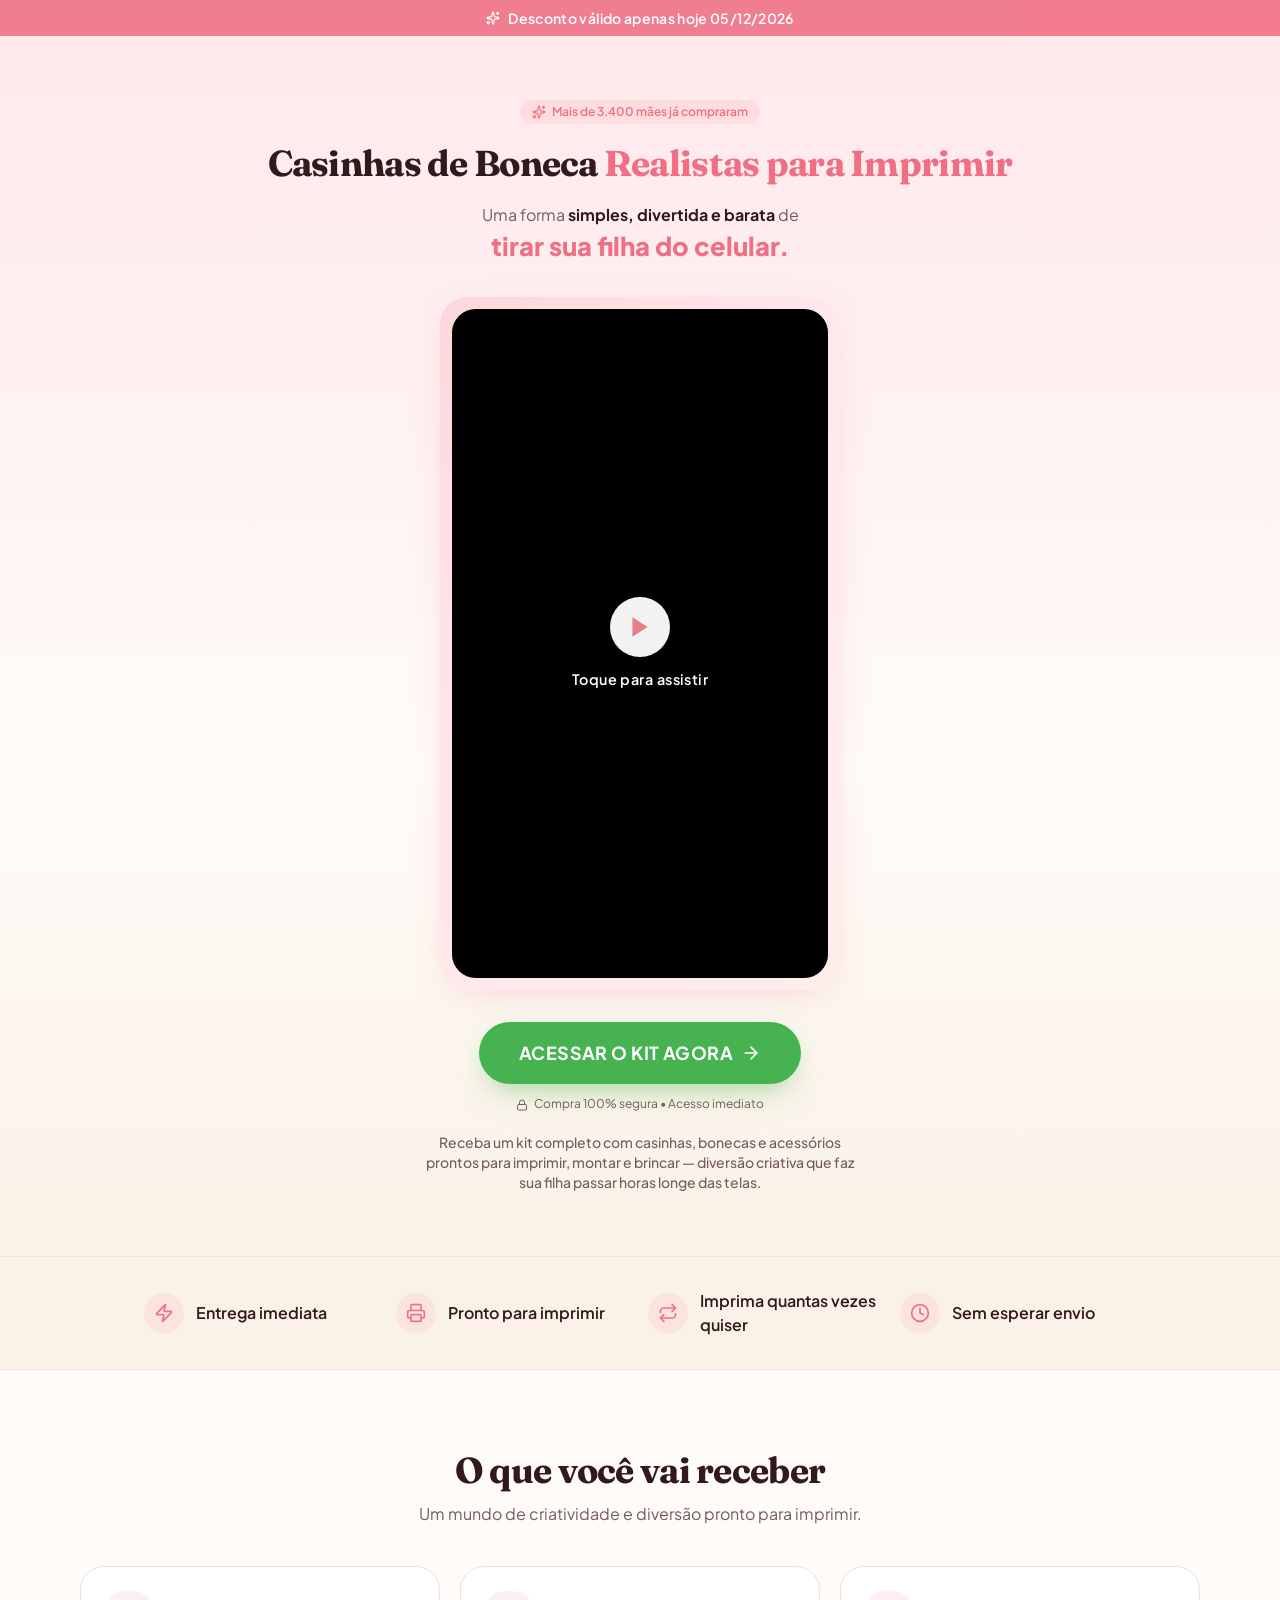
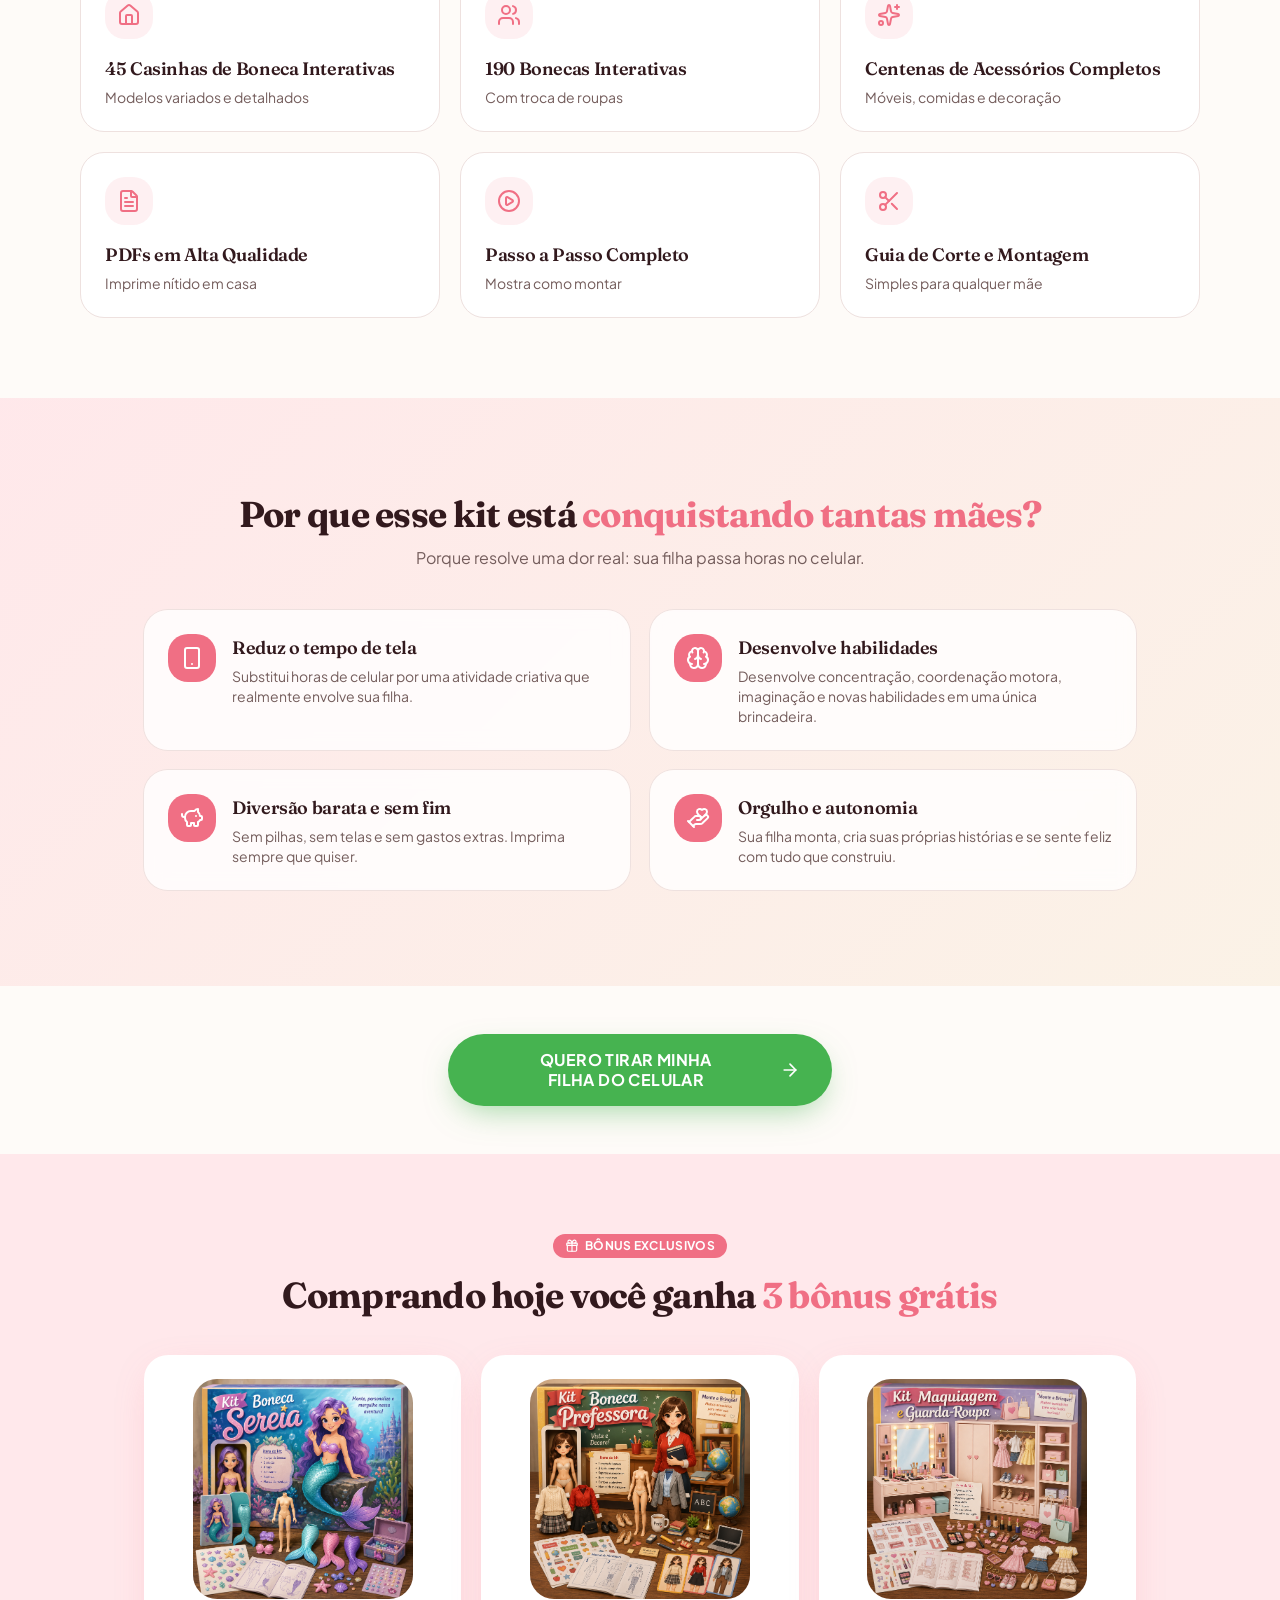
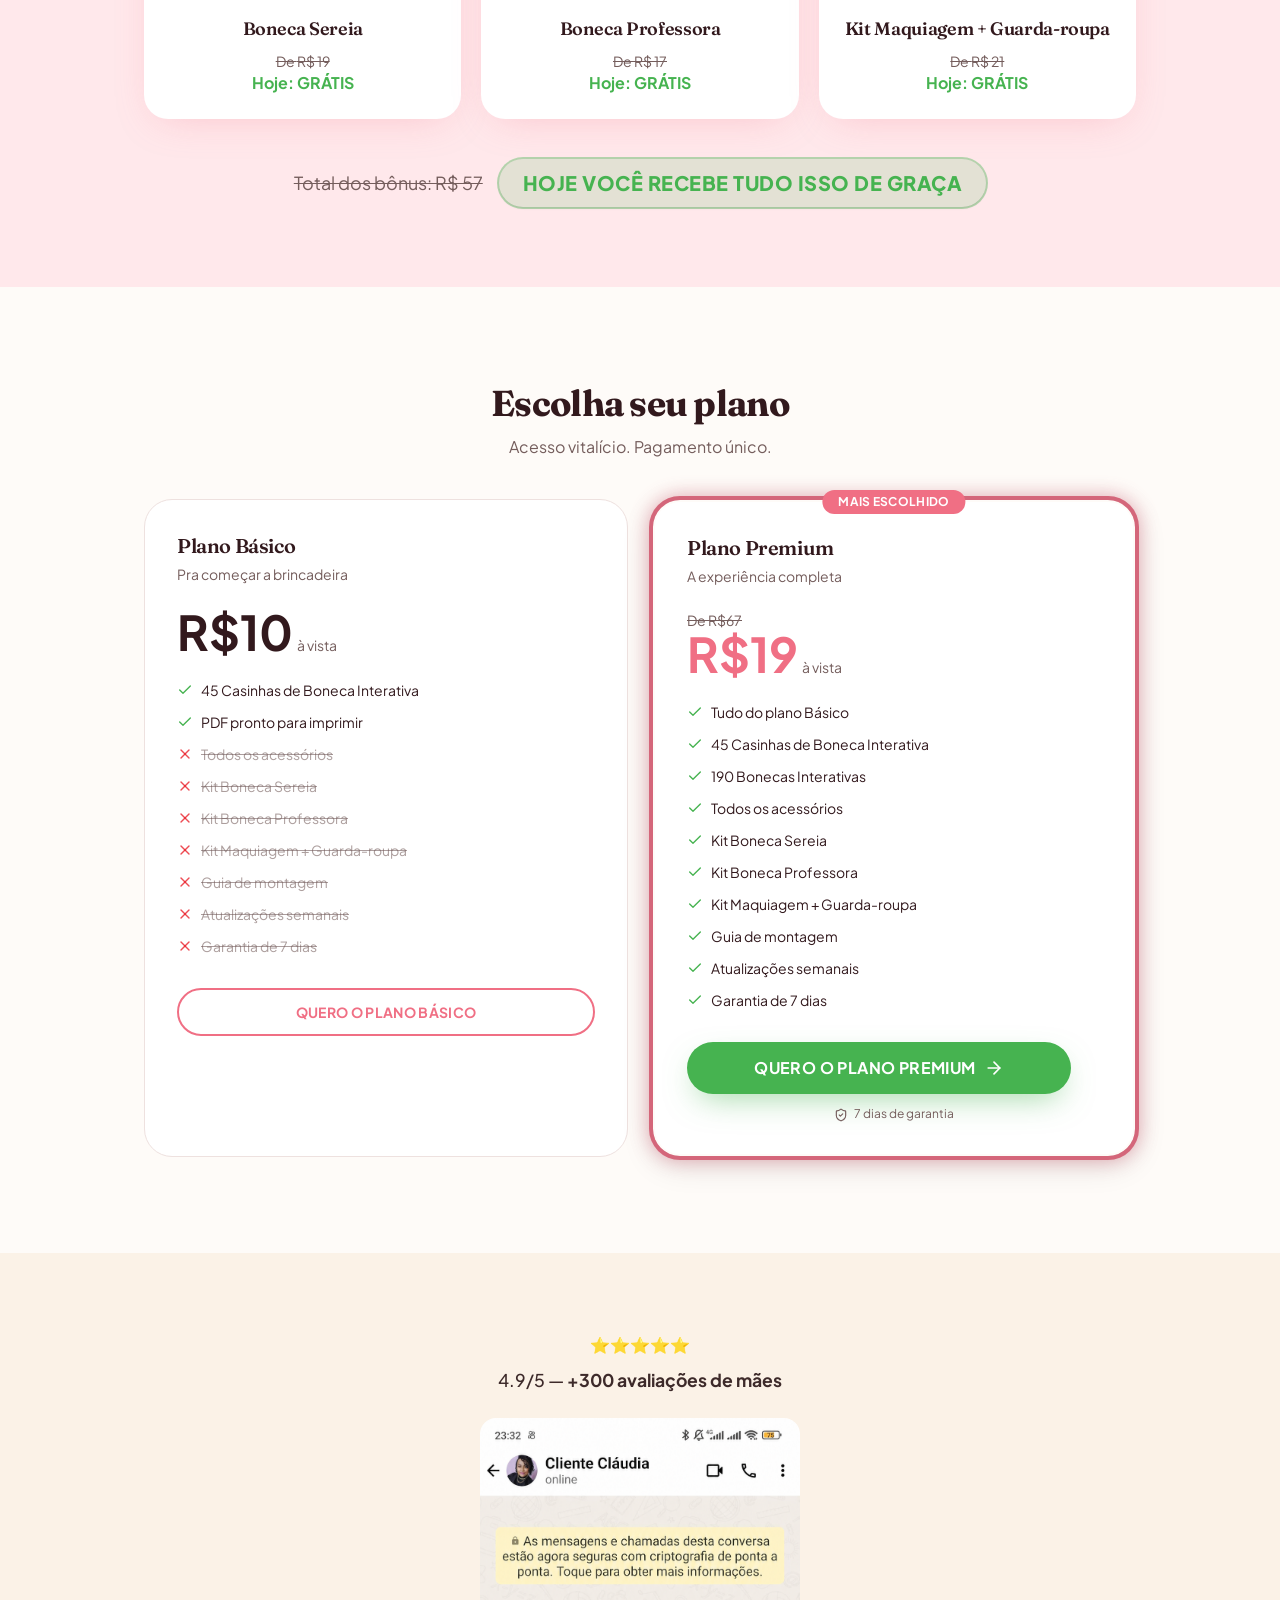
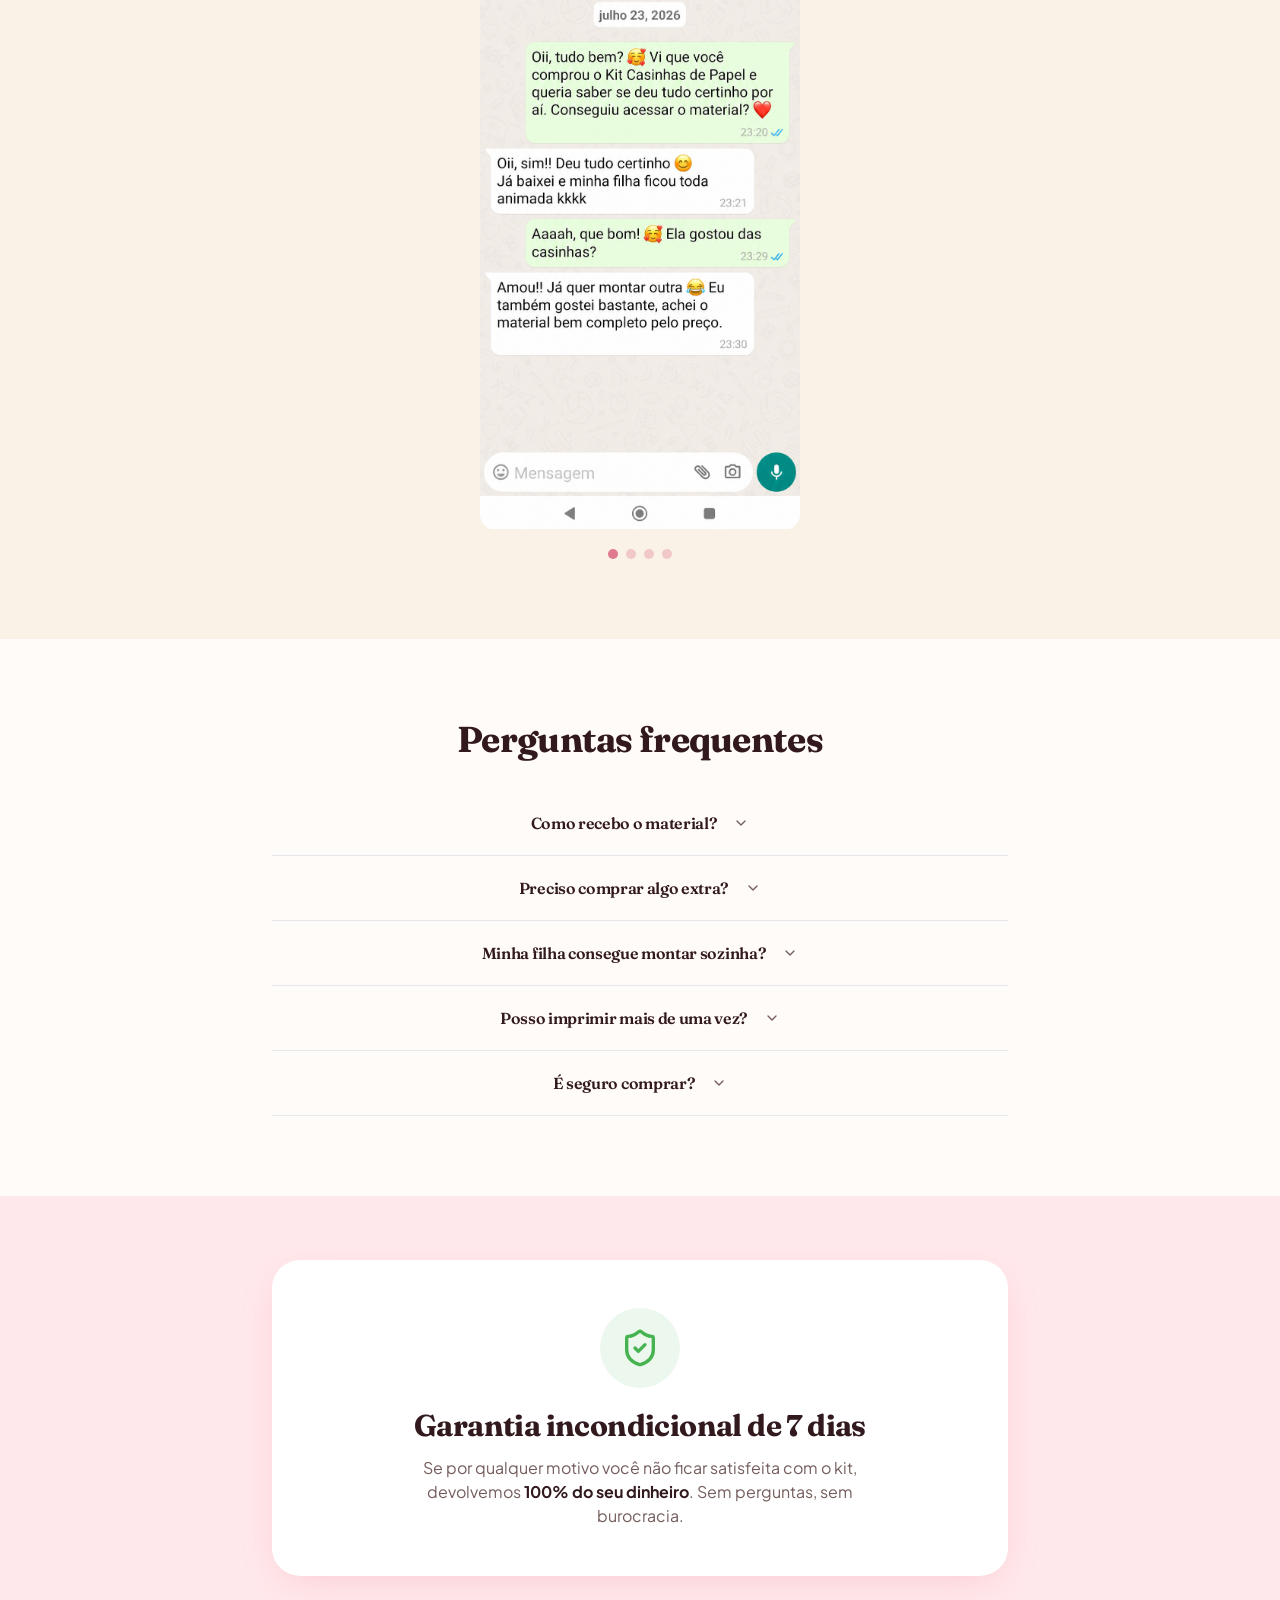
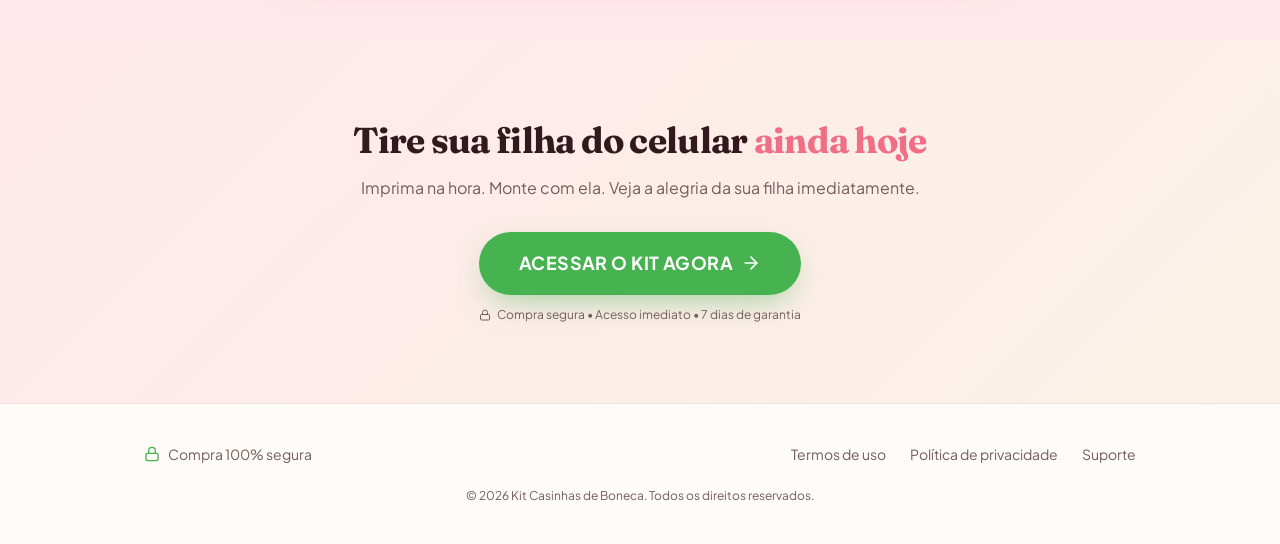
==== commit d0612700: "Update index.html Replit-Commit-Author: Agent" ====
--- a/index.html
+++ b/index.html
@@ -54,7 +54,7 @@
   font-size: 0.9rem !important;
   line-height: 1.6 !important;
 }
-</style><script>if(history.scrollRestoration){history.scrollRestoration='manual';}window.scrollTo(0,0);document.addEventListener('DOMContentLoaded',function(){window.scrollTo(0,0);});</script></head><body><!--$--><div class="min-h-screen bg-background text-foreground"><div class="sticky top-0 z-50 bg-primary/90 text-primary-foreground text-xs sm:text-sm"><div class="mx-auto flex max-w-6xl items-center justify-center gap-2 px-3 py-2"><svg xmlns="http://www.w3.org/2000/svg" width="24" height="24" viewBox="0 0 24 24" fill="none" stroke="currentColor" stroke-width="2" stroke-linecap="round" stroke-linejoin="round" class="lucide lucide-sparkles h-3.5 w-3.5 shrink-0" aria-hidden="true"><path d="M11.017 2.814a1 1 0 0 1 1.966 0l1.051 5.558a2 2 0 0 0 1.594 1.594l5.558 1.051a1 1 0 0 1 0 1.966l-5.558 1.051a2 2 0 0 0-1.594 1.594l-1.051 5.558a1 1 0 0 1-1.966 0l-1.051-5.558a2 2 0 0 0-1.594-1.594l-5.558-1.051a1 1 0 0 1 0-1.966l5.558-1.051a2 2 0 0 0 1.594-1.594z"></path><path d="M20 2v4"></path><path d="M22 4h-4"></path><circle cx="4" cy="20" r="2"></circle></svg><span class="font-semibold tracking-wide animate-in fade-in slide-in-from-bottom-1 duration-500"><span id="banner-date">Desconto válido apenas hoje</span></span><script>var d=new Date();var meses=["janeiro","fevereiro","março","abril","maio","junho","julho","agosto","setembro","outubro","novembro","dezembro"];var dd=String(d.getDate()).padStart(2,'0');var mm=String(d.getMonth()+1).padStart(2,'0');document.getElementById("banner-date").textContent="Desconto válido apenas hoje "+dd+"/"+mm+"/"+d.getFullYear();</script></div></div><div class="fixed bottom-4 left-4 z-50 transition-all duration-500 pointer-events-none translate-y-4 opacity-0" role="status" aria-live="polite"><div class="flex items-center gap-3 rounded-2xl bg-card/95 p-3 pr-8 shadow-soft ring-1 ring-border backdrop-blur max-w-[280px] relative"><span class="flex h-9 w-9 shrink-0 items-center justify-center rounded-full bg-primary/15 text-primary"><svg xmlns="http://www.w3.org/2000/svg" width="24" height="24" viewBox="0 0 24 24" fill="none" stroke="currentColor" stroke-width="2" stroke-linecap="round" stroke-linejoin="round" class="lucide lucide-shopping-bag h-4 w-4" aria-hidden="true"><path d="M16 10a4 4 0 0 1-8 0"></path><path d="M3.103 6.034h17.794"></path><path d="M3.4 5.467a2 2 0 0 0-.4 1.2V20a2 2 0 0 0 2 2h14a2 2 0 0 0 2-2V6.667a2 2 0 0 0-.4-1.2l-2-2.667A2 2 0 0 0 17 2H7a2 2 0 0 0-1.6.8z"></path></svg></span><p class="text-xs leading-snug"><strong class="font-semibold">Mariana C.</strong> acabou de adquirir o<!-- --> <span class="text-primary font-semibold">Plano <!-- -->Premium</span></p><button type="button" aria-label="Fechar" class="absolute right-1.5 top-1.5 rounded-full p-1 text-muted-foreground hover:text-foreground"><svg xmlns="http://www.w3.org/2000/svg" width="24" height="24" viewBox="0 0 24 24" fill="none" stroke="currentColor" stroke-width="2" stroke-linecap="round" stroke-linejoin="round" class="lucide lucide-x h-3 w-3" aria-hidden="true"><path d="M18 6 6 18"></path><path d="m6 6 12 12"></path></svg></button></div></div><section class="gradient-soft relative overflow-hidden"><div class="mx-auto max-w-5xl px-4 py-10 text-center sm:py-16"><span class="inline-flex items-center gap-1.5 rounded-full bg-primary/10 px-3 py-1 text-xs font-semibold text-primary"><svg xmlns="http://www.w3.org/2000/svg" width="24" height="24" viewBox="0 0 24 24" fill="none" stroke="currentColor" stroke-width="2" stroke-linecap="round" stroke-linejoin="round" class="lucide lucide-sparkles h-3.5 w-3.5" aria-hidden="true"><path d="M11.017 2.814a1 1 0 0 1 1.966 0l1.051 5.558a2 2 0 0 0 1.594 1.594l5.558 1.051a1 1 0 0 1 0 1.966l-5.558 1.051a2 2 0 0 0-1.594 1.594l-1.051 5.558a1 1 0 0 1-1.966 0l-1.051-5.558a2 2 0 0 0-1.594-1.594l-5.558-1.051a1 1 0 0 1 0-1.966l5.558-1.051a2 2 0 0 0 1.594-1.594z"></path><path d="M20 2v4"></path><path d="M22 4h-4"></path><circle cx="4" cy="20" r="2"></circle></svg> Mais de 3.400 mães já compraram</span><h1 class="mt-5 text-balance text-3xl font-bold leading-[1.05] sm:text-4xl md:text-5xl">Casinhas de Boneca <span class="text-primary">Realistas para Imprimir</span></h1><p class="mx-auto mt-5 max-w-2xl text-balance text-sm text-muted-foreground sm:text-base" style="white-space:nowrap;">Uma forma <strong class="text-foreground">simples, divertida e barata</strong> de<br><span class="text-primary font-black" style="font-size:1.6em; white-space:nowrap;">tirar sua filha do celular.</span></p><div class="mx-auto mt-8 w-full max-w-[360px] sm:max-w-[400px]"><div class="relative rounded-3xl bg-gradient-to-br from-primary/20 via-blush to-accent/30 p-2 shadow-soft ring-1 ring-border sm:p-3"><div class="relative overflow-hidden rounded-2xl bg-black" style="aspect-ratio:9 / 16"><video id="hero-video" src="/videos/hero-video.mp4" playsinline preload="metadata" autoplay loop style="position:absolute;inset:0;width:100%;height:100%;object-fit:cover;cursor:pointer;" onclick="this.paused?this.play():this.pause()"></video><div id="hero-overlay" onclick="var v=document.getElementById('hero-video');v.play();document.getElementById('hero-overlay').style.display='none';" style="position:absolute;inset:0;display:flex;flex-direction:column;align-items:center;justify-content:center;cursor:pointer;background:rgba(0,0,0,0.35);gap:12px;"><div style="width:60px;height:60px;background:rgba(255,255,255,0.95);border-radius:50%;display:flex;align-items:center;justify-content:center;"><svg xmlns='http://www.w3.org/2000/svg' width='26' height='26' viewBox='0 0 24 24' fill='#e87d8a'><polygon points='5,3 19,12 5,21'/></svg></div><span style="color:#fff;font-size:0.9rem;font-weight:600;letter-spacing:0.03em;text-shadow:0 1px 4px rgba(0,0,0,0.5);">Toque para assistir</span></div><script>var _v=document.getElementById('hero-video');var _o=document.getElementById('hero-overlay');_v.addEventListener('play',function(){_o.style.display='none';});_v.addEventListener('pause',function(){_o.style.display='flex';});</script></div></div></div><div class="mt-8 flex flex-col items-center gap-3"><a href="#planos" class="group inline-flex w-full max-w-sm items-center justify-center gap-2 rounded-full bg-cta text-center font-bold uppercase tracking-wide text-cta-foreground shadow-cta transition-transform hover:scale-[1.02] active:scale-[0.99] animate-pulse-slow sm:w-auto px-6 py-4 text-base sm:px-10 sm:py-5 sm:text-lg"><span class="text-balance leading-tight">Acessar o kit agora</span><svg xmlns="http://www.w3.org/2000/svg" width="24" height="24" viewBox="0 0 24 24" fill="none" stroke="currentColor" stroke-width="2" stroke-linecap="round" stroke-linejoin="round" class="lucide lucide-arrow-right h-5 w-5 shrink-0 transition-transform group-hover:translate-x-1" aria-hidden="true"><path d="M5 12h14"></path><path d="m12 5 7 7-7 7"></path></svg></a><p class="text-xs text-muted-foreground"><svg xmlns="http://www.w3.org/2000/svg" width="24" height="24" viewBox="0 0 24 24" fill="none" stroke="currentColor" stroke-width="2" stroke-linecap="round" stroke-linejoin="round" class="lucide lucide-lock mr-1 inline h-3 w-3" aria-hidden="true"><rect width="18" height="11" x="3" y="11" rx="2" ry="2"></rect><path d="M7 11V7a5 5 0 0 1 10 0v4"></path></svg> Compra 100% segura • Acesso imediato</p><p class="mt-2 max-w-md text-center text-sm font-medium text-muted-foreground">Receba um kit completo com casinhas, bonecas e acessórios prontos para imprimir, montar e brincar  — diversão criativa que faz sua filha passar horas longe das telas.</p></div></div></section><section class="border-y border-border bg-cream"><div class="mx-auto grid max-w-5xl grid-cols-2 gap-4 px-4 py-8 md:grid-cols-4"><div class="flex items-center gap-3 text-left"><span class="flex h-10 w-10 shrink-0 items-center justify-center rounded-full bg-primary/10 text-primary"><svg xmlns="http://www.w3.org/2000/svg" width="24" height="24" viewBox="0 0 24 24" fill="none" stroke="currentColor" stroke-width="2" stroke-linecap="round" stroke-linejoin="round" class="lucide lucide-zap h-5 w-5" aria-hidden="true"><path d="M4 14a1 1 0 0 1-.78-1.63l9.9-10.2a.5.5 0 0 1 .86.46l-1.92 6.02A1 1 0 0 0 13 10h7a1 1 0 0 1 .78 1.63l-9.9 10.2a.5.5 0 0 1-.86-.46l1.92-6.02A1 1 0 0 0 11 14z"></path></svg></span><span class="text-sm font-semibold sm:text-base">Entrega imediata</span></div><div class="flex items-center gap-3 text-left"><span class="flex h-10 w-10 shrink-0 items-center justify-center rounded-full bg-primary/10 text-primary"><svg xmlns="http://www.w3.org/2000/svg" width="24" height="24" viewBox="0 0 24 24" fill="none" stroke="currentColor" stroke-width="2" stroke-linecap="round" stroke-linejoin="round" class="lucide lucide-printer h-5 w-5" aria-hidden="true"><path d="M6 18H4a2 2 0 0 1-2-2v-5a2 2 0 0 1 2-2h16a2 2 0 0 1 2 2v5a2 2 0 0 1-2 2h-2"></path><path d="M6 9V3a1 1 0 0 1 1-1h10a1 1 0 0 1 1 1v6"></path><rect x="6" y="14" width="12" height="8" rx="1"></rect></svg></span><span class="text-sm font-semibold sm:text-base">Pronto para imprimir</span></div><div class="flex items-center gap-3 text-left"><span class="flex h-10 w-10 shrink-0 items-center justify-center rounded-full bg-primary/10 text-primary"><svg xmlns="http://www.w3.org/2000/svg" width="24" height="24" viewBox="0 0 24 24" fill="none" stroke="currentColor" stroke-width="2" stroke-linecap="round" stroke-linejoin="round" class="lucide lucide-repeat h-5 w-5" aria-hidden="true"><path d="m17 2 4 4-4 4"></path><path d="M3 11v-1a4 4 0 0 1 4-4h14"></path><path d="m7 22-4-4 4-4"></path><path d="M21 13v1a4 4 0 0 1-4 4H3"></path></svg></span><span class="text-sm font-semibold sm:text-base">Imprima quantas vezes quiser</span></div><div class="flex items-center gap-3 text-left"><span class="flex h-10 w-10 shrink-0 items-center justify-center rounded-full bg-primary/10 text-primary"><svg xmlns="http://www.w3.org/2000/svg" width="24" height="24" viewBox="0 0 24 24" fill="none" stroke="currentColor" stroke-width="2" stroke-linecap="round" stroke-linejoin="round" class="lucide lucide-clock h-5 w-5" aria-hidden="true"><circle cx="12" cy="12" r="10"></circle><path d="M12 6v6l4 2"></path></svg></span><span class="text-sm font-semibold sm:text-base">Sem esperar envio</span></div></div></section><section class="bg-background py-16 sm:py-20"><div class="mx-auto max-w-6xl px-4"><div class="text-center"><h2 class="text-3xl font-bold sm:text-4xl">O que você vai receber</h2><p class="mx-auto mt-3 max-w-xl text-muted-foreground">Um mundo de criatividade e diversão pronto para imprimir.</p></div><div class="mt-10 grid gap-5 md:grid-cols-2 lg:grid-cols-3"><div class="group rounded-2xl border border-border bg-card p-6 transition-all hover:-translate-y-1 hover:shadow-soft"><span class="flex h-12 w-12 items-center justify-center rounded-xl bg-primary/10 text-primary transition-colors group-hover:bg-primary group-hover:text-primary-foreground"><svg xmlns="http://www.w3.org/2000/svg" width="24" height="24" viewBox="0 0 24 24" fill="none" stroke="currentColor" stroke-width="2" stroke-linecap="round" stroke-linejoin="round" class="lucide lucide-house h-6 w-6" aria-hidden="true"><path d="M15 21v-8a1 1 0 0 0-1-1h-4a1 1 0 0 0-1 1v8"></path><path d="M3 10a2 2 0 0 1 .709-1.528l7-6a2 2 0 0 1 2.582 0l7 6A2 2 0 0 1 21 10v9a2 2 0 0 1-2 2H5a2 2 0 0 1-2-2z"></path></svg></span><h3 class="mt-4 text-lg font-semibold">25 Casinhas de Boneca Interativas</h3><p class="mt-1 text-sm text-muted-foreground">Modelos variados e detalhados</p></div><div class="group rounded-2xl border border-border bg-card p-6 transition-all hover:-translate-y-1 hover:shadow-soft"><span class="flex h-12 w-12 items-center justify-center rounded-xl bg-primary/10 text-primary transition-colors group-hover:bg-primary group-hover:text-primary-foreground"><svg xmlns="http://www.w3.org/2000/svg" width="24" height="24" viewBox="0 0 24 24" fill="none" stroke="currentColor" stroke-width="2" stroke-linecap="round" stroke-linejoin="round" class="lucide lucide-users h-6 w-6" aria-hidden="true"><path d="M16 21v-2a4 4 0 0 0-4-4H6a4 4 0 0 0-4 4v2"></path><path d="M16 3.128a4 4 0 0 1 0 7.744"></path><path d="M22 21v-2a4 4 0 0 0-3-3.87"></path><circle cx="9" cy="7" r="4"></circle></svg></span><h3 class="mt-4 text-lg font-semibold">110 Bonecas Interativas</h3><p class="mt-1 text-sm text-muted-foreground">Com troca de roupas</p></div><div class="group rounded-2xl border border-border bg-card p-6 transition-all hover:-translate-y-1 hover:shadow-soft"><span class="flex h-12 w-12 items-center justify-center rounded-xl bg-primary/10 text-primary transition-colors group-hover:bg-primary group-hover:text-primary-foreground"><svg xmlns="http://www.w3.org/2000/svg" width="24" height="24" viewBox="0 0 24 24" fill="none" stroke="currentColor" stroke-width="2" stroke-linecap="round" stroke-linejoin="round" class="lucide lucide-sparkles h-6 w-6" aria-hidden="true"><path d="M11.017 2.814a1 1 0 0 1 1.966 0l1.051 5.558a2 2 0 0 0 1.594 1.594l5.558 1.051a1 1 0 0 1 0 1.966l-5.558 1.051a2 2 0 0 0-1.594 1.594l-1.051 5.558a1 1 0 0 1-1.966 0l-1.051-5.558a2 2 0 0 0-1.594-1.594l-5.558-1.051a1 1 0 0 1 0-1.966l5.558-1.051a2 2 0 0 0 1.594-1.594z"></path><path d="M20 2v4"></path><path d="M22 4h-4"></path><circle cx="4" cy="20" r="2"></circle></svg></span><h3 class="mt-4 text-lg font-semibold">Centenas de Acessórios Completos</h3><p class="mt-1 text-sm text-muted-foreground">Móveis, comidas e decoração</p></div><div class="group rounded-2xl border border-border bg-card p-6 transition-all hover:-translate-y-1 hover:shadow-soft"><span class="flex h-12 w-12 items-center justify-center rounded-xl bg-primary/10 text-primary transition-colors group-hover:bg-primary group-hover:text-primary-foreground"><svg xmlns="http://www.w3.org/2000/svg" width="24" height="24" viewBox="0 0 24 24" fill="none" stroke="currentColor" stroke-width="2" stroke-linecap="round" stroke-linejoin="round" class="lucide lucide-file-text h-6 w-6" aria-hidden="true"><path d="M6 22a2 2 0 0 1-2-2V4a2 2 0 0 1 2-2h8a2.4 2.4 0 0 1 1.704.706l3.588 3.588A2.4 2.4 0 0 1 20 8v12a2 2 0 0 1-2 2z"></path><path d="M14 2v5a1 1 0 0 0 1 1h5"></path><path d="M10 9H8"></path><path d="M16 13H8"></path><path d="M16 17H8"></path></svg></span><h3 class="mt-4 text-lg font-semibold">PDFs em Alta Qualidade</h3><p class="mt-1 text-sm text-muted-foreground">Imprime nítido em casa</p></div><div class="group rounded-2xl border border-border bg-card p-6 transition-all hover:-translate-y-1 hover:shadow-soft"><span class="flex h-12 w-12 items-center justify-center rounded-xl bg-primary/10 text-primary transition-colors group-hover:bg-primary group-hover:text-primary-foreground"><svg xmlns="http://www.w3.org/2000/svg" width="24" height="24" viewBox="0 0 24 24" fill="none" stroke="currentColor" stroke-width="2" stroke-linecap="round" stroke-linejoin="round" class="lucide lucide-circle-play h-6 w-6" aria-hidden="true"><path d="M9 9.003a1 1 0 0 1 1.517-.859l4.997 2.997a1 1 0 0 1 0 1.718l-4.997 2.997A1 1 0 0 1 9 14.996z"></path><circle cx="12" cy="12" r="10"></circle></svg></span><h3 class="mt-4 text-lg font-semibold">Passo a Passo Completo</h3><p class="mt-1 text-sm text-muted-foreground">Mostra como montar</p></div><div class="group rounded-2xl border border-border bg-card p-6 transition-all hover:-translate-y-1 hover:shadow-soft"><span class="flex h-12 w-12 items-center justify-center rounded-xl bg-primary/10 text-primary transition-colors group-hover:bg-primary group-hover:text-primary-foreground"><svg xmlns="http://www.w3.org/2000/svg" width="24" height="24" viewBox="0 0 24 24" fill="none" stroke="currentColor" stroke-width="2" stroke-linecap="round" stroke-linejoin="round" class="lucide lucide-scissors h-6 w-6" aria-hidden="true"><circle cx="6" cy="6" r="3"></circle><path d="M8.12 8.12 12 12"></path><path d="M20 4 8.12 15.88"></path><circle cx="6" cy="18" r="3"></circle><path d="M14.8 14.8 20 20"></path></svg></span><h3 class="mt-4 text-lg font-semibold">Guia de Corte e Montagem</h3><p class="mt-1 text-sm text-muted-foreground">Simples para qualquer mãe</p></div></div></div></section><section class="gradient-warm py-16 sm:py-24"><div class="mx-auto max-w-5xl px-4"><div class="text-center"><h2 class="text-3xl font-bold sm:text-4xl">Por que esse kit está <span class="text-primary">conquistando tantas mães?</span></h2><p class="mx-auto mt-3 max-w-xl text-muted-foreground">Porque resolve uma dor real: sua filha passa horas no celular.</p></div><div class="mt-10 grid gap-5 md:grid-cols-2"><div class="rounded-2xl bg-card/80 p-6 backdrop-blur ring-1 ring-border"><div class="flex items-start gap-4"><span class="flex h-12 w-12 shrink-0 items-center justify-center rounded-xl bg-primary text-primary-foreground"><svg xmlns="http://www.w3.org/2000/svg" width="24" height="24" viewBox="0 0 24 24" fill="none" stroke="currentColor" stroke-width="2" stroke-linecap="round" stroke-linejoin="round" class="lucide lucide-smartphone h-6 w-6" aria-hidden="true"><rect width="14" height="20" x="5" y="2" rx="2" ry="2"></rect><path d="M12 18h.01"></path></svg></span><div><h3 class="text-lg font-semibold">Reduz o tempo de tela</h3><p class="mt-1 text-sm text-muted-foreground">Substitui horas de celular por uma atividade criativa que realmente envolve sua filha.</p></div></div></div><div class="rounded-2xl bg-card/80 p-6 backdrop-blur ring-1 ring-border"><div class="flex items-start gap-4"><span class="flex h-12 w-12 shrink-0 items-center justify-center rounded-xl bg-primary text-primary-foreground"><svg xmlns="http://www.w3.org/2000/svg" width="24" height="24" viewBox="0 0 24 24" fill="none" stroke="currentColor" stroke-width="2" stroke-linecap="round" stroke-linejoin="round" class="lucide lucide-brain h-6 w-6" aria-hidden="true"><path d="M12 18V5"></path><path d="M15 13a4.17 4.17 0 0 1-3-4 4.17 4.17 0 0 1-3 4"></path><path d="M17.598 6.5A3 3 0 1 0 12 5a3 3 0 1 0-5.598 1.5"></path><path d="M17.997 5.125a4 4 0 0 1 2.526 5.77"></path><path d="M18 18a4 4 0 0 0 2-7.464"></path><path d="M19.967 17.483A4 4 0 1 1 12 18a4 4 0 1 1-7.967-.517"></path><path d="M6 18a4 4 0 0 1-2-7.464"></path><path d="M6.003 5.125a4 4 0 0 0-2.526 5.77"></path></svg></span><div><h3 class="text-lg font-semibold">Desenvolve habilidades</h3><p class="mt-1 text-sm text-muted-foreground">Desenvolve concentração, coordenação motora, imaginação e novas habilidades em uma única brincadeira.</p></div></div></div><div class="rounded-2xl bg-card/80 p-6 backdrop-blur ring-1 ring-border"><div class="flex items-start gap-4"><span class="flex h-12 w-12 shrink-0 items-center justify-center rounded-xl bg-primary text-primary-foreground"><svg xmlns="http://www.w3.org/2000/svg" width="24" height="24" viewBox="0 0 24 24" fill="none" stroke="currentColor" stroke-width="2" stroke-linecap="round" stroke-linejoin="round" class="lucide lucide-piggy-bank h-6 w-6" aria-hidden="true"><path d="M11 17h3v2a1 1 0 0 0 1 1h2a1 1 0 0 0 1-1v-3a3.16 3.16 0 0 0 2-2h1a1 1 0 0 0 1-1v-2a1 1 0 0 0-1-1h-1a5 5 0 0 0-2-4V3a4 4 0 0 0-3.2 1.6l-.3.4H11a6 6 0 0 0-6 6v1a5 5 0 0 0 2 4v3a1 1 0 0 0 1 1h2a1 1 0 0 0 1-1z"></path><path d="M16 10h.01"></path><path d="M2 8v1a2 2 0 0 0 2 2h1"></path></svg></span><div><h3 class="text-lg font-semibold">Diversão barata e sem fim</h3><p class="mt-1 text-sm text-muted-foreground">Sem pilhas, sem telas e sem gastos extras. Imprima sempre que quiser.</p></div></div></div><div class="rounded-2xl bg-card/80 p-6 backdrop-blur ring-1 ring-border"><div class="flex items-start gap-4"><span class="flex h-12 w-12 shrink-0 items-center justify-center rounded-xl bg-primary text-primary-foreground"><svg xmlns="http://www.w3.org/2000/svg" width="24" height="24" viewBox="0 0 24 24" fill="none" stroke="currentColor" stroke-width="2" stroke-linecap="round" stroke-linejoin="round" class="lucide lucide-hand-heart h-6 w-6" aria-hidden="true"><path d="M11 14h2a2 2 0 0 0 0-4h-3c-.6 0-1.1.2-1.4.6L3 16"></path><path d="m14.45 13.39 5.05-4.694C20.196 8 21 6.85 21 5.75a2.75 2.75 0 0 0-4.797-1.837.276.276 0 0 1-.406 0A2.75 2.75 0 0 0 11 5.75c0 1.2.802 2.248 1.5 2.946L16 11.95"></path><path d="m2 15 6 6"></path><path d="m7 20 1.6-1.4c.3-.4.8-.6 1.4-.6h4c1.1 0 2.1-.4 2.8-1.2l4.6-4.4a1 1 0 0 0-2.75-2.91"></path></svg></span><div><h3 class="text-lg font-semibold">Orgulho e autonomia</h3><p class="mt-1 text-sm text-muted-foreground">Sua filha monta, cria suas próprias histórias e se sente feliz com tudo que construiu.</p></div></div></div></div></div></section><section class="bg-background py-12"><div class="flex justify-center px-4"><a href="#planos" class="group inline-flex w-full max-w-sm items-center justify-center gap-2 rounded-full bg-cta text-center font-bold uppercase tracking-wide text-cta-foreground shadow-cta transition-transform hover:scale-[1.02] active:scale-[0.99] animate-pulse-slow sm:w-auto px-5 py-3.5 text-sm sm:px-8 sm:py-4 sm:text-base"><span class="text-balance leading-tight">Quero tirar minha filha do celular</span><svg xmlns="http://www.w3.org/2000/svg" width="24" height="24" viewBox="0 0 24 24" fill="none" stroke="currentColor" stroke-width="2" stroke-linecap="round" stroke-linejoin="round" class="lucide lucide-arrow-right h-5 w-5 shrink-0 transition-transform group-hover:translate-x-1" aria-hidden="true"><path d="M5 12h14"></path><path d="m12 5 7 7-7 7"></path></svg></a></div></section><section class="bg-blush py-16 sm:py-20"><div class="mx-auto max-w-5xl px-4 text-center"><span class="inline-flex items-center gap-1.5 rounded-full bg-primary px-3 py-1 text-xs font-bold uppercase tracking-wide text-primary-foreground"><svg xmlns="http://www.w3.org/2000/svg" width="24" height="24" viewBox="0 0 24 24" fill="none" stroke="currentColor" stroke-width="2" stroke-linecap="round" stroke-linejoin="round" class="lucide lucide-gift h-3.5 w-3.5" aria-hidden="true"><path d="M12 7v14"></path><path d="M20 11v8a2 2 0 0 1-2 2H6a2 2 0 0 1-2-2v-8"></path><path d="M7.5 7a1 1 0 0 1 0-5A4.8 8 0 0 1 12 7a4.8 8 0 0 1 4.5-5 1 1 0 0 1 0 5"></path><rect x="3" y="7" width="18" height="4" rx="1"></rect></svg> Bônus exclusivos</span><h2 class="mt-4 text-3xl font-bold sm:text-4xl">Comprando hoje você ganha <span class="text-primary">3 bônus grátis</span></h2><div class="mt-10 grid gap-5 md:grid-cols-3"><div class="rounded-2xl bg-card p-6 ring-1 ring-border shadow-soft"><div class="mx-auto aspect-square w-full max-w-[220px] overflow-hidden rounded-2xl bg-blush/60"><img src="images/bonus-sereia-nova.png" alt="Boneca Sereia" loading="lazy" class="h-full w-full object-contain"></div><h3 class="mt-4 text-lg font-semibold">Boneca Sereia</h3><p class="mt-2 text-sm text-muted-foreground line-through">De <!-- -->R$ 19</p><p class="text-base font-bold text-cta">Hoje: GRÁTIS</p></div><div class="rounded-2xl bg-card p-6 ring-1 ring-border shadow-soft"><div class="mx-auto aspect-square w-full max-w-[220px] overflow-hidden rounded-2xl bg-blush/60"><img src="images/bonus-professora-nova.png" alt="Boneca Professora" loading="lazy" class="h-full w-full object-contain"></div><h3 class="mt-4 text-lg font-semibold">Boneca Professora</h3><p class="mt-2 text-sm text-muted-foreground line-through">De <!-- -->R$ 17</p><p class="text-base font-bold text-cta">Hoje: GRÁTIS</p></div><div class="rounded-2xl bg-card p-6 ring-1 ring-border shadow-soft"><div class="mx-auto aspect-square w-full max-w-[220px] overflow-hidden rounded-2xl bg-blush/60"><img src="images/bonus-maquiagem-nova.png" alt="Kit Maquiagem + Guarda-roupa" loading="lazy" class="h-full w-full object-contain"></div><h3 class="mt-4 text-lg font-semibold">Kit Maquiagem + Guarda-roupa</h3><p class="mt-2 text-sm text-muted-foreground line-through">De <!-- -->R$ 21</p><p class="text-base font-bold text-cta">Hoje: GRÁTIS</p></div></div><div class="mt-10 flex flex-col items-center justify-center gap-3 sm:flex-row sm:gap-4"><span class="text-lg text-muted-foreground line-through">Total dos bônus: R$ 57</span><span class="inline-flex items-center justify-center rounded-full bg-cta/15 px-6 py-2.5 text-lg font-black uppercase tracking-wide text-cta ring-2 ring-cta/40 shadow-sm sm:text-xl">Hoje você recebe tudo isso de graça</span></div></div></section><section id="planos" class="bg-background py-16 sm:py-24"><div class="mx-auto max-w-5xl px-4"><div class="text-center"><h2 class="text-3xl font-bold sm:text-4xl">Escolha seu plano</h2><p class="mt-3 text-muted-foreground">Acesso vitalício. Pagamento único.</p></div><div class="mt-10 grid gap-6 md:grid-cols-2"><div class="flex flex-col rounded-3xl border border-border bg-card p-8"><h3 class="text-xl font-semibold">Plano Básico</h3><p class="mt-1 text-sm text-muted-foreground">Pra começar a brincadeira</p><div class="mt-6 flex items-baseline gap-1"><span class="text-5xl font-bold">R$10</span><span class="text-sm text-muted-foreground">à vista</span></div><ul class="mt-6 space-y-3 text-sm"><li class="flex items-start gap-2"><svg xmlns="http://www.w3.org/2000/svg" width="24" height="24" viewBox="0 0 24 24" fill="none" stroke="currentColor" stroke-width="2" stroke-linecap="round" stroke-linejoin="round" class="lucide lucide-check mt-0.5 h-4 w-4 shrink-0 text-cta" aria-hidden="true"><path d="M20 6 9 17l-5-5"></path></svg>25 Casinhas de Boneca Interativa</li><li class="flex items-start gap-2"><svg xmlns="http://www.w3.org/2000/svg" width="24" height="24" viewBox="0 0 24 24" fill="none" stroke="currentColor" stroke-width="2" stroke-linecap="round" stroke-linejoin="round" class="lucide lucide-check mt-0.5 h-4 w-4 shrink-0 text-cta" aria-hidden="true"><path d="M20 6 9 17l-5-5"></path></svg>PDF pronto para imprimir</li><li class="flex items-start gap-2 text-muted-foreground/60"><svg xmlns="http://www.w3.org/2000/svg" width="24" height="24" viewBox="0 0 24 24" fill="none" stroke="currentColor" stroke-width="2" stroke-linecap="round" stroke-linejoin="round" class="lucide lucide-x mt-0.5 h-4 w-4 shrink-0 text-destructive/70" aria-hidden="true"><path d="M18 6 6 18"></path><path d="m6 6 12 12"></path></svg><span class="line-through">Todos os acessórios</span></li><li class="flex items-start gap-2 text-muted-foreground/60"><svg xmlns="http://www.w3.org/2000/svg" width="24" height="24" viewBox="0 0 24 24" fill="none" stroke="currentColor" stroke-width="2" stroke-linecap="round" stroke-linejoin="round" class="lucide lucide-x mt-0.5 h-4 w-4 shrink-0 text-destructive/70" aria-hidden="true"><path d="M18 6 6 18"></path><path d="m6 6 12 12"></path></svg><span class="line-through">Kit Boneca Sereia</span></li><li class="flex items-start gap-2 text-muted-foreground/60"><svg xmlns="http://www.w3.org/2000/svg" width="24" height="24" viewBox="0 0 24 24" fill="none" stroke="currentColor" stroke-width="2" stroke-linecap="round" stroke-linejoin="round" class="lucide lucide-x mt-0.5 h-4 w-4 shrink-0 text-destructive/70" aria-hidden="true"><path d="M18 6 6 18"></path><path d="m6 6 12 12"></path></svg><span class="line-through">Kit Boneca Professora</span></li><li class="flex items-start gap-2 text-muted-foreground/60"><svg xmlns="http://www.w3.org/2000/svg" width="24" height="24" viewBox="0 0 24 24" fill="none" stroke="currentColor" stroke-width="2" stroke-linecap="round" stroke-linejoin="round" class="lucide lucide-x mt-0.5 h-4 w-4 shrink-0 text-destructive/70" aria-hidden="true"><path d="M18 6 6 18"></path><path d="m6 6 12 12"></path></svg><span class="line-through">Kit Maquiagem + Guarda-roupa</span></li><li class="flex items-start gap-2 text-muted-foreground/60"><svg xmlns="http://www.w3.org/2000/svg" width="24" height="24" viewBox="0 0 24 24" fill="none" stroke="currentColor" stroke-width="2" stroke-linecap="round" stroke-linejoin="round" class="lucide lucide-x mt-0.5 h-4 w-4 shrink-0 text-destructive/70" aria-hidden="true"><path d="M18 6 6 18"></path><path d="m6 6 12 12"></path></svg><span class="line-through">Guia de montagem</span></li><li class="flex items-start gap-2 text-muted-foreground/60"><svg xmlns="http://www.w3.org/2000/svg" width="24" height="24" viewBox="0 0 24 24" fill="none" stroke="currentColor" stroke-width="2" stroke-linecap="round" stroke-linejoin="round" class="lucide lucide-x mt-0.5 h-4 w-4 shrink-0 text-destructive/70" aria-hidden="true"><path d="M18 6 6 18"></path><path d="m6 6 12 12"></path></svg><span class="line-through">Atualizações semanais</span></li><li class="flex items-start gap-2 text-muted-foreground/60"><svg xmlns="http://www.w3.org/2000/svg" width="24" height="24" viewBox="0 0 24 24" fill="none" stroke="currentColor" stroke-width="2" stroke-linecap="round" stroke-linejoin="round" class="lucide lucide-x mt-0.5 h-4 w-4 shrink-0 text-destructive/70" aria-hidden="true"><path d="M18 6 6 18"></path><path d="m6 6 12 12"></path></svg><span class="line-through">Garantia de 7 dias</span></li></ul><button type="button" id="btn-plano-basico" class="mt-8 inline-flex items-center justify-center rounded-full border-2 border-primary px-6 py-3 text-sm font-bold uppercase tracking-wide text-primary transition-colors hover:bg-primary hover:text-primary-foreground">Quero o plano básico</button></div><div class="relative flex flex-col rounded-3xl bg-card p-8 shadow-soft" style="border:3px solid transparent; background-clip:padding-box; box-shadow:0 0 0 3px #d4667a, 0 0 18px 4px rgba(212,102,122,0.45), 0 8px 32px rgba(0,0,0,0.12);"><span class="absolute -top-3 left-1/2 -translate-x-1/2 rounded-full bg-primary px-4 py-1 text-xs font-bold uppercase tracking-wide text-primary-foreground">Mais escolhido</span><h3 class="text-xl font-semibold">Plano Premium</h3><p class="mt-1 text-sm text-muted-foreground">A experiência completa</p><div class="mt-6"><p class="text-sm text-muted-foreground line-through">De R$67</p><div class="flex items-baseline gap-1"><span class="text-5xl font-bold text-primary">R$19</span><span class="text-sm text-muted-foreground">à vista</span></div></div><ul class="mt-6 space-y-3 text-sm"><li class="flex items-start gap-2"><svg xmlns="http://www.w3.org/2000/svg" width="24" height="24" viewBox="0 0 24 24" fill="none" stroke="currentColor" stroke-width="2" stroke-linecap="round" stroke-linejoin="round" class="lucide lucide-check mt-0.5 h-4 w-4 shrink-0 text-cta" aria-hidden="true"><path d="M20 6 9 17l-5-5"></path></svg>Tudo do plano Básico</li><li class="flex items-start gap-2"><svg xmlns="http://www.w3.org/2000/svg" width="24" height="24" viewBox="0 0 24 24" fill="none" stroke="currentColor" stroke-width="2" stroke-linecap="round" stroke-linejoin="round" class="lucide lucide-check mt-0.5 h-4 w-4 shrink-0 text-cta" aria-hidden="true"><path d="M20 6 9 17l-5-5"></path></svg>25 Casinhas de Boneca Interativa</li><li class="flex items-start gap-2"><svg xmlns="http://www.w3.org/2000/svg" width="24" height="24" viewBox="0 0 24 24" fill="none" stroke="currentColor" stroke-width="2" stroke-linecap="round" stroke-linejoin="round" class="lucide lucide-check mt-0.5 h-4 w-4 shrink-0 text-cta" aria-hidden="true"><path d="M20 6 9 17l-5-5"></path></svg>110 Bonecas Interativas</li><li class="flex items-start gap-2"><svg xmlns="http://www.w3.org/2000/svg" width="24" height="24" viewBox="0 0 24 24" fill="none" stroke="currentColor" stroke-width="2" stroke-linecap="round" stroke-linejoin="round" class="lucide lucide-check mt-0.5 h-4 w-4 shrink-0 text-cta" aria-hidden="true"><path d="M20 6 9 17l-5-5"></path></svg>Todos os acessórios</li><li class="flex items-start gap-2"><svg xmlns="http://www.w3.org/2000/svg" width="24" height="24" viewBox="0 0 24 24" fill="none" stroke="currentColor" stroke-width="2" stroke-linecap="round" stroke-linejoin="round" class="lucide lucide-check mt-0.5 h-4 w-4 shrink-0 text-cta" aria-hidden="true"><path d="M20 6 9 17l-5-5"></path></svg>Kit Boneca Sereia</li><li class="flex items-start gap-2"><svg xmlns="http://www.w3.org/2000/svg" width="24" height="24" viewBox="0 0 24 24" fill="none" stroke="currentColor" stroke-width="2" stroke-linecap="round" stroke-linejoin="round" class="lucide lucide-check mt-0.5 h-4 w-4 shrink-0 text-cta" aria-hidden="true"><path d="M20 6 9 17l-5-5"></path></svg>Kit Boneca Professora</li><li class="flex items-start gap-2"><svg xmlns="http://www.w3.org/2000/svg" width="24" height="24" viewBox="0 0 24 24" fill="none" stroke="currentColor" stroke-width="2" stroke-linecap="round" stroke-linejoin="round" class="lucide lucide-check mt-0.5 h-4 w-4 shrink-0 text-cta" aria-hidden="true"><path d="M20 6 9 17l-5-5"></path></svg>Kit Maquiagem + Guarda-roupa</li><li class="flex items-start gap-2"><svg xmlns="http://www.w3.org/2000/svg" width="24" height="24" viewBox="0 0 24 24" fill="none" stroke="currentColor" stroke-width="2" stroke-linecap="round" stroke-linejoin="round" class="lucide lucide-check mt-0.5 h-4 w-4 shrink-0 text-cta" aria-hidden="true"><path d="M20 6 9 17l-5-5"></path></svg>Guia de montagem</li><li class="flex items-start gap-2"><svg xmlns="http://www.w3.org/2000/svg" width="24" height="24" viewBox="0 0 24 24" fill="none" stroke="currentColor" stroke-width="2" stroke-linecap="round" stroke-linejoin="round" class="lucide lucide-check mt-0.5 h-4 w-4 shrink-0 text-cta" aria-hidden="true"><path d="M20 6 9 17l-5-5"></path></svg>Atualizações semanais</li><li class="flex items-start gap-2"><svg xmlns="http://www.w3.org/2000/svg" width="24" height="24" viewBox="0 0 24 24" fill="none" stroke="currentColor" stroke-width="2" stroke-linecap="round" stroke-linejoin="round" class="lucide lucide-check mt-0.5 h-4 w-4 shrink-0 text-cta" aria-hidden="true"><path d="M20 6 9 17l-5-5"></path></svg>Garantia de 7 dias</li></ul><a href="https://ggcheckout.app/checkout/v5/BQR63iCsM09Ld7y0G1CR" class="group inline-flex max-w-sm items-center justify-center gap-2 rounded-full bg-cta text-center font-bold uppercase tracking-wide text-cta-foreground shadow-cta transition-transform hover:scale-[1.02] active:scale-[0.99] animate-pulse-slow sm:w-auto px-5 py-3.5 text-sm sm:px-8 sm:py-4 sm:text-base mt-8 w-full"><span class="text-balance leading-tight">Quero o plano premium</span><svg xmlns="http://www.w3.org/2000/svg" width="24" height="24" viewBox="0 0 24 24" fill="none" stroke="currentColor" stroke-width="2" stroke-linecap="round" stroke-linejoin="round" class="lucide lucide-arrow-right h-5 w-5 shrink-0 transition-transform group-hover:translate-x-1" aria-hidden="true"><path d="M5 12h14"></path><path d="m12 5 7 7-7 7"></path></svg></a><p class="mt-3 text-center text-xs text-muted-foreground"><svg xmlns="http://www.w3.org/2000/svg" width="24" height="24" viewBox="0 0 24 24" fill="none" stroke="currentColor" stroke-width="2" stroke-linecap="round" stroke-linejoin="round" class="lucide lucide-shield-check mr-1 inline h-3.5 w-3.5" aria-hidden="true"><path d="M20 13c0 5-3.5 7.5-7.66 8.95a1 1 0 0 1-.67-.01C7.5 20.5 4 18 4 13V6a1 1 0 0 1 1-1c2 0 4.5-1.2 6.24-2.72a1.17 1.17 0 0 1 1.52 0C14.51 3.81 17 5 19 5a1 1 0 0 1 1 1z"></path><path d="m9 12 2 2 4-4"></path></svg> 7 dias de garantia</p></div></div></div></section><section class="bg-cream py-16 sm:py-20"><div class="mx-auto max-w-2xl px-4"><div class="text-center mb-10"><div style="display:flex;justify-content:center;gap:4px;margin-bottom:10px;">&#11088;&#11088;&#11088;&#11088;&#11088;</div><p style="font-size:1.1rem;font-weight:500;color:#3d2a2a;margin:0;">4.9/5 — <strong>+300 avaliações de mães</strong></p></div>
+</style><script>if(history.scrollRestoration){history.scrollRestoration='manual';}window.scrollTo(0,0);document.addEventListener('DOMContentLoaded',function(){window.scrollTo(0,0);});</script></head><body><!--$--><div class="min-h-screen bg-background text-foreground"><div class="sticky top-0 z-50 bg-primary/90 text-primary-foreground text-xs sm:text-sm"><div class="mx-auto flex max-w-6xl items-center justify-center gap-2 px-3 py-2"><svg xmlns="http://www.w3.org/2000/svg" width="24" height="24" viewBox="0 0 24 24" fill="none" stroke="currentColor" stroke-width="2" stroke-linecap="round" stroke-linejoin="round" class="lucide lucide-sparkles h-3.5 w-3.5 shrink-0" aria-hidden="true"><path d="M11.017 2.814a1 1 0 0 1 1.966 0l1.051 5.558a2 2 0 0 0 1.594 1.594l5.558 1.051a1 1 0 0 1 0 1.966l-5.558 1.051a2 2 0 0 0-1.594 1.594l-1.051 5.558a1 1 0 0 1-1.966 0l-1.051-5.558a2 2 0 0 0-1.594-1.594l-5.558-1.051a1 1 0 0 1 0-1.966l5.558-1.051a2 2 0 0 0 1.594-1.594z"></path><path d="M20 2v4"></path><path d="M22 4h-4"></path><circle cx="4" cy="20" r="2"></circle></svg><span class="font-semibold tracking-wide animate-in fade-in slide-in-from-bottom-1 duration-500"><span id="banner-date">Desconto válido apenas hoje</span></span><script>var d=new Date();var meses=["janeiro","fevereiro","março","abril","maio","junho","julho","agosto","setembro","outubro","novembro","dezembro"];var dd=String(d.getDate()).padStart(2,'0');var mm=String(d.getMonth()+1).padStart(2,'0');document.getElementById("banner-date").textContent="Desconto válido apenas hoje "+dd+"/"+mm+"/"+d.getFullYear();</script></div></div><div class="fixed bottom-4 left-4 z-50 transition-all duration-500 pointer-events-none translate-y-4 opacity-0" role="status" aria-live="polite"><div class="flex items-center gap-3 rounded-2xl bg-card/95 p-3 pr-8 shadow-soft ring-1 ring-border backdrop-blur max-w-[280px] relative"><span class="flex h-9 w-9 shrink-0 items-center justify-center rounded-full bg-primary/15 text-primary"><svg xmlns="http://www.w3.org/2000/svg" width="24" height="24" viewBox="0 0 24 24" fill="none" stroke="currentColor" stroke-width="2" stroke-linecap="round" stroke-linejoin="round" class="lucide lucide-shopping-bag h-4 w-4" aria-hidden="true"><path d="M16 10a4 4 0 0 1-8 0"></path><path d="M3.103 6.034h17.794"></path><path d="M3.4 5.467a2 2 0 0 0-.4 1.2V20a2 2 0 0 0 2 2h14a2 2 0 0 0 2-2V6.667a2 2 0 0 0-.4-1.2l-2-2.667A2 2 0 0 0 17 2H7a2 2 0 0 0-1.6.8z"></path></svg></span><p class="text-xs leading-snug"><strong class="font-semibold">Mariana C.</strong> acabou de adquirir o<!-- --> <span class="text-primary font-semibold">Plano <!-- -->Premium</span></p><button type="button" aria-label="Fechar" class="absolute right-1.5 top-1.5 rounded-full p-1 text-muted-foreground hover:text-foreground"><svg xmlns="http://www.w3.org/2000/svg" width="24" height="24" viewBox="0 0 24 24" fill="none" stroke="currentColor" stroke-width="2" stroke-linecap="round" stroke-linejoin="round" class="lucide lucide-x h-3 w-3" aria-hidden="true"><path d="M18 6 6 18"></path><path d="m6 6 12 12"></path></svg></button></div></div><section class="gradient-soft relative overflow-hidden"><div class="mx-auto max-w-5xl px-4 py-10 text-center sm:py-16"><span class="inline-flex items-center gap-1.5 rounded-full bg-primary/10 px-3 py-1 text-xs font-semibold text-primary"><svg xmlns="http://www.w3.org/2000/svg" width="24" height="24" viewBox="0 0 24 24" fill="none" stroke="currentColor" stroke-width="2" stroke-linecap="round" stroke-linejoin="round" class="lucide lucide-sparkles h-3.5 w-3.5" aria-hidden="true"><path d="M11.017 2.814a1 1 0 0 1 1.966 0l1.051 5.558a2 2 0 0 0 1.594 1.594l5.558 1.051a1 1 0 0 1 0 1.966l-5.558 1.051a2 2 0 0 0-1.594 1.594l-1.051 5.558a1 1 0 0 1-1.966 0l-1.051-5.558a2 2 0 0 0-1.594-1.594l-5.558-1.051a1 1 0 0 1 0-1.966l5.558-1.051a2 2 0 0 0 1.594-1.594z"></path><path d="M20 2v4"></path><path d="M22 4h-4"></path><circle cx="4" cy="20" r="2"></circle></svg> Mais de 3.400 mães já compraram</span><h1 class="mt-5 text-balance text-3xl font-bold leading-[1.05] sm:text-4xl md:text-5xl">Casinhas de Boneca <span class="text-primary">Realistas para Imprimir</span></h1><p class="mx-auto mt-5 max-w-2xl text-balance text-sm text-muted-foreground sm:text-base" style="white-space:nowrap;">Uma forma <strong class="text-foreground">simples, divertida e barata</strong> de<br><span class="text-primary font-black" style="font-size:1.6em; white-space:nowrap;">tirar sua filha do celular.</span></p><div class="mx-auto mt-8 w-full max-w-[360px] sm:max-w-[400px]"><div class="relative rounded-3xl bg-gradient-to-br from-primary/20 via-blush to-accent/30 p-2 shadow-soft ring-1 ring-border sm:p-3"><div class="relative overflow-hidden rounded-2xl bg-black" style="aspect-ratio:9 / 16"><video id="hero-video" src="/videos/hero-video.mp4" playsinline preload="metadata" autoplay loop style="position:absolute;inset:0;width:100%;height:100%;object-fit:cover;cursor:pointer;" onclick="this.paused?this.play():this.pause()"></video><div id="hero-overlay" onclick="var v=document.getElementById('hero-video');v.play();document.getElementById('hero-overlay').style.display='none';" style="position:absolute;inset:0;display:flex;flex-direction:column;align-items:center;justify-content:center;cursor:pointer;background:rgba(0,0,0,0.35);gap:12px;"><div style="width:60px;height:60px;background:rgba(255,255,255,0.95);border-radius:50%;display:flex;align-items:center;justify-content:center;"><svg xmlns='http://www.w3.org/2000/svg' width='26' height='26' viewBox='0 0 24 24' fill='#e87d8a'><polygon points='5,3 19,12 5,21'/></svg></div><span style="color:#fff;font-size:0.9rem;font-weight:600;letter-spacing:0.03em;text-shadow:0 1px 4px rgba(0,0,0,0.5);">Toque para assistir</span></div><script>var _v=document.getElementById('hero-video');var _o=document.getElementById('hero-overlay');_v.addEventListener('play',function(){_o.style.display='none';});_v.addEventListener('pause',function(){_o.style.display='flex';});</script></div></div></div><div class="mt-8 flex flex-col items-center gap-3"><a href="#planos" class="group inline-flex w-full max-w-sm items-center justify-center gap-2 rounded-full bg-cta text-center font-bold uppercase tracking-wide text-cta-foreground shadow-cta transition-transform hover:scale-[1.02] active:scale-[0.99] animate-pulse-slow sm:w-auto px-6 py-4 text-base sm:px-10 sm:py-5 sm:text-lg"><span class="text-balance leading-tight">Acessar o kit agora</span><svg xmlns="http://www.w3.org/2000/svg" width="24" height="24" viewBox="0 0 24 24" fill="none" stroke="currentColor" stroke-width="2" stroke-linecap="round" stroke-linejoin="round" class="lucide lucide-arrow-right h-5 w-5 shrink-0 transition-transform group-hover:translate-x-1" aria-hidden="true"><path d="M5 12h14"></path><path d="m12 5 7 7-7 7"></path></svg></a><p class="text-xs text-muted-foreground"><svg xmlns="http://www.w3.org/2000/svg" width="24" height="24" viewBox="0 0 24 24" fill="none" stroke="currentColor" stroke-width="2" stroke-linecap="round" stroke-linejoin="round" class="lucide lucide-lock mr-1 inline h-3 w-3" aria-hidden="true"><rect width="18" height="11" x="3" y="11" rx="2" ry="2"></rect><path d="M7 11V7a5 5 0 0 1 10 0v4"></path></svg> Compra 100% segura • Acesso imediato</p><p class="mt-2 max-w-md text-center text-sm font-medium text-muted-foreground">Receba um kit completo com casinhas, bonecas e acessórios prontos para imprimir, montar e brincar  — diversão criativa que faz sua filha passar horas longe das telas.</p></div></div></section><section class="border-y border-border bg-cream"><div class="mx-auto grid max-w-5xl grid-cols-2 gap-4 px-4 py-8 md:grid-cols-4"><div class="flex items-center gap-3 text-left"><span class="flex h-10 w-10 shrink-0 items-center justify-center rounded-full bg-primary/10 text-primary"><svg xmlns="http://www.w3.org/2000/svg" width="24" height="24" viewBox="0 0 24 24" fill="none" stroke="currentColor" stroke-width="2" stroke-linecap="round" stroke-linejoin="round" class="lucide lucide-zap h-5 w-5" aria-hidden="true"><path d="M4 14a1 1 0 0 1-.78-1.63l9.9-10.2a.5.5 0 0 1 .86.46l-1.92 6.02A1 1 0 0 0 13 10h7a1 1 0 0 1 .78 1.63l-9.9 10.2a.5.5 0 0 1-.86-.46l1.92-6.02A1 1 0 0 0 11 14z"></path></svg></span><span class="text-sm font-semibold sm:text-base">Entrega imediata</span></div><div class="flex items-center gap-3 text-left"><span class="flex h-10 w-10 shrink-0 items-center justify-center rounded-full bg-primary/10 text-primary"><svg xmlns="http://www.w3.org/2000/svg" width="24" height="24" viewBox="0 0 24 24" fill="none" stroke="currentColor" stroke-width="2" stroke-linecap="round" stroke-linejoin="round" class="lucide lucide-printer h-5 w-5" aria-hidden="true"><path d="M6 18H4a2 2 0 0 1-2-2v-5a2 2 0 0 1 2-2h16a2 2 0 0 1 2 2v5a2 2 0 0 1-2 2h-2"></path><path d="M6 9V3a1 1 0 0 1 1-1h10a1 1 0 0 1 1 1v6"></path><rect x="6" y="14" width="12" height="8" rx="1"></rect></svg></span><span class="text-sm font-semibold sm:text-base">Pronto para imprimir</span></div><div class="flex items-center gap-3 text-left"><span class="flex h-10 w-10 shrink-0 items-center justify-center rounded-full bg-primary/10 text-primary"><svg xmlns="http://www.w3.org/2000/svg" width="24" height="24" viewBox="0 0 24 24" fill="none" stroke="currentColor" stroke-width="2" stroke-linecap="round" stroke-linejoin="round" class="lucide lucide-repeat h-5 w-5" aria-hidden="true"><path d="m17 2 4 4-4 4"></path><path d="M3 11v-1a4 4 0 0 1 4-4h14"></path><path d="m7 22-4-4 4-4"></path><path d="M21 13v1a4 4 0 0 1-4 4H3"></path></svg></span><span class="text-sm font-semibold sm:text-base">Imprima quantas vezes quiser</span></div><div class="flex items-center gap-3 text-left"><span class="flex h-10 w-10 shrink-0 items-center justify-center rounded-full bg-primary/10 text-primary"><svg xmlns="http://www.w3.org/2000/svg" width="24" height="24" viewBox="0 0 24 24" fill="none" stroke="currentColor" stroke-width="2" stroke-linecap="round" stroke-linejoin="round" class="lucide lucide-clock h-5 w-5" aria-hidden="true"><circle cx="12" cy="12" r="10"></circle><path d="M12 6v6l4 2"></path></svg></span><span class="text-sm font-semibold sm:text-base">Sem esperar envio</span></div></div></section><section class="bg-background py-16 sm:py-20"><div class="mx-auto max-w-6xl px-4"><div class="text-center"><h2 class="text-3xl font-bold sm:text-4xl">O que você vai receber</h2><p class="mx-auto mt-3 max-w-xl text-muted-foreground">Um mundo de criatividade e diversão pronto para imprimir.</p></div><div class="mt-10 grid gap-5 md:grid-cols-2 lg:grid-cols-3"><div class="group rounded-2xl border border-border bg-card p-6 transition-all hover:-translate-y-1 hover:shadow-soft"><span class="flex h-12 w-12 items-center justify-center rounded-xl bg-primary/10 text-primary transition-colors group-hover:bg-primary group-hover:text-primary-foreground"><svg xmlns="http://www.w3.org/2000/svg" width="24" height="24" viewBox="0 0 24 24" fill="none" stroke="currentColor" stroke-width="2" stroke-linecap="round" stroke-linejoin="round" class="lucide lucide-house h-6 w-6" aria-hidden="true"><path d="M15 21v-8a1 1 0 0 0-1-1h-4a1 1 0 0 0-1 1v8"></path><path d="M3 10a2 2 0 0 1 .709-1.528l7-6a2 2 0 0 1 2.582 0l7 6A2 2 0 0 1 21 10v9a2 2 0 0 1-2 2H5a2 2 0 0 1-2-2z"></path></svg></span><h3 class="mt-4 text-lg font-semibold">45 Casinhas de Boneca Interativas</h3><p class="mt-1 text-sm text-muted-foreground">Modelos variados e detalhados</p></div><div class="group rounded-2xl border border-border bg-card p-6 transition-all hover:-translate-y-1 hover:shadow-soft"><span class="flex h-12 w-12 items-center justify-center rounded-xl bg-primary/10 text-primary transition-colors group-hover:bg-primary group-hover:text-primary-foreground"><svg xmlns="http://www.w3.org/2000/svg" width="24" height="24" viewBox="0 0 24 24" fill="none" stroke="currentColor" stroke-width="2" stroke-linecap="round" stroke-linejoin="round" class="lucide lucide-users h-6 w-6" aria-hidden="true"><path d="M16 21v-2a4 4 0 0 0-4-4H6a4 4 0 0 0-4 4v2"></path><path d="M16 3.128a4 4 0 0 1 0 7.744"></path><path d="M22 21v-2a4 4 0 0 0-3-3.87"></path><circle cx="9" cy="7" r="4"></circle></svg></span><h3 class="mt-4 text-lg font-semibold">190 Bonecas Interativas</h3><p class="mt-1 text-sm text-muted-foreground">Com troca de roupas</p></div><div class="group rounded-2xl border border-border bg-card p-6 transition-all hover:-translate-y-1 hover:shadow-soft"><span class="flex h-12 w-12 items-center justify-center rounded-xl bg-primary/10 text-primary transition-colors group-hover:bg-primary group-hover:text-primary-foreground"><svg xmlns="http://www.w3.org/2000/svg" width="24" height="24" viewBox="0 0 24 24" fill="none" stroke="currentColor" stroke-width="2" stroke-linecap="round" stroke-linejoin="round" class="lucide lucide-sparkles h-6 w-6" aria-hidden="true"><path d="M11.017 2.814a1 1 0 0 1 1.966 0l1.051 5.558a2 2 0 0 0 1.594 1.594l5.558 1.051a1 1 0 0 1 0 1.966l-5.558 1.051a2 2 0 0 0-1.594 1.594l-1.051 5.558a1 1 0 0 1-1.966 0l-1.051-5.558a2 2 0 0 0-1.594-1.594l-5.558-1.051a1 1 0 0 1 0-1.966l5.558-1.051a2 2 0 0 0 1.594-1.594z"></path><path d="M20 2v4"></path><path d="M22 4h-4"></path><circle cx="4" cy="20" r="2"></circle></svg></span><h3 class="mt-4 text-lg font-semibold">Centenas de Acessórios Completos</h3><p class="mt-1 text-sm text-muted-foreground">Móveis, comidas e decoração</p></div><div class="group rounded-2xl border border-border bg-card p-6 transition-all hover:-translate-y-1 hover:shadow-soft"><span class="flex h-12 w-12 items-center justify-center rounded-xl bg-primary/10 text-primary transition-colors group-hover:bg-primary group-hover:text-primary-foreground"><svg xmlns="http://www.w3.org/2000/svg" width="24" height="24" viewBox="0 0 24 24" fill="none" stroke="currentColor" stroke-width="2" stroke-linecap="round" stroke-linejoin="round" class="lucide lucide-file-text h-6 w-6" aria-hidden="true"><path d="M6 22a2 2 0 0 1-2-2V4a2 2 0 0 1 2-2h8a2.4 2.4 0 0 1 1.704.706l3.588 3.588A2.4 2.4 0 0 1 20 8v12a2 2 0 0 1-2 2z"></path><path d="M14 2v5a1 1 0 0 0 1 1h5"></path><path d="M10 9H8"></path><path d="M16 13H8"></path><path d="M16 17H8"></path></svg></span><h3 class="mt-4 text-lg font-semibold">PDFs em Alta Qualidade</h3><p class="mt-1 text-sm text-muted-foreground">Imprime nítido em casa</p></div><div class="group rounded-2xl border border-border bg-card p-6 transition-all hover:-translate-y-1 hover:shadow-soft"><span class="flex h-12 w-12 items-center justify-center rounded-xl bg-primary/10 text-primary transition-colors group-hover:bg-primary group-hover:text-primary-foreground"><svg xmlns="http://www.w3.org/2000/svg" width="24" height="24" viewBox="0 0 24 24" fill="none" stroke="currentColor" stroke-width="2" stroke-linecap="round" stroke-linejoin="round" class="lucide lucide-circle-play h-6 w-6" aria-hidden="true"><path d="M9 9.003a1 1 0 0 1 1.517-.859l4.997 2.997a1 1 0 0 1 0 1.718l-4.997 2.997A1 1 0 0 1 9 14.996z"></path><circle cx="12" cy="12" r="10"></circle></svg></span><h3 class="mt-4 text-lg font-semibold">Passo a Passo Completo</h3><p class="mt-1 text-sm text-muted-foreground">Mostra como montar</p></div><div class="group rounded-2xl border border-border bg-card p-6 transition-all hover:-translate-y-1 hover:shadow-soft"><span class="flex h-12 w-12 items-center justify-center rounded-xl bg-primary/10 text-primary transition-colors group-hover:bg-primary group-hover:text-primary-foreground"><svg xmlns="http://www.w3.org/2000/svg" width="24" height="24" viewBox="0 0 24 24" fill="none" stroke="currentColor" stroke-width="2" stroke-linecap="round" stroke-linejoin="round" class="lucide lucide-scissors h-6 w-6" aria-hidden="true"><circle cx="6" cy="6" r="3"></circle><path d="M8.12 8.12 12 12"></path><path d="M20 4 8.12 15.88"></path><circle cx="6" cy="18" r="3"></circle><path d="M14.8 14.8 20 20"></path></svg></span><h3 class="mt-4 text-lg font-semibold">Guia de Corte e Montagem</h3><p class="mt-1 text-sm text-muted-foreground">Simples para qualquer mãe</p></div></div></div></section><section class="gradient-warm py-16 sm:py-24"><div class="mx-auto max-w-5xl px-4"><div class="text-center"><h2 class="text-3xl font-bold sm:text-4xl">Por que esse kit está <span class="text-primary">conquistando tantas mães?</span></h2><p class="mx-auto mt-3 max-w-xl text-muted-foreground">Porque resolve uma dor real: sua filha passa horas no celular.</p></div><div class="mt-10 grid gap-5 md:grid-cols-2"><div class="rounded-2xl bg-card/80 p-6 backdrop-blur ring-1 ring-border"><div class="flex items-start gap-4"><span class="flex h-12 w-12 shrink-0 items-center justify-center rounded-xl bg-primary text-primary-foreground"><svg xmlns="http://www.w3.org/2000/svg" width="24" height="24" viewBox="0 0 24 24" fill="none" stroke="currentColor" stroke-width="2" stroke-linecap="round" stroke-linejoin="round" class="lucide lucide-smartphone h-6 w-6" aria-hidden="true"><rect width="14" height="20" x="5" y="2" rx="2" ry="2"></rect><path d="M12 18h.01"></path></svg></span><div><h3 class="text-lg font-semibold">Reduz o tempo de tela</h3><p class="mt-1 text-sm text-muted-foreground">Substitui horas de celular por uma atividade criativa que realmente envolve sua filha.</p></div></div></div><div class="rounded-2xl bg-card/80 p-6 backdrop-blur ring-1 ring-border"><div class="flex items-start gap-4"><span class="flex h-12 w-12 shrink-0 items-center justify-center rounded-xl bg-primary text-primary-foreground"><svg xmlns="http://www.w3.org/2000/svg" width="24" height="24" viewBox="0 0 24 24" fill="none" stroke="currentColor" stroke-width="2" stroke-linecap="round" stroke-linejoin="round" class="lucide lucide-brain h-6 w-6" aria-hidden="true"><path d="M12 18V5"></path><path d="M15 13a4.17 4.17 0 0 1-3-4 4.17 4.17 0 0 1-3 4"></path><path d="M17.598 6.5A3 3 0 1 0 12 5a3 3 0 1 0-5.598 1.5"></path><path d="M17.997 5.125a4 4 0 0 1 2.526 5.77"></path><path d="M18 18a4 4 0 0 0 2-7.464"></path><path d="M19.967 17.483A4 4 0 1 1 12 18a4 4 0 1 1-7.967-.517"></path><path d="M6 18a4 4 0 0 1-2-7.464"></path><path d="M6.003 5.125a4 4 0 0 0-2.526 5.77"></path></svg></span><div><h3 class="text-lg font-semibold">Desenvolve habilidades</h3><p class="mt-1 text-sm text-muted-foreground">Desenvolve concentração, coordenação motora, imaginação e novas habilidades em uma única brincadeira.</p></div></div></div><div class="rounded-2xl bg-card/80 p-6 backdrop-blur ring-1 ring-border"><div class="flex items-start gap-4"><span class="flex h-12 w-12 shrink-0 items-center justify-center rounded-xl bg-primary text-primary-foreground"><svg xmlns="http://www.w3.org/2000/svg" width="24" height="24" viewBox="0 0 24 24" fill="none" stroke="currentColor" stroke-width="2" stroke-linecap="round" stroke-linejoin="round" class="lucide lucide-piggy-bank h-6 w-6" aria-hidden="true"><path d="M11 17h3v2a1 1 0 0 0 1 1h2a1 1 0 0 0 1-1v-3a3.16 3.16 0 0 0 2-2h1a1 1 0 0 0 1-1v-2a1 1 0 0 0-1-1h-1a5 5 0 0 0-2-4V3a4 4 0 0 0-3.2 1.6l-.3.4H11a6 6 0 0 0-6 6v1a5 5 0 0 0 2 4v3a1 1 0 0 0 1 1h2a1 1 0 0 0 1-1z"></path><path d="M16 10h.01"></path><path d="M2 8v1a2 2 0 0 0 2 2h1"></path></svg></span><div><h3 class="text-lg font-semibold">Diversão barata e sem fim</h3><p class="mt-1 text-sm text-muted-foreground">Sem pilhas, sem telas e sem gastos extras. Imprima sempre que quiser.</p></div></div></div><div class="rounded-2xl bg-card/80 p-6 backdrop-blur ring-1 ring-border"><div class="flex items-start gap-4"><span class="flex h-12 w-12 shrink-0 items-center justify-center rounded-xl bg-primary text-primary-foreground"><svg xmlns="http://www.w3.org/2000/svg" width="24" height="24" viewBox="0 0 24 24" fill="none" stroke="currentColor" stroke-width="2" stroke-linecap="round" stroke-linejoin="round" class="lucide lucide-hand-heart h-6 w-6" aria-hidden="true"><path d="M11 14h2a2 2 0 0 0 0-4h-3c-.6 0-1.1.2-1.4.6L3 16"></path><path d="m14.45 13.39 5.05-4.694C20.196 8 21 6.85 21 5.75a2.75 2.75 0 0 0-4.797-1.837.276.276 0 0 1-.406 0A2.75 2.75 0 0 0 11 5.75c0 1.2.802 2.248 1.5 2.946L16 11.95"></path><path d="m2 15 6 6"></path><path d="m7 20 1.6-1.4c.3-.4.8-.6 1.4-.6h4c1.1 0 2.1-.4 2.8-1.2l4.6-4.4a1 1 0 0 0-2.75-2.91"></path></svg></span><div><h3 class="text-lg font-semibold">Orgulho e autonomia</h3><p class="mt-1 text-sm text-muted-foreground">Sua filha monta, cria suas próprias histórias e se sente feliz com tudo que construiu.</p></div></div></div></div></div></section><section class="bg-background py-12"><div class="flex justify-center px-4"><a href="#planos" class="group inline-flex w-full max-w-sm items-center justify-center gap-2 rounded-full bg-cta text-center font-bold uppercase tracking-wide text-cta-foreground shadow-cta transition-transform hover:scale-[1.02] active:scale-[0.99] animate-pulse-slow sm:w-auto px-5 py-3.5 text-sm sm:px-8 sm:py-4 sm:text-base"><span class="text-balance leading-tight">Quero tirar minha filha do celular</span><svg xmlns="http://www.w3.org/2000/svg" width="24" height="24" viewBox="0 0 24 24" fill="none" stroke="currentColor" stroke-width="2" stroke-linecap="round" stroke-linejoin="round" class="lucide lucide-arrow-right h-5 w-5 shrink-0 transition-transform group-hover:translate-x-1" aria-hidden="true"><path d="M5 12h14"></path><path d="m12 5 7 7-7 7"></path></svg></a></div></section><section class="bg-blush py-16 sm:py-20"><div class="mx-auto max-w-5xl px-4 text-center"><span class="inline-flex items-center gap-1.5 rounded-full bg-primary px-3 py-1 text-xs font-bold uppercase tracking-wide text-primary-foreground"><svg xmlns="http://www.w3.org/2000/svg" width="24" height="24" viewBox="0 0 24 24" fill="none" stroke="currentColor" stroke-width="2" stroke-linecap="round" stroke-linejoin="round" class="lucide lucide-gift h-3.5 w-3.5" aria-hidden="true"><path d="M12 7v14"></path><path d="M20 11v8a2 2 0 0 1-2 2H6a2 2 0 0 1-2-2v-8"></path><path d="M7.5 7a1 1 0 0 1 0-5A4.8 8 0 0 1 12 7a4.8 8 0 0 1 4.5-5 1 1 0 0 1 0 5"></path><rect x="3" y="7" width="18" height="4" rx="1"></rect></svg> Bônus exclusivos</span><h2 class="mt-4 text-3xl font-bold sm:text-4xl">Comprando hoje você ganha <span class="text-primary">3 bônus grátis</span></h2><div class="mt-10 grid gap-5 md:grid-cols-3"><div class="rounded-2xl bg-card p-6 ring-1 ring-border shadow-soft"><div class="mx-auto aspect-square w-full max-w-[220px] overflow-hidden rounded-2xl bg-blush/60"><img src="images/bonus-sereia-nova.png" alt="Boneca Sereia" loading="lazy" class="h-full w-full object-contain"></div><h3 class="mt-4 text-lg font-semibold">Boneca Sereia</h3><p class="mt-2 text-sm text-muted-foreground line-through">De <!-- -->R$ 19</p><p class="text-base font-bold text-cta">Hoje: GRÁTIS</p></div><div class="rounded-2xl bg-card p-6 ring-1 ring-border shadow-soft"><div class="mx-auto aspect-square w-full max-w-[220px] overflow-hidden rounded-2xl bg-blush/60"><img src="images/bonus-professora-nova.png" alt="Boneca Professora" loading="lazy" class="h-full w-full object-contain"></div><h3 class="mt-4 text-lg font-semibold">Boneca Professora</h3><p class="mt-2 text-sm text-muted-foreground line-through">De <!-- -->R$ 17</p><p class="text-base font-bold text-cta">Hoje: GRÁTIS</p></div><div class="rounded-2xl bg-card p-6 ring-1 ring-border shadow-soft"><div class="mx-auto aspect-square w-full max-w-[220px] overflow-hidden rounded-2xl bg-blush/60"><img src="images/bonus-maquiagem-nova.png" alt="Kit Maquiagem + Guarda-roupa" loading="lazy" class="h-full w-full object-contain"></div><h3 class="mt-4 text-lg font-semibold">Kit Maquiagem + Guarda-roupa</h3><p class="mt-2 text-sm text-muted-foreground line-through">De <!-- -->R$ 21</p><p class="text-base font-bold text-cta">Hoje: GRÁTIS</p></div></div><div class="mt-10 flex flex-col items-center justify-center gap-3 sm:flex-row sm:gap-4"><span class="text-lg text-muted-foreground line-through">Total dos bônus: R$ 57</span><span class="inline-flex items-center justify-center rounded-full bg-cta/15 px-6 py-2.5 text-lg font-black uppercase tracking-wide text-cta ring-2 ring-cta/40 shadow-sm sm:text-xl">Hoje você recebe tudo isso de graça</span></div></div></section><section id="planos" class="bg-background py-16 sm:py-24"><div class="mx-auto max-w-5xl px-4"><div class="text-center"><h2 class="text-3xl font-bold sm:text-4xl">Escolha seu plano</h2><p class="mt-3 text-muted-foreground">Acesso vitalício. Pagamento único.</p></div><div class="mt-10 grid gap-6 md:grid-cols-2"><div class="flex flex-col rounded-3xl border border-border bg-card p-8"><h3 class="text-xl font-semibold">Plano Básico</h3><p class="mt-1 text-sm text-muted-foreground">Pra começar a brincadeira</p><div class="mt-6 flex items-baseline gap-1"><span class="text-5xl font-bold">R$10</span><span class="text-sm text-muted-foreground">à vista</span></div><ul class="mt-6 space-y-3 text-sm"><li class="flex items-start gap-2"><svg xmlns="http://www.w3.org/2000/svg" width="24" height="24" viewBox="0 0 24 24" fill="none" stroke="currentColor" stroke-width="2" stroke-linecap="round" stroke-linejoin="round" class="lucide lucide-check mt-0.5 h-4 w-4 shrink-0 text-cta" aria-hidden="true"><path d="M20 6 9 17l-5-5"></path></svg>45 Casinhas de Boneca Interativa</li><li class="flex items-start gap-2"><svg xmlns="http://www.w3.org/2000/svg" width="24" height="24" viewBox="0 0 24 24" fill="none" stroke="currentColor" stroke-width="2" stroke-linecap="round" stroke-linejoin="round" class="lucide lucide-check mt-0.5 h-4 w-4 shrink-0 text-cta" aria-hidden="true"><path d="M20 6 9 17l-5-5"></path></svg>PDF pronto para imprimir</li><li class="flex items-start gap-2 text-muted-foreground/60"><svg xmlns="http://www.w3.org/2000/svg" width="24" height="24" viewBox="0 0 24 24" fill="none" stroke="currentColor" stroke-width="2" stroke-linecap="round" stroke-linejoin="round" class="lucide lucide-x mt-0.5 h-4 w-4 shrink-0 text-destructive/70" aria-hidden="true"><path d="M18 6 6 18"></path><path d="m6 6 12 12"></path></svg><span class="line-through">Todos os acessórios</span></li><li class="flex items-start gap-2 text-muted-foreground/60"><svg xmlns="http://www.w3.org/2000/svg" width="24" height="24" viewBox="0 0 24 24" fill="none" stroke="currentColor" stroke-width="2" stroke-linecap="round" stroke-linejoin="round" class="lucide lucide-x mt-0.5 h-4 w-4 shrink-0 text-destructive/70" aria-hidden="true"><path d="M18 6 6 18"></path><path d="m6 6 12 12"></path></svg><span class="line-through">Kit Boneca Sereia</span></li><li class="flex items-start gap-2 text-muted-foreground/60"><svg xmlns="http://www.w3.org/2000/svg" width="24" height="24" viewBox="0 0 24 24" fill="none" stroke="currentColor" stroke-width="2" stroke-linecap="round" stroke-linejoin="round" class="lucide lucide-x mt-0.5 h-4 w-4 shrink-0 text-destructive/70" aria-hidden="true"><path d="M18 6 6 18"></path><path d="m6 6 12 12"></path></svg><span class="line-through">Kit Boneca Professora</span></li><li class="flex items-start gap-2 text-muted-foreground/60"><svg xmlns="http://www.w3.org/2000/svg" width="24" height="24" viewBox="0 0 24 24" fill="none" stroke="currentColor" stroke-width="2" stroke-linecap="round" stroke-linejoin="round" class="lucide lucide-x mt-0.5 h-4 w-4 shrink-0 text-destructive/70" aria-hidden="true"><path d="M18 6 6 18"></path><path d="m6 6 12 12"></path></svg><span class="line-through">Kit Maquiagem + Guarda-roupa</span></li><li class="flex items-start gap-2 text-muted-foreground/60"><svg xmlns="http://www.w3.org/2000/svg" width="24" height="24" viewBox="0 0 24 24" fill="none" stroke="currentColor" stroke-width="2" stroke-linecap="round" stroke-linejoin="round" class="lucide lucide-x mt-0.5 h-4 w-4 shrink-0 text-destructive/70" aria-hidden="true"><path d="M18 6 6 18"></path><path d="m6 6 12 12"></path></svg><span class="line-through">Guia de montagem</span></li><li class="flex items-start gap-2 text-muted-foreground/60"><svg xmlns="http://www.w3.org/2000/svg" width="24" height="24" viewBox="0 0 24 24" fill="none" stroke="currentColor" stroke-width="2" stroke-linecap="round" stroke-linejoin="round" class="lucide lucide-x mt-0.5 h-4 w-4 shrink-0 text-destructive/70" aria-hidden="true"><path d="M18 6 6 18"></path><path d="m6 6 12 12"></path></svg><span class="line-through">Atualizações semanais</span></li><li class="flex items-start gap-2 text-muted-foreground/60"><svg xmlns="http://www.w3.org/2000/svg" width="24" height="24" viewBox="0 0 24 24" fill="none" stroke="currentColor" stroke-width="2" stroke-linecap="round" stroke-linejoin="round" class="lucide lucide-x mt-0.5 h-4 w-4 shrink-0 text-destructive/70" aria-hidden="true"><path d="M18 6 6 18"></path><path d="m6 6 12 12"></path></svg><span class="line-through">Garantia de 7 dias</span></li></ul><button type="button" id="btn-plano-basico" class="mt-8 inline-flex items-center justify-center rounded-full border-2 border-primary px-6 py-3 text-sm font-bold uppercase tracking-wide text-primary transition-colors hover:bg-primary hover:text-primary-foreground">Quero o plano básico</button></div><div class="relative flex flex-col rounded-3xl bg-card p-8 shadow-soft" style="border:3px solid transparent; background-clip:padding-box; box-shadow:0 0 0 3px #d4667a, 0 0 18px 4px rgba(212,102,122,0.45), 0 8px 32px rgba(0,0,0,0.12);"><span class="absolute -top-3 left-1/2 -translate-x-1/2 rounded-full bg-primary px-4 py-1 text-xs font-bold uppercase tracking-wide text-primary-foreground">Mais escolhido</span><h3 class="text-xl font-semibold">Plano Premium</h3><p class="mt-1 text-sm text-muted-foreground">A experiência completa</p><div class="mt-6"><p class="text-sm text-muted-foreground line-through">De R$67</p><div class="flex items-baseline gap-1"><span class="text-5xl font-bold text-primary">R$19</span><span class="text-sm text-muted-foreground">à vista</span></div></div><ul class="mt-6 space-y-3 text-sm"><li class="flex items-start gap-2"><svg xmlns="http://www.w3.org/2000/svg" width="24" height="24" viewBox="0 0 24 24" fill="none" stroke="currentColor" stroke-width="2" stroke-linecap="round" stroke-linejoin="round" class="lucide lucide-check mt-0.5 h-4 w-4 shrink-0 text-cta" aria-hidden="true"><path d="M20 6 9 17l-5-5"></path></svg>Tudo do plano Básico</li><li class="flex items-start gap-2"><svg xmlns="http://www.w3.org/2000/svg" width="24" height="24" viewBox="0 0 24 24" fill="none" stroke="currentColor" stroke-width="2" stroke-linecap="round" stroke-linejoin="round" class="lucide lucide-check mt-0.5 h-4 w-4 shrink-0 text-cta" aria-hidden="true"><path d="M20 6 9 17l-5-5"></path></svg>45 Casinhas de Boneca Interativa</li><li class="flex items-start gap-2"><svg xmlns="http://www.w3.org/2000/svg" width="24" height="24" viewBox="0 0 24 24" fill="none" stroke="currentColor" stroke-width="2" stroke-linecap="round" stroke-linejoin="round" class="lucide lucide-check mt-0.5 h-4 w-4 shrink-0 text-cta" aria-hidden="true"><path d="M20 6 9 17l-5-5"></path></svg>190 Bonecas Interativas</li><li class="flex items-start gap-2"><svg xmlns="http://www.w3.org/2000/svg" width="24" height="24" viewBox="0 0 24 24" fill="none" stroke="currentColor" stroke-width="2" stroke-linecap="round" stroke-linejoin="round" class="lucide lucide-check mt-0.5 h-4 w-4 shrink-0 text-cta" aria-hidden="true"><path d="M20 6 9 17l-5-5"></path></svg>Todos os acessórios</li><li class="flex items-start gap-2"><svg xmlns="http://www.w3.org/2000/svg" width="24" height="24" viewBox="0 0 24 24" fill="none" stroke="currentColor" stroke-width="2" stroke-linecap="round" stroke-linejoin="round" class="lucide lucide-check mt-0.5 h-4 w-4 shrink-0 text-cta" aria-hidden="true"><path d="M20 6 9 17l-5-5"></path></svg>Kit Boneca Sereia</li><li class="flex items-start gap-2"><svg xmlns="http://www.w3.org/2000/svg" width="24" height="24" viewBox="0 0 24 24" fill="none" stroke="currentColor" stroke-width="2" stroke-linecap="round" stroke-linejoin="round" class="lucide lucide-check mt-0.5 h-4 w-4 shrink-0 text-cta" aria-hidden="true"><path d="M20 6 9 17l-5-5"></path></svg>Kit Boneca Professora</li><li class="flex items-start gap-2"><svg xmlns="http://www.w3.org/2000/svg" width="24" height="24" viewBox="0 0 24 24" fill="none" stroke="currentColor" stroke-width="2" stroke-linecap="round" stroke-linejoin="round" class="lucide lucide-check mt-0.5 h-4 w-4 shrink-0 text-cta" aria-hidden="true"><path d="M20 6 9 17l-5-5"></path></svg>Kit Maquiagem + Guarda-roupa</li><li class="flex items-start gap-2"><svg xmlns="http://www.w3.org/2000/svg" width="24" height="24" viewBox="0 0 24 24" fill="none" stroke="currentColor" stroke-width="2" stroke-linecap="round" stroke-linejoin="round" class="lucide lucide-check mt-0.5 h-4 w-4 shrink-0 text-cta" aria-hidden="true"><path d="M20 6 9 17l-5-5"></path></svg>Guia de montagem</li><li class="flex items-start gap-2"><svg xmlns="http://www.w3.org/2000/svg" width="24" height="24" viewBox="0 0 24 24" fill="none" stroke="currentColor" stroke-width="2" stroke-linecap="round" stroke-linejoin="round" class="lucide lucide-check mt-0.5 h-4 w-4 shrink-0 text-cta" aria-hidden="true"><path d="M20 6 9 17l-5-5"></path></svg>Atualizações semanais</li><li class="flex items-start gap-2"><svg xmlns="http://www.w3.org/2000/svg" width="24" height="24" viewBox="0 0 24 24" fill="none" stroke="currentColor" stroke-width="2" stroke-linecap="round" stroke-linejoin="round" class="lucide lucide-check mt-0.5 h-4 w-4 shrink-0 text-cta" aria-hidden="true"><path d="M20 6 9 17l-5-5"></path></svg>Garantia de 7 dias</li></ul><a href="https://pay.cakto.com.br/9a7tu4y" class="group inline-flex max-w-sm items-center justify-center gap-2 rounded-full bg-cta text-center font-bold uppercase tracking-wide text-cta-foreground shadow-cta transition-transform hover:scale-[1.02] active:scale-[0.99] animate-pulse-slow sm:w-auto px-5 py-3.5 text-sm sm:px-8 sm:py-4 sm:text-base mt-8 w-full"><span class="text-balance leading-tight">Quero o plano premium</span><svg xmlns="http://www.w3.org/2000/svg" width="24" height="24" viewBox="0 0 24 24" fill="none" stroke="currentColor" stroke-width="2" stroke-linecap="round" stroke-linejoin="round" class="lucide lucide-arrow-right h-5 w-5 shrink-0 transition-transform group-hover:translate-x-1" aria-hidden="true"><path d="M5 12h14"></path><path d="m12 5 7 7-7 7"></path></svg></a><p class="mt-3 text-center text-xs text-muted-foreground"><svg xmlns="http://www.w3.org/2000/svg" width="24" height="24" viewBox="0 0 24 24" fill="none" stroke="currentColor" stroke-width="2" stroke-linecap="round" stroke-linejoin="round" class="lucide lucide-shield-check mr-1 inline h-3.5 w-3.5" aria-hidden="true"><path d="M20 13c0 5-3.5 7.5-7.66 8.95a1 1 0 0 1-.67-.01C7.5 20.5 4 18 4 13V6a1 1 0 0 1 1-1c2 0 4.5-1.2 6.24-2.72a1.17 1.17 0 0 1 1.52 0C14.51 3.81 17 5 19 5a1 1 0 0 1 1 1z"></path><path d="m9 12 2 2 4-4"></path></svg> 7 dias de garantia</p></div></div></div></section><section class="bg-cream py-16 sm:py-20"><div class="mx-auto max-w-2xl px-4"><div class="text-center mb-10"><div style="display:flex;justify-content:center;gap:4px;margin-bottom:10px;">&#11088;&#11088;&#11088;&#11088;&#11088;</div><p style="font-size:1.1rem;font-weight:500;color:#3d2a2a;margin:0;">4.9/5 — <strong>+300 avaliações de mães</strong></p></div>
 <div id="reviews-carousel" style="position:relative;width:100%;overflow:hidden;border-radius:16px;cursor:grab;">
   <div id="reviews-track" style="display:flex;width:400%;transition:transform 0.45s ease;will-change:transform;">
     <div style="width:25%;flex-shrink:0;display:flex;justify-content:center;padding-top:24px;"><img src="images/review-nova-1.png" alt="Avaliação 1" style="width:100%;max-width:320px;border-radius:16px;object-fit:contain;display:block;" loading="lazy"></div>
@@ -207,11 +207,11 @@
     </div>
 
     <!-- CTA -->
-    <a href="https://ggcheckout.app/checkout/v5/527KMcuCv5mkvBBQStZU" class="mu-cta" style="display:block; background:#22c55e; color:#fff; font-weight:800; font-size:0.9rem; text-align:center; padding:0.85rem; border-radius:999px; text-decoration:none; letter-spacing:0.02em; margin-bottom:0.75rem;">🔥 SIM! QUERO O PREMIUM POR R$14,90</a>
+    <a href="https://pay.cakto.com.br/uwhjgnv" class="mu-cta" style="display:block; background:#22c55e; color:#fff; font-weight:800; font-size:0.9rem; text-align:center; padding:0.85rem; border-radius:999px; text-decoration:none; letter-spacing:0.02em; margin-bottom:0.75rem;">🔥 SIM! QUERO O PREMIUM POR R$14,90</a>
 
     <!-- Skip -->
     <p style="text-align:center; margin:0;">
-      <a href="https://ggcheckout.app/checkout/v5/b2S8XiY5U1yWgxdspx8a" class="mu-skip" style="font-size:0.78rem; color:#9ca3af; text-decoration:underline;">Continuar com o plano básico</a>
+      <a href="https://pay.cakto.com.br/g2jmgue_1008544" class="mu-skip" style="font-size:0.78rem; color:#9ca3af; text-decoration:underline;">Continuar com o plano básico</a>
     </p>
   </div>
 </div>
